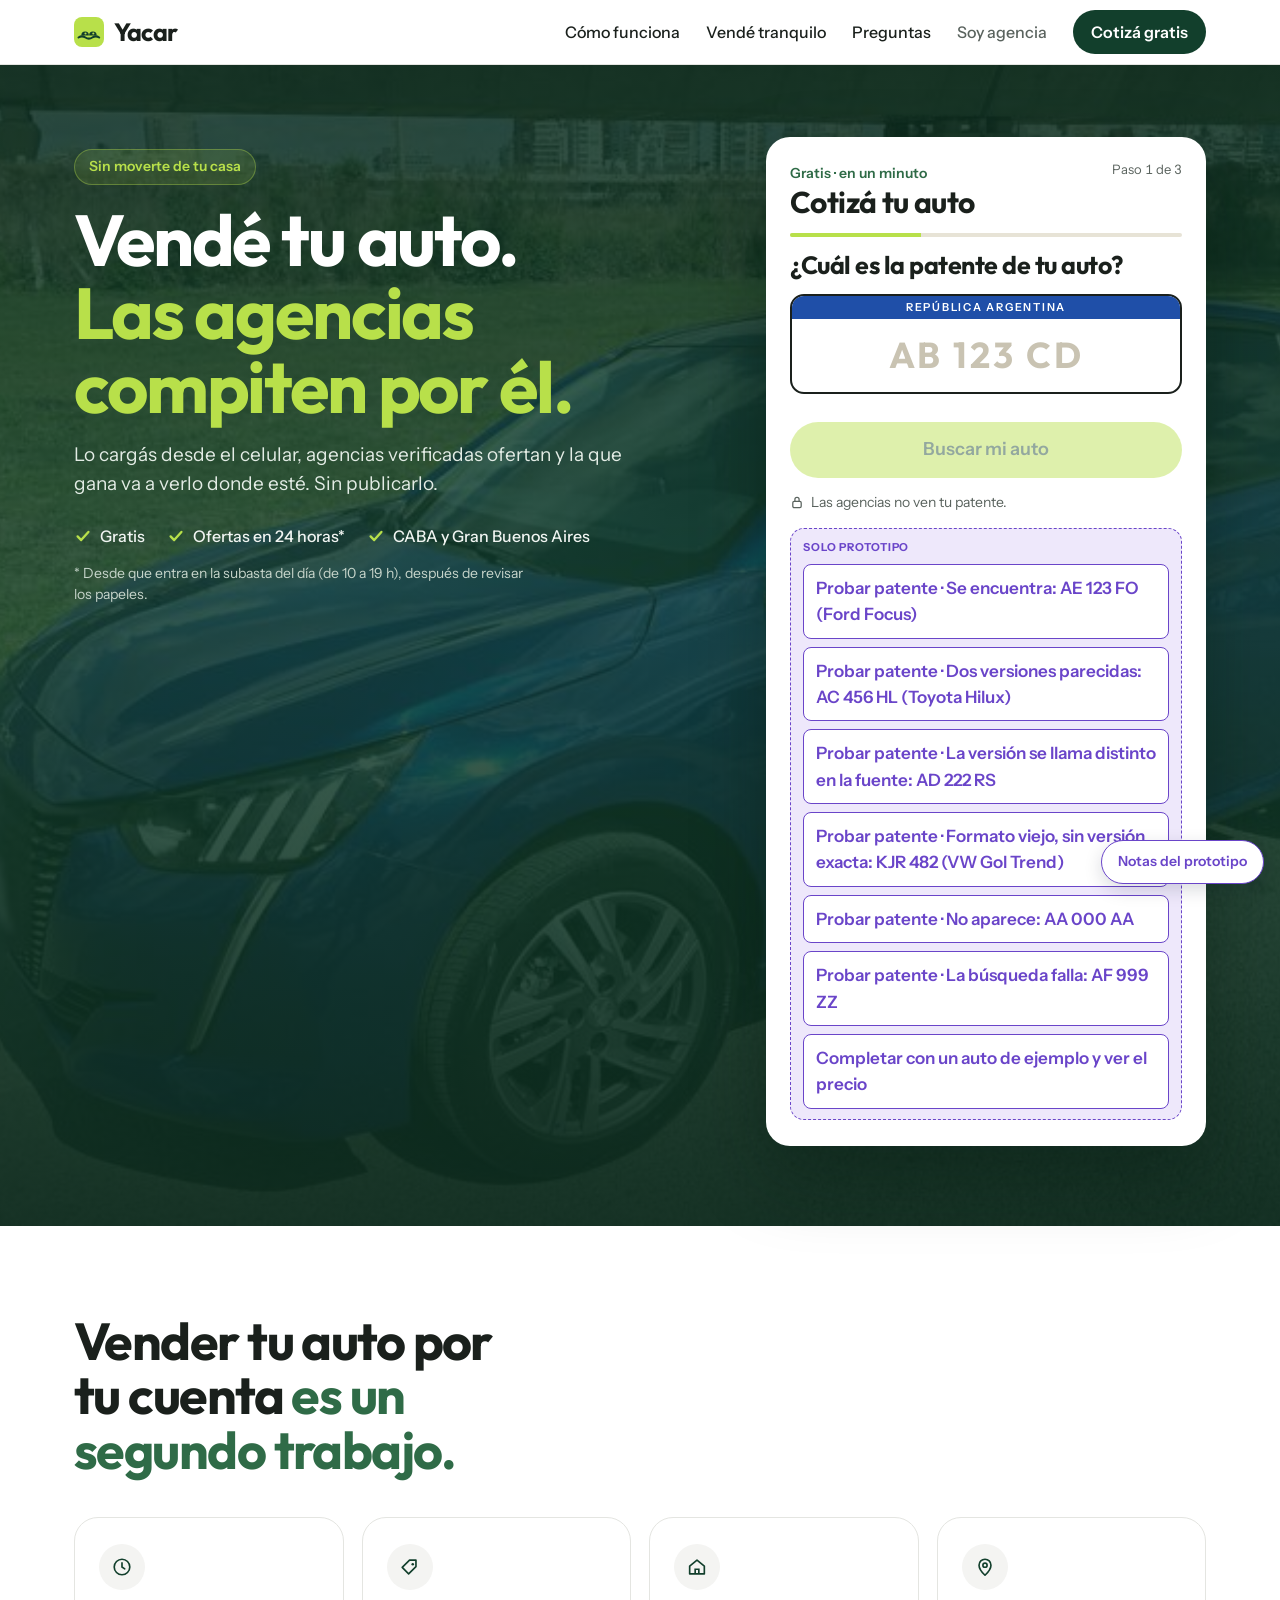
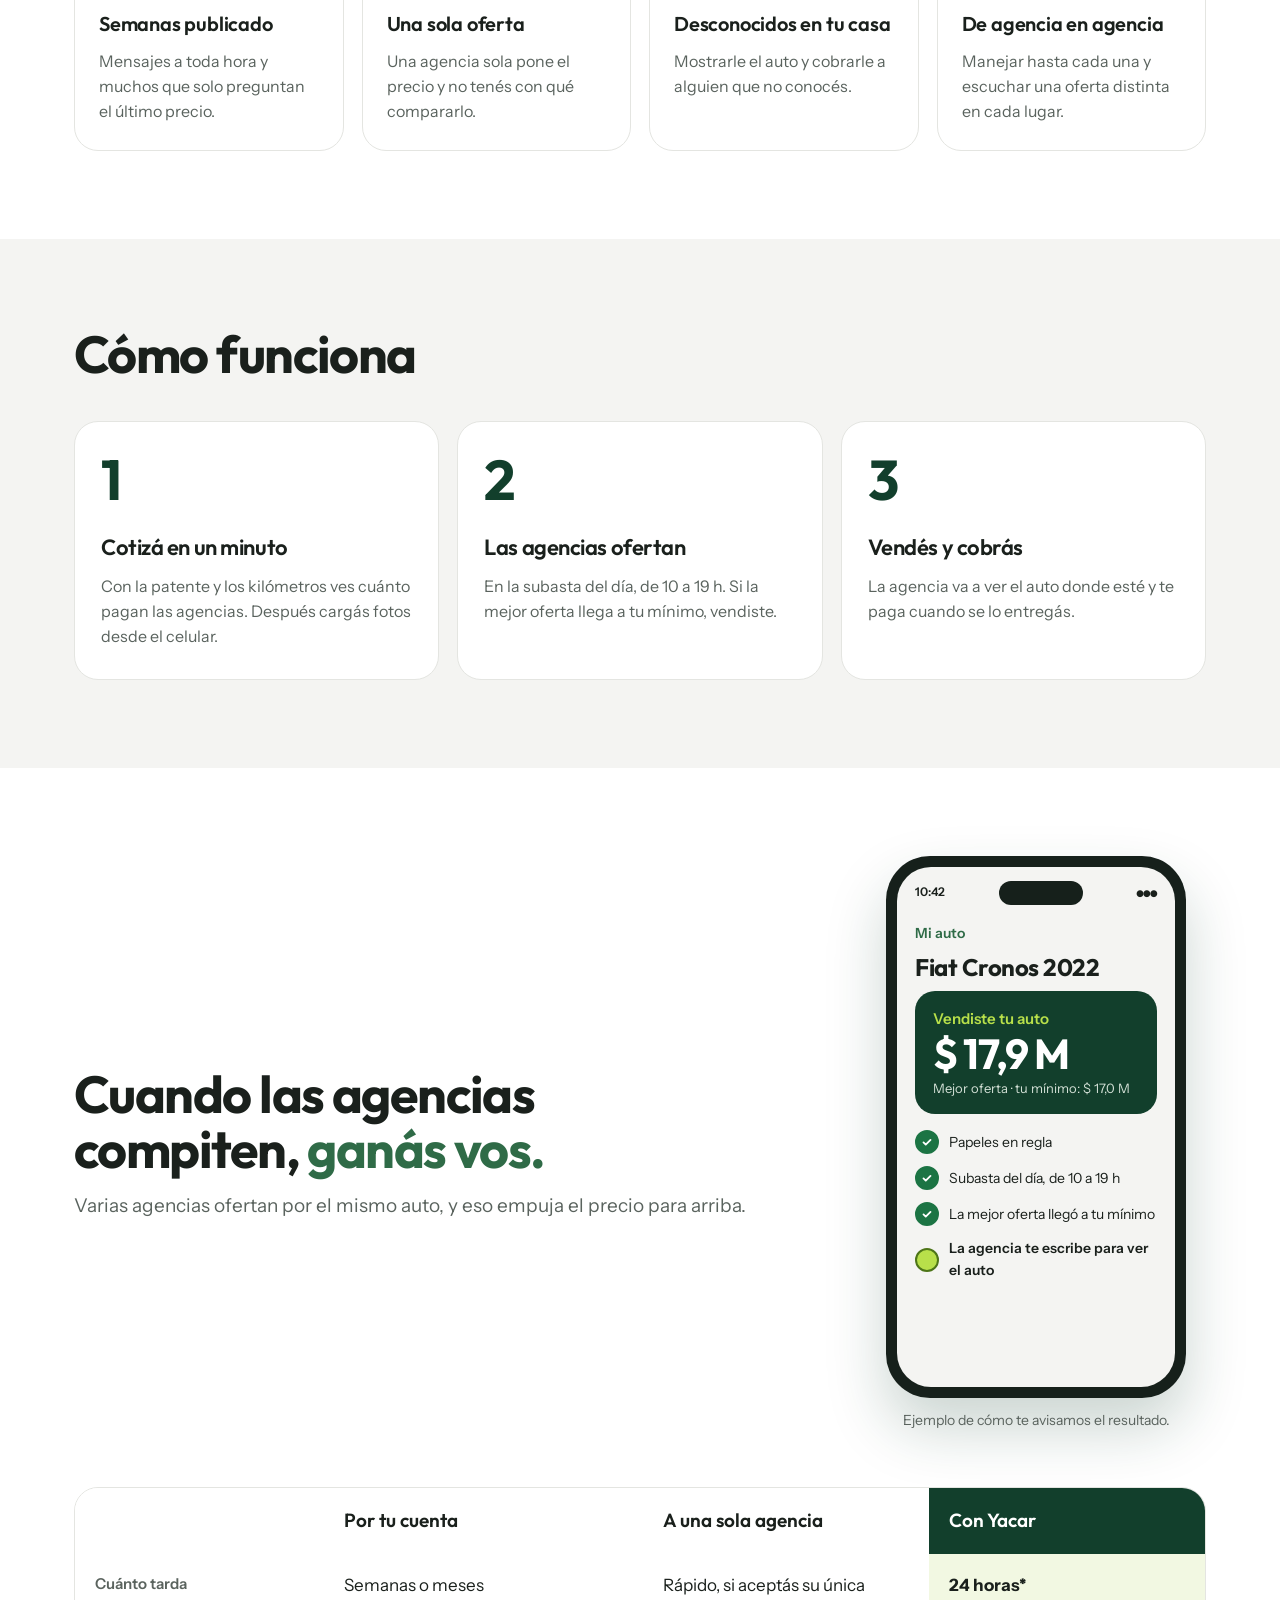
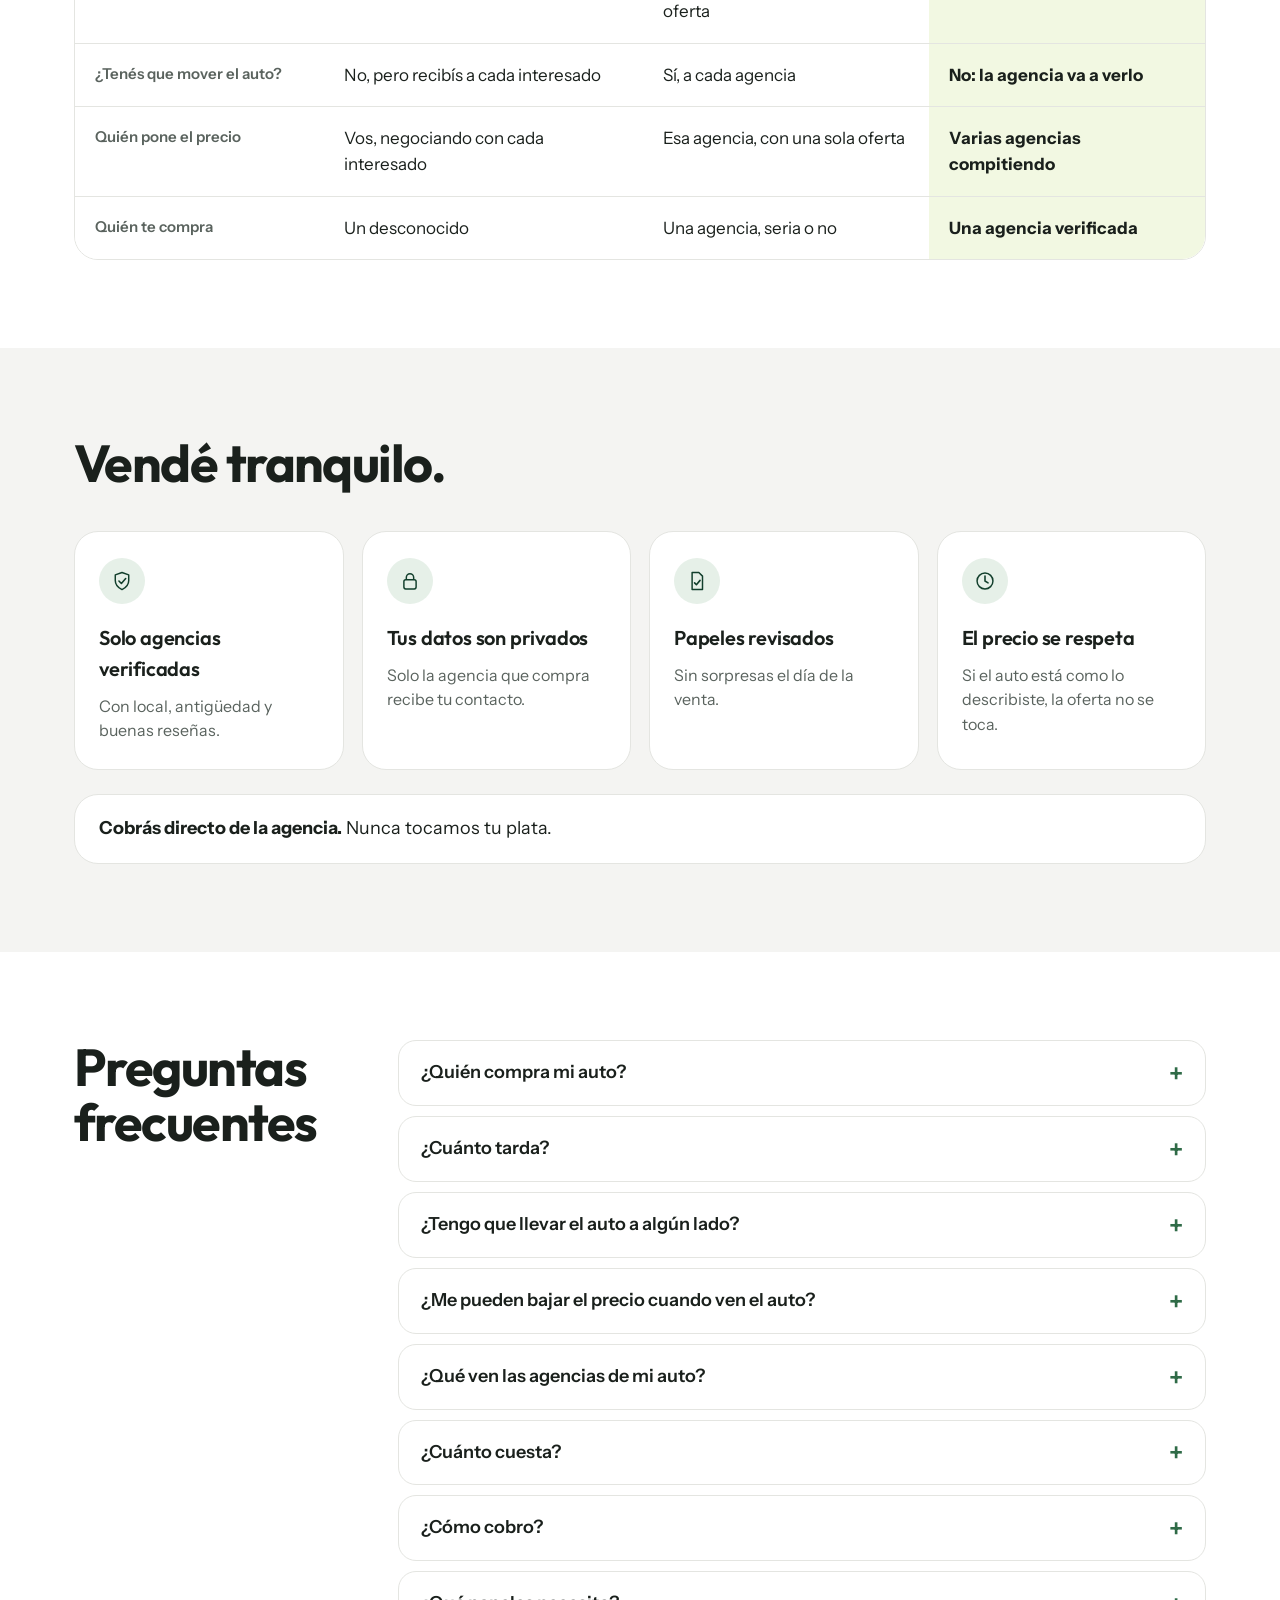
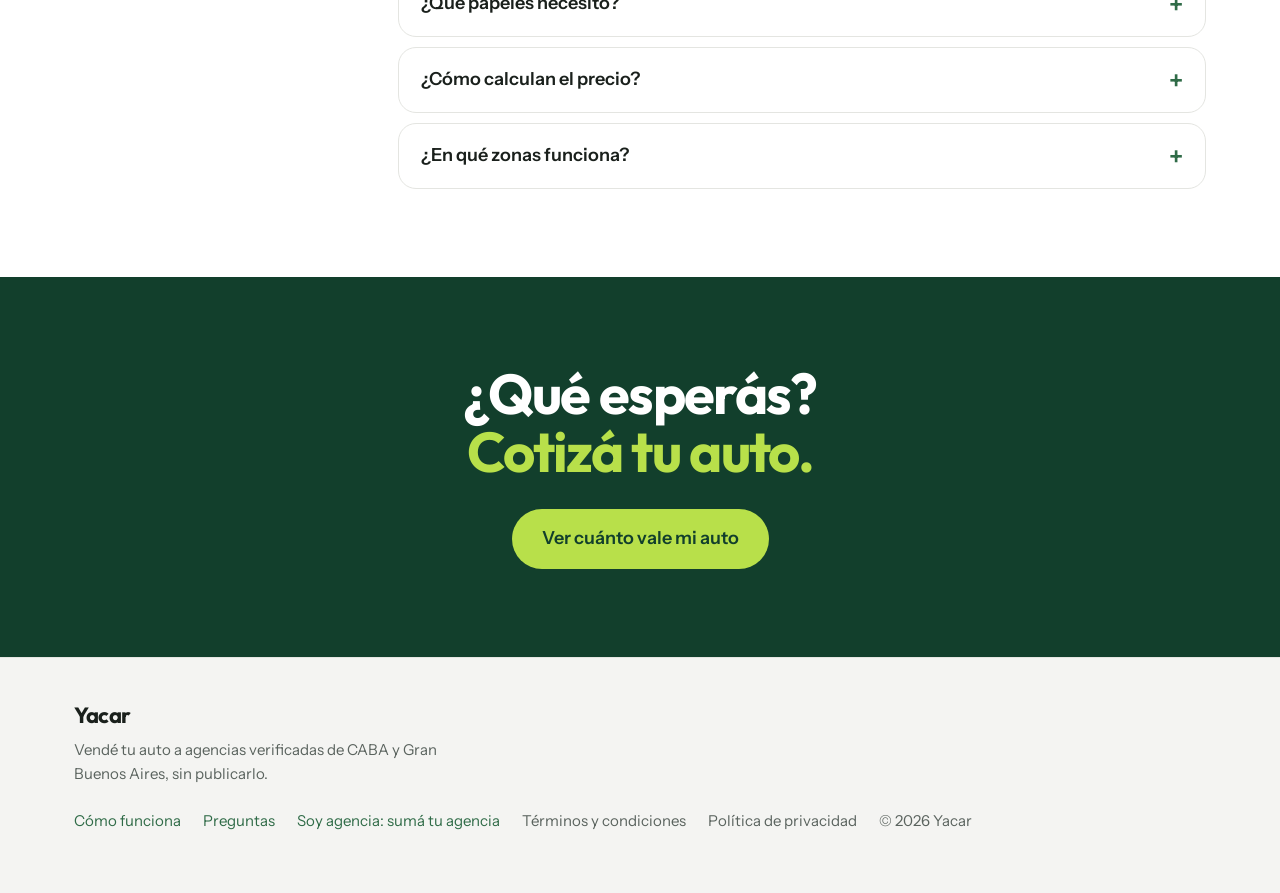
==== public/index.html @ 4a1d4148 "Vendedores: link al mail hasta tener SMTP propio Supabase no deja editar las plantillas sin SMTP pro" ====
<!doctype html>
<html lang="es">
<head>
<meta charset="utf-8">
<meta name="viewport" content="width=device-width,initial-scale=1,viewport-fit=cover">
<title>Yacar · Vendé tu auto</title>
<!-- ARCHIVO ARMADO: lo genera app/build.py juntando app/src/. No editarlo a mano: se pisa en el próximo build. -->
<!-- Web de Yacar (v6, 11/10/2026): vendedor + agencias en un solo archivo. El lado agencias está al final (template tplAg + <yacar-agencias>), se entra con "Soy agencia" (#agencias).
     Web del vendedor (v5, 10/10/2026): una sola página. Inicio = landing (D-28) con el cotizador; "Quiero vender mi auto" sigue con el flujo completo
     (registro, datos, fotos, estado, papeles, revisión, precio, confirmación, Mi auto). Revisión, subasta y ofertas están simuladas.
     Se abre con doble clic. Motor de precios = motor-de-precios/ (Python) y su versión en JavaScript dentro de src/vendedor/vendedor.js. -->
<link rel="preconnect" href="https://fonts.googleapis.com">
<link rel="preconnect" href="https://fonts.gstatic.com" crossorigin>
<link rel="stylesheet" href="https://fonts.googleapis.com/css2?family=Outfit:wght@500;600;700&family=Instrument+Sans:wght@400;500;600&display=swap">
<style>
/* Layout: una sola página. Arriba, banda azul con el titular y la tarjeta del cotizador; debajo, cómo funciona, comparación, seguridad y preguntas.
   Al seguir después del primer precio, la página pasa a modo "carga": encabezado + una tarjeta centrada con la barra de avance.
   Estética: marca Yacar, paleta verde yacaré (11/10/2026): verde oscuro + lima. Desde el 15/10/2026, al estilo de chejefe.com: fondo blanco y gris neutro,
   Outfit para títulos y cifras, Instrument Sans para el texto, botones redondos y tarjetas con esquinas grandes. */
:root{
  color-scheme:light;
  /* 15/10/2026: estética al estilo chejefe.com (pedido de Gonzalo): blanco y gris neutro, Outfit + Instrument Sans, mismos verdes de Yacar */
  --bg:#FFFFFF; --surface:#FFFFFF; --sunk:#F4F4F2; --ink:#1A201C; --muted:#5A635E; --line:#E4E5E1; --field:#CDD0CA;
  --brand:#123F2C; --brand-ink:#F3F5F1; --brand-muted:#C4D3C6; --brand-link:#DCE7DD;
  --accent:#123F2C; --accent-2:#2F6B47; --accent-soft:#E6F0E8;
  --cta:#B8E04A; --cta-ink:#123F2C; --cta-hover:#C9EC66; --mark:#4D7518;
  --ok:#1C7444; --ok-soft:#DDF1E5; --warn:#8A5300; --warn-soft:#FBEBD2; --bad:#A3261B; --bad-soft:#FBE1DE;
  --proto:#6A45C9; --proto-soft:#EEE8FB;
  --f-display:"Outfit","Barlow Semi Condensed",system-ui,sans-serif;
  --f-body:"Instrument Sans",system-ui,"Segoe UI",sans-serif;
  --r:12px; --r-card:24px;
}
*{box-sizing:border-box}
body{margin:0;background:var(--bg);color:var(--ink);font-family:var(--f-body);font-size:17px;line-height:1.55}
h1,h2,h3{font-family:var(--f-display);text-wrap:balance;margin:0;letter-spacing:-.02em}
button,input,select,textarea{font:inherit;color:inherit}
a{color:var(--accent)}a:hover{color:var(--accent-2)}
:focus-visible{outline:3px solid var(--cta);outline-offset:2px}
.wrap{max-width:1180px;margin:0 auto;padding-inline:24px}
@media (max-width:480px){.wrap{padding-inline:16px}}

/* encabezado (15/10): blanco, logo a la izquierda; en el celular, menú */
.site{background:rgba(255,255,255,.96);color:var(--ink);position:sticky;top:0;z-index:40;border-bottom:1px solid var(--line);backdrop-filter:saturate(1.4) blur(8px)}
html{scroll-padding-top:76px}
.site .wrap{min-height:64px;display:flex;align-items:center;justify-content:space-between;gap:12px 28px}
.logo{color:var(--ink);text-decoration:none;display:flex;align-items:center;gap:10px;font-family:var(--f-display);font-weight:700;font-size:25px;letter-spacing:-.02em;min-height:44px}
.logo:hover{color:var(--ink)}
.site nav{display:flex;align-items:center;gap:6px 26px;font-size:16px}
.site nav a{color:var(--ink);text-decoration:none;padding:10px 0;font-weight:500}
.site nav a:hover{color:var(--accent-2)}
.site nav a.soyag{color:var(--muted)}
.site nav a.navcta{background:var(--brand);color:#fff;border-radius:999px;padding:10px 18px;font-weight:600}
.site nav a.navcta:hover{background:var(--accent-2);color:#fff}
.menubtn{display:none;appearance:none;border:1px solid var(--line);background:var(--surface);color:var(--ink);border-radius:999px;width:44px;height:44px;place-items:center;cursor:pointer}
.site .salir{color:var(--ink);font-size:16px;font-weight:500;text-decoration:none;min-height:44px;display:inline-flex;align-items:center;padding:0 16px;border:1px solid var(--line);border-radius:999px}
@media (max-width:860px){
  .menubtn{display:grid}
  body.en-flujo .menubtn{display:none}
  .site nav{position:absolute;left:0;right:0;top:100%;background:var(--surface);border-bottom:1px solid var(--line);box-shadow:0 18px 30px rgba(20,30,25,.08);flex-direction:column;align-items:stretch;gap:0;padding:6px 16px 16px;display:none}
  .site.abierto nav:not([hidden]){display:flex}
  .site nav a{padding:14px 4px;border-bottom:1px solid var(--line);font-size:17px}
  .site nav a.navcta{margin-top:12px;text-align:center;border-bottom:0;padding:14px}
}

/* inicio: foto del auto bajo el verde de Yacar, propuesta de valor arriba y la patente enseguida */
.hero{position:relative;color:#fff;background:linear-gradient(180deg,rgba(13,46,32,.86) 0%,rgba(18,63,44,.80) 45%,rgba(12,42,29,.94) 100%),url("[data-uri]") center 30%/cover no-repeat var(--brand)}
.hero .wrap{display:grid;grid-template-columns:minmax(0,1.1fr) minmax(0,440px);grid-template-rows:auto 1fr;grid-template-areas:"copy card" "bajo card";column-gap:56px;align-items:start;padding-block:72px 80px}
.herocopy{grid-area:copy;display:flex;flex-direction:column;gap:18px;padding-top:12px}
#slotHero{grid-area:card;min-width:0}
.herobajo{grid-area:bajo;align-self:start;display:flex;flex-direction:column;gap:14px;margin-top:26px}
.hero-pill{margin:0;align-self:flex-start;font-size:14px;font-weight:600;color:var(--cta);background:rgba(184,224,74,.12);border:1px solid rgba(184,224,74,.35);border-radius:999px;padding:6px 14px}
.hero h1{font-size:clamp(40px,6vw,72px);line-height:1.02;font-weight:700;letter-spacing:-.03em;color:#fff;max-width:13ch}
.hero h1 span{display:block;color:var(--cta)}
.hero-sub{margin:0;font-size:19px;line-height:1.5;color:#E3ECE5;max-width:44ch}
.ticks{list-style:none;margin:0;padding:0;display:flex;flex-wrap:wrap;gap:8px 22px;font-size:16px;font-weight:500;color:#F1F5F2}
.ticks li{display:flex;align-items:center;gap:8px}
.nota24{font-size:14px;color:#C6D4CA;margin:0;max-width:52ch}
@media (max-width:860px){
  .hero{background-position:center top}
  .hero .wrap{grid-template-columns:minmax(0,1fr);grid-template-areas:"copy" "card" "bajo";padding-block:22px 36px;row-gap:18px}
  .herocopy{gap:10px;padding-top:0;text-align:left}
  .hero-pill{font-size:13px;padding:4px 12px}
  .hero h1{font-size:38px;max-width:none}
  .hero-sub{font-size:16px}
  .herobajo{margin-top:6px}
  .cotizador .cot-top h2{display:none}
  .cotizador .cot-top{align-items:center}
}

/* tarjeta de la app (la misma en el inicio y en la carga) */
.card{background:var(--surface);color:var(--ink);border-radius:16px;overflow:hidden;min-width:0;box-shadow:0 24px 60px rgba(4,12,28,.30)}
.flujo .card{box-shadow:0 12px 36px rgba(8,18,40,.10);border:1px solid var(--line)}
.cardtop{display:flex;justify-content:space-between;align-items:center;gap:12px;padding:16px 24px 0;font-size:14px;color:var(--muted);font-variant-numeric:tabular-nums}
.cardtop b{color:var(--ink);font-weight:600}
.prog{height:4px;background:#E7E3D6;margin:12px 24px 0;border-radius:2px;overflow:hidden}
.prog i{display:block;height:100%;background:var(--cta);transition:width .3s}
.flujo{padding-block:32px 64px}
.flujo .wrap{max-width:640px}
.screen{padding:22px 24px 26px;display:flex;flex-direction:column;gap:16px}
.flujo .screen{min-height:460px}
.screen h2{font-size:30px;line-height:1.05;font-weight:700}
.lead{color:var(--muted);margin:0}
.kicker{font-size:12px;letter-spacing:.08em;text-transform:uppercase;color:var(--muted);font-weight:600}

/* botones y campos */
.btn,.cta{appearance:none;border:0;border-radius:var(--r);padding:14px 18px;min-height:48px;font-weight:600;font-size:18px;cursor:pointer;background:var(--cta);color:var(--cta-ink);text-decoration:none;display:inline-flex;align-items:center;justify-content:center;gap:8px}
.btn{width:100%}
.btn:hover,.cta:hover{background:var(--cta-hover);color:var(--cta-ink)}
.btn[disabled]{opacity:.45;cursor:not-allowed}
.btn.sec{background:transparent;color:var(--ink);border:1px solid var(--line);font-size:16px}
.btn.sec:hover{border-color:var(--accent);background:var(--sunk)}
.btn.link{background:none;color:var(--accent-2);padding:6px 0;width:auto;min-height:0;font-size:15px}
.actions{margin-top:auto;display:flex;flex-direction:column;gap:10px}
label.f{display:flex;flex-direction:column;gap:6px;font-weight:500;font-size:15px}
input[type=text],input[type=email],input[type=tel],input[type=number],select{width:100%;padding:12px 14px;border:1px solid var(--field);border-radius:8px;background:var(--surface);font-size:17px;min-height:48px}
input:focus,select:focus,textarea:focus{border-color:var(--accent)}
select:disabled{background:var(--sunk);color:var(--muted)}
.hint{font-size:13px;color:var(--muted);font-weight:400}
.err{font-size:13px;color:var(--bad)}

.cotizador{gap:14px}
.cot-top{display:flex;justify-content:space-between;align-items:flex-start;gap:12px}
.cot-top h2{margin-top:2px}
.miniprog{height:4px;background:#E7E3D6;border-radius:2px;overflow:hidden}
.miniprog i{display:block;height:100%;background:var(--cta);transition:width .3s}
.elegido{display:flex;justify-content:space-between;align-items:center;gap:10px;background:var(--bg);border-radius:8px;padding:6px 12px;font-size:15px}
.elegido span{min-width:0;font-weight:500}
.cotizador h3{font-size:21px;font-weight:600}
/* patente primero (12/10): el campo es una patente Mercosur y el auto encontrado va en una tarjeta */
.placa{display:block;border:2.5px solid var(--ink);border-radius:10px;overflow:hidden;background:var(--surface);cursor:text}
.placa:focus-within{border-color:var(--accent-2);box-shadow:0 0 0 3px var(--accent-soft)}
.placa .banda{display:block;background:#1F4FA8;color:#fff;font-size:11px;letter-spacing:.16em;text-align:center;padding:3px 0;font-weight:600}
.placa input[type=text]{border:0;border-radius:0;outline:0;min-height:0;padding:8px 10px 10px;text-align:center;font-family:var(--f-display);font-weight:700;font-size:40px;letter-spacing:.12em;text-transform:uppercase;color:var(--ink);background:transparent}
.placa input::placeholder{color:#C9C3B2}
.placa input[readonly]{color:var(--muted)}
.privacidad{display:flex;gap:7px;align-items:flex-start;margin:0;font-size:14px}
.privacidad svg{flex:none;margin-top:3px}
.pat-auto{display:flex;gap:12px;align-items:center;background:var(--bg);border-radius:12px;padding:12px 14px}
.pat-auto .ic{width:46px;height:46px;border-radius:50%;background:var(--brand);display:grid;place-items:center;flex:none}
.pat-auto b{display:block;font-family:var(--f-display);font-size:22px;font-weight:700;line-height:1.1}
.pat-auto small{display:block;color:var(--muted);font-size:15px;margin-top:2px}
.qcard .btn.sec{padding-block:12px}   /* la clase .sec de las secciones del inicio le agrega 48px arriba y abajo */
.opciones{display:grid;grid-template-columns:repeat(2,minmax(0,1fr));gap:8px}
.opciones .chip{width:100%;text-align:left;align-self:stretch;font-size:16px}
.opciones.largas{max-height:340px;overflow-y:auto;padding-right:4px}
.opciones.anios{grid-template-columns:repeat(4,minmax(0,1fr))}
.opciones.anios .chip{text-align:center;font-variant-numeric:tabular-nums;padding-inline:4px}
.opciones.lista{grid-template-columns:minmax(0,1fr);max-height:340px;overflow-y:auto;padding-right:4px}
.opciones.lista .chip{font-size:15px}
/* tarjetas de preguntas (v5.2) */
.qscreen{gap:14px}
.qhead{display:flex;justify-content:space-between;align-items:center;gap:12px}
.qdots{display:flex;gap:6px}
.qdots i{flex:1;height:5px;border-radius:3px;background:var(--line);transition:background .3s}
.qdots i.on{background:var(--cta)}
.qdots i.now{background:var(--brand)}
.qcard{display:flex;flex-direction:column;gap:14px}
.qcard h3{font-size:25px;font-weight:700;line-height:1.15}
.qops{display:flex;flex-direction:column;gap:10px}
.qopt{appearance:none;text-align:left;border:1.5px solid var(--line);background:var(--surface);border-radius:12px;padding:14px 16px;min-height:54px;font-size:17px;font-weight:500;cursor:pointer;display:flex;align-items:center;justify-content:space-between;gap:12px;transition:border-color .15s,background .15s,transform .1s}
@media (hover:hover){body:not(.quieto) .qopt:hover{border-color:var(--accent)}}
.qopt:active{transform:scale(.99)}
.qopt.sel{border-color:var(--accent);background:var(--accent-soft)}
.qopt.sel::after{content:"";flex:none;width:22px;height:22px;border-radius:50%;background:var(--cta) url("data:image/svg+xml,%3Csvg xmlns='http://www.w3.org/2000/svg' viewBox='0 0 20 20'%3E%3Cpath d='M5 10.5l3.2 3.2L15 7' stroke='%23123F2C' stroke-width='2.4' fill='none' stroke-linecap='round' stroke-linejoin='round'/%3E%3C/svg%3E") center/16px no-repeat}
.qops.largas{display:grid;grid-template-columns:repeat(2,minmax(0,1fr));max-height:360px;overflow-y:auto;padding-right:4px}
.qops.largas .qopt{font-size:15px;min-height:48px;padding:10px 12px}
.qextra{display:flex;flex-direction:column;gap:10px;border-top:1px solid var(--line);padding-top:14px}
.entra-fwd{animation:entraFwd .38s cubic-bezier(.2,.7,.2,1) both}
.entra-back{animation:entraBack .38s cubic-bezier(.2,.7,.2,1) both}
.sale-fwd{animation:saleFwd .2s ease-in forwards}
.sale-back{animation:saleBack .2s ease-in forwards}
@keyframes saleFwd{to{opacity:0;transform:translateX(-36px)}}
@keyframes saleBack{to{opacity:0;transform:translateX(36px)}}
.entra-fade{animation:entraFade .35s ease both}
@keyframes entraFwd{from{opacity:0;transform:translateX(40px)}to{opacity:1;transform:none}}
@keyframes entraBack{from{opacity:0;transform:translateX(-40px)}to{opacity:1;transform:none}}
@keyframes entraFade{from{opacity:0;transform:translateY(8px)}to{opacity:1;transform:none}}
/* carga del precio (v5.2) */
.cargando{min-height:380px;justify-content:center;align-items:center;text-align:center;gap:18px}
.cargando h2{font-size:28px}
.ruta{width:min(240px,80%);height:40px;position:relative;border-bottom:3px dashed var(--field)}
.autito{position:absolute;bottom:-3px;left:0;animation:manejar 1.3s ease-in-out infinite alternate}
@keyframes manejar{from{left:0}to{left:calc(100% - 46px)}}
.pasoscarga{list-style:none;margin:0;padding:0;display:flex;flex-direction:column;gap:10px;text-align:left}
.pasoscarga li{display:flex;align-items:center;gap:10px;font-size:16px;opacity:0;animation:aparece .45s ease forwards}
.pasoscarga li::before{content:"";flex:none;width:20px;height:20px;border-radius:50%;background:var(--cta) url("data:image/svg+xml,%3Csvg xmlns='http://www.w3.org/2000/svg' viewBox='0 0 20 20'%3E%3Cpath d='M5 10.5l3.2 3.2L15 7' stroke='%23123F2C' stroke-width='2.4' fill='none' stroke-linecap='round' stroke-linejoin='round'/%3E%3C/svg%3E") center/14px no-repeat}
@keyframes aparece{from{opacity:0;transform:translateY(6px)}to{opacity:1;transform:none}}
.barracarga{width:min(260px,85%);height:6px;border-radius:3px;background:#E7E3D6;overflow:hidden}
.barracarga i{display:block;height:100%;width:0;background:var(--cta);animation:llenar 4.2s ease-out forwards}
@keyframes llenar{to{width:100%}}
@media (prefers-reduced-motion:reduce){.sale-fwd,.sale-back,.entra-fwd,.entra-back,.entra-fade,.autito{animation:none}.pasoscarga li{opacity:1;animation:none}.barracarga i{animation:none;width:100%}}
/* precio */
.range{background:var(--sunk);border:1px solid var(--line);border-radius:12px;padding:16px;display:flex;flex-direction:column;gap:12px}
.range .nums{display:flex;justify-content:space-between;align-items:baseline;gap:8px;font-family:var(--f-display);font-weight:700;font-size:26px;font-variant-numeric:tabular-nums}
.range .nums small{font-family:var(--f-body);font-size:12px;color:var(--muted);font-weight:500;display:block}
.track{position:relative;height:12px;border-radius:6px;background:var(--line)}
.track .ghost{position:absolute;top:0;bottom:0;border-radius:6px;background:var(--accent-soft)}
.track .band{position:absolute;top:0;bottom:0;border-radius:6px;background:var(--cta);transition:left .5s,width .5s}
.track .pin{position:absolute;top:-5px;width:3px;height:22px;background:var(--ink);border-radius:2px}
.phrase{font-size:17px;margin:0}
.fine{font-size:13px;color:var(--muted);margin:0}
.meter{display:flex;gap:4px}
.meter i{flex:1;height:6px;border-radius:3px;background:var(--line)}
.meter i.on{background:var(--cta)}
.sug{font-family:var(--f-display);font-weight:700;font-size:52px;line-height:1;font-variant-numeric:tabular-nums;color:var(--accent)}
details.why{border-top:1px solid var(--line);padding-top:10px}
details.why summary{cursor:pointer;color:var(--accent-2);font-weight:600;font-size:15px}
details.why p{font-size:14px;color:var(--muted);margin:.5em 0 0}

/* fotos */
.grid2{display:grid;grid-template-columns:repeat(2,minmax(0,1fr));gap:10px}
@media (min-width:560px){.flujo .grid2{grid-template-columns:repeat(3,minmax(0,1fr))}}
.shot{position:relative;border:1.5px dashed var(--field);border-radius:10px;aspect-ratio:4/3;max-width:100%;display:flex;flex-direction:column;justify-content:flex-end;padding:8px;overflow:hidden;background:var(--sunk);cursor:pointer}
.shot:hover{border-color:var(--accent)}
.shot.done{border-style:solid;border-color:var(--ok)}
.shot img,.shot svg.ph{position:absolute;inset:0;width:100%;height:100%;object-fit:cover}
.shot b{position:relative;font-size:13px;background:var(--surface);padding:2px 6px;border-radius:5px;align-self:flex-start}
.shot em{position:relative;font-style:normal;font-size:11px;color:var(--muted);background:var(--surface);padding:0 6px;border-radius:5px;align-self:flex-start;margin-top:3px}
.shot input{position:absolute;inset:0;opacity:0;cursor:pointer}
.ok-tag{position:absolute;top:6px;right:6px;background:var(--ok);color:var(--surface);border-radius:50%;width:22px;height:22px;display:grid;place-items:center;font-size:13px;font-weight:700}

/* preguntas */
.q{border:1px solid var(--line);border-radius:12px;padding:14px;display:flex;flex-direction:column;gap:10px}
.q.ans{border-color:var(--accent)}
.q h3{font-size:20px;font-weight:600}
.opt{display:flex;gap:10px;align-items:flex-start;padding:11px 12px;border:1px solid var(--line);border-radius:8px;cursor:pointer}
@media (hover:hover){body:not(.quieto) .opt:hover{border-color:var(--accent)}}
.opt input{margin-top:4px;accent-color:var(--accent)}
.opt:has(input:checked){border-color:var(--accent);background:var(--accent-soft)}
.cnt{display:flex;align-items:center;justify-content:space-between;gap:10px;padding:6px 0}
.cnt span{min-width:0}
.stepper{display:flex;align-items:center;gap:6px;flex:none}
.stepper button{width:40px;height:40px;border-radius:8px;border:1px solid var(--line);background:var(--surface);cursor:pointer;font-weight:700}
.stepper output{width:22px;text-align:center;font-variant-numeric:tabular-nums;font-weight:600}
.chip{align-self:flex-start;border:1px solid var(--line);background:var(--surface);border-radius:8px;padding:9px 14px;min-height:44px;font-size:15px;font-weight:500;cursor:pointer}
@media (hover:hover){body:not(.quieto) .chip:hover{border-color:var(--accent);background:var(--sunk)}}
.chip[aria-pressed="true"]{background:var(--accent-soft);border-color:var(--accent);color:var(--ink)}
.count{font-size:13px;color:var(--muted);font-variant-numeric:tabular-nums}
.sub{border-left:3px solid var(--accent-soft);padding-left:12px;display:flex;flex-direction:column;gap:8px}
.sub-t{margin:0;font-size:14px;font-weight:600}
textarea{width:100%;padding:12px;border:1px solid var(--field);border-radius:8px;background:var(--surface);font-size:16px;min-height:72px;resize:vertical}
.dmg{border-top:1px solid var(--line);padding-top:10px;display:flex;flex-direction:column;gap:8px}
.dmg .top{display:flex;justify-content:space-between;gap:10px;align-items:center}
.row2{display:grid;grid-template-columns:repeat(2,minmax(0,1fr));gap:8px}
.chips{display:flex;flex-wrap:wrap;gap:8px}
.check{display:flex;gap:10px;align-items:flex-start;font-size:15px}
.check input{margin-top:4px;width:18px;height:18px;accent-color:var(--accent);flex:none}
.money{display:flex;align-items:center;border:1px solid var(--field);border-radius:8px;overflow:hidden;background:var(--surface)}
.money span{padding:0 12px;color:var(--muted)}
.money input{border:0;border-radius:0}

/* avisos */
.note{border-radius:10px;padding:12px 14px;font-size:15px;margin:0}
.note.ok{background:var(--ok-soft)}
.note.warn{background:var(--warn-soft)}
.note.bad{background:var(--bad-soft)}
.note.info{background:var(--accent-soft)}

/* ficha y pasos */
.ficha{border:1px solid var(--line);border-radius:12px;overflow:hidden}
.ficha header{background:var(--sunk);padding:10px 14px;display:flex;justify-content:space-between;gap:8px;font-size:13px;color:var(--muted)}
.ficha dl{margin:0;padding:10px 14px;display:grid;grid-template-columns:auto 1fr;gap:6px 14px;font-size:15px}
.ficha dt{color:var(--muted)}
.ficha dd{margin:0;min-width:0}
.odo{display:inline-flex;gap:2px;font-family:var(--f-display);font-weight:600;font-variant-numeric:tabular-nums}
.odo b{background:var(--ink);color:var(--surface);border-radius:3px;padding:0 4px;font-weight:600}
.steps3{display:grid;gap:12px;margin:0;padding:0;list-style:none;counter-reset:s}
.steps3 li{display:grid;grid-template-columns:32px 1fr;gap:12px;align-items:start}
.steps3 li::before{counter-increment:s;content:counter(s);width:32px;height:32px;border-radius:50%;background:var(--brand);color:var(--cta);display:grid;place-items:center;font-weight:700;font-family:var(--f-display);font-size:16px}
.tl{list-style:none;margin:0;padding:0;display:flex;flex-direction:column}
.tl li{display:grid;grid-template-columns:22px 1fr;gap:12px;padding-bottom:16px;position:relative}
.tl li::before{content:"";width:14px;height:14px;border-radius:50%;border:2px solid var(--line);background:var(--surface);margin-top:5px;z-index:1}
.tl li::after{content:"";position:absolute;left:8px;top:21px;bottom:0;width:2px;background:var(--line)}
.tl li:last-child::after{display:none}
.tl li.done::before{background:var(--ok);border-color:var(--ok)}
.tl li.now::before{border-color:var(--mark);background:var(--cta)}
.tl b{display:block}
.tl small{color:var(--muted)}

/* simulaciones del prototipo */
.proto{border:1.5px dashed var(--proto);background:var(--proto-soft);border-radius:10px;padding:10px 12px;display:flex;flex-direction:column;gap:8px}
.proto .tag{font-size:11px;letter-spacing:.08em;text-transform:uppercase;color:var(--proto);font-weight:700}
.proto button{appearance:none;border:1px solid var(--proto);background:var(--surface);color:var(--proto);border-radius:8px;padding:10px 12px;font-weight:600;cursor:pointer;text-align:left}

/* secciones del inicio (15/10): títulos grandes, tarjetas blancas con borde fino y esquinas redondeadas */
.sec{padding-block:88px}
.sec.gris{background:var(--sunk)}
.sec h2.big{font-size:clamp(32px,4.4vw,52px);font-weight:700;line-height:1.05;letter-spacing:-.03em;max-width:20ch}
.sec h2.big span{color:var(--accent-2)}
.sec .intro{display:flex;flex-direction:column;gap:14px;max-width:720px;margin-bottom:40px}
.sec .intro p{margin:0;color:var(--muted);font-size:19px}
.problema h2.big{margin-bottom:40px;max-width:16ch}
.tarjetas{display:grid;grid-template-columns:repeat(3,minmax(0,1fr));gap:18px}
.tarjetas.cuatro{grid-template-columns:repeat(4,minmax(0,1fr))}
.tarj{background:var(--surface);border:1px solid var(--line);border-radius:var(--r-card);padding:26px 24px;display:flex;flex-direction:column;gap:10px}
.tarj .ico{width:46px;height:46px;border-radius:50%;background:var(--sunk);color:var(--brand);display:grid;place-items:center;margin-bottom:8px}
.gris .tarj .ico{background:var(--accent-soft)}
.tarj h3{font-size:20px;font-weight:600;letter-spacing:-.01em}
.tarj p{margin:0;color:var(--muted);font-size:16px}
.pasos{list-style:none;margin:0;padding:0;display:grid;grid-template-columns:repeat(3,minmax(0,1fr));gap:18px}
.pasos li{background:var(--surface);border:1px solid var(--line);border-radius:var(--r-card);padding:30px 26px;display:flex;flex-direction:column;gap:10px}
.pasos .n{font-family:var(--f-display);font-weight:700;font-size:56px;line-height:1;letter-spacing:-.04em;color:var(--brand);margin-bottom:12px}
.pasos h3{font-size:22px;font-weight:600}
.pasos p{margin:0;color:var(--muted);font-size:16px}
/* la subasta: texto + celular de ejemplo */
.subasta{display:grid;grid-template-columns:minmax(0,1fr) 340px;gap:24px 64px;align-items:center;margin-bottom:56px}
.subasta .intro{margin-bottom:0}
.celu{margin:0;display:flex;flex-direction:column;align-items:center;gap:12px}
.celu figcaption{font-size:14px;color:var(--muted)}
.celu-marco{width:300px;border-radius:44px;background:#16201B;padding:11px;box-shadow:0 30px 60px rgba(18,63,44,.22)}
.celu-pant{background:var(--sunk);border-radius:34px;padding:14px 18px 22px;display:flex;flex-direction:column;gap:10px;min-height:520px}
.celu-top{display:flex;justify-content:space-between;align-items:center;font-size:12px;font-weight:600;color:var(--ink)}
.celu-isla{width:84px;height:24px;border-radius:999px;background:#16201B}
.celu-top span:last-child{letter-spacing:-.1em;font-size:9px}
.celu-k{margin:8px 0 0;font-size:14px;font-weight:600;color:var(--accent-2)}
.celu-auto{margin:0;font-family:var(--f-display);font-size:24px;font-weight:700;letter-spacing:-.02em;line-height:1.1}
.celu-ok{background:var(--brand);color:#fff;border-radius:20px;padding:16px 18px;display:flex;flex-direction:column;gap:2px}
.celu-ok b{font-size:15px;font-weight:600;color:var(--cta)}
.celu-num{font-family:var(--f-display);font-size:42px;font-weight:700;letter-spacing:-.03em;line-height:1.05}
.celu-ok small{font-size:13px;color:#D3E0D6}
.celu-tl{list-style:none;margin:6px 0 0;padding:0;display:flex;flex-direction:column;gap:12px;font-size:14px}
.celu-tl li{display:flex;align-items:center;gap:10px}
.celu-tl li::before{content:"";flex:none;width:20px;height:20px;border-radius:50%;border:2px solid var(--line);background:var(--surface)}
.celu-tl li.hecho::before{background:var(--ok) url("data:image/svg+xml,%3Csvg xmlns='http://www.w3.org/2000/svg' viewBox='0 0 20 20'%3E%3Cpath d='M5 10.5l3.2 3.2L15 7' stroke='white' stroke-width='2.6' fill='none' stroke-linecap='round' stroke-linejoin='round'/%3E%3C/svg%3E") center/14px no-repeat;border-color:var(--ok)}
.celu-tl li.ahora{font-weight:600}
.celu-tl li.ahora::before{background:var(--cta);border-color:var(--mark)}
/* comparación */
.tablabox{overflow-x:auto;border:1px solid var(--line);border-radius:var(--r-card)}
table.cmp{border-collapse:collapse;width:100%;min-width:720px;background:var(--surface)}
table.cmp th,table.cmp td{text-align:left;padding:18px 20px;border-bottom:1px solid var(--line);vertical-align:top}
table.cmp tr:last-child th,table.cmp tr:last-child td{border-bottom:0}
table.cmp thead th{font-family:var(--f-display);font-size:19px;font-weight:600}
table.cmp tbody th{font-weight:600;color:var(--muted);font-size:15px;width:22%}
table.cmp .us{background:#F2F8E2}
table.cmp thead th.us{background:var(--brand);color:#fff}
@media (max-width:720px){
  .tablabox{overflow:visible;border:0;border-radius:0}
  table.cmp,table.cmp tbody,table.cmp tr,table.cmp th,table.cmp td{display:block;width:auto;min-width:0}
  table.cmp{background:transparent}
  table.cmp thead{display:none}
  table.cmp tr{background:var(--surface);border:1px solid var(--line);border-radius:20px;overflow:hidden;margin-bottom:14px}
  table.cmp tbody th{width:auto;font-family:var(--f-display);font-size:20px;font-weight:600;color:var(--ink);padding:16px 18px 8px;border:0}
  table.cmp td{display:grid;grid-template-columns:minmax(0,6.5em) minmax(0,1fr);gap:14px;padding:12px 18px;border:0;border-top:1px solid var(--line)}
  table.cmp td::before{content:attr(data-label);color:var(--muted);font-size:14px;font-weight:600}
  table.cmp td.us::before{color:var(--ink)}
  table.cmp tr:last-child th,table.cmp tr:last-child td{border-bottom:0}
}
table.cmp .matiz{display:block;font-size:14px;font-weight:400;color:var(--muted);margin-top:4px}
.notatabla{margin:14px 0 0;font-size:14px;color:var(--muted);max-width:70ch}
.plata{margin:24px 0 0;background:var(--surface);border:1px solid var(--line);border-radius:var(--r-card);padding:20px 24px;font-size:18px}
/* preguntas frecuentes */
.faqs{display:flex;flex-wrap:wrap;gap:32px 64px}
.faqs h2{flex:1 1 260px}
.faqs .lista{flex:999 1 560px;min-width:0;display:flex;flex-direction:column;gap:10px}
details.faq{border:1px solid var(--line);border-radius:18px;padding:18px 22px;background:var(--surface)}
details.faq summary{cursor:pointer;font-weight:600;font-size:18px;list-style:none;display:flex;justify-content:space-between;align-items:center;gap:16px;min-height:28px}
details.faq summary::-webkit-details-marker{display:none}
details.faq summary::after{content:"+";font-family:var(--f-display);font-size:26px;font-weight:500;line-height:1;color:var(--accent-2);transition:transform .3s ease;flex:none}
details.faq[open] summary::after{transform:rotate(45deg)}
details.faq summary:hover{color:var(--accent-2)}
details.faq p{overflow:hidden}
details.faq p{margin:10px 0 0;color:var(--muted);max-width:68ch}
/* cierre en verde */
.cierre{background:var(--brand);color:var(--brand-ink)}
.cierre .wrap{padding-block:88px;display:flex;flex-direction:column;align-items:center;text-align:center;gap:28px}
.cierre h2{font-size:clamp(34px,5vw,56px);font-weight:700;line-height:1.04;letter-spacing:-.03em;color:#FFFFFF}
.cierre h2 span{color:var(--cta);display:block}
.cierre .cta{border-radius:999px;padding:16px 30px;font-size:18px}
.cierre .lema{margin:-12px 0 0;font-size:18px;color:#FFFFFF;opacity:.85}
/* pie */
.pie{background:var(--sunk);border-top:1px solid var(--line)}
.pie .wrap{padding-block:40px 56px;display:flex;flex-wrap:wrap;justify-content:space-between;gap:20px 40px;font-size:15px;color:var(--muted)}
.pie p{margin:0}
.pie-marca{display:flex;flex-direction:column;gap:6px;max-width:40ch}
.logo-pie{font-family:var(--f-display);font-weight:700;font-size:22px;color:var(--ink);letter-spacing:-.02em}
.pie-links{display:flex;flex-wrap:wrap;gap:6px 22px;align-items:center}
.pie-links a{color:var(--ink);text-decoration:none;min-height:32px;display:inline-flex;align-items:center}
.pie-links a:hover{color:var(--accent-2)}
@media (max-width:980px){.tarjetas.cuatro{grid-template-columns:repeat(2,minmax(0,1fr))}}
@media (max-width:860px){
  .sec{padding-block:56px}
  .sec .intro{margin-bottom:28px}
  .sec .intro p{font-size:17px}
  .problema h2.big{margin-bottom:28px}
  .tarjetas,.tarjetas.cuatro,.pasos{grid-template-columns:minmax(0,1fr);gap:12px}
  .tarj{padding:22px 20px}
  .pasos li{padding:24px 22px}
  .pasos .n{font-size:46px;margin-bottom:6px}
  .subasta{grid-template-columns:minmax(0,1fr);margin-bottom:36px}
  .cierre .wrap{padding-block:64px}
}

/* panel de notas del prototipo (para validar; no es parte de la web) */
.protobtn{position:fixed;right:16px;bottom:calc(16px + env(safe-area-inset-bottom,0px));z-index:20;border:1.5px solid var(--proto);background:var(--surface);color:var(--proto);border-radius:999px;padding:10px 16px;font-weight:600;font-size:14px;cursor:pointer;box-shadow:0 6px 18px rgba(8,18,40,.15)}
.notas{position:fixed;right:16px;bottom:calc(68px + env(safe-area-inset-bottom,0px));z-index:20;width:min(420px,calc(100vw - 32px));max-height:calc(100vh - 110px);overflow:auto;background:var(--surface);border:1.5px solid var(--proto);border-radius:14px;padding:18px;display:flex;flex-direction:column;gap:12px;box-shadow:0 18px 44px rgba(8,18,40,.22)}
.notas h2{font-size:22px}
.notas h3{font-size:12px;font-family:var(--f-body);letter-spacing:.08em;text-transform:uppercase;color:var(--muted);font-weight:600;margin-bottom:6px}
.notas ul{margin:0;padding-left:18px;display:flex;flex-direction:column;gap:6px;font-size:15px}
.notas .ids{display:flex;flex-wrap:wrap;gap:6px}
.notas .ids span{font-size:12px;font-weight:600;background:var(--proto-soft);color:var(--ink);border-radius:5px;padding:2px 7px}
.notas .top{display:flex;justify-content:space-between;gap:10px;align-items:center}
.jump{display:flex;flex-wrap:wrap;gap:6px}
.jump button{border:1px solid var(--line);background:var(--sunk);border-radius:6px;padding:6px 9px;font-size:13px;cursor:pointer}
.jump button[aria-current="step"]{background:var(--cta);color:var(--cta-ink);border-color:var(--cta)}
.reset{border:1px solid var(--line);background:none;border-radius:6px;padding:6px 10px;font-size:13px;cursor:pointer}
@media (max-width:600px){.protobtn{font-size:13px;padding:7px 12px;right:10px;bottom:calc(10px + env(safe-area-inset-bottom,0px))}}
/* Transiciones suaves (11/10/2026, noche): colores y bordes cambian de a poco; los errores aparecen con un fundido. */
.btn,.cta,.chip,.f input,.f select,input,select,.shot{transition:background-color .25s ease,border-color .25s ease,color .25s ease,opacity .25s ease,box-shadow .25s ease}
.err:not(:empty){animation:entraFade .25s ease}
@media (prefers-reduced-motion:reduce){*{transition:none!important;scroll-behavior:auto!important}}
[hidden]{display:none!important}
/* lado agencias (v6): el mismo archivo, se entra con "Soy agencia" (#agencias) */
.site nav{align-items:center}
.pie a{color:var(--accent-2)}
yacar-agencias{display:none}
body.modo-ag yacar-agencias{display:block}
body.modo-ag > header.site,body.modo-ag #inicio,body.modo-ag #flujo,body.modo-ag footer.pie,body.modo-ag #protoBtn,body.modo-ag #notas{display:none!important}

/* 12/10/2026: insignia de verificación policial vigente */
.insignia{display:inline-block;background:#E7F3C8;color:#123F2C;border:1px solid #B8E04A;border-radius:999px;padding:2px 10px;font-weight:600;font-size:14px}

/* 13/10/2026: informe del auto de Yacar (D-39), pensado también para imprimir o guardar en PDF */
.informe-yacar{gap:14px}
.iy-head{display:flex;justify-content:space-between;align-items:center;gap:10px;border-bottom:3px solid var(--cta);padding-bottom:10px;font-size:13px;color:var(--muted)}
.iy-logo{font-family:var(--f-display);font-weight:700;font-size:24px;color:var(--brand)}
.informe-yacar h3{font-size:19px;font-weight:700;margin-top:6px}
.iy-datos{margin:0;display:grid;grid-template-columns:auto 1fr;gap:4px 14px;font-size:15px}
.iy-datos dt{color:var(--muted)}.iy-datos dd{margin:0}
.iy-tabla{width:100%;border-collapse:collapse;font-size:14px}
.iy-tabla th,.iy-tabla td{text-align:left;vertical-align:top;padding:8px 6px;border-bottom:1px solid var(--line)}
.iy-tabla thead th{font-size:12px;text-transform:uppercase;letter-spacing:.06em;color:var(--muted)}
.iy-tabla tbody th{font-weight:600;width:28%}
.iy-tabla small{color:var(--muted)}
@media (max-width:480px){.iy-tabla thead{display:none}.iy-tabla tr{display:block;border-bottom:1px solid var(--line);padding:6px 0}.iy-tabla th,.iy-tabla td{display:block;border:0;padding:2px 0;width:auto!important}}
@media print{
  header.site,.protobtn,.notas,.proto,.cardtop,.prog,footer.pie,.iy-acciones,#compNota{display:none!important}
  body{background:#fff}.flujo{padding:0}.flujo .card{box-shadow:none;border:0}.flujo .screen{min-height:0}
  .iy-tabla thead{display:table-header-group}.iy-tabla tr{display:table-row}.iy-tabla th,.iy-tabla td{display:table-cell;border-bottom:1px solid #ccc}
}
.informe-yacar .btn.sec,.range .btn.sec{padding-block:12px}   /* .sec de las secciones del inicio agrega 48px */

/* 13/10/2026: código postal en una tarjeta y revisión de fotos en el momento */
.cp-res{margin:0;font-size:17px}
.shot.aviso{border-color:var(--warn);border-style:solid}
.ok-tag.warn{background:var(--warn)}
.shot em.fq{color:var(--warn);font-weight:600;background:var(--surface)}
.fq-lista{margin:8px 0 0;padding-left:18px;font-size:14px;display:flex;flex-direction:column;gap:4px}

/* ================= Revisión UX del vendedor (14/10/2026): informe app/revision_UX_vendedor_2026-10-13.docx ================= */
/* D8: el botón secundario no hereda el relleno de las secciones del inicio (.sec) */
.btn.sec{padding:12px 18px}
/* D1: enlaces y "Atrás" con 44 px de alto para el dedo */
.btn.link{min-height:44px;padding:10px 6px}
.qhead .btn.link{padding-inline:12px;margin-right:-12px;font-size:16px}
.fila-link{display:flex;flex-wrap:wrap;justify-content:center;gap:0 18px}
.reenvio{display:flex;flex-direction:column;align-items:flex-start}
/* D7: textos de ayuda de 14 px o más */
.hint,.fine{font-size:14px}
.shot em{font-size:13px}
/* B3: en el celular, la patente justo debajo del título (desde el 15/10 lo resuelve el bloque "inicio" de arriba) */
/* M4: el botón para seguir queda siempre a la vista, abajo, al alcance del pulgar */
.card{overflow:clip}
@media (max-width:720px){
  #card .actions{position:sticky;bottom:0;z-index:6;background:var(--surface);margin:auto -24px -26px;padding:12px 24px calc(14px + env(safe-area-inset-bottom,0px));border-top:1px solid var(--line);box-shadow:0 -8px 18px rgba(8,18,40,.07)}
  #card .qcard .actions{margin-bottom:0}
  body.en-flujo .protobtn{top:70px;bottom:auto}
  body.en-flujo .notas{top:116px;bottom:auto;max-height:calc(100vh - 140px)}
}
.falta{margin:0;font-size:14px;color:var(--muted);text-align:center;font-weight:500}
/* M8: una sola guía de avance en 4 etapas */
.cardtop{padding:16px 24px 0}
.etapas{list-style:none;margin:0;padding:0;display:grid;grid-template-columns:repeat(4,minmax(0,1fr));gap:6px;width:100%}
.etapas li{display:flex;flex-direction:column;gap:5px;font-size:13px;font-weight:600;color:var(--muted);min-width:0}
.etapas li i{display:block;height:5px;border-radius:3px;background:var(--line);transition:background .3s}
.etapas li.hecha i{background:var(--cta)}
.etapas li.ahora i{background:var(--brand)}
.etapas li.ahora{color:var(--brand)}
.etapas li span{white-space:nowrap;overflow:hidden;text-overflow:ellipsis}
/* M11: con el celular girado, el encabezado no queda fijo y se gana pantalla */
@media (orientation:landscape) and (max-height:520px){
  .site{position:static} html{scroll-padding-top:0}
  .flujo{padding-block:10px 24px} .flujo .screen{min-height:0;padding-top:14px}
  .cardtop{padding-top:10px}
  #card .actions{position:static;box-shadow:none;border-top:0;margin:auto 0 0;padding:0}
  .dibujo svg{max-height:52vh}
}
/* D11: modo prueba (para probar con gente): sin panel de notas ni recuadros violetas, salvo los que simulan lo que hace una persona */
body.prueba #protoBtn,body.prueba #notas{display:none!important}
body.prueba .proto:not(:has([data-rev],[data-final],[data-avanzar],[data-fin])){display:none!important}
.notas .botones{display:flex;gap:6px;flex-wrap:wrap;justify-content:flex-end}
/* avisos cortos */
.aviso{position:fixed;left:0;right:0;margin-inline:auto;width:fit-content;bottom:calc(110px + env(safe-area-inset-bottom,0px));transform:translateY(20px);z-index:60;background:var(--brand);color:#fff;padding:12px 18px;border-radius:12px;font-size:16px;max-width:min(440px,calc(100vw - 32px));box-shadow:0 10px 30px rgba(8,18,40,.25);opacity:0;pointer-events:none;transition:opacity .25s,transform .25s;text-align:center}
.aviso.ver{opacity:1;transform:none}
/* B1/M7: seguir donde quedó */
.note.seguir{display:flex;flex-direction:column;gap:8px}
.note.seguir .btn.link{align-self:center}
/* M1: fotos guiadas de a una */
.ftit{font-size:26px;font-weight:700;line-height:1.1}
.dibujo{background:var(--surface);border:1px solid var(--line);border-radius:14px;padding:8px}
.dibujo svg{display:block;width:100%;height:auto;max-height:280px}
.consejos{margin:0;padding-left:20px;display:flex;flex-direction:column;gap:4px;font-size:17px}
.fprev{position:relative;border-radius:12px;overflow:hidden;background:var(--sunk)}
.fprev img,.fprev svg{display:block;width:100%;aspect-ratio:4/3;object-fit:cover}
.fprev span{position:absolute;top:8px;left:8px;background:var(--surface);border-radius:6px;padding:2px 8px;font-size:13px;font-weight:600}
.btn.cam{position:relative;overflow:hidden}
.btn.cam input{position:absolute;inset:0;opacity:0;cursor:pointer;width:100%;height:100%}
.miniaturas{display:grid;grid-template-columns:repeat(4,minmax(0,1fr));gap:6px}
.miniaturas span{aspect-ratio:1;border-radius:8px;overflow:hidden;border:2px solid var(--ok);display:block;background:var(--sunk)}
.miniaturas img,.miniaturas svg{width:100%;height:100%;object-fit:cover;display:block}
.miniaturas .vacia{border:2px dashed var(--field);display:grid;place-items:center;font-size:12px;color:var(--muted)}
button.shot{appearance:none;font:inherit;color:inherit;text-align:left;width:100%}
.shot.done b{font-size:12px;padding:1px 6px;opacity:.94}
.shot em.falta-tag{color:var(--warn);font-weight:600}
/* D9: resumen de las respuestas del estado */
.resp-lista{list-style:none;margin:0;padding:0;display:flex;flex-direction:column}
.resp-lista li{display:flex;justify-content:space-between;align-items:center;gap:10px;border-top:1px solid var(--line);padding:8px 0}
.resp-lista li:last-child{border-bottom:1px solid var(--line)}
.resp-lista small{display:block;color:var(--muted);font-size:14px}
.resp-lista b{font-weight:600;font-size:16px}
/* M10: confirmación más corta */
.reglas{display:flex;flex-direction:column;gap:10px}
.reglas p{margin:0;font-size:17px;border-left:4px solid var(--cta);padding:4px 0 4px 12px}
.ficha dl.apilada{grid-template-columns:auto minmax(0,1fr)}
@media (max-width:480px){.ficha dl{grid-template-columns:minmax(0,1fr)}.ficha dt{margin-top:6px;font-size:13px}.ficha dl dt:first-child{margin-top:0}}
details.why ul{margin-top:8px}
/* M13: ayuda en papeles */
.ayuda-wa{margin:0;font-size:15px;color:var(--muted);display:flex;align-items:center;gap:4px;flex-wrap:wrap}
.lead details.why{margin-top:6px}
/* tarjetas de fotos: la etiqueta no tapa la foto; las vacías crecen con su texto */
.shot:not(.done){aspect-ratio:auto;min-height:118px}
button.shot.done{padding:0;justify-content:flex-end}
button.shot.done b{position:relative;width:100%;border-radius:0;white-space:nowrap;overflow:hidden;text-overflow:ellipsis;background:rgba(255,255,255,.92);padding:3px 8px}
button.shot.done em.fq{margin:0 0 4px 6px}
/* con el teclado abierto, la barra de abajo no tapa el campo que se está escribiendo */
#card .screen:has(input[type=text]:focus,input[type=tel]:focus,input[type=email]:focus,textarea:focus) .actions{position:static;box-shadow:none}
/* celulares bajos (iPhone SE y similares): el dibujo y la foto un poco más chicos, para que se vea el resultado de la revisión */
@media (max-height:700px){
  .dibujo svg{max-height:190px}
  .fprev img,.fprev svg{max-height:190px}
  .ftit{font-size:23px}
}

/* ================= 15/10/2026: estética al estilo chejefe.com (pedido de Gonzalo), con el verde de Yacar ================= */
/* botones redondos (píldora), esquinas más grandes, títulos chicos en minúscula */
.btn,.cta{border-radius:999px}
.btn.link{border-radius:8px}
.btn.cam{border-radius:999px}
input[type=text],input[type=email],input[type=tel],input[type=number],select,textarea{border-radius:12px}
.money{border-radius:12px}
.placa{border-radius:14px}
.placa input[type=text]{font-size:36px;letter-spacing:.08em}
.kicker{font-size:14px;letter-spacing:0;text-transform:none;color:var(--accent-2);font-weight:600}
.card{border-radius:var(--r-card)}
#slotHero .card{box-shadow:0 30px 70px rgba(4,20,12,.35)}
body.en-flujo{background:var(--sunk)}
.flujo .card{box-shadow:0 1px 2px rgba(20,30,25,.04);border:1px solid var(--line)}
.qopt{border-radius:16px}
.shot{border-radius:14px}
.note{border-radius:14px}
.ficha,.range{border-radius:16px}
.proto{border-radius:14px}
.chip{border-radius:999px;padding-inline:16px}
.pat-auto{border-radius:16px;background:var(--sunk)}
.elegido{border-radius:12px;background:var(--sunk)}
.dibujo{border-radius:18px}
.fprev{border-radius:16px}
.screen h2{letter-spacing:-.02em}
.sug{letter-spacing:-.03em}
.cargando h2{letter-spacing:-.02em}
.steps3 li::before,.tl li::before{font-family:var(--f-display)}
.etapas li{font-weight:600}
/* en el celular, al entrar: la patente y "Buscar mi auto" en la primera pantalla (sin la barra del cotizador en el primer paso) */
@media (max-width:860px){.cotizador.paso1 .cot-top,.cotizador.paso1 .miniprog{display:none}.cotizador.paso1{padding-top:20px}}
/* toda la fila de cada pregunta se toca (44 px o más) */
details.faq{padding:0}
details.faq summary{padding:18px 22px;min-height:60px}
details.faq p{margin:0;padding:0 22px 18px}
details.why summary{min-height:44px;display:flex;align-items:center;gap:6px}
@media (max-width:860px){.site nav#nav{align-items:stretch;text-align:left}}

/* 16/10/2026 (D-44): cámara con silueta, identidad con número + selfie, certificado de dominio */
.vh{position:absolute!important;width:1px;height:1px;padding:0;margin:-1px;overflow:hidden;clip:rect(0 0 0 0);white-space:nowrap;border:0;opacity:0}
button.shot{appearance:none;font:inherit;color:inherit;text-align:left;width:100%}
button.shot:focus-visible{outline:3px solid var(--brand);outline-offset:2px}
.qops.fila3{display:grid;grid-template-columns:repeat(3,minmax(0,1fr))}
.qops.fila3 .qopt{justify-content:center;text-align:center}
.selfie-fila{display:grid;grid-template-columns:88px 1fr;gap:14px;align-items:center;border:1px solid var(--line);border-radius:16px;padding:12px;background:var(--surface)}
.selfie-fila>div:last-child{display:flex;flex-direction:column;gap:6px;align-items:flex-start}
.selfie-fila .btn{margin-top:4px}
.selfie-min{width:88px;height:108px;border-radius:44px/54px;overflow:hidden;background:var(--sunk);display:grid;place-items:center;color:var(--muted)}
.selfie-min img,.selfie-min svg.ph{width:100%;height:100%;object-fit:cover}
.selfie-min.vacia svg{width:60%;height:auto}
.steps3.chico{gap:8px;font-size:15px}
.steps3.chico li{grid-template-columns:26px 1fr;gap:10px}
.steps3.chico li::before{width:26px;height:26px;font-size:14px}
.cert-dom h3{margin:2px 0 4px;font-size:21px}
.lista-firma{font-size:15px;margin:6px 0 10px}
body.cam-abierta{overflow:hidden}
.cam-ov{position:fixed;inset:0;z-index:1000;background:#000;color:#fff;display:flex;flex-direction:column;padding:env(safe-area-inset-top) env(safe-area-inset-right) env(safe-area-inset-bottom) env(safe-area-inset-left)}
.cam-top{display:flex;justify-content:space-between;align-items:flex-start;gap:12px;padding:12px 14px 8px}
.cam-top b{display:block;font-family:var(--f-display);font-size:19px;font-weight:600}
.cam-top span{display:block;font-size:14px;color:#D9E3DA;margin-top:2px}
.cam-x{appearance:none;border:0;background:rgba(255,255,255,.14);color:#fff;width:40px;height:40px;border-radius:50%;font-size:18px;cursor:pointer;flex:none}
.cam-stage{position:relative;flex:1;min-height:0;display:grid;place-items:center}
.cam-box{position:relative;overflow:hidden;border-radius:6px;background:#111}
.cam-box video{position:absolute;inset:0;width:100%;height:100%;object-fit:fill}
.cam-ov.frontal video{transform:scaleX(-1)}
.cam-guia{position:absolute;inset:0;width:100%;height:100%;pointer-events:none;filter:drop-shadow(0 0 2px rgba(0,0,0,.6))}
.cam-flash{position:absolute;inset:0;background:#fff;opacity:0;pointer-events:none;transition:opacity .15s}
.cam-flash.on{opacity:.85}
.cam-girar{position:absolute;left:50%;top:14px;transform:translateX(-50%);margin:0;background:rgba(18,63,44,.92);color:#fff;font-size:14px;font-weight:600;padding:8px 14px;border-radius:999px;white-space:nowrap}
.cam-msg{position:absolute;inset:auto 16px 50% 16px;transform:translateY(50%);text-align:center;display:flex;flex-direction:column;gap:10px;align-items:center;font-size:16px}
.cam-msg[hidden]{display:none}
.cam-msg span{color:#D9E3DA}
.cam-msg .btn{color:var(--cta-ink)}
.cam-bot{display:grid;grid-template-columns:1fr auto 1fr;align-items:center;gap:10px;padding:12px 14px 18px}
.cam-alt{justify-self:start;font-size:13px;color:#fff;text-decoration:underline;cursor:pointer;max-width:9.5em;line-height:1.25}
.cam-disparo{appearance:none;width:74px;height:74px;border-radius:50%;border:5px solid #fff;background:var(--cta);cursor:pointer;box-shadow:0 0 0 3px rgba(0,0,0,.4)}
.cam-disparo:disabled{background:#555;cursor:default}
.cam-disparo:not(:disabled):active{transform:scale(.94)}
@media (orientation:landscape) and (max-height:520px){
  .cam-ov{flex-direction:row}
  .cam-top{position:absolute;top:0;left:0;right:96px;z-index:2;background:linear-gradient(rgba(0,0,0,.55),transparent);padding-bottom:18px}
  .cam-stage{order:1}
  .cam-bot{order:2;grid-template-columns:auto;grid-template-rows:1fr auto 1fr;padding:12px;width:96px;justify-items:center}
  .cam-alt{justify-self:center;align-self:end;text-align:center;font-size:12px;max-width:7em;order:3}
  .cam-esp{order:1}
}
.consent h3{margin:2px 0 4px;font-size:21px}
/* D-48 (16/10): equivalente en dólares bajo el precio */
.fine.dolar{margin-top:6px}

/* 17/10: preguntas mientras corre la búsqueda de precios */
.q-previo{margin:0;display:flex;gap:10px;align-items:flex-start;font-size:15px;color:var(--muted);line-height:1.4}
.q-previo i{flex:none;width:9px;height:9px;margin-top:6px;border-radius:50%;background:var(--cta);animation:qprevio 1.4s ease-in-out infinite}
@keyframes qprevio{0%,100%{opacity:.35;transform:scale(.8)}50%{opacity:1;transform:scale(1)}}
@media (prefers-reduced-motion: reduce){.q-previo i{animation:none}}
.aviso-zona{display:flex;flex-direction:column;gap:10px;margin:4px 0 6px}

/* D-51 (18/10): "¿Por qué este precio?" a la vista */
.porque{background:var(--sunk);border:1px solid var(--line);border-radius:12px;padding:16px;display:flex;flex-direction:column;gap:12px}
.porque h3{margin:0;font-family:var(--f-display);font-size:19px;font-weight:700}
.porque>p{margin:0;font-size:15px;color:var(--muted)}
.porque ul{list-style:none;margin:0;padding:0;display:flex;flex-direction:column;gap:12px}
.porque li{display:grid;grid-template-columns:24px 1fr;gap:10px;align-items:start}
.porque li svg{width:24px;height:24px;fill:none;stroke:var(--accent);stroke-width:2;stroke-linecap:round;stroke-linejoin:round}
.porque li b{display:block;font-size:16px;color:var(--ink)}
.porque li span{display:block;font-size:14px;color:var(--muted)}
.porque li span b.monto{display:inline;font-size:inherit;color:var(--ink)}
.porque details.why{padding-top:8px}

/* 18/10/2026 (menos texto): detalle chico debajo de las opciones largas y "¿Por qué este precio?" plegado */
.qopt .qsub{display:block;font-size:14px;font-weight:400;color:var(--muted);margin-top:2px;line-height:1.3}
details.porque-det > summary{font-size:16px}
details.porque-det .porque{margin-top:10px}
/* 18/10/2026: sesión de fotos (una sola cámara para las 14) */
.cam-barra{height:4px;background:rgba(255,255,255,.18)}
.cam-barra i{display:block;height:100%;background:var(--cta);transition:width .4s ease}
.cam-txt{flex:1;min-width:0}
.cam-prog{display:block;font-size:12px;font-weight:600;letter-spacing:.04em;text-transform:uppercase;color:var(--cta)}
.cam-mapa{flex:none;width:84px;height:70px;background:#fff;border-radius:10px;padding:3px;display:grid;place-items:center}
.cam-mapa:empty{display:none}
.cam-mapa svg{width:100%;height:100%}
button.cam-alt{appearance:none;border:0;background:none;padding:8px 0;font:inherit;font-size:14px;font-weight:600;text-decoration:none}
.cam-saltar{justify-self:end}
.cam-saltar[hidden]{display:none}
.cam-ok{position:absolute;left:50%;top:50%;transform:translate(-50%,-50%);background:var(--cta);color:var(--cta-ink);font-family:var(--f-display);font-weight:700;font-size:26px;padding:14px 26px;border-radius:999px;box-shadow:0 8px 30px rgba(0,0,0,.35);animation:camok .25s ease}
.cam-ok[hidden]{display:none}
@keyframes camok{from{transform:translate(-50%,-50%) scale(.6);opacity:0}to{transform:translate(-50%,-50%) scale(1);opacity:1}}
.cam-panel{position:absolute;left:16px;right:16px;bottom:16px;max-width:440px;margin:0 auto;background:#fff;color:var(--ink);border-radius:20px;padding:16px;display:flex;flex-direction:column;gap:10px;box-shadow:0 12px 40px rgba(0,0,0,.4)}
.cam-panel[hidden]{display:none}
.cam-panel p{margin:0;font-size:16px}
.cam-panel img{width:100%;max-height:34vh;object-fit:contain;border-radius:12px;background:#111}
.cam-acc{display:flex;gap:10px}
.cam-acc .btn{flex:1}
@media (prefers-reduced-motion: reduce){.cam-ok{animation:none}.cam-barra i{transition:none}}

/* Web publicada con cuenta real (19/10): sin atajos de prototipo en el registro y el código */
.cuenta-real .proto:has([data-ejemplo="registro"]),.cuenta-real .proto:has([data-ejemplo="codigo"]){display:none}
</style>
</head>
<body>
<header class="site">
<div class="wrap">
<a href="#cotizar" class="logo" data-home aria-label="Yacar, volver al inicio">
<svg width="30" height="30" viewBox="0 0 30 30" aria-hidden="true"><rect width="30" height="30" rx="8" fill="#B8E04A"/><path d="M4.5 20.5c2.3-1.5 4.6-1.5 6.9 0s4.6 1.5 6.9 0 4.6-1.5 6.9 0" stroke="#123F2C" stroke-width="2" fill="none" stroke-linecap="round"/><path d="M7.3 18.4a3.8 3.8 0 0 1 7.6 0zM15.1 18.4a3.8 3.8 0 0 1 7.6 0z" fill="#123F2C"/><circle cx="11.5" cy="16.5" r="1.05" fill="#B8E04A"/><circle cx="19.3" cy="16.5" r="1.05" fill="#B8E04A"/></svg>
Yacar
</a>
<nav id="nav" aria-label="Secciones">
<a href="#como-funciona">Cómo funciona</a>
<a href="#seguridad">Vendé tranquilo</a>
<a href="#preguntas">Preguntas</a>
<a href="#agencias" class="soyag">Soy agencia</a>
<a href="#cotizar" class="navcta" data-home>Cotizá gratis</a>
</nav>
<button type="button" class="menubtn" id="menuBtn" aria-expanded="false" aria-controls="nav" aria-label="Abrir el menú"><svg width="22" height="22" viewBox="0 0 22 22" aria-hidden="true"><path d="M3 6h16M3 11h16M3 16h16" stroke="currentColor" stroke-width="2" stroke-linecap="round"/></svg></button>
<a href="#cotizar" class="salir" id="salir" data-home hidden>Salir</a>
</div>
</header>

<div id="inicio">
<!-- 15/10/2026: inicio con la propuesta de valor arriba (pedido de Gonzalo, referencia chejefe.com), con el verde de Yacar -->
<section class="hero" id="cotizar">
<div class="wrap">
<div class="herocopy">
<p class="hero-pill">Sin moverte de tu casa</p>
<h1>Vendé tu auto. <span>Las agencias compiten por él.</span></h1>
<p class="hero-sub">Lo cargás desde el celular, agencias verificadas ofertan y la que gana va a verlo donde esté. Sin publicarlo.</p>
</div>
<div id="slotHero"></div>
<div class="herobajo">
<ul class="ticks">
<li><svg width="18" height="18" viewBox="0 0 20 20" aria-hidden="true"><path d="M4 10.5l4 4 8-9" stroke="#B8E04A" stroke-width="2.6" fill="none" stroke-linecap="round" stroke-linejoin="round"></path></svg>Gratis</li>
<li><svg width="18" height="18" viewBox="0 0 20 20" aria-hidden="true"><path d="M4 10.5l4 4 8-9" stroke="#B8E04A" stroke-width="2.6" fill="none" stroke-linecap="round" stroke-linejoin="round"></path></svg>Ofertas en 24 horas*</li>
<li><svg width="18" height="18" viewBox="0 0 20 20" aria-hidden="true"><path d="M4 10.5l4 4 8-9" stroke="#B8E04A" stroke-width="2.6" fill="none" stroke-linecap="round" stroke-linejoin="round"></path></svg>CABA y Gran Buenos Aires</li>
</ul>
<p class="nota24">* Desde que entra en la subasta del día (de 10 a 19 h), después de revisar los papeles.</p>
</div>
</div>
</section>

<section class="sec problema">
<div class="wrap">
<h2 class="big">Vender tu auto por tu cuenta <span>es un segundo trabajo.</span></h2>
<div class="tarjetas cuatro">
<div class="tarj"><span class="ico"><svg width="22" height="22" viewBox="0 0 24 24" aria-hidden="true"><circle cx="12" cy="12" r="8.5" fill="none" stroke="currentColor" stroke-width="1.8"/><path d="M12 7.5V12l3 2" fill="none" stroke="currentColor" stroke-width="1.8" stroke-linecap="round"/></svg></span><h3>Semanas publicado</h3><p>Mensajes a toda hora y muchos que solo preguntan el último precio.</p></div>
<div class="tarj"><span class="ico"><svg width="22" height="22" viewBox="0 0 24 24" aria-hidden="true"><path d="M3.5 12.5l8-8h7v7l-8 8z" fill="none" stroke="currentColor" stroke-width="1.8" stroke-linejoin="round"/><circle cx="15" cy="9" r="1.4" fill="currentColor"/></svg></span><h3>Una sola oferta</h3><p>Una agencia sola pone el precio y no tenés con qué compararlo.</p></div>
<div class="tarj"><span class="ico"><svg width="22" height="22" viewBox="0 0 24 24" aria-hidden="true"><path d="M4 11l8-6.5 8 6.5v8.5H4z" fill="none" stroke="currentColor" stroke-width="1.8" stroke-linejoin="round"/><path d="M10 19.5v-5h4v5" fill="none" stroke="currentColor" stroke-width="1.8"/></svg></span><h3>Desconocidos en tu casa</h3><p>Mostrarle el auto y cobrarle a alguien que no conocés.</p></div>
<div class="tarj"><span class="ico"><svg width="22" height="22" viewBox="0 0 24 24" aria-hidden="true"><path d="M12 21s-6.5-6.2-6.5-11a6.5 6.5 0 0 1 13 0c0 4.8-6.5 11-6.5 11z" fill="none" stroke="currentColor" stroke-width="1.8" stroke-linejoin="round"/><circle cx="12" cy="10" r="2.3" fill="none" stroke="currentColor" stroke-width="1.8"/></svg></span><h3>De agencia en agencia</h3><p>Manejar hasta cada una y escuchar una oferta distinta en cada lugar.</p></div>
</div>
</div>
</section>

<section class="sec gris" id="como-funciona">
<div class="wrap">
<div class="intro">
<h2 class="big">Cómo funciona</h2>
</div>
<ol class="pasos">
<li><span class="n">1</span><h3>Cotizá en un minuto</h3><p>Con la patente y los kilómetros ves cuánto pagan las agencias. Después cargás fotos desde el celular.</p></li>
<li><span class="n">2</span><h3>Las agencias ofertan</h3><p>En la subasta del día, de 10 a 19 h. Si la mejor oferta llega a tu mínimo, vendiste.</p></li>
<li><span class="n">3</span><h3>Vendés y cobrás</h3><p>La agencia va a ver el auto donde esté y te paga cuando se lo entregás.</p></li>
</ol>
</div>
</section>

<section class="sec">
<div class="wrap">
<div class="subasta">
<div class="intro">
<h2 class="big">Cuando las agencias compiten, <span>ganás vos.</span></h2>
<p>Varias agencias ofertan por el mismo auto, y eso empuja el precio para arriba.</p>
</div>
<figure class="celu" aria-label="Ejemplo de cómo te avisamos el resultado de la subasta">
<div class="celu-marco"><div class="celu-pant">
<div class="celu-top"><span>10:42</span><span class="celu-isla"></span><span>●●●</span></div>
<p class="celu-k">Mi auto</p>
<p class="celu-auto">Fiat Cronos 2022</p>
<div class="celu-ok"><b>Vendiste tu auto</b><span class="celu-num">$ 17,9 M</span><small>Mejor oferta · tu mínimo: $ 17,0 M</small></div>
<ol class="celu-tl"><li class="hecho">Papeles en regla</li><li class="hecho">Subasta del día, de 10 a 19 h</li><li class="hecho">La mejor oferta llegó a tu mínimo</li><li class="ahora">La agencia te escribe para ver el auto</li></ol>
</div></div>
<figcaption>Ejemplo de cómo te avisamos el resultado.</figcaption>
</figure>
</div>
<div class="tablabox">
<table class="cmp">
<thead><tr><th scope="col"><span style="position:absolute;width:1px;height:1px;overflow:hidden;clip:rect(0 0 0 0)">Comparación</span></th><th scope="col">Por tu cuenta</th><th scope="col">A una sola agencia</th><th scope="col" class="us">Con Yacar</th></tr></thead>
<tbody>
<tr><th scope="row">Cuánto tarda</th><td data-label="Por tu cuenta">Semanas o meses</td><td data-label="A una sola agencia">Rápido, si aceptás su única oferta</td><td class="us" data-label="Con Yacar"><b>24 horas*</b></td></tr>
<tr><th scope="row">¿Tenés que mover el auto?</th><td data-label="Por tu cuenta">No, pero recibís a cada interesado</td><td data-label="A una sola agencia">Sí, a cada agencia</td><td class="us" data-label="Con Yacar"><b>No: la agencia va a verlo</b></td></tr>
<tr><th scope="row">Quién pone el precio</th><td data-label="Por tu cuenta">Vos, negociando con cada interesado</td><td data-label="A una sola agencia">Esa agencia, con una sola oferta</td><td class="us" data-label="Con Yacar"><b>Varias agencias compitiendo</b></td></tr>
<tr><th scope="row">Quién te compra</th><td data-label="Por tu cuenta">Un desconocido</td><td data-label="A una sola agencia">Una agencia, seria o no</td><td class="us" data-label="Con Yacar"><b>Una agencia verificada</b></td></tr>
</tbody>
</table>
</div>
</div>
</section>

<section class="sec gris" id="seguridad">
<div class="wrap">
<div class="intro">
<h2 class="big">Vendé tranquilo.</h2>
</div>
<div class="tarjetas cuatro">
<div class="tarj"><span class="ico"><svg width="22" height="22" viewBox="0 0 36 36" aria-hidden="true"><path d="M18 4l11 4v9c0 7-5 12-11 15C12 29 7 24 7 17V8z" stroke="currentColor" stroke-width="2.4" fill="none" stroke-linejoin="round"></path><path d="M13 18l4 4 7-8" stroke="currentColor" stroke-width="2.6" fill="none" stroke-linecap="round" stroke-linejoin="round"></path></svg></span><h3>Solo agencias verificadas</h3><p>Con local, antigüedad y buenas reseñas.</p></div>
<div class="tarj"><span class="ico"><svg width="22" height="22" viewBox="0 0 36 36" aria-hidden="true"><rect x="8" y="16" width="20" height="15" rx="3" stroke="currentColor" stroke-width="2.4" fill="none"></rect><path d="M12 16v-4a6 6 0 0 1 12 0v4" stroke="currentColor" stroke-width="2.4" fill="none"></path></svg></span><h3>Tus datos son privados</h3><p>Solo la agencia que compra recibe tu contacto.</p></div>
<div class="tarj"><span class="ico"><svg width="22" height="22" viewBox="0 0 36 36" aria-hidden="true"><path d="M10 4h11l6 6v22H10z" stroke="currentColor" stroke-width="2.4" fill="none" stroke-linejoin="round"></path><path d="M14 21l3 3 6-7" stroke="currentColor" stroke-width="2.6" fill="none" stroke-linecap="round" stroke-linejoin="round"></path></svg></span><h3>Papeles revisados</h3><p>Sin sorpresas el día de la venta.</p></div>
<div class="tarj"><span class="ico"><svg width="22" height="22" viewBox="0 0 36 36" aria-hidden="true"><circle cx="18" cy="18" r="13" stroke="currentColor" stroke-width="2.4" fill="none"></circle><path d="M18 10v8l5 3" stroke="currentColor" stroke-width="2.6" fill="none" stroke-linecap="round" stroke-linejoin="round"></path></svg></span><h3>El precio se respeta</h3><p>Si el auto está como lo describiste, la oferta no se toca.</p></div>
</div>
<p class="plata"><b>Cobrás directo de la agencia.</b> Nunca tocamos tu plata.</p>
</div>
</section>

<section class="sec" id="preguntas">
<div class="wrap faqs">
<h2 class="big">Preguntas frecuentes</h2>
<div class="lista">
<details class="faq"><summary>¿Quién compra mi auto?</summary><p>Agencias de usados de CABA y Gran Buenos Aires que verificamos. Ofertan en una subasta de un día y te quedás con la mejor oferta.</p></details>
<details class="faq"><summary>¿Cuánto tarda?</summary><p>Cotizar, un minuto. Fotos y datos, unos 20 minutos. Revisar los papeles, hasta 3 días hábiles. Después, una subasta de un día.</p></details>
<details class="faq"><summary>¿Tengo que llevar el auto a algún lado?</summary><p>No. Todo se hace desde el celular y la agencia va a ver el auto donde esté. La firma, como en cualquier venta, es en el Registro del Automotor o ante escribano.</p></details>
<details class="faq"><summary>¿Me pueden bajar el precio cuando ven el auto?</summary><p>Si el auto está como lo describiste, no. Solo por algo que no declaraste la agencia puede proponer un ajuste, con fotos. Lo revisamos nosotros y vos podés decir que no.</p></details>
<details class="faq"><summary>¿Qué ven las agencias de mi auto?</summary><p>Fotos, datos, estado, zona y tu precio mínimo. Nunca tu nombre, tu teléfono, tu dirección ni la patente.</p></details>
<details class="faq"><summary>¿Cuánto cuesta?</summary><p>Cotizar y publicar tu auto es gratis.</p></details>
<details class="faq"><summary>¿Cómo cobro?</summary><p>Te paga la agencia el día que le entregás el auto.</p></details>
<details class="faq"><summary>¿Qué papeles necesito?</summary><p>El auto a tu nombre, la cédula verde, una foto del número de chasis y tu DNI con una selfie. Lo demás lo sacamos del Registro del Automotor.</p></details>
<details class="faq"><summary>¿Cómo calculan el precio?</summary><p>Con lo que se paga hoy por autos como el tuyo, por año y kilómetros, y lo afinamos con el estado y las fotos. El precio final lo ponen las ofertas.</p></details>
<details class="faq"><summary>¿En qué zonas funciona?</summary><p>Por ahora, solo en CABA y Gran Buenos Aires.</p></details>
</div>
</div>
</section>

<section class="cierre">
<div class="wrap">
<h2>¿Qué esperás? <span>Cotizá tu auto.</span></h2>
<a class="cta" href="#cotizar" data-home>Ver cuánto vale mi auto</a>
</div>
</section>
</div>

<main class="flujo" id="flujo" hidden>
<div class="wrap" id="slotFlujo"></div>
</main>

<div class="card" id="card">
<div class="cardtop"><ol class="etapas" id="etapas" aria-label="Etapas de la carga"></ol></div>
<div id="app"></div>
</div>

<footer class="pie">
<div class="wrap">
<div class="pie-marca"><span class="logo-pie">Yacar</span><p>Vendé tu auto a agencias verificadas de CABA y Gran Buenos Aires, sin publicarlo.</p></div>
<p class="pie-links"><a href="#como-funciona">Cómo funciona</a><a href="#preguntas">Preguntas</a><a href="#agencias/alta/1">Soy agencia: sumá tu agencia</a><span>Términos y condiciones</span><span>Política de privacidad</span><span id="pieMarca">© 2026 Yacar</span></p>
</div>
</footer>

<button class="protobtn" id="protoBtn" type="button" aria-expanded="false" aria-controls="notas">Notas del prototipo</button>
<aside class="notas" id="notas" hidden aria-label="Notas para validar el prototipo">
<div class="top"><span class="kicker">Para validar · no es parte de la web</span><span class="botones"><button class="reset" id="btnPrueba" type="button">Modo prueba</button><button class="reset" id="btnReset" type="button">Empezar de nuevo</button></span></div>
<h2 id="nTitle"></h2>
<p class="lead" id="nWhat"></p>
<div><h3>Decisiones y tareas que aplica</h3><div class="ids" id="nIds"></div></div>
<div><h3>Para validar en esta pantalla</h3><ul id="nCheck"></ul></div>
<div><h3>Ir a una pantalla</h3><div class="jump" id="nJump"></div></div>
<p class="fine">Precios con la lista de referencia de septiembre 2026 y el motor de precios del proyecto. Fotos y documentos no se envían a ningún lado: quedan en este navegador.</p>
</aside>

<script type="application/json" id="catalogo">[["AGRALE",[["MARRUA",[["agrale--marrua--c-s-28-am-100-4x4","C/S 2,8 AM 100 4X4",{"2014":19246000,"2015":20967000,"2016":22672000,"2017":24259000}],["agrale--marrua--c-s-38-eurovi-am-250-c-caja-4x4","C/S 3,8 EUROVI AM 250 C/CAJA 4X4",{"2025":120472000,"2026":126496811}],["agrale--marrua--c-s-38-eurovi-am-250-s-caja-4x4","C/S 3,8 EUROVI AM 250 S/CAJA 4X4",{"2025":113067000,"2026":118721486}],["agrale--marrua--d-c-28-am-100-4x4","D/C 2,8 AM 100 4X4",{"2014":20424000,"2015":22251000,"2016":24351000,"2017":26056000}],["agrale--marrua--d-c-28-am-150-4x4","D/C 2,8 AM 150 4X4",{"2014":23173000,"2015":25246000,"2016":27710000,"2017":29650000}],["agrale--marrua--d-c-28-am-200-4x4","D/C 2,8 AM 200 4X4",{"2014":25137000,"2015":27385000,"2016":29809000,"2017":31896000,"2019":35085000,"2020":36840000,"2021":38682000,"2022":40616000,"2023":42647000}],["agrale--marrua--d-c-38-eurovi-am-250-c-caja-4x4","D/C 3,8 EUROVI AM 250 C/CAJA 4X4",{"2025":127433000,"2026":133805931}],["agrale--marrua--d-c-38-eurovi-am-250-c-caja-at-4x4","D/C 3,8 EUROVI AM 250 C/CAJA AT 4X4",{"2025":142974000,"2026":150124137}]]]]],["ALFA ROMEO",[["159",[["alfa-romeo--159--4p-18-tbi-200cv-distinctive","4P 1,8 TBI 200CV DISTINCTIVE",{"2012":21426000,"2013":21930000}],["alfa-romeo--159--4p-22-jts-185cv-s-speed-cro","4P 2,2 JTS 185CV S-SPEED CRO",{"2012":20029000}],["alfa-romeo--159--4p-22-jts-189cv-s-speed-distinctive","4P 2,2 JTS 189CV S-SPEED DISTINCTIVE",{"2012":20961000,"2013":21473000,"2014":22189000}],["alfa-romeo--159--4p-32-jts-hight-4x4-ca-elegance","4P 3,2 JTS HIGHT 4X4 CA ELEGANCE",{"2012":22086000,"2013":22626000,"2014":23380000}]]],["BRERA",[["alfa-romeo--brera--coupe-22-jts-s-speed-6ta","COUPE 2,2 JTS S-SPEED 6TA",{"2012":30223000}],["alfa-romeo--brera--coupe-32-md-4x4-ca","COUPE 3,2 MD 4X4 CA",{"2012":35500000}]]],["GIULIA",[["alfa-romeo--giulia--4p-20-t-at-awd-280cv-veloce","4P 2,0 T AT AWD 280CV VELOCE",{"2018":48786000,"2019":51354000}],["alfa-romeo--giulia--4p-20-t-at-awd-280cv-veloce-2020","4P 2,0 T AT AWD 280CV VELOCE 2020",{"2020":56989000,"2021":59838000,"2022":66063000,"2023":71348000,"2024":74915000,"2025":82471000}],["alfa-romeo--giulia--4p-20-t-at-rdw-200cv-distinctive","4P 2,0 T AT RDW 200CV DISTINCTIVE",{"2018":39809000,"2019":41904000,"2020":44110000,"2021":46315000},{"2020":"línea anterior","2021":"línea anterior"}],["alfa-romeo--giulia--4p-20-t-at-rdw-200cv-distinctive-2020","4P 2,0 T AT RDW 200CV DISTINCTIVE 2020",{"2020":50727000,"2021":53263000,"2022":55926000,"2023":60400000},{"2020":"línea nueva","2021":"línea nueva"}],["alfa-romeo--giulia--4p-29-bt-8at-520cv-qv-super-sport-2025","4P 2,9 BT 8AT 520CV QV SUPER SPORT 2025",{"2025":274456000}],["alfa-romeo--giulia--4p-29-bt-at-rdw-510cv-quadrifoglio","4P 2,9 BT AT RDW 510CV QUADRIFOGLIO",{"2018":108476000,"2019":117154000,"2020":123320000},{"2020":"línea anterior"}],["alfa-romeo--giulia--4p-29-bt-at-rdw-510cv-quadrifoglio-2020","4P 2,9 BT AT RDW 510CV QUADRIFOGLIO 2020",{"2020":166830000,"2021":175172000,"2022":183930000,"2023":198645000,"2024":209100000},{"2020":"línea nueva"}]]],["GIULIETTA",[["alfa-romeo--giulietta--5p-14-120cv-distinctive","5P 1,4 120CV DISTINCTIVE",{"2012":14976000,"2013":15338000,"2014":16233000}],["alfa-romeo--giulietta--5p-14-120cv-prog-sprint-m6","5P 1,4 120CV PROG. SPRINT M6",{"2016":19949000,"2017":21146000,"2018":22870000,"2019":24801000,"2020":25676000}],["alfa-romeo--giulietta--5p-14-120cv-prog-sprint-m6-cro-milano","5P 1,4 120CV PROG. SPRINT M6 CRO MILANO",{"2016":21279000,"2017":22555000,"2018":24394000,"2019":26454000,"2020":27388000}],["alfa-romeo--giulietta--5p-14-120cv-prog-sprint-m6-cro-milano-nav","5P 1,4 120CV PROG. SPRINT M6 CRO MILANO NAV",{"2017":23236000,"2018":25131000}],["alfa-romeo--giulietta--5p-14-120cv-prog-sprint-m6-cro-milano-technology","5P 1,4 120CV PROG. SPRINT M6 CRO MILANO TECHNOLOGY",{"2016":21727000,"2017":23030000,"2018":24909000,"2019":27012000,"2020":27965000}],["alfa-romeo--giulietta--5p-14-120cv-progression","5P 1,4 120CV PROGRESSION",{"2012":14949000,"2013":15310000,"2014":16204000,"2015":16985000}],["alfa-romeo--giulietta--5p-14-120cv-progression-cro-milano","5P 1,4 120CV PROGRESSION CRO MILANO",{"2012":15877000,"2013":16260000,"2014":17210000,"2015":18039000}],["alfa-romeo--giulietta--5p-14-170cv-distinctive","5P 1,4 170CV DISTINCTIVE",{"2012":15848000,"2013":16231000,"2014":17179000,"2015":18006000}],["alfa-romeo--giulietta--5p-14-170cv-distinctive-t-c","5P 1,4 170CV DISTINCTIVE T/C",{"2012":16895000,"2013":17303000,"2014":18313000,"2015":19196000}],["alfa-romeo--giulietta--5p-14-170cv-distinctive-tct-6m","5P 1,4 170CV DISTINCTIVE TCT 6M",{"2016":25041000,"2017":26544000,"2018":28708000,"2019":31132000,"2020":32231000}],["alfa-romeo--giulietta--5p-14-170cv-distinctive-tct-6m-asiento-elec","5P 1,4 170CV DISTINCTIVE TCT 6M ASIENTO ELEC",{"2017":27577000,"2018":29826000,"2019":32344000,"2020":33485000}],["alfa-romeo--giulietta--5p-14-170cv-distinctive-tct-6m-asiento-elec-nav","5P 1,4 170CV DISTINCTIVE TCT 6M ASIENTO ELEC NAV",{"2017":28343000,"2018":30654000,"2019":33242000,"2020":34416000}],["alfa-romeo--giulietta--5p-14-170cv-distinctive-tct-6m-cro-milano","5P 1,4 170CV DISTINCTIVE TCT 6M CRO MILANO",{"2016":26371000,"2017":27953000,"2018":30233000}],["alfa-romeo--giulietta--5p-14-170cv-distinctive-tct-6m-cro-milano-technology","5P 1,4 170CV DISTINCTIVE TCT 6M CRO MILANO TECHNOLOGY",{"2016":26820000,"2017":28428000,"2018":30747000}],["alfa-romeo--giulietta--5p-14-170cv-distinctive-tct-6m-cro-milano-technology-t-c","5P 1,4 170CV DISTINCTIVE TCT 6M CRO MILANO TECHNOLOGY T/C",{"2016":28146000,"2017":29835000,"2018":32268000}],["alfa-romeo--giulietta--5p-14-170cv-distinctive-tct-at","5P 1,4 170CV DISTINCTIVE TCT AT",{"2012":18330000,"2013":18773000,"2014":19869000,"2015":20826000}],["alfa-romeo--giulietta--5p-14-170cv-distinctive-tct-premium","5P 1,4 170CV DISTINCTIVE TCT PREMIUM",{"2014":23149000,"2015":24264000}],["alfa-romeo--giulietta--5p-14-170cv-distinctive-tct-t-c-at","5P 1,4 170CV DISTINCTIVE TCT T/C AT",{"2012":19209000,"2013":19673000,"2014":20822000,"2015":21825000}],["alfa-romeo--giulietta--5p-14-170cv-distinctive-tct-t-c-at-cro","5P 1,4 170CV DISTINCTIVE TCT T/C AT CRO",{"2014":20756000,"2015":21756000}],["alfa-romeo--giulietta--5p-14-170cv-tct-progression-at","5P 1,4 170CV TCT PROGRESSION AT",{"2012":16218000,"2013":16609000,"2014":17579000,"2015":18426000}],["alfa-romeo--giulietta--5p-14-170cv-tct-progression-at-cro","5P 1,4 170CV TCT PROGRESSION AT CRO",{"2012":17172000,"2013":17586000,"2014":18613000,"2015":19510000}],["alfa-romeo--giulietta--5p-18-t-240cv-quadrifoglio-tct-veloce","5P 1,8 T 240CV QUADRIFOGLIO TCT VELOCE",{"2016":33885000,"2017":35918000,"2018":38847000}],["alfa-romeo--giulietta--5p-18-t-240cv-quadrifoglio-tct-veloce-t-c","5P 1,8 T 240CV QUADRIFOGLIO TCT VELOCE T/C",{"2016":35114000,"2017":37220000,"2018":40255000}],["alfa-romeo--giulietta--5p-18-tbi-235cv-quadrifoglio","5P 1,8 TBI 235CV QUADRIFOGLIO",{"2012":23102000,"2013":23660000,"2014":25041000,"2015":26247000}],["alfa-romeo--giulietta--5p-18-tbi-235cv-quadrifoglio-t-c","5P 1,8 TBI 235CV QUADRIFOGLIO T/C",{"2012":24119000,"2013":24702000,"2014":26144000,"2015":27404000}],["alfa-romeo--giulietta--5p-18-tct-240cv-veloce","5P 1,8 TCT 240CV VELOCE",{"2017":33889000,"2018":36652000,"2019":40844000}],["alfa-romeo--giulietta--5p-18-tct-240cv-veloce-2020","5P 1,8 TCT 240CV VELOCE 2020",{"2020":42285000}],["alfa-romeo--giulietta--5p-18-tct-240cv-veloce-cro-asiento-elec","5P 1,8 TCT 240CV VELOCE CRO ASIENTO ELEC",{"2017":37131000,"2018":40159000,"2019":43550000,"2020":45087000}],["alfa-romeo--giulietta--5p-18-tct-240cv-veloce-cro-asiento-elec-nav","5P 1,8 TCT 240CV VELOCE CRO ASIENTO ELEC NAV",{"2017":37982000,"2018":41079000,"2019":44548000,"2020":46120000}],["alfa-romeo--giulietta--5p-18-tct-240cv-veloce-grigio-racer","5P 1,8 TCT 240CV VELOCE GRIGIO RACER",{"2019":41331000,"2020":42790000}]]],["MITO",[["alfa-romeo--mito--3p-14-junior","3P 1,4 JUNIOR",{"2012":12537000,"2013":13035000,"2014":14061000,"2015":15028000,"2016":16466000,"2017":17281000,"2018":18667000}],["alfa-romeo--mito--3p-14-junior-cro-milano","3P 1,4 JUNIOR CRO MILANO",{"2012":13164000,"2013":13686000,"2014":14764000,"2015":15779000,"2016":17736000,"2017":18614000,"2018":20106000}],["alfa-romeo--mito--3p-14-junior-cro-milano-technology","3P 1,4 JUNIOR CRO MILANO TECHNOLOGY",{"2015":16064000,"2016":18174000,"2017":19074000,"2018":20603000}],["alfa-romeo--mito--3p-14-junior-cro-milano-technology-nav","3P 1,4 JUNIOR CRO MILANO TECHNOLOGY NAV",{"2017":19899000,"2018":21494000}],["alfa-romeo--mito--3p-14-multiair-6ta-plus","3P 1,4 MULTIAIR 6TA PLUS",{"2012":14805000,"2013":15393000,"2014":16606000}],["alfa-romeo--mito--3p-14-multiair-6ta-progression","3P 1,4 MULTIAIR 6TA PROGRESSION",{"2012":13398000,"2013":13930000,"2014":15027000}],["alfa-romeo--mito--3p-14-pack-racer","3P 1,4 PACK RACER",{"2015":15820000,"2016":16756000}],["alfa-romeo--mito--3p-14-progression-m5","3P 1,4 PROGRESSION M5",{"2018":20534000,"2019":24426000,"2020":24915000}],["alfa-romeo--mito--3p-14-progression-m5-cro-milano","3P 1,4 PROGRESSION M5 CRO MILANO",{"2018":22117000,"2019":26310000,"2020":26836000}],["alfa-romeo--mito--3p-14-progression-m5-cro-milano-technology","3P 1,4 PROGRESSION M5 CRO MILANO TECHNOLOGY",{"2018":22663000,"2019":26960000,"2020":27499000}],["alfa-romeo--mito--3p-14-t-170cv-quadri-6m-cro-mila-technology-racer","3P 1,4 T 170CV QUADRI 6M CRO MILA TECHNOLOGY RACER",{"2016":23241000,"2017":24453000,"2018":26414000}],["alfa-romeo--mito--3p-14-t-170cv-quadrifoglio-6m","3P 1,4 T 170CV QUADRIFOGLIO 6M",{"2016":20993000,"2017":22088000,"2018":23859000}],["alfa-romeo--mito--3p-14-t-170cv-quadrifoglio-6m-cro-milano","3P 1,4 T 170CV QUADRIFOGLIO 6M CRO MILANO",{"2016":22199000,"2017":23357000,"2018":25230000}],["alfa-romeo--mito--3p-14-t-170cv-quadrifoglio-6m-cro-milano-technology","3P 1,4 T 170CV QUADRIFOGLIO 6M CRO MILANO TECHNOLOGY",{"2016":22608000,"2017":23787000,"2018":25694000}],["alfa-romeo--mito--3p-14-t-170cv-veloce-m6","3P 1,4 T 170CV VELOCE M6",{"2018":21852000,"2019":25995000,"2020":26515000}],["alfa-romeo--mito--3p-14-t-170cv-veloce-m6-cro-milano","3P 1,4 T 170CV VELOCE M6 CRO MILANO",{"2018":23163000,"2019":27554000,"2020":28105000}],["alfa-romeo--mito--3p-14-t-170cv-veloce-m6-cro-milano-technology","3P 1,4 T 170CV VELOCE M6 CRO MILANO TECHNOLOGY",{"2018":24495000,"2019":29139000,"2020":29722000}],["alfa-romeo--mito--3p-14-t-170cv-veloce-m6-cro-milano-technology-nav","3P 1,4 T 170CV VELOCE M6 CRO MILANO TECHNOLOGY NAV",{"2018":25348000,"2019":30154000,"2020":30757000}],["alfa-romeo--mito--3p-14-t-170cv-veloce-m6-cro-milano-technology-nav-sunroof","3P 1,4 T 170CV VELOCE M6 CRO MILANO TECHNOLOGY NAV SUNROOF",{"2018":26334000,"2019":31327000,"2020":31954000}],["alfa-romeo--mito--3p-14-t-170cv-veloce-tct","3P 1,4 T 170CV VELOCE TCT",{"2016":21553000,"2017":22677000,"2018":24495000}],["alfa-romeo--mito--3p-14-t-170cv-veloce-tct-cro-milano","3P 1,4 T 170CV VELOCE TCT CRO MILANO",{"2016":22759000,"2017":23946000,"2018":25866000}],["alfa-romeo--mito--3p-14-t-170cv-veloce-tct-cro-milano-technology","3P 1,4 T 170CV VELOCE TCT CRO MILANO TECHNOLOGY",{"2016":23171000,"2017":24379000,"2018":26334000}],["alfa-romeo--mito--3p-14-t-170cv-veloce-tct-cro-milano-technology-nav","3P 1,4 T 170CV VELOCE TCT CRO MILANO TECHNOLOGY NAV",{"2017":25150000,"2018":27166000,"2019":32317000,"2020":32963000}],["alfa-romeo--mito--3p-14-t-170cv-veloce-tct-cro-milano-technology-nav-sunroof","3P 1,4 T 170CV VELOCE TCT CRO MILANO TECHNOLOGY NAV SUNROOF",{"2017":25979000,"2018":28062000,"2019":33382000,"2020":34050000}],["alfa-romeo--mito--3p-14-t-multiair-6ta-distinctive","3P 1,4 T MULTIAIR 6TA DISTINCTIVE",{"2012":15093000,"2013":15692000,"2014":16928000}],["alfa-romeo--mito--3p-14-t-multiair-6ta-distinctive-t-c","3P 1,4 T MULTIAIR 6TA DISTINCTIVE T/C",{"2012":15903000,"2013":16534000,"2014":17836000}],["alfa-romeo--mito--3p-14-t-progression-tct-2012","3P 1,4 T PROGRESSION TCT 2012",{"2012":16490000,"2013":17207000,"2014":18562000,"2015":19838000}],["alfa-romeo--mito--3p-14-t-progression-tct-cro-milano-2012","3P 1,4 T PROGRESSION TCT CRO MILANO 2012",{"2012":17413000,"2013":18170000,"2014":19601000,"2015":20948000}],["alfa-romeo--mito--3p-14-t-qv-m6-cro-alcantara-2013","3P 1,4 T QV M6 CRO ALCANTARA 2013",{"2013":17239000,"2014":18597000,"2015":19875000}],["alfa-romeo--mito--3p-14-t-qv-m6-cro-alcantara-t-c-2013","3P 1,4 T QV M6 CRO ALCANTARA T/C 2013",{"2013":18588000,"2014":20052000,"2015":21430000}],["alfa-romeo--mito--3p-14-t-qv-m6-cro-milano-2013","3P 1,4 T QV M6 CRO MILANO 2013",{"2013":18385000,"2014":19832000,"2015":21196000}],["alfa-romeo--mito--3p-14-t-qv-m6-cro-milano-t-c-2013","3P 1,4 T QV M6 CRO MILANO T/C 2013",{"2013":18747000,"2014":20223000,"2015":21613000}],["alfa-romeo--mito--3p-14-t-qv-m6-cro-milano-t-c-pack-racer","3P 1,4 T QV M6 CRO MILANO T/C PACK RACER",{"2015":23820000}],["alfa-romeo--mito--3p-14-t-qv-m6-cro-milano-t-c-premium-2013","3P 1,4 T QV M6 CRO MILANO T/C PREMIUM 2013",{"2013":20520000,"2014":22136000,"2015":23657000}],["alfa-romeo--mito--3p-14-t-sport-2012","3P 1,4 T SPORT 2012",{"2012":14855000,"2013":15445000,"2014":16661000}],["alfa-romeo--mito--3p-14-t-sport-t-c-2012","3P 1,4 T SPORT T/C 2012",{"2012":15272000,"2013":15879000,"2014":17129000}],["alfa-romeo--mito--3p-14-t-tct-distinctive-at-2012","3P 1,4 T TCT DISTINCTIVE AT 2012",{"2012":18119000,"2013":18907000,"2014":20396000,"2015":21797000}],["alfa-romeo--mito--3p-14-t-tct-distinctive-t-c-2012","3P 1,4 T TCT DISTINCTIVE T/C 2012",{"2012":18866000,"2013":19686000,"2014":21236000,"2015":22696000}],["alfa-romeo--mito--3p-14-tbi-6ta-distinctive","3P 1,4 TBI 6TA DISTINCTIVE",{"2012":14018000,"2013":14575000,"2014":15723000}],["alfa-romeo--mito--3p-14-tbi-6ta-distinctive-t-c","3P 1,4 TBI 6TA DISTINCTIVE T/C",{"2012":14838000,"2013":15427000,"2014":16642000}],["alfa-romeo--mito--3p-14-tbi-6ta-quadrifoglio-t-c","3P 1,4 TBI 6TA QUADRIFOGLIO T/C",{"2012":16838000,"2013":17507000,"2014":18886000}]]],["SPIDER",[["alfa-romeo--spider--cabrio-22-jts-s-speed-6ta","CABRIO 2,2 JTS S-SPEED 6TA",{"2012":40361000}]]],["STELVIO",[["alfa-romeo--stelvio--5p-20-t-at-awd-200cv-distinctive","5P 2,0 T AT AWD 200CV DISTINCTIVE",{"2018":43438000,"2019":44885000,"2020":46364000,"2021":53673000},{"2020":"línea anterior","2021":"línea anterior"}],["alfa-romeo--stelvio--5p-20-t-at-awd-200cv-distinctive-2020","5P 2,0 T AT AWD 200CV DISTINCTIVE 2020",{"2020":57097000,"2021":66097000,"2022":69402000,"2023":74954000},{"2020":"línea nueva","2021":"línea nueva"}],["alfa-romeo--stelvio--5p-20-t-at-awd-280cv-super-q4-2021","5P 2,0 T AT AWD 280CV SUPER Q4 2021",{"2022":82206000,"2023":88783000,"2024":93109000,"2025":102420000}],["alfa-romeo--stelvio--5p-20-t-at-awd-280cv-veloce-2020","5P 2,0 T AT AWD 280CV VELOCE 2020",{"2020":67549000,"2021":78197000,"2022":82106000,"2023":88675000,"2024":93109000}],["alfa-romeo--stelvio--5p-29-bt-rwd-510cv-quadrifoglio","5P 2,9 BT RWD 510CV QUADRIFOGLIO",{"2020":137894000,"2021":159630000,"2022":167611000,"2023":181020000,"2024":190548000,"2025":209602000}]]],["TONALE",[["alfa-romeo--tonale--5p-13-t-6at-phev-4q-tributo-italiano","5P 1,3 T 6AT PHEV 4Q TRIBUTO ITALIANO",{"2024":73399000,"2025":80739000}],["alfa-romeo--tonale--5p-15-t-7at-mhev-sprint","5P 1,5 T 7AT MHEV SPRINT",{"2024":52130000,"2025":57343000}],["alfa-romeo--tonale--5p-15-t-7at-mhev-veloce","5P 1,5 T 7AT MHEV VELOCE",{"2024":57368000,"2025":63105000}]]]]],["ARCFOX",[["KOALA S",[["arcfox--koala-s--minivan-electrica","MINIVAN ELECTRICA",{"2026":28290600}],["arcfox--koala-s--sedan-sportback-electrico","SEDAN SPORTBACK ELECTRICO",{"2026":33312600}]]],["T1",[["arcfox--t1--suv-subcompacto-electrico","SUV SUBCOMPACTO ELECTRICO",{"2026":24691500}]]],["T5",[["arcfox--t5--suv-crossover-electrico","SUV CROSSOVER ELECTRICO",{"2026":33145200}]]]]],["AUDI",[["A1",[["audi--a1--3p-12-tfsi-attraction","3P 1,2 TFSI ATTRACTION",{"2012":11084000,"2013":11583000,"2014":12356000,"2015":13279000}],["audi--a1--3p-14-tfsi-ambition","3P 1,4 TFSI AMBITION",{"2012":12469000,"2013":12920000,"2014":13637000,"2015":14544000,"2016":15374000,"2017":17309000,"2018":19037000}],["audi--a1--3p-14-tfsi-ambition-s-tronic","3P 1,4 TFSI AMBITION S-TRONIC",{"2012":13162000,"2013":13588000,"2014":14306000,"2015":15176000,"2016":15989000,"2017":17942000,"2018":19733000,"2019":22536000,"2020":25785000,"2021":27824000}],["audi--a1--3p-14-tfsi-s-line-s-tronic","3P 1,4 TFSI S LINE S-TRONIC",{"2012":15933000,"2013":16261000,"2014":16908000,"2015":17705000,"2016":18858000}],["audi--a1--5p-10-tfsi-sportback-30-116cv","5P 1,0 TFSI SPORTBACK 30 116CV",{"2020":28390000,"2021":30361000,"2022":31879000,"2023":34430000,"2024":36242000,"2025":39141000,"2026":41098443}],["audi--a1--5p-14-tfsi-sportback-ambition","5P 1,4 TFSI SPORTBACK AMBITION",{"2013":13588000,"2014":14306000,"2015":15176000,"2016":15989000,"2017":17942000,"2018":19733000}],["audi--a1--5p-14-tfsi-sportback-ambition-s-tronic","5P 1,4 TFSI SPORTBACK AMBITION S-TRONIC",{"2013":14256000,"2014":14957000,"2015":15808000,"2016":16603000,"2017":18576000,"2018":20430000,"2019":23332000,"2020":26695000,"2021":28806000}],["audi--a1--5p-14-tfsi-sportback-s-line-s-tronic","5P 1,4 TFSI SPORTBACK S LINE S-TRONIC",{"2013":17776000,"2014":18436000,"2015":19254000,"2016":19883000}],["audi--a1--5p-15-tfsi-sportback-35-150cv","5P 1,5 TFSI SPORTBACK 35 150CV",{"2020":31229000,"2021":33398000,"2022":35068000,"2023":37873000,"2024":39867000}],["audi--a1--5p-20-tfsi-sportback-40-200cv-s-line","5P 2,0 TFSI SPORTBACK 40 200CV S LINE",{"2024":47164000}]]],["A3",[["audi--a3--3p-14-tfsi","3P 1,4 TFSI",{"2012":10034000,"2013":11024000},{"2013":"línea anterior"}],["audi--a3--3p-14-tfsi-2013","3P 1,4 TFSI 2013",{"2013":13556000,"2014":14129000,"2015":14720000,"2016":15343000,"2017":17058000},{"2013":"línea nueva","2017":"línea anterior"}],["audi--a3--3p-14-tfsi-2017","3P 1,4 TFSI 2017",{"2017":24662000,"2018":29170000},{"2017":"línea nueva"}],["audi--a3--3p-14-tfsi-alcantara","3P 1,4 TFSI ALCANTARA",{"2012":10859000}],["audi--a3--3p-14-tfsi-alcantara-s-tronic","3P 1,4 TFSI ALCANTARA S-TRONIC",{"2012":11833000}],["audi--a3--3p-14-tfsi-cro","3P 1,4 TFSI CRO",{"2012":11030000}],["audi--a3--3p-14-tfsi-cro-s-tronic","3P 1,4 TFSI CRO S-TRONIC",{"2012":12004000}],["audi--a3--3p-14-tfsi-plus","3P 1,4 TFSI PLUS",{"2012":10561000}],["audi--a3--3p-14-tfsi-plus-s-tronic","3P 1,4 TFSI PLUS S-TRONIC",{"2012":11534000}],["audi--a3--3p-14-tfsi-premium","3P 1,4 TFSI PREMIUM",{"2012":10802000}],["audi--a3--3p-14-tfsi-premium-s-tronic","3P 1,4 TFSI PREMIUM S-TRONIC",{"2012":11776000}],["audi--a3--3p-14-tfsi-s-tronic","3P 1,4 TFSI S-TRONIC",{"2012":11007000,"2013":12093000},{"2013":"línea anterior"}],["audi--a3--3p-14-tfsi-s-tronic-2013","3P 1,4 TFSI S-TRONIC 2013",{"2013":15339000,"2014":15988000,"2015":16656000,"2016":17361000,"2017":19302000},{"2013":"línea nueva","2017":"línea anterior"}],["audi--a3--3p-14-tfsi-s-tronic-2017","3P 1,4 TFSI S-TRONIC 2017",{"2017":25269000,"2018":29888000,"2019":35501000,"2020":38459000},{"2017":"línea nueva"}],["audi--a3--3p-16","3P 1,6",{"2012":8951000}],["audi--a3--3p-16-alcantara","3P 1,6 ALCANTARA",{"2012":9741000}],["audi--a3--3p-16-cro","3P 1,6 CRO",{"2012":9931000}],["audi--a3--3p-16-plus","3P 1,6 PLUS",{"2012":9455000}],["audi--a3--3p-16-premium","3P 1,6 PREMIUM",{"2012":9686000}],["audi--a3--3p-18-tfsi","3P 1,8 TFSI",{"2012":11922000,"2013":13098000},{"2013":"línea anterior"}],["audi--a3--3p-18-tfsi-2013","3P 1,8 TFSI 2013",{"2013":16707000,"2014":17414000,"2015":18143000,"2016":18910000,"2017":21024000},{"2013":"línea nueva"}],["audi--a3--3p-18-tfsi-alcantara","3P 1,8 TFSI ALCANTARA",{"2012":13779000}],["audi--a3--3p-18-tfsi-alcantara-s-tronic","3P 1,8 TFSI ALCANTARA S-TRONIC",{"2012":15014000}],["audi--a3--3p-18-tfsi-cro","3P 1,8 TFSI CRO",{"2012":13967000}],["audi--a3--3p-18-tfsi-cro-s-tronic","3P 1,8 TFSI CRO S-TRONIC",{"2012":15202000}],["audi--a3--3p-18-tfsi-plus","3P 1,8 TFSI PLUS",{"2012":13450000}],["audi--a3--3p-18-tfsi-plus-s-tronic","3P 1,8 TFSI PLUS S-TRONIC",{"2012":14685000}],["audi--a3--3p-18-tfsi-premium","3P 1,8 TFSI PREMIUM",{"2012":13716000}],["audi--a3--3p-18-tfsi-premium-s-tronic","3P 1,8 TFSI PREMIUM S-TRONIC",{"2012":14951000}],["audi--a3--3p-18-tfsi-s-tronic","3P 1,8 TFSI S-TRONIC",{"2012":14105000,"2013":15496000},{"2013":"línea anterior"}],["audi--a3--3p-18-tfsi-s-tronic-2013","3P 1,8 TFSI S-TRONIC 2013",{"2013":17512000,"2014":18253000,"2015":19017000,"2016":19821000,"2017":22037000},{"2013":"línea nueva"}],["audi--a3--3p-18-tfsi-s-tronic-quattro","3P 1,8 TFSI S-TRONIC QUATTRO",{"2013":18989000,"2014":19792000,"2015":20620000,"2016":21493000,"2017":23895000}],["audi--a3--3p-20-tdi-s-tronic","3P 2,0 TDi S-TRONIC",{"2012":14722000}],["audi--a3--3p-20-tdi-s-tronic-2013","3P 2,0 TDi S-TRONIC 2013",{"2013":16913000,"2014":19227000,"2015":20742000}],["audi--a3--3p-20-tdi-s-tronic-alcantara","3P 2,0 TDi S-TRONIC ALCANTARA",{"2012":15673000}],["audi--a3--3p-20-tdi-s-tronic-cro","3P 2,0 TDi S-TRONIC CRO",{"2012":15869000}],["audi--a3--3p-20-tdi-s-tronic-premium","3P 2,0 TDi S-TRONIC PREMIUM",{"2012":15607000}],["audi--a3--3p-20-tfsi","3P 2,0 TFSI",{"2012":12415000}],["audi--a3--3p-20-tfsi-alcantara","3P 2,0 TFSI ALCANTARA",{"2012":12867000}],["audi--a3--3p-20-tfsi-alcantara-tipt","3P 2,0 TFSI ALCANTARA TIPT",{"2012":14065000}],["audi--a3--3p-20-tfsi-cro","3P 2,0 TFSI CRO",{"2012":13035000}],["audi--a3--3p-20-tfsi-cro-tipt","3P 2,0 TFSI CRO TIPT",{"2012":14233000}],["audi--a3--3p-20-tfsi-premium","3P 2,0 TFSI PREMIUM",{"2012":12811000}],["audi--a3--3p-20-tfsi-premium-tipt","3P 2,0 TFSI PREMIUM TIPT",{"2012":14009000}],["audi--a3--3p-20-tfsi-s-tronic-2017","3P 2,0 TFSI S-TRONIC 2017",{"2017":28406000,"2018":33598000,"2019":38306000,"2020":43233000}],["audi--a3--3p-20-tfsi-tipt","3P 2,0 TFSI TIPT",{"2012":13251000}],["audi--a3--4p-14-tfsi","4P 1,4 TFSI",{"2016":18470000,"2017":20535000},{"2017":"línea anterior"}],["audi--a3--4p-14-tfsi-2017","4P 1,4 TFSI 2017",{"2017":23484000,"2018":25842000,"2019":28616000,"2020":31001000},{"2017":"línea nueva"}],["audi--a3--4p-14-tfsi-35-150cv","4P 1,4 TFSI 35 150CV",{"2020":35889000,"2021":38023000,"2022":41065000,"2023":43118000,"2024":45387000}],["audi--a3--4p-14-tfsi-35-150cv-2025","4P 1,4 TFSI 35 150CV 2025",{"2025":49354000,"2026":53603013}],["audi--a3--4p-14-tfsi-35-150cv-advanced","4P 1,4 TFSI 35 150CV ADVANCED",{"2025":56331000,"2026":59148116}],["audi--a3--4p-14-tfsi-s-tronic","4P 1,4 TFSI S-TRONIC",{"2014":17954000,"2015":18705000,"2016":19496000,"2017":21676000},{"2017":"línea anterior"}],["audi--a3--4p-14-tfsi-s-tronic-2017","4P 1,4 TFSI S-TRONIC 2017",{"2017":24882000,"2018":27381000,"2019":30320000,"2020":32847000},{"2017":"línea nueva"}],["audi--a3--4p-18-tfsi","4P 1,8 TFSI",{"2015":19268000,"2016":20083000,"2017":22328000}],["audi--a3--4p-18-tfsi-s-tronic","4P 1,8 TFSI S-TRONIC",{"2015":20130000,"2016":20982000,"2017":23328000}],["audi--a3--4p-18-tfsi-s-tronic-quattro","4P 1,8 TFSI S-TRONIC QUATTRO",{"2015":21689000,"2016":22607000,"2017":25134000}],["audi--a3--4p-20-tfsi-190cv-s-line","4P 2,0 TFSI 190CV S LINE",{"2024":59594000,"2025":62500000}],["audi--a3--4p-20-tfsi-40-190cv-advance-s-tronic","4P 2,0 TFSI 40 190CV ADVANCE S-TRONIC",{"2023":50251000,"2024":52896000}],["audi--a3--4p-20-tfsi-40-190cv-s-line","4P 2,0 TFSI 40 190CV S LINE",{"2020":40664000,"2021":43082000,"2022":46529000}],["audi--a3--4p-20-tfsi-s-tronic-190cv-s-line-40-2026","4P 2,0 TFSI S-TRONIC 190CV S LINE 40 2026",{"2026":52479900}],["audi--a3--4p-20-tfsi-s-tronic-2017","4P 2,0 TFSI S-TRONIC 2017",{"2017":28755000,"2018":31642000,"2019":35039000,"2020":37959000}],["audi--a3--4p-20-tfsi-s-tronic-line-style-2018","4P 2,0 TFSI S-TRONIC LINE STYLE 2018",{"2018":29842000,"2019":33046000,"2020":35800000}],["audi--a3--5p-14-tfsi-sportback","5P 1,4 TFSI SPORTBACK",{"2012":10623000,"2013":11671000},{"2013":"línea anterior"}],["audi--a3--5p-14-tfsi-sportback-2013","5P 1,4 TFSI SPORTBACK 2013",{"2013":14868000,"2014":15497000,"2015":16145000,"2016":16829000,"2017":18710000},{"2013":"línea nueva","2017":"línea anterior"}],["audi--a3--5p-14-tfsi-sportback-2017","5P 1,4 TFSI SPORTBACK 2017",{"2017":23092000,"2018":25411000,"2019":28138000,"2020":30483000},{"2017":"línea nueva"}],["audi--a3--5p-14-tfsi-sportback-35-150cv","5P 1,4 TFSI SPORTBACK 35 150CV",{"2020":33808000,"2021":35818000,"2022":38684000}],["audi--a3--5p-14-tfsi-sportback-35-150cv-8trip","5P 1,4 TFSI SPORTBACK 35 150CV 8TRIP",{"2023":41779000,"2024":43977000}],["audi--a3--5p-14-tfsi-sportback-35-150cv-8trip-2025","5P 1,4 TFSI SPORTBACK 35 150CV 8TRIP 2025",{"2025":47112000,"2026":50451933}],["audi--a3--5p-14-tfsi-sportback-35-150cv-8trip-advanced","5P 1,4 TFSI SPORTBACK 35 150CV 8TRIP ADVANCED",{"2025":55788000,"2026":58577961}],["audi--a3--5p-14-tfsi-sportback-alcantara","5P 1,4 TFSI SPORTBACK ALCANTARA",{"2012":11797000}],["audi--a3--5p-14-tfsi-sportback-alcantara-s-tronic","5P 1,4 TFSI SPORTBACK ALCANTARA S-TRONIC",{"2012":12770000}],["audi--a3--5p-14-tfsi-sportback-cro","5P 1,4 TFSI SPORTBACK CRO",{"2012":11997000}],["audi--a3--5p-14-tfsi-sportback-cro-s-tronic","5P 1,4 TFSI SPORTBACK CRO S-TRONIC",{"2012":12971000}],["audi--a3--5p-14-tfsi-sportback-plus","5P 1,4 TFSI SPORTBACK PLUS",{"2012":11152000}],["audi--a3--5p-14-tfsi-sportback-plus-s-tronic","5P 1,4 TFSI SPORTBACK PLUS S-TRONIC",{"2012":12126000}],["audi--a3--5p-14-tfsi-sportback-premium","5P 1,4 TFSI SPORTBACK PREMIUM",{"2012":11381000}],["audi--a3--5p-14-tfsi-sportback-premium-s-tronic","5P 1,4 TFSI SPORTBACK PREMIUM S-TRONIC",{"2012":12355000}],["audi--a3--5p-14-tfsi-sportback-s-tronic","5P 1,4 TFSI SPORTBACK S-TRONIC",{"2012":11596000,"2013":12740000},{"2013":"línea anterior"}],["audi--a3--5p-14-tfsi-sportback-s-tronic-2013","5P 1,4 TFSI SPORTBACK S-TRONIC 2013",{"2013":16967000,"2014":17685000,"2015":18425000,"2016":19204000,"2017":21351000},{"2013":"línea nueva","2017":"línea anterior"}],["audi--a3--5p-14-tfsi-sportback-s-tronic-2017","5P 1,4 TFSI SPORTBACK S-TRONIC 2017",{"2017":24602000,"2018":27073000,"2019":29979000,"2020":32477000},{"2017":"línea nueva"}],["audi--a3--5p-16-sportback","5P 1,6 SPORTBACK",{"2012":9908000,"2013":10885000}],["audi--a3--5p-16-sportback-alcantara","5P 1,6 SPORTBACK ALCANTARA",{"2012":11079000}],["audi--a3--5p-16-sportback-cro","5P 1,6 SPORTBACK CRO",{"2012":11279000}],["audi--a3--5p-16-sportback-plus","5P 1,6 SPORTBACK PLUS",{"2012":10436000}],["audi--a3--5p-16-sportback-premium","5P 1,6 SPORTBACK PREMIUM",{"2012":10665000}],["audi--a3--5p-16-sportback-tipt","5P 1,6 SPORTBACK TIPT",{"2012":11311000}],["audi--a3--5p-18-tfsi-sportback","5P 1,8 TFSI SPORTBACK",{"2012":14029000,"2013":15413000}],["audi--a3--5p-18-tfsi-sportback-180cv","5P 1,8 TFSI SPORTBACK 180CV",{"2013":17484000,"2014":18224000,"2015":18986000,"2016":19790000,"2017":20902000}],["audi--a3--5p-18-tfsi-sportback-alcantara","5P 1,8 TFSI SPORTBACK ALCANTARA",{"2012":14922000}],["audi--a3--5p-18-tfsi-sportback-alcantara-s-tronic","5P 1,8 TFSI SPORTBACK ALCANTARA S-TRONIC",{"2012":16176000}],["audi--a3--5p-18-tfsi-sportback-cro","5P 1,8 TFSI SPORTBACK CRO",{"2012":15144000}],["audi--a3--5p-18-tfsi-sportback-cro-s-tronic","5P 1,8 TFSI SPORTBACK CRO S-TRONIC",{"2012":16637000}],["audi--a3--5p-18-tfsi-sportback-plus","5P 1,8 TFSI SPORTBACK PLUS",{"2012":14208000}],["audi--a3--5p-18-tfsi-sportback-plus-s-tronic","5P 1,8 TFSI SPORTBACK PLUS S-TRONIC",{"2012":15462000}],["audi--a3--5p-18-tfsi-sportback-premium","5P 1,8 TFSI SPORTBACK PREMIUM",{"2012":14462000}],["audi--a3--5p-18-tfsi-sportback-premium-s-tronic","5P 1,8 TFSI SPORTBACK PREMIUM S-TRONIC",{"2012":15716000}],["audi--a3--5p-18-tfsi-sportback-s-tronic","5P 1,8 TFSI SPORTBACK S-TRONIC",{"2012":14875000,"2013":16342000}],["audi--a3--5p-18-tfsi-sportback-s-tronic-180cv","5P 1,8 TFSI SPORTBACK S-TRONIC 180CV",{"2013":18251000,"2014":19023000,"2015":19819000,"2016":20657000,"2017":21818000}],["audi--a3--5p-18-tfsi-sportback-s-tronic-quattro-180cv","5P 1,8 TFSI SPORTBACK S-TRONIC QUATTRO 180CV",{"2013":19768000,"2014":20605000,"2015":21466000,"2016":22375000,"2017":23632000}],["audi--a3--5p-20-tdi-sportback-s-tronic","5P 2,0 TDi SPORTBACK S-TRONIC",{"2012":17266000,"2013":19724000,"2014":22116000,"2015":23859000}],["audi--a3--5p-20-tdi-sportback-s-tronic-alcantara","5P 2,0 TDi SPORTBACK S-TRONIC ALCANTARA",{"2012":18739000}],["audi--a3--5p-20-tdi-sportback-s-tronic-cro","5P 2,0 TDi SPORTBACK S-TRONIC CRO",{"2012":18991000}],["audi--a3--5p-20-tdi-sportback-s-tronic-premium","5P 2,0 TDi SPORTBACK S-TRONIC PREMIUM",{"2012":17307000}],["audi--a3--5p-20-tfsi-sportback","5P 2,0 TFSI SPORTBACK",{"2012":12643000,"2013":13735000,"2014":15400000,"2015":16613000}],["audi--a3--5p-20-tfsi-sportback-40-190cv-s-line","5P 2,0 TFSI SPORTBACK 40 190CV S LINE",{"2020":47122000,"2021":49924000,"2022":53918000,"2023":56614000,"2024":59594000,"2025":62500000}],["audi--a3--5p-20-tfsi-sportback-40-190cv-s-line-s-tronic-2026","5P 2,0 TFSI SPORTBACK 40 190CV S LINE S-TRONIC 2026",{"2026":52479900}],["audi--a3--5p-20-tfsi-sportback-alcantara","5P 2,0 TFSI SPORTBACK ALCANTARA",{"2012":13800000}],["audi--a3--5p-20-tfsi-sportback-alcantara-s-tronic","5P 2,0 TFSI SPORTBACK ALCANTARA S-TRONIC",{"2012":15005000}],["audi--a3--5p-20-tfsi-sportback-cro","5P 2,0 TFSI SPORTBACK CRO",{"2012":13998000}],["audi--a3--5p-20-tfsi-sportback-cro-s-tronic","5P 2,0 TFSI SPORTBACK CRO S-TRONIC",{"2012":15203000}],["audi--a3--5p-20-tfsi-sportback-premium","5P 2,0 TFSI SPORTBACK PREMIUM",{"2012":13391000}],["audi--a3--5p-20-tfsi-sportback-premium-s-tronic","5P 2,0 TFSI SPORTBACK PREMIUM S-TRONIC",{"2012":14596000}],["audi--a3--5p-20-tfsi-sportback-s-tronic","5P 2,0 TFSI SPORTBACK S-TRONIC",{"2012":13848000,"2013":15044000,"2014":16868000,"2015":18197000}],["audi--a3--5p-20-tfsi-sportback-s-tronic-2017","5P 2,0 TFSI SPORTBACK S-TRONIC 2017",{"2017":30514000,"2018":33579000,"2019":37183000,"2020":40282000}],["audi--a3--5p-20-tfsi-sportback-s-tronic-line-style-2018","5P 2,0 TFSI SPORTBACK S-TRONIC LINE STYLE 2018",{"2018":32572000,"2019":36068000,"2020":39074000}],["audi--a3--cabrio-18-tfsi","CABRIO 1,8 TFSI",{"2012":17604000,"2013":20110000,"2014":22549000,"2015":24326000}],["audi--a3--cabrio-18-tfsi-s-tronic","CABRIO 1,8 TFSI S-TRONIC",{"2012":18254000,"2013":20827000,"2014":23352000,"2015":25192000}]]],["A4",[["audi--a4--4p-18-tfsi-attraction","4P 1,8 TFSI ATTRACTION",{"2012":12468000},{"2012":"línea anterior"}],["audi--a4--4p-18-tfsi-attraction-2012","4P 1,8 TFSI ATTRACTION 2012",{"2012":14303000,"2013":15181000,"2014":15708000,"2015":16376000},{"2012":"línea nueva"}],["audi--a4--4p-18-tfsi-attraction-multi","4P 1,8 TFSI ATTRACTION MULTI",{"2012":13440000},{"2012":"línea anterior"}],["audi--a4--4p-18-tfsi-attraction-multi-2012","4P 1,8 TFSI ATTRACTION MULTI 2012",{"2012":15418000,"2013":16364000,"2014":16933000,"2015":17652000},{"2012":"línea nueva"}],["audi--a4--4p-18-tfsi-plus-ambition","4P 1,8 TFSI PLUS AMBITION",{"2012":13857000},{"2012":"línea anterior"}],["audi--a4--4p-18-tfsi-plus-ambition-2012","4P 1,8 TFSI PLUS AMBITION 2012",{"2012":15895000,"2013":16871000,"2014":17458000,"2015":18199000},{"2012":"línea nueva"}],["audi--a4--4p-18-tfsi-plus-ambition-multi","4P 1,8 TFSI PLUS AMBITION MULTI",{"2012":14829000},{"2012":"línea anterior"}],["audi--a4--4p-18-tfsi-plus-ambition-multi-2012","4P 1,8 TFSI PLUS AMBITION MULTI 2012",{"2012":17010000,"2013":18055000,"2014":18682000,"2015":19476000},{"2012":"línea nueva"}],["audi--a4--4p-18-tfsi-sport-alcantara","4P 1,8 TFSI SPORT ALCANTARA",{"2012":14824000}],["audi--a4--4p-18-tfsi-sport-alcantara-multi","4P 1,8 TFSI SPORT ALCANTARA MULTI",{"2012":15769000}],["audi--a4--4p-18-tfsi-sport-cro","4P 1,8 TFSI SPORT CRO",{"2012":14601000}],["audi--a4--4p-18-tfsi-sport-cro-multi","4P 1,8 TFSI SPORT CRO MULTI",{"2012":15547000}],["audi--a4--4p-18-tfsi-sport-cro-plus","4P 1,8 TFSI SPORT CRO PLUS",{"2012":15408000}],["audi--a4--4p-18-tfsi-sport-cro-plus-multi","4P 1,8 TFSI SPORT CRO PLUS MULTI",{"2012":16353000}],["audi--a4--4p-20-tdi-multi-attraction","4P 2,0 TDi MULTI ATTRACTION",{"2012":13636000},{"2012":"línea anterior"}],["audi--a4--4p-20-tdi-multi-attraction-2012","4P 2,0 TDi MULTI ATTRACTION 2012",{"2012":16176000,"2013":17169000,"2014":17765000,"2015":18520000},{"2012":"línea nueva"}],["audi--a4--4p-20-tdi-multi-plus-ambition","4P 2,0 TDi MULTI PLUS AMBITION",{"2012":14935000},{"2012":"línea anterior"}],["audi--a4--4p-20-tdi-multi-plus-ambition-2012","4P 2,0 TDi MULTI PLUS AMBITION 2012",{"2012":17716000,"2013":18804000,"2014":19457000,"2015":20284000},{"2012":"línea nueva"}],["audi--a4--4p-20-tdi-multi-sport-cro","4P 2,0 TDi MULTI SPORT CRO",{"2012":15322000}],["audi--a4--4p-20-tfsi-190cv-2016","4P 2,0 TFSI 190CV 2016",{"2016":22794000,"2017":23318000,"2018":23859000}],["audi--a4--4p-20-tfsi-190cv-40","4P 2,0 TFSI 190CV 40",{"2020":35337000,"2021":37104000,"2022":38960000,"2023":42076000,"2024":44180000}],["audi--a4--4p-20-tfsi-190cv-s-tronic-front-2016","4P 2,0 TFSI 190CV S-TRONIC FRONT 2016",{"2016":22852000,"2017":23377000,"2018":23919000,"2019":27431000,"2020":29759000}],["audi--a4--4p-20-tfsi-252cv-s-tronic-front-2018","4P 2,0 TFSI 252CV S-TRONIC FRONT 2018",{"2018":30916000,"2019":35455000,"2020":38464000}],["audi--a4--4p-20-tfsi-252cv-s-tronic-quattro-2016","4P 2,0 TFSI 252CV S-TRONIC QUATTRO 2016",{"2016":34608000,"2017":35404000,"2018":36225000,"2019":41544000,"2020":45070000}],["audi--a4--4p-20-tfsi-40-advanced","4P 2,0 TFSI 40 ADVANCED",{"2020":43943000,"2021":46140000,"2022":48447000,"2023":52323000,"2024":54939000}],["audi--a4--4p-20-tfsi-45-s-tronic-quattro-advance-mh","4P 2,0 TFSI 45 S-TRONIC QUATTRO ADVANCE MH",{"2023":54124000,"2024":57205000,"2025":60065000}],["audi--a4--4p-20-tfsi-attraction","4P 2,0 TFSI ATTRACTION",{"2012":13026000},{"2012":"línea anterior"}],["audi--a4--4p-20-tfsi-attraction-2012","4P 2,0 TFSI ATTRACTION 2012",{"2012":15452000,"2013":16400000,"2014":16970000,"2015":17691000},{"2012":"línea nueva"}],["audi--a4--4p-20-tfsi-attraction-multi","4P 2,0 TFSI ATTRACTION MULTI",{"2012":13935000},{"2012":"línea anterior"}],["audi--a4--4p-20-tfsi-attraction-multi-2012","4P 2,0 TFSI ATTRACTION MULTI 2012",{"2012":16530000,"2013":17545000,"2014":18155000,"2015":18926000},{"2012":"línea nueva"}],["audi--a4--4p-20-tfsi-plus-ambition","4P 2,0 TFSI PLUS AMBITION",{"2012":13935000},{"2012":"línea anterior"}],["audi--a4--4p-20-tfsi-plus-ambition-2012","4P 2,0 TFSI PLUS AMBITION 2012",{"2012":16530000,"2013":17545000,"2014":18155000,"2015":18926000},{"2012":"línea nueva"}],["audi--a4--4p-20-tfsi-plus-ambition-multi","4P 2,0 TFSI PLUS AMBITION MULTI",{"2012":14844000},{"2012":"línea anterior"}],["audi--a4--4p-20-tfsi-plus-ambition-multi-2012","4P 2,0 TFSI PLUS AMBITION MULTI 2012",{"2012":17608000,"2013":18689000,"2014":19339000,"2015":20160000},{"2012":"línea nueva"}],["audi--a4--4p-20-tfsi-quattro-attraction","4P 2,0 TFSI QUATTRO ATTRACTION",{"2012":14065000}],["audi--a4--4p-20-tfsi-quattro-attraction-s-tronic","4P 2,0 TFSI QUATTRO ATTRACTION S-TRONIC",{"2012":14974000},{"2012":"línea anterior"}],["audi--a4--4p-20-tfsi-quattro-attraction-s-tronic-2012","4P 2,0 TFSI QUATTRO ATTRACTION S-TRONIC 2012",{"2012":17762000,"2013":18853000,"2014":19508000,"2015":20337000},{"2012":"línea nueva"}],["audi--a4--4p-20-tfsi-quattro-plus-ambition","4P 2,0 TFSI QUATTRO PLUS AMBITION",{"2012":14974000}],["audi--a4--4p-20-tfsi-quattro-plus-ambition-s-tronic","4P 2,0 TFSI QUATTRO PLUS AMBITION S-TRONIC",{"2012":15883000},{"2012":"línea anterior"}],["audi--a4--4p-20-tfsi-quattro-plus-ambition-s-tronic-2012","4P 2,0 TFSI QUATTRO PLUS AMBITION S-TRONIC 2012",{"2012":18841000,"2013":19998000,"2014":20692000,"2015":21571000},{"2012":"línea nueva"}],["audi--a4--4p-20-tfsi-quattro-sport-alcantara","4P 2,0 TFSI QUATTRO SPORT ALCANTARA",{"2012":15062000}],["audi--a4--4p-20-tfsi-quattro-sport-alcantara-s-tronic","4P 2,0 TFSI QUATTRO SPORT ALCANTARA S-TRONIC",{"2012":15973000}],["audi--a4--4p-20-tfsi-quattro-sport-cro","4P 2,0 TFSI QUATTRO SPORT CRO",{"2012":14906000}],["audi--a4--4p-20-tfsi-quattro-sport-cro-s-tronic","4P 2,0 TFSI QUATTRO SPORT CRO S-TRONIC",{"2012":15817000}],["audi--a4--4p-20-tfsi-sport-alcantara","4P 2,0 TFSI SPORT ALCANTARA",{"2012":14022000}],["audi--a4--4p-20-tfsi-sport-alcantara-multi","4P 2,0 TFSI SPORT ALCANTARA MULTI",{"2012":14932000}],["audi--a4--4p-20-tfsi-sport-cro","4P 2,0 TFSI SPORT CRO",{"2012":13866000}],["audi--a4--4p-20-tfsi-sport-cro-multi","4P 2,0 TFSI SPORT CRO MULTI",{"2012":14776000}],["audi--a4--4p-30-tdi-quattro-s-tronic","4P 3,0 TDi QUATTRO S-TRONIC",{"2012":21705000,"2013":23038000,"2014":23838000,"2015":24851000}],["audi--a4--4p-30-tfsi-s-tronic-quattro","4P 3,0 TFSI S-TRONIC QUATTRO",{"2012":20171000,"2013":21570000,"2014":22320000,"2015":23268000}],["audi--a4--4p-32-quattro","4P 3,2 QUATTRO",{"2012":18381000}],["audi--a4--4p-32-quattro-tipt","4P 3,2 QUATTRO TIPT",{"2012":19265000,"2013":20448000,"2014":21158000}],["audi--a4--avant-18-tfsi-attraction","AVANT 1,8 TFSI ATTRACTION",{"2012":11369000}],["audi--a4--avant-18-tfsi-attraction-multitronic","AVANT 1,8 TFSI ATTRACTION MULTITRONIC",{"2012":12199000}],["audi--a4--avant-18-tfsi-plus-ambition","AVANT 1,8 TFSI PLUS AMBITION",{"2012":12722000}],["audi--a4--avant-18-tfsi-plus-ambition-multitronic","AVANT 1,8 TFSI PLUS AMBITION MULTITRONIC",{"2012":13552000}],["audi--a4--avant-18-tfsi-sport-alcantara","AVANT 1,8 TFSI SPORT ALCANTARA",{"2012":13549000}],["audi--a4--avant-18-tfsi-sport-alcantara-multi","AVANT 1,8 TFSI SPORT ALCANTARA MULTI",{"2012":14358000}],["audi--a4--avant-18-tfsi-sport-cro","AVANT 1,8 TFSI SPORT CRO",{"2012":13359000}],["audi--a4--avant-18-tfsi-sport-cro-multi","AVANT 1,8 TFSI SPORT CRO MULTI",{"2012":14167000}],["audi--a4--avant-20-tdi-attraction-multi","AVANT 2,0 TDi ATTRACTION MULTI",{"2012":13996000}],["audi--a4--avant-20-tdi-plus-ambition-multi","AVANT 2,0 TDi PLUS AMBITION MULTI",{"2012":15433000}],["audi--a4--avant-20-tdi-sport-alcantara-multi","AVANT 2,0 TDi SPORT ALCANTARA MULTI",{"2012":16013000}],["audi--a4--avant-20-tdi-sport-cro-multi","AVANT 2,0 TDi SPORT CRO MULTI",{"2012":15811000}]]],["A4 ALLROAD",[["audi--a4-allroad--5p-20-tfsi-quattro-s-tronic","5P 2,0 TFSI QUATTRO S-TRONIC",{"2012":17180500,"2013":17870500,"2014":19465000,"2015":20999000}],["audi--a4-allroad--5p-20-tfsi-quattro-s-tronic-2017","5P 2,0 TFSI QUATTRO S-TRONIC 2017",{"2017":30271000,"2018":34234000,"2019":40776000,"2020":45322000}],["audi--a4-allroad--5p-20-tfsi-quattro-s-tronic-ambition","5P 2,0 TFSI QUATTRO S-TRONIC AMBITION",{"2013":20092000,"2014":21884000,"2015":23609000}],["audi--a4-allroad--5p-20-tfsi-quattro-s-tronic-attraction","5P 2,0 TFSI QUATTRO S-TRONIC ATTRACTION",{"2013":18585000,"2014":20243000,"2015":21838000}],["audi--a4-allroad--5p-20-tfsi-quattro-s-tronic-str-mh","5P 2,0 TFSI QUATTRO S-TRONIC STR MH",{"2023":50340000,"2024":55954000,"2025":60430000}]]],["A5",[["audi--a5--4p-20-tfsi-s-tronic-190cv-mildhybrid-advance","4P 2,0 TFSI S-TRONIC 190CV MILDHYBRID ADVANCE",{"2025":72042000}],["audi--a5--4p-20-tfsi-s-tronic-272cv-mildhybrid-s-line-quattro","4P 2,0 TFSI S-TRONIC 272CV MILDHYBRID S-LINE QUATTRO",{"2025":90216000,"2026":94727707}],["audi--a5--cabrio-30-tfsi-quattro-s-tronic","CABRIO 3,0 TFSI QUATTRO S-TRONIC",{"2012":30819000,"2013":32306000,"2014":37056000,"2015":39977000}],["audi--a5--cabrio-32-fsi-quattro-s-tronic","CABRIO 3,2 FSI QUATTRO S-TRONIC",{"2012":28788000}],["audi--a5--coupe-20-tfsi","COUPE 2,0 TFSI",{"2012":18994000,"2013":19910000,"2014":22838000,"2015":24638000}],["audi--a5--coupe-20-tfsi-190cv-40-front","COUPE 2,0 TFSI 190CV 40 FRONT",{"2020":43709000,"2021":46308000,"2022":50013000}],["audi--a5--coupe-20-tfsi-40","COUPE 2,0 TFSI 40",{"2023":56466000,"2024":59289000,"2025":62253000,"2026":65366276}],["audi--a5--coupe-20-tfsi-multi","COUPE 2,0 TFSI MULTI",{"2012":20212000,"2013":21188000,"2014":24303000,"2015":26219000}],["audi--a5--coupe-20-tfsi-plus","COUPE 2,0 TFSI PLUS",{"2012":19998000}],["audi--a5--coupe-20-tfsi-plus-multi","COUPE 2,0 TFSI PLUS MULTI",{"2012":21216000}],["audi--a5--coupe-20-tfsi-quattro","COUPE 2,0 TFSI QUATTRO",{"2012":20385000}],["audi--a5--coupe-20-tfsi-quattro-252cv-45","COUPE 2,0 TFSI QUATTRO 252CV 45",{"2020":54653000,"2021":57902000,"2022":62535000}],["audi--a5--coupe-20-tfsi-quattro-45-2023","COUPE 2,0 TFSI QUATTRO 45 2023",{"2023":66266000,"2024":71567000,"2025":75146000}],["audi--a5--coupe-20-tfsi-quattro-plus","COUPE 2,0 TFSI QUATTRO PLUS",{"2012":21389000}],["audi--a5--coupe-20-tfsi-quattro-plus-s-tronic","COUPE 2,0 TFSI QUATTRO PLUS S-TRONIC",{"2012":22611000}],["audi--a5--coupe-20-tfsi-quattro-s-tronic","COUPE 2,0 TFSI QUATTRO S-TRONIC",{"2012":21607000,"2013":22606000,"2014":26087000,"2015":27178000,"2016":29902000,"2017":33236000},{"2017":"línea anterior"}],["audi--a5--coupe-20-tfsi-quattro-s-tronic-2017","COUPE 2,0 TFSI QUATTRO S-TRONIC 2017",{"2017":40955000,"2018":44019000,"2019":47591000,"2020":51861000},{"2017":"línea nueva"}],["audi--a5--coupe-20-tfsi-quattro-sport-alcantara","COUPE 2,0 TFSI QUATTRO SPORT ALCANTARA",{"2012":22081000}],["audi--a5--coupe-20-tfsi-quattro-sport-alcantara-s-tronic","COUPE 2,0 TFSI QUATTRO SPORT ALCANTARA S-TRONIC",{"2012":23303000}],["audi--a5--coupe-20-tfsi-quattro-sport-cro","COUPE 2,0 TFSI QUATTRO SPORT CRO",{"2012":21873000}],["audi--a5--coupe-20-tfsi-quattro-sport-cro-s-tronic","COUPE 2,0 TFSI QUATTRO SPORT CRO S-TRONIC",{"2012":23095000}],["audi--a5--coupe-20-tfsi-s-tronic-2017","COUPE 2,0 TFSI S-TRONIC 2017",{"2017":33909000,"2018":36016000,"2019":37993000,"2020":41571000}],["audi--a5--coupe-20-tfsi-sport-alcantara","COUPE 2,0 TFSI SPORT ALCANTARA",{"2012":20690000}],["audi--a5--coupe-20-tfsi-sport-alcantara-multi","COUPE 2,0 TFSI SPORT ALCANTARA MULTI",{"2012":21181000}],["audi--a5--coupe-20-tfsi-sport-cro","COUPE 2,0 TFSI SPORT CRO",{"2012":21901000}],["audi--a5--coupe-20-tfsi-sport-cro-multi","COUPE 2,0 TFSI SPORT CRO MULTI",{"2012":21700000}],["audi--a5--coupe-30-tfsi-quattro-s-tronic","COUPE 3,0 TFSI QUATTRO S-TRONIC",{"2012":27060000,"2013":27841000,"2014":29916000,"2015":31168000,"2016":34291000}],["audi--a5--coupe-32-quattro","COUPE 3,2 QUATTRO",{"2012":22756000}],["audi--a5--coupe-32-quattro-s-tronic","COUPE 3,2 QUATTRO S-TRONIC",{"2012":24847000}],["audi--a5--sportback-20-tfsi","SPORTBACK 2,0 TFSI",{"2012":18648000,"2013":19548000,"2014":22422000,"2015":24190000}],["audi--a5--sportback-20-tfsi-190cv-40-front","SPORTBACK 2,0 TFSI 190CV 40 FRONT",{"2020":43709000}],["audi--a5--sportback-20-tfsi-40-s-tronic","SPORTBACK 2,0 TFSI 40 S-TRONIC",{"2023":54821000,"2024":57562000,"2025":60440000}],["audi--a5--sportback-20-tfsi-multi","SPORTBACK 2,0 TFSI MULTI",{"2012":19896000,"2013":20856000,"2014":23922000,"2015":25808000}],["audi--a5--sportback-20-tfsi-plus","SPORTBACK 2,0 TFSI PLUS",{"2012":19673000}],["audi--a5--sportback-20-tfsi-plus-multi","SPORTBACK 2,0 TFSI PLUS MULTI",{"2012":20920000}],["audi--a5--sportback-20-tfsi-quattro","SPORTBACK 2,0 TFSI QUATTRO",{"2012":20072000}],["audi--a5--sportback-20-tfsi-quattro-252cv-45","SPORTBACK 2,0 TFSI QUATTRO 252CV 45",{"2020":49188000,"2021":52112000,"2022":56281000}],["audi--a5--sportback-20-tfsi-quattro-45-2023","SPORTBACK 2,0 TFSI QUATTRO 45 2023",{"2023":64336000,"2024":69483000,"2025":72957000}],["audi--a5--sportback-20-tfsi-quattro-plus","SPORTBACK 2,0 TFSI QUATTRO PLUS",{"2012":21097000}],["audi--a5--sportback-20-tfsi-quattro-plus-multi","SPORTBACK 2,0 TFSI QUATTRO PLUS MULTI",{"2012":22341000}],["audi--a5--sportback-20-tfsi-quattro-s-tronic","SPORTBACK 2,0 TFSI QUATTRO S-TRONIC",{"2012":21316000,"2013":22403000,"2014":25887000,"2015":26970000,"2016":29673000}],["audi--a5--sportback-20-tfsi-quattro-s-tronic-2017","SPORTBACK 2,0 TFSI QUATTRO S-TRONIC 2017",{"2017":34932000,"2018":39617000,"2019":42832000,"2020":46675000}],["audi--a5--sportback-20-tfsi-quattro-sport-alcantara","SPORTBACK 2,0 TFSI QUATTRO SPORT ALCANTARA",{"2012":21804000}],["audi--a5--sportback-20-tfsi-quattro-sport-alcantara-multi","SPORTBACK 2,0 TFSI QUATTRO SPORT ALCANTARA MULTI",{"2012":23048000}],["audi--a5--sportback-20-tfsi-quattro-sport-cro","SPORTBACK 2,0 TFSI QUATTRO SPORT CRO",{"2012":21592000}],["audi--a5--sportback-20-tfsi-quattro-sport-cro-multi","SPORTBACK 2,0 TFSI QUATTRO SPORT CRO MULTI",{"2012":22836000}],["audi--a5--sportback-20-tfsi-s-tronic","SPORTBACK 2,0 TFSI S-TRONIC",{"2017":33909000,"2018":36016000,"2019":37993000,"2020":41571000}],["audi--a5--sportback-20-tfsi-sport-alcantara","SPORTBACK 2,0 TFSI SPORT ALCANTARA",{"2012":20380000}],["audi--a5--sportback-20-tfsi-sport-alcantara-multi","SPORTBACK 2,0 TFSI SPORT ALCANTARA MULTI",{"2012":21627000}],["audi--a5--sportback-20-tfsi-sport-cro","SPORTBACK 2,0 TFSI SPORT CRO",{"2012":20168000}],["audi--a5--sportback-20-tfsi-sport-cro-multi","SPORTBACK 2,0 TFSI SPORT CRO MULTI",{"2012":21415000}],["audi--a5--sportback-30-tfsi-quattro-s-tronic","SPORTBACK 3,0 TFSI QUATTRO S-TRONIC",{"2012":27872000,"2013":27729000,"2014":29796000,"2015":31042000,"2016":34153000}],["audi--a5--sportback-32-fsi-quattro-s-tronic","SPORTBACK 3,2 FSI QUATTRO S-TRONIC",{"2012":25377000}]]],["A6",[["audi--a6--4p-28-fsi-multi","4P 2,8 FSI MULTI",{"2012":14109000,"2013":15315000,"2014":16681000,"2015":17996000}],["audi--a6--4p-30-tdi-s-tronic-quattro","4P 3,0 TDi S-TRONIC QUATTRO",{"2013":23148000,"2014":27677000,"2015":30966000}],["audi--a6--4p-30-tfsi-quattro-340cv-55","4P 3,0 TFSI QUATTRO 340CV 55",{"2020":72424000,"2021":76045000,"2022":79848000,"2023":86236000,"2024":90774000,"2025":98036000,"2026":102938785}],["audi--a6--4p-30-tfsi-quattro-s-tronic","4P 3,0 TFSI QUATTRO S-TRONIC",{"2012":19490000,"2013":21991000,"2014":26474000,"2015":29775000,"2016":33021000,"2017":38345000,"2018":43780000,"2019":52145000,"2020":57960000}]]],["A6 ALLROAD",[["audi--a6-allroad--5p-30-tdi-s-tronic-quattro","5P 3,0 TDi S-TRONIC QUATTRO",{"2013":32705000,"2014":35623000,"2015":38430000,"2016":42198000}],["audi--a6-allroad--5p-30-tfsi-quattro-340cv-55","5P 3,0 TFSI QUATTRO 340CV 55",{"2020":77548000,"2021":81426000,"2022":85497000,"2023":92337000,"2024":97196000,"2025":104972000,"2026":110221655}],["audi--a6-allroad--5p-30-tfsi-s-tronic-quattro","5P 3,0 TFSI S-TRONIC QUATTRO",{"2013":31016000,"2014":33783000,"2015":36446000,"2016":40625000,"2017":45190000,"2018":50168000,"2019":58637000,"2020":67300000}]]],["A7",[["audi--a7--sportback-30-fsi-quattro-340cv-55","SPORTBACK 3,0 FSI QUATTRO 340CV 55",{"2020":77242000,"2021":81834000,"2022":85926000,"2023":92800000,"2024":97440000,"2025":105235000}],["audi--a7--sportback-30-fsi-v6-s-tronic-quattro","SPORTBACK 3,0 FSI V6 S-TRONIC QUATTRO",{"2012":25596000,"2013":29475000,"2014":32993000,"2015":34601000,"2016":35816000,"2017":38805000,"2018":45123000,"2019":50917000,"2020":56594000}],["audi--a7--sportback-30-tdi-s-tronic-quattro","SPORTBACK 3,0 TDi S-TRONIC QUATTRO",{"2012":25596000,"2013":29475000,"2014":32993000,"2015":34601000,"2016":35816000}]]],["A8",[["audi--a8--4p-40-tfsi-quattro-460cv-60","4P 4,0 TFSI QUATTRO 460CV 60",{"2020":173711000,"2021":184040000,"2022":193242000,"2023":208701000}],["audi--a8--4p-40-tfsi-quattro-460cv-60-l","4P 4,0 TFSI QUATTRO 460CV 60 L",{"2020":174388000,"2021":184757000,"2022":193995000,"2023":209514000}],["audi--a8--4p-40-v8-tfsi-tronic-quattro","4P 4,0 V8 TFSI TRONIC QUATTRO",{"2013":57738000,"2014":62889000,"2015":67845000}],["audi--a8--4p-40-v8-tfsi-tronic-quattro-l","4P 4,0 V8 TFSI TRONIC QUATTRO L",{"2013":59663000,"2014":64985000,"2015":70107000}],["audi--a8--4p-42-tfsi-quattro-tipt","4P 4,2 TFSI QUATTRO TIPT",{"2012":41394000,"2013":43057000,"2014":46898000,"2015":50594000}]]],["E-TRON",[["audi--e-tron--4p-55-quattro","4P 55 QUATTRO",{"2021":103305000,"2022":108470000,"2023":117148000}],["audi--e-tron--5p-55-quattro-sportback","5P 55 QUATTRO SPORTBACK",{"2021":108369000,"2022":113787000,"2023":122890000}]]],["Q2",[["audi--q2--5p-10-tfsi-sport-30-116cv","5P 1,0 TFSI SPORT 30 116CV",{"2020":29174000,"2021":30633000,"2022":32165000}],["audi--q2--5p-14-tfsi-offroad-style-s-tronic","5P 1,4 TFSI OFFROAD STYLE S-TRONIC",{"2018":35362000,"2019":35168000,"2020":35952000}],["audi--q2--5p-14-tfsi-serie-s-tronic","5P 1,4 TFSI SERIE S-TRONIC",{"2017":27055000,"2018":27951000,"2019":27798000,"2020":28418000}],["audi--q2--5p-14-tfsi-sport-s-tronic","5P 1,4 TFSI SPORT S-TRONIC",{"2017":29826000,"2018":30815000,"2019":30646000,"2020":31329000}],["audi--q2--5p-14-tfsi-sport-s-tronic-35-150cv","5P 1,4 TFSI SPORT S-TRONIC 35 150CV",{"2020":35389000,"2021":37158000}],["audi--q2--5p-14-tfsi-sport-s-tronic-35-150cv-2022","5P 1,4 TFSI SPORT S-TRONIC 35 150CV 2022",{"2022":43025000,"2023":45176000,"2024":47435000,"2025":51230000,"2026":53792015}],["audi--q2--5p-20-tfsi-quattro-s-tronic-40-190cv","5P 2,0 TFSI QUATTRO S-TRONIC 40 190CV",{"2020":40295000,"2021":42309000}],["audi--q2--5p-20-tfsi-quattro-s-tronic-40-190cv-2022","5P 2,0 TFSI QUATTRO S-TRONIC 40 190CV 2022",{"2022":48990000,"2023":51439000,"2024":54011000,"2025":58332000,"2026":61249186}]]],["Q3",[["audi--q3--5p-14-tfsi-150cv","5P 1,4 TFSI 150CV",{"2015":16179000,"2016":16864000,"2017":18804000}],["audi--q3--5p-14-tfsi-150cv-s-tronic","5P 1,4 TFSI 150CV S-TRONIC",{"2015":17190000,"2016":17918000,"2017":19979000}],["audi--q3--5p-14-tfsi-150cv-s-tronic-advance","5P 1,4 TFSI 150CV S-TRONIC ADVANCE",{"2026":49299300}],["audi--q3--5p-14-tfsi-150cv-s-tronic-advance-plus","5P 1,4 TFSI 150CV S-TRONIC ADVANCE PLUS",{"2026":54488700}],["audi--q3--5p-14-tfsi-150cv-s-tronic-advance-sportback","5P 1,4 TFSI 150CV S-TRONIC ADVANCE SPORTBACK",{"2026":51057000}],["audi--q3--5p-14-tfsi-150cv-s-tronic-advance-sportback-plus","5P 1,4 TFSI 150CV S-TRONIC ADVANCE SPORTBACK PLUS",{"2026":55995300}],["audi--q3--5p-14-tfsi-150cv-sport","5P 1,4 TFSI 150CV SPORT",{"2017":19369000,"2018":21712000,"2019":25626000,"2020":28107000}],["audi--q3--5p-14-tfsi-150cv-sport-s-tronic","5P 1,4 TFSI 150CV SPORT S-TRONIC",{"2017":20513000,"2018":22994000,"2019":27139000,"2020":29767000}],["audi--q3--5p-14-tfsi-35-150cv","5P 1,4 TFSI 35 150CV",{"2020":34491000,"2021":36216000,"2022":38027000,"2023":41069000,"2024":43230000}],["audi--q3--5p-14-tfsi-sportback-35-150cv","5P 1,4 TFSI SPORTBACK 35 150CV",{"2020":35706000,"2021":37491000,"2022":39366000,"2023":42515000,"2024":44752000,"2025":48333000}],["audi--q3--5p-20-tdi-quattro-177cv-s-tronic","5P 2,0 TDi QUATTRO 177CV S-TRONIC",{"2013":17822000,"2014":19593000,"2015":21337000}],["audi--q3--5p-20-tfsi-quattro-170cv","5P 2,0 TFSI QUATTRO 170CV",{"2012":14347000,"2013":15061000,"2014":16558000,"2015":18032000}],["audi--q3--5p-20-tfsi-quattro-170cv-s-tronic","5P 2,0 TFSI QUATTRO 170CV S-TRONIC",{"2012":15406000,"2013":16173000,"2014":17780000,"2015":19363000}],["audi--q3--5p-20-tfsi-quattro-211cv-s-tronic","5P 2,0 TFSI QUATTRO 211CV S-TRONIC",{"2012":16200000,"2013":17007000,"2014":18697000,"2015":20361000}],["audi--q3--5p-20-tfsi-quattro-220cv-s-tronic","5P 2,0 TFSI QUATTRO 220CV S-TRONIC",{"2016":21507000,"2017":23981000,"2018":26881000,"2019":31727000,"2020":34799000}],["audi--q3--5p-20-tfsi-quattro-220cv-s-tronic-s-line","5P 2,0 TFSI QUATTRO 220CV S-TRONIC S LINE",{"2018":27575000,"2019":32546000,"2020":35696000}],["audi--q3--5p-20-tfsi-quattro-40-advanced","5P 2,0 TFSI QUATTRO 40 ADVANCED",{"2020":43341000,"2021":45508000,"2022":47784000,"2023":51606000,"2024":54323000,"2025":58668000}],["audi--q3--5p-20-tfsi-sportback-quattro-40-s-line","5P 2,0 TFSI SPORTBACK QUATTRO 40 S-LINE",{"2020":47323000,"2021":49689000,"2022":52173000,"2023":56347000,"2024":59313000,"2025":64058000}]]],["Q5",[["audi--q5--5p-20-tdi-quattro","5P 2,0 TDi QUATTRO",{"2012":18391000}],["audi--q5--5p-20-tdi-quattro-luxury","5P 2,0 TDi QUATTRO LUXURY",{"2012":19123000}],["audi--q5--5p-20-tdi-quattro-luxury-s-tronic","5P 2,0 TDi QUATTRO LUXURY S-TRONIC",{"2012":19569000}],["audi--q5--5p-20-tdi-quattro-s-tronic","5P 2,0 TDi QUATTRO S-TRONIC",{"2012":18701000,"2013":18426000,"2014":19385000},{"2013":"línea anterior","2014":"línea anterior"}],["audi--q5--5p-20-tdi-quattro-s-tronic-2013","5P 2,0 TDi QUATTRO S-TRONIC 2013",{"2013":21649000,"2014":22775000,"2015":24802000},{"2013":"línea nueva","2014":"línea nueva"}],["audi--q5--5p-20-tfsi-200cv-quattro-s-tronic-advanced-mildhybrid","5P 2,0 TFSI 200CV QUATTRO S-TRONIC ADVANCED MILDHYBRID",{"2025":72894000,"2026":76539433}],["audi--q5--5p-20-tfsi-252cv-45-offroad","5P 2,0 TFSI 252CV 45 OFFROAD",{"2020":43199000,"2021":45767000,"2022":55643000}],["audi--q5--5p-20-tfsi-252cv-45-sport","5P 2,0 TFSI 252CV 45 SPORT",{"2020":48256000,"2021":51125000,"2022":62157000}],["audi--q5--5p-20-tfsi-272cv-quattro-s-tronic-advanced-plus-mildhybrid","5P 2,0 TFSI 272CV QUATTRO S-TRONIC ADVANCED PLUS MILDHYBRID",{"2025":86455000,"2026":90778619}],["audi--q5--5p-20-tfsi-272cv-quattro-s-tronic-s-line-mildhybrid","5P 2,0 TFSI 272CV QUATTRO S-TRONIC S-LINE MILDHYBRID",{"2025":90693000,"2026":95228561}],["audi--q5--5p-20-tfsi-quattro-180cv","5P 2,0 TFSI QUATTRO 180CV",{"2012":14930000,"2013":14710000,"2014":15476000,"2015":16853000},{"2013":"línea anterior","2014":"línea anterior","2015":"línea anterior"}],["audi--q5--5p-20-tfsi-quattro-180cv-2013","5P 2,0 TFSI QUATTRO 180CV 2013",{"2013":16821000,"2014":17696000,"2015":19271000},{"2013":"línea nueva","2014":"línea nueva","2015":"línea nueva"}],["audi--q5--5p-20-tfsi-quattro-180cv-s-tronic","5P 2,0 TFSI QUATTRO 180CV S-TRONIC",{"2012":16588000,"2013":16498000,"2014":17357000,"2015":18901000}],["audi--q5--5p-20-tfsi-quattro-225cv-2013","5P 2,0 TFSI QUATTRO 225CV 2013",{"2013":17748000,"2014":18672000,"2015":20334000}],["audi--q5--5p-20-tfsi-quattro-225cv-s-tronic-2013","5P 2,0 TFSI QUATTRO 225CV S-TRONIC 2013",{"2013":18806000,"2014":19785000,"2015":21546000,"2016":24384000,"2017":26619000}],["audi--q5--5p-20-tfsi-quattro-252cv-s-tronic-2017","5P 2,0 TFSI QUATTRO 252CV S-TRONIC 2017",{"2017":29325000,"2018":32866000,"2019":38052000,"2020":43528000}],["audi--q5--5p-20-tfsi-quattro-252cv-s-tronic-security","5P 2,0 TFSI QUATTRO 252CV S-TRONIC SECURITY",{"2018":37796000,"2019":43760000,"2020":50057000}],["audi--q5--5p-20-tfsi-quattro-luxury","5P 2,0 TFSI QUATTRO LUXURY",{"2012":17480000}],["audi--q5--5p-20-tfsi-quattro-luxury-s-tronic","5P 2,0 TFSI QUATTRO LUXURY S-TRONIC",{"2012":18676000}],["audi--q5--5p-30-tdi-v6-quattro-s-tronic","5P 3,0 TDi V6 QUATTRO S-TRONIC",{"2012":21998000}],["audi--q5--5p-30-tdi-v6-quattro-s-tronic-2013","5P 3,0 TDi V6 QUATTRO S-TRONIC 2013",{"2013":22972000,"2014":24168000,"2015":26319000}],["audi--q5--5p-30-tfsi-272cv-quattro-tipt","5P 3,0 TFSI 272CV QUATTRO TIPT",{"2013":27572000,"2014":29007000,"2015":31407000,"2016":35970000,"2017":39267000}],["audi--q5--5p-30-tfsi-354cv-quattro-tipt-s-2017","5P 3,0 TFSI 354CV QUATTRO TIPT S 2017",{"2017":46523000,"2018":48216000,"2019":52129000,"2020":57103000,"2021":59958000,"2022":72897000}],["audi--q5--5p-30-tfsi-367cv-quattro-s-tronic-sq5-mildhybrid","5P 3,0 TFSI 367CV QUATTRO S-TRONIC SQ5 MILDHYBRID",{"2025":113578000,"2026":119258041}],["audi--q5--5p-32-fsi-v6-quattro-s-tronic","5P 3,2 FSI V6 QUATTRO S-TRONIC",{"2012":21767000,"2013":21447000,"2014":22563000}]]],["Q5 SPORTBACK",[["audi--q5--5p-20-tfsi-200cv-quattro-s-tronic-advanced-sportback","5P 2,0 TFSI 200CV QUATTRO S-TRONIC ADVANCED SPORTBACK",{"2025":75436000,"2026":79208558}],["audi--q5-sportback--5p-20-tfsi-245cv-quattro-offroad-mh-45","5P 2,0 TFSI 245CV QUATTRO OFFROAD MH 45",{"2023":62038000,"2024":64539000,"2025":69702000}],["audi--q5-sportback--5p-20-tfsi-245cv-quattro-premium-black","5P 2,0 TFSI 245CV QUATTRO PREMIUM BLACK",{"2025":112668000}],["audi--q5-sportback--5p-20-tfsi-245cv-quattro-s-tronic-hybrid-advance-45","5P 2,0 TFSI 245CV QUATTRO S-TRONIC HYBRID ADVANCE 45",{"2024":66152000,"2025":71444000}],["audi--q5-sportback--5p-20-tfsi-245cv-quattro-s-tronic-hybrid-s-line-45","5P 2,0 TFSI 245CV QUATTRO S-TRONIC HYBRID S-LINE 45",{"2024":74957000,"2025":80954000}]]],["Q6",[["audi--q6--5p-50-e-tron-performance","5P 50 E-TRON PERFORMANCE",{"2012":25518000,"2013":27618000,"2014":30363000,"2015":33065000,"2026":107303400}]]],["Q7",[["audi--q7--5p-30-tdi-quattro-249cv-8tipt-2016","5P 3,0 TDi QUATTRO 249CV 8TIPT 2016",{"2016":57201000,"2017":58923000,"2018":66667000,"2019":78672000,"2020":85509000}],["audi--q7--5p-30-tdi-quattro-tipt","5P 3,0 TDi QUATTRO TIPT",{"2012":29138000,"2013":31535000,"2014":34670000,"2015":37755000}],["audi--q7--5p-30-tfsi-quattro-333cv-8tipt-2016","5P 3,0 TFSI QUATTRO 333CV 8TIPT 2016",{"2016":55649000,"2017":57725000,"2018":65312000,"2019":77072000,"2020":83770000}],["audi--q7--5p-30-tfsi-quattro-tipt-272cv","5P 3,0 TFSI QUATTRO TIPT 272CV",{"2012":25518000,"2013":27618000,"2014":30363000,"2015":33065000}],["audi--q7--5p-30-tfsi-quattro-tipt-333cv","5P 3,0 TFSI QUATTRO TIPT 333CV",{"2012":28555000,"2013":30905000,"2014":33976000,"2015":37000000}],["audi--q7--5p-42-tdi-quattro-tipt-ln","5P 4,2 TDi QUATTRO TIPT (LN)",{"2012":32957000,"2013":35668000,"2014":39213000,"2015":42703000}],["audi--q7--5p-45-tdi-quattro-8tipt-s-line","5P 45 TDi QUATTRO 8TIPT S LINE",{"2020":90220000,"2021":95584000,"2022":100364000,"2023":108393000}],["audi--q7--5p-55-tfsi-quattro-8tipt-offroad","5P 55 TFSI QUATTRO 8TIPT OFFROAD",{"2020":85097000,"2021":90157000,"2022":94665000,"2023":102238000}],["audi--q7--5p-55-tfsi-quattro-8tipt-s-line","5P 55 TFSI QUATTRO 8TIPT S LINE",{"2020":91928000,"2021":97394000,"2022":102263000,"2023":110444000,"2024":115966000,"2025":125244000,"2026":131507459}]]],["Q8",[["audi--q8--5p-30-tdi-quattro-249cv-45","5P 3,0 TDi QUATTRO 249CV 45",{"2020":101520000,"2021":107556000,"2022":112934000,"2023":121969000}],["audi--q8--5p-30-tfsi-quattro-340cv-55","5P 3,0 TFSI QUATTRO 340CV 55",{"2020":103700000,"2021":109866000,"2022":115359000,"2023":124588000,"2024":131145000,"2025":141637000,"2026":148720273}],["audi--q8--5p-55-e-tron","5P 55 E-TRON",{"2024":168725000,"2025":182223000}],["audi--q8--5p-55-e-tron-sportback","5P 55 E-TRON SPORTBACK",{"2024":169722000,"2025":183299000}],["audi--q8--coupe-42-fsi-quattro","COUPE 4,2 FSI QUATTRO",{"2012":145485000,"2013":152731000,"2014":159074000,"2015":173230000}],["audi--q8--coupe-42-fsi-quattro-s-tronic","COUPE 4,2 FSI QUATTRO S-TRONIC",{"2012":156478000,"2013":164271000,"2014":171093000,"2015":186319000}],["audi--q8--coupe-52-fsi-quattro","COUPE 5,2 FSI QUATTRO",{"2012":183635000,"2013":192781000,"2014":200787000,"2015":218655000}],["audi--q8--coupe-52-fsi-quattro-s-tronic","COUPE 5,2 FSI QUATTRO S-TRONIC",{"2012":183635000,"2013":192781000,"2014":200787000,"2015":218655000}],["audi--q8--coupe-52-v10-plus-quattro-s-tronic","COUPE 5,2 V10 PLUS QUATTRO S-TRONIC",{"2017":296393000,"2018":335347000,"2019":382111000,"2020":418055000}],["audi--q8--spyder-52-fsi-quattro","SPYDER 5,2 FSI QUATTRO",{"2012":208458000,"2013":218840000,"2014":227928000,"2015":248212000}],["audi--q8--spyder-52-fsi-quattro-s-tronic","SPYDER 5,2 FSI QUATTRO S-TRONIC",{"2012":208458000,"2013":218840000,"2014":227928000,"2015":248212000}],["audi--q8--spyder-52-v10-plus-quattro-s-tronic","SPYDER 5,2 V10 PLUS QUATTRO S-TRONIC",{"2018":368882000,"2019":420322000,"2020":459861000}]]],["RS E-TRON",[["audi--rs-e-tron--4p-gt-quattro","4P GT QUATTRO",{"2023":254899000,"2024":267644000,"2025":289055000}]]],["RS Q3",[["audi--rs-q3--5p-25-tfsi-quattro-sportback","5P 2,5 TFSI QUATTRO SPORTBACK",{"2024":141178000,"2025":152472000}]]],["RS Q8",[["audi--rs-q8--5p-40-tfsi-quattro-8tipt-600cv","5P 4,0 TFSI QUATTRO 8TIPT 600CV",{"2020":190358000,"2021":201676000,"2022":217810000,"2023":228701000,"2024":240136000}],["audi--rs-q8--5p-40-tfsi-quattro-8tipt-640cv","5P 4,0 TFSI QUATTRO 8TIPT 640CV",{"2025":298972000,"2026":313923604}]]],["RS3",[["audi--rs3--4p-25-tfsi-s-tronic-quattro-400cv","4P 2,5 TFSI S-TRONIC QUATTRO 400CV",{"2017":62482000,"2018":70694000,"2019":80552000,"2020":88130000}],["audi--rs3--4p-25-tfsi-s-tronic-quattro-400cv-sportback","4P 2,5 TFSI S-TRONIC QUATTRO 400CV SPORTBACK",{"2018":70045000,"2019":79813000,"2020":87320000}],["audi--rs3--4p-tfsi-s-tronic-400cv","4P TFSI S-TRONIC 400CV",{"2025":117159000,"2026":123018127}],["audi--rs3--4p-tfsi-s-tronic-400cv-sportback","4P TFSI S-TRONIC 400CV SPORTBACK",{"2025":116602000,"2026":122433272}]]],["RS5",[["audi--rs5--4p-42-fsi-v8-s-tronic-quattro","4P 4,2 FSI V8 S-TRONIC QUATTRO",{"2012":47928000,"2013":57137000,"2014":62815000,"2015":68405000}],["audi--rs5--coupe-29-tfsi-450cv-tipt-quattro","COUPE 2,9 TFSI 450CV TIPT QUATTRO",{"2018":122051000,"2019":129654000,"2020":141850000}]]],["RS7",[["audi--rs7--sportback-40-tfsi-v8-bt-tipt-quattro","SPORTBACK 4,0 TFSI V8 BT TIPT QUATTRO",{"2015":81729000,"2016":85747000,"2017":95341000,"2018":107872000}]]],["S3",[["audi--s3--3p-20-tfsi-quattro","3P 2,0 TFSI QUATTRO",{"2012":20309000,"2013":21924000,"2014":24023000}],["audi--s3--3p-20-tfsi-quattro-s-tronic","3P 2,0 TFSI QUATTRO S-TRONIC",{"2012":21478000,"2013":23186000,"2014":25407000}],["audi--s3--4p-20-tfsi-s-tronic-quattro-2017","4P 2,0 TFSI S-TRONIC QUATTRO 2017",{"2016":42273000,"2017":44756000,"2018":50341000,"2019":55783000,"2020":59252000}],["audi--s3--4p-20-tfsi-s-tronic-quattro-2025","4P 2,0 TFSI S-TRONIC QUATTRO 2025",{"2025":93485000,"2026":98160189}],["audi--s3--5p-20-tfsi-quattro-sportback","5P 2,0 TFSI QUATTRO SPORTBACK",{"2012":21140000,"2013":22821000,"2014":25006000}],["audi--s3--5p-20-tfsi-quattro-sportback-s-tronic","5P 2,0 TFSI QUATTRO SPORTBACK S-TRONIC",{"2012":22889000,"2013":24709000,"2014":27075000}],["audi--s3--5p-20-tfsi-quattro-sportback-s-tronic-2017","5P 2,0 TFSI QUATTRO SPORTBACK S-TRONIC 2017",{"2017":44382000,"2018":49921000,"2019":55317000,"2020":58757000}],["audi--s3--sportback-20-tfsi-s-tronic-quattro-2025","SPORTBACK 2,0 TFSI S-TRONIC QUATTRO 2025",{"2025":93485000,"2026":98160189}]]],["S4",[["audi--s4--4p-30-tfsi-quattro","4P 3,0 TFSI QUATTRO",{"2012":31148000}],["audi--s4--4p-30-tfsi-quattro-s-tronic","4P 3,0 TFSI QUATTRO S-TRONIC",{"2012":32293000,"2013":34861000,"2014":38659000,"2015":40951000}],["audi--s4--4p-30-tfsi-quattro-s-tronic-354cv","4P 3,0 TFSI QUATTRO S-TRONIC 354CV",{"2017":62928000,"2018":71226000,"2019":75662000,"2020":80369000}]]],["S5",[["audi--s5--avant-30-t-s-tronic-quattro-mildhybrid","AVANT 3,0 T S-TRONIC QUATTRO MILDHYBRID",{"2026":91400400}],["audi--s5--coupe-30-tfsi-quattro-trip","COUPE 3,0 TFSI QUATTRO TRIP",{"2017":66689000,"2018":75482000,"2019":80184000,"2020":85172000}],["audi--s5--coupe-42-fsi-v8-quattro","COUPE 4,2 FSI V8 QUATTRO",{"2012":33427000}],["audi--s5--coupe-42-fsi-v8-quattro-tipt","COUPE 4,2 FSI V8 QUATTRO TIPT",{"2012":34686000,"2013":37444000,"2014":42298000,"2015":43986000}],["audi--s5--sportback-30-tfsi-quattro-trip","SPORTBACK 3,0 TFSI QUATTRO TRIP",{"2017":66689000,"2018":75482000,"2019":80184000,"2020":85172000}]]],["S6",[["audi--s6--4p-40-v8-tfsi-s-tronic-quattro","4P 4,0 V8 TFSI S-TRONIC QUATTRO",{"2013":52805000,"2014":54450000,"2015":58794000}]]],["S7",[["audi--s7--5p-40-tfsi-s-tronic-quattro-sportback","5P 4,0 TFSI S-TRONIC QUATTRO SPORTBACK",{"2013":60348000,"2014":63706000,"2015":67193000}]]],["TT",[["audi--tt--coupe-18-tfsi-160cv","COUPE 1,8 TFSI 160CV",{"2012":24721000,"2013":26275000,"2014":28520000,"2015":30275000}],["audi--tt--coupe-18-tfsi-160cv-premium","COUPE 1,8 TFSI 160CV PREMIUM",{"2012":25935000}],["audi--tt--coupe-18-tfsi-160cv-premium-sport","COUPE 1,8 TFSI 160CV PREMIUM SPORT",{"2012":27335000}],["audi--tt--coupe-18-tfsi-160cv-sport","COUPE 1,8 TFSI 160CV SPORT",{"2012":26121000}],["audi--tt--coupe-20-tfsi","COUPE 2,0 TFSI",{"2012":28905000}],["audi--tt--coupe-20-tfsi-211cv","COUPE 2,0 TFSI 211CV",{"2012":30302000,"2013":31940000,"2014":34251000,"2015":36359000}],["audi--tt--coupe-20-tfsi-211cv-premium","COUPE 2,0 TFSI 211CV PREMIUM",{"2012":30993000}],["audi--tt--coupe-20-tfsi-211cv-premium-s-tronic","COUPE 2,0 TFSI 211CV PREMIUM S-TRONIC",{"2012":32695000}],["audi--tt--coupe-20-tfsi-211cv-premium-sport","COUPE 2,0 TFSI 211CV PREMIUM SPORT",{"2012":32499000}],["audi--tt--coupe-20-tfsi-211cv-premium-sport-s-tronic","COUPE 2,0 TFSI 211CV PREMIUM SPORT S-TRONIC",{"2012":33982000}],["audi--tt--coupe-20-tfsi-211cv-s-tronic","COUPE 2,0 TFSI 211CV S-TRONIC",{"2012":32085000,"2013":33771000,"2014":36214000,"2015":38443000}],["audi--tt--coupe-20-tfsi-211cv-sport","COUPE 2,0 TFSI 211CV SPORT",{"2012":31194000}],["audi--tt--coupe-20-tfsi-211cv-sport-s-tronic","COUPE 2,0 TFSI 211CV SPORT S-TRONIC",{"2012":32677000}],["audi--tt--coupe-20-tfsi-230cv-s-tronic","COUPE 2,0 TFSI 230CV S-TRONIC",{"2017":49781000,"2018":56323000,"2019":64178000,"2020":70215000}],["audi--tt--coupe-20-tfsi-s-310cv-quattro-s-tronic","COUPE 2,0 TFSI S 310CV QUATTRO S-TRONIC",{"2017":71840000,"2018":81282000,"2019":92617000,"2020":101329000}],["audi--tt--coupe-20-tfsi-s-tronic","COUPE 2,0 TFSI S-TRONIC",{"2012":30109000}],["audi--tt--coupe-25-tfsi-340-rs-quattro","COUPE 2,5 TFSI 340 RS QUATTRO",{"2012":47031000,"2013":48188000,"2014":51675000,"2015":54855000}],["audi--tt--coupe-25-tfsi-340-rs-quattro-s-tronic","COUPE 2,5 TFSI 340 RS QUATTRO S-TRONIC",{"2012":48978000,"2013":50184000,"2014":53815000,"2015":57126000}],["audi--tt--coupe-25-tfsi-rs-400cv-quattro-s-tronic","COUPE 2,5 TFSI RS 400CV QUATTRO S-TRONIC",{"2017":91694000,"2018":103745000,"2019":118212000,"2020":129332000}],["audi--tt--coupe-32-quattro","COUPE 3,2 QUATTRO",{"2012":31844000}],["audi--tt--coupe-32-quattro-s-tronic","COUPE 3,2 QUATTRO S-TRONIC",{"2012":33512000}],["audi--tt--roadster-20-tfsi-200cv","ROADSTER 2,0 TFSI 200CV",{"2012":32550000}],["audi--tt--roadster-20-tfsi-200cv-s-tronic","ROADSTER 2,0 TFSI 200CV S-TRONIC",{"2012":36761000}],["audi--tt--roadster-20-tfsi-211cv","ROADSTER 2,0 TFSI 211CV",{"2012":32379000,"2013":34835000,"2014":37355000,"2015":39654000}],["audi--tt--roadster-20-tfsi-211cv-premium","ROADSTER 2,0 TFSI 211CV PREMIUM",{"2012":33696000}],["audi--tt--roadster-20-tfsi-211cv-premium-s-tronic","ROADSTER 2,0 TFSI 211CV PREMIUM S-TRONIC",{"2012":35429000}],["audi--tt--roadster-20-tfsi-211cv-premium-sport","ROADSTER 2,0 TFSI 211CV PREMIUM SPORT",{"2012":35219000}],["audi--tt--roadster-20-tfsi-211cv-premium-sport-s-tronic","ROADSTER 2,0 TFSI 211CV PREMIUM SPORT S-TRONIC",{"2012":36744000}],["audi--tt--roadster-20-tfsi-211cv-s-tronic","ROADSTER 2,0 TFSI 211CV S-TRONIC",{"2012":34097000,"2013":36683000,"2014":39337000,"2015":41757000}],["audi--tt--roadster-20-tfsi-211cv-sport","ROADSTER 2,0 TFSI 211CV SPORT",{"2012":33902000}],["audi--tt--roadster-20-tfsi-211cv-sport-s-tronic","ROADSTER 2,0 TFSI 211CV SPORT S-TRONIC",{"2012":35411000}],["audi--tt--roadster-20-tfsi-310cv-quattro-s-tronic","ROADSTER 2,0 TFSI 310CV QUATTRO S-TRONIC",{"2018":85987000,"2019":97978000,"2020":107195000}],["audi--tt--roadster-32-quattro","ROADSTER 3,2 QUATTRO",{"2012":38250000}],["audi--tt--roadster-32-quattro-s-tronic","ROADSTER 3,2 QUATTRO S-TRONIC",{"2012":40123000}],["audi--tt--roadster-32-v6-dsg-quattro-250cv","ROADSTER 3,2 V6 DSG QUATTRO 250CV",{"2021":109276000,"2022":114740000,"2023":123919000}]]]]],["BAIC",[["BJ30",[["baic--bj30--5p-15-at-hybrid-4x2","5P 1,5 AT HYBRID 4X2",{"2025":33351000,"2026":35018885}]]],["BJ40",[["baic--bj40--3p-20-t-8at-4x4","3P 2,0 T 8AT 4X4",{"2025":57107000,"2026":59962924}],["baic--bj40--5p-20-t-8at-4x4-plus","5P 2,0 T 8AT 4X4 PLUS",{"2024":53576000,"2025":59529000,"2026":62506048}],["baic--bj40--5p-20-t-8at-4x4-pro","5P 2,0 T 8AT 4X4 PRO",{"2026":45616500}]]],["BJ60",[["baic--bj60--5p-20-4wd-hybrid","5P 2,0 4WD HYBRID",{"2025":73223000,"2026":76884886}]]],["D20",[["baic--d20--5p-13-mt","5P 1,3 MT",{"2018":10140000,"2019":10952000,"2020":11828000,"2021":11290000,"2022":11855000,"2023":12803000}]]],["EU5",[["baic--eu5--4p-15-cvt","4P 1,5 CVT",{"2025":20272000,"2026":21285804}],["baic--eu5--4p-100-electrico","4P 100% ELECTRICO",{"2025":22885000,"2026":24029480}],["baic--eu5--4p-100-electrico-plus","4P 100% ELECTRICO PLUS",{"2025":27862000}]]],["EX 260 CROSSOVER ELECTRIC",[["baic--ex-260-crossover-electric--5p-at","5P AT",{"2017":16096000,"2018":16746000}]]],["SENOVA ELITE",[["baic--senova-elite--5p-15-at","5P 1,5 AT",{"2018":12988000,"2019":14027000,"2020":15149000,"2021":14460000,"2022":15183000,"2023":16398000}],["baic--senova-elite--5p-15-mt","5P 1,5 MT",{"2018":11943000,"2019":12898000,"2020":13930000,"2021":13297000,"2022":13962000,"2023":15079000}]]],["X25 CROSSOVER",[["baic--x25-crossover--5p-15-at","5P 1,5 AT",{"2017":13368000,"2018":13908000,"2019":14603000,"2020":15333000}],["baic--x25-crossover--5p-15-mt","5P 1,5 MT",{"2017":11758000,"2018":12233000,"2019":12845000,"2020":13487000}]]],["X35 CROSSOVER",[["baic--x35-crossover--5p-15-at","5P 1,5 AT",{"2017":14917000,"2018":15519000,"2019":16761000,"2020":18102000,"2021":17279000,"2022":18143000,"2023":19595000}],["baic--x35-crossover--5p-15-mt","5P 1,5 MT",{"2017":13509000,"2018":14054000,"2019":15178000,"2020":16393000,"2021":15648000,"2022":16430000,"2023":17744000}],["baic--x35-crossover--5p-15-t-cvt-fashion","5P 1,5 T CVT FASHION",{"2024":21380000,"2025":23756000}],["baic--x35-crossover--5p-15-t-cvt-fashion-plus","5P 1,5 T CVT FASHION PLUS",{"2024":22805000,"2025":25339000}],["baic--x35-crossover--5p-15-t-cvt-luxury","5P 1,5 T CVT LUXURY",{"2024":23644000,"2025":26271000,"2026":27584814}]]],["X55 CROSSOVER",[["baic--x55-crossover--5p-15-ii-hybrid","5P 1,5 II HYBRID",{"2026":30885300}],["baic--x55-crossover--5p-15-t-at","5P 1,5 T AT",{"2017":17856000,"2018":18798000,"2019":19962000}],["baic--x55-crossover--5p-15-t-at-2020","5P 1,5 T AT 2020",{"2020":21560000,"2021":20580000,"2022":22267000,"2023":24049000}],["baic--x55-crossover--5p-15-t-at-ii-2023","5P 1,5 T AT II 2023",{"2023":25973000}],["baic--x55-crossover--5p-15-t-ii-luxury","5P 1,5 T II LUXURY",{"2025":36984000,"2026":38833572}],["baic--x55-crossover--5p-15-t-ii-plus","5P 1,5 T II PLUS",{"2025":40767000,"2026":42805760}]]],["X65 CROSSOVER",[["baic--x65-crossover--5p-20-t-at","5P 2,0 T AT",{"2019":22934000,"2020":24769000,"2021":23643000,"2022":24825000,"2023":26811000}]]]]],["BMW",[["M1",[["bmw--m1--coupe","COUPE",{"2012":42599000,"2013":45962000,"2014":50049000}]]],["M2",[["bmw--m2--coupe-30-bt-8at-2025","COUPE 3,0 BT 8AT 2025",{"2025":130408000,"2026":136929710}],["bmw--m2--coupe-30-t","COUPE 3,0 T",{"2017":73636000,"2018":85664000,"2019":102797000,"2020":111454000}]]],["M3",[["bmw--m3--4p-30-bt","4P 3,0 BT",{"2016":100542000,"2017":108203000,"2018":116533000,"2019":126666000,"2020":137333000}],["bmw--m3--4p-30-t-competition-xdrive","4P 3,0 T COMPETITION XDRIVE",{"2026":148902300}],["bmw--m3--4p-competition-mrace-track-510cv","4P COMPETITION MRACE TRACK 510CV",{"2024":160748000,"2025":168785000}],["bmw--m3--coupe-40-m-sport","COUPE 4,0 M SPORT",{"2012":55056000,"2013":60752000,"2014":66823000,"2015":74199000}],["bmw--m3--touring-30-t-competition-xdrive","TOURING 3,0 T COMPETITION XDRIVE",{"2026":152250300}]]],["M4",[["bmw--m4--coupe-30-bt","COUPE 3,0 BT",{"2016":117667000,"2017":122633000,"2018":127903000,"2019":134635000}],["bmw--m4--coupe-30-bt-530cv-competition-xdrive","COUPE 3,0 BT 530CV COMPETITION XDRIVE",{"2026":150576300}],["bmw--m4--coupe-30-bt-f82-lci","COUPE 3,0 BT F82 LCI",{"2018":127754000,"2019":137223000}],["bmw--m4--coupe-30-bt-lci-2019","COUPE 3,0 BT LCI 2019",{"2019":140023000,"2020":151814000}],["bmw--m4--coupe-competition-mrace-track-510cv","COUPE COMPETITION MRACE TRACK 510CV",{"2024":169208000,"2025":177669000}]]],["M5",[["bmw--m5--4p-35-j","4P 35 J",{"2020":170837000}],["bmw--m5--4p-44-bt-8step-mxdrive-plug-in-hybrid","4P 4,4 BT 8STEP MXDRIVE PLUG-IN HYBRID",{"2025":214302000,"2026":225019254}],["bmw--m5--4p-44-v8-bt","4P 4,4 V8 BT",{"2016":99140000,"2017":109065000,"2018":120071000,"2019":137224000,"2020":149020000}],["bmw--m5--4p-50-sport-7-vel","4P 5,0 SPORT 7 VEL",{"2013":79530000,"2014":83977000,"2015":91835000}]]],["M6",[["bmw--m6--coupe-50-v10-sport","COUPE 5,0 V10 SPORT",{"2012":55341000}],["bmw--m6--coupe-gran","COUPE GRAN",{"2014":98028000,"2015":108460000}],["bmw--m6--coupe-gran-44-bt-2017","COUPE GRAN 4,4 BT 2017",{"2017":112906000,"2018":132846000,"2019":154365000,"2020":167364000}],["bmw--m6--coupe-gran-44-v8-bt-8at-m-sport-m6-2019","COUPE GRAN 4,4 V8 BT 8AT M SPORT M6 2019",{"2019":162083000,"2020":175732000}]]],["SERIE 1",[["bmw--serie-1--116-3p-16-i-active","116 3P 1,6 i ACTIVE",{"2012":12754000}],["bmw--serie-1--116-5p-16-i","116 5P 1,6 i",{"2012":19256000,"2013":19357000,"2014":20366000,"2015":21563000,"2016":22712000}],["bmw--serie-1--116-5p-16-i-at","116 5P 1,6 i AT",{"2012":19406000}],["bmw--serie-1--118-3p-18-d-active","118 3P 1,8 d ACTIVE",{"2012":15396000}],["bmw--serie-1--118-3p-18-i-active","118 3P 1,8 i ACTIVE",{"2012":14643000}],["bmw--serie-1--118-3p-18-i-active-2017","118 3P 1,8 i ACTIVE 2017",{"2017":25292000,"2018":28359000}],["bmw--serie-1--118-5p-15-t-7at-advantage","118 5P 1,5 T 7AT ADVANTAGE",{"2019":36717000,"2020":39673000,"2021":41657000,"2022":43740000}],["bmw--serie-1--118-5p-15-t-7at-advantage-2025","118 5P 1,5 T 7AT ADVANTAGE 2025",{"2025":50507000}],["bmw--serie-1--118-5p-15-t-7at-blackedition-2026","118 5P 1,5 T 7AT BLACKEDITION 2026",{"2026":38418300}],["bmw--serie-1--118-5p-15-t-7at-sportline","118 5P 1,5 T 7AT SPORTLINE",{"2020":42967000,"2021":45115000,"2022":47371000,"2023":51160000,"2024":53853000}],["bmw--serie-1--118-5p-15-t-7at-sportline-2025","118 5P 1,5 T 7AT SPORTLINE 2025",{"2025":57737000,"2026":60624430}],["bmw--serie-1--118-5p-18-d-sport-urban","118 5P 1,8 d SPORT/URBAN",{"2012":21400000}],["bmw--serie-1--118-5p-18-i-active","118 5P 1,8 i ACTIVE",{"2012":16166000,"2016":22445000,"2017":24625000,"2018":27610000,"2019":31911000}],["bmw--serie-1--118-5p-18-i-sport-line","118 5P 1,8 i SPORT LINE",{"2016":25486000,"2017":27962000,"2018":31352000,"2019":36235000}],["bmw--serie-1--118-5p-18-i-sport-urban","118 5P 1,8 i SPORT/URBAN",{"2012":19395000}],["bmw--serie-1--118-5p-18-i-sport-urban-at","118 5P 1,8 i SPORT/URBAN AT",{"2012":21465000,"2013":21576000,"2014":22702000,"2015":24603000}],["bmw--serie-1--120-5p-20-d-active","120 5P 2,0 D ACTIVE",{"2012":17685000}],["bmw--serie-1--120-5p-20-i-active","120 5P 2,0 i ACTIVE",{"2012":17520000}],["bmw--serie-1--120-5p-20-i-sport","120 5P 2,0 i SPORT",{"2017":29633000,"2018":33847000,"2019":39864000,"2020":42406000}],["bmw--serie-1--120-conv-20-i-active","120 CONV 2,0 i ACTIVE",{"2012":33066000,"2013":35585000,"2014":38093000}],["bmw--serie-1--120-coupe-20-i-active","120 COUPE 2,0 i ACTIVE",{"2012":19740000}],["bmw--serie-1--120-coupe-20-i-executive","120 COUPE 2,0 i EXECUTIVE",{"2012":20952000,"2013":22549000,"2014":24137000}],["bmw--serie-1--125-3p-16-i-at","125 3P 1,6 i AT",{"2013":25168000,"2014":26942000,"2015":27885000,"2016":29321000}],["bmw--serie-1--125-5p-20-d-sport-line","125 5P 2,0 D SPORT LINE",{"2013":26080000,"2014":27918000,"2015":29037000,"2016":30532000}],["bmw--serie-1--125-coupe-30-executive","125 COUPE 3,0 EXECUTIVE",{"2012":26040000,"2013":26880000,"2014":28774000,"2015":28817000,"2016":30301000}],["bmw--serie-1--130-3p-30-i-limited-edition","130 3P 3,0 i LIMITED EDITION",{"2012":29051000}],["bmw--serie-1--135-3p-30-i-m","135 3P 3,0 i M",{"2013":39562000,"2014":42349000,"2015":46106000,"2016":49470000}],["bmw--serie-1--135-coupe-30-i-sportive","135 COUPE 3,0 i SPORTIVE",{"2012":35335000,"2013":38133000,"2014":40820000,"2015":44409000,"2016":47649000}],["bmw--serie-1--m135-5p-20-8at-xdrive-m-package","M135 5P 2,0 8AT XDRIVE M PACKAGE",{"2019":56222000,"2020":63225000,"2021":66386000,"2022":69706000,"2023":75282000}],["bmw--serie-1--m135-5p-20-t-xdrive-8at-2025","M135 5P 2,0 T XDRIVE 8AT 2025",{"2025":82525000,"2026":86652079}],["bmw--serie-1--m135-5p-xdrive-m-performance","M135 5P XDRIVE M PERFORMANCE",{"2022":73191000,"2023":79046000,"2024":83207000}],["bmw--serie-1--m140i-3p-30-m-package","M140i 3P 3,0 M PACKAGE",{"2017":44384000,"2018":49175000}],["bmw--serie-1--m140i-5p-30-m-package","M140i 5P 3,0 M PACKAGE",{"2017":45042000,"2018":49905000,"2019":59886000}]]],["SERIE 2",[["bmw--serie-2--218i-4p-15-t-7sept-gran-coupe-advantage","218i 4P 1,5 T 7SEPT GRAN COUPE ADVANTAGE",{"2020":44285000,"2021":46499000,"2022":48824000,"2023":52730000,"2024":55366000,"2025":57276000}],["bmw--serie-2--220i-conv-20-t-sport-2017","220i CONV 2,0 T SPORT 2017",{"2017":38100000,"2018":40712000,"2019":46615000}],["bmw--serie-2--220i-conv-20-t-sport-lci-8at","220i CONV 2,0 T SPORT LCI 8AT",{"2019":51794000,"2020":54085000}],["bmw--serie-2--220i-coupe-20-t-8at-advantage-2023","220i COUPE 2,0 T 8AT ADVANTAGE 2023",{"2023":57276000,"2024":59373000,"2025":61868000,"2026":64962022}],["bmw--serie-2--220i-coupe-20-t-8at-m-sport-lcii-2021","220i COUPE 2,0 T 8AT M SPORT LCII 2021",{"2021":49683000,"2022":52167000,"2023":56341000}],["bmw--serie-2--220i-coupe-20-t-8at-sportline-lci-2020","220i COUPE 2,0 T 8AT SPORTLINE LCI 2020",{"2019":45997000,"2020":48031000}],["bmw--serie-2--220i-coupe-20-t-sport-2017","220i COUPE 2,0 T SPORT 2017",{"2017":33176000,"2018":35450000,"2019":40590000}],["bmw--serie-2--220i-coupe-20-t-sport-lci-8at","220i COUPE 2,0 T SPORT LCI 8AT",{"2019":45100000,"2020":47095000}],["bmw--serie-2--220i-coupe-20-t-sport-line","220i COUPE 2,0 T SPORT LINE",{"2015":30812000,"2016":31624000}],["bmw--serie-2--235i-coupe-30-t-m-package","235i COUPE 3,0 T M PACKAGE",{"2015":52526000,"2016":54848000}],["bmw--serie-2--m235i-4p-gran-coupe-20-t-8sept-xdrive","M235i 4P GRAN COUPE 2,0 T 8SEPT XDRIVE",{"2022":69789000,"2023":75372000,"2024":79339000}],["bmw--serie-2--m240i-conv-30-t-m-package-8at","M240i CONV 3,0 T M PACKAGE 8AT",{"2017":56095000,"2018":64061000,"2019":71845000}],["bmw--serie-2--m240i-coupe-30-t-8at","M240i COUPE 3,0 T 8AT",{"2017":50238000,"2018":53033000,"2019":56090000}],["bmw--serie-2--m240i-coupe-30-t-8at-388cv-xdrive-2022","M240i COUPE 3,0 T 8AT 388CV XDRIVE 2022",{"2022":74118000,"2023":80048000,"2024":84261000,"2025":90788000,"2026":95328312}],["bmw--serie-2--m240i-coupe-30-t-8at-m-performance-lci-2020","M240i COUPE 3,0 T 8AT M PERFORMANCE LCI 2020",{"2019":62335000,"2020":64026000,"2021":67228000,"2022":70589000}]]],["SERIE 3",[["bmw--serie-3--318-4p-18-i-executive","318 4P 1,8 i EXECUTIVE",{"2012":16212000,"2013":17103000,"2014":18308000}],["bmw--serie-3--320-4p-20-d-executive","320 4P 2,0 D EXECUTIVE",{"2012":22379000}],["bmw--serie-3--320-4p-20-d-sport-luxury","320 4P 2,0 D SPORT/LUXURY",{"2012":25910000}],["bmw--serie-3--320-4p-20-d-sport-luxury-2013","320 4P 2,0 D SPORT/LUXURY 2013",{"2013":27979000,"2014":29950000,"2015":33045000,"2016":35456000}],["bmw--serie-3--320-4p-20-i-2013","320 4P 2,0 i 2013",{"2013":23236000,"2014":24874000,"2015":27037000,"2016":29010000}],["bmw--serie-3--320-4p-20-i-executive","320 4P 2,0 i EXECUTIVE",{"2012":19336000}],["bmw--serie-3--320-coupe-20-i-executive","320 COUPE 2,0 i EXECUTIVE",{"2012":22379000}],["bmw--serie-3--320i-4p-20-t-executive","320i 4P 2,0 T EXECUTIVE",{"2016":29890000,"2017":32367000,"2018":36291000}],["bmw--serie-3--320i-4p-20-t-sportline","320i 4P 2,0 T SPORTLINE",{"2016":32140000,"2017":34803000,"2018":37063000}],["bmw--serie-3--320i-4p-20-t-sportline-2019","320i 4P 2,0 T SPORTLINE 2019",{"2019":46391000,"2020":46975000,"2021":49324000,"2022":51790000,"2023":54379000}],["bmw--serie-3--320i-4p-20-t-sportline-50-jahre","320i 4P 2,0 T SPORTLINE 50 JAHRE",{"2026":53902800}],["bmw--serie-3--320i-4p-20-t-sportline-ii","320i 4P 2,0 T SPORTLINE II",{"2022":54516000,"2023":57241000,"2024":61821000,"2025":63934000,"2026":67131342}],["bmw--serie-3--325-4p-25-i-executive","325 4P 2,5 i EXECUTIVE",{"2012":19877000}],["bmw--serie-3--325-conv-30-i-executive","325 CONV 3,0 i EXECUTIVE",{"2012":32860000,"2013":35091000,"2014":37925000}],["bmw--serie-3--325-coupe-25-i-executive","325 COUPE 2,5 i EXECUTIVE",{"2012":24201000,"2013":25844000,"2014":27931000}],["bmw--serie-3--325-coupe-25-i-executive-tronic","325 COUPE 2,5 i EXECUTIVE TRONIC",{"2012":25442000,"2013":27170000,"2014":29364000}],["bmw--serie-3--325-coupe-30-i-sportive","325 COUPE 3,0 i SPORTIVE",{"2013":31039000,"2014":33545000}],["bmw--serie-3--328-4p-20-i-sport-luxury","328 4P 2,0 i SPORT/LUXURY",{"2012":25884000,"2013":27235000,"2014":29154000,"2015":32224000}],["bmw--serie-3--330-4p-20-t-msport-at-50-jahre","330 4P 2,0 T MSPORT AT 50 JAHRE",{"2026":64365300}],["bmw--serie-3--330-4p-20-t-sportline-8at","330 4P 2,0 T SPORTLINE 8AT",{"2019":54175000,"2020":57629000,"2021":60510000,"2022":63536000,"2023":68619000,"2024":72708000,"2025":80950000,"2026":84998313}],["bmw--serie-3--330-4p-20-t-sportline-8at-shadow","330 4P 2,0 T SPORTLINE 8AT SHADOW",{"2019":56884000,"2020":60510000}],["bmw--serie-3--330-4p-30-i-executive","330 4P 3,0 i EXECUTIVE",{"2012":22605000}],["bmw--serie-3--330-4p-30-i-executive-tronic","330 4P 3,0 i EXECUTIVE TRONIC",{"2012":23550000}],["bmw--serie-3--330e-4p-20-t-sportline","330e 4P 2,0 T SPORTLINE",{"2023":69078000,"2024":72713000}],["bmw--serie-3--335-4p-30-i-2013","335 4P 3,0 i 2013",{"2013":35426000,"2014":37862000,"2015":40529000,"2016":42917000}],["bmw--serie-3--335-coupe-30-sportive-bt","335 COUPE 3,0 SPORTIVE BT",{"2012":34058000,"2013":35580000,"2014":38026000}],["bmw--serie-3--335-coupe-30-sportive-bt-at","335 COUPE 3,0 SPORTIVE BT AT",{"2012":35501000}],["bmw--serie-3--m340i-4p-30-t-xdrive-8at","M340i 4P 3,0 T XDRIVE 8AT",{"2020":77982000,"2021":81881000,"2022":85976000}],["bmw--serie-3--m340i-4p-30-t-xdrive-8at-performance-50-jahre","M340i 4P 3,0 T XDRIVE 8AT PERFORMANCE 50 JAHRE",{"2026":79431300}],["bmw--serie-3--m340i-4p-30-t-xdrive-8at-performance-ii","M340i 4P 3,0 T XDRIVE 8AT PERFORMANCE II",{"2022":90274000,"2023":97496000,"2024":102628000,"2025":108347000,"2026":113765439}]]],["SERIE 4",[["bmw--serie-4--428i-coupe-20-t-sport-line","428i COUPE 2,0 T SPORT LINE",{"2015":36225000,"2016":37999000}],["bmw--serie-4--430i-coupe-20-t-m-sportpackage-8at","430i COUPE 2,0 T M SPORTPACKAGE 8AT",{"2021":62657000,"2022":65790000,"2023":71053000,"2024":74793000,"2025":78767000,"2026":82706142}],["bmw--serie-4--430i-coupe-20-t-sport","430i COUPE 2,0 T SPORT",{"2016":35082000,"2017":39422000,"2018":45861000,"2019":49377000}],["bmw--serie-4--430i-coupe-20-t-sportline-lci-8at","430i COUPE 2,0 T SPORTLINE LCI 8AT",{"2019":55944000,"2020":60656000}],["bmw--serie-4--430i-gran-coupe-20-t-sport","430i GRAN COUPE 2,0 T SPORT",{"2016":38000000,"2017":42701000,"2018":49676000,"2019":53485000}],["bmw--serie-4--430i-gran-coupe-20-t-sportline-8at-2023","430i GRAN COUPE 2,0 T SPORTLINE 8AT 2023",{"2023":73075000,"2024":76921000}],["bmw--serie-4--430i-gran-coupe-20-t-sportline-lci-8at","430i GRAN COUPE 2,0 T SPORTLINE LCI 8AT",{"2019":60598000,"2020":65701000}],["bmw--serie-4--435i-coupe-30-t-v6-m-package","435i COUPE 3,0 T V6 M PACKAGE",{"2015":47052000,"2016":51308000}],["bmw--serie-4--440i-cabrio-30-t-m-package-8at","440i CABRIO 3,0 T M PACKAGE 8AT",{"2019":92383000,"2020":100162000,"2021":105170000}],["bmw--serie-4--440i-cabrio-30-t-m-sport-lci-8at","440i CABRIO 3,0 T M SPORT LCI 8AT",{"2019":92383000,"2020":100162000,"2021":105170000}],["bmw--serie-4--440i-cabrio-30-t-sport-line","440i CABRIO 3,0 T SPORT LINE",{"2016":48865000,"2017":56030000,"2018":65182000,"2019":74308000}],["bmw--serie-4--440i-coupe-30-t-m-package","440i COUPE 3,0 T M PACKAGE",{"2016":41561000,"2017":47656000,"2018":55440000,"2019":63202000}],["bmw--serie-4--440i-coupe-30-t-m-sport-lci-8at","440i COUPE 3,0 T M SPORT LCI 8AT",{"2019":78575000,"2020":85192000,"2021":89452000}],["bmw--serie-4--440i-gran-coupe-30-t-m-package","440i GRAN COUPE 3,0 T M PACKAGE",{"2016":42358000,"2017":48569000,"2018":56503000,"2019":64413000}],["bmw--serie-4--440i-gran-coupe-30-t-msport-lci-8at","440i GRAN COUPE 3,0 T MSPORT LCI 8AT",{"2019":80081000,"2020":86824000,"2021":91165000}],["bmw--serie-4--m440i-coupe-30-t-xdrive-m-performance-8at","M440i COUPE 3,0 T XDRIVE M PERFORMANCE 8AT",{"2021":95371000,"2022":100140000,"2023":108151000}]]],["SERIE 5",[["bmw--serie-5--525-4p-20-d-executive","525 4P 2,0 D EXECUTIVE",{"2012":28679000,"2013":30883000,"2014":33629000,"2015":37518000,"2016":40631000}],["bmw--serie-5--528-4p-28-i-executive","528 4P 2,8 i EXECUTIVE",{"2012":26221000}],["bmw--serie-5--530-4p-30-d-executive","530 4P 3,0 D EXECUTIVE",{"2012":29800000,"2013":32052000,"2014":34902000}],["bmw--serie-5--530-4p-30-i-executive","530 4P 3,0 i EXECUTIVE",{"2012":26737000,"2013":28757000,"2014":31315000}],["bmw--serie-5--530i-4p-sportline","530i 4P SPORTLINE",{"2019":53909000,"2020":58449000,"2021":61525000}],["bmw--serie-5--535-4p-30-i-executive","535 4P 3,0 i EXECUTIVE",{"2012":25981000,"2013":28513000,"2014":31049000,"2015":34608000,"2016":42596000}],["bmw--serie-5--535-5p-30-gran-turismo","535 5P 3,0 GRAN TURISMO",{"2012":28946000,"2013":31986000,"2014":34830000,"2015":38526000,"2016":47418000}],["bmw--serie-5--535i-4p-30-t-m-package","535i 4P 3,0 T M PACKAGE",{"2016":51905000}],["bmw--serie-5--540i-4p-30-t-m-package","540i 4P 3,0 T M PACKAGE",{"2017":54948000,"2018":63924000,"2019":71265000,"2020":77267000,"2021":85852000}],["bmw--serie-5--550-4p-44-i-premium","550 4P 4,4 i PREMIUM",{"2012":23240000,"2013":25585000,"2014":27860000}]]],["SERIE 6",[["bmw--serie-6--640-4p-gran-coupe-30-i","640 4P GRAN COUPE 3,0 i",{"2013":47759000,"2014":52005000}],["bmw--serie-6--640-conv-sportive","640 CONV SPORTIVE",{"2012":47894000,"2013":52725000,"2014":57413000}],["bmw--serie-6--640-coupe-30-i-sportive","640 COUPE 3,0 i SPORTIVE",{"2012":44062000,"2013":48507000,"2014":52820000,"2015":58421000,"2016":63348000}],["bmw--serie-6--640i-coupe-30-t-sportive","640i COUPE 3,0 T SPORTIVE",{"2016":66823000,"2017":76421000,"2018":88904000}],["bmw--serie-6--650-coupe-48-ci-premium","650 COUPE 4,8 Ci PREMIUM",{"2012":34994000}],["bmw--serie-6--650-coupe-48-ci-premium-tronic","650 COUPE 4,8 Ci PREMIUM TRONIC",{"2012":35688000}],["bmw--serie-6--650i-coupe-44-bt-8at-m-sport","650i COUPE 4,4 BT 8AT M SPORT",{"2017":54892000,"2018":63858000,"2019":76630000}],["bmw--serie-6--650i-coupe-gran-44-bt-8at-m-sport","650i COUPE GRAN 4,4 BT 8AT M SPORT",{"2017":56461000,"2018":65684000,"2019":78821000}],["bmw--serie-6--650i-coupe-gran-44-v8-bt-8at-m-sport-2019","650i COUPE GRAN 4,4 V8 BT 8AT M SPORT 2019",{"2019":82760000,"2020":89730000}],["bmw--serie-6--650i-coupe-gran-44-v8-bt-8at-m-sport-m6-2019","650i COUPE GRAN 4,4 V8 BT 8AT M SPORT M6 2019",{"2019":85126000,"2020":92295000}]]],["SERIE 7",[["bmw--serie-7--750-4p-48-i-premium-tronic","750 4P 4,8 i PREMIUM TRONIC",{"2012":40727000,"2013":43913000,"2014":47817000}],["bmw--serie-7--750-4p-48-ia-individual-tronic","750 4P 4,8 iA INDIVIDUAL TRONIC",{"2012":41179000}],["bmw--serie-7--750i-4p-44-bt-8at-m-sport-excellence","750i 4P 4,4 BT 8AT M SPORT EXCELLENCE",{"2017":98993000,"2018":115163000,"2019":138196000,"2020":149640000}],["bmw--serie-7--750i-4p-li-xdrive-m-sport-pure-exc","750i 4P Li XDRIVE M SPORT PURE EXC",{"2021":161151000,"2022":169208000,"2023":182745000}],["bmw--serie-7--760i-4p-44-bt-v8-8at-mildhybrid-xdrive-msport-pro","760i 4P 4,4 BT V8 8AT MILDHYBRID XDRIVE MSPORT PRO",{"2025":232945000,"2026":244594591}]]],["SERIE 8",[["bmw--serie-8--m850i-coupe-44-8at-mpa","M850i COUPE 4,4 8AT MPA",{"2019":115440000,"2020":129353000,"2021":135821000}]]],["X1",[["bmw--x1--5p-18-i-15-t-7at-sdrive-advantage-lci-2020","5P 1,8 i 1,5 T 7AT SDRIVE ADVANTAGE LCI 2020",{"2020":43136000,"2021":45293000,"2022":47557000,"2023":53808000}],["bmw--x1--5p-18-i-sdrive-active-4x2","5P 1,8 i SDRIVE ACTIVE 4X2",{"2012":15769000,"2013":16395000,"2014":17853000}],["bmw--x1--5p-18-i-sdrive-comfort","5P 1,8 i SDRIVE COMFORT",{"2026":45951300}],["bmw--x1--5p-18-i-sdrive-efficient","5P 1,8 i SDRIVE EFFICIENT",{"2026":40594500}],["bmw--x1--5p-18-i-sdrive-xline","5P 1,8 i SDRIVE XLINE",{"2024":56639000,"2025":61718000}],["bmw--x1--5p-18-i-sdrive-xline-black-edition","5P 1,8 i SDRIVE XLINE BLACK EDITION",{"2026":45951300}],["bmw--x1--5p-20-d-sdrive-mildhybrid","5P 2,0 D SDRIVE MILDHYBRID",{"2026":37581300}],["bmw--x1--5p-20-d-sdrive-active-4x2","5P 2,0 d SDRIVE ACTIVE 4X2",{"2012":19492000,"2013":20266000,"2014":22068000}],["bmw--x1--5p-20-d-xdrive-active-4x4","5P 2,0 d XDRIVE ACTIVE 4X4",{"2012":21229000,"2013":22072000,"2014":24034000,"2015":26107000,"2016":26471000}],["bmw--x1--5p-20-d-xdrive-active-4x4-at","5P 2,0 d XDRIVE ACTIVE 4X4 AT",{"2012":22515000,"2013":23409000,"2014":25491000}],["bmw--x1--5p-20-i-20-t-7at-sdrive-sportline-lci-2020","5P 2,0 i 2,0 T 7AT SDRIVE SPORTLINE LCI 2020",{"2020":46397000,"2021":48717000,"2022":51153000,"2023":57876000}],["bmw--x1--5p-20-i-sdrive-active-4x2","5P 2,0 i SDRIVE ACTIVE 4X2",{"2012":17799000,"2013":18506000,"2014":20152000,"2015":22187000,"2016":22497000}],["bmw--x1--5p-20-i-sdrive-black-edition","5P 2,0 i SDRIVE BLACK EDITION",{"2024":67167000,"2025":76437000}],["bmw--x1--5p-20-i-sdrive-sport-line","5P 2,0 i SDRIVE SPORT LINE",{"2016":26850000,"2017":28711000,"2018":31949000,"2019":38339000,"2020":42461000}],["bmw--x1--5p-20-i-sdrive-xline","5P 2,0 i SDRIVE XLINE",{"2024":67167000,"2025":76437000,"2026":80259618}],["bmw--x1--5p-20-i-xdrive-executive-4x4","5P 2,0 i XDRIVE EXECUTIVE 4X4",{"2013":19601000,"2014":21344000}],["bmw--x1--5p-25-i-xdrive-xline","5P 2,5 i XDRIVE XLINE",{"2016":31781000,"2017":33984000,"2018":37816000,"2019":45380000,"2020":50259000}],["bmw--x1--5p-25e-i-sdrive-xline","5P 2,5e i SDRIVE XLINE",{"2025":80239000,"2026":84251756}],["bmw--x1--5p-28-i-xdrive-executive-4x4","5P 2,8 i XDRIVE EXECUTIVE 4X4",{"2012":17799000,"2013":18506000,"2014":20152000}]]],["X2",[["bmw--x2--5p-20-t-m35i-mpa-4x4","5P 2,0 T M35I MPA 4X4",{"2019":54165000,"2020":59503000,"2021":64108000,"2022":69185000,"2023":74720000,"2024":78652000}],["bmw--x2--5p-20-i-t-sdrive-msportx-4x4","5P 2,0 i T SDRIVE MSPORTX 4X4",{"2018":40817000,"2019":42396000,"2020":45093000}],["bmw--x2--5p-20-i-t-sdrive-msportx-4x4-ii","5P 2,0 i T SDRIVE MSPORTX 4X4 II",{"2021":51835000,"2022":54426000,"2023":58781000}],["bmw--x2--5p-20-i-xdrive-m-sport","5P 2,0 i XDRIVE M SPORT",{"2024":72252000,"2025":78399000,"2026":82319738}],["bmw--x2--5p-30-i-xdrive-m-sport","5P 3,0 i XDRIVE M SPORT",{"2025":95080000,"2026":99834955}]]],["X3",[["bmw--x3--5p-20-t-xdrive-8at-mildhybrid","5P 2,0 T XDRIVE 8AT MILDHYBRID",{"2025":90174000,"2026":94683606}],["bmw--x3--5p-20-t-xdrive-8at-mildhybrid-30-msport","5P 2,0 T XDRIVE 8AT MILDHYBRID 30 MSPORT",{"2026":81942300}],["bmw--x3--5p-20-d-xdrive-active","5P 2,0 d XDRIVE ACTIVE",{"2012":15082000}],["bmw--x3--5p-20-d-xdrive-executive","5P 2,0 d XDRIVE EXECUTIVE",{"2012":20736000,"2013":21845000,"2014":23552000,"2015":26156000,"2016":29018000}],["bmw--x3--5p-20-i-xdrive-active","5P 2,0 i XDRIVE ACTIVE",{"2017":29788000,"2018":36692000}],["bmw--x3--5p-20-i-xdrive-executive","5P 2,0 i XDRIVE EXECUTIVE",{"2013":20169000,"2014":21745000,"2015":24351000,"2016":27016000}],["bmw--x3--5p-20-i-xdrive-lci-xline","5P 2,0 i XDRIVE LCI XLINE",{"2022":65513000,"2023":70754000,"2024":74478000}],["bmw--x3--5p-25i-xdrive-limited-edition","5P 2,5i XDRIVE LIMITED EDITION",{"2012":17979000}],["bmw--x3--5p-28-i-xdrive-executive","5P 2,8 i XDRIVE EXECUTIVE",{"2012":17229000}],["bmw--x3--5p-28-i-xdrive-xline","5P 2,8 i XDRIVE XLINE",{"2016":29374000,"2017":34114000,"2018":42021000}],["bmw--x3--5p-30-t-xdrive-8at-mildhybrid-m50","5P 3,0 T XDRIVE 8AT MILDHYBRID M50",{"2025":135309000,"2026":142075810}],["bmw--x3--5p-30-i-xdrive-lci-xline-252cv","5P 3,0 i XDRIVE LCI XLINE 252CV",{"2022":70099000,"2023":75707000,"2024":79692000}],["bmw--x3--5p-30-i-xdrive-lci-xline-292cv","5P 3,0 i XDRIVE LCI XLINE 292CV",{"2024":88005000}],["bmw--x3--5p-30i-xdrive-xline-2018","5P 3,0i XDRIVE XLINE 2018",{"2018":44354000,"2019":52390000,"2020":56384000,"2021":59203000}],["bmw--x3--5p-35-i-xdrive-executive","5P 3,5 i XDRIVE EXECUTIVE",{"2012":24092000,"2013":25381000,"2014":27365000,"2015":30626000,"2016":35208000}],["bmw--x3--5p-35-i-xdrive-m-package","5P 3,5 i XDRIVE M PACKAGE",{"2016":41589000,"2017":47517000,"2018":58530000}],["bmw--x3--5p-40i-m-xdrive-2018","5P 4,0i M XDRIVE 2018",{"2018":66439000,"2019":79727000,"2020":90500000}],["bmw--x3--5p-m-480cv","5P M 480CV",{"2021":98001000}]]],["X4",[["bmw--x4--5p-20-t-xline-30i-8at-xdrive","5P 2,0 T XLINE 3,0i 8AT XDRIVE",{"2019":65298000,"2020":70441000,"2021":73963000,"2022":77661000,"2023":83874000}],["bmw--x4--5p-28i-xdrive-xline","5P 2,8i XDRIVE XLINE",{"2015":28529000,"2016":30941000,"2017":37388000,"2018":43496000,"2019":52195000}],["bmw--x4--5p-30-m40i-8at-xdrive","5P 3,0 M40i 8AT XDRIVE",{"2019":73744000,"2020":86966000,"2021":91314000,"2022":95880000,"2023":103550000}],["bmw--x4--5p-30-xdrive-msport","5P 3,0 XDRIVE MSPORT",{"2024":84413000,"2025":94665000,"2026":99399201}],["bmw--x4--5p-35i-xdrive-m-package","5P 3,5i XDRIVE M PACKAGE",{"2015":38283000,"2016":41519000,"2017":48323000,"2018":57491000,"2019":67460000}]]],["X5",[["bmw--x5--5p-30-bt-40d-xdrive-m-sport-8at","5P 3,0 BT 40d XDRIVE M SPORT 8AT",{"2017":68672000,"2018":77691000,"2019":90623000}],["bmw--x5--5p-30-t-35i-xdrive-excellence-8at","5P 3,0 T 35i XDRIVE EXCELLENCE 8AT",{"2017":59510000,"2018":67325000,"2019":78532000}],["bmw--x5--5p-30-t-xdrive-xline-8at","5P 3,0 T XDRIVE XLINE 8AT",{"2019":99483000,"2020":109122000,"2021":114578000,"2022":120307000,"2023":129931000}],["bmw--x5--5p-30d-xdrive-executive","5P 3,0d XDRIVE EXECUTIVE",{"2012":30738000,"2013":33686000,"2014":36681000}],["bmw--x5--5p-35-i-xdrive-executive","5P 3,5 i XDRIVE EXECUTIVE",{"2012":27207000,"2013":29817000,"2014":32468000}],["bmw--x5--5p-35-i-xdrive-pure-excellence","5P 3,5 i XDRIVE PURE EXCELLENCE",{"2015":43901000,"2016":45413000,"2017":50079000}],["bmw--x5--5p-40-d-xdrive-m-pakcage","5P 4,0 D XDRIVE M PAKCAGE",{"2016":54882000,"2017":60521000}],["bmw--x5--5p-40-d-xdrive-pure-excellence","5P 4,0 D XDRIVE PURE EXCELLENCE",{"2015":51846000}],["bmw--x5--5p-40-i-xdrive-m-sport-pro","5P 4,0 i XDRIVE M SPORT PRO",{"2024":165808000,"2025":176520000,"2026":185347774}],["bmw--x5--5p-44-bt-50i-xdrive-m-sport-8at","5P 4,4 BT 50i XDRIVE M SPORT 8AT",{"2017":75544000,"2018":85465000,"2019":99692000}],["bmw--x5--5p-44-bt-xdrive-m-8atm","5P 4,4 BT XDRIVE M 8ATM",{"2017":100740000,"2018":113971000,"2019":132942000}],["bmw--x5--5p-44-bt-xdrive-security-8atm","5P 4,4 BT XDRIVE SECURITY 8ATM",{"2017":121355000,"2018":137293000,"2019":160147000}],["bmw--x5--5p-50-i-xdrive-m-package","5P 5,0 i XDRIVE M PACKAGE",{"2015":58547000,"2016":60564000,"2017":66786000}],["bmw--x5--5p-50-i-xdrive-premium","5P 5,0 i XDRIVE PREMIUM",{"2012":33511000,"2013":36725000,"2014":39991000}],["bmw--x5--5p-m-555cv-at","5P M 555CV AT",{"2012":45110000,"2013":49437000,"2014":53833000}]]],["X6",[["bmw--x6--5p-30-d-xdrive-sportive","5P 3,0 D XDRIVE SPORTIVE",{"2012":42185000,"2013":45819000,"2014":51915000,"2015":56140000}],["bmw--x6--5p-30-t-35i-xdrive-extravagance-8at","5P 3,0 T 35i XDRIVE EXTRAVAGANCE 8AT",{"2017":72096000,"2018":81564000,"2019":95141000,"2020":100225000}],["bmw--x6--5p-35-i-xdrive","5P 3,5 i XDRIVE",{"2012":37260000,"2013":40470000,"2014":45855000,"2015":49576000}],["bmw--x6--5p-35-i-xdrive-pure-extravagance","5P 3,5 i XDRIVE PURE EXTRAVAGANCE",{"2016":50693000,"2017":55902000}],["bmw--x6--5p-40-i-xdrive-lci-msport-pro-mild-hybrid","5P 4,0 i XDRIVE LCI MSPORT PRO MILD HYBRID",{"2024":166451000,"2025":186333000,"2026":195651522}],["bmw--x6--5p-40-i-xdrive-msport","5P 4,0 i XDRIVE MSPORT",{"2021":132990000,"2022":139640000,"2023":150811000}],["bmw--x6--5p-44-bt-50i-m-package-8at","5P 4,4 BT 50i M PACKAGE 8AT",{"2019":125817000,"2020":132540000,"2021":139234000}],["bmw--x6--5p-44-bt-50i-xdrive-m-sport-8at","5P 4,4 BT 50i XDRIVE M SPORT 8AT",{"2017":90801000,"2018":102726000,"2019":119826000,"2020":126228000}],["bmw--x6--5p-44-bt-xdrive-m-8atm","5P 4,4 BT XDRIVE M 8ATM",{"2017":135461000,"2018":153252000,"2019":178762000,"2020":188313000}],["bmw--x6--5p-50-i-xdrive-m-package","5P 5,0 i XDRIVE M PACKAGE",{"2016":67334000,"2017":74252000}],["bmw--x6--5p-50-i-xdrive-premium","5P 5,0 i XDRIVE PREMIUM",{"2012":46035000,"2013":50000000,"2014":56653000,"2015":61251000}],["bmw--x6--5p-m-555cv-at","5P M 555CV AT",{"2012":59621000,"2013":63953000,"2014":72463000,"2015":78344000}],["bmw--x6--5p-m-600cv","5P M 600CV",{"2021":175838000,"2022":184630000,"2023":199400000}],["bmw--x6--5p-m-competition-626cv","5P M COMPETITION 626CV",{"2025":259924000,"2026":272922812}],["bmw--x6--5p-m50i-m-performance","5P M50I M PERFORMANCE",{"2021":171957000,"2022":180555000,"2023":194999000}],["bmw--x6--5p-m60i-xdrive-mild-hybrid","5P M60I XDRIVE MILD HYBRID",{"2024":229516000,"2025":255018000,"2026":267771463}]]],["Z4",[["bmw--z4--roadster-20-t-sdrive-30-i-m-sport-8at","ROADSTER 2,0 T SDRIVE 3,0 i M SPORT 8AT",{"2019":113016000,"2020":114320000,"2021":120036000,"2022":126037000,"2023":132671000}],["bmw--z4--roadster-20-t-sdrive-30-i-m-sport-8at-the","ROADSTER 2,0 T SDRIVE 3,0 i M SPORT 8AT THE",{"2025":115577000,"2026":121357011}],["bmw--z4--roadster-20-i-executive","ROADSTER 2,0 i EXECUTIVE",{"2012":49970000,"2013":53926000,"2014":57726000,"2015":63130000}],["bmw--z4--roadster-23-i-active","ROADSTER 2,3 i ACTIVE",{"2012":49472000}],["bmw--z4--roadster-28-i-executive-tronic","ROADSTER 2,8 i EXECUTIVE TRONIC",{"2012":58400000,"2013":63024000,"2014":67465000}],["bmw--z4--roadster-30-i-executive","ROADSTER 3,0 i EXECUTIVE",{"2012":58389000}],["bmw--z4--roadster-30-i-executive-tronic","ROADSTER 3,0 i EXECUTIVE TRONIC",{"2012":61945000}],["bmw--z4--roadster-35-i-m-package","ROADSTER 3,5 I M PACKAGE",{"2016":78030000,"2017":86106000,"2018":91464000,"2019":105711000}],["bmw--z4--roadster-35-is-m-package","ROADSTER 3,5 IS M PACKAGE",{"2016":77112000,"2017":85092000,"2018":90387000,"2019":104466000}],["bmw--z4--roadster-35-i-executive","ROADSTER 3,5 i EXECUTIVE",{"2013":72497000,"2014":74304000,"2015":76212000}]]]]],["BYD",[["ATTO 2",[["byd--atto-2--5p-15-gs-dm-i-hibrido","5P 1,5 GS DM-I HIBRIDO",{"2026":28374300}]]],["DOLPHIN MINI",[["byd--dolphin-mini--5p-gs-electrico-at","5P GS ELECTRICO AT",{"2025":24348000,"2026":25565645}]]],["SEAL U DM-I",[["byd--seal-u-dm-i--5p-15-t-hibrido","5P 1,5 T HIBRIDO",{"2026":40167630}]]],["SHARK DMO",[["byd--shark-dmo--d-c-15-t-hibrido","D/C 1,5 T HIBRIDO",{"2026":50211630}]]],["SONG PRO DM-I",[["byd--song-pro-dm-i--5p-15-gl-hibrido-at","5P 1,5 GL HIBRIDO AT",{"2025":35512000,"2026":37287957}],["byd--song-pro-dm-i--5p-15-gs-hibrido-at","5P 1,5 GS HIBRIDO AT",{"2025":37541000,"2026":39418427}]]],["YUAN PRO",[["byd--yuan-pro--5p-gl-electrico-at","5P GL ELECTRICO AT",{"2025":30437000}],["byd--yuan-pro--5p-gs-electrico-at","5P GS ELECTRICO AT",{"2025":31452000,"2026":33024916}]]]]],["CHANGAN",[["CS15",[["changan--cs15--5p-15-comfort-at","5P 1,5 COMFORT AT",{"2019":14283000,"2020":14711000,"2021":15486000,"2022":16260000}],["changan--cs15--5p-15-comfort-mt","5P 1,5 COMFORT MT",{"2019":13129000,"2020":13523000,"2021":14235000,"2022":14947000}],["changan--cs15--5p-15-luxury-at","5P 1,5 LUXURY AT",{"2019":15516000,"2020":15982000,"2021":16823000,"2022":17664000}],["changan--cs15--5p-15-plus-phev-hibrido","5P 1,5 PLUS PHEV HIBRIDO",{"2025":31795000,"2026":33385070}]]],["CS75",[["changan--cs75--5p-18-t-elite-6at","5P 1,8 T ELITE 6AT",{"2019":17707000,"2020":18238000,"2021":19198000,"2022":20158000}],["changan--cs75--5p-18-t-luxury-6at-4wd","5P 1,8 T LUXURY 6AT 4WD",{"2019":20770000,"2020":21393000,"2021":22519000}]]],["M",[["changan--m--201-13-cargo-van","201 1,3 CARGO VAN",{"2019":14782000,"2020":15226000,"2021":16027000,"2022":16828000,"2023":18175000,"2024":19083000,"2025":20037000}]]],["MD",[["changan--md--201-13-cargo-box","201 1,3 CARGO BOX",{"2019":15864000,"2020":16340000,"2021":17200000,"2022":18060000,"2023":19505000,"2024":20480000,"2025":21505000}],["changan--md--201-13-cargo-refrigerado","201 1,3 CARGO REFRIGERADO",{"2023":22751000,"2024":23888000,"2025":25083000}],["changan--md--201-13-pick-up","201 1,3 PICK UP",{"2019":12985000,"2020":13374000,"2021":14078000,"2022":14782000,"2023":15965000,"2024":16763000,"2025":17601000}]]]]],["CHERY",[["ARRIZO 5",[["chery--arrizo-5--4p-15-comfort-mt","4P 1,5 COMFORT MT",{"2017":9663000,"2018":11217000,"2019":12349000,"2020":13090000,"2021":13779000}],["chery--arrizo-5--4p-15-luxury-7cvt","4P 1,5 LUXURY 7CVT",{"2017":11254000,"2018":13063000,"2019":14382000,"2020":15245000,"2021":16047000}],["chery--arrizo-5--4p-15-luxury-mt","4P 1,5 LUXURY MT",{"2017":11254000,"2018":13063000,"2019":14382000,"2020":15245000,"2021":16047000}]]],["ARRIZO 8",[["chery--arrizo-8--4p-15-t-phev-hybrid-comfort","4P 1,5 T PHEV HYBRID COMFORT",{"2026":28960200}]]],["FACE",[["chery--face--5p-13-luxury","5P 1,3 LUXURY",{"2012":6722000,"2013":6923000,"2014":7265000,"2015":7550000}]]],["FULWIN",[["chery--fulwin--4p-15","4P 1,5",{"2013":6833000,"2014":7170000,"2015":7452000}],["chery--fulwin--4p-15-2","4P 1,5 2",{"2015":7952000,"2016":8245000,"2017":9027000,"2018":10478000,"2019":11536000,"2020":12228000,"2021":12872000}],["chery--fulwin--5p-15","5P 1,5",{"2013":6833000,"2014":7170000,"2015":7452000}],["chery--fulwin--5p-15-2","5P 1,5 2",{"2015":7952000,"2016":8245000,"2017":9027000,"2018":10478000,"2019":11536000,"2020":12228000,"2021":12872000}]]],["QQ",[["chery--qq--5p-10-comfort-security-ln","5P 1,0 COMFORT SECURITY (LN)",{"2016":9789000,"2017":10243000,"2018":10539000,"2019":11559000,"2020":11982000,"2021":12613000}],["chery--qq--5p-10-light-security-ln","5P 1,0 LIGHT SECURITY (LN)",{"2016":8765000,"2017":9152000,"2018":9417000,"2019":10328000,"2020":10706000,"2021":11270000,"2022":11833000}],["chery--qq--5p-11-basic","5P 1,1 BASIC",{"2012":5567000,"2013":5734000,"2014":6017000,"2015":6139000}],["chery--qq--5p-11-comfort","5P 1,1 COMFORT",{"2012":6892000,"2013":7098000,"2014":7448000,"2015":7600000}],["chery--qq--5p-11-comfort-security","5P 1,1 COMFORT SECURITY",{"2014":7984000,"2015":8147000,"2016":8596000}],["chery--qq--5p-11-light","5P 1,1 LIGHT",{"2012":6352000,"2013":6542000,"2014":6864000,"2015":7005000}],["chery--qq--5p-11-light-security","5P 1,1 LIGHT SECURITY",{"2014":7392000,"2015":7543000,"2016":7983000}]]],["SKIN",[["chery--skin--4p-16","4P 1,6",{"2012":6413000,"2013":6720000,"2014":7051000,"2015":7328000}],["chery--skin--5p-16","5P 1,6",{"2012":6413000,"2013":6720000,"2014":7051000,"2015":7328000}]]],["TIGGO",[["chery--tiggo--5p-16-4x2-comfort","5P 1,6 4X2 COMFORT",{"2015":9490000,"2016":9985000}],["chery--tiggo--5p-20-4x2-comfort","5P 2,0 4X2 COMFORT",{"2012":9222000}],["chery--tiggo--5p-20-4x2-comfort-mt-2013","5P 2,0 4X2 COMFORT MT 2013",{"2013":9622000,"2014":10216000,"2015":10650000,"2016":11339000}],["chery--tiggo--5p-20-4x2-luxury-at-2013","5P 2,0 4X2 LUXURY AT 2013",{"2013":11117000,"2014":11469000,"2015":11955000,"2016":12453000}],["chery--tiggo--5p-20-4x4-luxury","5P 2,0 4X4 LUXURY",{"2012":9930000,"2013":10058000},{"2013":"línea anterior"}],["chery--tiggo--5p-20-4x4-luxury-mt-2013","5P 2,0 4X4 LUXURY MT 2013",{"2013":11344000,"2014":11703000,"2015":12199000,"2016":12613000},{"2013":"línea nueva"}]]],["TIGGO 2",[["chery--tiggo-2--5p-15-4x2-comfort-at","5P 1,5 4X2 COMFORT AT",{"2020":16718000,"2021":17597000,"2022":18477000}],["chery--tiggo-2--5p-15-4x2-comfort-cvt-pro","5P 1,5 4X2 COMFORT CVT PRO",{"2021":19841000,"2022":20833000,"2023":22500000,"2024":24999000,"2025":26249000}],["chery--tiggo-2--5p-15-4x2-comfort-mt","5P 1,5 4X2 COMFORT MT",{"2018":12875000,"2019":13788000,"2020":14211000,"2021":14959000,"2022":15707000}],["chery--tiggo-2--5p-15-4x2-confort-pro-max","5P 1,5 4X2 CONFORT PRO MAX",{"2025":23989000,"2026":25188691}],["chery--tiggo-2--5p-15-4x2-confort-pro-max-cvt9","5P 1,5 4X2 CONFORT PRO MAX CVT9",{"2025":26388000,"2026":27707665}],["chery--tiggo-2--5p-15-4x2-luxury-mt","5P 1,5 4X2 LUXURY MT",{"2018":14408000,"2019":15430000,"2020":15903000,"2021":16740000,"2022":17577000}],["chery--tiggo-2--5p-15-4x2-luxury-mt-pro","5P 1,5 4X2 LUXURY MT PRO",{"2021":18435000,"2022":19357000,"2023":20905000,"2024":23228000,"2025":24389000}],["chery--tiggo-2--5p-15-4x2-std-pro","5P 1,5 4X2 STD PRO",{"2024":20905000,"2025":21950000}]]],["TIGGO 3",[["chery--tiggo-3--5p-16-4x2-comfort","5P 1,6 4X2 COMFORT",{"2016":11690000,"2017":12815000,"2018":14475000}],["chery--tiggo-3--5p-16-4x2-comfort-fl","5P 1,6 4X2 COMFORT FL",{"2016":11106000,"2017":12174000,"2018":13752000,"2019":14727000,"2020":15513000,"2021":16330000,"2022":17146000,"2023":18518000}],["chery--tiggo-3--5p-16-4x2-luxury","5P 1,6 4X2 LUXURY",{"2017":13397000,"2018":15133000,"2019":16207000,"2020":17045000,"2021":17943000}],["chery--tiggo-3--5p-16-4x2-luxury-cvt","5P 1,6 4X2 LUXURY CVT",{"2017":14185000,"2018":16023000,"2019":17160000,"2020":18217000,"2021":19175000}]]],["TIGGO 4",[["chery--tiggo-4--5p-15-4x2-comfort-cvt-pro","5P 1,5 4X2 COMFORT CVT PRO",{"2021":18732000,"2022":19668000,"2023":21242000,"2024":26224000,"2025":27536000}],["chery--tiggo-4--5p-15-4x2-comfort-mt-pro","5P 1,5 4X2 COMFORT MT PRO",{"2021":16791000,"2022":17630000,"2023":19041000,"2024":23507000,"2025":24682000}],["chery--tiggo-4--5p-15-4x2-hev-premium-hybrid","5P 1,5 4X2 HEV PREMIUM HYBRID",{"2025":32146000,"2026":33753623}],["chery--tiggo-4--5p-15-t-4x2-luxury-cvt-pro","5P 1,5 T 4X2 LUXURY CVT PRO",{"2022":21328000,"2023":23034000,"2024":28437000,"2025":29859000}],["chery--tiggo-4--5p-20-4x2-comfort-cvt","5P 2,0 4X2 COMFORT CVT",{"2021":18358000,"2022":19276000}],["chery--tiggo-4--5p-20-4x2-comfort-mt","5P 2,0 4X2 COMFORT MT",{"2021":15380000,"2022":16149000}]]],["TIGGO 5",[["chery--tiggo-5--5p-20-4x2-comfort-cvt","5P 2,0 4X2 COMFORT CVT",{"2016":14100000,"2017":15226000}],["chery--tiggo-5--5p-20-4x2-comfort-cvt-2018","5P 2,0 4X2 COMFORT CVT 2018",{"2018":17199000,"2019":18151000,"2020":19228000,"2021":20240000}],["chery--tiggo-5--5p-20-4x2-comfort-mt","5P 2,0 4X2 COMFORT MT",{"2016":12860000,"2017":14273000}],["chery--tiggo-5--5p-20-4x2-comfort-mt-2018","5P 2,0 4X2 COMFORT MT 2018",{"2018":16122000,"2019":17278000,"2020":18408000,"2021":19377000,"2022":20345000,"2023":21973000}],["chery--tiggo-5--5p-20-4x2-luxury-2018","5P 2,0 4X2 LUXURY 2018",{"2018":17589000,"2019":18836000,"2020":19996000,"2021":21048000}],["chery--tiggo-5--5p-20-4x2-luxury-cvt","5P 2,0 4X2 LUXURY CVT",{"2016":14955000,"2017":16565000}],["chery--tiggo-5--5p-20-4x2-luxury-cvt-2018","5P 2,0 4X2 LUXURY CVT 2018",{"2018":18520000,"2019":19666000,"2020":20877000,"2021":21976000}]]],["TIGGO 7",[["chery--tiggo-7--5p-15-t-4x2-csh-at-hybrid","5P 1,5 T 4X2 CSH AT HYBRID",{"2026":30550500}],["chery--tiggo-7--5p-15-t-4x2-premium-cvt-pro-hybrid","5P 1,5 T 4X2 PREMIUM CVT PRO HYBRID",{"2025":32534000,"2026":34161027}]]],["TIGGO 8",[["chery--tiggo-8--5p-16-t-4x2-luxury-cvt-pro-adas","5P 1,6 T 4X2 LUXURY CVT PRO ADAS",{"2023":28850000,"2024":32090000,"2025":33694000},{"2025":"línea anterior"}],["chery--tiggo-8--5p-16-t-4x2-luxury-cvt-pro-adas-2026","5P 1,6 T 4X2 LUXURY CVT PRO ADAS 2026",{"2025":45328000,"2026":47594855},{"2025":"línea nueva"}]]]]],["CHEVROLET",[["AGILE",[["chevrolet--agile--5p-14-ls","5P 1,4 LS",{"2012":8943000}],["chevrolet--agile--5p-14-ls-abg-abs-2014","5P 1,4 LS ABG ABS 2014",{"2013":9833000,"2014":10103000,"2015":10466000,"2016":11048000,"2017":11985000}],["chevrolet--agile--5p-14-ls-spirit","5P 1,4 LS SPIRIT",{"2012":9010000,"2013":9293000}],["chevrolet--agile--5p-14-lt","5P 1,4 LT",{"2012":9606000}],["chevrolet--agile--5p-14-lt-abg-abs-2014","5P 1,4 LT ABG ABS 2014",{"2013":10392000,"2014":10716000,"2015":11086000,"2016":11696000,"2017":12632000}],["chevrolet--agile--5p-14-lt-abg-abs-llantas-2014","5P 1,4 LT ABG ABS LLANTAS 2014",{"2014":10858000,"2015":11213000}],["chevrolet--agile--5p-14-lt-spirit","5P 1,4 LT SPIRIT",{"2012":9644000,"2013":9943000}],["chevrolet--agile--5p-14-ltz","5P 1,4 LTZ",{"2012":9936000}],["chevrolet--agile--5p-14-ltz-abg-abs-2014","5P 1,4 LTZ ABG ABS 2014",{"2013":10750000,"2014":11071000,"2015":11383000}],["chevrolet--agile--5p-14-ltz-abg-abs-effect-2014","5P 1,4 LTZ ABG ABS EFFECT 2014",{"2014":11212000,"2015":11595000,"2016":12082000}],["chevrolet--agile--5p-14-ltz-spirit","5P 1,4 LTZ SPIRIT",{"2012":10009000,"2013":10248000}]]],["AVEO",[["chevrolet--aveo--4p-16-16v-ls-g3","4P 1,6 16V LS G3",{"2012":7791000,"2013":8025000,"2014":8741000}],["chevrolet--aveo--4p-16-16v-lt-g3","4P 1,6 16V LT G3",{"2012":8278000,"2013":8527000,"2014":9179000}],["chevrolet--aveo--4p-16-16v-lt-g3-at","4P 1,6 16V LT G3 AT",{"2012":8615000,"2013":8873000,"2014":9475000}]]],["CAMARO SS",[["chevrolet--camaro-ss--2p-62-v8-405cv","2P 6,2 V8 405CV",{"2012":56833000,"2013":59825000,"2014":63270000,"2015":69372000,"2016":73083000}],["chevrolet--camaro-ss--conv-62-v8-8at","CONV 6,2 V8 8AT",{"2017":82075000,"2018":89454000,"2019":96611000,"2020":104340000,"2021":109831000,"2022":115612000,"2023":121697000}],["chevrolet--camaro-ss--coupe-62-v8-8at","COUPE 6,2 V8 8AT",{"2017":75700000,"2018":82506000,"2019":89107000,"2020":96236000,"2021":101301000,"2022":106632000,"2023":112244000}]]],["CAPTIVA",[["chevrolet--captiva--5p-15-t-phev-premier","5P 1,5 T PHEV PREMIER",{"2026":45927780}],["chevrolet--captiva--5p-22-dsl-lt-awd-2012","5P 2,2 DSL LT AWD 2012",{"2012":13197000,"2013":14074000,"2014":15320000}],["chevrolet--captiva--5p-22-dsl-ltz-awd-at-2012","5P 2,2 DSL LTZ AWD AT 2012",{"2012":13995000,"2013":14925000,"2014":15884000,"2015":16922000,"2016":17937000}],["chevrolet--captiva--5p-22-dsl-ltz-awd-at-2017","5P 2,2 DSL LTZ AWD AT 2017",{"2017":18264000,"2018":20252000}],["chevrolet--captiva--5p-24-ls-fwd-4x2-2012","5P 2,4 LS FWD 4X2 2012",{"2012":10996000,"2013":11374000,"2014":11938000,"2015":12485000,"2016":13101000,"2017":13922000},{"2017":"línea anterior"}],["chevrolet--captiva--5p-24-ls-fwd-4x2-2017","5P 2,4 LS FWD 4X2 2017",{"2017":16446000,"2018":18082000},{"2017":"línea nueva"}],["chevrolet--captiva--5p-24-lt-awd-2012","5P 2,4 LT AWD 2012",{"2012":12865000,"2013":13308000,"2014":13967000,"2015":14608000,"2016":15329000,"2017":16288000},{"2017":"línea anterior"}],["chevrolet--captiva--5p-24-lt-awd-2017","5P 2,4 LT AWD 2017",{"2017":19075000,"2018":20973000},{"2017":"línea nueva"}]]],["CELTA",[["chevrolet--celta--3p-14-ls","3P 1,4 LS",{"2012":5893000}],["chevrolet--celta--3p-14-ls-a-c","3P 1,4 LS A/C",{"2012":6464000,"2013":6672000}],["chevrolet--celta--3p-14-ls-a-c-abg-abs","3P 1,4 LS A/C ABG ABS",{"2013":6947000}],["chevrolet--celta--3p-14-lt","3P 1,4 LT",{"2012":7026000,"2013":7223000}],["chevrolet--celta--3p-14-lt-spirit","3P 1,4 LT SPIRIT",{"2012":7082000,"2013":7278000}],["chevrolet--celta--5p-14-advantage","5P 1,4 ADVANTAGE",{"2014":8517000,"2015":8865000,"2016":9400000}],["chevrolet--celta--5p-14-advantage-pack","5P 1,4 ADVANTAGE PACK",{"2014":8736000,"2015":9082000,"2016":9629000}],["chevrolet--celta--5p-14-ls-a-c","5P 1,4 LS A/C",{"2012":6745000,"2013":6947000}],["chevrolet--celta--5p-14-ls-spirit","5P 1,4 LS SPIRIT",{"2012":6801000,"2013":7003000}],["chevrolet--celta--5p-14-lt","5P 1,4 LT",{"2012":7307000,"2013":7499000}],["chevrolet--celta--5p-14-lt-spirit","5P 1,4 LT SPIRIT",{"2012":7363000,"2013":7554000}],["chevrolet--celta--5p-14-lt-spirit-abs-abg","5P 1,4 LT SPIRIT ABS ABG",{"2013":7609000,"2014":7862000}],["chevrolet--celta--5p-14-lt-spirit-pack","5P 1,4 LT SPIRIT PACK",{"2013":7634000,"2014":7862000}],["chevrolet--celta--5p-14-lt-spirit-plus","5P 1,4 LT SPIRIT PLUS",{"2013":7719000,"2014":7971000}]]],["CLASSIC",[["chevrolet--classic--4p-14-ls","4P 1,4 LS",{"2012":6681000,"2013":6943000}],["chevrolet--classic--4p-14-ls-a-c-dh","4P 1,4 LS A/C DH",{"2012":7541000,"2013":7787000}],["chevrolet--classic--4p-14-ls-a-c-dh-abg-abs","4P 1,4 LS A/C DH ABG ABS",{"2014":8546000,"2015":8906000,"2016":9443000}],["chevrolet--classic--4p-14-ls-a-c-dh-abg-abs-pack","4P 1,4 LS A/C DH ABG ABS PACK",{"2015":9224000,"2016":9780000}],["chevrolet--classic--4p-14-ls-a-c-dh-spirit","4P 1,4 LS A/C DH SPIRIT",{"2012":7673000,"2013":7916000,"2014":8224000}],["chevrolet--classic--4p-14-lt-spirit","4P 1,4 LT SPIRIT",{"2012":8266000}],["chevrolet--classic--4p-14-lt-spirit-2013","4P 1,4 LT SPIRIT 2013",{"2013":8490000,"2014":8878000}],["chevrolet--classic--4p-14-lt-spirit-pack","4P 1,4 LT SPIRIT PACK",{"2013":8903000}]]],["COBALT",[["chevrolet--cobalt--4p-13-td-lt","4P 1,3 TD LT",{"2013":9066000}],["chevrolet--cobalt--4p-13-td-lt-2014","4P 1,3 TD LT 2014",{"2014":9725000}],["chevrolet--cobalt--4p-13-td-ltz","4P 1,3 TD LTZ",{"2013":9695000}],["chevrolet--cobalt--4p-13-td-ltz-2014","4P 1,3 TD LTZ 2014",{"2014":10211000}],["chevrolet--cobalt--4p-18-lt","4P 1,8 LT",{"2013":8092000}],["chevrolet--cobalt--4p-18-lt-2014","4P 1,8 LT 2014",{"2014":8557000,"2015":8918000}],["chevrolet--cobalt--4p-18-lt-2016","4P 1,8 LT 2016",{"2016":11535000,"2017":12272000,"2018":12725000,"2019":13622000}],["chevrolet--cobalt--4p-18-lt-2020","4P 1,8 LT 2020",{"2020":14699000,"2021":15588000}],["chevrolet--cobalt--4p-18-lt-advantage","4P 1,8 LT ADVANTAGE",{"2015":9615000,"2016":10004000}],["chevrolet--cobalt--4p-18-ltz","4P 1,8 LTZ",{"2013":8626000}],["chevrolet--cobalt--4p-18-ltz-2014","4P 1,8 LTZ 2014",{"2014":9207000,"2015":9596000}],["chevrolet--cobalt--4p-18-ltz-2016","4P 1,8 LTZ 2016",{"2016":12391000,"2017":13182000,"2018":13669000,"2019":14763000}],["chevrolet--cobalt--4p-18-ltz-advantage","4P 1,8 LTZ ADVANTAGE",{"2015":10326000,"2016":10744000}],["chevrolet--cobalt--4p-18-ltz-advantage-at","4P 1,8 LTZ ADVANTAGE AT",{"2015":10772000,"2016":11208000}],["chevrolet--cobalt--4p-18-ltz-at","4P 1,8 LTZ AT",{"2013":9043000}],["chevrolet--cobalt--4p-18-ltz-at-2014","4P 1,8 LTZ AT 2014",{"2014":9613000,"2015":10018000}],["chevrolet--cobalt--4p-18-ltz-at-2016","4P 1,8 LTZ AT 2016",{"2016":12951000,"2017":13778000,"2018":14287000,"2019":15430000}]]],["CRUZE",[["chevrolet--cruze--4p-14-t-lt-6at-2022","4P 1,4 T LT 6AT 2022",{"2022":20810000,"2023":21851000,"2024":22526000}],["chevrolet--cruze--4p-14-t-lt-6mt-2020","4P 1,4 T LT 6MT 2020",{"2020":17641000}],["chevrolet--cruze--4p-14-t-lt-6mt-2021","4P 1,4 T LT 6MT 2021",{"2021":18734000,"2022":19720000}],["chevrolet--cruze--4p-14-t-lt-mt","4P 1,4 T LT MT",{"2016":12537000,"2017":12946000}],["chevrolet--cruze--4p-14-t-lt-mt-2018","4P 1,4 T LT MT 2018",{"2018":14025000,"2019":16921000}],["chevrolet--cruze--4p-14-t-ltz-6at-2021","4P 1,4 T LTZ 6AT 2021",{"2021":20375000,"2022":21447000,"2023":22520000,"2024":23216000}],["chevrolet--cruze--4p-14-t-ltz-at","4P 1,4 T LTZ AT",{"2016":15468000,"2017":15972000,"2018":16504000},{"2018":"línea anterior"}],["chevrolet--cruze--4p-14-t-ltz-at-2018","4P 1,4 T LTZ AT 2018",{"2018":19142000,"2019":20617000},{"2018":"línea nueva"}],["chevrolet--cruze--4p-14-t-ltz-mt","4P 1,4 T LTZ MT",{"2016":14909000,"2017":15395000,"2018":15908000},{"2018":"línea anterior"}],["chevrolet--cruze--4p-14-t-ltz-mt-2018","4P 1,4 T LTZ MT 2018",{"2018":18198000,"2019":20089000},{"2018":"línea nueva"}],["chevrolet--cruze--4p-14-t-ltz-plus-at","4P 1,4 T LTZ PLUS AT",{"2016":17146000,"2017":17704000}],["chevrolet--cruze--4p-14-t-ltz-plus-at-2018","4P 1,4 T LTZ PLUS AT 2018",{"2018":19169000,"2019":21463000}],["chevrolet--cruze--4p-14-t-midnight-6at-2022","4P 1,4 T MIDNIGHT 6AT 2022",{"2022":21072000,"2023":22126000}],["chevrolet--cruze--4p-14-t-premier-6at-2021","4P 1,4 T PREMIER 6AT 2021",{"2021":23480000,"2022":24715000,"2023":26666000,"2024":27490000}],["chevrolet--cruze--4p-14-t-premier-at","4P 1,4 T PREMIER AT",{"2019":21571000,"2020":21895000}],["chevrolet--cruze--4p-14-t-sedan-mt","4P 1,4 T SEDAN MT",{"2018":13058000,"2019":14787000}],["chevrolet--cruze--4p-18-lt","4P 1,8 LT",{"2012":9151000}],["chevrolet--cruze--4p-18-lt-2013","4P 1,8 LT 2013",{"2013":9678000,"2014":10136000}],["chevrolet--cruze--4p-18-lt-2015","4P 1,8 LT 2015",{"2015":10581000,"2016":10769000}],["chevrolet--cruze--4p-18-lt-at","4P 1,8 LT AT",{"2012":9540000,"2013":9918000}],["chevrolet--cruze--4p-18-ltz","4P 1,8 LTZ",{"2012":11237000}],["chevrolet--cruze--4p-18-ltz-2013","4P 1,8 LTZ 2013",{"2013":11661000,"2014":11985000}],["chevrolet--cruze--4p-18-ltz-2015","4P 1,8 LTZ 2015",{"2015":13001000,"2016":13717000}],["chevrolet--cruze--4p-18-ltz-at","4P 1,8 LTZ AT",{"2012":11636000}],["chevrolet--cruze--4p-18-ltz-at-2013","4P 1,8 LTZ AT 2013",{"2013":12118000,"2014":12499000}],["chevrolet--cruze--4p-18-ltz-at-2015","4P 1,8 LTZ AT 2015",{"2015":13382000,"2016":13949000}],["chevrolet--cruze--4p-20-dsl-lt","4P 2,0 DSL LT",{"2012":9692000,"2013":10076000}],["chevrolet--cruze--4p-20-dsl-lt-at-2013","4P 2,0 DSL LT AT 2013",{"2013":11389000,"2014":11728000}],["chevrolet--cruze--4p-20-dsl-lt-at-2015","4P 2,0 DSL LT AT 2015",{"2015":12143000,"2016":12259000}],["chevrolet--cruze--4p-20-dsl-ltz","4P 2,0 DSL LTZ",{"2012":11218000,"2013":11663000}],["chevrolet--cruze--4p-20-dsl-ltz-at","4P 2,0 DSL LTZ AT",{"2012":11700000}],["chevrolet--cruze--4p-20-dsl-ltz-at-2013","4P 2,0 DSL LTZ AT 2013",{"2013":12478000,"2014":13172000}],["chevrolet--cruze--4p-20-dsl-ltz-at-2015","4P 2,0 DSL LTZ AT 2015",{"2015":13524000,"2016":13538000}],["chevrolet--cruze--5p-14-t-lt-6at-2022","5P 1,4 T LT 6AT 2022",{"2022":20810000,"2023":21851000,"2024":22526000}],["chevrolet--cruze--5p-14-t-lt-6mt-2020","5P 1,4 T LT 6MT 2020",{"2020":17641000}],["chevrolet--cruze--5p-14-t-lt-6mt-2021","5P 1,4 T LT 6MT 2021",{"2021":18932000}],["chevrolet--cruze--5p-14-t-lt-mt","5P 1,4 T LT MT",{"2017":14263000,"2018":14966000,"2019":17087000}],["chevrolet--cruze--5p-14-t-ltz-6at-2022","5P 1,4 T LTZ 6AT 2022",{"2021":21345000,"2022":22469000,"2023":23592000}],["chevrolet--cruze--5p-14-t-ltz-at","5P 1,4 T LTZ AT",{"2017":17677000,"2018":18549000,"2019":21005000}],["chevrolet--cruze--5p-14-t-ltz-mt","5P 1,4 T LTZ MT",{"2017":16806000,"2018":17634000,"2019":19970000}],["chevrolet--cruze--5p-14-t-ltz-plus-at","5P 1,4 T LTZ PLUS AT",{"2017":18814000,"2018":19742000,"2019":21093000}],["chevrolet--cruze--5p-14-t-premier-6at-2021","5P 1,4 T PREMIER 6AT 2021",{"2021":24020000,"2022":25205000,"2023":26465000,"2024":27284000}],["chevrolet--cruze--5p-14-t-premier-at","5P 1,4 T PREMIER AT",{"2019":22707000,"2020":23047000}],["chevrolet--cruze--5p-14-t-rs-6at-2022","5P 1,4 T RS 6AT 2022",{"2022":22914000,"2023":24059000,"2024":24803000}],["chevrolet--cruze--5p-18-lt","5P 1,8 LT",{"2012":9270000}],["chevrolet--cruze--5p-18-lt-2013","5P 1,8 LT 2013",{"2013":9897000,"2014":10459000}],["chevrolet--cruze--5p-18-lt-2015","5P 1,8 LT 2015",{"2015":10980000,"2016":11238000}],["chevrolet--cruze--5p-18-ltz","5P 1,8 LTZ",{"2012":11318000}],["chevrolet--cruze--5p-18-ltz-2013","5P 1,8 LTZ 2013",{"2013":11830000,"2014":12247000,"2015":12608000},{"2015":"línea anterior"}],["chevrolet--cruze--5p-18-ltz-2015","5P 1,8 LTZ 2015",{"2015":14214000,"2016":14269000},{"2015":"línea nueva"}],["chevrolet--cruze--5p-18-ltz-at","5P 1,8 LTZ AT",{"2012":12060000}],["chevrolet--cruze--5p-18-ltz-at-2013","5P 1,8 LTZ AT 2013",{"2013":12494000,"2014":12820000}],["chevrolet--cruze--5p-18-ltz-at-2015","5P 1,8 LTZ AT 2015",{"2015":13912000,"2016":14684000}],["chevrolet--cruze--5p-18-ltz-at-s-cc","5P 1,8 LTZ AT S/CC",{"2012":11883000,"2013":12353000}],["chevrolet--cruze--5p-18-ltz-s-cc","5P 1,8 LTZ S/CC",{"2012":11141000,"2013":11582000}],["chevrolet--cruze--5p-20-dsl-lt-at-2015","5P 2,0 DSL LT AT 2015",{"2015":12442000,"2016":12490000}],["chevrolet--cruze--5p-20-dsl-ltz-at-2013","5P 2,0 DSL LTZ AT 2013",{"2013":13260000,"2014":13654000}],["chevrolet--cruze--5p-20-dsl-ltz-at-2015","5P 2,0 DSL LTZ AT 2015",{"2015":14097000,"2016":14192000}]]],["EQUINOX",[["chevrolet--equinox--5p-15-t-6at-lt-2wd","5P 1,5 T 6AT LT 2WD",{"2018":16478000,"2019":17797000,"2020":19670000,"2021":20256000,"2022":21269000}],["chevrolet--equinox--5p-15-t-6at-premier-awd","5P 1,5 T 6AT PREMIER AWD",{"2018":18598000,"2019":20086000,"2020":23199000,"2021":24359000}],["chevrolet--equinox--5p-15-t-6at-premier-awd-2022","5P 1,5 T 6AT PREMIER AWD 2022",{"2022":26216000,"2023":28199000,"2024":29608000}],["chevrolet--equinox--5p-15-t-6at-rs-2wd","5P 1,5 T 6AT RS 2WD",{"2022":24814000,"2023":26055000,"2024":27357000}]]],["JOY",[["chevrolet--joy--4p-14-base-plus","4P 1,4 BASE PLUS",{"2020":14977000,"2021":15726000,"2022":16512000,"2023":17338000,"2024":18205000}],["chevrolet--joy--4p-14-black-edition-plus","4P 1,4 BLACK EDITION PLUS",{"2020":15398000,"2021":16168000,"2022":16976000,"2023":17825000,"2024":18716000}],["chevrolet--joy--5p-14-base","5P 1,4 BASE",{"2020":13926000,"2021":14622000,"2022":15353000,"2023":16121000,"2024":16927000}],["chevrolet--joy--5p-14-black-edition","5P 1,4 BLACK EDITION",{"2020":14320000,"2021":15036000,"2022":15788000,"2023":16577000,"2024":17406000}]]],["MERIVA",[["chevrolet--meriva--5p-18-gl","5P 1,8 GL",{"2012":7896000,"2013":8288000}],["chevrolet--meriva--5p-18-gl-plus-abg","5P 1,8 GL PLUS ABG",{"2012":8592000,"2013":9018000}],["chevrolet--meriva--5p-18-gls","5P 1,8 GLS",{"2012":9054000,"2013":9503000}]]],["MONTANA",[["chevrolet--montana--c-s-18-ls","C/S 1,8 LS",{"2012":6916000,"2013":7259000}],["chevrolet--montana--c-s-18-ls-a-c","C/S 1,8 LS A/C",{"2012":7474000,"2013":7845000},{"2012":"línea anterior","2013":"línea anterior"}],["chevrolet--montana--c-s-18-ls-a-c-2013","C/S 1,8 LS A/C 2013",{"2012":8382000,"2013":8798000},{"2012":"línea nueva","2013":"línea 2013"}],["chevrolet--montana--c-s-18-ls-a-c-2014","C/S 1,8 LS A/C 2014",{"2013":9788000,"2014":10202000,"2015":11023000,"2016":11589000,"2017":12004000,"2018":13302000,"2019":14610000,"2020":15379000,"2021":16609000},{"2013":"línea 2014"}],["chevrolet--montana--c-s-18-ls-a-c-pack","C/S 1,8 LS A/C PACK",{"2012":8242000,"2013":8167000},{"2013":"línea anterior"}],["chevrolet--montana--c-s-18-ls-a-c-pack-2013","C/S 1,8 LS A/C PACK 2013",{"2013":9135000},{"2013":"línea 2013"}],["chevrolet--montana--c-s-18-ls-a-c-pack-2014","C/S 1,8 LS A/C PACK 2014",{"2013":10127000,"2014":10555000,"2015":11394000,"2016":11900000,"2017":12420000,"2018":13763000,"2019":15116000,"2020":15912000,"2021":17185000},{"2013":"línea 2014"}],["chevrolet--montana--c-s-18-ls-sport","C/S 1,8 LS SPORT",{"2012":8837000}],["chevrolet--montana--c-s-18-ls-sport-2013","C/S 1,8 LS SPORT 2013",{"2013":9525000}],["chevrolet--montana--c-s-18-ls-sport-2014","C/S 1,8 LS SPORT 2014",{"2014":10427000}],["chevrolet--montana--d-c-12-t-lt-at-2025","D/C 1,2 T LT AT 2025",{"2025":23633000,"2026":24814887}],["chevrolet--montana--d-c-12-t-lt-mt","D/C 1,2 T LT MT",{"2024":20004000,"2025":21004000}],["chevrolet--montana--d-c-12-t-ltz-at","D/C 1,2 T LTZ AT",{"2023":21057000,"2024":22165000}],["chevrolet--montana--d-c-12-t-ltz-at-2025","D/C 1,2 T LTZ AT 2025",{"2025":24174000,"2026":26330052}],["chevrolet--montana--d-c-12-t-premier-at","D/C 1,2 T PREMIER AT",{"2023":24399000,"2024":25683000}],["chevrolet--montana--d-c-12-t-premier-at-2025","D/C 1,2 T PREMIER AT 2025",{"2025":27158000,"2026":28714625}],["chevrolet--montana--d-c-12-t-rs-at-2025","D/C 1,2 T RS AT 2025",{"2025":27636000,"2026":29018078}]]],["ONIX",[["chevrolet--onix--4p-10-t-plus-lt","4P 1,0 T PLUS LT",{"2024":19527000,"2025":20442000}],["chevrolet--onix--4p-10-t-plus-lt-2026","4P 1,0 T PLUS LT 2026",{"2026":21399205}],["chevrolet--onix--4p-10-t-plus-ltz","4P 1,0 T PLUS LTZ",{"2021":17712000,"2022":18597000,"2023":19527000,"2024":20555000,"2025":21583000}],["chevrolet--onix--4p-10-t-plus-ltz-at","4P 1,0 T PLUS LTZ AT",{"2021":18596000,"2022":19525000,"2023":20502000,"2024":21581000,"2025":22552000}],["chevrolet--onix--4p-10-t-plus-ltz-at-2026","4P 1,0 T PLUS LTZ AT 2026",{"2026":23566426}],["chevrolet--onix--4p-10-t-plus-premier-at-2026","4P 1,0 T PLUS PREMIER AT 2026",{"2025":24303000,"2026":25518394}],["chevrolet--onix--4p-10-t-plus-premier-i","4P 1,0 T PLUS PREMIER I",{"2020":17637000,"2021":18519000}],["chevrolet--onix--4p-10-t-plus-premier-ii-at","4P 1,0 T PLUS PREMIER II AT",{"2020":18519000,"2021":19445000,"2022":20469000,"2023":21492000,"2024":22623000,"2025":23754000}],["chevrolet--onix--4p-12-90cv-plus","4P 1,2 90CV PLUS",{"2019":14237000,"2020":14987000,"2021":15736000}],["chevrolet--onix--4p-12-90cv-plus-lt","4P 1,2 90CV PLUS LT",{"2019":15055000,"2020":15848000,"2021":16640000}],["chevrolet--onix--4p-12-90cv-plus-lt-tech","4P 1,2 90CV PLUS LT TECH",{"2019":15539000,"2020":16357000,"2021":17175000}],["chevrolet--onix--4p-12-90cv-plus-lt-tech-onstar","4P 1,2 90CV PLUS LT TECH ONSTAR",{"2019":15700000,"2020":16527000,"2021":17353000}],["chevrolet--onix--4p-12-plus-ls","4P 1,2 PLUS LS",{"2021":14325000,"2022":15041000,"2023":15793000,"2024":16624000}],["chevrolet--onix--4p-12-plus-lt","4P 1,2 PLUS LT",{"2021":15008000,"2022":15759000,"2023":16547000}],["chevrolet--onix--4p-12-plus-lt-tech","4P 1,2 PLUS LT TECH",{"2022":17846000,"2023":18738000,"2024":19724000}],["chevrolet--onix--5p-10-t-lt","5P 1,0 T LT",{"2024":19364000,"2025":20356000}],["chevrolet--onix--5p-10-t-lt-2026","5P 1,0 T LT 2026",{"2026":21399205}],["chevrolet--onix--5p-10-t-ltz","5P 1,0 T LTZ",{"2021":17564000,"2022":18442000,"2023":19364000,"2024":20384000,"2025":21403000}],["chevrolet--onix--5p-10-t-ltz-at","5P 1,0 T LTZ AT",{"2021":18470000,"2022":19394000,"2023":20363000,"2024":21435000,"2025":22476000}],["chevrolet--onix--5p-10-t-ltz-at-2026","5P 1,0 T LTZ AT 2026",{"2026":23566426}],["chevrolet--onix--5p-10-t-premier-at-2026","5P 1,0 T PREMIER AT 2026",{"2025":24303000,"2026":25518394}],["chevrolet--onix--5p-10-t-premier-i","5P 1,0 T PREMIER I",{"2020":18299000,"2021":19214000}],["chevrolet--onix--5p-10-t-premier-ii-at","5P 1,0 T PREMIER II AT",{"2020":18904000,"2021":19849000,"2022":20894000,"2023":21939000,"2024":23093000,"2025":24248000}],["chevrolet--onix--5p-10-t-rs","5P 1,0 T RS",{"2021":18344000,"2022":19261000,"2023":20224000,"2024":21288000,"2025":23476000}],["chevrolet--onix--5p-10-t-rs-2026","5P 1,0 T RS 2026",{"2026":25828147}],["chevrolet--onix--5p-12-90cv-ls","5P 1,2 90CV LS",{"2019":13558000,"2020":14272000,"2021":14986000}],["chevrolet--onix--5p-12-90cv-lt","5P 1,2 90CV LT",{"2019":14611000,"2020":15380000,"2021":16149000}],["chevrolet--onix--5p-12-90cv-lt-tech","5P 1,2 90CV LT TECH",{"2019":15095000,"2020":15889000,"2021":16683000}],["chevrolet--onix--5p-12-90cv-lt-tech-onstar","5P 1,2 90CV LT TECH ONSTAR",{"2019":15256000,"2020":16059000,"2021":16862000}],["chevrolet--onix--5p-12-ls","5P 1,2 LS",{"2021":14867000,"2022":15611000,"2023":16391000}],["chevrolet--onix--5p-12-lt","5P 1,2 LT",{"2021":16500000,"2022":17325000,"2023":18191000,"2024":19149000}],["chevrolet--onix--5p-12-lt-tech","5P 1,2 LT TECH",{"2022":17520000,"2023":18396000,"2024":19364000}],["chevrolet--onix--5p-14-effect","5P 1,4 EFFECT",{"2015":10681000,"2016":11004000}],["chevrolet--onix--5p-14-effect-2017","5P 1,4 EFFECT 2017",{"2017":12473000,"2018":13580000}],["chevrolet--onix--5p-14-effect-2019","5P 1,4 EFFECT 2019",{"2019":14919000,"2020":15704000,"2021":16490000}],["chevrolet--onix--5p-14-joy-black-edition","5P 1,4 JOY BLACK EDITION",{"2019":11076000,"2020":11659000,"2021":12242000}],["chevrolet--onix--5p-14-joy-ls","5P 1,4 JOY LS",{"2016":9313000,"2017":9682000,"2018":10558000}],["chevrolet--onix--5p-14-joy-ls-plus-lv","5P 1,4 JOY LS + LV",{"2016":9537000,"2017":9915000,"2018":10743000}],["chevrolet--onix--5p-14-joy-ls-plus-lv-2019","5P 1,4 JOY LS + LV 2019",{"2019":11747000,"2020":12366000,"2021":12984000}],["chevrolet--onix--5p-14-joy-ls-2019","5P 1,4 JOY LS 2019",{"2019":11617000,"2020":12228000,"2021":12840000}],["chevrolet--onix--5p-14-lt","5P 1,4 LT",{"2013":9811000,"2014":9976000,"2015":10179000}],["chevrolet--onix--5p-14-lt-2016","5P 1,4 LT 2016",{"2016":10574000,"2017":11084000,"2018":12265000}],["chevrolet--onix--5p-14-lt-2019","5P 1,4 LT 2019",{"2019":13682000,"2020":14402000,"2021":15122000}],["chevrolet--onix--5p-14-ltz","5P 1,4 LTZ",{"2013":10238000,"2014":10392000,"2015":10583000}],["chevrolet--onix--5p-14-ltz-2016","5P 1,4 LTZ 2016",{"2016":11227000,"2017":12008000,"2018":13302000}],["chevrolet--onix--5p-14-ltz-2019","5P 1,4 LTZ 2019",{"2019":14854000,"2020":15636000,"2021":16417000}],["chevrolet--onix--5p-14-ltz-activ-2017","5P 1,4 LTZ ACTIV 2017",{"2017":12758000,"2018":13773000}],["chevrolet--onix--5p-14-ltz-activ-2019","5P 1,4 LTZ ACTIV 2019",{"2019":15005000,"2020":15795000,"2021":16585000}],["chevrolet--onix--5p-14-ltz-at","5P 1,4 LTZ AT",{"2013":10494000,"2014":10643000,"2015":10829000}],["chevrolet--onix--5p-14-ltz-at-2016","5P 1,4 LTZ AT 2016",{"2016":11576000,"2017":12470000,"2018":13868000}],["chevrolet--onix--5p-14-ltz-at-2019","5P 1,4 LTZ AT 2019",{"2019":15545000,"2020":16363000,"2021":17181000}]]],["PRISMA",[["chevrolet--prisma--4p-14-joy-ls","4P 1,4 JOY LS",{"2016":9789000,"2017":10202000,"2018":11346000}],["chevrolet--prisma--4p-14-joy-ls-plus-lv","4P 1,4 JOY LS + LV",{"2016":10014000,"2017":10436000,"2018":11546000}],["chevrolet--prisma--4p-14-joy-ls-plus-lv-2019","4P 1,4 JOY LS + LV 2019",{"2019":12758000,"2020":13430000}],["chevrolet--prisma--4p-14-joy-ls-2019","4P 1,4 JOY LS 2019",{"2019":12597000,"2020":13260000}],["chevrolet--prisma--4p-14-ls","4P 1,4 LS",{"2012":8006000,"2013":8067000}],["chevrolet--prisma--4p-14-lt","4P 1,4 LT",{"2012":8303000,"2013":8355000},{"2013":"línea anterior"}],["chevrolet--prisma--4p-14-lt-2013","4P 1,4 LT 2013",{"2013":9427000,"2014":9568000,"2015":9744000,"2016":10039000},{"2013":"línea nueva","2016":"línea anterior"}],["chevrolet--prisma--4p-14-lt-2016","4P 1,4 LT 2016",{"2016":11254000,"2017":11729000,"2018":12650000},{"2016":"línea nueva"}],["chevrolet--prisma--4p-14-lt-2019","4P 1,4 LT 2019",{"2019":13631000,"2020":14349000}],["chevrolet--prisma--4p-14-ltz-2013","4P 1,4 LTZ 2013",{"2013":10107000,"2014":10242000,"2015":10412000,"2016":10727000},{"2016":"línea anterior"}],["chevrolet--prisma--4p-14-ltz-2016","4P 1,4 LTZ 2016",{"2016":12154000,"2017":12668000,"2018":13712000},{"2016":"línea nueva"}],["chevrolet--prisma--4p-14-ltz-2019","4P 1,4 LTZ 2019",{"2019":14831000,"2020":15612000}],["chevrolet--prisma--4p-14-ltz-at-2014","4P 1,4 LTZ AT 2014",{"2014":10478000,"2015":10644000,"2016":10966000},{"2016":"línea anterior"}],["chevrolet--prisma--4p-14-ltz-at-2016","4P 1,4 LTZ AT 2016",{"2016":12605000,"2017":13137000,"2018":14356000},{"2016":"línea nueva"}],["chevrolet--prisma--4p-14-ltz-at-2019","4P 1,4 LTZ AT 2019",{"2019":15674000,"2020":16499000}]]],["S10",[["chevrolet--s10--c-s-28-ctdi-6v-ls-4x2-cv200","C/S 2,8 CTDi 6V LS 4X2 CV200",{"2013":13633000,"2014":13783000,"2015":13932000}],["chevrolet--s10--c-s-28-ctdi-6v-ls-4x2-cv200-2016","C/S 2,8 CTDi 6V LS 4X2 CV200 2016",{"2016":14808000,"2017":15867000,"2018":16584000,"2019":17473000,"2020":18008000}],["chevrolet--s10--c-s-28-ctdi-6v-ls-4x4-cv200","C/S 2,8 CTDi 6V LS 4X4 CV200",{"2013":16203000,"2014":16381000,"2015":16558000}],["chevrolet--s10--c-s-28-ctdi-6v-ls-4x4-cv200-2016","C/S 2,8 CTDi 6V LS 4X4 CV200 2016",{"2016":17774000,"2017":19221000,"2018":20572000,"2019":22016000,"2020":22962000}],["chevrolet--s10--c-s-28-ctdi-ls-4x2-cv180","C/S 2,8 CTDi LS 4X2 CV180",{"2013":13491000}],["chevrolet--s10--c-s-28-ctdi-ls-4x4-cv180","C/S 2,8 CTDi LS 4X4 CV180",{"2013":15985000}],["chevrolet--s10--c-s-28-td-4x2-elec","C/S 2,8 TD 4X2 ELEC",{"2012":11550000,"2013":12008000}],["chevrolet--s10--c-s-28-td-4x2-wt","C/S 2,8 TD 4X2 WT",{"2025":29146000,"2026":30603593}],["chevrolet--s10--c-s-28-td-4x4-wt","C/S 2,8 TD 4X4 WT",{"2025":34820000}],["chevrolet--s10--c-s-28-td-ls-mt-4x2-2021","C/S 2,8 TD LS MT 4X2 2021",{"2020":19618000,"2021":21683000,"2022":22767000,"2023":23906000,"2024":25164000}],["chevrolet--s10--c-s-28-td-ls-mt-4x4-2021","C/S 2,8 TD LS MT 4X4 2021",{"2020":23494000,"2021":25967000,"2022":27266000,"2023":28629000,"2024":30136000}],["chevrolet--s10--d-c-28-ctdi-6v-ls-4x2-cv200-2014","D/C 2,8 CTDi 6V LS 4X2 CV200 2014",{"2013":15664000,"2014":15836000,"2015":16008000}],["chevrolet--s10--d-c-28-ctdi-6v-ls-4x2-cv200-2016","D/C 2,8 CTDi 6V LS 4X2 CV200 2016",{"2016":17364000,"2017":18958000,"2018":20290000,"2019":21714000,"2020":22647000}],["chevrolet--s10--d-c-28-ctdi-6v-ls-4x4-cv200-2014","D/C 2,8 CTDi 6V LS 4X4 CV200 2014",{"2013":18795000,"2014":19002000,"2015":19207000}],["chevrolet--s10--d-c-28-ctdi-6v-ls-4x4-cv200-2016","D/C 2,8 CTDi 6V LS 4X4 CV200 2016",{"2016":20026000,"2017":21066000,"2018":22546000,"2019":24128000,"2020":25165000}],["chevrolet--s10--d-c-28-ctdi-6v-lt-4x2-cv200-2014","D/C 2,8 CTDi 6V LT 4X2 CV200 2014",{"2013":17873000,"2014":18070000,"2015":18265000}],["chevrolet--s10--d-c-28-ctdi-6v-lt-4x2-cv200-2016","D/C 2,8 CTDi 6V LT 4X2 CV200 2016",{"2016":19370000,"2017":20710000,"2018":22165000,"2019":23721000,"2020":24740000}],["chevrolet--s10--d-c-28-ctdi-6v-lt-4x4-at-cv200-2020","D/C 2,8 CTDi 6V LT 4X4 AT CV200 2020",{"2020":27824000}],["chevrolet--s10--d-c-28-ctdi-6v-lt-4x4-cv200-2014","D/C 2,8 CTDi 6V LT 4X4 CV200 2014",{"2013":20777000,"2014":21006000,"2015":21233000}],["chevrolet--s10--d-c-28-ctdi-6v-lt-4x4-cv200-2016","D/C 2,8 CTDi 6V LT 4X4 CV200 2016",{"2016":21654000,"2017":22279000,"2018":23845000,"2019":25518000,"2020":26615000}],["chevrolet--s10--d-c-28-ctdi-6v-ltz-4x2-cv200-2014","D/C 2,8 CTDi 6V LTZ 4X2 CV200 2014",{"2013":20282000,"2014":20506000,"2015":20727000}],["chevrolet--s10--d-c-28-ctdi-6v-ltz-4x2-cv200-2016","D/C 2,8 CTDi 6V LTZ 4X2 CV200 2016",{"2016":21735000,"2017":22990000,"2018":24605000,"2019":26332000,"2020":27464000}],["chevrolet--s10--d-c-28-ctdi-6v-ltz-4x4-cv200-2014","D/C 2,8 CTDi 6V LTZ 4X4 CV200 2014",{"2014":24230000,"2015":24491000}],["chevrolet--s10--d-c-28-ctdi-6v-ltz-4x4-cv200-2016","D/C 2,8 CTDi 6V LTZ 4X4 CV200 2016",{"2016":25058000,"2017":25868000,"2018":27686000,"2019":29629000,"2020":30902000}],["chevrolet--s10--d-c-28-ctdi-ls-4x2-cv180-2012","D/C 2,8 CTDi LS 4X2 CV180 2012",{"2012":15415000,"2013":16025000}],["chevrolet--s10--d-c-28-ctdi-ls-4x4-cv180-2012","D/C 2,8 CTDi LS 4X4 CV180 2012",{"2012":18294000,"2013":19019000}],["chevrolet--s10--d-c-28-ctdi-lt-4x2-cv180-2012","D/C 2,8 CTDi LT 4X2 CV180 2012",{"2012":17331000,"2013":18018000}],["chevrolet--s10--d-c-28-ctdi-lt-4x4-cv180-2012","D/C 2,8 CTDi LT 4X4 CV180 2012",{"2012":19642000,"2013":20420000}],["chevrolet--s10--d-c-28-ctdi-ltz-4x2-cv180-2012","D/C 2,8 CTDi LTZ 4X2 CV180 2012",{"2012":18909000,"2013":19658000}],["chevrolet--s10--d-c-28-ctdi-ltz-4x4-at-cv180-2012","D/C 2,8 CTDi LTZ 4X4 AT CV180 2012",{"2012":23590000,"2013":24524000}],["chevrolet--s10--d-c-28-ctdi-ltz-4x4-at-cv200-2014","D/C 2,8 CTDi LTZ 4X4 AT CV200 2014",{"2013":25280000,"2014":25558000,"2015":25834000}],["chevrolet--s10--d-c-28-ctdi-ltz-4x4-at-cv200-2016","D/C 2,8 CTDi LTZ 4X4 AT CV200 2016",{"2016":26262000,"2017":26934000,"2018":28826000,"2019":30849000,"2020":32175000}],["chevrolet--s10--d-c-28-ctdi-midnight-4x4","D/C 2,8 CTDi MIDNIGHT 4X4",{"2018":24800000,"2019":26541000,"2020":27681000}],["chevrolet--s10--d-c-28-ctdi-midnight-4x4-at","D/C 2,8 CTDi MIDNIGHT 4X4 AT",{"2018":27457000,"2019":29384000,"2020":30647000}],["chevrolet--s10--d-c-28-td-100-years-4x2","D/C 2,8 TD 100 YEARS 4X2",{"2017":28436000,"2018":30434000}],["chevrolet--s10--d-c-28-td-100-years-4x4","D/C 2,8 TD 100 YEARS 4X4",{"2017":28848000,"2018":30876000}],["chevrolet--s10--d-c-28-td-dlx-4x2-elec","D/C 2,8 TD DLX 4X2 ELEC",{"2012":14734000,"2013":15318000}],["chevrolet--s10--d-c-28-td-dlx-4x4-elec","D/C 2,8 TD DLX 4X4 ELEC",{"2012":16465000,"2013":17117000}],["chevrolet--s10--d-c-28-td-hc-4x2","D/C 2,8 TD HC 4X2",{"2015":22380000,"2016":23071000},{"2016":"línea anterior"}],["chevrolet--s10--d-c-28-td-hc-4x2-2016","D/C 2,8 TD HC 4X2 2016",{"2016":25916000,"2017":26976000,"2018":28871000,"2019":30897000,"2020":32225000},{"2016":"línea nueva"}],["chevrolet--s10--d-c-28-td-hc-4x4","D/C 2,8 TD HC 4X4",{"2015":26337000}],["chevrolet--s10--d-c-28-td-hc-4x4-2016","D/C 2,8 TD HC 4X4 2016",{"2016":26742000,"2017":27390000,"2018":29315000,"2019":31372000,"2020":32720000}],["chevrolet--s10--d-c-28-td-hc-4x4-at","D/C 2,8 TD HC 4X4 AT",{"2015":27742000}],["chevrolet--s10--d-c-28-td-hc-4x4-at-2016","D/C 2,8 TD HC 4X4 AT 2016",{"2016":27751000,"2017":27983000,"2018":29949000,"2019":32051000,"2020":33763000}],["chevrolet--s10--d-c-28-td-hc-at-4x4-2021","D/C 2,8 TD HC AT 4X4 2021",{"2021":37687000,"2022":39572000,"2023":41550000,"2024":44610000}],["chevrolet--s10--d-c-28-td-hc-at-4x4-2025","D/C 2,8 TD HC AT 4X4 2025",{"2025":47756000,"2026":50144280}],["chevrolet--s10--d-c-28-td-ls-mt-4x2-2021","D/C 2,8 TD LS MT 4X2 2021",{"2020":22177000,"2021":24511000,"2022":25737000,"2023":27024000,"2024":28446000}],["chevrolet--s10--d-c-28-td-lt-at-4x4-2021","D/C 2,8 TD LT AT 4X4 2021",{"2020":29325000,"2021":32412000,"2022":34033000,"2023":35735000,"2024":37615000}],["chevrolet--s10--d-c-28-td-lt-mt-4x2-2021","D/C 2,8 TD LT MT 4X2 2021",{"2020":24995000,"2021":27626000,"2022":29007000,"2023":30458000,"2024":32061000}],["chevrolet--s10--d-c-28-td-lt-mt-4x4-2021","D/C 2,8 TD LT MT 4X4 2021",{"2020":29038000,"2021":32095000,"2022":33700000,"2023":35385000,"2024":37247000}],["chevrolet--s10--d-c-28-td-ltd-4x4-elec","D/C 2,8 TD LTD 4X4 ELEC",{"2012":18123000,"2013":18841000}],["chevrolet--s10--d-c-28-td-ltz-at-4x4-2021","D/C 2,8 TD LTZ AT 4X4 2021",{"2020":33423000,"2021":36941000,"2022":38788000,"2023":40728000,"2024":43514000}],["chevrolet--s10--d-c-28-td-ltz-at-4x4-2025","D/C 2,8 TD LTZ AT 4X4 2025",{"2025":46365000,"2026":48683716}],["chevrolet--s10--d-c-28-td-ltz-mt-4x2-2021","D/C 2,8 TD LTZ MT 4X2 2021",{"2020":28004000,"2021":30951000,"2022":32499000,"2023":34124000,"2024":35920000}],["chevrolet--s10--d-c-28-td-midnight-ss-at-4x4-2024","D/C 2,8 TD MIDNIGHT SS AT 4X4 2024",{"2024":39526000,"2025":41502000}],["chevrolet--s10--d-c-28-td-std-4x2-elec","D/C 2,8 TD STD 4X2 ELEC",{"2012":12257000,"2013":12743000}],["chevrolet--s10--d-c-28-td-std-4x4-a-c-elec","D/C 2,8 TD STD 4X4 A/C ELEC",{"2012":14214000,"2013":14777000}],["chevrolet--s10--d-c-28-td-trail-boss-at-4x4-2026","D/C 2,8 TD TRAIL BOSS AT 4X4 2026",{"2026":55326453}],["chevrolet--s10--d-c-28-td-wt-at-4x4-2025","D/C 2,8 TD WT AT 4X4 2025",{"2025":35773000,"2026":37562009}],["chevrolet--s10--d-c-28-td-wt-mt-4x2-2025","D/C 2,8 TD WT MT 4X2 2025",{"2024":29299000,"2025":30764000}],["chevrolet--s10--d-c-28-td-wt-mt-4x4-2025","D/C 2,8 TD WT MT 4X4 2025",{"2024":32803000,"2025":34443000,"2026":36165496}],["chevrolet--s10--d-c-28-td-z71-at-4x4-2022","D/C 2,8 TD Z71 AT 4X4 2022",{"2022":36477000,"2023":38300000,"2024":40316000}],["chevrolet--s10--d-c-28-td-z71-at-4x4-2025","D/C 2,8 TD Z71 AT 4X4 2025",{"2025":41502000,"2026":43577517}]]],["SILVERADO",[["chevrolet--silverado--d-c-53-v8-10at-4x4-high-country-2026","D/C 5,3 V8 10AT 4X4 HIGH COUNTRY 2026",{"2026":95875755}],["chevrolet--silverado--d-c-53-v8-10at-4x4-z71-trail-boss-2026","D/C 5,3 V8 10AT 4X4 Z71 TRAIL BOSS 2026",{"2026":88376235}],["chevrolet--silverado--d-c-v8-at-4x4-high-country","D/C V8 AT 4X4 HIGH COUNTRY",{"2024":80716000,"2025":87173000}],["chevrolet--silverado--d-c-v8-at-4x4-z71-trail-boss","D/C V8 AT 4X4 Z71 TRAIL BOSS",{"2024":70049000,"2025":75653000}]]],["SONIC",[["chevrolet--sonic--4p-16-16v-lt","4P 1,6 16V LT",{"2012":8657000}],["chevrolet--sonic--4p-16-16v-lt-2013","4P 1,6 16V LT 2013",{"2013":9260000,"2014":10090000,"2015":10855000,"2016":11402000,"2017":12086000}],["chevrolet--sonic--4p-16-16v-ltz","4P 1,6 16V LTZ",{"2012":9292000}],["chevrolet--sonic--4p-16-16v-ltz-2013","4P 1,6 16V LTZ 2013",{"2013":9964000,"2014":10882000}],["chevrolet--sonic--4p-16-16v-ltz-at","4P 1,6 16V LTZ AT",{"2012":9890000}],["chevrolet--sonic--4p-16-16v-ltz-at-2013","4P 1,6 16V LTZ AT 2013",{"2013":10605000,"2014":11580000}],["chevrolet--sonic--4p-16-16v-ltz-at-mx-2014","4P 1,6 16V LTZ AT MX 2014",{"2014":11667000,"2015":11851000,"2016":12447000,"2017":13194000}],["chevrolet--sonic--4p-16-16v-ltz-mx-2014","4P 1,6 16V LTZ MX 2014",{"2014":11098000,"2015":11472000,"2016":12049000,"2017":12772000}],["chevrolet--sonic--5p-10-t-premier-at","5P 1,0 T PREMIER AT",{"2026":32775999}],["chevrolet--sonic--5p-10-t-rs-at","5P 1,0 T RS AT",{"2026":33885861}],["chevrolet--sonic--5p-16-16v-effect","5P 1,6 16V EFFECT",{"2014":10473000,"2015":11111000}],["chevrolet--sonic--5p-16-16v-lt","5P 1,6 16V LT",{"2012":8484000,"2013":8905000,"2014":9524000}],["chevrolet--sonic--5p-16-16v-lt-mx","5P 1,6 16V LT MX",{"2015":10472000,"2016":10999000,"2017":11659000}],["chevrolet--sonic--5p-16-16v-ltz","5P 1,6 16V LTZ",{"2012":9088000,"2013":9539000,"2014":10201000}],["chevrolet--sonic--5p-16-16v-ltz-at","5P 1,6 16V LTZ AT",{"2012":9772000,"2013":10256000,"2014":10968000}],["chevrolet--sonic--5p-16-16v-ltz-at-mx","5P 1,6 16V LTZ AT MX",{"2014":11143000,"2015":11392000,"2016":11966000,"2017":12684000}],["chevrolet--sonic--5p-16-16v-ltz-mx","5P 1,6 16V LTZ MX",{"2014":10428000,"2015":11080000,"2016":11638000,"2017":12336000}]]],["SPARK",[["chevrolet--spark--5p-12-lt-full","5P 1,2 LT FULL",{"2012":8192000,"2013":8565000,"2014":8984000,"2015":9458000,"2016":9868000,"2017":10460000}]]],["SPARK EUV",[["chevrolet--spark-euv--5p-electrico","5P ELECTRICO",{"2025":26320000,"2026":27636264}]]],["SPIN",[["chevrolet--spin--5p-13-dsl-ltz","5P 1,3 DSL LTZ",{"2013":10265000}],["chevrolet--spin--5p-13-dsl-ltz-2014","5P 1,3 DSL LTZ 2014",{"2014":11296000,"2015":11629000}],["chevrolet--spin--5p-13-dsl-ltz-7a","5P 1,3 DSL LTZ 7A",{"2013":10934000}],["chevrolet--spin--5p-13-dsl-ltz-7a-2014","5P 1,3 DSL LTZ 7A 2014",{"2014":11901000,"2015":12252000}],["chevrolet--spin--5p-18-activ-7a-at-2021","5P 1,8 ACTIV 7A AT 2021",{"2021":19834000,"2022":20826000,"2023":21867000,"2024":22961000}],["chevrolet--spin--5p-18-lt","5P 1,8 LT",{"2012":8367000,"2013":8734000}],["chevrolet--spin--5p-18-lt-2014","5P 1,8 LT 2014",{"2014":9440000}],["chevrolet--spin--5p-18-lt-2018","5P 1,8 LT 2018",{"2018":13690000,"2019":15072000,"2020":16278000}],["chevrolet--spin--5p-18-lt-2021","5P 1,8 LT 2021",{"2021":17339000,"2022":18792000,"2023":19732000,"2024":20719000,"2025":21752000,"2026":22839819}],["chevrolet--spin--5p-18-lt-my-link-2014","5P 1,8 LT MY LINK 2014",{"2014":9722000,"2015":10284000,"2016":11017000,"2017":11562000,"2018":12610000}],["chevrolet--spin--5p-18-ltz","5P 1,8 LTZ",{"2012":9270000,"2013":9652000}],["chevrolet--spin--5p-18-ltz-2014","5P 1,8 LTZ 2014",{"2014":10408000,"2015":10987000,"2016":11770000,"2017":12353000}],["chevrolet--spin--5p-18-ltz-2018","5P 1,8 LTZ 2018",{"2018":14138000,"2019":16300000,"2020":17604000,"2021":18149000}],["chevrolet--spin--5p-18-ltz-7a","5P 1,8 LTZ 7A",{"2012":10161000,"2013":10450000}],["chevrolet--spin--5p-18-ltz-7a-2014","5P 1,8 LTZ 7A 2014",{"2014":11134000,"2015":11590000,"2016":12417000,"2017":13031000}],["chevrolet--spin--5p-18-ltz-7a-2018","5P 1,8 LTZ 7A 2018",{"2018":14714000,"2019":16751000,"2020":18091000,"2021":18651000}],["chevrolet--spin--5p-18-ltz-7a-at","5P 1,8 LTZ 7A AT",{"2012":10728000,"2013":11083000}],["chevrolet--spin--5p-18-ltz-7a-at-2014","5P 1,8 LTZ 7A AT 2014",{"2014":11860000,"2015":12244000,"2016":13116000,"2017":13766000}],["chevrolet--spin--5p-18-ltz-7a-at-2018","5P 1,8 LTZ 7A AT 2018",{"2018":15432000,"2019":17450000,"2020":18846000,"2021":19429000}],["chevrolet--spin--5p-18-ltz-activ","5P 1,8 LTZ ACTIV",{"2015":11767000,"2016":12606000,"2017":13230000}],["chevrolet--spin--5p-18-ltz-activ-2018","5P 1,8 LTZ ACTIV 2018",{"2018":14924000,"2019":16977000,"2020":18335000,"2021":18902000}],["chevrolet--spin--5p-18-ltz-activ-7a-at-2018","5P 1,8 LTZ ACTIV 7A AT 2018",{"2018":16135000,"2019":17764000,"2020":19185000,"2021":19778000}],["chevrolet--spin--5p-18-ltz-activ-at","5P 1,8 LTZ ACTIV AT",{"2015":12412000,"2016":13296000,"2017":13954000}],["chevrolet--spin--5p-18-ltz-activ-at-2017","5P 1,8 LTZ ACTIV AT 2017",{"2018":15476000,"2019":17322000,"2020":18708000,"2021":19286000}],["chevrolet--spin--5p-18-premier-7a-2021","5P 1,8 PREMIER 7A 2021",{"2021":19117000,"2022":20073000,"2023":21077000}],["chevrolet--spin--5p-18-premier-7a-at-2025","5P 1,8 PREMIER 7A AT 2025",{"2025":24274000,"2026":25487944}]]],["TRACKER",[["chevrolet--tracker--5p-12-t-6at","5P 1,2 T 6AT",{"2020":19843000,"2021":20130000,"2022":21190000,"2023":22583000}],["chevrolet--tracker--5p-12-t-6at-2024","5P 1,2 T 6AT 2024",{"2024":23260000,"2025":25089000}],["chevrolet--tracker--5p-12-t-6at-2026","5P 1,2 T 6AT 2026",{"2026":26597805}],["chevrolet--tracker--5p-12-t-6at-ltz","5P 1,2 T 6AT LTZ",{"2020":20869000,"2021":21204000,"2022":22320000,"2023":23818000}],["chevrolet--tracker--5p-12-t-6at-ltz-2024","5P 1,2 T 6AT LTZ 2024",{"2024":24532000,"2025":26238000},{"2025":"línea anterior"}],["chevrolet--tracker--5p-12-t-6at-ltz-2026","5P 1,2 T 6AT LTZ 2026",{"2025":30366000,"2026":31884605},{"2025":"línea nueva"}],["chevrolet--tracker--5p-12-t-6at-premier","5P 1,2 T 6AT PREMIER",{"2020":22365000,"2021":24450000,"2022":25737000,"2023":27426000}],["chevrolet--tracker--5p-12-t-6at-premier-170-2024","5P 1,2 T 6AT PREMIER 170 2024",{"2024":29523000,"2025":31077000}],["chevrolet--tracker--5p-12-t-6at-premier-2024","5P 1,2 T 6AT PREMIER 2024",{"2024":28663000,"2025":31606000}],["chevrolet--tracker--5p-12-t-6at-premier-2026","5P 1,2 T 6AT PREMIER 2026",{"2026":34692332}],["chevrolet--tracker--5p-12-t-6at-rs","5P 1,2 T 6AT RS",{"2024":28663000,"2025":31746000}],["chevrolet--tracker--5p-12-t-6at-rs-2026","5P 1,2 T 6AT RS 2026",{"2026":34987385}],["chevrolet--tracker--5p-12-t-mt","5P 1,2 T MT",{"2020":18715000,"2021":18952000,"2022":19950000,"2023":21262000}],["chevrolet--tracker--5p-12-t-mt-2024","5P 1,2 T MT 2024",{"2024":21900000,"2025":23393000}],["chevrolet--tracker--5p-18-ltz-plus-at-4x4-awd","5P 1,8 LTZ + AT 4X4 AWD",{"2013":13172000,"2014":13833000,"2015":14671000,"2016":15704000}],["chevrolet--tracker--5p-18-ltz-plus-at-4x4-awd-2017","5P 1,8 LTZ + AT 4X4 AWD 2017",{"2017":16968000,"2018":18512000,"2019":20356000,"2020":21374000}],["chevrolet--tracker--5p-18-ltz-4x2-fwd","5P 1,8 LTZ 4X2 FWD",{"2013":10644000,"2014":11292000,"2015":12110000,"2016":12962000}],["chevrolet--tracker--5p-18-ltz-4x2-fwd-2017","5P 1,8 LTZ 4X2 FWD 2017",{"2017":14244000,"2018":15794000,"2019":17368000,"2020":18236000}],["chevrolet--tracker--5p-18-ltz-4x2-fwd-midnight","5P 1,8 LTZ 4X2 FWD MIDNIGHT",{"2019":17406000,"2020":18276000}],["chevrolet--tracker--5p-18-ltz-at-4x4-awd","5P 1,8 LTZ AT 4X4 AWD",{"2013":11974000,"2014":12647000,"2015":13498000,"2016":14447000}],["chevrolet--tracker--5p-18-ltz-at-4x4-awd-2017","5P 1,8 LTZ AT 4X4 AWD 2017",{"2017":15942000,"2018":17747000,"2019":19515000,"2020":20491000}]]],["TRAILBLAZER",[["chevrolet--trailblazer--5p-28-ctdi-4x4-high-country-7a-8at-2025","5P 2,8 CTDi 4X4 HIGH COUNTRY 7A 8AT 2025",{"2025":54081000,"2026":56785593}],["chevrolet--trailblazer--5p-28-ctdi-4x4-lt-at","5P 2,8 CTDi 4X4 LT AT",{"2013":21118000,"2014":22436000,"2015":23691000}],["chevrolet--trailblazer--5p-28-ctdi-4x4-ltz-7a-6at-2016","5P 2,8 CTDi 4X4 LTZ 7A 6AT 2016",{"2016":30292000,"2017":33089000,"2018":34121000,"2019":36234000,"2020":39519000}],["chevrolet--trailblazer--5p-28-ctdi-4x4-ltz-at","5P 2,8 CTDi 4X4 LTZ AT",{"2012":23773000,"2013":24484000,"2014":25823000,"2015":27096000,"2016":28330000}],["chevrolet--trailblazer--5p-28-td-4x4-premier-7a-6at-2021","5P 2,8 TD 4X4 PREMIER 7A 6AT 2021",{"2021":42981000,"2022":45130000,"2023":47387000,"2024":48808000}]]],["VECTRA",[["chevrolet--vectra--5p-20-gt-gls","5P 2,0 GT GLS",{"2012":7739000}]]]]],["CHRYSLER",[["300",[["chrysler--300--4p-36-c","4P 3,6 C",{"2013":35344000,"2014":37198000,"2015":39373000,"2016":41614000,"2017":44948000,"2018":47314000,"2019":49804000}]]],["TOWN & COUNTRY",[["chrysler--town-y-country--van-36-ltd-atx-full","VAN 3,6 LTD ATX FULL",{"2012":19202000,"2013":19990000,"2014":21268000,"2015":22813000,"2016":24218000,"2017":26136000,"2018":28373000}]]]]],["CITROEN",[["BASALT",[["citroen--basalt--5p-13-firefly-feel","5P 1,3 FIREFLY FEEL",{"2026":31563270}],["citroen--basalt--5p-13-firefly-live-pk","5P 1,3 FIREFLY LIVE PK",{"2026":29822310}],["citroen--basalt--5p-t200-cvt-dark-edition","5P T200 CVT DARK EDITION",{"2025":25514000,"2026":26789956}],["citroen--basalt--5p-t200-cvt-dark-edition-bitono","5P T200 CVT DARK EDITION BITONO",{"2025":25682000,"2026":26966358}],["citroen--basalt--5p-t200-cvt-shine","5P T200 CVT SHINE",{"2025":25170000,"2026":26428753}],["citroen--basalt--5p-t200-cvt-shine-bitono","5P T200 CVT SHINE BITONO",{"2025":25339000,"2026":26606205}],["citroen--basalt--5p-vti-feel","5P VTi FEEL",{"2025":22359000}],["citroen--basalt--5p-vti-live-pk","5P VTi LIVE PK",{"2024":19804000,"2025":21011000}]]],["BERLINGO",[["citroen--berlingo--furgon-14-i","FURGON 1,4 i",{"2012":7545000,"2013":7702000}],["citroen--berlingo--furgon-14-i-business","FURGON 1,4 i BUSINESS",{"2014":10734000,"2015":11163000,"2016":11616000,"2017":12218000}],["citroen--berlingo--furgon-14-i-business-mixto","FURGON 1,4 i BUSINESS MIXTO",{"2014":11868000,"2015":12342000,"2016":12893000,"2017":13562000}],["citroen--berlingo--furgon-14-i-club","FURGON 1,4 i CLUB",{"2014":9203000,"2015":9571000}],["citroen--berlingo--furgon-14-i-full","FURGON 1,4 i FULL",{"2012":8306000,"2013":8479000}],["citroen--berlingo--furgon-14-i-full-seg","FURGON 1,4 i FULL SEG",{"2012":8534000,"2013":8712000}],["citroen--berlingo--furgon-16-hdi","FURGON 1,6 HDi",{"2012":8523000}],["citroen--berlingo--furgon-16-hdi-92-business","FURGON 1,6 HDi 92 BUSINESS",{"2017":14610000,"2018":15919000,"2019":17770000}],["citroen--berlingo--furgon-16-hdi-92-business-2020","FURGON 1,6 HDi 92 BUSINESS 2020",{"2020":18939000,"2021":19936000}],["citroen--berlingo--furgon-16-hdi-92-business-2022","FURGON 1,6 HDi 92 BUSINESS 2022",{"2022":21031000,"2023":22083000,"2024":23187000,"2025":24346000}],["citroen--berlingo--furgon-16-hdi-92-business-mixto","FURGON 1,6 HDi 92 BUSINESS MIXTO",{"2017":15930000,"2018":17357000,"2019":19376000}],["citroen--berlingo--furgon-16-hdi-92-business-mixto-2020","FURGON 1,6 HDi 92 BUSINESS MIXTO 2020",{"2020":20650000,"2021":21737000}],["citroen--berlingo--furgon-16-hdi-92-van-2026","FURGON 1,6 HDi 92 VAN 2026",{"2026":35003340}],["citroen--berlingo--furgon-16-hdi-business","FURGON 1,6 HDi BUSINESS",{"2013":11469000,"2014":12019000,"2015":12499000,"2016":12951000,"2017":13623000}],["citroen--berlingo--furgon-16-hdi-business-mixto","FURGON 1,6 HDi BUSINESS MIXTO",{"2014":13153000,"2015":13678000,"2016":14171000,"2017":14906000}],["citroen--berlingo--furgon-16-hdi-plc","FURGON 1,6 HDi PLC",{"2012":8933000}],["citroen--berlingo--furgon-16-hdi-plc-full","FURGON 1,6 HDi PLC FULL",{"2012":9545000,"2013":9744000}],["citroen--berlingo--furgon-16-hdi-plc-full-seg","FURGON 1,6 HDi PLC FULL SEG",{"2012":9773000,"2013":9977000}],["citroen--berlingo--furgon-16-vti-115-business-2017","FURGON 1,6 VTi 115 BUSINESS 2017",{"2017":13453000,"2018":14657000,"2019":16363000}],["citroen--berlingo--furgon-16-vti-115-business-2020","FURGON 1,6 VTi 115 BUSINESS 2020",{"2020":17438000,"2021":18356000}],["citroen--berlingo--furgon-16-vti-115-business-2022","FURGON 1,6 VTi 115 BUSINESS 2022",{"2022":19429000,"2023":20400000,"2024":21420000,"2025":22491000}],["citroen--berlingo--furgon-16-vti-115-business-mixto-2017","FURGON 1,6 VTi 115 BUSINESS MIXTO 2017",{"2017":14726000,"2018":16045000,"2019":17912000}],["citroen--berlingo--furgon-16-vti-115-business-mixto-2020","FURGON 1,6 VTi 115 BUSINESS MIXTO 2020",{"2020":19089000,"2021":20094000}],["citroen--berlingo--multispace-14-i-x","MULTISPACE 1,4 i X",{"2012":10178000,"2013":10239000}],["citroen--berlingo--multispace-14-i-x-2014","MULTISPACE 1,4 i X 2014",{"2014":11430000,"2015":11886000}],["citroen--berlingo--multispace-16-110-xtr","MULTISPACE 1,6 110 XTR",{"2014":13696000,"2015":14243000,"2016":14815000,"2017":15693000}],["citroen--berlingo--multispace-16-hdi-92-xtr","MULTISPACE 1,6 HDi 92 XTR",{"2014":13999000,"2015":14558000,"2016":15144000,"2017":16040000},{"2017":"línea anterior"}],["citroen--berlingo--multispace-16-hdi-92-xtr-2017","MULTISPACE 1,6 HDi 92 XTR 2017",{"2017":18087000,"2018":19707000,"2019":21464000,"2020":22738000},{"2017":"línea nueva"}],["citroen--berlingo--multispace-16-hdi-92-xtr-2021","MULTISPACE 1,6 HDi 92 XTR 2021",{"2021":23890000,"2022":25487000,"2023":26762000,"2024":28100000}],["citroen--berlingo--multispace-16-hdi-sx","MULTISPACE 1,6 HDi SX",{"2012":11069000,"2013":11873000}],["citroen--berlingo--multispace-16-hdi-sx-2014","MULTISPACE 1,6 HDi SX 2014",{"2014":13333000,"2015":13865000,"2016":14422000,"2017":15277000}],["citroen--berlingo--multispace-16-hdi-sx-pack","MULTISPACE 1,6 HDi SX PACK",{"2012":11535000,"2013":12277000}],["citroen--berlingo--multispace-16-hdi-sx-pack-2014","MULTISPACE 1,6 HDi SX PACK 2014",{"2014":13670000,"2015":14216000}],["citroen--berlingo--multispace-16-sx","MULTISPACE 1,6 SX",{"2012":10670000,"2013":11113000}],["citroen--berlingo--multispace-16-sx-2014","MULTISPACE 1,6 SX 2014",{"2014":12841000,"2015":13354000,"2016":13891000,"2017":14713000}],["citroen--berlingo--multispace-16-sx-pack","MULTISPACE 1,6 SX PACK",{"2012":11153000,"2013":11613000}],["citroen--berlingo--multispace-16-sx-pack-2014","MULTISPACE 1,6 SX PACK 2014",{"2014":13198000,"2015":13725000}],["citroen--berlingo--multispace-16-vti-115-xtr-2017","MULTISPACE 1,6 VTi 115 XTR 2017",{"2017":17445000,"2018":19008000,"2019":20702000,"2020":21537000}],["citroen--berlingo--multispace-16-vti-115-xtr-2021","MULTISPACE 1,6 VTi 115 XTR 2021",{"2021":23190000,"2022":24895000,"2023":26139000,"2024":27446000}]]],["C-ELYSEE",[["citroen--c-elysee--4p-16-hdi-92-feel","4P 1,6 HDi 92 FEEL",{"2017":12230000,"2018":13208000,"2019":14265000,"2020":15263000}],["citroen--c-elysee--4p-16-vti-115-6at-shine","4P 1,6 VTi 115 6AT SHINE",{"2017":13034000,"2018":14077000,"2019":15203000,"2020":16267000}],["citroen--c-elysee--4p-16-vti-115-fell","4P 1,6 VTi 115 FELL",{"2016":10656000,"2017":11243000}],["citroen--c-elysee--4p-16-vti-115-fell-am18","4P 1,6 VTi 115 FELL AM18",{"2017":11666000,"2018":12600000,"2019":13608000,"2020":14560000}],["citroen--c-elysee--4p-16-vti-115-live","4P 1,6 VTi 115 LIVE",{"2017":10425000,"2018":10846000}]]],["C3",[["citroen--c3--5p-12-82-pure-tech-feel-confort-m22","5P 1,2 82 PURE TECH FEEL CONFORT M22",{"2022":18063000,"2023":18966000}],["citroen--c3--5p-12-82-pure-tech-feel-look","5P 1,2 82 PURE TECH FEEL LOOK",{"2023":20067000,"2024":20687000}],["citroen--c3--5p-12-82-pure-tech-feel-m22","5P 1,2 82 PURE TECH FEEL M22",{"2022":18005000,"2023":18905000}],["citroen--c3--5p-12-82-pure-tech-first-edition","5P 1,2 82 PURE TECH FIRST EDITION",{"2022":18311000,"2023":19226000}],["citroen--c3--5p-12-82-pure-tech-live-m22","5P 1,2 82 PURE TECH LIVE M22",{"2022":15801000,"2023":16591000}],["citroen--c3--5p-12-82-pure-tech-live-pack-m22","5P 1,2 82 PURE TECH LIVE PACK M22",{"2022":16393000,"2023":17212000,"2024":18325000}],["citroen--c3--5p-12-feel-design","5P 1,2 FEEL DESIGN",{"2023":19601000,"2024":20207000}],["citroen--c3--5p-14-i-sx","5P 1,4 i SX",{"2012":8377000,"2013":8709000}],["citroen--c3--5p-14-i-sx-pack-premium","5P 1,4 i SX PACK PREMIUM",{"2012":9219000}],["citroen--c3--5p-14-i-sx-pack-seg","5P 1,4 i SX PACK SEG",{"2012":8890000,"2013":9242000}],["citroen--c3--5p-14-i-xtr","5P 1,4 i XTR",{"2012":9477000}],["citroen--c3--5p-15-90-feel","5P 1,5 90 FEEL",{"2016":12963000,"2017":13605000}],["citroen--c3--5p-15-90-live","5P 1,5 90 LIVE",{"2016":11973000,"2017":12566000}],["citroen--c3--5p-15-90-start","5P 1,5 90 START",{"2016":11176000,"2017":11729000}],["citroen--c3--5p-15-i-90-origine","5P 1,5 i 90 ORIGINE",{"2012":8953000,"2013":9308000,"2014":9858000,"2015":10052000,"2016":10257000}],["citroen--c3--5p-15-i-90-origine-pack-zenith","5P 1,5 i 90 ORIGINE PACK ZENITH",{"2012":9333000,"2013":9703000,"2014":10277000,"2015":10479000,"2016":10693000}],["citroen--c3--5p-15-i-90-soundtrack","5P 1,5 i 90 SOUNDTRACK",{"2015":10941000,"2016":11164000}],["citroen--c3--5p-15-i-90-tendance","5P 1,5 i 90 TENDANCE",{"2012":9292000,"2013":9660000,"2014":10231000,"2015":10433000,"2016":10645000}],["citroen--c3--5p-15-i-90-tendance-pack-secure","5P 1,5 i 90 TENDANCE PACK SECURE",{"2012":9654000,"2013":10036000,"2014":10630000,"2015":10839000,"2016":11060000}],["citroen--c3--5p-16-vti-115-exclusive","5P 1,6 VTi 115 EXCLUSIVE",{"2012":10554000,"2013":10972000,"2014":11621000,"2015":11850000,"2016":12091000}],["citroen--c3--5p-16-vti-115-exclusive-pack-my-way","5P 1,6 VTi 115 EXCLUSIVE PACK MY WAY",{"2012":11188000,"2013":11632000,"2014":12319000,"2015":12562000,"2016":12818000}],["citroen--c3--5p-16-vti-115-feel","5P 1,6 VTi 115 FEEL",{"2016":13045000,"2017":13725000,"2018":14963000,"2019":16311000,"2020":18154000,"2021":19072000,"2022":19757000}],["citroen--c3--5p-16-vti-115-feel-6at","5P 1,6 VTi 115 FEEL 6AT",{"2017":14586000,"2018":15902000,"2019":17334000,"2020":19293000,"2021":20269000,"2022":20998000}],["citroen--c3--5p-16-vti-115-feel-bitono","5P 1,6 VTi 115 FEEL BITONO",{"2020":18522000,"2021":19458000,"2022":20158000}],["citroen--c3--5p-16-vti-115-feel-bitono-6at","5P 1,6 VTi 115 FEEL BITONO 6AT",{"2020":19527000,"2021":20514000,"2022":21252000}],["citroen--c3--5p-16-vti-115-fell-6at-pack-bitono-m22","5P 1,6 VTi 115 FELL 6AT PACK BITONO M22",{"2022":21214000,"2023":22274000}],["citroen--c3--5p-16-vti-115-fell-6at-pack-m22","5P 1,6 VTi 115 FELL 6AT PACK M22",{"2022":21089000,"2023":22143000}],["citroen--c3--5p-16-vti-115-fell-confort-m22","5P 1,6 VTi 115 FELL CONFORT M22",{"2022":19174000,"2023":20133000,"2024":20756000}],["citroen--c3--5p-16-vti-115-fell-m22","5P 1,6 VTi 115 FELL M22",{"2022":18874000,"2023":19818000}],["citroen--c3--5p-16-vti-115-fell-m26","5P 1,6 VTi 115 FELL M26",{"2024":21771000,"2025":22916000,"2026":24062030}],["citroen--c3--5p-16-vti-115-fell-pk-bitono-m26","5P 1,6 VTi 115 FELL PK BITONO M26",{"2024":22561000,"2025":23748000,"2026":24935639}],["citroen--c3--5p-16-vti-115-fell-pk-m26","5P 1,6 VTi 115 FELL PK M26",{"2024":22381000,"2025":23559000,"2026":24737187}],["citroen--c3--5p-16-vti-115-first-edition-6at","5P 1,6 VTi 115 FIRST EDITION 6AT",{"2022":21339000,"2023":22406000,"2024":23099000}],["citroen--c3--5p-16-vti-115-infinit-at","5P 1,6 VTi 115 INFINIT AT",{"2017":16185000}],["citroen--c3--5p-16-vti-115-live","5P 1,6 VTi 115 LIVE",{"2017":11767000,"2018":12828000,"2019":13984000,"2020":15564000,"2021":16351000,"2022":16939000}],["citroen--c3--5p-16-vti-115-origins","5P 1,6 VTi 115 ORIGINS",{"2019":16136000,"2020":17959000}],["citroen--c3--5p-16-vti-115-shine","5P 1,6 VTi 115 SHINE",{"2016":14124000,"2017":14860000,"2018":15391000}],["citroen--c3--5p-16-vti-115-shine-6at","5P 1,6 VTi 115 SHINE 6AT",{"2017":15722000,"2018":16283000,"2019":17750000,"2020":19755000}],["citroen--c3--5p-16-vti-115-techno","5P 1,6 VTi 115 TECHNO",{"2016":13646000,"2017":14358000,"2018":15652000}],["citroen--c3--5p-16-vti-115-urban-trail","5P 1,6 VTi 115 URBAN TRAIL",{"2018":13589000,"2019":14813000,"2020":16487000}],["citroen--c3--5p-16-vti-115-urban-trail-6at","5P 1,6 VTi 115 URBAN TRAIL 6AT",{"2018":14640000,"2019":15959000,"2020":17762000}],["citroen--c3--5p-16-vti-115-xtr-at-m26","5P 1,6 VTi 115 XTR AT M26",{"2025":24058000,"2026":25261142}],["citroen--c3--5p-16-vti-115-xtr-at-m26-bitono","5P 1,6 VTi 115 XTR AT M26 BITONO",{"2025":24247000,"2026":25459594}],["citroen--c3--5p-16-vti-fell-at-pk-desing","5P 1,6 VTi FELL AT PK DESING",{"2023":22062000,"2024":22744000}],["citroen--c3--5p-16-vti-fell-at-pk-desing-bitono","5P 1,6 VTi FELL AT PK DESING BITONO",{"2023":22854000,"2024":23561000}],["citroen--c3--5p-16-i-exclusive","5P 1,6 i EXCLUSIVE",{"2012":9558000,"2013":9867000}],["citroen--c3--5p-16-i-sx","5P 1,6 i SX",{"2012":9290000}],["citroen--c3--5p-t200-you-cvt","5P T200 YOU! CVT",{"2025":25004000,"2026":26254451}],["citroen--c3--5p-t200-you-cvt-bitono","5P T200 YOU! CVT BITONO",{"2025":25193000,"2026":26452903}]]],["C3 AIRCROSS",[["citroen--c3-aircross--5p-13-feel-pk-2026","5P 1,3 FEEL PK 2026",{"2026":34283520}],["citroen--c3-aircross--5p-15-90-live","5P 1,5 90 LIVE",{"2016":12263000}],["citroen--c3-aircross--5p-16-115-feel","5P 1,6 115 FEEL",{"2016":12292000,"2017":12933000,"2018":14625000}],["citroen--c3-aircross--5p-16-115-feel-2019","5P 1,6 115 FEEL 2019",{"2019":16516000,"2020":17507000},{"2019":"línea anterior","2020":"línea anterior"}],["citroen--c3-aircross--5p-16-115-feel-2020","5P 1,6 115 FEEL 2020",{"2019":19076000,"2020":20220000,"2021":21231000},{"2019":"línea nueva","2020":"línea nueva"}],["citroen--c3-aircross--5p-16-115-feel-6at-2019","5P 1,6 115 FEEL 6AT 2019",{"2019":18582000}],["citroen--c3-aircross--5p-16-115-feel-6at-2020","5P 1,6 115 FEEL 6AT 2020",{"2020":19696000,"2021":21640000}],["citroen--c3-aircross--5p-16-115-feel-at","5P 1,6 115 FEEL AT",{"2017":13669000,"2018":15578000}],["citroen--c3-aircross--5p-16-115-live-2019","5P 1,6 115 LIVE 2019",{"2018":14640000,"2019":16090000}],["citroen--c3-aircross--5p-16-115-live-2020","5P 1,6 115 LIVE 2020",{"2020":17056000,"2021":18054000}],["citroen--c3-aircross--5p-16-115-shine","5P 1,6 115 SHINE",{"2016":13269000,"2017":13961000,"2018":15220000}],["citroen--c3-aircross--5p-16-115-shine-6at-2019","5P 1,6 115 SHINE 6AT 2019",{"2018":18164000,"2019":19800000,"2020":20988000},{"2018":"línea nueva"}],["citroen--c3-aircross--5p-16-115-shine-at","5P 1,6 115 SHINE AT",{"2017":14697000,"2018":16023000},{"2018":"línea anterior"}],["citroen--c3-aircross--5p-16-115-shine-w","5P 1,6 115 SHINE W",{"2016":13372000,"2017":14115000,"2018":15388000}],["citroen--c3-aircross--5p-16-16v-exclusive","5P 1,6 16V EXCLUSIVE",{"2012":10525000,"2013":10942000}],["citroen--c3-aircross--5p-16-16v-exclusive-pack-my-way","5P 1,6 16V EXCLUSIVE PACK MY WAY",{"2012":11226000,"2013":11671000}],["citroen--c3-aircross--5p-16-16v-sx","5P 1,6 16V SX",{"2012":9563000,"2013":9942000}],["citroen--c3-aircross--5p-16-16v-sx-high-tech","5P 1,6 16V SX HIGH TECH",{"2012":9888000,"2013":10279000}],["citroen--c3-aircross--5p-16-vti-115-exclusive","5P 1,6 VTi 115 EXCLUSIVE",{"2013":11720000,"2014":12040000,"2015":12395000,"2016":12892000}],["citroen--c3-aircross--5p-16-vti-115-exclusive-pack-my-way","5P 1,6 VTi 115 EXCLUSIVE PACK MY WAY",{"2013":12272000,"2014":12607000,"2015":12980000,"2016":13500000}],["citroen--c3-aircross--5p-16-vti-115-tendance","5P 1,6 VTi 115 TENDANCE",{"2013":10824000,"2014":11120000,"2015":11448000,"2016":11907000}],["citroen--c3-aircross--5p-16-vti-115-urban-edition","5P 1,6 VTi 115 URBAN EDITION",{"2017":13652000,"2018":14883000}],["citroen--c3-aircross--5p-16-vti-feel-pk-2024","5P 1,6 VTi FEEL PK 2024",{"2024":22233000,"2025":23403000}],["citroen--c3-aircross--5p-16-vti-live-2024","5P 1,6 VTi LIVE 2024",{"2024":20223000}],["citroen--c3-aircross--5p-t200-feel-7p-2024","5P T200 FEEL 7P 2024",{"2024":25333000}],["citroen--c3-aircross--5p-t200-feel-pk-2024","5P T200 FEEL PK 2024",{"2024":24300000,"2025":25579000,"2026":26858207}],["citroen--c3-aircross--5p-t200-shine-cvt-2024","5P T200 SHINE CVT 2024",{"2024":24877000,"2025":26186000,"2026":27495563}],["citroen--c3-aircross--5p-t200-shine-cvt-7p-2024","5P T200 SHINE CVT 7P 2024",{"2024":26174000,"2025":27551000,"2026":28928827}],["citroen--c3-aircross--5p-t200-shine-cvt-7p-bitono-2024","5P T200 SHINE CVT 7P BITONO 2024",{"2024":26329000,"2025":27714000,"2026":29099978}],["citroen--c3-aircross--5p-t200-shine-cvt-bitono-2024","5P T200 SHINE CVT BITONO 2024",{"2024":25032000,"2025":26349000,"2026":27666715}],["citroen--c3-aircross--5p-t200-shine-cvt-xtr-2025","5P T200 SHINE CVT XTR 2025",{"2025":26473000,"2026":27796916}],["citroen--c3-aircross--5p-t200-shine-cvt-xtr-2026-bitono","5P T200 SHINE CVT XTR 2026 BITONO",{"2025":26637000,"2026":27969118}]]],["C3 PICASSO",[["citroen--c3-picasso--5p-15-i-90-origine","5P 1,5 i 90 ORIGINE",{"2013":9699000,"2014":10273000,"2015":10576000,"2016":10999000}],["citroen--c3-picasso--5p-16-16v-exclusive","5P 1,6 16V EXCLUSIVE",{"2012":9991000,"2013":10386000}],["citroen--c3-picasso--5p-16-16v-exclusive-pack-my-way","5P 1,6 16V EXCLUSIVE PACK MY WAY",{"2012":10667000,"2013":11090000}],["citroen--c3-picasso--5p-16-16v-sx","5P 1,6 16V SX",{"2012":9082000,"2013":9442000}],["citroen--c3-picasso--5p-16-vti-115-exclusive","5P 1,6 VTi 115 EXCLUSIVE",{"2013":11314000,"2014":11983000,"2015":12336000,"2016":12830000}],["citroen--c3-picasso--5p-16-vti-115-exclusive-pack-my-way","5P 1,6 VTi 115 EXCLUSIVE PACK MY WAY",{"2013":11872000,"2014":12573000,"2015":12945000,"2016":13463000}],["citroen--c3-picasso--5p-16-vti-115-tendance","5P 1,6 VTi 115 TENDANCE",{"2013":10282000,"2014":10890000,"2015":11211000,"2016":11661000}]]],["C4",[["citroen--c4--4p-16-hdi-sx","4P 1,6 HDi SX",{"2012":8666000,"2013":9052000,"2014":9496000}],["citroen--c4--4p-20-i-16v-exclusive-bva-at","4P 2,0 i 16V EXCLUSIVE BVA AT",{"2012":9587000,"2013":9999000}],["citroen--c4--4p-20-i-16v-sx-am73","4P 2,0 i 16V SX AM73",{"2012":8287000,"2013":8578000}],["citroen--c4--4p-20-i-16v-x-am73","4P 2,0 i 16V X AM73",{"2012":7854000}],["citroen--c4--4p-20-i-16v-x-pack-look","4P 2,0 i 16V X PACK LOOK",{"2012":8125000}],["citroen--c4--5p-16-hdi-sx-am73","5P 1,6 HDi SX AM73",{"2012":9668000,"2013":10057000,"2014":10513000,"2015":10945000}],["citroen--c4--5p-16-i-16v-x","5P 1,6 i 16V X",{"2012":8588000,"2013":8896000,"2014":9266000}],["citroen--c4--5p-16-i-16v-x-pack-look","5P 1,6 i 16V X PACK LOOK",{"2012":8872000,"2013":9173000,"2014":9537000}],["citroen--c4--5p-16-i-16v-x-pack-look-connet","5P 1,6 i 16V X PACK LOOK CONNET",{"2012":8986000}],["citroen--c4--5p-16-i-16v-x-pack-plus","5P 1,6 i 16V X PACK PLUS",{"2012":8986000,"2013":9283000,"2014":9646000,"2015":10095000}],["citroen--c4--5p-20-hdi-sx","5P 2,0 HDi SX",{"2012":9384000}],["citroen--c4--5p-20-i-16v-exclusive","5P 2,0 i 16V EXCLUSIVE",{"2012":10237000,"2013":10609000,"2014":11055000}],["citroen--c4--5p-20-i-16v-exclusive-bva-at","5P 2,0 i 16V EXCLUSIVE BVA AT",{"2012":10521000,"2013":10886000,"2014":11326000,"2015":11742000}],["citroen--c4--5p-20-i-16v-sx","5P 2,0 i 16V SX",{"2012":9100000}],["citroen--c4--5p-20-i-16v-sx-am73","5P 2,0 i 16V SX AM73",{"2012":9270000,"2013":9559000,"2014":10025000}]]],["C4 AIRCROSS",[["citroen--c4-aircross--5p-20-i-tendance-150-2wd","5P 2,0 i TENDANCE 150 2WD",{"2013":14540000,"2014":15167000}],["citroen--c4-aircross--5p-20-i-tendance-150-2wd-cvt","5P 2,0 i TENDANCE 150 2WD CVT",{"2014":15945000,"2015":16738000}],["citroen--c4-aircross--5p-20-i-tendance-150-4wd-cvt","5P 2,0 i TENDANCE 150 4WD CVT",{"2013":17964000,"2014":18519000,"2015":19239000}]]],["C4 CACTUS",[["citroen--c4-cactus--5p-12-t-6at","5P 1,2 T 6AT",{"2017":15271000,"2018":15928000}],["citroen--c4-cactus--5p-12-t-6at-rip-curl","5P 1,2 T 6AT RIP CURL",{"2017":15437000,"2018":16100000}],["citroen--c4-cactus--5p-16-thp-165-noir-e6at","5P 1,6 THP 165 NOIR E6AT",{"2023":24798000,"2024":26103000}],["citroen--c4-cactus--5p-16-thp-165-shine-e6at","5P 1,6 THP 165 SHINE E6AT",{"2018":15797000,"2019":16629000,"2020":18069000,"2021":19020000},{"2021":"línea anterior"}],["citroen--c4-cactus--5p-16-thp-165-shine-e6at-2021","5P 1,6 THP 165 SHINE E6AT 2021",{"2021":22039000,"2022":23141000},{"2021":"línea nueva"}],["citroen--c4-cactus--5p-16-thp-165-shine-e6at-2023","5P 1,6 THP 165 SHINE E6AT 2023",{"2023":24314000,"2024":25610000,"2025":26890000}],["citroen--c4-cactus--5p-16-thp-165-shine-e6at-bitono","5P 1,6 THP 165 SHINE E6AT BITONO",{"2019":16826000,"2020":18128000,"2021":19082000},{"2021":"línea anterior"}],["citroen--c4-cactus--5p-16-thp-165-shine-e6at-bitono-2021","5P 1,6 THP 165 SHINE E6AT BITONO 2021",{"2021":22195000,"2022":23305000},{"2021":"línea nueva"}],["citroen--c4-cactus--5p-16-thp-165-shine-e6at-bitono-2023","5P 1,6 THP 165 SHINE E6AT BITONO 2023",{"2023":24544000,"2024":25915000,"2025":27210000}],["citroen--c4-cactus--5p-16-vti-115-c-series","5P 1,6 VTi 115 C-SERIES",{"2020":17417000,"2021":18333000}],["citroen--c4-cactus--5p-16-vti-115-c-series-e6at","5P 1,6 VTi 115 C-SERIES E6AT",{"2020":17837000,"2021":18776000}],["citroen--c4-cactus--5p-16-vti-115-feel","5P 1,6 VTi 115 FEEL",{"2018":14605000,"2019":15373000,"2020":17394000}],["citroen--c4-cactus--5p-16-vti-115-feel-plus-at-2023","5P 1,6 VTi 115 FEEL + AT 2023",{"2023":24296000,"2024":25575000}],["citroen--c4-cactus--5p-16-vti-115-feel-plus-at-bitono-2023","5P 1,6 VTi 115 FEEL + AT BITONO 2023",{"2023":24481000,"2024":25769000}],["citroen--c4-cactus--5p-16-vti-115-feel-2021","5P 1,6 VTi 115 FEEL 2021",{"2021":18557000,"2022":19746000}],["citroen--c4-cactus--5p-16-vti-115-feel-2023","5P 1,6 VTi 115 FEEL 2023",{"2023":21770000,"2024":24007000}],["citroen--c4-cactus--5p-16-vti-115-feel-at-2023","5P 1,6 VTi 115 FEEL AT 2023",{"2023":23909000,"2024":25167000,"2025":26426000}],["citroen--c4-cactus--5p-16-vti-115-feel-pack","5P 1,6 VTi 115 FEEL PACK",{"2018":14939000,"2019":15725000,"2020":17792000}],["citroen--c4-cactus--5p-16-vti-115-feel-pack-2021","5P 1,6 VTi 115 FEEL PACK 2021",{"2021":19222000,"2022":20700000,"2023":21735000}],["citroen--c4-cactus--5p-16-vti-115-feel-pack-e6at","5P 1,6 VTi 115 FEEL PACK E6AT",{"2018":15965000,"2019":16460000,"2020":18624000}],["citroen--c4-cactus--5p-16-vti-115-feel-pack-e6at-2021","5P 1,6 VTi 115 FEEL PACK E6AT 2021",{"2021":20152000,"2022":21735000,"2023":22822000}],["citroen--c4-cactus--5p-16-vti-115-feel-pack-e6at-look","5P 1,6 VTi 115 FEEL PACK E6AT LOOK",{"2023":23521000}],["citroen--c4-cactus--5p-16-vti-115-feel-pack-e6at-plus-2021","5P 1,6 VTi 115 FEEL PACK E6AT PLUS 2021",{"2021":20947000,"2022":21994000,"2023":23094000}],["citroen--c4-cactus--5p-16-vti-115-feel-pack-e6at-plus-bitono-2021","5P 1,6 VTi 115 FEEL PACK E6AT PLUS BITONO 2021",{"2021":21099000,"2022":22154000,"2023":23262000}],["citroen--c4-cactus--5p-16-vti-115-feel-pack-plus-2021","5P 1,6 VTi 115 FEEL PACK PLUS 2021",{"2021":20034000,"2022":21036000,"2023":22087000}],["citroen--c4-cactus--5p-16-vti-115-feel-pack-plus-bitono-2021","5P 1,6 VTi 115 FEEL PACK PLUS BITONO 2021",{"2021":20186000,"2022":21195000,"2023":22255000}],["citroen--c4-cactus--5p-16-vti-115-live","5P 1,6 VTi 115 LIVE",{"2019":13119000,"2020":14843000,"2021":15624000}],["citroen--c4-cactus--5p-16-vti-115-origins","5P 1,6 VTi 115 ORIGINS",{"2019":16460000,"2020":18624000,"2021":19604000}],["citroen--c4-cactus--5p-16-vti-115-rip-curl","5P 1,6 VTi 115 RIP CURL",{"2020":17282000,"2021":18192000}],["citroen--c4-cactus--5p-16-vti-115-rip-curl-e6at","5P 1,6 VTi 115 RIP CURL E6AT",{"2020":17973000,"2021":18919000}],["citroen--c4-cactus--5p-16-vti-115-x-series-2021","5P 1,6 VTi 115 X-SERIES 2021",{"2021":21538000,"2022":22615000,"2023":23746000}],["citroen--c4-cactus--5p-16-vti-115-x-series-e6at-2021","5P 1,6 VTi 115 X-SERIES E6AT 2021",{"2021":21942000,"2022":23039000,"2023":24191000}]]],["C4 GRAND PICASSO",[["citroen--c4-grand-picasso--van-16-hdi","VAN 1,6 HDi",{"2012":10872000,"2013":11303000,"2014":11971000}],["citroen--c4-grand-picasso--van-16-hdi-6mt-shine","VAN 1,6 HDi 6MT SHINE",{"2016":21625000,"2017":22616000,"2018":24425000}],["citroen--c4-grand-picasso--van-16-hdi-tendance-pack","VAN 1,6 HDi TENDANCE PACK",{"2014":17857000,"2015":18938000}],["citroen--c4-grand-picasso--van-16-thp-6at-feel-pack","VAN 1,6 THP 6AT FEEL PACK",{"2017":20216000,"2018":21833000}],["citroen--c4-grand-picasso--van-16-thp-6at-shine","VAN 1,6 THP 6AT SHINE",{"2016":22464000,"2017":23430000,"2018":25305000}],["citroen--c4-grand-picasso--van-20-i-bva-at","VAN 2,0 i BVA AT",{"2012":10984000,"2013":11419000,"2014":12094000}]]],["C4 GRAND SPACETOURER",[["citroen--c4-grand-spacetourer--van-16-hdi-6mt-shine","VAN 1,6 HDi 6MT SHINE",{"2018":25185000,"2019":27200000,"2020":28631000}],["citroen--c4-grand-spacetourer--van-16-thp-e6at-feel-pack","VAN 1,6 THP E6AT FEEL PACK",{"2018":24428000,"2019":26382000,"2020":27770000}],["citroen--c4-grand-spacetourer--van-16-thp-e6at-shine","VAN 1,6 THP E6AT SHINE",{"2018":25753000,"2019":27813000,"2020":29277000}]]],["C4 HYBRID",[["citroen--c4-hybrid--5p-max","5P MAX",{"2026":48286530}],["citroen--c4-hybrid--5p-plus","5P PLUS",{"2026":36677340}]]],["C4 LOUNGE",[["citroen--c4-lounge--4p-16-hdi-115-6mt-feel-pack","4P 1,6 HDi 115 6MT FEEL PACK",{"2016":14663000,"2017":15009000,"2018":16062000}],["citroen--c4-lounge--4p-16-hdi-115-6mt-feel-pack-10-anos","4P 1,6 HDi 115 6MT FEEL PACK 10 ANOS",{"2017":15584000}],["citroen--c4-lounge--4p-16-hdi-115-6mt-feel-pack-am19","4P 1,6 HDi 115 6MT FEEL PACK AM19",{"2018":17063000,"2019":17751000,"2020":19613000,"2021":20612000,"2022":21643000}],["citroen--c4-lounge--4p-16-hdi-115-6mt-origins","4P 1,6 HDi 115 6MT ORIGINS",{"2019":17751000,"2020":19613000}],["citroen--c4-lounge--4p-16-hdi-exclusive","4P 1,6 HDi EXCLUSIVE",{"2013":12599000,"2014":13064000}],["citroen--c4-lounge--4p-16-hdi-exclusive-pack-select","4P 1,6 HDi EXCLUSIVE PACK SELECT",{"2013":13340000,"2014":14006000,"2015":14258000,"2016":14525000}],["citroen--c4-lounge--4p-16-hdi-tendance","4P 1,6 HDi TENDANCE",{"2013":11211000,"2014":11770000,"2015":12011000,"2016":12382000}],["citroen--c4-lounge--4p-16-hdi-tendance-pack","4P 1,6 HDi TENDANCE PACK",{"2015":12607000,"2016":12977000}],["citroen--c4-lounge--4p-16-thp-165-6at-feel","4P 1,6 THP 165 6AT FEEL",{"2016":13375000,"2017":13690000,"2018":14651000}],["citroen--c4-lounge--4p-16-thp-165-6at-feel-am19","4P 1,6 THP 165 6AT FEEL AM19",{"2018":16123000,"2019":16774000,"2020":18533000}],["citroen--c4-lounge--4p-16-thp-165-6at-shine","4P 1,6 THP 165 6AT SHINE",{"2016":14993000,"2017":15347000,"2018":16052000}],["citroen--c4-lounge--4p-16-thp-165-6at-shine-am19","4P 1,6 THP 165 6AT SHINE AM19",{"2018":17404000,"2019":18106000,"2020":20005000,"2021":21024000,"2022":22075000}],["citroen--c4-lounge--4p-16-thp-165-6mt-feel","4P 1,6 THP 165 6MT FEEL",{"2016":13009000,"2017":13316000,"2018":14251000}],["citroen--c4-lounge--4p-16-thp-165-6mt-feel-am19","4P 1,6 THP 165 6MT FEEL AM19",{"2018":15787000,"2019":16424000,"2020":18146000}],["citroen--c4-lounge--4p-16-thp-165-6mt-feel-pack","4P 1,6 THP 165 6MT FEEL PACK",{"2016":13636000,"2017":13958000,"2018":14938000}],["citroen--c4-lounge--4p-16-thp-165-6mt-feel-pack-10-anos","4P 1,6 THP 165 6MT FEEL PACK 10 ANOS",{"2017":14615000,"2018":15346000}],["citroen--c4-lounge--4p-16-thp-165-6mt-feel-pack-am19","4P 1,6 THP 165 6MT FEEL PACK AM19",{"2018":16721000,"2019":17396000,"2020":19221000,"2021":20200000,"2022":21210000}],["citroen--c4-lounge--4p-16-thp-165-6mt-feel-pack-s-edition","4P 1,6 THP 165 6MT FEEL PACK S EDITION",{"2016":13802000,"2017":14128000}],["citroen--c4-lounge--4p-16-vti-115-live-am19","4P 1,6 VTi 115 LIVE AM19",{"2018":14291000,"2019":14868000,"2020":16427000,"2021":17985000,"2022":18884000}],["citroen--c4-lounge--4p-16-i-thp-6mt-s","4P 1,6 i THP 6MT S",{"2015":11635000,"2016":11994000}],["citroen--c4-lounge--4p-16-i-thp-exclusive-6at","4P 1,6 i THP EXCLUSIVE 6AT",{"2013":11818000,"2014":12407000,"2015":12662000,"2016":13052000}],["citroen--c4-lounge--4p-16-i-thp-exclusive-6at-pack-select","4P 1,6 i THP EXCLUSIVE 6AT PACK SELECT",{"2013":13228000,"2014":13888000,"2015":14117000}],["citroen--c4-lounge--4p-16-i-thp-tendance-6at","4P 1,6 i THP TENDANCE 6AT",{"2013":11212000,"2014":11772000,"2015":12013000,"2016":12384000}],["citroen--c4-lounge--4p-16-i-thp-tendance-6at-s-nav","4P 1,6 i THP TENDANCE 6AT S/NAV",{"2014":11559000}],["citroen--c4-lounge--4p-143-feel-pack","4P 143 FEEL PACK",{"2016":13819000,"2017":14145000,"2018":15138000}],["citroen--c4-lounge--4p-143-live","4P 143 LIVE",{"2016":12078000,"2017":12363000,"2018":13231000}],["citroen--c4-lounge--4p-20-i-16v-origine","4P 2,0 i 16V ORIGINE",{"2013":10748000,"2014":11098000,"2015":11515000,"2016":11870000}],["citroen--c4-lounge--4p-20-i-16v-tendance","4P 2,0 i 16V TENDANCE",{"2013":11119000,"2014":11674000,"2015":11914000}],["citroen--c4-lounge--4p-20-i-16v-tendance-pack","4P 2,0 i 16V TENDANCE PACK",{"2015":12247000,"2016":12625000}],["citroen--c4-lounge--4p-20-i-16v-tendance-s-nav","4P 2,0 i 16V TENDANCE S/NAV",{"2014":11431000}]]],["C4 PICASSO",[["citroen--c4-picasso--van-16-hdi-origine","VAN 1,6 HDi ORIGINE",{"2013":11167000}],["citroen--c4-picasso--van-16-hdi-origine-2014","VAN 1,6 HDi ORIGINE 2014",{"2014":14297000,"2015":14719000}],["citroen--c4-picasso--van-16-hdi-tendance","VAN 1,6 HDi TENDANCE",{"2012":11634000,"2013":12687000}],["citroen--c4-picasso--van-16-hdi-tendance-2014","VAN 1,6 HDi TENDANCE 2014",{"2014":16658000,"2015":17143000}],["citroen--c4-picasso--van-16-thp-6at-feel","VAN 1,6 THP 6AT FEEL",{"2017":17807000,"2018":19231000}],["citroen--c4-picasso--van-16-thp-6at-feel-pack","VAN 1,6 THP 6AT FEEL PACK",{"2016":18945000,"2017":19747000,"2018":21327000}],["citroen--c4-picasso--van-20-i-bva-at-tendance","VAN 2,0 i BVA AT TENDANCE",{"2012":10601000,"2013":11615000}],["citroen--c4-picasso--vav-16-hdi-6mt-feel","VAV 1,6 HDi 6MT FEEL",{"2017":17179000,"2018":18553000}],["citroen--c4-picasso--vav-16-hdi-6mt-feel-pack","VAV 1,6 HDi 6MT FEEL PACK",{"2017":18154000,"2018":19607000}]]],["C4 SPACETOURER",[["citroen--c4-spacetourer--van-16-hdi-6mt-feel","VAN 1,6 HDi 6MT FEEL",{"2018":20598000,"2019":22246000,"2020":23416000}],["citroen--c4-spacetourer--van-16-hdi-6mt-feel-pack","VAN 1,6 HDi 6MT FEEL PACK",{"2018":22127000,"2019":23897000,"2020":25155000}],["citroen--c4-spacetourer--van-16-hdi-6mt-rip-curl","VAN 1,6 HDi 6MT RIP CURL",{"2018":22352000,"2019":24140000,"2020":25411000}],["citroen--c4-spacetourer--van-16-thp-e6at-feel","VAN 1,6 THP E6AT FEEL",{"2018":21137000,"2019":22828000,"2020":24030000}],["citroen--c4-spacetourer--van-16-thp-e6at-feel-pack","VAN 1,6 THP E6AT FEEL PACK",{"2018":22667000,"2019":24480000,"2020":25768000}],["citroen--c4-spacetourer--van-16-thp-e6at-rip-curl","VAN 1,6 THP E6AT RIP CURL",{"2018":22766000,"2019":24587000,"2020":25881000}]]],["C5",[["citroen--c5--4p-16-i-turbo-exclusive","4P 1,6 i TURBO EXCLUSIVE",{"2012":12178000,"2013":12660000}],["citroen--c5--4p-20-hdi-confort","4P 2,0 HDi CONFORT",{"2012":10374000,"2013":10785000}]]],["C5 AIRCROSS",[["citroen--c5-aircross--5p-16-t-180cv-6at-max-2026","5P 1,6 T 180CV 6AT MAX 2026",{"2026":52680780}],["citroen--c5-aircross--5p-16-thp-165cv-e6at-fell-pack","5P 1,6 THP 165CV E6AT FELL PACK",{"2020":28983000,"2021":30635000,"2022":32466000,"2023":34089000,"2024":37677000,"2025":41549000}]]],["JUMPER",[["citroen--jumper--chasis-435-ch-l3-hdi-130-6mt-2017","CHASIS 435 CH L3 HDi 130 6MT 2017",{"2017":27991000,"2018":30212000,"2019":32589000}],["citroen--jumper--chasis-440-ch-l3-hdi-130-6mt-2019","CHASIS 440 CH L3 HDi 130 6MT 2019",{"2019":32954000}],["citroen--jumper--chasis-440-l3-hdi-130-6mt-2020","CHASIS 440 L3 HDi 130 6MT 2020",{"2020":34097000,"2021":35802000,"2022":37592000,"2023":39472000}],["citroen--jumper--furgon-22-hdi-l2h2-140-6mt","FURGON 2,2 HDi L2H2 140 6MT",{"2025":52205000,"2026":54815775}],["citroen--jumper--furgon-22-hdi-l3h2-140-6mt","FURGON 2,2 HDi L3H2 140 6MT",{"2025":56124000,"2026":58930764}],["citroen--jumper--furgon-23-hdi-33m","FURGON 2,3 HDi 33M",{"2014":20385000,"2015":21013000,"2016":21868000}],["citroen--jumper--furgon-23-hdi-35lh","FURGON 2,3 HDi 35LH",{"2015":23978000,"2016":24953000}],["citroen--jumper--furgon-23-hdi-35mh","FURGON 2,3 HDi 35MH",{"2014":21347000,"2015":22004000,"2016":22899000}],["citroen--jumper--furgon-23-hdi-alto-2","FURGON 2,3 HDi ALTO 2",{"2012":19575000,"2013":20022000,"2014":20858000}],["citroen--jumper--furgon-23-hdi-pack-2","FURGON 2,3 HDi PACK 2",{"2012":18693000,"2013":19120000,"2014":19919000}],["citroen--jumper--furgon-33m-hdi-127-2016","FURGON 33M HDi 127 2016",{"2016":22968000,"2017":24063000}],["citroen--jumper--furgon-35lh-hdi-127-2016","FURGON 35LH HDi 127 2016",{"2016":26386000,"2017":27500000}],["citroen--jumper--furgon-35mh-hdi-127-2016","FURGON 35MH HDi 127 2016",{"2016":24887000,"2017":25914000}],["citroen--jumper--furgon-435-l2h1-hdi-130-6mt-2017","FURGON 435 L2H1 HDi 130 6MT 2017",{"2017":30304000,"2018":32709000,"2019":35283000}],["citroen--jumper--furgon-435-l2h1-hdi-130-6mt-2020","FURGON 435 L2H1 HDi 130 6MT 2020",{"2020":35581000,"2021":37360000,"2022":39228000,"2023":41190000}],["citroen--jumper--furgon-435-l2h2-hdi-130-6mt-2017","FURGON 435 L2H2 HDi 130 6MT 2017",{"2017":31976000,"2018":34514000,"2019":37230000}],["citroen--jumper--furgon-435-l2h2-hdi-130-6mt-2020","FURGON 435 L2H2 HDi 130 6MT 2020",{"2020":38131000,"2021":40038000,"2022":42040000,"2023":44142000,"2024":46465000,"2025":48910000}],["citroen--jumper--furgon-435-l3h2-hdi-130-6mt-2017","FURGON 435 L3H2 HDi 130 6MT 2017",{"2017":32966000,"2018":35582000,"2019":38382000}],["citroen--jumper--furgon-435-l3h2-hdi-130-6mt-2020","FURGON 435 L3H2 HDi 130 6MT 2020",{"2020":38789000,"2021":40728000,"2022":42765000,"2023":44903000,"2024":47266000,"2025":49754000}],["citroen--jumper--minibus-440-l4h2-hdi-130-6mt-17-plus-1-2020","MINIBUS 440 L4H2 HDi 130 6MT 17+1 2020",{"2021":47593000,"2022":49973000,"2023":52471000}]]],["JUMPY",[["citroen--jumpy--furgon-16-hdi-115-6mt-2024","FURGON 1,6 HDi 115 6MT 2024",{"2024":36557000,"2025":38481000}],["citroen--jumpy--furgon-16-hdi-115-6mt-business","FURGON 1,6 HDi 115 6MT BUSINESS",{"2017":20597000,"2018":22449000}],["citroen--jumpy--furgon-16-hdi-115-6mt-business-2019","FURGON 1,6 HDi 115 6MT BUSINESS 2019",{"2019":24614000,"2020":26298000,"2021":27613000,"2022":28994000,"2023":30444000,"2024":32046000}],["citroen--jumpy--furgon-16-hdi-115-6mt-business-mixto","FURGON 1,6 HDi 115 6MT BUSINESS MIXTO",{"2018":24150000}],["citroen--jumpy--furgon-16-hdi-115-6mt-business-mixto-2019","FURGON 1,6 HDi 115 6MT BUSINESS MIXTO 2019",{"2019":26451000,"2020":28232000,"2021":29643000,"2022":31126000,"2023":32682000,"2024":34402000}],["citroen--jumpy--furgon-hdi-150-l3-2026","FURGON HDi 150 L3 2026",{"2025":40507000,"2026":42532757}],["citroen--jumpy--furgon-hdi-150-l3-6p-2026","FURGON HDi 150 L3 6P 2026",{"2025":44355000,"2026":46573196}]]],["SPACETOURER",[["citroen--spacetourer--van-20-hdi-l2-6at-7a-feel","VAN 2,0 HDi L2 6AT 7A FEEL",{"2017":21946000,"2018":24048000}],["citroen--spacetourer--van-20-hdi-l2-6at-7a-feel-pack","VAN 2,0 HDi L2 6AT 7A FEEL PACK",{"2018":24378000,"2019":26328000,"2020":28171000}]]],["XSARA PICASSO",[["citroen--xsara-picasso--5p-16-i-16v","5P 1,6 i 16V",{"2012":8589000}],["citroen--xsara-picasso--5p-16-i-16v-exclusive","5P 1,6 i 16V EXCLUSIVE",{"2012":9077000,"2013":9196000}]]]]],["DFSK",[["E5",[["dfsk--e5--5p-15-plus-phev-7asientos","5P 1,5 PLUS PHEV 7ASIENTOS",{"2026":28290600}],["dfsk--e5--5p-15-ecvt-plug-in-hybrid","5P 1,5 eCVT PLUG-IN HYBRID",{"2025":31759000,"2026":33347269}]]],["GLORY 500",[["dfsk--glory-500--5p-15-t-cvt","5P 1,5 T CVT",{"2025":31759000,"2026":33347269}]]],["GLORY 580",[["dfsk--glory-580--5p-18-cvt-7a","5P 1,8 CVT 7A",{"2024":33651000,"2025":36086000,"2026":37890663}]]],["GLORY 600",[["dfsk--glory-600--5p-15-t-at6","5P 1,5 T AT6",{"2026":25947000}]]],["SERIE C",[["dfsk--serie-c--c31-15-truck-c-s-esp","C31 1,5 TRUCK C/S ESP",{"2022":14298000,"2023":15442000,"2024":16060000,"2025":17030000}],["dfsk--serie-c--c32-15-truck-d-c","C32 1,5 TRUCK D/C",{"2018":11860000,"2019":12475000,"2020":12862000,"2021":13539000,"2022":14216000}],["dfsk--serie-c--c32-15-truck-d-c-esp","C32 1,5 TRUCK D/C ESP",{"2022":14926000,"2023":16120000,"2024":16765000}],["dfsk--serie-c--c35-15-furgon-cargo-van","C35 1,5 FURGON CARGO VAN",{"2018":13012000,"2019":13686000,"2020":14110000,"2021":14853000,"2022":15596000}],["dfsk--serie-c--c35-15-furgon-cargo-van-esp","C35 1,5 FURGON CARGO VAN ESP",{"2022":16376000,"2023":17686000,"2024":18393000}]]],["SERIE K",[["dfsk--serie-k--pick-up-13-k01h-c-ext","PICK UP 1,3 K01H C/EXT",{"2018":9663000,"2019":10164000,"2020":10479000,"2021":11030000,"2022":11582000}]]]]],["DODGE",[["JOURNEY",[["dodge--journey--5p-24-se-2f-at","5P 2,4 SE 2F AT",{"2012":11617000,"2013":11998000,"2014":13029000}],["dodge--journey--5p-24-se-3f-at","5P 2,4 SE 3F AT",{"2013":12385000}],["dodge--journey--5p-24-sxt-3f-6at-t-c-dvd-2013","5P 2,4 SXT 3F 6AT T/C DVD 2013",{"2013":15462000,"2014":17102000,"2015":18531000,"2016":20559000,"2017":22110000,"2018":24545000,"2019":26005000,"2020":27316000}],["dodge--journey--5p-24-sxt-3f-at-2012","5P 2,4 SXT 3F AT 2012",{"2012":12490000}],["dodge--journey--5p-24-sxt-3f-at-dvd-2012","5P 2,4 SXT 3F AT DVD 2012",{"2012":13329000,"2013":14612000}],["dodge--journey--5p-24-sxt-3f-at-t-c-dvd-2012","5P 2,4 SXT 3F AT T/C DVD 2012",{"2012":13693000}],["dodge--journey--5p-36-rt-atx-awd","5P 3,6 RT ATX AWD",{"2013":16709000,"2014":18482000,"2015":19458000,"2016":21587000,"2017":23215000,"2018":25772000,"2019":27305000,"2020":28682000}]]]]],["DOMY",[["V1",[["domy--v1--furgon-15","FURGON 1,5",{"2025":19821000,"2026":20812249}]]]]],["DONGFENG",[["BOX",[["dongfeng--box--5p-ev-electrico","5P EV ELECTRICO",{"2026":24858900}]]],["HUGE",[["dongfeng--huge--5p-15-t-hev","5P 1,5 T HEV",{"2026":30717900}]]],["MAGE",[["dongfeng--mage--5p-15-t-hev","5P 1,5 T HEV",{"2026":28792800}]]],["U-VAN 414",[["dongfeng--u-van-414--u-van-23-d-414-bus-15-plus-1-a","U-VAN 2,3 D 414 BUS 15+1 A",{"2025":56702000,"2026":59537670}],["dongfeng--u-van-414--u-van-23-d-414-cargo","U-VAN 2,3 D 414 CARGO",{"2025":40499000,"2026":42524357}]]],["VAN 312",[["dongfeng--van-312--van-16-312-cargo","VAN 1,6 312 CARGO",{"2025":25308000,"2026":26573654}],["dongfeng--van-312--van-16-312-l-bus-cargo-10-plus-1-a","VAN 1,6 312 L BUS CARGO 10+1 A",{"2025":35435000,"2026":37207106}]]]]],["DS",[["DS 3",[["ds--ds-3--3p-12-110-6at-dark-side-pure-tech","3P 1,2 110 6AT DARK SIDE PURE TECH",{"2017":18757000,"2018":19338000,"2019":20355000,"2020":21780000}],["ds--ds-3--3p-16-110-6at-cafe-racer","3P 1,6 110 6AT CAFE RACER",{"2019":23540000,"2020":25188000}],["ds--ds-3--3p-16-110-6at-performance-line","3P 1,6 110 6AT PERFORMANCE LINE",{"2019":22854000,"2020":24454000}],["ds--ds-3--3p-16-sport-chic-thp","3P 1,6 SPORT CHIC THP",{"2015":14526000,"2016":15151000,"2017":15606000}],["ds--ds-3--3p-16-thp-156-6mt-sport-chic","3P 1,6 THP 156 6MT SPORT CHIC",{"2016":13231000,"2017":14152000}],["ds--ds-3--3p-16-thp-165-6mt-sport-chic","3P 1,6 THP 165 6MT SPORT CHIC",{"2017":18983000,"2018":19570000,"2019":20600000,"2020":22042000}],["ds--ds-3--3p-16-thp-208-6mt-s-y-s-performance","3P 1,6 THP 208 6MT S&S PERFORMANCE",{"2017":21172000,"2018":21827000,"2019":22975000,"2020":24584000}],["ds--ds-3--3p-16-turbo-sport-chic","3P 1,6 TURBO SPORT CHIC",{"2012":11508000,"2013":12254000,"2014":12869000,"2015":13470000}],["ds--ds-3--3p-16-vti-120-be-chic-2017","3P 1,6 VTi 120 BE CHIC 2017",{"2017":13372000,"2018":13785000,"2019":14511000,"2020":15527000}],["ds--ds-3--3p-16-vti-120-givenchy-2017","3P 1,6 VTi 120 GIVENCHY 2017",{"2017":15600000,"2018":16083000,"2019":16929000,"2020":18114000}],["ds--ds-3--3p-16-vti-120-so-chic","3P 1,6 VTi 120 SO CHIC",{"2016":13413000,"2017":13815000}],["ds--ds-3--3p-16-vti-1955","3P 1,6 VTi 1955",{"2015":11699000,"2016":12288000,"2017":12657000}],["ds--ds-3--3p-16-vti-so-chic","3P 1,6 VTi SO CHIC",{"2015":11366000,"2016":11938000,"2017":12297000}],["ds--ds-3--3p-16-vti-sport-chic","3P 1,6 VTi SPORT CHIC",{"2013":9529000,"2014":10105000,"2015":10800000}],["ds--ds-3--5p-12-t-hybrid-etoile","5P 1,2 T HYBRID ETOILE",{"2025":45429000}],["ds--ds-3--cabrio-12-110-6at-so-chic-pure-tech","CABRIO 1,2 110 6AT SO CHIC PURE TECH",{"2017":18878000,"2018":19461000,"2019":20486000,"2020":21920000}]]],["DS 3 CROSSBACK",[["ds--ds-3-crossback--5p-12-t-8at-puretech-be-chic","5P 1,2 T 8AT PURETECH BE CHIC",{"2019":23058000,"2020":24672000}],["ds--ds-3-crossback--5p-12-t-8at-puretech-grand-chic","5P 1,2 T 8AT PURETECH GRAND CHIC",{"2019":28352000,"2020":28945000,"2021":30393000,"2022":31912000}],["ds--ds-3-crossback--5p-12-t-8at-puretech-rivoli-2022","5P 1,2 T 8AT PURETECH RIVOLI 2022",{"2022":30712000,"2023":33168000,"2024":36279000}],["ds--ds-3-crossback--5p-12-t-8at-puretech-so-chic","5P 1,2 T 8AT PURETECH SO CHIC",{"2019":25016000,"2020":26768000,"2021":28106000,"2022":29511000}]]],["DS 4",[["ds--ds-4--5p-12-t-8at-puretech-etoile","5P 1,2 T 8AT PURETECH ETOILE",{"2025":50524000}],["ds--ds-4--5p-12-t-hybrid-etoile","5P 1,2 T HYBRID ETOILE",{"2025":50693000}],["ds--ds-4--5p-16-thp-163-6at-be-chic-cb","5P 1,6 THP 163 6AT BE CHIC CB",{"2017":18362000,"2018":19831000,"2019":22545000,"2020":24123000}],["ds--ds-4--5p-16-thp-163-6at-be-chic-cb-pack-inspiration","5P 1,6 THP 163 6AT BE CHIC CB PACK INSPIRATION",{"2017":20614000,"2018":22263000}],["ds--ds-4--5p-16-thp-163-6at-so-chic-am24","5P 1,6 THP 163 6AT SO CHIC AM24",{"2016":17242000,"2017":18150000}],["ds--ds-4--5p-16-thp-163-6at-so-chic-am24-crossback","5P 1,6 THP 163 6AT SO CHIC AM24 CROSSBACK",{"2016":17242000,"2017":18150000,"2018":18882000}],["ds--ds-4--5p-16-thp-208-6mt-s-y-s-performance-line","5P 1,6 THP 208 6MT S&S PERFORMANCE LINE",{"2017":20579000,"2018":22225000}],["ds--ds-4--5p-16-thp-215-8at-performance-line","5P 1,6 THP 215 8AT PERFORMANCE LINE",{"2022":37408000,"2023":39224000}],["ds--ds-4--5p-16-thp-215-8at-trocadero","5P 1,6 THP 215 8AT TROCADERO",{"2022":41539000,"2023":43555000,"2024":45847000}],["ds--ds-4--5p-16-turbo","5P 1,6 TURBO",{"2012":12274000,"2013":12843000,"2014":13678000,"2015":14812000,"2016":15558000,"2017":16377000}]]],["DS 7",[["ds--ds-7--5p-16-t-215-8at-bastille","5P 1,6 T 215 8AT BASTILLE",{"2023":41305000}],["ds--ds-7--5p-16-t-215-8at-rivoli","5P 1,6 T 215 8AT RIVOLI",{"2023":46871000,"2024":50608000}],["ds--ds-7--5p-16-thp-e-tense-4x4-8at-pallas-hibrido","5P 1,6 THP E-TENSE 4X4 8AT PALLAS HIBRIDO",{"2024":56287000}],["ds--ds-7--5p-pallas","5P PALLAS",{"2025":54220000,"2026":56931545}],["ds--ds-7--5p-plug-in-hybrid-awd","5P PLUG-IN HYBRID AWD",{"2025":62586000,"2026":65715929}]]],["DS 7 CROSSBACK",[["ds--ds-7-crossback--5p-165-pure-tech-at-performance-line","5P 165 PURE TECH AT PERFORMANCE LINE",{"2019":27052000,"2020":28946000,"2021":31913000,"2022":33509000}],["ds--ds-7-crossback--5p-20-hdi-180-at-bastille-plus","5P 2,0 HDi 180 AT BASTILLE +",{"2022":50704000,"2023":53165000}],["ds--ds-7-crossback--5p-20-hdi-180-at-grand-chic","5P 2,0 HDi 180 AT GRAND CHIC",{"2018":31781000,"2019":34323000,"2020":36726000,"2021":40490000,"2022":42515000}],["ds--ds-7-crossback--5p-20-hdi-180-at-grand-chic-opera","5P 2,0 HDi 180 AT GRAND CHIC OPERA",{"2018":33629000,"2019":36319000,"2020":38861000,"2021":42844000,"2022":44987000}],["ds--ds-7-crossback--5p-20-hdi-180-at-rivoli","5P 2,0 HDi 180 AT RIVOLI",{"2022":54543000,"2023":57191000,"2024":60201000}],["ds--ds-7-crossback--5p-20-hdi-180-at-so-chic","5P 2,0 HDi 180 AT SO CHIC",{"2018":30487000,"2019":32926000,"2020":35231000,"2021":38842000,"2022":40785000}],["ds--ds-7-crossback--5p-e-tense-4x4-300-bastille-plus","5P E-TENSE 4X4 300 BASTILLE +",{"2022":60827000,"2023":63780000}],["ds--ds-7-crossback--5p-e-tense-4x4-300-bastille-plus-oprea","5P E-TENSE 4X4 300 BASTILLE + OPREA",{"2022":62973000,"2023":66030000}]]],["DS 9",[["ds--ds-9--4p-16-rivoli-e8at","4P 1,6 RIVOLI E8AT",{"2021":38840000,"2022":40866000,"2023":44135000}]]]]],["FAW",[["ACTIS",[["faw--actis--c-s-15-box","C/S 1,5 BOX",{"2022":14353000,"2023":15948000,"2024":16787000}],["faw--actis--c-s-15-truck","C/S 1,5 TRUCK",{"2022":12667000,"2023":14074000,"2024":14815000}]]],["T33 BESTUNE",[["faw--t33-bestune--5p-12-t-dct7","5P 1,2 T DCT7",{"2023":17601000,"2024":18527000}]]],["X40",[["faw--x40--5p-16-6at","5P 1,6 6AT",{"2021":20301000,"2022":21237000}]]]]],["FIAT",[["500",[["fiat--500--2p-14-105cv-lounge-at","2P 1,4 105CV LOUNGE AT",{"2012":13777000,"2013":14055000,"2014":14886000,"2015":16521000,"2016":18415000}],["fiat--500--2p-14-105cv-lounge-at-serie-4","2P 1,4 105CV LOUNGE AT SERIE 4",{"2016":18509000,"2017":20535000,"2018":20915000,"2019":21535000,"2020":22284000,"2021":23398000}],["fiat--500--2p-14-105cv-sport","2P 1,4 105CV SPORT",{"2012":11927000,"2013":12168000,"2014":12887000,"2015":14302000,"2016":15908000}],["fiat--500--2p-14-105cv-sport-at","2P 1,4 105CV SPORT AT",{"2012":12845000,"2013":13104000,"2014":13879000,"2015":15403000,"2016":17133000}],["fiat--500--2p-14-105cv-sport-serie-4","2P 1,4 105CV SPORT SERIE 4",{"2016":16661000,"2017":18314000,"2018":19235000,"2019":20075000,"2020":21004000,"2021":22054000}],["fiat--500--2p-14-16v-by-gucci","2P 1,4 16V BY GUCCI",{"2012":14610000,"2013":14905000,"2014":15787000,"2015":16686000}],["fiat--500--2p-14-85cv-cult","2P 1,4 85CV CULT",{"2012":11200000,"2013":11455000,"2014":11795000,"2015":12580000,"2016":13993000}],["fiat--500--2p-14-85cv-cult-serie-4","2P 1,4 85CV CULT SERIE 4",{"2016":14694000,"2017":16152000,"2018":16964000}],["fiat--500--2p-14-t-jet-abarth","2P 1,4 T-JET ABARTH",{"2012":19236000,"2013":19624000,"2014":20784000}],["fiat--500--2p-14-t-jet-abarth-turismo","2P 1,4 T-JET ABARTH TURISMO",{"2013":21103000,"2014":22350000}],["fiat--500--2p-14-t-jet-abarth-turismo-595","2P 1,4 T-JET ABARTH TURISMO 595",{"2017":25936000,"2018":26463000,"2019":27375000,"2020":28429000,"2021":29850000,"2022":31606000,"2023":33186000}],["fiat--500--cabrio-14-16v","CABRIO 1,4 16V",{"2012":15440000,"2013":15752000,"2014":16683000,"2015":18515000,"2016":20803000}],["fiat--500--cabrio-14-16v-by-gucci","CABRIO 1,4 16V BY GUCCI",{"2012":17284000,"2013":17663000}],["fiat--500--cabrio-14-16v-lounge-at","CABRIO 1,4 16V LOUNGE AT",{"2014":17493000,"2015":19182000,"2016":21497000}],["fiat--500--cabrio-14-16v-lounge-at-serie-4","CABRIO 1,4 16V LOUNGE AT SERIE 4",{"2016":22758000,"2017":23759000,"2018":24703000,"2019":26438000,"2020":27890000,"2021":30163000}]]],["500 L",[["fiat--500-l--4p-14-16v-95cv-pop-star","4P 1,4 16V 95CV POP STAR",{"2014":12595000,"2015":13515000,"2016":14056000}],["fiat--500-l--4p-14-16v-95cv-pop-star-luxury","4P 1,4 16V 95CV POP STAR LUXURY",{"2014":12902000,"2015":13915000,"2016":14473000}]]],["500 X",[["fiat--500-x--5p-14-t-cross-9at-4x4","5P 1,4 T CROSS 9AT 4X4",{"2018":19055000,"2019":20580000,"2020":21663000}],["fiat--500-x--5p-14-t-pop-star","5P 1,4 T POP STAR",{"2017":16205000,"2018":17180000,"2019":18554000,"2020":19216000,"2021":20177000}]]],["600",[["fiat--600--5p-12-hybrid-6at","5P 1,2 HYBRID 6AT",{"2025":31422000,"2026":32993416}]]],["ARGO",[["fiat--argo--5p-13-drive-cvt-2026","5P 1,3 DRIVE CVT 2026",{"2026":29412180}],["fiat--argo--5p-13-drive-gse","5P 1,3 DRIVE GSE",{"2017":13060000,"2018":13458000,"2019":15022000}],["fiat--argo--5p-13-drive-gse-2020","5P 1,3 DRIVE GSE 2020",{"2020":15718000,"2021":16342000}],["fiat--argo--5p-13-drive-gse-mt-2023","5P 1,3 DRIVE GSE MT 2023",{"2022":18102000,"2023":19007000}],["fiat--argo--5p-13-drive-gse-pack-conectividad","5P 1,3 DRIVE GSE PACK CONECTIVIDAD",{"2017":13823000,"2018":14244000,"2019":15640000}],["fiat--argo--5p-13-drive-gse-pack-conectividad-2020","5P 1,3 DRIVE GSE PACK CONECTIVIDAD 2020",{"2020":16098000,"2021":16737000,"2022":17574000}],["fiat--argo--5p-13-drive-mt-2025","5P 1,3 DRIVE MT 2025",{"2025":20598000,"2026":21628107}],["fiat--argo--5p-18-hgt","5P 1,8 HGT",{"2017":16009000,"2018":16497000,"2019":18382000}],["fiat--argo--5p-18-hgt-2020","5P 1,8 HGT 2020",{"2020":19200000,"2021":19962000,"2022":20961000}],["fiat--argo--5p-18-precision","5P 1,8 PRECISION",{"2017":14075000,"2018":14503000,"2019":16182000}],["fiat--argo--5p-18-precision-2020","5P 1,8 PRECISION 2020",{"2020":16922000,"2021":17594000,"2022":18474000}],["fiat--argo--5p-18-precision-6at","5P 1,8 PRECISION 6AT",{"2017":15141000,"2018":15602000,"2019":17587000}],["fiat--argo--5p-18-precision-6at-2020","5P 1,8 PRECISION 6AT 2020",{"2020":18579000,"2021":19317000}],["fiat--argo--5p-18-precision-pack-premium","5P 1,8 PRECISION PACK PREMIUM",{"2017":15312000,"2018":15778000,"2019":17878000}],["fiat--argo--5p-18-precision-pack-premium-2020","5P 1,8 PRECISION PACK PREMIUM 2020",{"2020":18980000,"2021":19734000}],["fiat--argo--5p-18-precision-pack-premium-6at","5P 1,8 PRECISION PACK PREMIUM 6AT",{"2017":16378000,"2018":16877000,"2019":18849000}],["fiat--argo--5p-18-precision-pack-premium-6at-2020","5P 1,8 PRECISION PACK PREMIUM 6AT 2020",{"2020":19734000,"2021":20517000,"2022":21597000}],["fiat--argo--5p-18-precision-pack-tecnhology","5P 1,8 PRECISION PACK TECNHOLOGY",{"2017":14275000,"2018":14710000,"2019":16434000}],["fiat--argo--5p-18-precision-pack-tecnhology-2020","5P 1,8 PRECISION PACK TECNHOLOGY 2020",{"2020":17210000,"2021":17893000}],["fiat--argo--5p-18-precision-pack-tecnhology-6at","5P 1,8 PRECISION PACK TECNHOLOGY 6AT",{"2017":15744000,"2018":16224000,"2019":18070000}],["fiat--argo--5p-18-precision-pack-tecnhology-6at-2020","5P 1,8 PRECISION PACK TECNHOLOGY 6AT 2020",{"2020":18867000,"2021":19616000}]]],["BRAVO",[["fiat--bravo--5p-14-dynamic","5P 1,4 DYNAMIC",{"2012":7968000,"2013":8129000,"2014":8437000}],["fiat--bravo--5p-14-dynamic-sport","5P 1,4 DYNAMIC SPORT",{"2013":8936000,"2014":9275000}],["fiat--bravo--5p-14-dynamic-sport-cro-xenon","5P 1,4 DYNAMIC SPORT CRO XENON",{"2013":9516000,"2014":9877000}],["fiat--bravo--5p-14-dynamic-t-c","5P 1,4 DYNAMIC T/C",{"2012":8462000,"2013":8633000,"2014":8961000}],["fiat--bravo--5p-14-dynamic-t-c-cro","5P 1,4 DYNAMIC T/C CRO",{"2012":8827000,"2013":9005000,"2014":9347000}],["fiat--bravo--5p-14-sport","5P 1,4 SPORT",{"2012":8356000,"2013":8524000,"2014":8848000}],["fiat--bravo--5p-14-sport-t-c","5P 1,4 SPORT T/C",{"2012":8850000,"2013":9028000,"2014":9371000}],["fiat--bravo--5p-14-sport-t-c-cro","5P 1,4 SPORT T/C CRO",{"2012":9215000,"2013":9401000,"2014":9757000}],["fiat--bravo--5p-16-dynamic","5P 1,6 DYNAMIC",{"2012":8367000,"2013":8536000,"2014":8860000}],["fiat--bravo--5p-16-dynamic-sport","5P 1,6 DYNAMIC SPORT",{"2013":9460000,"2014":9819000}],["fiat--bravo--5p-16-dynamic-sport-cro-xenon","5P 1,6 DYNAMIC SPORT CRO XENON",{"2013":9912000,"2014":10288000}],["fiat--bravo--5p-16-dynamic-t-c","5P 1,6 DYNAMIC T/C",{"2012":8861000,"2013":9040000,"2014":9383000}],["fiat--bravo--5p-16-dynamic-t-c-cro","5P 1,6 DYNAMIC T/C CRO",{"2012":9226000,"2013":9412000,"2014":9769000}]]],["CRONOS",[["fiat--cronos--4p-13-attractive-2021","4P 1,3 ATTRACTIVE 2021",{"2021":14321000,"2022":15037000}],["fiat--cronos--4p-13-attractive-gse-2022","4P 1,3 ATTRACTIVE GSE 2022",{"2022":15566000,"2023":16345000}],["fiat--cronos--4p-13-drive-gse","4P 1,3 DRIVE GSE",{"2018":12191000,"2019":12802000}],["fiat--cronos--4p-13-drive-gse-2020","4P 1,3 DRIVE GSE 2020",{"2020":13409000}],["fiat--cronos--4p-13-drive-gse-2022","4P 1,3 DRIVE GSE 2022",{"2022":17018000,"2023":17869000}],["fiat--cronos--4p-13-drive-gse-cvt-2022","4P 1,3 DRIVE GSE CVT 2022",{"2022":18563000,"2023":19492000}],["fiat--cronos--4p-13-drive-gse-pack-conectividad","4P 1,3 DRIVE GSE PACK CONECTIVIDAD",{"2018":12626000,"2019":13540000}],["fiat--cronos--4p-13-drive-gse-pack-conectividad-2020","4P 1,3 DRIVE GSE PACK CONECTIVIDAD 2020",{"2020":14652000}],["fiat--cronos--4p-13-drive-gse-pack-conectividad-2021","4P 1,3 DRIVE GSE PACK CONECTIVIDAD 2021",{"2021":15272000,"2022":16036000}],["fiat--cronos--4p-13-drive-gse-pack-plus-2023","4P 1,3 DRIVE GSE PACK PLUS 2023",{"2023":18405000,"2024":19325000,"2025":20291000},{"2025":"línea anterior"}],["fiat--cronos--4p-13-drive-gse-pack-plus-2025","4P 1,3 DRIVE GSE PACK PLUS 2025",{"2025":24674000,"2026":25907948},{"2025":"línea nueva"}],["fiat--cronos--4p-13-drive-gse-pack-plus-cvt-2023","4P 1,3 DRIVE GSE PACK PLUS CVT 2023",{"2023":19397000,"2024":20367000,"2025":21386000},{"2025":"línea anterior"}],["fiat--cronos--4p-13-drive-gse-pack-plus-cvt-2025","4P 1,3 DRIVE GSE PACK PLUS CVT 2025",{"2025":24823000,"2026":26064399},{"2025":"línea nueva"}],["fiat--cronos--4p-13-drive-gse-pack-s-desing-2022","4P 1,3 DRIVE GSE PACK S-DESING 2022",{"2022":17664000,"2023":18547000}],["fiat--cronos--4p-13-drive-s-desing","4P 1,3 DRIVE S-DESING",{"2020":16010000,"2021":16484000,"2022":17308000}],["fiat--cronos--4p-13-like-gse-2023","4P 1,3 LIKE GSE 2023",{"2023":16835000,"2024":17677000}],["fiat--cronos--4p-13-like-gse-2025","4P 1,3 LIKE GSE 2025",{"2025":19598000,"2026":21668007}],["fiat--cronos--4p-13-precision-gse-cvt-2022","4P 1,3 PRECISION GSE CVT 2022",{"2022":19742000}],["fiat--cronos--4p-13-precision-gse-cvt-2023","4P 1,3 PRECISION GSE CVT 2023",{"2023":21040000,"2024":22418000}],["fiat--cronos--4p-13-precision-gse-cvt-2025","4P 1,3 PRECISION GSE CVT 2025",{"2025":24630000,"2026":27007308}],["fiat--cronos--4p-13-stile-gse-2023","4P 1,3 STILE GSE 2023",{"2023":20076000,"2024":21080000,"2025":22134000}],["fiat--cronos--4p-18-centenario-at","4P 1,8 CENTENARIO AT",{"2019":18066000}],["fiat--cronos--4p-18-hgt-pack","4P 1,8 HGT PACK",{"2021":18160000,"2022":19068000}],["fiat--cronos--4p-18-precision","4P 1,8 PRECISION",{"2018":13931000,"2019":15095000}],["fiat--cronos--4p-18-precision-2020","4P 1,8 PRECISION 2020",{"2020":16548000}],["fiat--cronos--4p-18-precision-2021","4P 1,8 PRECISION 2021",{"2021":17303000,"2022":18168000}],["fiat--cronos--4p-18-precision-at","4P 1,8 PRECISION AT",{"2018":16132000,"2019":16991000}],["fiat--cronos--4p-18-precision-at-2020","4P 1,8 PRECISION AT 2020",{"2020":18038000}],["fiat--cronos--4p-18-precision-at-2021","4P 1,8 PRECISION AT 2021",{"2021":18770000,"2022":19708000}],["fiat--cronos--4p-18-precision-pack-premium","4P 1,8 PRECISION PACK PREMIUM",{"2018":14673000,"2019":15738000}],["fiat--cronos--4p-18-precision-pack-premium-2020","4P 1,8 PRECISION PACK PREMIUM 2020",{"2020":17140000}],["fiat--cronos--4p-18-precision-pack-premium-2021","4P 1,8 PRECISION PACK PREMIUM 2021",{"2021":17973000,"2022":18872000}],["fiat--cronos--4p-18-precision-pack-style-2021","4P 1,8 PRECISION PACK STYLE 2021",{"2021":17532000,"2022":18409000}],["fiat--cronos--4p-18-precision-pack-tecnhology","4P 1,8 PRECISION PACK TECNHOLOGY",{"2018":14288000,"2019":15404000}],["fiat--cronos--4p-18-precision-pack-tecnhology-2020","4P 1,8 PRECISION PACK TECNHOLOGY 2020",{"2020":16547000}]]],["DOBLO",[["fiat--doblo--5p-14-16v-active","5P 1,4 16V ACTIVE",{"2013":8663000,"2014":9176000,"2015":9716000}],["fiat--doblo--5p-14-16v-active-family","5P 1,4 16V ACTIVE FAMILY",{"2013":8929000,"2014":9457000,"2015":10015000}],["fiat--doblo--5p-14-16v-active-high-security","5P 1,4 16V ACTIVE HIGH SECURITY",{"2013":8997000,"2014":9529000,"2015":10090000}]]],["DOBLO CARGO",[["fiat--doblo-cargo--2p-14-16v-active","2P 1,4 16V ACTIVE",{"2013":7847000,"2014":8311000}],["fiat--doblo-cargo--2p-14-16v-active-abs-ebd","2P 1,4 16V ACTIVE ABS EBD",{"2013":8005000,"2014":8478000}],["fiat--doblo-cargo--2p-14-16v-active-high-security","2P 1,4 16V ACTIVE HIGH SECURITY",{"2013":7989000,"2014":8462000}],["fiat--doblo-cargo--2p-14-16v-active-p-lateral","2P 1,4 16V ACTIVE P/LATERAL",{"2013":8550000,"2014":9056000,"2015":9589000}],["fiat--doblo-cargo--2p-14-16v-active-p-lateral-2016","2P 1,4 16V ACTIVE P/LATERAL 2016",{"2016":10688000,"2017":11516000,"2018":12335000,"2019":12952000,"2020":13754000}],["fiat--doblo-cargo--2p-14-16v-active-p-lateral-high-security","2P 1,4 16V ACTIVE P/LATERAL HIGH SECURITY",{"2013":8692000,"2014":9206000,"2015":9749000,"2016":10139000}]]],["DUCATO",[["fiat--ducato--chasis-23-td-6mt","CHASIS 2,3 TD 6MT",{"2019":24390000,"2020":25609000,"2021":26890000,"2022":28234000,"2023":29646000,"2024":31128000}],["fiat--ducato--combinato-23-multijet","COMBINATO 2,3 MULTIJET",{"2012":15778000,"2013":16403000,"2014":17235000,"2015":18251000}],["fiat--ducato--combinato-23-multijet-2a-c","COMBINATO 2,3 MULTIJET 2A/C",{"2012":16478000,"2013":17131000,"2014":18000000,"2015":19060000,"2016":20085000,"2017":21477000,"2018":22770000,"2019":23908000}],["fiat--ducato--furgon-23-multijet-15-te","FURGON 2,3 MULTIJET 15 TE",{"2012":16411000,"2013":17061000,"2014":17927000,"2015":18983000}],["fiat--ducato--furgon-23-multijet-15-te-a-c","FURGON 2,3 MULTIJET 15 TE A/C",{"2012":16860000,"2013":17528000,"2014":18417000,"2015":19503000,"2016":20789000,"2017":22230000,"2018":23568000,"2019":24747000}],["fiat--ducato--furgon-23-multijet-15-tn","FURGON 2,3 MULTIJET 15 TN",{"2012":16034000,"2013":16669000,"2014":17515000,"2015":18547000}],["fiat--ducato--furgon-23-multijet-15-tn-a-c","FURGON 2,3 MULTIJET 15 TN A/C",{"2012":16534000,"2013":17189000,"2014":18061000,"2015":19125000,"2016":20397000,"2017":21811000,"2018":23124000,"2019":24280000}],["fiat--ducato--furgon-23-multijet-15-tn-corto","FURGON 2,3 MULTIJET 15 TN CORTO",{"2012":15153000,"2013":15753000,"2014":16552000,"2015":17528000}],["fiat--ducato--furgon-23-multijet-15-tn-corto-a-c","FURGON 2,3 MULTIJET 15 TN CORTO A/C",{"2012":15658000,"2013":16278000,"2014":17104000,"2015":18112000,"2016":19566000}],["fiat--ducato--furgon-23-multijet-maxicargo-te","FURGON 2,3 MULTIJET MAXICARGO TE",{"2012":16883000,"2013":17552000,"2014":18442000,"2015":19528000}],["fiat--ducato--furgon-23-multijet-maxicargo-te-a-c","FURGON 2,3 MULTIJET MAXICARGO TE A/C",{"2012":17383000,"2013":18071000,"2014":18988000,"2015":20107000,"2016":21368000,"2017":22849000,"2018":24224000,"2019":25435000}],["fiat--ducato--furgon-23-td-corto-l1h1-6mt","FURGON 2,3 TD CORTO L1H1 6MT",{"2019":25937000,"2020":27234000,"2021":28595000,"2022":30025000,"2023":31526000,"2024":33103000}],["fiat--ducato--furgon-23-td-maxicargo-l4h2-6mt","FURGON 2,3 TD MAXICARGO L4H2 6MT",{"2019":28920000,"2020":30366000,"2021":31885000,"2022":33479000,"2023":35153000,"2024":36911000}],["fiat--ducato--furgon-23-td-maxicargo-l4h2-vidriada-6mt","FURGON 2,3 TD MAXICARGO L4H2 VIDRIADA 6MT",{"2019":29504000,"2020":30979000,"2021":32528000,"2022":34155000,"2023":35862000,"2024":37655000}],["fiat--ducato--furgon-23-td-medio-l2h1-6mt","FURGON 2,3 TD MEDIO L2H1 6MT",{"2019":27717000,"2020":29102000,"2021":30558000,"2022":32085000,"2023":33690000,"2024":35374000}]]],["FASTBACK",[["fiat--fastback--5p-13-turbo-270-at6","5P 1,3 TURBO 270 AT6",{"2024":25840000,"2025":28374000}],["fiat--fastback--5p-13-turbo-270-at6-2026","5P 1,3 TURBO 270 AT6 2026",{"2026":31097098}],["fiat--fastback--5p-13-turbo-270-at6-abarth","5P 1,3 TURBO 270 AT6 ABARTH",{"2024":28365000,"2025":31052000}],["fiat--fastback--5p-13-turbo-270-at6-abarth-2026","5P 1,3 TURBO 270 AT6 ABARTH 2026",{"2026":33938425}]]],["FIORINO",[["fiat--fiorino--furgon-13-8v-endurance-firefly-2025","FURGON 1,3 8V ENDURANCE FIREFLY 2025",{"2024":20187000,"2025":21600000,"2026":22680217}],["fiat--fiorino--furgon-13-fire-dh","FURGON 1,3 FIRE DH",{"2012":7257000,"2013":7544000,"2014":7990000,"2015":8461000}],["fiat--fiorino--furgon-13-fire-dh-confort","FURGON 1,3 FIRE DH CONFORT",{"2012":7846000,"2013":8157000,"2014":8639000,"2015":9148000}],["fiat--fiorino--furgon-14-8v-2014","FURGON 1,4 8V 2014",{"2014":9444000,"2015":9845000,"2016":10752000,"2017":12044000,"2018":12562000,"2019":13207000}],["fiat--fiorino--furgon-14-8v-confort-2014","FURGON 1,4 8V CONFORT 2014",{"2014":9541000,"2015":9937000}],["fiat--fiorino--furgon-14-8v-endurance-2022","FURGON 1,4 8V ENDURANCE 2022",{"2022":17485000,"2023":18360000,"2024":19205000,"2025":20549000}],["fiat--fiorino--furgon-14-8v-top-2014","FURGON 1,4 8V TOP 2014",{"2014":9650000,"2015":10019000,"2016":10941000,"2017":12257000,"2018":12784000,"2019":13440000,"2020":14213000}],["fiat--fiorino--furgon-14-8v-top-2021","FURGON 1,4 8V TOP 2021",{"2021":15487000,"2022":16178000,"2023":16987000}]]],["FIORINO QUBO",[["fiat--fiorino-qubo--furgon-14-active","FURGON 1,4 ACTIVE",{"2012":6643000,"2013":6907000}],["fiat--fiorino-qubo--furgon-14-active-confort","FURGON 1,4 ACTIVE CONFORT",{"2012":6678000,"2013":6968000}],["fiat--fiorino-qubo--furgon-14-active-plc","FURGON 1,4 ACTIVE PLC",{"2013":7114000,"2014":7535000,"2015":7979000}],["fiat--fiorino-qubo--furgon-14-active-plc-confort","FURGON 1,4 ACTIVE PLC CONFORT",{"2013":7187000,"2014":7612000,"2015":8061000}],["fiat--fiorino-qubo--furgon-14-dynamic","FURGON 1,4 DYNAMIC",{"2012":6985000,"2013":7262000}]]],["GRAND SIENA",[["fiat--grand-siena--4p-14-attractive","4P 1,4 ATTRACTIVE",{"2012":6856000,"2013":6994000}],["fiat--grand-siena--4p-14-attractive-2014","4P 1,4 ATTRACTIVE 2014",{"2014":7632000,"2015":8317000,"2016":9092000,"2017":9722000,"2018":10211000}],["fiat--grand-siena--4p-14-attractive-pack-top","4P 1,4 ATTRACTIVE PACK TOP",{"2012":7010000,"2013":7152000}],["fiat--grand-siena--4p-14-attractive-pack-top-2014","4P 1,4 ATTRACTIVE PACK TOP 2014",{"2014":7826000,"2015":8554000,"2016":9350000,"2017":9999000,"2018":10501000}],["fiat--grand-siena--4p-14-attractive-pack-top-seg","4P 1,4 ATTRACTIVE PACK TOP SEG",{"2012":7143000,"2013":7288000,"2014":7718000}],["fiat--grand-siena--4p-16-16v-essence","4P 1,6 16V ESSENCE",{"2012":7566000,"2013":7719000}],["fiat--grand-siena--4p-16-16v-essence-2014","4P 1,6 16V ESSENCE 2014",{"2014":8453000,"2015":9246000,"2016":10107000,"2017":10808000,"2018":11351000}],["fiat--grand-siena--4p-16-16v-essence-dualogic","4P 1,6 16V ESSENCE DUALOGIC",{"2012":8028000,"2013":8190000}],["fiat--grand-siena--4p-16-16v-essence-dualogic-2014","4P 1,6 16V ESSENCE DUALOGIC 2014",{"2014":8936000,"2015":9741000,"2016":10648000,"2017":11175000}],["fiat--grand-siena--4p-16-16v-essence-dualogic-high-tech-2014","4P 1,6 16V ESSENCE DUALOGIC HIGH TECH 2014",{"2014":9142000,"2015":9930000,"2016":10855000,"2017":11393000}],["fiat--grand-siena--4p-16-16v-essence-emotion","4P 1,6 16V ESSENCE EMOTION",{"2012":8091000,"2013":8254000,"2014":8742000}],["fiat--grand-siena--4p-16-16v-essence-emotion-dualogic","4P 1,6 16V ESSENCE EMOTION DUALOGIC",{"2012":8557000,"2013":8730000,"2014":9246000}],["fiat--grand-siena--4p-16-16v-essence-high-tech","4P 1,6 16V ESSENCE HIGH TECH",{"2012":7784000,"2013":7942000}],["fiat--grand-siena--4p-16-16v-essence-high-tech-2014","4P 1,6 16V ESSENCE HIGH TECH 2014",{"2014":8660000,"2015":9435000,"2016":10314000,"2017":11029000,"2018":11584000}],["fiat--grand-siena--4p-16-16v-essence-high-tech-dualogic","4P 1,6 16V ESSENCE HIGH TECH DUALOGIC",{"2012":8242000,"2013":8409000}]]],["IDEA",[["fiat--idea--5p-14-elx-attractive","5P 1,4 ELX ATTRACTIVE",{"2012":7619000,"2013":7847000}],["fiat--idea--5p-14-elx-attractive-2014","5P 1,4 ELX ATTRACTIVE 2014",{"2014":9016000,"2015":9547000,"2016":9930000,"2017":10618000}],["fiat--idea--5p-14-elx-attractive-pack-top","5P 1,4 ELX ATTRACTIVE PACK TOP",{"2012":7960000,"2013":8240000}],["fiat--idea--5p-14-elx-attractive-pack-top-2014","5P 1,4 ELX ATTRACTIVE PACK TOP 2014",{"2014":9269000,"2015":9815000}],["fiat--idea--5p-14-elx-attractive-pack-top-iii-2014","5P 1,4 ELX ATTRACTIVE PACK TOP III 2014",{"2014":9321000,"2015":9870000,"2016":10266000,"2017":10977000}],["fiat--idea--5p-16-16v-adventure","5P 1,6 16V ADVENTURE",{"2012":9252000,"2013":9528000}],["fiat--idea--5p-16-16v-adventure-2014","5P 1,6 16V ADVENTURE 2014",{"2014":10703000,"2015":11333000,"2016":11787000,"2017":12604000}],["fiat--idea--5p-16-16v-adventure-locker","5P 1,6 16V ADVENTURE LOCKER",{"2012":9527000,"2013":9812000}],["fiat--idea--5p-16-16v-adventure-locker-t-c","5P 1,6 16V ADVENTURE LOCKER T/C",{"2012":10139000,"2013":10443000}],["fiat--idea--5p-16-16v-adventure-pack-top","5P 1,6 16V ADVENTURE PACK TOP",{"2012":9532000,"2013":9817000}],["fiat--idea--5p-16-16v-adventure-pack-top-t-c","5P 1,6 16V ADVENTURE PACK TOP T/C",{"2012":10145000,"2013":10448000}],["fiat--idea--5p-16-16v-adventure-t-c","5P 1,6 16V ADVENTURE T/C",{"2012":9864000,"2013":10159000}],["fiat--idea--5p-16-16v-adventure-t-c-2014","5P 1,6 16V ADVENTURE T/C 2014",{"2014":11032000,"2015":11682000,"2016":12150000,"2017":12992000}],["fiat--idea--5p-16-16v-essence","5P 1,6 16V ESSENCE",{"2012":8308000,"2013":8557000}],["fiat--idea--5p-16-16v-essence-2014","5P 1,6 16V ESSENCE 2014",{"2014":10016000,"2015":10606000,"2016":11118000,"2017":11888000}],["fiat--idea--5p-16-16v-essence-pack-emotion","5P 1,6 16V ESSENCE PACK EMOTION",{"2012":8535000,"2013":8790000}],["fiat--idea--5p-16-16v-essence-pack-emotion-t-c","5P 1,6 16V ESSENCE PACK EMOTION T/C",{"2012":9141000,"2013":9415000}],["fiat--idea--5p-16-16v-essence-pack-top","5P 1,6 16V ESSENCE PACK TOP",{"2012":8679000,"2013":8938000}],["fiat--idea--5p-16-16v-essence-pack-top-t-c","5P 1,6 16V ESSENCE PACK TOP T/C",{"2012":9564000,"2013":9850000}],["fiat--idea--5p-16-16v-essence-t-c","5P 1,6 16V ESSENCE T/C",{"2012":8915000,"2013":9182000}],["fiat--idea--5p-16-16v-sporting","5P 1,6 16V SPORTING",{"2012":9226000,"2013":9502000}],["fiat--idea--5p-16-16v-sporting-t-c","5P 1,6 16V SPORTING T/C",{"2012":9942000,"2013":10239000}]]],["LINEA",[["fiat--linea--4p-18-16v-absolute-2015","4P 1,8 16V ABSOLUTE 2015",{"2014":9367000,"2015":9919000}],["fiat--linea--4p-18-16v-absolute-dualogic-2015","4P 1,8 16V ABSOLUTE DUALOGIC 2015",{"2014":9797000,"2015":10374000}],["fiat--linea--4p-18-16v-absolute-dualogic-uconnect-nav-2016","4P 1,8 16V ABSOLUTE DUALOGIC UCONNECT NAV 2016",{"2015":11206000,"2016":11888000,"2017":12712000,"2018":13347000}],["fiat--linea--4p-18-16v-essence-2015","4P 1,8 16V ESSENCE 2015",{"2014":9155000,"2015":9694000}],["fiat--linea--4p-18-16v-essence-uconnect-2016","4P 1,8 16V ESSENCE UCONNECT 2016",{"2015":10166000,"2016":10784000,"2017":11532000,"2018":12108000}],["fiat--linea--4p-19-16v-absolute","4P 1,9 16V ABSOLUTE",{"2012":8135000,"2013":8379000,"2014":8874000,"2015":9397000}],["fiat--linea--4p-19-16v-absolute-dualogic","4P 1,9 16V ABSOLUTE DUALOGIC",{"2012":8451000,"2013":8704000,"2014":9218000,"2015":9762000}],["fiat--linea--4p-19-16v-essence","4P 1,9 16V ESSENCE",{"2012":7497000,"2013":7721000,"2014":8178000,"2015":8660000}],["fiat--linea--4p-19-16v-essence-dualogic","4P 1,9 16V ESSENCE DUALOGIC",{"2012":7840000,"2013":8074000,"2014":8552000,"2015":9056000}]]],["MOBI",[["fiat--mobi--5p-10-easy","5P 1,0 EASY",{"2016":10103000,"2017":10642000,"2018":11388000,"2019":12299000,"2020":12914000,"2021":13559000}],["fiat--mobi--5p-10-easy-top","5P 1,0 EASY TOP",{"2016":10702000,"2017":11272000,"2018":12062000,"2019":13027000,"2020":13678000,"2021":14362000}],["fiat--mobi--5p-10-easy-top-live-on","5P 1,0 EASY TOP LIVE ON",{"2017":11395000,"2018":12193000,"2019":13169000,"2020":13827000}],["fiat--mobi--5p-10-like","5P 1,0 LIKE",{"2021":14719000,"2022":15352000,"2023":16120000,"2024":16926000}],["fiat--mobi--5p-10-trekking","5P 1,0 TREKKING",{"2024":17323000,"2025":18189000,"2026":19098633}],["fiat--mobi--5p-10-way","5P 1,0 WAY",{"2016":11163000,"2017":11758000,"2018":12582000,"2019":13589000,"2020":14268000,"2021":14981000}],["fiat--mobi--5p-10-way-live-on","5P 1,0 WAY LIVE ON",{"2017":11881000,"2018":12713000,"2019":13730000,"2020":14417000}]]],["PALIO",[["fiat--palio--3p-14-attractive","3P 1,4 ATTRACTIVE",{"2012":9173000}],["fiat--palio--3p-14-attractive-active","3P 1,4 ATTRACTIVE ACTIVE",{"2012":9522000}],["fiat--palio--3p-14-fire","3P 1,4 FIRE",{"2012":7938000,"2013":8256000,"2014":8830000,"2015":9444000}],["fiat--palio--3p-14-fire-confort","3P 1,4 FIRE CONFORT",{"2012":8523000,"2013":8864000,"2014":9481000,"2015":10140000}],["fiat--palio--3p-14-fire-top","3P 1,4 FIRE TOP",{"2012":8772000,"2013":9123000,"2014":9758000,"2015":10436000}],["fiat--palio--5p-14-active","5P 1,4 ACTIVE",{"2017":11837000,"2018":12667000}],["fiat--palio--5p-14-attractive","5P 1,4 ATTRACTIVE",{"2012":9429000,"2013":9800000}],["fiat--palio--5p-14-attractive-active","5P 1,4 ATTRACTIVE ACTIVE",{"2012":9784000}],["fiat--palio--5p-14-attractive-pack-seg","5P 1,4 ATTRACTIVE PACK SEG",{"2014":10689000,"2015":11432000,"2016":12002000,"2017":12834000}],["fiat--palio--5p-14-attractive-pack-seg-top","5P 1,4 ATTRACTIVE PACK SEG TOP",{"2015":11662000,"2016":12243000,"2017":12957000,"2018":13865000}],["fiat--palio--5p-14-fire","5P 1,4 FIRE",{"2012":8212000,"2013":8540000,"2014":9135000,"2015":9770000}],["fiat--palio--5p-14-fire-confort","5P 1,4 FIRE CONFORT",{"2012":8797000,"2013":9148000,"2014":9785000,"2015":10465000,"2016":10987000,"2017":11531000}],["fiat--palio--5p-14-fire-top","5P 1,4 FIRE TOP",{"2012":9045000,"2013":9407000,"2014":10062000,"2015":10762000,"2016":11298000,"2017":11858000}],["fiat--palio--5p-16-elx-essence-active","5P 1,6 ELX ESSENCE ACTIVE",{"2012":10279000}],["fiat--palio--5p-16-essence","5P 1,6 ESSENCE",{"2012":10018000,"2013":10418000}],["fiat--palio--5p-16-essence-dualogic","5P 1,6 ESSENCE DUALOGIC",{"2012":10656000,"2013":11082000}],["fiat--palio--5p-16-essence-dualogic-pack-seg","5P 1,6 ESSENCE DUALOGIC PACK SEG",{"2014":11537000,"2015":12339000,"2016":12954000,"2017":13595000}],["fiat--palio--5p-16-essence-pack-seg","5P 1,6 ESSENCE PACK SEG",{"2014":10998000,"2015":11763000,"2016":12350000,"2017":13093000}],["fiat--palio--5p-16-sporting","5P 1,6 SPORTING",{"2012":10234000,"2013":10644000}],["fiat--palio--5p-16-sporting-pack-seg","5P 1,6 SPORTING PACK SEG",{"2014":11555000,"2015":12359000,"2016":12975000}],["fiat--palio--weekend-14-attractive","WEEKEND 1,4 ATTRACTIVE",{"2012":9700000,"2013":10243000,"2014":10956000,"2015":11718000}],["fiat--palio--weekend-14-attractive-active","WEEKEND 1,4 ATTRACTIVE ACTIVE",{"2012":9980000,"2013":10539000,"2014":11272000,"2015":12056000}],["fiat--palio--weekend-14-attractive-seg","WEEKEND 1,4 ATTRACTIVE SEG",{"2012":10116000,"2013":10682000,"2014":11426000,"2015":12220000}],["fiat--palio--weekend-14-trekking","WEEKEND 1,4 TREKKING",{"2012":10377000,"2013":10958000,"2014":11721000,"2015":12535000}],["fiat--palio--weekend-14-trekking-seg","WEEKEND 1,4 TREKKING SEG",{"2012":10646000,"2013":11241000,"2014":12024000,"2015":12860000}],["fiat--palio--weekend-16-adventure","WEEKEND 1,6 ADVENTURE",{"2012":11028000,"2013":11983000,"2014":13079000,"2015":13988000}],["fiat--palio--weekend-16-adventure-locker","WEEKEND 1,6 ADVENTURE LOCKER",{"2012":11323000,"2013":12303000,"2014":13428000,"2015":14362000}],["fiat--palio--weekend-16-adventure-locker-seg","WEEKEND 1,6 ADVENTURE LOCKER SEG",{"2012":11436000,"2013":12426000,"2014":13562000,"2015":14505000,"2016":15229000,"2017":16284000,"2018":17425000}],["fiat--palio--weekend-16-adventure-locker-seg-xtreme","WEEKEND 1,6 ADVENTURE LOCKER SEG XTREME",{"2012":11747000,"2013":12692000,"2014":13885000,"2015":14772000,"2016":15509000,"2017":16584000}],["fiat--palio--weekend-16-adventure-seg","WEEKEND 1,6 ADVENTURE SEG",{"2012":11265000,"2013":12240000,"2014":13360000,"2015":14288000,"2016":15001000,"2017":16041000,"2018":17165000}],["fiat--palio--weekend-16-adventure-seg-xtreme","WEEKEND 1,6 ADVENTURE SEG XTREME",{"2012":11610000,"2013":12615000,"2014":13768000,"2015":14725000,"2016":15460000,"2017":16531000,"2018":17690000}]]],["PULSE",[["fiat--pulse--5p-10-t-audace-cvt","5P 1,0 T AUDACE CVT",{"2023":22495000,"2024":23679000,"2025":25943000}],["fiat--pulse--5p-10-t-audace-cvt-2026","5P 1,0 T AUDACE CVT 2026",{"2026":28374422}],["fiat--pulse--5p-10-t-impetus-cvt","5P 1,0 T IMPETUS CVT",{"2022":23524000,"2023":24700000,"2024":26000000,"2025":27627000}],["fiat--pulse--5p-10-t-impetus-cvt-2026","5P 1,0 T IMPETUS CVT 2026",{"2026":29351981}],["fiat--pulse--5p-13-drive-gse-cvt","5P 1,3 DRIVE GSE CVT",{"2022":20045000,"2023":21048000,"2024":22155000,"2025":24135000}],["fiat--pulse--5p-13-drive-gse-cvt-2026","5P 1,3 DRIVE GSE CVT 2026",{"2026":26257601}],["fiat--pulse--5p-13-drive-gse-mt","5P 1,3 DRIVE GSE MT",{"2022":19288000,"2023":20252000,"2024":21318000,"2025":23266000}],["fiat--pulse--5p-13-drive-gse-mt-2026","5P 1,3 DRIVE GSE MT 2026",{"2026":25356693}],["fiat--pulse--5p-270-turbo-abarth-6at","5P 270 TURBO ABARTH 6AT",{"2023":26972000,"2024":28392000,"2025":30297000}],["fiat--pulse--5p-270-turbo-abarth-6at-2026","5P 270 TURBO ABARTH 6AT 2026",{"2026":32322459}],["fiat--pulse--5p-270-turbo-abarth-stranger-things-6at-2026","5P 270 TURBO ABARTH STRANGER THINGS 6AT 2026",{"2025":32212000}]]],["PUNTO",[["fiat--punto--5p-14-attractive","5P 1,4 ATTRACTIVE",{"2012":9163000,"2013":9343000,"2014":9434000,"2015":9990000}],["fiat--punto--5p-14-attractive-top","5P 1,4 ATTRACTIVE TOP",{"2012":9564000,"2013":9753000,"2014":9848000,"2015":10428000}],["fiat--punto--5p-14-attractive-top-t-c","5P 1,4 ATTRACTIVE TOP T/C",{"2012":10220000,"2013":10421000,"2014":10522000,"2015":11142000}],["fiat--punto--5p-14-attractive-top-uconnect-2016","5P 1,4 ATTRACTIVE TOP UCONNECT 2016",{"2015":11013000,"2016":11562000,"2017":12382000,"2018":12882000}],["fiat--punto--5p-16-16v-blackmotion","5P 1,6 16V BLACKMOTION",{"2016":13494000,"2017":14451000}],["fiat--punto--5p-16-16v-essence","5P 1,6 16V ESSENCE",{"2012":10188000,"2013":10389000,"2014":10490000,"2015":11108000}],["fiat--punto--5p-16-16v-essence-dualogic","5P 1,6 16V ESSENCE DUALOGIC",{"2012":10759000,"2013":10971000,"2014":11077000,"2015":11730000}],["fiat--punto--5p-16-16v-essence-dualogig-t-c","5P 1,6 16V ESSENCE DUALOGIG T/C",{"2012":11340000,"2013":11563000,"2014":11676000,"2015":12364000}],["fiat--punto--5p-16-16v-essence-emotion","5P 1,6 16V ESSENCE EMOTION",{"2013":11116000,"2014":11224000,"2015":11886000}],["fiat--punto--5p-16-16v-essence-emotion-t-c","5P 1,6 16V ESSENCE EMOTION T/C",{"2013":11441000,"2014":11552000,"2015":12233000}],["fiat--punto--5p-16-16v-essence-t-c","5P 1,6 16V ESSENCE T/C",{"2012":10875000,"2013":11089000,"2014":11197000,"2015":11857000}],["fiat--punto--5p-16-16v-essence-uconnect-nav-2016","5P 1,6 16V ESSENCE UCONNECT NAV 2016",{"2015":11728000,"2016":12313000,"2017":13186000}],["fiat--punto--5p-16-16v-essence-uconnect-nav-dualogic-2016","5P 1,6 16V ESSENCE UCONNECT NAV DUALOGIC 2016",{"2015":12206000,"2016":12815000,"2017":13723000}],["fiat--punto--5p-16-16v-essence-uconnect-nav-dualogic-t-c-2016","5P 1,6 16V ESSENCE UCONNECT NAV DUALOGIC T/C 2016",{"2015":12605000,"2016":13234000,"2017":14172000}],["fiat--punto--5p-16-16v-essence-uconnect-nav-emotion-2016","5P 1,6 16V ESSENCE UCONNECT NAV EMOTION 2016",{"2015":12088000,"2016":12691000,"2017":13591000}],["fiat--punto--5p-16-16v-essence-uconnect-nav-emotion-t-c-2016","5P 1,6 16V ESSENCE UCONNECT NAV EMOTION T/C 2016",{"2015":12487000,"2016":13110000,"2017":14040000}],["fiat--punto--5p-16-16v-essence-uconnect-nav-t-c-2016","5P 1,6 16V ESSENCE UCONNECT NAV T/C 2016",{"2015":12127000,"2016":12732000,"2017":13635000}],["fiat--punto--5p-16-16v-sporting","5P 1,6 16V SPORTING",{"2013":10858000,"2014":10964000,"2015":11610000}],["fiat--punto--5p-16-16v-sporting-t-c","5P 1,6 16V SPORTING T/C",{"2013":11430000,"2014":11541000,"2015":12221000}],["fiat--punto--5p-16-16v-sporting-t-c-cro","5P 1,6 16V SPORTING T/C CRO",{"2013":11734000,"2014":11848000,"2015":12546000}],["fiat--punto--5p-16-16v-sporting-tech","5P 1,6 16V SPORTING TECH",{"2013":11319000,"2014":11429000,"2015":12103000}],["fiat--punto--5p-16-16v-sporting-uconnect-nav-2016","5P 1,6 16V SPORTING UCONNECT NAV 2016",{"2015":11917000,"2016":12512000,"2017":13399000}],["fiat--punto--5p-16-16v-sporting-uconnect-nav-t-c-2016","5P 1,6 16V SPORTING UCONNECT NAV T/C 2016",{"2015":12317000,"2016":12931000,"2017":13848000}],["fiat--punto--5p-16-16v-sporting-uconnect-nav-t-c-cro-2016","5P 1,6 16V SPORTING UCONNECT NAV T/C CRO 2016",{"2015":12538000,"2016":13164000,"2017":14097000}],["fiat--punto--5p-16-16v-sporting-uconnect-nav-tech-ii-2016","5P 1,6 16V SPORTING UCONNECT NAV TECH II 2016",{"2015":12139000,"2016":12744000,"2017":13648000}]]],["QUBO",[["fiat--qubo--14-active","1,4 ACTIVE",{"2012":7563000,"2013":7931000,"2014":8322000,"2015":8813000}],["fiat--qubo--14-active-confort","1,4 ACTIVE CONFORT",{"2012":7639000,"2013":7984000,"2014":8378000,"2015":8871000}],["fiat--qubo--14-dynamic","1,4 DYNAMIC",{"2012":8214000,"2013":8593000,"2014":9017000,"2015":9548000,"2016":10118000}],["fiat--qubo--14-trekking","1,4 TREKKING",{"2014":9191000,"2015":9732000,"2016":10313000}]]],["SIENA",[["fiat--siena--4p-14-attractive-active","4P 1,4 ATTRACTIVE ACTIVE",{"2012":7246000,"2013":7392000}],["fiat--siena--4p-14-attractive-emotion","4P 1,4 ATTRACTIVE EMOTION",{"2012":7587000,"2013":7740000}],["fiat--siena--4p-14-el-2014","4P 1,4 EL 2014",{"2014":7643000,"2015":8093000,"2016":8497000,"2017":9086000,"2018":10070000}],["fiat--siena--4p-14-el-attractive-2014","4P 1,4 EL ATTRACTIVE 2014",{"2014":8043000,"2015":8517000,"2016":8941000,"2017":9561000,"2018":10597000}],["fiat--siena--4p-14-el-flp","4P 1,4 EL FLP",{"2012":7727000,"2013":7883000}],["fiat--siena--4p-14-fire","4P 1,4 FIRE",{"2012":6613000,"2013":6746000,"2014":6835000}],["fiat--siena--4p-14-fire-a-c","4P 1,4 FIRE A/C",{"2012":7373000,"2013":7522000,"2014":7620000}],["fiat--siena--4p-14-fire-pack-top","4P 1,4 FIRE PACK TOP",{"2012":7552000,"2013":7705000,"2014":7805000}],["fiat--siena--4p-14-fire-way","4P 1,4 FIRE WAY",{"2012":7373000,"2013":7522000,"2014":7620000}],["fiat--siena--4p-16-16v-essence-emotion","4P 1,6 16V ESSENCE EMOTION",{"2012":7900000,"2013":8059000}],["fiat--siena--4p-16-16v-essence-emotion-high-tech","4P 1,6 16V ESSENCE EMOTION HIGH TECH",{"2012":8415000,"2013":8585000}],["fiat--siena--4p-16-16v-npm-el-2017","4P 1,6 16V NPM EL 2017",{"2017":9536000,"2018":10570000}],["fiat--siena--4p-16-el-2014","4P 1,6 EL 2014",{"2014":7745000,"2015":8198000,"2016":8636000,"2017":9234000}],["fiat--siena--4p-16-el-confort-ii-2014","4P 1,6 EL CONFORT II 2014",{"2014":8340000,"2015":8831000,"2016":9271000,"2017":9914000}]]],["STRADA",[["fiat--strada--c-exten-13-multijet-trekking-a-c","C/EXTEN. 1,3 MULTIJET TREKKING A/C",{"2012":9686000,"2013":9532000,"2014":10095000}],["fiat--strada--c-exten-13-multijet-trekking-seg-a-c","C/EXTEN. 1,3 MULTIJET TREKKING SEG A/C",{"2012":9994000}],["fiat--strada--c-exten-16-16v-adventure-2012","C/EXTEN. 1,6 16V ADVENTURE 2012",{"2012":9268000,"2013":9778000,"2014":10356000}],["fiat--strada--c-exten-16-16v-adventure-locker","C/EXTEN. 1,6 16V ADVENTURE LOCKER",{"2012":9250000}],["fiat--strada--c-exten-16-16v-adventure-locker-seg","C/EXTEN. 1,6 16V ADVENTURE LOCKER SEG",{"2012":9681000}],["fiat--strada--c-exten-16-16v-adventure-pack-seg","C/EXTEN. 1,6 16V ADVENTURE PACK SEG",{"2012":9383000}],["fiat--strada--c-exten-16-16v-adventure-top","C/EXTEN. 1,6 16V ADVENTURE TOP",{"2014":11179000,"2015":11838000,"2016":13050000,"2017":14618000}],["fiat--strada--c-exten-16-16v-adventure-top-extreme","C/EXTEN. 1,6 16V ADVENTURE TOP EXTREME",{"2015":12236000,"2016":13489000,"2017":15111000}],["fiat--strada--c-exten-16-16v-adventure-top-t-c","C/EXTEN. 1,6 16V ADVENTURE TOP T/C",{"2015":12296000,"2016":13555000,"2017":15185000}],["fiat--strada--c-exten-17-td-adventure","C/EXTEN. 1,7 TD ADVENTURE",{"2012":8988000}],["fiat--strada--c-exten-17-td-adventure-xtreme","C/EXTEN. 1,7 TD ADVENTURE XTREME",{"2012":9414000}],["fiat--strada--c-plus-14-fire-endurance","C/PLUS 1,4 FIRE ENDURANCE",{"2020":14816000,"2021":15557000,"2022":16334000,"2023":17151000},{"2023":"línea anterior"}],["fiat--strada--c-plus-14-fire-endurance-2023","C/PLUS 1,4 FIRE ENDURANCE 2023",{"2023":19810000},{"2023":"línea nueva"}],["fiat--strada--c-s-13-fire-freedom-2025","C/S 1,3 FIRE FREEDOM 2025",{"2025":21486000,"2026":22560516}],["fiat--strada--c-s-13-multijet-trekking","C/S 1,3 MULTIJET TREKKING",{"2012":8763000}],["fiat--strada--c-s-13-multijet-trekking-a-c","C/S 1,3 MULTIJET TREKKING A/C",{"2012":9206000,"2013":9178000,"2014":9721000}],["fiat--strada--c-s-13-multijet-trekking-seg-a-c","C/S 1,3 MULTIJET TREKKING SEG A/C",{"2012":9352000}],["fiat--strada--c-s-14-8v-trekking-2012","C/S 1,4 8V TREKKING 2012",{"2012":8271000,"2013":8438000,"2014":8937000}],["fiat--strada--c-s-14-8v-working","C/S 1,4 8V WORKING",{"2015":9315000,"2016":10268000,"2017":11503000,"2018":12195000,"2019":13171000,"2020":13864000}],["fiat--strada--c-s-14-8v-working-2012","C/S 1,4 8V WORKING 2012",{"2012":7441000,"2013":7591000,"2014":8418000}],["fiat--strada--c-s-14-trekking","C/S 1,4 TREKKING",{"2012":7739000}],["fiat--strada--c-s-14-trekking-pack-seg","C/S 1,4 TREKKING PACK SEG",{"2012":8132000}],["fiat--strada--c-s-14-working","C/S 1,4 WORKING",{"2012":6716000}],["fiat--strada--c-s-14-working-a-c","C/S 1,4 WORKING A/C",{"2012":7222000}],["fiat--strada--d-c-13-fire-endurance-2023","D/C 1,3 FIRE ENDURANCE 2023",{"2023":21632000}],["fiat--strada--d-c-13-fire-fly-gse-volcano","D/C 1,3 FIRE FLY GSE VOLCANO",{"2020":19416000,"2021":20387000,"2022":21406000,"2023":22476000}],["fiat--strada--d-c-13-fire-fly-gse-volcano-cvt","D/C 1,3 FIRE FLY GSE VOLCANO CVT",{"2023":22959000}],["fiat--strada--d-c-13-fire-freedom-2023","D/C 1,3 FIRE FREEDOM 2023",{"2023":21758000}],["fiat--strada--d-c-13-fire-freedom-2024","D/C 1,3 FIRE FREEDOM 2024",{"2024":22543000,"2025":24522000,"2026":25748346}],["fiat--strada--d-c-13-fire-freedom-tech-2023","D/C 1,3 FIRE FREEDOM TECH 2023",{"2023":23170000,"2024":23887000}],["fiat--strada--d-c-13-fire-ranch-cvt-2023","D/C 1,3 FIRE RANCH CVT 2023",{"2023":24247000,"2024":25987000}],["fiat--strada--d-c-13-fire-volcano-2023","D/C 1,3 FIRE VOLCANO 2023",{"2023":24330000,"2024":25082000}],["fiat--strada--d-c-13-fire-volcano-cvt-2023","D/C 1,3 FIRE VOLCANO CVT 2023",{"2023":24852000}],["fiat--strada--d-c-13-fire-volcano-cvt-2024","D/C 1,3 FIRE VOLCANO CVT 2024",{"2024":25749000,"2025":27387000,"2026":28756625}],["fiat--strada--d-c-14-8v-working-2012","D/C 1,4 8V WORKING 2012",{"2012":8114000,"2013":8278000,"2014":8767000}],["fiat--strada--d-c-14-fire-endurance","D/C 1,4 FIRE ENDURANCE",{"2020":16179000,"2021":16988000,"2022":17837000,"2023":18729000}],["fiat--strada--d-c-14-fire-freedom","D/C 1,4 FIRE FREEDOM",{"2020":18454000,"2021":19377000,"2022":20346000,"2023":21363000}],["fiat--strada--d-c-14-fire-freedom-tech","D/C 1,4 FIRE FREEDOM TECH",{"2023":22067000}],["fiat--strada--d-c-16-16v-adventure-2012","D/C 1,6 16V ADVENTURE 2012",{"2012":9672000,"2013":10224000,"2014":10829000}],["fiat--strada--d-c-16-16v-adventure-locker","D/C 1,6 16V ADVENTURE LOCKER",{"2012":9620000}],["fiat--strada--d-c-16-16v-adventure-locker-seg","D/C 1,6 16V ADVENTURE LOCKER SEG",{"2012":10051000}],["fiat--strada--d-c-16-16v-adventure-pack-seg","D/C 1,6 16V ADVENTURE PACK SEG",{"2012":9753000}],["fiat--strada--d-c-3p-13-jtd-multijet-trekking-top","D/C 3P 1,3 JTD MULTIJET TREKKING TOP",{"2015":12236000,"2016":13489000,"2017":15111000,"2018":16020000}],["fiat--strada--d-c-3p-14-8v-working","D/C 3P 1,4 8V WORKING",{"2014":9614000,"2015":10181000,"2016":11223000,"2017":12444000,"2018":13329000,"2019":14395000,"2020":15153000}],["fiat--strada--d-c-3p-16-16v-adventure-top","D/C 3P 1,6 16V ADVENTURE TOP",{"2014":11804000,"2015":12499000,"2016":13779000,"2017":15435000,"2018":16364000,"2019":17673000,"2020":18604000}],["fiat--strada--d-c-3p-16-16v-adventure-top-t-c","D/C 3P 1,6 16V ADVENTURE TOP T/C",{"2015":12716000,"2016":14018000,"2017":15703000,"2018":16649000,"2019":17980000,"2020":18927000}],["fiat--strada--d-c-3p-16-16v-adventure-top-xtreme","D/C 3P 1,6 16V ADVENTURE TOP XTREME",{"2015":12596000,"2016":13886000,"2017":15555000,"2018":16491000,"2019":17811000,"2020":18748000}],["fiat--strada--d-c-t200-ranch-cvt-2024","D/C T200 RANCH CVT 2024",{"2024":27559000,"2025":29601000,"2026":31081347}],["fiat--strada--d-c-t200-ultra-cvt-2025","D/C T200 ULTRA CVT 2025",{"2024":27835000,"2025":29686000,"2026":31170598}]]],["TIPO",[["fiat--tipo--4p-16-easy-6at","4P 1,6 EASY 6AT",{"2017":11272000,"2018":11951000,"2019":12907000,"2020":13810000}],["fiat--tipo--4p-16-pop-6at","4P 1,6 POP 6AT",{"2017":10624000,"2018":11264000,"2019":12165000,"2020":13016000}]]],["TITANO",[["fiat--titano--d-c-22-endurence-mt","D/C 2,2 ENDURENCE MT",{"2025":30667000,"2026":32200658}],["fiat--titano--d-c-22-endurence-mt-4wd","D/C 2,2 ENDURENCE MT 4WD",{"2025":32457000,"2026":34080176}],["fiat--titano--d-c-22-freedom-8at-awd-plus","D/C 2,2 FREEDOM 8AT AWD PLUS",{"2025":39247000,"2026":41209744}],["fiat--titano--d-c-22-freedom-mt-4wd","D/C 2,2 FREEDOM MT 4WD",{"2025":35741000,"2026":37528409}],["fiat--titano--d-c-22-ranch-8at-awd","D/C 2,2 RANCH 8AT AWD",{"2025":42381000,"2026":44500476}]]],["TORO",[["fiat--toro--d-c-13-t-volcano-4x2-6at-2021","D/C 1,3 T VOLCANO 4X2 6AT 2021",{"2021":27495000,"2022":28869000}],["fiat--toro--d-c-13-t-volcano-4x2-6at-2023","D/C 1,3 T VOLCANO 4X2 6AT 2023",{"2023":30919000,"2024":33185000}],["fiat--toro--d-c-18-freedom-4x2-6at-2021","D/C 1,8 FREEDOM 4X2 6AT 2021",{"2021":20145000,"2022":21153000}],["fiat--toro--d-c-18-freedom-4x2-6at-2023","D/C 1,8 FREEDOM 4X2 6AT 2023",{"2023":22654000,"2024":24314000}],["fiat--toro--d-c-18-freedom-4x2-6at-pack-seg","D/C 1,8 FREEDOM 4X2 6AT PACK SEG",{"2018":16262000,"2019":17117000,"2020":18487000,"2021":19460000}],["fiat--toro--d-c-18-freedom-4x2-6at-pack-seg-chrome","D/C 1,8 FREEDOM 4X2 6AT PACK SEG CHROME",{"2019":18859000,"2020":20368000}],["fiat--toro--d-c-18-freedom-4x2-6at-s-design-2023","D/C 1,8 FREEDOM 4X2 6AT S-DESIGN 2023",{"2023":25186000,"2024":27032000}],["fiat--toro--d-c-20-16v-td-freedom-4x4-9at-2023","D/C 2,0 16V TD FREEDOM 4X4 9AT 2023",{"2023":31856000,"2024":33532000}],["fiat--toro--d-c-20-16v-td-multijet-ranch-4x4-9at-2023","D/C 2,0 16V TD MULTIJET RANCH 4X4 9AT 2023",{"2023":37703000,"2024":39688000}],["fiat--toro--d-c-20-16v-td-multijet-ultra-4x4-9at-2021","D/C 2,0 16V TD MULTIJET ULTRA 4X4 9AT 2021",{"2021":33571000,"2022":35250000}],["fiat--toro--d-c-20-16v-td-multijet-ultra-4x4-9at-2023","D/C 2,0 16V TD MULTIJET ULTRA 4X4 9AT 2023",{"2023":36790000,"2024":38492000}],["fiat--toro--d-c-20-16v-td-volcano-4x4-9at-2023","D/C 2,0 16V TD VOLCANO 4X4 9AT 2023",{"2023":35222000,"2024":37076000}],["fiat--toro--d-c-20-td-blackjack-4x4-9at","D/C 2,0 TD BLACKJACK 4X4 9AT",{"2017":22558000,"2018":24033000,"2019":25298000,"2020":27322000}],["fiat--toro--d-c-20-td-freedom-4x2-6mt","D/C 2,0 TD FREEDOM 4X2 6MT",{"2016":15598000,"2017":16606000,"2018":17692000,"2019":18623000,"2020":20113000}],["fiat--toro--d-c-20-td-freedom-4x4-6mt","D/C 2,0 TD FREEDOM 4X4 6MT",{"2016":17327000,"2017":18447000,"2018":19653000,"2019":20688000,"2020":22343000}],["fiat--toro--d-c-20-td-freedom-4x4-6mt-pack-xtreme","D/C 2,0 TD FREEDOM 4X4 6MT PACK XTREME",{"2017":19054000,"2018":20300000,"2019":21368000,"2020":23078000}],["fiat--toro--d-c-20-td-freedom-4x4-9at","D/C 2,0 TD FREEDOM 4X4 9AT",{"2018":21023000,"2019":22130000,"2020":23900000}],["fiat--toro--d-c-20-td-freedom-4x4-9at-2021","D/C 2,0 TD FREEDOM 4X4 9AT 2021",{"2021":27783000,"2022":29172000,"2023":30630000}],["fiat--toro--d-c-20-td-freedom-4x4-9at-new-hollan","D/C 2,0 TD FREEDOM 4X4 9AT NEW HOLLAN",{"2019":22130000,"2020":23900000}],["fiat--toro--d-c-20-td-freedom-4x4-9at-pack-seg","D/C 2,0 TD FREEDOM 4X4 9AT PACK SEG",{"2018":21876000,"2019":23027000,"2020":24870000,"2021":26179000}],["fiat--toro--d-c-20-td-ranch-4x4-9at","D/C 2,0 TD RANCH 4X4 9AT",{"2020":28046000,"2021":29522000}],["fiat--toro--d-c-20-td-volcano-4x4-9at","D/C 2,0 TD VOLCANO 4X4 9AT",{"2016":20671000,"2017":22007000,"2018":23446000,"2019":24680000,"2020":26655000}],["fiat--toro--d-c-20-td-volcano-4x4-9at-2021","D/C 2,0 TD VOLCANO 4X4 9AT 2021",{"2021":29388000,"2022":32255000,"2023":33868000}],["fiat--toro--d-c-20-td-volcano-4x4-9at-pack-premium","D/C 2,0 TD VOLCANO 4X4 9AT PACK PREMIUM",{"2018":24983000,"2019":26298000,"2020":28044000}],["fiat--toro--d-c-t270-6at-4x2-freedom","D/C T270 6AT 4X2 FREEDOM",{"2024":30743000,"2025":32281000,"2026":33895374}],["fiat--toro--d-c-t270-6at-4x2-volcano","D/C T270 6AT 4X2 VOLCANO",{"2024":34926000,"2025":36672000,"2026":38505969}],["fiat--toro--d-c-td350-9at-4x4-ultra","D/C TD350 9AT 4X4 ULTRA",{"2024":42607000,"2025":44738000}],["fiat--toro--d-c-td350-9at-4x4-volcano","D/C TD350 9AT 4X4 VOLCANO",{"2024":39022000,"2025":40973000,"2026":43022062}]]],["UNO",[["fiat--uno--3p-13-fire","3P 1,3 FIRE",{"2012":7107000,"2013":7237000,"2014":7423000,"2015":7598000}],["fiat--uno--3p-13-fire-confort","3P 1,3 FIRE CONFORT",{"2012":7517000,"2013":7636000,"2014":7814000,"2015":7960000}],["fiat--uno--3p-13-fire-confort-dh","3P 1,3 FIRE CONFORT DH",{"2012":7654000,"2013":7769000,"2014":7944000,"2015":8108000}],["fiat--uno--3p-13-fire-dh","3P 1,3 FIRE DH",{"2012":7244000,"2013":7370000,"2014":7553000,"2015":7725000}],["fiat--uno--3p-14-fire-evo-attractive-ln","3P 1,4 FIRE EVO ATTRACTIVE (LN)",{"2012":8851000,"2013":8959000}],["fiat--uno--3p-14-fire-evo-attractive-pack-seg-ln","3P 1,4 FIRE EVO ATTRACTIVE PACK SEG (LN)",{"2014":10254000,"2015":10555000}],["fiat--uno--5p-13-fire","5P 1,3 FIRE",{"2012":7244000,"2013":7370000,"2014":7553000,"2015":7725000}],["fiat--uno--5p-13-fire-confort","5P 1,3 FIRE CONFORT",{"2012":7654000,"2013":7769000,"2014":7944000,"2015":8108000}],["fiat--uno--5p-13-fire-confort-dh","5P 1,3 FIRE CONFORT DH",{"2012":7791000,"2013":7901000,"2014":8074000,"2015":8236000}],["fiat--uno--5p-13-fire-dh","5P 1,3 FIRE DH",{"2012":7381000,"2013":7503000,"2014":7684000,"2015":7864000}],["fiat--uno--5p-13-way-2018","5P 1,3 WAY 2018",{"2018":12165000,"2019":13034000,"2020":13808000,"2021":14620000}],["fiat--uno--5p-14-fire-evo-attractive-ln","5P 1,4 FIRE EVO ATTRACTIVE (LN)",{"2012":9211000,"2013":9299000}],["fiat--uno--5p-14-fire-evo-attractive-pack-seg-ln","5P 1,4 FIRE EVO ATTRACTIVE PACK SEG (LN)",{"2012":9715000,"2013":9789000,"2014":9942000,"2015":10219000,"2016":10555000}],["fiat--uno--5p-14-fire-evo-attractive-top-ln","5P 1,4 FIRE EVO ATTRACTIVE TOP (LN)",{"2013":10138000}],["fiat--uno--5p-14-fire-evo-attractive-top-pack-seg-ln","5P 1,4 FIRE EVO ATTRACTIVE TOP PACK SEG (LN)",{"2014":10285000,"2015":10555000}],["fiat--uno--5p-14-fire-evo-sporting-ln","5P 1,4 FIRE EVO SPORTING (LN)",{"2012":10155000,"2013":10226000}],["fiat--uno--5p-14-fire-evo-sporting-pack-seg","5P 1,4 FIRE EVO SPORTING PACK SEG",{"2013":10698000,"2014":10971000,"2015":11429000}],["fiat--uno--5p-14-fire-evo-way-ln","5P 1,4 FIRE EVO WAY (LN)",{"2012":9355000,"2013":9439000}],["fiat--uno--5p-14-fire-evo-way-pack-seg-ln","5P 1,4 FIRE EVO WAY PACK SEG (LN)",{"2012":9859000,"2013":9929000,"2014":10148000,"2015":10421000}],["fiat--uno--5p-14-fire-evo-way-top-ln","5P 1,4 FIRE EVO WAY TOP (LN)",{"2013":10138000}],["fiat--uno--5p-14-fire-evo-way-top-pack-seg-ln","5P 1,4 FIRE EVO WAY TOP PACK SEG (LN)",{"2014":10628000,"2015":10959000}]]],["UNO CARGO",[["fiat--uno-cargo--3p-13-van-fire","3P 1,3 VAN FIRE",{"2012":5662000,"2013":5777000,"2014":6118000,"2015":6479000}],["fiat--uno-cargo--3p-13-van-fire-a-c","3P 1,3 VAN FIRE A/C",{"2012":5991000,"2013":6112000,"2014":6473000,"2015":6855000}],["fiat--uno-cargo--3p-13-van-fire-dh","3P 1,3 VAN FIRE DH",{"2012":5874000,"2013":5992000,"2014":6347000,"2015":6721000}],["fiat--uno-cargo--3p-13-van-fire-dh-a-c","3P 1,3 VAN FIRE DH A/C",{"2012":6214000,"2013":6340000,"2014":6715000,"2015":7110000}],["fiat--uno-cargo--3p-14-evo","3P 1,4 EVO",{"2015":7762000,"2016":8150000,"2017":8714000}],["fiat--uno-cargo--3p-14-evo-pack-top","3P 1,4 EVO PACK TOP",{"2015":7944000,"2016":8340000,"2017":8918000}]]]]],["FORD",[["BRONCO SPORT",[["ford--bronco-sport--5p-15-4wd-8at-big-bend","5P 1,5 4WD 8AT BIG BEND",{"2021":32658000,"2022":34377000,"2023":36186000,"2024":38090000,"2025":39995000},{"2025":"línea anterior"}],["ford--bronco-sport--5p-15-4wd-8at-big-bend-2025","5P 1,5 4WD 8AT BIG BEND 2025",{"2025":46027000,"2026":48328813},{"2025":"línea nueva"}],["ford--bronco-sport--5p-20-t-4wd-8at-badlands-2025","5P 2,0 T 4WD 8AT BADLANDS 2025",{"2025":53355000,"2026":56023286}],["ford--bronco-sport--5p-20-t-4wd-8at-wildtrak","5P 2,0 T 4WD 8AT WILDTRAK",{"2021":39672000,"2022":41655000,"2023":43848000,"2024":46155000,"2025":48463000}],["ford--bronco-sport--5p-27-bt-4wd-10at-badlands","5P 2,7 BT 4WD 10AT BADLANDS",{"2025":94531000,"2026":99258500}],["ford--bronco-sport--5p-27-bt-4wd-10at-wildtrak","5P 2,7 BT 4WD 10AT WILDTRAK",{"2024":80547000,"2025":84574000}]]],["E-TRANSIT",[["ford--e-transit--chasis-cabina","CHASIS CABINA",{"2024":67688000,"2025":71072000}],["ford--e-transit--van-larga-te","VAN LARGA TE",{"2024":70892000,"2025":74437000}],["ford--e-transit--van-mediana","VAN MEDIANA",{"2024":65358000,"2025":68626000}],["ford--e-transit--van-mediana-te","VAN MEDIANA TE",{"2024":67627000,"2025":71009000}]]],["ECOSPORT",[["ford--ecosport--5p-14-tdci-xl-plus","5P 1,4 TDCi XL PLUS",{"2012":9571000}],["ford--ecosport--5p-14-tdci-xls","5P 1,4 TDCi XLS",{"2012":10294000}],["ford--ecosport--5p-15-freestyle-2017","5P 1,5 FREESTYLE 2017",{"2017":17974000,"2018":19056000,"2019":20177000,"2020":21388000,"2021":22457000}],["ford--ecosport--5p-15-s-2017","5P 1,5 S 2017",{"2017":15834000,"2018":16787000,"2019":17775000,"2020":18841000}],["ford--ecosport--5p-15-se-2017","5P 1,5 SE 2017",{"2017":16651000,"2018":17653000,"2019":18692000,"2020":19813000,"2021":20804000,"2022":21844000,"2023":23591000}],["ford--ecosport--5p-15-se-at-2017","5P 1,5 SE AT 2017",{"2017":17464000,"2018":18515000,"2019":19604000,"2020":20780000}],["ford--ecosport--5p-15-tdci-s","5P 1,5 TDCi S",{"2013":12045000,"2014":12679000,"2015":13736000,"2016":14862000,"2017":15892000}],["ford--ecosport--5p-15-tdci-se","5P 1,5 TDCi SE",{"2013":12471000,"2014":13128000,"2015":14194000,"2016":15324000}],["ford--ecosport--5p-15-tdci-se-2017","5P 1,5 TDCi SE 2017",{"2017":17096000,"2018":18879000,"2019":19989000,"2020":21188000}],["ford--ecosport--5p-15-titanium-2017","5P 1,5 TITANIUM 2017",{"2017":18420000,"2018":19529000,"2019":20678000,"2020":21918000,"2021":23014000,"2022":24165000,"2023":26098000}],["ford--ecosport--5p-15-titanium-at-2017","5P 1,5 TITANIUM AT 2017",{"2017":18618000,"2018":19739000,"2019":20900000,"2020":22154000,"2021":23261000,"2022":24425000,"2023":26379000}],["ford--ecosport--5p-16-freestyle","5P 1,6 FREESTYLE",{"2012":12007000,"2013":12639000,"2014":13304000,"2015":14336000,"2016":15421000,"2017":16490000}],["ford--ecosport--5p-16-s","5P 1,6 S",{"2012":11225000,"2013":11816000,"2014":12437000,"2015":13475000,"2016":14579000,"2017":15589000}],["ford--ecosport--5p-16-se","5P 1,6 SE",{"2012":11622000,"2013":12234000,"2014":12878000,"2015":13924000,"2016":15032000,"2017":16074000}],["ford--ecosport--5p-16-titanium","5P 1,6 TITANIUM",{"2012":12971000,"2013":13654000,"2014":14373000,"2015":15426000,"2016":16522000,"2017":17667000}],["ford--ecosport--5p-16-xl-plus","5P 1,6 XL PLUS",{"2012":9980000}],["ford--ecosport--5p-16-xls","5P 1,6 XLS",{"2012":10683000}],["ford--ecosport--5p-20-freestyle-4wd","5P 2,0 FREESTYLE 4WD",{"2013":14946000,"2014":15733000,"2015":16819000,"2016":17927000,"2017":19169000}],["ford--ecosport--5p-20-freestyle-at-4wd-2017","5P 2,0 FREESTYLE AT 4WD 2017",{"2017":20890000,"2018":22147000,"2019":23450000,"2020":24738000}],["ford--ecosport--5p-20-se","5P 2,0 SE",{"2012":12248000,"2013":12893000,"2014":13571000,"2015":14609000,"2016":15696000,"2017":16784000}],["ford--ecosport--5p-20-se-at-2017","5P 2,0 SE AT 2017",{"2017":18318000,"2018":19420000,"2019":20563000,"2020":21796000}],["ford--ecosport--5p-20-storm-6at-awd","5P 2,0 STORM 6AT AWD",{"2018":23595000,"2019":23898000,"2020":24738000,"2021":25975000}],["ford--ecosport--5p-20-titanium","5P 2,0 TITANIUM",{"2012":13239000,"2013":13936000,"2014":14669000,"2015":15691000,"2016":16743000,"2017":17903000}],["ford--ecosport--5p-20-titanium-at","5P 2,0 TITANIUM AT",{"2013":14177000,"2014":14923000,"2015":15949000,"2016":17004000}],["ford--ecosport--5p-20-titanium-at-2017","5P 2,0 TITANIUM AT 2017",{"2017":19074000,"2018":21166000,"2019":22411000,"2020":23756000,"2021":24944000}],["ford--ecosport--5p-20-xls","5P 2,0 XLS",{"2012":11180000}],["ford--ecosport--5p-20-xlt-4x4-plus-cro","5P 2,0 XLT 4X4 PLUS CRO",{"2012":12266000}],["ford--ecosport--5p-20-xlt-plus-cro","5P 2,0 XLT PLUS CRO",{"2012":11865000}],["ford--ecosport--5p-20-xlt-plus-cro-at","5P 2,0 XLT PLUS CRO AT",{"2012":12051000}]]],["EVEREST",[["ford--everest--5p-23-t-10at-4x4-titanium","5P 2,3 T 10AT 4X4 TITANIUM",{"2025":63427000,"2026":66598987}]]],["F-100",[["ford--f-100--c-s-39-tdi-cummins-203cv-xl-plus","C/S 3,9 TDi CUMMINS 203CV XL PLUS",{"2012":25076000}],["ford--f-100--c-s-39-tdi-cummins-203cv-xl-plus-4x4","C/S 3,9 TDi CUMMINS 203CV XL PLUS 4X4",{"2012":28011000}],["ford--f-100--c-s-39-tdi-cummins-203cv-xlt","C/S 3,9 TDi CUMMINS 203CV XLT",{"2012":26587000}],["ford--f-100--c-s-39-tdi-cummins-203cv-xlt-4x4","C/S 3,9 TDi CUMMINS 203CV XLT 4X4",{"2012":28677000}],["ford--f-100--d-c-39-tdi-cummins-203cv-xl-plus","D/C 3,9 TDi CUMMINS 203CV XL PLUS",{"2012":28169000}],["ford--f-100--d-c-39-tdi-cummins-203cv-xl-plus-4x4","D/C 3,9 TDi CUMMINS 203CV XL PLUS 4X4",{"2012":30453000}],["ford--f-100--d-c-39-tdi-cummins-203cv-xlt","D/C 3,9 TDi CUMMINS 203CV XLT",{"2012":29692000}],["ford--f-100--d-c-39-tdi-cummins-203cv-xlt-4x4","D/C 3,9 TDi CUMMINS 203CV XLT 4X4",{"2012":31566000}]]],["F-150",[["ford--f-150--d-c-35-t-v6-10at-4x4-larait-luxury-hibrida","D/C 3,5 T V6 10AT 4X4 LARAIT LUXURY HIBRIDA",{"2022":72420000,"2023":78214000}],["ford--f-150--d-c-35-t-v6-10at-4x4-larait-powerboost-hibrida","D/C 3,5 T V6 10AT 4X4 LARAIT POWERBOOST HIBRIDA",{"2024":82486000,"2025":86610000,"2026":90941370}],["ford--f-150--d-c-35-t-v6-10at-4x4-raptor","D/C 3,5 T V6 10AT 4X4 RAPTOR",{"2019":72128000,"2020":75735000}],["ford--f-150--d-c-35-t-v6-10at-4x4-raptor-2021","D/C 3,5 T V6 10AT 4X4 RAPTOR 2021",{"2021":82268000,"2022":89448000,"2023":96604000,"2024":101688000,"2025":106772000,"2026":112111673}],["ford--f-150--d-c-50-v8-10at-4x4-lariat-luxury","D/C 5,0 V8 10AT 4X4 LARIAT LUXURY",{"2019":56676000,"2020":60622000}],["ford--f-150--d-c-50-v8-10at-4x4-lariat-luxury-2021","D/C 5,0 V8 10AT 4X4 LARIAT LUXURY 2021",{"2021":66380000}],["ford--f-150--d-c-50-v8-10at-4x4-tremor","D/C 5,0 V8 10AT 4X4 TREMOR",{"2024":84822000,"2025":89063000,"2026":93517045}],["ford--f-150--d-c-50-v8-at-4x4-larait-luxury","D/C 5,0 V8 AT 4X4 LARAIT LUXURY",{"2022":70911000,"2023":76584000}]]],["FIESTA",[["ford--fiesta--4p-16-max-ambiente-one","4P 1,6 MAX AMBIENTE ONE",{"2012":7552000,"2013":8317000,"2014":8640000}],["ford--fiesta--4p-16-max-ambiente-plus-one","4P 1,6 MAX AMBIENTE PLUS ONE",{"2012":7706000,"2013":8487000,"2014":8816000}],["ford--fiesta--4p-16-max-edge-plus-one","4P 1,6 MAX EDGE PLUS ONE",{"2012":8296000,"2013":9135000,"2014":9490000}],["ford--fiesta--4p-16-s-2013","4P 1,6 S 2013",{"2013":9624000,"2014":10172000,"2015":10796000,"2016":11229000,"2017":11436000,"2018":12124000,"2019":12762000,"2020":13400000}],["ford--fiesta--4p-16-s-plus-2013","4P 1,6 S PLUS 2013",{"2013":9909000,"2014":10473000,"2015":11115000,"2016":11561000,"2017":11774000,"2018":12482000,"2019":13139000,"2020":13796000}],["ford--fiesta--4p-16-se-plus-2013","4P 1,6 SE PLUS 2013",{"2013":10429000,"2014":11023000,"2015":11699000,"2016":12168000,"2017":12392000,"2018":13138000,"2019":13829000,"2020":14521000}],["ford--fiesta--4p-16-se-plus-powershift-2013","4P 1,6 SE PLUS POWERSHIFT 2013",{"2013":10876000,"2014":11495000,"2015":12200000,"2016":12690000,"2017":12923000,"2018":13701000,"2019":14422000,"2020":15143000}],["ford--fiesta--4p-16-titanium-2013","4P 1,6 TITANIUM 2013",{"2013":11511000,"2014":12166000,"2015":12913000,"2016":13430000,"2017":13677000,"2018":14501000,"2019":15264000,"2020":16027000}],["ford--fiesta--4p-16-titanium-powershift-2013","4P 1,6 TITANIUM POWERSHIFT 2013",{"2013":11800000,"2014":12472000,"2015":13237000,"2016":13768000,"2017":14021000,"2018":14865000,"2019":15648000,"2020":16430000}],["ford--fiesta--4p-16-trend","4P 1,6 TREND",{"2012":9150000,"2013":9370000}],["ford--fiesta--4p-16-trend-plus","4P 1,6 TREND PLUS",{"2012":9489000,"2013":9696000}],["ford--fiesta--5p-16-ambiente-one","5P 1,6 AMBIENTE ONE",{"2012":7057000,"2013":7772000,"2014":8074000}],["ford--fiesta--5p-16-ambiente-plus-abg-one","5P 1,6 AMBIENTE PLUS ABG ONE",{"2012":7547000,"2013":8311000,"2014":8634000}],["ford--fiesta--5p-16-edge-plus-abs-one","5P 1,6 EDGE PLUS ABS ONE",{"2012":8169000,"2013":8996000,"2014":9345000}],["ford--fiesta--5p-16-s","5P 1,6 S",{"2014":9873000,"2015":10478000,"2016":10898000,"2017":11099000,"2018":11767000}],["ford--fiesta--5p-16-s-plus","5P 1,6 S PLUS",{"2014":10457000,"2015":11098000,"2016":11543000,"2017":11756000}],["ford--fiesta--5p-16-s-plus-2018","5P 1,6 S PLUS 2018",{"2018":12868000,"2019":13971000,"2020":14670000}],["ford--fiesta--5p-16-se","5P 1,6 SE",{"2014":10786000,"2015":11448000,"2016":11907000,"2017":12126000}],["ford--fiesta--5p-16-se-2018","5P 1,6 SE 2018",{"2018":13536000,"2019":14966000,"2020":15714000}],["ford--fiesta--5p-16-se-at-2018","5P 1,6 SE AT 2018",{"2018":14609000,"2019":15378000,"2020":16147000}],["ford--fiesta--5p-16-se-plus-2013","5P 1,6 SE PLUS 2013",{"2013":10631000,"2014":11047000,"2015":11724000,"2016":12195000,"2017":12419000,"2018":13166000},{"2018":"línea anterior"}],["ford--fiesta--5p-16-se-plus-2018","5P 1,6 SE PLUS 2018",{"2018":14917000,"2019":15702000,"2020":16487000},{"2018":"línea nueva"}],["ford--fiesta--5p-16-se-plus-powershift-2013","5P 1,6 SE PLUS POWERSHIFT 2013",{"2013":10724000,"2014":11335000,"2015":12030000,"2016":12513000,"2017":12743000,"2018":13510000},{"2018":"línea anterior"}],["ford--fiesta--5p-16-se-plus-powershift-2018","5P 1,6 SE PLUS POWERSHIFT 2018",{"2018":15308000,"2019":16114000,"2020":16920000},{"2018":"línea nueva"}],["ford--fiesta--5p-16-se-powershift","5P 1,6 SE POWERSHIFT",{"2015":11703000,"2016":12172000,"2017":12396000,"2018":13142000}],["ford--fiesta--5p-16-titanium","5P 1,6 TITANIUM",{"2012":11677000}],["ford--fiesta--5p-16-titanium-2013","5P 1,6 TITANIUM 2013",{"2013":11960000,"2014":12712000,"2015":13492000,"2016":14033000,"2017":14291000}],["ford--fiesta--5p-16-titanium-2018","5P 1,6 TITANIUM 2018",{"2018":15665000,"2019":17030000,"2020":17881000}],["ford--fiesta--5p-16-titanium-powershift-2013","5P 1,6 TITANIUM POWERSHIFT 2013",{"2013":12056000,"2014":12743000,"2015":13525000,"2016":14067000,"2017":14326000}],["ford--fiesta--5p-16-titanium-powershift-2018","5P 1,6 TITANIUM POWERSHIFT 2018",{"2018":15657000,"2019":16975000,"2020":17824000}]]],["FOCUS",[["ford--focus--4p-16-s-2013","4P 1,6 S 2013",{"2013":10538000,"2014":10941000,"2015":11742000}],["ford--focus--4p-16-s-2016","4P 1,6 S 2016",{"2016":12754000,"2017":13695000,"2018":14948000,"2019":16239000,"2020":17538000}],["ford--focus--4p-16-style-exe","4P 1,6 STYLE EXE",{"2012":8966000,"2013":9323000,"2014":9599000}],["ford--focus--4p-16-trend-exe","4P 1,6 TREND EXE",{"2012":9566000,"2013":9946000,"2014":10242000}],["ford--focus--4p-18-tdci-ghia-exe","4P 1,8 TDCi GHIA EXE",{"2012":11596000,"2013":12057000,"2014":12415000}],["ford--focus--4p-18-tdci-trend-plus-exe","4P 1,8 TDCi TREND PLUS EXE",{"2012":10721000,"2013":11147000,"2014":11478000}],["ford--focus--4p-20-ghia-at-exe","4P 2,0 GHIA AT EXE",{"2012":12192000,"2013":12676000,"2014":13053000}],["ford--focus--4p-20-ghia-exe","4P 2,0 GHIA EXE",{"2012":11953000,"2013":12428000,"2014":12797000}],["ford--focus--4p-20-se-2013","4P 2,0 SE 2013",{"2013":11384000,"2014":11820000,"2015":12582000}],["ford--focus--4p-20-se-2016","4P 2,0 SE 2016",{"2016":13562000,"2017":14562000,"2018":15895000,"2019":17267000,"2020":18649000}],["ford--focus--4p-20-se-at-2017","4P 2,0 SE AT 2017",{"2017":15303000,"2018":16703000,"2019":18146000,"2020":19597000}],["ford--focus--4p-20-se-plus-2013","4P 2,0 SE PLUS 2013",{"2013":12032000,"2014":12492000,"2015":12862000},{"2015":"línea anterior"}],["ford--focus--4p-20-se-plus-2016","4P 2,0 SE PLUS 2016",{"2015":14566000,"2016":15204000,"2017":16326000,"2018":17819000,"2019":19358000,"2020":20907000},{"2015":"línea nueva"}],["ford--focus--4p-20-se-plus-at-2013","4P 2,0 SE PLUS AT 2013",{"2013":12583000,"2014":13064000,"2015":13452000},{"2015":"línea anterior"}],["ford--focus--4p-20-se-plus-at-2016","4P 2,0 SE PLUS AT 2016",{"2015":15100000,"2016":15762000,"2017":16924000,"2018":18473000,"2019":20068000,"2020":21673000},{"2015":"línea nueva"}],["ford--focus--4p-20-titanium-2013","4P 2,0 TITANIUM 2013",{"2013":14153000,"2014":14694000,"2015":15359000}],["ford--focus--4p-20-titanium-2016","4P 2,0 TITANIUM 2016",{"2016":16271000,"2017":17471000,"2018":19070000,"2019":20716000,"2020":22374000}],["ford--focus--4p-20-titanium-at-2013","4P 2,0 TITANIUM AT 2013",{"2013":14172000,"2014":14714000,"2015":15559000}],["ford--focus--4p-20-titanium-at-2016","4P 2,0 TITANIUM AT 2016",{"2016":16668000,"2017":17897000,"2018":19534000,"2019":21221000,"2020":22919000}],["ford--focus--4p-20-trend-exe","4P 2,0 TREND EXE",{"2012":10050000,"2013":10449000,"2014":10760000}],["ford--focus--4p-20-trend-plus-exe","4P 2,0 TREND PLUS EXE",{"2012":10932000,"2013":11366000,"2014":11704000}],["ford--focus--5p-16-s-2013","5P 1,6 S 2013",{"2013":10758000,"2014":11169000,"2015":12058000}],["ford--focus--5p-16-s-2016","5P 1,6 S 2016",{"2016":13170000,"2017":14141000,"2018":15126000,"2019":16432000,"2020":17747000}],["ford--focus--5p-16-style","5P 1,6 STYLE",{"2012":8923000,"2013":9289000,"2014":9565000}],["ford--focus--5p-16-trend","5P 1,6 TREND",{"2012":9470000,"2013":9826000,"2014":10118000}],["ford--focus--5p-18-tdci-ghia","5P 1,8 TDCi GHIA",{"2012":11944000,"2013":12418000,"2014":12787000}],["ford--focus--5p-18-tdci-trend-plus","5P 1,8 TDCi TREND PLUS",{"2012":10721000,"2013":11147000,"2014":11478000}],["ford--focus--5p-20-ghia","5P 2,0 GHIA",{"2012":11953000,"2013":12428000,"2014":12797000}],["ford--focus--5p-20-ghia-at","5P 2,0 GHIA AT",{"2012":12192000,"2013":12676000,"2014":13053000}],["ford--focus--5p-20-se-2013","5P 2,0 SE 2013",{"2013":11632000,"2014":12077000,"2015":12920000}],["ford--focus--5p-20-se-2016","5P 2,0 SE 2016",{"2016":13993000,"2017":15025000,"2018":16071000,"2019":17459000,"2020":18856000}],["ford--focus--5p-20-se-at-2017","5P 2,0 SE AT 2017",{"2017":15765000,"2018":16864000,"2019":18320000,"2020":19786000}],["ford--focus--5p-20-se-plus-2013","5P 2,0 SE PLUS 2013",{"2013":12302000,"2014":12772000,"2015":13936000}],["ford--focus--5p-20-se-plus-2016","5P 2,0 SE PLUS 2016",{"2016":15367000,"2017":16500000,"2018":17649000,"2019":19173000,"2020":20707000}],["ford--focus--5p-20-se-plus-at-2013","5P 2,0 SE PLUS AT 2013",{"2013":12871000,"2014":13364000,"2015":14430000}],["ford--focus--5p-20-se-plus-at-2016","5P 2,0 SE PLUS AT 2016",{"2016":15762000,"2017":16924000,"2018":18103000,"2019":19666000,"2020":21240000}],["ford--focus--5p-20-titanium-2013","5P 2,0 TITANIUM 2013",{"2013":14354000,"2014":14903000,"2015":15514000}],["ford--focus--5p-20-titanium-2016","5P 2,0 TITANIUM 2016",{"2016":16370000,"2017":17578000,"2018":18802000,"2019":20426000,"2020":22060000}],["ford--focus--5p-20-titanium-at-2013","5P 2,0 TITANIUM AT 2013",{"2013":14382000,"2014":14932000,"2015":15709000}],["ford--focus--5p-20-titanium-at-2016","5P 2,0 TITANIUM AT 2016",{"2016":16746000,"2017":17981000,"2018":19234000,"2019":20895000,"2020":22567000}],["ford--focus--5p-20-trend","5P 2,0 TREND",{"2012":10050000,"2013":10449000,"2014":10760000}],["ford--focus--5p-20-trend-plus","5P 2,0 TREND PLUS",{"2012":10932000,"2013":11366000,"2014":11704000}]]],["KA",[["ford--ka--3p-10-fly-2011","3P 1,0 FLY 2011",{"2012":7482000,"2013":7670000,"2014":7914000,"2015":8145000}],["ford--ka--3p-10-fly-plus-a-c-2011","3P 1,0 FLY PLUS A/C 2011",{"2012":8280000,"2013":8457000,"2014":8699000,"2015":8926000}],["ford--ka--3p-16-pulse-2011","3P 1,6 PULSE 2011",{"2012":9129000,"2013":9283000}],["ford--ka--3p-16-pulse-top-2011","3P 1,6 PULSE TOP 2011",{"2012":9483000,"2013":9626000}],["ford--ka--5p-15-12v-s-2018","5P 1,5 12V S 2018",{"2018":11420000,"2019":12333000,"2020":12950000,"2021":13597000}],["ford--ka--5p-15-12v-se-2018","5P 1,5 12V SE 2018",{"2018":12828000,"2019":13854000,"2020":14547000,"2021":15274000}],["ford--ka--5p-15-12v-se-at-2018","5P 1,5 12V SE AT 2018",{"2018":13665000,"2019":14758000,"2020":15496000,"2021":16271000}],["ford--ka--5p-15-12v-sel-2018","5P 1,5 12V SEL 2018",{"2018":14037000,"2019":15160000,"2020":15918000,"2021":16714000}],["ford--ka--5p-15-12v-sel-at-2018","5P 1,5 12V SEL AT 2018",{"2018":14877000,"2019":16067000,"2020":16870000,"2021":17714000}],["ford--ka--5p-15-16v-s","5P 1,5 16V S",{"2016":10225000,"2017":10663000,"2018":11093000}],["ford--ka--5p-15-16v-se","5P 1,5 16V SE",{"2016":11113000,"2017":11767000,"2018":12242000}],["ford--ka--5p-15-16v-sel","5P 1,5 16V SEL",{"2016":12146000,"2017":12914000,"2018":13435000}]]],["KA +",[["ford--ka-plus--4p-15-12v-s-2018","4P 1,5 12V S 2018",{"2018":11667000,"2019":12601000,"2020":13231000,"2021":13892000}],["ford--ka-plus--4p-15-12v-se-2018","4P 1,5 12V SE 2018",{"2018":13034000,"2019":14077000,"2020":14781000,"2021":15520000}],["ford--ka-plus--4p-15-12v-se-at-2018","4P 1,5 12V SE AT 2018",{"2018":13853000,"2019":14961000,"2020":15709000,"2021":16494000}],["ford--ka-plus--4p-15-12v-sel-2018","4P 1,5 12V SEL 2018",{"2018":14213000,"2019":15350000,"2020":16117000,"2021":16923000}],["ford--ka-plus--4p-15-12v-sel-at-2018","4P 1,5 12V SEL AT 2018",{"2018":15029000,"2019":16231000,"2020":17042000,"2021":17895000}],["ford--ka-plus--4p-15-16v-s","4P 1,5 16V S",{"2017":10280000,"2018":10695000}],["ford--ka-plus--4p-15-16v-se","4P 1,5 16V SE",{"2017":11260000,"2018":11715000}],["ford--ka-plus--4p-15-16v-sel","4P 1,5 16V SEL",{"2017":12954000,"2018":13477000}]]],["KA FREESTYLE",[["ford--ka-freestyle--5p-15-12v-se","5P 1,5 12V SE",{"2019":14268000,"2020":14982000,"2021":15731000}],["ford--ka-freestyle--5p-15-12v-sel","5P 1,5 12V SEL",{"2018":14118000,"2019":15248000,"2020":16010000,"2021":16811000}],["ford--ka-freestyle--5p-15-12v-sel-at","5P 1,5 12V SEL AT",{"2019":16146000,"2020":16953000,"2021":17801000}]]],["KUGA",[["ford--kuga--5p-16-4x2-sel","5P 1,6 4X2 SEL",{"2013":13006000,"2014":14030000,"2015":15230000,"2016":16407000,"2017":17511000}],["ford--kuga--5p-16-4x4-sel-at","5P 1,6 4X4 SEL AT",{"2013":14301000,"2014":15427000,"2015":16292000,"2016":17551000,"2017":18732000}],["ford--kuga--5p-16-4x4-titanium-at","5P 1,6 4X4 TITANIUM AT",{"2013":18106000,"2014":19531000,"2015":21063000,"2016":22691000,"2017":24217000}],["ford--kuga--5p-20-t-4x2-sel-6at","5P 2,0 T 4X2 SEL 6AT",{"2017":19544000,"2018":21302000,"2019":23389000,"2020":24620000}],["ford--kuga--5p-20-t-4x4-sel-6at","5P 2,0 T 4X4 SEL 6AT",{"2017":21375000,"2018":23297000,"2019":25580000,"2020":26926000}],["ford--kuga--5p-20-t-4x4-titanium-6at","5P 2,0 T 4X4 TITANIUM 6AT",{"2017":26910000,"2018":29330000,"2019":32204000,"2020":33899000}],["ford--kuga--5p-25-4x4-titanium-l-at-full","5P 2,5 4X4 TITANIUM L AT FULL",{"2012":13235000,"2013":13880000}],["ford--kuga--5p-25-4x4-trend","5P 2,5 4X4 TREND",{"2012":11423000,"2013":11981000}],["ford--kuga--5p-25-hibrido-platinum-cvt","5P 2,5 HIBRIDO PLATINUM CVT",{"2024":54471000,"2025":57195000}],["ford--kuga--5p-25-hibrido-se-cvt","5P 2,5 HIBRIDO SE CVT",{"2020":33469000,"2021":34504000}],["ford--kuga--5p-25-hibrido-titanium-cvt","5P 2,5 HIBRIDO TITANIUM CVT",{"2020":43260000,"2021":44598000,"2022":46828000,"2023":50574000,"2024":53236000}]]],["MAVERICK",[["ford--maverick--d-c-20-t-lariat-fx4-8at","D/C 2,0 T LARIAT FX4 8AT",{"2021":39574000,"2022":41656000,"2023":43849000,"2024":46157000,"2025":48465000}],["ford--maverick--d-c-20-t-tremor-4wd-8at-2025","D/C 2,0 T TREMOR 4WD 8AT 2025",{"2025":52608000,"2026":55238929}],["ford--maverick--d-c-20-t-xlt-awd-8at","D/C 2,0 T XLT AWD 8AT",{"2021":31801000,"2022":33475000,"2023":35237000,"2024":37092000}],["ford--maverick--d-c-20-t-xlt-awd-8at-2025","D/C 2,0 T XLT AWD 8AT 2025",{"2025":41022000,"2026":45253333}],["ford--maverick--d-c-25-hibrida-lariat-awd-ecvt","D/C 2,5 HIBRIDA LARIAT AWD eCVT",{"2023":43849000,"2024":46157000}],["ford--maverick--d-c-25-hibrida-lariat-awd-ecvt-2025","D/C 2,5 HIBRIDA LARIAT AWD eCVT 2025",{"2025":49472000,"2026":53003457}]]],["MONDEO",[["ford--mondeo--4p-20-cvt-titanium-hybrid","4P 2,0 CVT TITANIUM HYBRID",{"2021":29607000,"2022":31088000}],["ford--mondeo--4p-20-cvt-vignale-hybrid","4P 2,0 CVT VIGNALE HYBRID",{"2019":28196000,"2020":30452000,"2021":31365000,"2022":32933000}],["ford--mondeo--4p-20-ecoboost-titanium-at-2011","4P 2,0 ECOBOOST TITANIUM AT 2011",{"2012":12598000,"2013":13337000,"2014":14931000}],["ford--mondeo--4p-20-gtdi-ecoboost-se-at-2015","4P 2,0 GTDi ECOBOOST SE AT 2015",{"2015":14987000,"2016":16144000,"2017":17293000}],["ford--mondeo--4p-20-gtdi-ecoboost-titanium-at-2015","4P 2,0 GTDi ECOBOOST TITANIUM AT 2015",{"2015":17533000,"2016":18887000,"2017":20231000}],["ford--mondeo--4p-20-t-240cv-sel-6at-2017","4P 2,0 T 240CV SEL 6AT 2017",{"2017":18408000,"2018":19698000,"2019":21628000,"2020":23359000,"2021":24059000}],["ford--mondeo--4p-20-t-240cv-titanium-6at-2017","4P 2,0 T 240CV TITANIUM 6AT 2017",{"2017":22192000,"2018":23748000,"2019":26075000,"2020":28161000,"2021":29006000}],["ford--mondeo--4p-20-tdci-ghia","4P 2,0 TDCi GHIA",{"2012":9551000,"2013":10112000,"2014":11320000}],["ford--mondeo--4p-20-tdci-ghia-titanium-at","4P 2,0 TDCi GHIA TITANIUM AT",{"2012":11703000,"2013":12390000,"2014":13871000}],["ford--mondeo--4p-23-ghia-at-2011","4P 2,3 GHIA AT 2011",{"2012":10051000,"2013":10641000,"2014":11912000}],["ford--mondeo--4p-23-titanium-at-2011","4P 2,3 TITANIUM AT 2011",{"2012":11082000,"2013":11732000,"2014":13134000}],["ford--mondeo--4p-25-se-at-2015","4P 2,5 SE AT 2015",{"2015":13536000,"2016":14582000,"2017":15620000}]]],["MUSTANG",[["ford--mustang--5p-mach-e-gt-performance-at","5P MACH-E GT PERFORMANCE AT",{"2023":76539000,"2024":80568000,"2025":84596000,"2026":88826650}],["ford--mustang--coupe-50-v8-dark-horse-at","COUPE 5,0 V8 DARK HORSE AT",{"2025":97664000,"2026":102548181}],["ford--mustang--coupe-50-v8-gt-10at-2020","COUPE 5,0 V8 GT 10AT 2020",{"2019":64478000,"2020":65847000,"2021":68487000,"2022":72712000,"2023":78529000}],["ford--mustang--coupe-50-v8-gt-at","COUPE 5,0 V8 GT AT",{"2016":49512000,"2017":54181000,"2018":59126000,"2019":63265000}],["ford--mustang--coupe-50-v8-gt-performance-at","COUPE 5,0 V8 GT PERFORMANCE AT",{"2024":79201000,"2025":83161000,"2026":87319886}],["ford--mustang--coupe-50-v8-mach-1-10at-2021","COUPE 5,0 V8 MACH 1 10AT 2021",{"2022":79913000,"2023":86306000}]]],["RANGER",[["ford--ranger--c-chasis-20-td-4x4-mt-2026","C/CHASIS 2,0 TD 4X4 MT 2026",{"2026":40602870}],["ford--ranger--c-s-20-td-4x2-mt-2026","C/S 2,0 TD 4X2 MT 2026",{"2026":38251821}],["ford--ranger--c-s-20-td-4x4-mt-2026","C/S 2,0 TD 4X4 MT 2026",{"2026":42653520}],["ford--ranger--c-s-22-td-xl-4x2-2012","C/S 2,2 TD XL 4X2 2012",{"2012":12370000,"2013":12601000}],["ford--ranger--c-s-22-td-xl-4x2-safety-2014","C/S 2,2 TD XL 4X2 SAFETY 2014",{"2013":13028000,"2014":13798000,"2015":13732000,"2016":13873000}],["ford--ranger--c-s-22-td-xl-4x4-safety-2012","C/S 2,2 TD XL 4X4 SAFETY 2012",{"2012":15028000,"2013":14804000}],["ford--ranger--c-s-22-td-xl-4x4-safety-2014","C/S 2,2 TD XL 4X4 SAFETY 2014",{"2014":15144000,"2015":15248000,"2016":15405000}],["ford--ranger--c-s-22-tdci-xl-4x2-2016","C/S 2,2 TDCi XL 4X2 2016",{"2016":14428000,"2017":15734000}],["ford--ranger--c-s-22-tdci-xl-4x2-2018","C/S 2,2 TDCi XL 4X2 2018",{"2018":16891000},{"2018":"línea anterior"}],["ford--ranger--c-s-22-tdci-xl-4x2-6mt-2019","C/S 2,2 TDCi XL 4X2 6MT 2019",{"2018":19310000,"2019":20381000},{"2018":"línea nueva"}],["ford--ranger--c-s-22-tdci-xl-4x2-6mt-2020","C/S 2,2 TDCi XL 4X2 6MT 2020",{"2020":21036000,"2021":21871000,"2022":22964000,"2023":25543000}],["ford--ranger--c-s-22-tdci-xl-4x4-2016","C/S 2,2 TDCi XL 4X4 2016",{"2016":17570000,"2017":19160000}],["ford--ranger--c-s-22-tdci-xl-4x4-2018","C/S 2,2 TDCi XL 4X4 2018",{"2018":20786000}],["ford--ranger--c-s-22-tdci-xl-4x4-6mt-2019","C/S 2,2 TDCi XL 4X4 6MT 2019",{"2019":21936000}],["ford--ranger--c-s-22-tdci-xl-4x4-6mt-2020","C/S 2,2 TDCi XL 4X4 6MT 2020",{"2020":22414000,"2021":23304000,"2022":24469000,"2023":27216000}],["ford--ranger--c-s-25-nafta-xl-4x2-2012","C/S 2,5 NAFTA XL 4X2 2012",{"2012":11345000,"2013":12077000}],["ford--ranger--c-s-25-nafta-xl-4x2-2014","C/S 2,5 NAFTA XL 4X2 2014",{"2014":13343000,"2015":13459000}],["ford--ranger--c-s-25-nafta-xl-4x2-2016","C/S 2,5 NAFTA XL 4X2 2016",{"2016":13728000,"2017":15151000}],["ford--ranger--c-s-25-nafta-xl-4x2-2018","C/S 2,5 NAFTA XL 4X2 2018",{"2018":16692000}],["ford--ranger--c-s-25-nafta-xl-4x2-5mt-2019","C/S 2,5 NAFTA XL 4X2 5MT 2019",{"2019":18172000}],["ford--ranger--c-s-25-nafta-xl-4x2-5mt-2020","C/S 2,5 NAFTA XL 4X2 5MT 2020",{"2020":18777000,"2021":19523000,"2022":20499000,"2023":22801000}],["ford--ranger--c-s-30-d-xl-4x2-f-truck","C/S 3,0 D XL 4X2 F-TRUCK",{"2012":10953000}],["ford--ranger--c-s-30-d-xl-4x2-plus","C/S 3,0 D XL 4X2 PLUS",{"2012":11843000}],["ford--ranger--c-s-30-d-xl-4x4-plus","C/S 3,0 D XL 4X4 PLUS",{"2012":13800000}],["ford--ranger--d-c-20-bi-td-black-4x4-6mt","D/C 2,0 BI TD BLACK 4X4 6MT",{"2024":43924000,"2025":46120000,"2026":48426463}],["ford--ranger--d-c-20-bi-td-ltd-4x4-10at-2022","D/C 2,0 BI TD LTD 4X4 10AT 2022",{"2023":53097000,"2024":55309000,"2025":58075000,"2026":60979334}],["ford--ranger--d-c-20-bi-td-xlt-4x2-10at-2023","D/C 2,0 BI TD XLT 4X2 10AT 2023",{"2023":42167000,"2024":43924000,"2025":46120000,"2026":48426463}],["ford--ranger--d-c-20-bi-td-xlt-4x4-10at-2023","D/C 2,0 BI TD XLT 4X4 10AT 2023",{"2023":47744000,"2024":49734000,"2025":52220000,"2026":54831525}],["ford--ranger--d-c-20-t-panther-raptor-2019","D/C 2,0 T PANTHER RAPTOR 2019",{"2019":50951000}],["ford--ranger--d-c-20-t-panther-raptor-2020","D/C 2,0 T PANTHER RAPTOR 2020",{"2020":53738000,"2021":56056000,"2022":58859000,"2023":65467000}],["ford--ranger--d-c-20-td-xl-4x2-6mt-2023","D/C 2,0 TD XL 4X2 6MT 2023",{"2023":29553000,"2024":30785000,"2025":32324000,"2026":33940525}],["ford--ranger--d-c-20-td-xl-4x2-at-2026","D/C 2,0 TD XL 4X2 AT 2026",{"2026":41300928}],["ford--ranger--d-c-20-td-xl-4x4-6mt-2023","D/C 2,0 TD XL 4X4 6MT 2023",{"2023":31489000,"2024":32802000,"2025":34442000,"2026":36164446}],["ford--ranger--d-c-20-td-xl-4x4-at-2026","D/C 2,0 TD XL 4X4 AT 2026",{"2026":44687430}],["ford--ranger--d-c-20-td-xls-4x2-6mt-2023","D/C 2,0 TD XLS 4X2 6MT 2023",{"2023":34265000,"2024":35692000,"2025":37477000,"2026":39351227}],["ford--ranger--d-c-22-td-xl-4x2-2012","D/C 2,2 TD XL 4X2 2012",{"2012":13212000,"2013":13458000}],["ford--ranger--d-c-22-td-xl-4x2-safety-2012","D/C 2,2 TD XL 4X2 SAFETY 2012",{"2012":13830000,"2013":14318000}],["ford--ranger--d-c-22-td-xl-4x2-safety-2014","D/C 2,2 TD XL 4X2 SAFETY 2014",{"2014":15408000,"2015":15778000,"2016":15940000}],["ford--ranger--d-c-22-td-xl-4x4-safety-2012","D/C 2,2 TD XL 4X4 SAFETY 2012",{"2012":15687000,"2013":15811000}],["ford--ranger--d-c-22-td-xl-4x4-safety-2014","D/C 2,2 TD XL 4X4 SAFETY 2014",{"2014":16568000,"2015":17220000,"2016":17397000}],["ford--ranger--d-c-22-td-xls-4x2-2012","D/C 2,2 TD XLS 4X2 2012",{"2012":14941000,"2013":15220000}],["ford--ranger--d-c-22-tdci-xl-4x2-2016","D/C 2,2 TDCi XL 4X2 2016",{"2016":16535000,"2017":18032000}],["ford--ranger--d-c-22-tdci-xl-4x2-2018","D/C 2,2 TDCi XL 4X2 2018",{"2018":19366000}],["ford--ranger--d-c-22-tdci-xl-4x2-6mt-2019","D/C 2,2 TDCi XL 4X2 6MT 2019",{"2019":21055000}],["ford--ranger--d-c-22-tdci-xl-4x2-6mt-2020","D/C 2,2 TDCi XL 4X2 6MT 2020",{"2020":22332000,"2021":22930000,"2022":24076000,"2023":26779000}],["ford--ranger--d-c-22-tdci-xl-4x4-2016","D/C 2,2 TDCi XL 4X4 2016",{"2016":19669000,"2017":21447000}],["ford--ranger--d-c-22-tdci-xl-4x4-2018","D/C 2,2 TDCi XL 4X4 2018",{"2018":22620000}],["ford--ranger--d-c-22-tdci-xl-4x4-6mt-2019","D/C 2,2 TDCi XL 4X4 6MT 2019",{"2019":23747000}],["ford--ranger--d-c-22-tdci-xl-4x4-6mt-2020","D/C 2,2 TDCi XL 4X4 6MT 2020",{"2020":24804000,"2021":25789000,"2022":27079000,"2023":30119000}],["ford--ranger--d-c-22-tdci-xlt-4x2-6at-2021","D/C 2,2 TDCi XLT 4X2 6AT 2021",{"2021":28239000,"2022":29651000,"2023":32979000}],["ford--ranger--d-c-23-n-xl-4x2-plus","D/C 2,3 N XL 4X2 PLUS",{"2012":10930000}],["ford--ranger--d-c-25-nafta-xl-4x2-2012","D/C 2,5 NAFTA XL 4X2 2012",{"2012":12231000,"2013":12459000}],["ford--ranger--d-c-25-nafta-xl-4x2-2016","D/C 2,5 NAFTA XL 4X2 2016",{"2016":15418000,"2017":16723000}],["ford--ranger--d-c-25-nafta-xl-4x2-2018","D/C 2,5 NAFTA XL 4X2 2018",{"2018":17960000}],["ford--ranger--d-c-25-nafta-xl-4x2-5mt-2019","D/C 2,5 NAFTA XL 4X2 5MT 2019",{"2019":19040000}],["ford--ranger--d-c-25-nafta-xl-4x2-5mt-2020","D/C 2,5 NAFTA XL 4X2 5MT 2020",{"2020":19637000,"2021":20417000,"2022":21438000,"2023":23845000}],["ford--ranger--d-c-25-nafta-xl-4x2-safety-2014","D/C 2,5 NAFTA XL 4X2 SAFETY 2014",{"2013":13478000,"2014":14275000,"2015":14837000,"2016":14989000}],["ford--ranger--d-c-25-nafta-xlt-4x2-2018","D/C 2,5 NAFTA XLT 4X2 2018",{"2017":18544000,"2018":19795000}],["ford--ranger--d-c-25-nafta-xlt-4x2-5mt-2019","D/C 2,5 NAFTA XLT 4X2 5MT 2019",{"2019":21881000}],["ford--ranger--d-c-25-nafta-xlt-4x2-5mt-2020","D/C 2,5 NAFTA XLT 4X2 5MT 2020",{"2020":22637000,"2021":23536000,"2022":24713000,"2023":27487000}],["ford--ranger--d-c-30-d-xl-4x2","D/C 3,0 D XL 4X2",{"2012":12065000}],["ford--ranger--d-c-30-d-xl-4x2-plus","D/C 3,0 D XL 4X2 PLUS",{"2012":12672000}],["ford--ranger--d-c-30-d-xl-4x4-plus","D/C 3,0 D XL 4X4 PLUS",{"2012":15322000}],["ford--ranger--d-c-30-d-xls-4x2-plus","D/C 3,0 D XLS 4X2 PLUS",{"2012":13503000}],["ford--ranger--d-c-30-d-xlt-4x2","D/C 3,0 D XLT 4X2",{"2012":14440000}],["ford--ranger--d-c-30-d-xlt-4x4","D/C 3,0 D XLT 4X4",{"2012":16468000}],["ford--ranger--d-c-30-d-xlt-4x4-ltd","D/C 3,0 D XLT 4X4 LTD",{"2012":18107000}],["ford--ranger--d-c-30-d-xlt-4x4-superduty","D/C 3,0 D XLT 4X4 SUPERDUTY",{"2012":15656000}],["ford--ranger--d-c-30-t-v6-raptor-2023","D/C 3,0 T V6 RAPTOR 2023",{"2023":78305000,"2024":81568000,"2025":85646000,"2026":89929161}],["ford--ranger--d-c-30-td-v6-lion-ltd-plus-4x4-10at-2023","D/C 3,0 TD V6 LION LTD + 4X4 10AT 2023",{"2023":58972000,"2024":61429000,"2025":64500000,"2026":67725648}],["ford--ranger--d-c-30-td-v6-lion-xls-4x4-10at-2023","D/C 3,0 TD V6 LION XLS 4X4 10AT 2023",{"2023":43718000,"2024":45539000,"2025":47816000,"2026":50207280}],["ford--ranger--d-c-30-td-v6-lion-xlt-4x4-10at-2026","D/C 3,0 TD V6 LION XLT 4X4 10AT 2026",{"2026":61353356}],["ford--ranger--d-c-32-tdci-black-edition-4x4-6at-2019","D/C 3,2 TDCi BLACK EDITION 4X4 6AT 2019",{"2018":33035000,"2019":34792000}],["ford--ranger--d-c-32-tdci-black-edition-4x4-6at-2020","D/C 3,2 TDCi BLACK EDITION 4X4 6AT 2020",{"2020":35835000,"2021":37258000,"2022":39121000,"2023":43513000}],["ford--ranger--d-c-32-tdci-fx4-4x4-6at-2022","D/C 3,2 TDCi FX4 4X4 6AT 2022",{"2022":35604000,"2023":39601000}],["ford--ranger--d-c-32-tdci-limited-4x4-2012","D/C 3,2 TDCi LIMITED 4X4 2012",{"2012":21747000,"2013":21840000}],["ford--ranger--d-c-32-tdci-limited-4x4-2014","D/C 3,2 TDCi LIMITED 4X4 2014",{"2014":22802000,"2015":23699000}],["ford--ranger--d-c-32-tdci-limited-4x4-2016","D/C 3,2 TDCi LIMITED 4X4 2016",{"2016":25355000,"2017":28276000}],["ford--ranger--d-c-32-tdci-limited-4x4-2018","D/C 3,2 TDCi LIMITED 4X4 2018",{"2018":29885000}],["ford--ranger--d-c-32-tdci-limited-4x4-6at-2019","D/C 3,2 TDCi LIMITED 4X4 6AT 2019",{"2019":34609000}],["ford--ranger--d-c-32-tdci-limited-4x4-6at-2020","D/C 3,2 TDCi LIMITED 4X4 6AT 2020",{"2020":35466000,"2021":36874000,"2022":38718000,"2023":43065000}],["ford--ranger--d-c-32-tdci-limited-4x4-6mt-2019","D/C 3,2 TDCi LIMITED 4X4 6MT 2019",{"2019":32448000}],["ford--ranger--d-c-32-tdci-limited-4x4-6mt-2020","D/C 3,2 TDCi LIMITED 4X4 6MT 2020",{"2020":33958000,"2021":35306000,"2022":37071000,"2023":41233000}],["ford--ranger--d-c-32-tdci-limited-4x4-at-2012","D/C 3,2 TDCi LIMITED 4X4 AT 2012",{"2012":22395000,"2013":22948000}],["ford--ranger--d-c-32-tdci-limited-4x4-at-2014","D/C 3,2 TDCi LIMITED 4X4 AT 2014",{"2014":24449000,"2015":25411000}],["ford--ranger--d-c-32-tdci-limited-4x4-at-2016","D/C 3,2 TDCi LIMITED 4X4 AT 2016",{"2016":27000000,"2017":29923000}],["ford--ranger--d-c-32-tdci-limited-4x4-at-2018","D/C 3,2 TDCi LIMITED 4X4 AT 2018",{"2018":32113000}],["ford--ranger--d-c-32-tdci-xls-4x2-2014","D/C 3,2 TDCi XLS 4X2 2014",{"2013":16367000,"2014":17335000,"2015":18016000}],["ford--ranger--d-c-32-tdci-xls-4x2-2016","D/C 3,2 TDCi XLS 4X2 2016",{"2016":19217000,"2017":20918000}],["ford--ranger--d-c-32-tdci-xls-4x2-2018","D/C 3,2 TDCi XLS 4X2 2018",{"2018":21304000}],["ford--ranger--d-c-32-tdci-xls-4x2-6at-2019","D/C 3,2 TDCi XLS 4X2 6AT 2019",{"2019":23958000}],["ford--ranger--d-c-32-tdci-xls-4x2-6at-2020","D/C 3,2 TDCi XLS 4X2 6AT 2020",{"2020":24747000,"2021":25730000,"2022":27017000,"2023":30050000}],["ford--ranger--d-c-32-tdci-xls-4x2-6mt-2019","D/C 3,2 TDCi XLS 4X2 6MT 2019",{"2019":23045000}],["ford--ranger--d-c-32-tdci-xls-4x2-6mt-2020","D/C 3,2 TDCi XLS 4X2 6MT 2020",{"2020":24389000,"2021":25358000,"2022":26625000,"2023":29615000}],["ford--ranger--d-c-32-tdci-xls-4x2-at-2015","D/C 3,2 TDCi XLS 4X2 AT 2015",{"2015":18870000}],["ford--ranger--d-c-32-tdci-xls-4x2-at-2016","D/C 3,2 TDCi XLS 4X2 AT 2016",{"2016":20040000,"2017":21730000}],["ford--ranger--d-c-32-tdci-xls-4x2-at-2018","D/C 3,2 TDCi XLS 4X2 AT 2018",{"2018":22430000}],["ford--ranger--d-c-32-tdci-xls-4x4-2012","D/C 3,2 TDCi XLS 4X4 2012",{"2012":17448000,"2013":17912000}],["ford--ranger--d-c-32-tdci-xls-4x4-2014","D/C 3,2 TDCi XLS 4X4 2014",{"2014":19117000,"2015":19869000,"2016":20073000}],["ford--ranger--d-c-32-tdci-xls-4x4-2018","D/C 3,2 TDCi XLS 4X4 2018",{"2017":23868000,"2018":24220000}],["ford--ranger--d-c-32-tdci-xls-4x4-6mt-2019","D/C 3,2 TDCi XLS 4X4 6MT 2019",{"2019":25362000}],["ford--ranger--d-c-32-tdci-xls-4x4-6mt-2020","D/C 3,2 TDCi XLS 4X4 6MT 2020",{"2020":26101000,"2021":27137000,"2022":28494000,"2023":31693000}],["ford--ranger--d-c-32-tdci-xlt-4x2-2012","D/C 3,2 TDCi XLT 4X2 2012",{"2012":16462000,"2013":16938000}],["ford--ranger--d-c-32-tdci-xlt-4x2-2014","D/C 3,2 TDCi XLT 4X2 2014",{"2014":18118000,"2015":18831000,"2016":19024000},{"2016":"línea anterior"}],["ford--ranger--d-c-32-tdci-xlt-4x2-2016","D/C 3,2 TDCi XLT 4X2 2016",{"2016":21964000,"2017":23828000},{"2016":"línea nueva"}],["ford--ranger--d-c-32-tdci-xlt-4x2-2018","D/C 3,2 TDCi XLT 4X2 2018",{"2018":24732000}],["ford--ranger--d-c-32-tdci-xlt-4x2-6at-2019","D/C 3,2 TDCi XLT 4X2 6AT 2019",{"2019":27736000}],["ford--ranger--d-c-32-tdci-xlt-4x2-6at-2020","D/C 3,2 TDCi XLT 4X2 6AT 2020",{"2020":28436000,"2021":29565000,"2022":31043000,"2023":34528000}],["ford--ranger--d-c-32-tdci-xlt-4x2-6mt-2019","D/C 3,2 TDCi XLT 4X2 6MT 2019",{"2019":25644000}],["ford--ranger--d-c-32-tdci-xlt-4x2-6mt-2020","D/C 3,2 TDCi XLT 4X2 6MT 2020",{"2020":26775000,"2021":27838000,"2022":29230000,"2023":32512000}],["ford--ranger--d-c-32-tdci-xlt-4x2-at-2015","D/C 3,2 TDCi XLT 4X2 AT 2015",{"2015":19552000,"2016":19753000},{"2016":"línea anterior"}],["ford--ranger--d-c-32-tdci-xlt-4x2-at-2016","D/C 3,2 TDCi XLT 4X2 AT 2016",{"2016":23262000,"2017":25223000},{"2016":"línea nueva"}],["ford--ranger--d-c-32-tdci-xlt-4x2-at-2018","D/C 3,2 TDCi XLT 4X2 AT 2018",{"2018":26702000}],["ford--ranger--d-c-32-tdci-xlt-4x4-2012","D/C 3,2 TDCi XLT 4X4 2012",{"2012":18894000,"2013":19038000}],["ford--ranger--d-c-32-tdci-xlt-4x4-2014","D/C 3,2 TDCi XLT 4X4 2014",{"2014":19946000,"2015":20730000,"2016":20943000},{"2016":"línea anterior"}],["ford--ranger--d-c-32-tdci-xlt-4x4-2016","D/C 3,2 TDCi XLT 4X4 2016",{"2016":24665000,"2017":26054000},{"2016":"línea nueva"}],["ford--ranger--d-c-32-tdci-xlt-4x4-2018","D/C 3,2 TDCi XLT 4X4 2018",{"2018":27003000}],["ford--ranger--d-c-32-tdci-xlt-4x4-6at-2019","D/C 3,2 TDCi XLT 4X4 6AT 2019",{"2019":30088000}],["ford--ranger--d-c-32-tdci-xlt-4x4-6at-2020","D/C 3,2 TDCi XLT 4X4 6AT 2020",{"2020":31297000,"2021":32540000,"2022":34167000,"2023":38003000}],["ford--ranger--d-c-32-tdci-xlt-4x4-6mt-2019","D/C 3,2 TDCi XLT 4X4 6MT 2019",{"2019":28577000}],["ford--ranger--d-c-32-tdci-xlt-4x4-6mt-2020","D/C 3,2 TDCi XLT 4X4 6MT 2020",{"2020":29730000,"2021":30910000,"2022":32456000,"2023":36100000}],["ford--ranger--d-c-32-tdci-xlt-4x4-at-2015","D/C 3,2 TDCi XLT 4X4 AT 2015",{"2015":22402000}],["ford--ranger--d-c-32-tdci-xlt-4x4-at-2016","D/C 3,2 TDCi XLT 4X4 AT 2016",{"2016":23885000,"2017":26554000}],["ford--ranger--d-c-32-tdci-xlt-4x4-at-2018","D/C 3,2 TDCi XLT 4X4 AT 2018",{"2018":27976000}]]],["S-MAX",[["ford--s-max--van-18-tdci-trend","VAN 1,8 TDCi TREND",{"2012":9302000}],["ford--s-max--van-20-t-titanium-6at","VAN 2,0 T TITANIUM 6AT",{"2017":22680000,"2018":24269000,"2019":26211000}],["ford--s-max--van-20-t-trend-6at","VAN 2,0 T TREND 6AT",{"2017":20523000,"2018":21961000,"2019":23718000}],["ford--s-max--van-20-trend","VAN 2,0 TREND",{"2012":8837000,"2013":9339000,"2014":10045000,"2015":10718000}],["ford--s-max--van-23-titanium-at","VAN 2,3 TITANIUM AT",{"2012":11007000,"2013":11749000,"2014":12703000,"2015":13759000}]]],["TERRITORY",[["ford--territory--5p-15-gtdi-hibrida-trend","5P 1,5 GTDi HIBRIDA TREND",{"2025":44847000,"2026":47089801}],["ford--territory--5p-15-t-cvt-sel","5P 1,5 T CVT SEL",{"2020":27616000,"2021":28997000,"2022":30446000,"2023":32882000}],["ford--territory--5p-15-t-cvt-titanium","5P 1,5 T CVT TITANIUM",{"2020":30126000,"2021":31633000,"2022":33214000,"2023":35872000}],["ford--territory--5p-18-t-at7-platinum-2026","5P 1,8 T AT7 PLATINUM 2026",{"2026":50931450}],["ford--territory--5p-18-t-at7-sel-2024","5P 1,8 T AT7 SEL 2024",{"2023":34613000,"2024":36435000}],["ford--territory--5p-18-t-at7-sel-2025","5P 1,8 T AT7 SEL 2025",{"2025":40006000,"2026":43845270}],["ford--territory--5p-18-t-at7-titanium-2024","5P 1,8 T AT7 TITANIUM 2024",{"2023":37759000,"2024":39747000,"2025":41734000},{"2025":"línea anterior"}],["ford--territory--5p-18-t-at7-titanium-2025","5P 1,8 T AT7 TITANIUM 2025",{"2025":50341000,"2026":52858556},{"2025":"línea nueva"}]]],["TRANSIT",[["ford--transit--chasis-20-td-2025","CHASIS 2,0 TD 2025",{"2025":52175000,"2026":54784274}],["ford--transit--chasis-22-td-2023","CHASIS 2,2 TD 2023",{"2023":34126000,"2024":35922000,"2025":37718000}],["ford--transit--chasis-22-tdci","CHASIS 2,2 TDCi",{"2012":15825000,"2013":16452000}],["ford--transit--chasis-22-tdci-2014","CHASIS 2,2 TDCi 2014",{"2014":18006000,"2015":19211000,"2016":20169000,"2017":21567000}],["ford--transit--chasis-22-tdci-2018","CHASIS 2,2 TDCi 2018",{"2018":24401000,"2019":26948000}],["ford--transit--chasis-22-tdci-2020","CHASIS 2,2 TDCi 2020",{"2020":28664000,"2021":30119000,"2022":31625000,"2023":33206000}],["ford--transit--chasis-22-tdci-a-c","CHASIS 2,2 TDCi A/C",{"2012":16426000,"2013":17076000,"2014":18086000}],["ford--transit--furgon-22-tdci-corto","FURGON 2,2 TDCi CORTO",{"2012":14161000,"2013":14722000,"2014":15593000}],["ford--transit--furgon-22-tdci-corto-a-c","FURGON 2,2 TDCi CORTO A/C",{"2012":14777000,"2013":15363000,"2014":16271000}],["ford--transit--furgon-22-tdci-largo","FURGON 2,2 TDCi LARGO",{"2012":17421000,"2013":18112000}],["ford--transit--furgon-22-tdci-largo-2014","FURGON 2,2 TDCi LARGO 2014",{"2014":19554000,"2015":20274000,"2016":20830000,"2017":22274000,"2018":24652000}],["ford--transit--furgon-22-tdci-largo-a-c","FURGON 2,2 TDCi LARGO A/C",{"2012":18139000,"2013":18857000,"2014":19972000}],["ford--transit--furgon-22-tdci-largo-te-2018","FURGON 2,2 TDCi LARGO TE 2018",{"2018":27152000,"2019":29324000}],["ford--transit--furgon-22-tdci-largo-te-2020","FURGON 2,2 TDCi LARGO TE 2020",{"2020":31176000,"2021":32744000,"2022":34381000,"2023":36100000}],["ford--transit--furgon-22-tdci-mediano-2014","FURGON 2,2 TDCi MEDIANO 2014",{"2014":18323000,"2015":18818000,"2016":19218000,"2017":20550000}],["ford--transit--furgon-22-tdci-mediano-2018","FURGON 2,2 TDCi MEDIANO 2018",{"2018":23041000,"2019":25205000}],["ford--transit--furgon-22-tdci-mediano-2020","FURGON 2,2 TDCi MEDIANO 2020",{"2020":26796000,"2021":28144000,"2022":29551000,"2023":31029000}],["ford--transit--furgon-22-tdci-mediano-te-2018","FURGON 2,2 TDCi MEDIANO TE 2018",{"2018":24794000,"2019":26778000}],["ford--transit--furgon-22-tdci-mediano-te-2020","FURGON 2,2 TDCi MEDIANO TE 2020",{"2020":28469000,"2021":29901000,"2022":31396000,"2023":32966000}],["ford--transit--furgon-24-tdci-16v-t-a-corto","FURGON 2,4 TDCi 16V T/A CORTO",{"2012":14765000}],["ford--transit--furgon-24-tdci-16v-t-a-corto-a-c","FURGON 2,4 TDCi 16V T/A CORTO A/C",{"2012":15542000}],["ford--transit--furgon-24-tdci-16v-t-a-largo","FURGON 2,4 TDCi 16V T/A LARGO",{"2012":16652000}],["ford--transit--furgon-24-tdci-16v-t-a-largo-a-c","FURGON 2,4 TDCi 16V T/A LARGO A/C",{"2012":17409000}],["ford--transit--minibus-20-td-10at-2025","MINIBUS 2,0 TD 10AT 2025",{"2025":72011000,"2026":75612274}],["ford--transit--minibus-20-td-6mt-2025","MINIBUS 2,0 TD 6MT 2025",{"2025":68020000,"2026":71421684}],["ford--transit--minibus-22-td-10at-17-plus-1","MINIBUS 2,2 TD 10AT 17+1",{"2023":49087000,"2024":54390000,"2025":57109000}],["ford--transit--minibus-22-td-6mt-17-plus-1","MINIBUS 2,2 TD 6MT 17+1",{"2023":50406000,"2024":53059000,"2025":55712000}],["ford--transit--minibus-22-tdci-2018","MINIBUS 2,2 TDCi 2018",{"2018":37332000,"2019":37332000}],["ford--transit--minibus-22-tdci-2020","MINIBUS 2,2 TDCi 2020",{"2020":39556000,"2021":41407000,"2022":43477000,"2023":45651000}],["ford--transit--minibus-22-tdci-a-c","MINIBUS 2,2 TDCi A/C",{"2012":19799000,"2013":20584000,"2014":21801000},{"2014":"línea anterior"}],["ford--transit--minibus-22-tdci-a-c-2014","MINIBUS 2,2 TDCi A/C 2014",{"2014":26124000,"2015":28077000},{"2014":"línea nueva"}],["ford--transit--minibus-24-tdci-16v","MINIBUS 2,4 TDCi 16V",{"2012":19663000}],["ford--transit--van-20-td-l2h2-6mt-2025","VAN 2,0 TD L2H2 6MT 2025",{"2025":46370000,"2026":48688966}],["ford--transit--van-20-td-l2h3-6mt-2025","VAN 2,0 TD L2H3 6MT 2025",{"2025":48913000,"2026":51359142}],["ford--transit--van-20-td-l3h3-10at-2025","VAN 2,0 TD L3H3 10AT 2025",{"2025":55470000,"2026":58244057}],["ford--transit--van-20-td-l3h3-6mt-2025","VAN 2,0 TD L3H3 6MT 2025",{"2025":52571000,"2026":55200078}],["ford--transit--van-22-td-larga-te","VAN 2,2 TD LARGA TE",{"2024":39465000,"2025":41438000}],["ford--transit--van-22-td-larga-te-10at-l3h3","VAN 2,2 TD LARGA TE 10AT L3H3",{"2023":42032000,"2024":44244000,"2025":46456000}],["ford--transit--van-22-td-mediana","VAN 2,2 TD MEDIANA",{"2024":35023000,"2025":36774000}],["ford--transit--van-22-td-mediana-te","VAN 2,2 TD MEDIANA TE",{"2024":36240000,"2025":38052000}]]]]],["FORTHING",[["FRIDAY REEV",[["forthing--friday-reev--5p-15-hibrido","5P 1,5 HIBRIDO",{"2026":30010635}]]],["T5",[["forthing--t5--5p-15-t-7at-evo-premium","5P 1,5 T 7AT EVO PREMIUM",{"2026":28119015}],["forthing--t5--5p-15-t-hev-hibrido","5P 1,5 T HEV HIBRIDO",{"2026":29726892}]]],["U-TOUR",[["forthing--u-tour--van-15-t-7at-7asientos","VAN 1,5 T 7AT 7ASIENTOS",{"2026":33793875}],["forthing--u-tour--van-15-t-7at-7asientos-hybrid","VAN 1,5 T 7AT 7ASIENTOS HYBRID",{"2026":35118009}]]],["V9",[["forthing--v9--van-15-t-at-7asientos-hibrido","VAN 1,5 T AT 7ASIENTOS HIBRIDO",{"2026":61017300}]]]]],["FOTON",[["GRATOUR T3",[["foton--gratour-t3--c-s-12","C/S 1,2",{"2018":10542000,"2019":11385000,"2020":12296000,"2021":12911000,"2022":13556000,"2023":14641000}],["foton--gratour-t3--d-c-12","D/C 1,2",{"2018":10879000,"2019":11749000,"2020":12689000,"2021":13324000,"2022":13990000,"2023":15109000}]]],["TUNLAND",[["foton--tunland--d-c-20-td-8at-g7-4x4","D/C 2,0 TD 8AT G7 4X4",{"2025":31824000}],["foton--tunland--d-c-20-td-8at-v9-4x4-mildhybrid","D/C 2,0 TD 8AT V9 4X4 MILDHYBRID",{"2025":49861000}],["foton--tunland--d-c-20-td-8at-v9-4x4-ultimate-mhev","D/C 2,0 TD 8AT V9 4X4 ULTIMATE MHEV",{"2026":60806543}],["foton--tunland--d-c-20-td-g7-4x4","D/C 2,0 TD G7 4X4",{"2025":30860000}],["foton--tunland--d-c-20-td-g7-lite-4x2","D/C 2,0 TD G7 LITE 4X2",{"2026":35571077}],["foton--tunland--d-c-20-td-g7-lite-4x4","D/C 2,0 TD G7 LITE 4X4",{"2026":38082161}],["foton--tunland--d-c-20-td-g7-ulimate-4x2-at","D/C 2,0 TD G7 ULIMATE 4X2 AT",{"2026":39756161}],["foton--tunland--d-c-20-td-g7-ultimate-4x4-at","D/C 2,0 TD G7 ULTIMATE 4X4 AT",{"2026":43649968}],["foton--tunland--d-c-28-tdi-euv-4x2","D/C 2,8 TDi EUV 4X2",{"2017":15388000}],["foton--tunland--d-c-28-tdi-euv-luxury-4x4","D/C 2,8 TDi EUV LUXURY 4X4",{"2017":18209000,"2018":19913000,"2019":21507000,"2020":23227000,"2021":24388000,"2022":25608000,"2023":27656000}],["foton--tunland--d-c-28-tdi-euv-standard-4x4","D/C 2,8 TDi EUV STANDARD 4X4",{"2017":16926000}]]],["VIEW CS2",[["foton--view-cs2--minibus-23-euv-16a","MINIBUS 2,3 EUV 16A",{"2017":21955000,"2018":23052000,"2019":24205000,"2020":25415000,"2021":26686000,"2022":28020000,"2023":29421000}]]],["WONDER",[["foton--wonder--16-c-s","1,6 C/S",{"2025":22717000}],["foton--wonder--16-c-s-box","1,6 C/S BOX",{"2025":27358000}],["foton--wonder--16-d-c","1,6 D/C",{"2025":23999000}]]]]],["GAC",[["AION",[["gac--aion--4p-es-electrico","4P ES ELECTRICO",{"2025":27905000}]]],["AION UT",[["gac--aion-ut--5p-20-atdht-ge-hybrid","5P 2,0 ATDHT GE HYBRID",{"2026":28290600}],["gac--aion-ut--5p-20-atdht-gl-hybrid","5P 2,0 ATDHT GL HYBRID",{"2026":30132000}],["gac--aion-ut--5p-elite-electrico","5P ELITE ELECTRICO",{"2026":22172130}],["gac--aion-ut--5p-premium-electrico","5P PREMIUM ELECTRICO",{"2026":23009130}]]],["GS3 EMZOOM",[["gac--gs3-emzoom--5p-15-t-7wdct-gb","5P 1,5 T 7WDCT GB",{"2025":29466000}],["gac--gs3-emzoom--5p-15-t-7wdct-gl-plus","5P 1,5 T 7WDCT GL PLUS",{"2025":31017000}],["gac--gs3-emzoom--5p-15-t-7wdct-gl-r-style","5P 1,5 T 7WDCT GL R STYLE",{"2025":32649000}]]],["GS8",[["gac--gs8--5p-20-t-8at","5P 2,0 T 8AT",{"2025":56450000}]]]]],["GEELY",[["515",[["geely--515--4p-15-sedan-gl","4P 1,5 SEDAN GL",{"2017":10105000,"2018":10513000}],["geely--515--4p-15-sedan-gs","4P 1,5 SEDAN GS",{"2017":9768000,"2018":10163000}],["geely--515--5p-15-hatch-gl","5P 1,5 HATCH GL",{"2017":9768000,"2018":10163000}],["geely--515--5p-15-hatch-gs","5P 1,5 HATCH GS",{"2017":9431000,"2018":9812000}]]],["EMGRAND 7",[["geely--emgrand-7--4p-18-gl-6at","4P 1,8 GL 6AT",{"2017":13059000,"2018":13586000}],["geely--emgrand-7--4p-18-gl-active-2019","4P 1,8 GL ACTIVE 2019",{"2019":15407000,"2020":16218000,"2021":17029000}],["geely--emgrand-7--4p-18-gs","4P 1,8 GS",{"2017":11674000,"2018":12145000}],["geely--emgrand-7--4p-18-gs-drive-2019","4P 1,8 GS DRIVE 2019",{"2019":13773000,"2020":14498000,"2021":15223000}]]],["EMGRAND FE 3",[["geely--emgrand-fe-3--4p-18-gl-6at","4P 1,8 GL 6AT",{"2018":14579000,"2019":15162000,"2020":15745000},{"2020":"línea anterior"}],["geely--emgrand-fe-3--4p-18-gl-at-2020","4P 1,8 GL AT 2020",{"2020":17663000,"2021":18546000},{"2020":"línea nueva"}],["geely--emgrand-fe-3--4p-18-gs","4P 1,8 GS",{"2018":11663000,"2019":12246000}],["geely--emgrand-fe-3--4p-18-gs-mt-2020","4P 1,8 GS MT 2020",{"2020":13554000,"2021":14993000}]]],["EMGRAND GS",[["geely--emgrand-gs--5p-18-gl","5P 1,8 GL",{"2017":11956000,"2018":12326000}],["geely--emgrand-gs--5p-18-gs","5P 1,8 GS",{"2017":11358000,"2018":11739000}],["geely--emgrand-gs--5p-18-gs-gc-balance","5P 1,8 GS (GC) BALANCE",{"2018":14673000,"2019":15120000,"2020":15411000},{"2020":"línea anterior"}],["geely--emgrand-gs--5p-18-gs-gc-balance-2020","5P 1,8 GS (GC) BALANCE 2020",{"2020":19866000,"2021":20269000},{"2020":"línea nueva"}],["geely--emgrand-gs--5p-18-gs-gc-balance-at","5P 1,8 GS (GC) BALANCE AT",{"2019":16283000,"2020":16553000},{"2020":"línea anterior"}],["geely--emgrand-gs--5p-18-gs-gc-balance-at-2020","5P 1,8 GS (GC) BALANCE AT 2020",{"2020":21489000,"2021":21925000},{"2020":"línea nueva"}],["geely--emgrand-gs--5p-18-gs-gl-active","5P 1,8 GS (GL) ACTIVE",{"2018":12091000,"2019":12561000,"2020":12900000}],["geely--emgrand-gs--5p-18-gs-gt-executive-at","5P 1,8 GS (GT) EXECUTIVE AT",{"2018":17021000,"2019":17446000,"2020":17694000}],["geely--emgrand-gs--5p-18-gs-drive","5P 1,8 GS DRIVE",{"2018":12326000,"2019":12794000,"2020":13128000}],["geely--emgrand-gs--5p-18-gs-drive-plus","5P 1,8 GS DRIVE PLUS",{"2018":13499000,"2019":13957000,"2020":14270000}],["geely--emgrand-gs--5p-18-gs-executive-2020","5P 1,8 GS EXECUTIVE 2020",{"2020":23178000,"2021":23648000}],["geely--emgrand-gs--5p-18-gt-at","5P 1,8 GT AT",{"2017":14347000,"2018":14673000}]]],["EMGRAND X7",[["geely--emgrand-x7--5p-20-gs-drive","5P 2,0 GS DRIVE",{"2017":16314000,"2018":16742000,"2019":17319000,"2020":17897000},{"2020":"línea anterior"}],["geely--emgrand-x7--5p-20-gs-drive-2020","5P 2,0 GS DRIVE 2020",{"2020":23312000,"2021":24477000},{"2020":"línea nueva"}],["geely--emgrand-x7--5p-24-gl-at-active","5P 2,4 GL AT ACTIVE",{"2017":20976000,"2018":21360000,"2019":21938000,"2020":22515000},{"2020":"línea anterior"}],["geely--emgrand-x7--5p-24-gl-at-active-2020","5P 2,4 GL AT ACTIVE 2020",{"2020":26637000,"2021":27969000},{"2020":"línea nueva"}],["geely--emgrand-x7--5p-24-gt-at-4x4-executive","5P 2,4 GT AT 4X4 EXECUTIVE",{"2017":22141000,"2018":22515000,"2019":23092000,"2020":23670000},{"2020":"línea anterior"}],["geely--emgrand-x7--5p-24-gt-at-4x4-executive-2020","5P 2,4 GT AT 4X4 EXECUTIVE 2020",{"2020":28687000,"2021":30121000},{"2020":"línea nueva"}]]],["EX5",[["geely--ex5--5p-pro-electrico","5P PRO ELECTRICO",{"2025":31438000,"2026":33010216}]]],["ICON",[["geely--icon--5p-15-t-at","5P 1,5 T AT",{"2026":25779600}]]],["LC",[["geely--lc--5p-13-gb","5P 1,3 GB",{"2017":8788000,"2018":9142000}],["geely--lc--5p-13-gl","5P 1,3 GL",{"2017":9834000,"2018":10231000}],["geely--lc--5p-13-gl-cross","5P 1,3 GL CROSS",{"2017":10797000,"2018":11233000}]]]]],["GREAT WALL",[["ORA 03",[["great-wall--ora-03--5p-electrico","5P ELECTRICO",{"2025":27709000,"2026":29094728}]]],["POER",[["great-wall--poer--d-c-20-td-4x4-8at-luxury","D/C 2,0 TD 4X4 8AT LUXURY",{"2022":33021000,"2023":35662000,"2024":37539000,"2025":39515000,"2026":41491147}],["great-wall--poer--d-c-20-vgt-2wd-6mt-elite","D/C 2,0 VGT 2WD 6MT ELITE",{"2024":27361000,"2025":28801000,"2026":30241339}],["great-wall--poer--d-c-20-vgt-4wd-6mt-elite","D/C 2,0 VGT 4WD 6MT ELITE",{"2024":29929000,"2025":31504000,"2026":33079517}]]],["TANK 300",[["great-wall--tank-300--5p-20-t-8at-4x4","5P 2,0 T 8AT 4X4",{"2025":46390000,"2026":48709966}],["great-wall--tank-300--c-s-20-td-4x2-standard","C/S 2,0 TD 4X2 STANDARD",{"2018":14504000,"2019":15665000,"2020":16175000,"2021":16984000}],["great-wall--tank-300--d-c-20-td-4x2-luxury","D/C 2,0 TD 4X2 LUXURY",{"2018":15992000,"2019":17271000,"2020":17834000,"2021":18726000}],["great-wall--tank-300--d-c-20-td-4x2-standard","D/C 2,0 TD 4X2 STANDARD",{"2018":15248000,"2019":16468000,"2020":17004000,"2021":17855000}],["great-wall--tank-300--d-c-20-td-4x4-standard","D/C 2,0 TD 4X4 STANDARD",{"2018":16736000,"2019":18074000,"2020":18663000,"2021":19597000}]]],["WINGLE 6",[["great-wall--wingle-6--d-c-20-td-4x4-dignity","D/C 2,0 TD 4X4 DIGNITY",{"2018":18370000,"2019":19681000,"2020":20322000,"2021":21338000}]]],["WINGLE 7",[["great-wall--wingle-7--d-c-20-td-2wd-m21","D/C 2,0 TD 2WD M21",{"2022":19953000,"2023":21549000,"2024":22684000}],["great-wall--wingle-7--d-c-20-td-4wd-m21","D/C 2,0 TD 4WD M21",{"2022":21791000,"2023":23534000}]]]]],["HAVAL",[["H1",[["haval--h1--5p-15-comfort","5P 1,5 COMFORT",{"2018":13782000,"2019":14884000,"2020":15369000,"2021":16138000}],["haval--h1--5p-15-elite","5P 1,5 ELITE",{"2018":15230000,"2019":16449000,"2020":16985000,"2021":17834000}],["haval--h1--5p-15-luxury","5P 1,5 LUXURY",{"2018":14670000,"2019":15843000,"2020":16359000,"2021":17177000}]]],["H2",[["haval--h2--5p-15-t-comfort-mt","5P 1,5 T COMFORT MT",{"2018":15645000,"2019":16897000,"2020":17447000,"2021":18319000}],["haval--h2--5p-15-t-luxury-at","5P 1,5 T LUXURY AT",{"2018":16652000,"2019":17984000,"2020":18570000}],["haval--h2--5p-15-t-luxury-at-2021","5P 1,5 T LUXURY AT 2021",{"2021":19768000}]]],["H6",[["haval--h6--5p-15-t-at-deluxe-hybrid","5P 1,5 T AT DELUXE HYBRID",{"2025":28367000}],["haval--h6--5p-15-t-at-pro-hev-2wd","5P 1,5 T AT PRO HEV 2WD",{"2026":29713500}],["haval--h6--5p-15-t-at-supreme-hybrid","5P 1,5 T AT SUPREME HYBRID",{"2025":30061000}],["haval--h6--5p-20-t-7at-2wd-3-generacion","5P 2,0 T 7AT 2WD 3° GENERACION",{"2023":29785000,"2024":31353000,"2025":33003000}],["haval--h6--5p-20-t-7at-4wd-3-generacion","5P 2,0 T 7AT 4WD 3° GENERACION",{"2023":32168000,"2024":33861000,"2025":35643000,"2026":37425508}],["haval--h6--5p-20-t-7at-4wd-gt","5P 2,0 T 7AT 4WD GT",{"2024":35339000,"2025":37199000,"2026":39059324}],["haval--h6--5p-20-t-dignity-at","5P 2,0 T DIGNITY AT",{"2018":18911000,"2019":20424000,"2020":21089000,"2021":22143000}]]],["JOLION",[["haval--jolion--5p-15-at-pro-deluxe-hybrid","5P 1,5 AT PRO DELUXE HYBRID",{"2025":28217000}],["haval--jolion--5p-15-at-pro-supreme-hybrid","5P 1,5 AT PRO SUPREME HYBRID",{"2025":31039000,"2026":32591262}],["haval--jolion--5p-15-at-supreme-hev-hybrid","5P 1,5 AT SUPREME HEV HYBRID",{"2026":24264630}],["haval--jolion--5p-15-dtc-7at-supreme","5P 1,5 DTC 7AT SUPREME",{"2023":29213000,"2024":30751000,"2025":32369000}],["haval--jolion--5p-15-dtc-deluxe","5P 1,5 DTC DELUXE",{"2025":28226000}]]]]],["HONDA",[["ACCORD",[["honda--accord--4p-20-t-ext-10at-2018","4P 2,0 T EXT 10AT 2018",{"2018":39709000,"2019":40582000,"2020":42226000}],["honda--accord--4p-20-t-ext-10at-2021","4P 2,0 T EXT 10AT 2021",{"2021":43290000,"2022":45454000,"2023":49091000}],["honda--accord--4p-24-exl-at-2008","4P 2,4 EXL AT 2008",{"2012":15606000}],["honda--accord--4p-24-exl-at-2013","4P 2,4 EXL AT 2013",{"2013":18262000,"2014":20182000,"2015":21587000}],["honda--accord--4p-35-v6-ex-2008","4P 3,5 V6 EX 2008",{"2012":16331000}],["honda--accord--4p-35-v6-exl-6at-2017","4P 3,5 V6 EXL 6AT 2017",{"2016":29804000,"2017":31148000,"2018":32222000}],["honda--accord--4p-advanced-hydrid","4P ADVANCED HYDRID",{"2025":70792000,"2026":74332311}],["honda--accord--4p-v6-2013","4P V6 2013",{"2013":20580000,"2014":22017000,"2015":23386000}]]],["CITY",[["honda--city--4p-15-exl-2012","4P 1,5 EXL 2012",{"2012":12287000,"2013":13265000,"2014":13876000,"2015":14455000,"2016":15035000}],["honda--city--4p-15-exl-at-2012","4P 1,5 EXL AT 2012",{"2012":12894000,"2013":13854000,"2014":14454000,"2015":15022000,"2016":15624000}],["honda--city--4p-15-lx-2012","4P 1,5 LX 2012",{"2012":11680000,"2013":12675000,"2014":13298000,"2015":13889000,"2016":14445000}]]],["CIVIC",[["honda--civic--4p-15-ext-cvt-paddle-shift-7-2017","4P 1,5 EXT CVT PADDLE-SHIFT 7 2017",{"2017":29835000,"2018":32517000,"2019":35119000,"2020":36874000}],["honda--civic--4p-18-ex-s-2012","4P 1,8 EX S 2012",{"2012":15258000,"2013":15968000}],["honda--civic--4p-18-ex-s-6vel-2013","4P 1,8 EX S 6VEL 2013",{"2013":16263000,"2014":16294000,"2015":17300000}],["honda--civic--4p-18-ex-s-6vel-2016","4P 1,8 EX S 6VEL 2016",{"2016":19819000,"2017":20800000}],["honda--civic--4p-18-ex-s-at-2012","4P 1,8 EX S AT 2012",{"2012":16128000}],["honda--civic--4p-18-ex-s-at-2013","4P 1,8 EX S AT 2013",{"2013":16994000,"2014":17010000,"2015":18250000}],["honda--civic--4p-18-ex-s-at-2016","4P 1,8 EX S AT 2016",{"2016":21014000,"2017":22054000}],["honda--civic--4p-18-lx-s-2012","4P 1,8 LX S 2012",{"2012":13196000,"2013":13905000}],["honda--civic--4p-18-lx-s-6vel-2013","4P 1,8 LX S 6VEL 2013",{"2013":14571000,"2014":14599000,"2015":15583000}],["honda--civic--4p-18-lx-s-6vel-2016","4P 1,8 LX S 6VEL 2016",{"2016":17939000,"2017":18827000}],["honda--civic--4p-18-lx-s-at-2012","4P 1,8 LX S AT 2012",{"2012":14091000}],["honda--civic--4p-18-lx-s-at-2013","4P 1,8 LX S AT 2013",{"2013":15003000,"2014":15394000,"2015":16456000}],["honda--civic--4p-18-lx-s-at-2016","4P 1,8 LX S AT 2016",{"2016":18970000,"2017":19909000}],["honda--civic--4p-20-advanced-hybrid","4P 2,0 ADVANCED HYBRID",{"2024":51129000,"2025":54115000,"2026":56821294}],["honda--civic--4p-20-ex-cvt-2017","4P 2,0 EX CVT 2017",{"2017":23828000,"2018":25970000}],["honda--civic--4p-20-exl-cvt-2017","4P 2,0 EXL CVT 2017",{"2017":25828000,"2018":28150000,"2019":30402000,"2020":31302000,"2021":32125000,"2022":33732000,"2023":36430000}]]],["CR-V",[["honda--cr-v--5p-15-t-ex-2wd-cvt-2024","5P 1,5 T EX 2WD CVT 2024",{"2024":59745000}],["honda--cr-v--5p-15-t-exl-awd-cvt-2025","5P 1,5 T EXL AWD CVT 2025",{"2025":71093000,"2026":74648364}],["honda--cr-v--5p-15-t-ext-2wd-7cvt-2020","5P 1,5 T EXT 2WD 7CVT 2020",{"2020":51735000,"2021":54321000,"2022":58124000,"2023":62774000}],["honda--cr-v--5p-15-t-ext-awd-7cvt-2020","5P 1,5 T EXT AWD 7CVT 2020",{"2020":57483000,"2021":60357000,"2022":64582000,"2023":69749000}],["honda--cr-v--5p-15-t-ext-awd-cvt","5P 1,5 T EXT AWD CVT",{"2017":44296000,"2018":48677000,"2019":53388000,"2020":54591000}],["honda--cr-v--5p-15-t-lx-2wd-cvt-2024","5P 1,5 T LX 2WD CVT 2024",{"2024":55757000}],["honda--cr-v--5p-20-advanced-hybrid-awd","5P 2,0 ADVANCED HYBRID AWD",{"2024":73304000,"2025":75210000,"2026":78971256}],["honda--cr-v--5p-24-ex-2wd-cvt-2020","5P 2,4 EX 2WD CVT 2020",{"2020":49115000,"2021":51571000,"2022":55181000,"2023":59595000}],["honda--cr-v--5p-24-ex-4wd-at-2012","5P 2,4 EX 4WD AT 2012",{"2012":21995000,"2013":23202000}],["honda--cr-v--5p-24-ex-l-4wd-at-2013","5P 2,4 EX L 4WD AT 2013",{"2012":24633000,"2013":25645000,"2014":26473000,"2015":27514000}],["honda--cr-v--5p-24-ex-l-4wd-at-2017","5P 2,4 EX L 4WD AT 2017",{"2016":39065000,"2017":40364000,"2018":43993000}],["honda--cr-v--5p-24-lx-2wd-at-2012","5P 2,4 LX 2WD AT 2012",{"2012":17974000,"2013":19959000},{"2013":"línea anterior"}],["honda--cr-v--5p-24-lx-2wd-at-2014","5P 2,4 LX 2WD AT 2014",{"2013":22641000,"2014":23372000,"2015":24291000},{"2013":"línea nueva"}],["honda--cr-v--5p-24-lx-2wd-cvt-2016","5P 2,4 LX 2WD CVT 2016",{"2016":28381000}],["honda--cr-v--5p-24-lx-2wd-cvt-2017","5P 2,4 LX 2WD CVT 2017",{"2017":30234000,"2018":32952000}],["honda--cr-v--5p-24-lx-2wd-cvt-2020","5P 2,4 LX 2WD CVT 2020",{"2020":40020000,"2021":42021000,"2022":44962000,"2023":48559000}],["honda--cr-v--5p-24-new-active-at-2wd","5P 2,4 NEW ACTIVE AT 2WD",{"2012":15706000}],["honda--cr-v--5p-24-new-ex-4wd-at","5P 2,4 NEW EX 4WD AT",{"2012":18278000}],["honda--cr-v--5p-24-new-ex-l-4wd-at","5P 2,4 NEW EX L 4WD AT",{"2012":19375000}],["honda--cr-v--5p-24-new-lx-4wd-at","5P 2,4 NEW LX 4WD AT",{"2012":16409000}]]],["FIT",[["honda--fit--5p-14-lx-l-at-2012","5P 1,4 LX-L AT 2012",{"2012":14348000,"2013":14908000,"2014":15046000,"2015":15281000,"2016":15888000}],["honda--fit--5p-14-lx-l-mt-2012","5P 1,4 LX-L MT 2012",{"2012":12586000,"2013":12874000,"2014":13072000,"2015":13254000,"2016":13780000}],["honda--fit--5p-15-ex-7cvt-2019","5P 1,5 EX 7CVT 2019",{"2018":19695000,"2019":20997000}],["honda--fit--5p-15-ex-at-2012","5P 1,5 EX AT 2012",{"2012":15426000,"2013":15632000,"2014":15789000,"2015":15930000,"2016":16563000}],["honda--fit--5p-15-ex-mt-2012","5P 1,5 EX MT 2012",{"2012":13554000,"2013":14174000,"2014":14347000,"2015":14505000,"2016":15080000}],["honda--fit--5p-15-exl-2012","5P 1,5 EXL 2012",{"2012":16013000,"2013":16039000,"2014":16199000,"2015":16344000,"2016":16993000}],["honda--fit--5p-15-exl-7cvt-2017","5P 1,5 EXL 7CVT 2017",{"2017":19752000}],["honda--fit--5p-15-exl-7cvt-2018","5P 1,5 EXL 7CVT 2018",{"2018":21056000,"2019":22376000,"2020":24706000,"2021":26747000,"2022":28620000,"2023":30909000}],["honda--fit--5p-15-exl-at-2012","5P 1,5 EXL AT 2012",{"2012":17699000,"2013":17727000,"2014":17904000,"2015":18065000,"2016":18782000}]]],["HR-V",[["honda--hr-v--5p-15-exl-cvt-2023","5P 1,5 EXL CVT 2023",{"2023":39686000,"2024":41775000}],["honda--hr-v--5p-15-exl-cvt-2025","5P 1,5 EXL CVT 2025",{"2025":43556000,"2026":45734238}],["honda--hr-v--5p-15-lx-cvt-2023","5P 1,5 LX CVT 2023",{"2023":34072000,"2024":35865000}],["honda--hr-v--5p-15-lx-cvt-2025","5P 1,5 LX CVT 2025",{"2025":39008000,"2026":40958792}],["honda--hr-v--5p-18-ex-2wd-cvt","5P 1,8 EX 2WD CVT",{"2016":20870000,"2017":22044000,"2018":22868000,"2019":23601000},{"2019":"línea anterior"}],["honda--hr-v--5p-18-ex-2wd-cvt-2019","5P 1,8 EX 2WD CVT 2019",{"2019":25002000},{"2019":"línea 2019"}],["honda--hr-v--5p-18-ex-2wd-cvt-2020","5P 1,8 EX 2WD CVT 2020",{"2019":26958000,"2020":28476000},{"2019":"línea 2020"}],["honda--hr-v--5p-18-ex-2wd-cvt-2021","5P 1,8 EX 2WD CVT 2021",{"2021":30436000,"2022":32915000,"2023":35548000}],["honda--hr-v--5p-18-ex-l-2wd-cvt","5P 1,8 EX L 2WD CVT",{"2015":21697000,"2016":22395000,"2017":23654000,"2018":24539000}],["honda--hr-v--5p-18-ex-l-2wd-cvt-2019","5P 1,8 EX L 2WD CVT 2019",{"2019":27073000}],["honda--hr-v--5p-18-ex-l-2wd-cvt-2020","5P 1,8 EX L 2WD CVT 2020",{"2020":30675000,"2021":31824000}],["honda--hr-v--5p-18-ex-l-2wd-cvt-2022","5P 1,8 EX L 2WD CVT 2022",{"2022":33415000,"2023":36088000}],["honda--hr-v--5p-18-lx-2wd","5P 1,8 LX 2WD",{"2015":17368000,"2016":17927000}],["honda--hr-v--5p-18-lx-2wd-cvt","5P 1,8 LX 2WD CVT",{"2015":17722000,"2016":18293000,"2017":19321000,"2018":20044000,"2019":20871000},{"2019":"línea anterior"}],["honda--hr-v--5p-18-lx-2wd-cvt-2019","5P 1,8 LX 2WD CVT 2019",{"2019":21914000},{"2019":"línea 2019"}],["honda--hr-v--5p-18-lx-2wd-cvt-2020","5P 1,8 LX 2WD CVT 2020",{"2019":23457000,"2020":24850000},{"2019":"línea 2020"}],["honda--hr-v--5p-18-lx-2wd-cvt-2021","5P 1,8 LX 2WD CVT 2021",{"2021":26819000,"2022":29257000,"2023":31598000}]]],["PILOT",[["honda--pilot--5p-35-v6-8a-4x4","5P 3,5 V6 8A 4X4",{"2012":23762000,"2013":25069000}],["honda--pilot--5p-35-v6-8a-ex-2wd","5P 3,5 V6 8A EX 2WD",{"2019":56293000,"2020":57442000,"2021":59165000,"2022":62123000,"2023":67093000}],["honda--pilot--5p-35-v6-8a-touring-awd","5P 3,5 V6 8A TOURING AWD",{"2019":64217000,"2020":65527000,"2021":67493000,"2022":70868000,"2023":76537000}]]],["WR-V",[["honda--wr-v--5p-15-cvt-2026","5P 1,5 CVT 2026",{"2026":35564130}],["honda--wr-v--5p-15-ex-cvt","5P 1,5 EX CVT",{"2018":20169000,"2019":21782000,"2020":22929000,"2021":23540000,"2022":25188000,"2023":27203000}],["honda--wr-v--5p-15-exl-cvt","5P 1,5 EXL CVT",{"2018":21335000,"2019":23042000,"2020":24255000,"2021":25307000,"2022":27079000,"2023":29245000}]]],["ZR-V",[["honda--zr-v--5p-20-cvt-lx","5P 2,0 CVT LX",{"2023":35863000,"2024":37751000}],["honda--zr-v--5p-20-cvt-trg","5P 2,0 CVT TRG",{"2023":41614000,"2024":43804000,"2025":47309000,"2026":49674925}]]]]],["HYUNDAI",[["COUPE",[["hyundai--coupe--20-t-6mt-genesis-full-seg-2016","2,0 T 6MT GENESIS FULL SEG 2016",{"2016":38024000,"2017":42595000,"2018":44725000}],["hyundai--coupe--20-t-8at-genesis-full-seg-2016","2,0 T 8AT GENESIS FULL SEG 2016",{"2016":40095000,"2017":44915000,"2018":47161000}],["hyundai--coupe--20-t-genesis","2,0 T GENESIS",{"2012":22246000}],["hyundai--coupe--20-t-genesis-275cv-seg-plus-2012","2,0 T GENESIS 275CV SEG PLUS 2012",{"2012":22667000,"2013":26204000,"2014":30034000,"2015":33363000}],["hyundai--coupe--38-v6-6at-genesis","3,8 V6 6AT GENESIS",{"2013":33980000,"2014":38947000,"2015":43264000,"2016":47124000}],["hyundai--coupe--38-v6-6mt-genesis","3,8 V6 6MT GENESIS",{"2013":32550000,"2014":37308000,"2015":41443000,"2016":45140000}]]],["CRETA",[["hyundai--creta--5p-15-cvt-safety-plus-new","5P 1,5 CVT SAFETY + NEW",{"2023":34860000,"2024":36695000}],["hyundai--creta--5p-15-cvt-safety-2026","5P 1,5 CVT SAFETY 2026",{"2026":23017500}],["hyundai--creta--5p-15-cvt-safety-new","5P 1,5 CVT SAFETY NEW",{"2023":32014000,"2024":33699000}],["hyundai--creta--5p-15-cvt-safety-plus-adas-2025","5P 1,5 CVT SAFETY PLUS ADAS 2025",{"2025":38203000,"2026":40113534}],["hyundai--creta--5p-16-6at-safety-plus","5P 1,6 6AT SAFETY +",{"2020":26799000,"2021":28139000,"2022":29620000,"2023":31363000}],["hyundai--creta--5p-16-6at-style","5P 1,6 6AT STYLE",{"2020":22163000,"2021":23271000,"2022":24435000,"2023":26389000}],["hyundai--creta--5p-16-at-edicion-word-cup","5P 1,6 AT EDICION WORD CUP",{"2018":21425000}],["hyundai--creta--5p-16-at-gl","5P 1,6 AT GL",{"2016":19934000,"2017":20564000}],["hyundai--creta--5p-16-at-gl-connect","5P 1,6 AT GL CONNECT",{"2017":20770000,"2018":21425000,"2019":22500000,"2020":23019000}],["hyundai--creta--5p-16-mt-gl","5P 1,6 MT GL",{"2016":18969000,"2017":19569000}],["hyundai--creta--5p-16-mt-gl-connect","5P 1,6 MT GL CONNECT",{"2017":19765000,"2018":20519000,"2019":21411000,"2020":21906000}]]],["ELANTRA",[["hyundai--elantra--4p-18-gls-full-premium-2013","4P 1,8 GLS FULL PREMIUM 2013",{"2013":12750000,"2014":13503000,"2015":14167000,"2016":14873000}],["hyundai--elantra--4p-18-gls-full-premium-at-2013","4P 1,8 GLS FULL PREMIUM AT 2013",{"2013":13460000,"2014":14256000,"2015":14956000,"2016":15702000}]]],["GRAND I10",[["hyundai--grand-i10--4p-12-gls","4P 1,2 GLS",{"2015":11943000,"2016":12828000,"2017":13981000}],["hyundai--grand-i10--4p-12-gls-at","4P 1,2 GLS AT",{"2015":12872000,"2016":13827000,"2017":15069000}],["hyundai--grand-i10--5p-12-gls","5P 1,2 GLS",{"2015":11845000,"2016":12723000,"2017":13866000,"2018":15874000,"2019":17144000,"2020":18901000}],["hyundai--grand-i10--5p-12-gls-at","5P 1,2 GLS AT",{"2015":12287000,"2016":13198000,"2017":14384000,"2018":16467000,"2019":17785000,"2020":19607000}]]],["GRAND SANTA FE",[["hyundai--grand-santa-fe--5p-22-crdi-4wd-gls-7a-6at-full-2018","5P 2,2 CRDI 4WD GLS 7A 6AT FULL 2018",{"2018":36792000,"2019":39735000,"2020":41826000,"2021":43918000,"2022":46114000,"2023":49803000}],["hyundai--grand-santa-fe--5p-22-crdi-4wd-gls-7a-6at-full-premium","5P 2,2 CRDI 4WD GLS 7A 6AT FULL PREMIUM",{"2016":31748000,"2017":33948000}],["hyundai--grand-santa-fe--5p-22-crdi-4wd-gls-7a-6at-full-premium-2018","5P 2,2 CRDI 4WD GLS 7A 6AT FULL PREMIUM 2018",{"2018":37036000,"2019":39999000,"2020":44057000,"2021":46260000,"2022":48573000,"2023":52459000}],["hyundai--grand-santa-fe--5p-22-crdi-4wd-gls-7a-6at-full-premium-gps","5P 2,2 CRDI 4WD GLS 7A 6AT FULL PREMIUM GPS",{"2016":32383000,"2017":34627000,"2018":36025000,"2019":38907000}],["hyundai--grand-santa-fe--5p-33-4wd-gls-7a-6at-full-2018","5P 3,3 4WD GLS 7A 6AT FULL 2018",{"2018":34339000,"2019":37086000,"2020":39038000,"2021":40990000,"2022":43039000,"2023":46483000}],["hyundai--grand-santa-fe--5p-33-4wd-gls-7a-6at-full-premium-2018","5P 3,3 4WD GLS 7A 6AT FULL PREMIUM 2018",{"2018":36301000,"2019":39205000,"2020":41269000,"2021":43332000,"2022":45499000,"2023":49139000}],["hyundai--grand-santa-fe--5p-33-4wd-gls-7a-6at-full-premium-gps","5P 3,3 4WD GLS 7A 6AT FULL PREMIUM GPS",{"2017":33194000,"2018":34534000,"2019":37297000}]]],["H1",[["hyundai--h1--van-25-crdi-170cv-12-a-full","VAN 2,5 CRDI 170CV 12/A FULL",{"2014":26077000,"2015":27191000,"2016":28290000}],["hyundai--h1--van-25-crdi-170cv-12-a-full-premium","VAN 2,5 CRDI 170CV 12/A FULL PREMIUM",{"2012":25552000,"2013":26828000,"2014":28821000,"2015":30829000}],["hyundai--h1--van-25-crdi-170cv-12-a-full-premium-2016","VAN 2,5 CRDI 170CV 12/A FULL PREMIUM 2016",{"2016":32074000,"2017":34138000,"2018":36530000}],["hyundai--h1--van-25-crdi-170cv-12-a-full-premium-2019","VAN 2,5 CRDI 170CV 12/A FULL PREMIUM 2019",{"2019":39220000,"2020":39806000,"2021":41796000,"2022":43886000,"2023":47397000}],["hyundai--h1--van-25-crdi-170cv-12-a-full-premium-at","VAN 2,5 CRDI 170CV 12/A FULL PREMIUM AT",{"2012":29052000,"2013":30372000,"2014":32461000,"2015":34726000}],["hyundai--h1--van-25-crdi-170cv-12-a-full-premium-at-2016","VAN 2,5 CRDI 170CV 12/A FULL PREMIUM AT 2016",{"2016":36130000,"2017":38437000,"2018":41132000}],["hyundai--h1--van-25-crdi-170cv-12-a-full-premium-at-2019","VAN 2,5 CRDI 170CV 12/A FULL PREMIUM AT 2019",{"2019":44460000,"2020":46714000,"2021":49049000,"2022":51502000,"2023":55622000}],["hyundai--h1--van-25-nafta-12-a-full-premium","VAN 2,5 NAFTA 12/A FULL PREMIUM",{"2015":26544000,"2016":27616000},{"2015":"línea anterior","2016":"línea anterior"}],["hyundai--h1--van-25-nafta-12-a-full-premium-2016","VAN 2,5 NAFTA 12/A FULL PREMIUM 2016",{"2015":29910000,"2016":31119000,"2017":32031000,"2018":34276000,"2019":36676000},{"2015":"línea nueva","2016":"línea nueva"}],["hyundai--h1--van-26-td-12-a-at-full-premium","VAN 2,6 TD 12/A AT FULL PREMIUM",{"2012":26122000}],["hyundai--h1--van-26-td-12-a-mt-full","VAN 2,6 TD 12/A MT FULL",{"2012":22731000}],["hyundai--h1--van-26-td-12-a-mt-full-premium","VAN 2,6 TD 12/A MT FULL PREMIUM",{"2012":24866000}]]],["H100",[["hyundai--h100--truck-25-crdi-extralargo","TRUCK 2,5 CRDI EXTRALARGO",{"2017":22169000,"2018":23079000}],["hyundai--h100--truck-25-crdi-extralargo-c-caja","TRUCK 2,5 CRDI EXTRALARGO C/CAJA",{"2017":23508000,"2018":24178000,"2019":25043000,"2020":25887000,"2021":27181000,"2022":28541000,"2023":30824000}]]],["H350",[["hyundai--h350--furgon-25-crdi-150hp-largo-t-alto-6mt","FURGON 2,5 CRDI 150HP LARGO T/ALTO 6MT",{"2018":33783000,"2019":35615000,"2020":37650000,"2021":39533000,"2022":41509000,"2023":44830000}]]],["HB20",[["hyundai--hb20--5p-16-comfort-plus","5P 1,6 COMFORT PLUS",{"2024":18416000,"2025":19716000,"2026":20701998}],["hyundai--hb20--5p-16-comfort-plus-at","5P 1,6 COMFORT PLUS AT",{"2024":20648000,"2025":22145000,"2026":23252473}],["hyundai--hb20--5p-16-platinum-safety-at","5P 1,6 PLATINUM SAFETY AT",{"2024":23438000,"2025":24931000,"2026":26177801}]]],["HB20 SEDAN",[["hyundai--hb20-sedan--4p-16-comfort-plus","4P 1,6 COMFORT PLUS",{"2025":20002000,"2026":21002301}],["hyundai--hb20-sedan--4p-16-platinum-safety-at","4P 1,6 PLATINUM SAFETY AT",{"2025":25002000,"2026":26252351}]]],["I10",[["hyundai--i10--5p-12-gls-2011","5P 1,2 GLS 2011",{"2012":9296000,"2013":10024000}],["hyundai--i10--5p-12-gls-2011-at","5P 1,2 GLS 2011 AT",{"2012":9920000,"2013":10666000,"2014":11027000,"2015":11368000}],["hyundai--i10--5p-12-gls-2014","5P 1,2 GLS 2014",{"2014":10649000,"2015":11059000}],["hyundai--i10--5p-12-gls-2014-at","5P 1,2 GLS 2014 AT",{"2014":11594000,"2015":11986000}]]],["I30",[["hyundai--i30--5p-14-gls-full-seg","5P 1,4 GLS FULL SEG",{"2012":8732000,"2013":9165000}],["hyundai--i30--5p-16-gls-full-seg","5P 1,6 GLS FULL SEG",{"2012":9101000,"2013":9552000}],["hyundai--i30--5p-16-gls-full-seg-at","5P 1,6 GLS FULL SEG AT",{"2012":9562000,"2013":10036000}],["hyundai--i30--5p-16-gls-full-seg-premium","5P 1,6 GLS FULL SEG PREMIUM",{"2012":10024000,"2013":10520000}],["hyundai--i30--5p-16-gls-full-seg-premium-at","5P 1,6 GLS FULL SEG PREMIUM AT",{"2012":10485000,"2013":11004000}],["hyundai--i30--5p-18-6at-gls-full-seg-2016","5P 1,8 6AT GLS FULL SEG 2016",{"2016":17243000,"2017":18438000}],["hyundai--i30--5p-18-6at-gls-full-seg-premium-2016","5P 1,8 6AT GLS FULL SEG PREMIUM 2016",{"2016":20692000,"2017":22126000}],["hyundai--i30--5p-18-6mt-gls-full-seg-premium-2016","5P 1,8 6MT GLS FULL SEG PREMIUM 2016",{"2016":19884000,"2017":21262000}],["hyundai--i30--5p-18-gls-6mt-full-seg-2016","5P 1,8 GLS 6MT FULL SEG 2016",{"2016":16435000,"2017":17574000}],["hyundai--i30--5p-18-gls-full-seg-2013","5P 1,8 GLS FULL SEG 2013",{"2013":13598000,"2014":14402000,"2015":15251000}],["hyundai--i30--5p-18-gls-full-seg-at-2013","5P 1,8 GLS FULL SEG AT 2013",{"2013":14410000,"2014":15262000,"2015":16161000}],["hyundai--i30--5p-18-gls-full-seg-premium-2013","5P 1,8 GLS FULL SEG PREMIUM 2013",{"2013":14978000,"2014":15864000,"2015":16799000}],["hyundai--i30--5p-18-gls-full-seg-premium-at-2013","5P 1,8 GLS FULL SEG PREMIUM AT 2013",{"2013":15790000,"2014":16724000,"2015":17709000}],["hyundai--i30--5p-20-gls-full-seg-premium","5P 2,0 GLS FULL SEG PREMIUM",{"2012":10823000,"2013":11359000}],["hyundai--i30--5p-20-gls-full-seg-premium-at","5P 2,0 GLS FULL SEG PREMIUM AT",{"2012":11253000,"2013":11811000}]]],["IONIQ",[["hyundai--ioniq--5p-16-6at-hibrido","5P 1,6 6AT HIBRIDO",{"2019":26619000,"2020":28580000,"2021":30009000,"2022":31510000,"2023":34030000,"2024":35821000}]]],["KONA",[["hyundai--kona--5p-16-t-gdi-7at-4x2-safety-plus","5P 1,6 T GDI 7AT 4X2 SAFETY PLUS",{"2019":27099000,"2020":28272000,"2021":29686000,"2022":31170000,"2023":33664000,"2024":35436000}],["hyundai--kona--5p-16-t-gdi-7at-4x2-style","5P 1,6 T GDI 7AT 4X2 STYLE",{"2020":22059000,"2021":23162000,"2022":24320000,"2023":26265000,"2024":27648000}],["hyundai--kona--5p-16-t-gdi-7at-4x4-safety-plus","5P 1,6 T GDI 7AT 4X4 SAFETY PLUS",{"2019":28290000,"2020":29515000,"2021":30991000,"2022":32540000,"2023":35144000}],["hyundai--kona--5p-16-t-gdi-7at-4x4-ultimate","5P 1,6 T GDI 7AT 4X4 ULTIMATE",{"2019":29720000,"2020":31006000,"2021":32557000,"2022":34185000,"2023":36919000,"2024":38862000}]]],["SANTA FE",[["hyundai--santa-fe--5p-22-gls-4wd-crdi-8at-7p","5P 2,2 GLS 4WD CRDI 8AT 7P",{"2019":43109000,"2020":45378000,"2021":47646000,"2022":50029000,"2023":54031000}],["hyundai--santa-fe--5p-22-gls-4wd-crdi-full-7p","5P 2,2 GLS 4WD CRDI FULL 7P",{"2012":14700000,"2013":15427000}],["hyundai--santa-fe--5p-22-gls-4wd-crdi-full-7p-premium","5P 2,2 GLS 4WD CRDI FULL 7P PREMIUM",{"2012":16056000,"2013":16851000}],["hyundai--santa-fe--5p-22-gls-4wd-crdi-full-7p-premium-6at-2013","5P 2,2 GLS 4WD CRDI FULL 7P PREMIUM 6AT 2013",{"2013":25059000,"2014":26541000,"2015":27584000},{"2013":"línea nueva"}],["hyundai--santa-fe--5p-22-gls-4wd-crdi-full-7p-premium-6at-2016","5P 2,2 GLS 4WD CRDI FULL 7P PREMIUM 6AT 2016",{"2016":30408000,"2017":34065000,"2018":36790000}],["hyundai--santa-fe--5p-22-gls-4wd-crdi-full-7p-premium-6at-chapelco","5P 2,2 GLS 4WD CRDI FULL 7P PREMIUM 6AT CHAPELCO",{"2017":35391000,"2018":38222000}],["hyundai--santa-fe--5p-22-gls-4wd-crdi-full-7p-premium-at","5P 2,2 GLS 4WD CRDI FULL 7P PREMIUM AT",{"2012":16486000,"2013":17303000},{"2013":"línea anterior"}],["hyundai--santa-fe--5p-22-gls-4wd-crdi-full-premium-at","5P 2,2 GLS 4WD CRDI FULL PREMIUM AT",{"2012":16228000,"2013":17032000}],["hyundai--santa-fe--5p-24-gl-2wd-6at-7p","5P 2,4 GL 2WD 6AT 7P",{"2019":33148000,"2020":34892000,"2021":36637000,"2022":38469000,"2023":41546000}],["hyundai--santa-fe--5p-24-gl-6at-7p-2wd-2013","5P 2,4 GL 6AT 7P 2WD 2013",{"2013":18345000,"2014":19429000,"2015":20193000,"2016":21200000},{"2016":"línea anterior"}],["hyundai--santa-fe--5p-24-gl-6at-7p-2wd-2016","5P 2,4 GL 6AT 7P 2WD 2016",{"2016":24382000,"2017":26072000,"2018":28158000},{"2016":"línea nueva"}],["hyundai--santa-fe--5p-24-gl-6mt-7p-2wd-2013","5P 2,4 GL 6MT 7P 2WD 2013",{"2013":17821000,"2014":18874000,"2015":19616000,"2016":20595000},{"2016":"línea anterior"}],["hyundai--santa-fe--5p-24-gl-6mt-7p-2wd-2016","5P 2,4 GL 6MT 7P 2WD 2016",{"2016":23699000,"2017":25341000,"2018":27369000},{"2016":"línea nueva"}],["hyundai--santa-fe--5p-24-gls-2wd-7p","5P 2,4 GLS 2WD 7P",{"2012":12257000,"2013":12864000}],["hyundai--santa-fe--5p-24-gls-4wd-full-7p","5P 2,4 GLS 4WD FULL 7P",{"2012":14057000,"2013":14753000}],["hyundai--santa-fe--5p-24-gls-4wd-full-7p-premium-at","5P 2,4 GLS 4WD FULL 7P PREMIUM AT",{"2012":16012000,"2013":16805000}],["hyundai--santa-fe--5p-24-gls-4wd-full-premium-at","5P 2,4 GLS 4WD FULL PREMIUM AT",{"2012":15583000,"2013":16355000}],["hyundai--santa-fe--5p-24-gls-6at-7p-4wd-premium-2013","5P 2,4 GLS 6AT 7P 4WD PREMIUM 2013",{"2013":22538000,"2014":23870000,"2015":24809000,"2016":26046000},{"2016":"línea anterior"}],["hyundai--santa-fe--5p-24-gls-6at-7p-4wd-premium-2016","5P 2,4 GLS 6AT 7P 4WD PREMIUM 2016",{"2016":29396000,"2017":31433000,"2018":33948000},{"2016":"línea nueva"}],["hyundai--santa-fe--5p-24-gls-6mt-7p-4wd-premium-2013","5P 2,4 GLS 6MT 7P 4WD PREMIUM 2013",{"2013":21839000,"2014":23130000,"2015":24040000,"2016":25239000}],["hyundai--santa-fe--5p-25-t-gdi-4wd-8at-7p-nafta","5P 2,5 T GDI 4WD 8AT 7P NAFTA",{"2025":72488000,"2026":76113128}]]],["STARIA",[["hyundai--staria--5p-22-crdi-2wd-8at-safety-11pas","5P 2,2 CRDI 2WD 8AT SAFETY 11PAS",{"2023":53536000,"2024":56353000,"2025":59171000,"2026":62130145}],["hyundai--staria--5p-22-crdi-4wd-8at-premium-11pas","5P 2,2 CRDI 4WD 8AT PREMIUM 11PAS",{"2021":53536000,"2022":58889000,"2023":64243000,"2024":67624000}],["hyundai--staria--5p-22-crdi-4wd-8at-ultimate-11pas","5P 2,2 CRDI 4WD 8AT ULTIMATE 11PAS",{"2024":67624000,"2025":71005000,"2026":74555964}]]],["TASMAN",[["hyundai--tasman--d-c-22-crdi-4x4-8at-ex","D/C 2,2 CRDI 4X4 8AT EX",{"2026":48964500}],["hyundai--tasman--d-c-25-t-gdi-4x4-8at-ex","D/C 2,5 T-GDI 4X4 8AT EX",{"2026":48127500}],["hyundai--tasman--d-c-25-t-gdi-4x4-8at-x-pro","D/C 2,5 T-GDI 4X4 8AT X-PRO",{"2026":66123000}]]],["TUCSON",[["hyundai--tucson--5p-16-t-4wd-6at-hybrid","5P 1,6 T 4WD 6AT HYBRID",{"2025":67283000,"2026":70647826}],["hyundai--tucson--5p-16-t-4wd-7at-ultimate","5P 1,6 T 4WD 7AT ULTIMATE",{"2024":56321000,"2025":59916000,"2026":62912402}],["hyundai--tucson--5p-16-t-4wd-at-full-premium-new","5P 1,6 T 4WD AT FULL PREMIUM NEW",{"2017":33246000,"2018":35573000,"2019":38060000}],["hyundai--tucson--5p-16-t-4wd-gdi-6at-dct-full-premium-2019","5P 1,6 T 4WD GDI 6AT DCT FULL PREMIUM 2019",{"2019":36579000,"2020":38141000,"2021":40048000,"2022":42050000,"2023":45414000}],["hyundai--tucson--5p-20-2wd-6at-panorama-sunroof-2019","5P 2,0 2WD 6AT PANORAMA SUNROOF 2019",{"2018":31204000,"2019":32539000,"2020":33928000,"2021":35625000,"2022":37406000,"2023":40398000}],["hyundai--tucson--5p-20-2wd-6at-safety","5P 2,0 2WD 6AT SAFETY",{"2024":47088000,"2025":50094000,"2026":52599203}],["hyundai--tucson--5p-20-2wd-at-new","5P 2,0 2WD AT NEW",{"2016":24301000,"2017":25747000,"2018":27549000,"2019":29475000}],["hyundai--tucson--5p-20-2wd-at-new-sunroof","5P 2,0 2WD AT NEW SUNROOF",{"2017":27483000,"2018":29407000,"2019":31463000}],["hyundai--tucson--5p-20-2wd-mt-new","5P 2,0 2WD MT NEW",{"2016":23480000,"2017":24877000,"2018":26618000,"2019":28479000}],["hyundai--tucson--5p-20-2wd-style-6at","5P 2,0 2WD STYLE 6AT",{"2018":28021000}],["hyundai--tucson--5p-20-2wd-style-6at-2019","5P 2,0 2WD STYLE 6AT 2019",{"2019":29956000,"2020":31209000,"2021":32769000,"2022":34407000,"2023":37160000}],["hyundai--tucson--5p-20-2wd-style-6mt","5P 2,0 2WD STYLE 6MT",{"2018":26986000,"2019":28873000}],["hyundai--tucson--5p-20-4wd-at-full-premium-new","5P 2,0 4WD AT FULL PREMIUM NEW",{"2016":29774000,"2017":31545000,"2018":33753000,"2019":36113000}],["hyundai--tucson--5p-20-gl-2wd","5P 2,0 GL 2WD",{"2012":13561000,"2013":14520000,"2014":15379000,"2015":15984000},{"2014":"línea anterior","2015":"línea anterior"}],["hyundai--tucson--5p-20-gl-2wd-6at-2014","5P 2,0 GL 2WD 6AT 2014",{"2014":19958000,"2015":20743000,"2016":21580000},{"2014":"línea nueva","2015":"línea nueva"}],["hyundai--tucson--5p-20-gl-2wd-6mt-2014","5P 2,0 GL 2WD 6MT 2014",{"2014":19288000,"2015":20046000,"2016":20855000},{"2014":"línea nueva","2015":"línea nueva"}],["hyundai--tucson--5p-20-gl-2wd-at","5P 2,0 GL 2WD AT",{"2012":14161000,"2013":15163000,"2014":16059000,"2015":16691000},{"2014":"línea anterior","2015":"línea anterior"}],["hyundai--tucson--5p-20-gls-4wd-6at-2014","5P 2,0 GLS 4WD 6AT 2014",{"2014":24671000,"2015":25641000,"2016":26675000}],["hyundai--tucson--5p-20-gls-4wd-6mt-2014","5P 2,0 GLS 4WD 6MT 2014",{"2014":24221000,"2015":25174000,"2016":26189000}],["hyundai--tucson--5p-20-gls-4wd-full","5P 2,0 GLS 4WD FULL",{"2012":15975000,"2013":17105000,"2014":18117000,"2015":18829000}],["hyundai--tucson--5p-20-gls-4wd-full-at","5P 2,0 GLS 4WD FULL AT",{"2012":16553000,"2013":17724000,"2014":18772000,"2015":19510000}],["hyundai--tucson--5p-20-gls-4wd-full-at-premium","5P 2,0 GLS 4WD FULL AT PREMIUM",{"2012":17997000,"2013":19270000,"2014":20410000,"2015":21212000}],["hyundai--tucson--5p-20-td-4wd-6at-full-premium-2019","5P 2,0 TD 4WD 6AT FULL PREMIUM 2019",{"2019":38442000,"2020":40083000,"2021":42087000,"2022":44192000,"2023":47727000}],["hyundai--tucson--5p-20-td-4wd-at-full-premium-new","5P 2,0 TD 4WD AT FULL PREMIUM NEW",{"2016":32510000,"2017":34445000,"2018":36856000,"2019":39432000}]]],["VELOSTER",[["hyundai--veloster--3p-16","3P 1,6",{"2012":14491000,"2013":14961000,"2014":15846000,"2015":16469000}],["hyundai--veloster--3p-16-6at-2016","3P 1,6 6AT 2016",{"2016":17797000,"2017":18856000}],["hyundai--veloster--3p-16-6mt-2016","3P 1,6 6MT 2016",{"2016":16963000,"2017":17972000}],["hyundai--veloster--3p-16-at","3P 1,6 AT",{"2012":15105000,"2013":15595000,"2014":16517000,"2015":17167000}],["hyundai--veloster--3p-16-t-ultimate-7dct","3P 1,6 T ULTIMATE 7DCT",{"2019":28451000,"2020":29666000,"2021":31150000,"2022":32707000,"2023":35324000}],["hyundai--veloster--3p-16-turbo-sport-6mt","3P 1,6 TURBO SPORT 6MT",{"2018":23030000,"2019":24016000,"2020":25041000,"2021":26293000,"2022":27608000,"2023":29817000}],["hyundai--veloster--3p-20-t-n-6mt","3P 2,0 T N 6MT",{"2019":37959000,"2020":39580000,"2021":41559000,"2022":43637000,"2023":47128000}],["hyundai--veloster--3p-20-tech-6at","3P 2,0 TECH 6AT",{"2018":23030000,"2019":24016000,"2020":25041000,"2021":26293000,"2022":27608000,"2023":29817000}]]]]],["ISUZU",[["D-MAX",[["isuzu--d-max--d-c-30-td-4x4-kenzu-6mt","D/C 3,0 TD 4X4 KENZU 6MT",{"2019":29418000,"2020":31976000,"2021":33575000,"2022":35253000,"2023":38074000}],["isuzu--d-max--d-c-30-td-4x4-ls-6at","D/C 3,0 TD 4X4 LS 6AT",{"2025":54215000,"2026":56926295}],["isuzu--d-max--d-c-30-td-4x4-lse-6at","D/C 3,0 TD 4X4 LSE 6AT",{"2025":55767000}]]]]],["JAC",[["EV30X (EV3)",[["jac--ev30x-ev3--5p-luxury","5P LUXURY",{"2025":28133000,"2026":29539933}]]],["JS2",[["jac--js2--5p-15-cvt-luxury-lv","5P 1,5 CVT LUXURY LV",{"2025":20200000,"2026":21210203}]]],["JS4",[["jac--js4--5p-15-t-plus-cvt-lv","5P 1,5 T + CVT LV",{"2025":25366000,"2026":26634555}],["jac--js4--5p-15-t-cvt-flagship","5P 1,5 T CVT FLAGSHIP",{"2025":27211000,"2026":28571823}]]],["JS6",[["jac--js6--5p-phev-euro-vi","5P PHEV EURO VI",{"2025":31269000,"2026":32832764}]]],["JS8",[["jac--js8--5p-15-t-gdi-plus-7dct-pro","5P 1,5 T GDI+7DCT PRO",{"2025":35881000,"2026":37675411}]]],["S2",[["jac--s2--5p-15-intelligent","5P 1,5 INTELLIGENT",{"2018":14256000,"2019":14913000,"2020":15596000,"2021":15749000}],["jac--s2--5p-15-intelligent-fl","5P 1,5 INTELLIGENT FL",{"2021":15749000,"2022":15897000,"2023":16499000,"2024":17367000,"2025":18356000,"2026":19273984}],["jac--s2--5p-15-luxury","5P 1,5 LUXURY",{"2018":12918000,"2019":13514000,"2020":14133000,"2021":14271000}]]],["S3",[["jac--s3--5p-16-intelligent-cvt","5P 1,6 INTELLIGENT CVT",{"2018":16280000,"2019":17031000,"2020":17810000,"2021":17985000}],["jac--s3--5p-16-intelligent-cvt-fl","5P 1,6 INTELLIGENT CVT FL",{"2021":19783000,"2022":19970000,"2023":20726000,"2024":21816000}],["jac--s3--5p-16-intelligent-mt","5P 1,6 INTELLIGENT MT",{"2018":13953000,"2019":14597000,"2020":15264000,"2021":15414000}],["jac--s3--5p-16-intelligent-mt-fl","5P 1,6 INTELLIGENT MT FL",{"2021":16271000,"2022":17115000,"2023":17763000,"2024":18698000}]]],["S5",[["jac--s5--5p-20-t-intelligent-dct","5P 2,0 T INTELLIGENT DCT",{"2018":18734000,"2019":19598000,"2020":20494000,"2021":20696000}]]],["S7",[["jac--s7--5p-20-t-intelligent-6at","5P 2,0 T INTELLIGENT 6AT",{"2020":33787000,"2021":34118000}],["jac--s7--5p-20-t-luxury-6at","5P 2,0 T LUXURY 6AT",{"2020":28329000,"2021":28607000}]]],["T6",[["jac--t6--d-c-20-tdi-4x2-luxury-6mt","D/C 2,0 TDi 4X2 LUXURY 6MT",{"2018":19795000,"2019":20708000,"2020":21655000,"2021":21868000}],["jac--t6--d-c-20-tdi-4x4-luxury-6mt","D/C 2,0 TDi 4X4 LUXURY 6MT",{"2018":21602000,"2019":22599000,"2020":23633000,"2021":23865000,"2022":24090000,"2023":25002000,"2024":26318000}]]],["T8",[["jac--t8--d-c-20-tdi-4x4-intelligent-6mt","D/C 2,0 TDi 4X4 INTELLIGENT 6MT",{"2023":26457000,"2024":27850000,"2025":32191000,"2026":33800873}]]],["T9",[["jac--t9--d-c-20-tdi-4x4-luxury-at","D/C 2,0 TDi 4X4 LUXURY AT",{"2025":35512000,"2026":37287957}]]]]],["JEEP",[["CHEROKEE",[["jeep--cherokee--5p-32-v6-9at-trailhawk","5P 3,2 V6 9AT TRAILHAWK",{"2017":32155000,"2018":34884000}],["jeep--cherokee--5p-32-v6-9at-trailhawk-2019","5P 3,2 V6 9AT TRAILHAWK 2019",{"2019":38928000,"2020":43817000,"2021":46008000}],["jeep--cherokee--5p-37-limited-at","5P 3,7 LIMITED AT",{"2012":22067000}]]],["COMMANDER",[["jeep--commander--5p-13-t-6at-fwd-limited","5P 1,3 T 6AT FWD LIMITED",{"2022":36822000,"2023":38760000,"2024":40800000,"2025":42947000}],["jeep--commander--5p-13-t-6at-fwd-limited-2026","5P 1,3 T 6AT FWD LIMITED 2026",{"2026":61703640}],["jeep--commander--5p-20-t-at9-awd-blackhawk","5P 2,0 T AT9 AWD BLACKHAWK",{"2025":53299000,"2026":55964486}],["jeep--commander--5p-20-td-at9-4x4-limited","5P 2,0 TD AT9 4X4 LIMITED",{"2022":42709000,"2023":44957000,"2024":47323000}],["jeep--commander--5p-20-td-at9-4x4-overland","5P 2,0 TD AT9 4X4 OVERLAND",{"2022":45399000,"2023":47789000,"2024":50304000,"2025":52951000}],["jeep--commander--5p-20-td-at9-4x4-overland-2026","5P 2,0 TD AT9 4X4 OVERLAND 2026",{"2026":74970090}]]],["COMPASS",[["jeep--compass--5p-13-t-6at-limited-plus-4x2-2021","5P 1,3 T 6AT LIMITED PLUS 4X2 2021",{"2021":33025000,"2022":34763000,"2023":37544000,"2024":39520000}],["jeep--compass--5p-13-t-6at-longitude-4x2-2021","5P 1,3 T 6AT LONGITUDE 4X2 2021",{"2021":30138000,"2022":31725000,"2023":34263000,"2024":36066000}],["jeep--compass--5p-13-t-6at-longitude-plus-4x2-2021","5P 1,3 T 6AT LONGITUDE PLUS 4X2 2021",{"2021":31645000,"2022":33311000,"2023":35976000,"2024":37869000}],["jeep--compass--5p-13-t-6at-serie-s-fwd-2023","5P 1,3 T 6AT SERIE-S FWD 2023",{"2023":37800000,"2024":39790000}],["jeep--compass--5p-13-t-6at-sport-4x2-2021","5P 1,3 T 6AT SPORT 4X2 2021",{"2021":27030000,"2022":28452000,"2023":30728000,"2024":32346000}],["jeep--compass--5p-13-t270-6at-limited-4x2-2024","5P 1,3 T270 6AT LIMITED 4X2 2024",{"2024":40706000,"2025":42848000,"2026":44990831}],["jeep--compass--5p-13-t270-6at-longitude-4x2-2024","5P 1,3 T270 6AT LONGITUDE 4X2 2024",{"2024":37148000,"2025":39103000}],["jeep--compass--5p-13-t270-6at-longitude-plus-4x2-2021","5P 1,3 T270 6AT LONGITUDE PLUS 4X2 2021",{"2024":39005000,"2025":41058000}],["jeep--compass--5p-13-t270-6at-serie-s-fwd-2024","5P 1,3 T270 6AT SERIE-S FWD 2024",{"2024":40984000,"2025":43141000,"2026":45298484}],["jeep--compass--5p-13-t270-6at-sport-4x2-2024","5P 1,3 T270 6AT SPORT 4X2 2024",{"2024":33316000,"2025":35069000,"2026":36822802}],["jeep--compass--5p-20-t-at9-awd-blackhawk","5P 2,0 T AT9 AWD BLACKHAWK",{"2025":47722000,"2026":50108580}],["jeep--compass--5p-20-td-350-at9-trailhawk-4x4","5P 2,0 TD 350 AT9 TRAILHAWK 4X4",{"2024":44303000,"2025":46635000}],["jeep--compass--5p-20-td-at9-trailhawk-4x4","5P 2,0 TD AT9 TRAILHAWK 4X4",{"2022":35286000,"2023":38109000,"2024":40115000}],["jeep--compass--5p-24-6at-longitude-4x2-fwd","5P 2,4 6AT LONGITUDE 4X2 FWD",{"2018":25125000}],["jeep--compass--5p-24-6at-longitude-4x2-fwd-2019","5P 2,4 6AT LONGITUDE 4X2 FWD 2019",{"2019":26792000,"2020":27771000,"2021":29160000}],["jeep--compass--5p-24-6at-sport-4x2-fwd-2019","5P 2,4 6AT SPORT 4X2 FWD 2019",{"2019":24881000,"2020":25524000,"2021":26800000}],["jeep--compass--5p-24-6mt-sport-4x2-2018","5P 2,4 6MT SPORT 4X2 2018",{"2017":18661000,"2018":19645000}],["jeep--compass--5p-24-6mt-sport-4x2-2019","5P 2,4 6MT SPORT 4X2 2019",{"2019":20556000}],["jeep--compass--5p-24-6mt-sport-4x2-2020","5P 2,4 6MT SPORT 4X2 2020",{"2020":21682000,"2021":22766000}],["jeep--compass--5p-24-at9-limited-4x4","5P 2,4 AT9 LIMITED 4X4",{"2017":25222000,"2018":27490000,"2019":29689000}],["jeep--compass--5p-24-at9-limited-4x4-plus","5P 2,4 AT9 LIMITED 4X4 PLUS",{"2017":26953000,"2018":29376000}],["jeep--compass--5p-24-at9-limited-4x4-plus-2019","5P 2,4 AT9 LIMITED 4X4 PLUS 2019",{"2019":31911000,"2020":33411000,"2021":34990000}],["jeep--compass--5p-24-at9-longitude-4x4","5P 2,4 AT9 LONGITUDE 4X4",{"2017":21951000,"2018":23925000,"2019":25839000}],["jeep--compass--5p-24-at9-longitude-4x4-plus","5P 2,4 AT9 LONGITUDE 4X4 PLUS",{"2017":22659000,"2018":24696000}],["jeep--compass--5p-24-at9-longitude-4x4-plus-2019","5P 2,4 AT9 LONGITUDE 4X4 PLUS 2019",{"2019":27739000}],["jeep--compass--5p-24-limited-cvt-t-c-ln","5P 2,4 LIMITED CVT T/C (LN)",{"2012":16589000,"2013":16965000,"2014":18105000,"2015":20720000,"2016":21957000}],["jeep--compass--5p-24-sport-atx","5P 2,4 SPORT ATX",{"2013":13973000,"2014":14799000,"2015":16555000,"2016":17544000}]]],["GLADIATOR",[["jeep--gladiator--d-c-36-8at-4x4-overland","D/C 3,6 8AT 4X4 OVERLAND",{"2021":88355000,"2022":92773000,"2023":100195000,"2024":105468000,"2025":110742000,"2026":116280213}],["jeep--gladiator--d-c-36-8at-4x4-rubicon","D/C 3,6 8AT 4X4 RUBICON",{"2021":95718000,"2022":100504000,"2023":108545000,"2024":114257000,"2025":119970000,"2026":125969706}]]],["GRAND CHEROKEE",[["jeep--grand-cherokee--5p-36-limited-8at-awd-2019","5P 3,6 LIMITED 8AT AWD 2019",{"2019":70079000,"2020":75897000,"2021":79692000,"2022":83677000}],["jeep--grand-cherokee--5p-36-limited-8at-awd-2023","5P 3,6 LIMITED 8AT AWD 2023",{"2023":93986000,"2024":102737000,"2025":110956000,"2026":116504915}],["jeep--grand-cherokee--5p-36-limited-8atx-2013","5P 3,6 LIMITED 8ATX 2013",{"2013":35701000,"2014":41711000,"2015":45938000,"2016":49474000,"2017":53883000,"2018":58728000,"2019":64013000}],["jeep--grand-cherokee--5p-36-limited-atx","5P 3,6 LIMITED ATX",{"2012":30563000,"2013":31774000}],["jeep--grand-cherokee--5p-36-v6-overland-8at-awd-2019","5P 3,6 V6 OVERLAND 8AT AWD 2019",{"2019":76568000,"2020":84225000,"2021":88436000,"2022":92858000,"2023":100286000}],["jeep--grand-cherokee--5p-36-v6-overland-8atx-2013","5P 3,6 V6 OVERLAND 8ATX 2013",{"2013":38447000,"2014":44920000,"2015":50039000,"2016":54055000,"2017":58872000,"2018":64165000,"2019":69940000}],["jeep--grand-cherokee--5p-36-v6-overland-atx","5P 3,6 V6 OVERLAND ATX",{"2012":33341000,"2013":34662000}],["jeep--grand-cherokee--5p-64-v8-srt-8at-awd-hemi","5P 6,4 V8 SRT 8AT AWD HEMI",{"2019":91492000,"2020":100641000,"2021":105673000,"2022":110957000,"2023":119834000}],["jeep--grand-cherokee--5p-64-v8-srt-8atx-hemi","5P 6,4 V8 SRT 8ATX HEMI",{"2013":46883000,"2014":54776000,"2015":60076000,"2016":64592000,"2017":70347000,"2018":76672000,"2019":83573000}]]],["PATRIOT",[["jeep--patriot--5p-20-sport-mtx","5P 2,0 SPORT MTX",{"2012":12270000,"2013":12757000,"2014":13511000,"2015":14316000,"2016":15030000}],["jeep--patriot--5p-24-sport-atx","5P 2,4 SPORT ATX",{"2012":14375000,"2013":14944000,"2014":15828000,"2015":16771000,"2016":17608000,"2017":18654000}],["jeep--patriot--5p-24-sport-mtx","5P 2,4 SPORT MTX",{"2012":13529000,"2013":14065000,"2014":14897000,"2015":15785000,"2016":16572000}]]],["RENEGADE",[["jeep--renegade--5p-13-t-6at-longitude-4x2-2023","5P 1,3 T 6AT LONGITUDE 4X2 2023",{"2023":32972000}],["jeep--renegade--5p-13-t-6at-serie-s-fwd-2023","5P 1,3 T 6AT SERIE-S FWD 2023",{"2023":33217000}],["jeep--renegade--5p-13-t-at6-altitude-4x2","5P 1,3 T AT6 ALTITUDE 4X2",{"2026":41741190}],["jeep--renegade--5p-13-t-at6-longitude-night-eagle-4x2","5P 1,3 T AT6 LONGITUDE NIGHT EAGLE 4X2",{"2026":43155720}],["jeep--renegade--5p-13-t-at6-sahara-4x2","5P 1,3 T AT6 SAHARA 4X2",{"2026":44051310}],["jeep--renegade--5p-13-t-at9-trailhawk-4x4-2023","5P 1,3 T AT9 TRAILHAWK 4X4 2023",{"2023":34288000}],["jeep--renegade--5p-13-t-at9-willys-4x4","5P 1,3 T AT9 WILLYS 4X4",{"2026":50353920}],["jeep--renegade--5p-18-6at-anniversary-4x2-2021","5P 1,8 6AT ANNIVERSARY 4X2 2021",{"2021":26030000}],["jeep--renegade--5p-18-6at-longitude-4x2-2020","5P 1,8 6AT LONGITUDE 4X2 2020",{"2019":23833000,"2020":24076000,"2021":25280000,"2022":26610000,"2023":28739000}],["jeep--renegade--5p-18-6at-sport-4x2","5P 1,8 6AT SPORT 4X2",{"2017":19187000,"2018":20715000,"2019":21332000,"2020":22191000,"2021":23300000,"2022":24527000,"2023":26489000}],["jeep--renegade--5p-18-6at-sport-4x2-2025","5P 1,8 6AT SPORT 4X2 2025",{"2024":29351000,"2025":30895000}],["jeep--renegade--5p-18-6at-sport-plus-4x2-2018","5P 1,8 6AT SPORT PLUS 4X2 2018",{"2017":20067000,"2018":21665000,"2019":23175000}],["jeep--renegade--5p-18-sport-4x2","5P 1,8 SPORT 4X2",{"2016":16470000,"2017":17809000}],["jeep--renegade--5p-18-sport-4x2-2018","5P 1,8 SPORT 4X2 2018",{"2018":19237000}],["jeep--renegade--5p-18-sport-4x2-2019","5P 1,8 SPORT 4X2 2019",{"2019":20468000,"2020":21231000,"2021":22293000,"2022":23466000,"2023":25343000}],["jeep--renegade--5p-18-sport-plus-4x2","5P 1,8 SPORT PLUS 4X2",{"2016":17642000,"2017":18832000}],["jeep--renegade--5p-20-at9-trailhawk-4x4","5P 2,0 AT9 TRAILHAWK 4X4",{"2017":23950000,"2018":25857000,"2019":27660000,"2020":28501000,"2021":29926000,"2022":31501000,"2023":34021000}],["jeep--renegade--5p-24-at9-longitude-4x4","5P 2,4 AT9 LONGITUDE 4X4",{"2016":22653000,"2017":24151000,"2018":26074000,"2019":27892000}],["jeep--renegade--5p-t270-at6-longitude-4x2-2025","5P T270 AT6 LONGITUDE 4X2 2025",{"2024":36534000,"2025":38457000}],["jeep--renegade--5p-t270-at6-serie-s-4x2-2025","5P T270 AT6 SERIE-S 4X2 2025",{"2024":36806000,"2025":38743000}],["jeep--renegade--5p-t270-at6-sport","5P T270 AT6 SPORT",{"2025":33408000}],["jeep--renegade--5p-t270-at9-trailhawk-4x4-2025","5P T270 AT9 TRAILHAWK 4X4 2025",{"2024":37992000,"2025":39992000}],["jeep--renegade--5p-t270-at9-willys-4x4-2025","5P T270 AT9 WILLYS 4X4 2025",{"2025":41605000}]]],["WRANGLER",[["jeep--wrangler--2p-20-t-8at-4x4-unlimited-rubicom","2P 2,0 T 8AT 4X4 UNLIMITED RUBICOM",{"2025":88829000,"2026":93271343}],["jeep--wrangler--2p-36-sport-5at-awd-dt-2019","2P 3,6 SPORT 5AT AWD DT 2019",{"2019":53530000,"2020":55156000,"2021":57914000}],["jeep--wrangler--2p-36-sport-5at-awd-ht-2019","2P 3,6 SPORT 5AT AWD HT 2019",{"2019":51566000,"2020":53132000,"2021":55789000}],["jeep--wrangler--2p-36-v6-sport-amtx","2P 3,6 V6 SPORT AMTX",{"2016":37806000,"2017":39710000,"2018":42501000,"2019":45059000}],["jeep--wrangler--2p-36-v6-sport-mtx","2P 3,6 V6 SPORT MTX",{"2013":32213000,"2014":33918000,"2015":35303000,"2016":36419000,"2017":38254000,"2018":40942000,"2019":43406000}],["jeep--wrangler--2p-38-sport-mtx-2011","2P 3,8 SPORT MTX 2011",{"2012":30878000}],["jeep--wrangler--3p-36-v6-8at-rubicom","3P 3,6 V6 8AT RUBICOM",{"2019":55970000,"2020":57670000,"2021":60553000,"2022":63740000,"2023":68839000,"2024":72462000}],["jeep--wrangler--4p-20-t-8at-4x4-unlimited-rubicom","4P 2,0 T 8AT 4X4 UNLIMITED RUBICOM",{"2025":93941000,"2026":98638994}],["jeep--wrangler--4p-36-sport-5at-unlimited-awd-dt-2019","4P 3,6 SPORT 5AT UNLIMITED AWD DT 2019",{"2019":46907000,"2020":48332000,"2021":50749000}],["jeep--wrangler--4p-36-sport-5at-unlimited-awd-ht-2019","4P 3,6 SPORT 5AT UNLIMITED AWD HT 2019",{"2019":46907000,"2020":48332000,"2021":50749000}],["jeep--wrangler--4p-36-v6-rubicom-atx","4P 3,6 V6 RUBICOM ATX",{"2012":37757000,"2013":39806000,"2014":42844000,"2015":44593000,"2016":46003000,"2017":48321000,"2018":51716000,"2019":54828000}],["jeep--wrangler--4p-36-v6-sport-amtx","4P 3,6 V6 SPORT AMTX",{"2018":44404000}],["jeep--wrangler--4p-36-v6-unlimited-mtx","4P 3,6 V6 UNLIMITED MTX",{"2013":36868000,"2014":38426000,"2015":39994000,"2016":41259000,"2017":43337000,"2018":46383000}],["jeep--wrangler--4p-38-sport-mtx-unlimited-ln","4P 3,8 SPORT MTX UNLIMITED (LN)",{"2016":41738000,"2017":43841000,"2018":46922000}],["jeep--wrangler--5p-36-rubicom-5at-awd-dt-2019","5P 3,6 RUBICOM 5AT AWD DT 2019",{"2019":57754000,"2020":59508000,"2021":62484000}],["jeep--wrangler--5p-36-v6-8at-rubicom-unlimited","5P 3,6 V6 8AT RUBICOM UNLIMITED",{"2019":62373000,"2020":64268000,"2021":67481000,"2022":71033000,"2023":76716000,"2024":80753000}],["jeep--wrangler--5p-36-v6-8at-sahara-overland","5P 3,6 V6 8AT SAHARA OVERLAND",{"2019":60777000,"2020":62623000,"2021":65754000,"2022":69215000,"2023":74752000,"2024":78686000}]]]]],["JETOUR",[["DASHING",[["jetour--dashing--5p-15-i-dm-hidrido","5P 1,5 I-DM HIDRIDO",{"2026":29964600}],["jetour--dashing--5p-15-t-6at","5P 1,5 T 6AT",{"2026":25026300}],["jetour--dashing--5p-15-t-6at-plus","5P 1,5 T 6AT +",{"2026":28374300}],["jetour--dashing--5p-16-t-7at","5P 1,6 T 7AT",{"2024":35388000,"2025":37250000,"2026":39112874}],["jetour--dashing--5p-20-t-8at-4x4","5P 2,0 T 8AT 4X4",{"2025":47824000,"2026":50215681}]]],["T2",[["jetour--t2--5p-15-i-dm-hidrido","5P 1,5 I-DM HIDRIDO",{"2026":55660500}],["jetour--t2--5p-20-td-dct7-4x4","5P 2,0 TD DCT7 4X4",{"2025":55368000,"2026":58136956}]]],["X50",[["jetour--x50--5p-15-t-6at","5P 1,5 T 6AT",{"2025":24511000,"2026":25736796}]]],["X70",[["jetour--x70--5p-15-t-7a","5P 1,5 T 7A",{"2021":21526000,"2022":23033000,"2023":24245000}],["jetour--x70--5p-15-t-7a-at","5P 1,5 T 7A AT",{"2021":24014000,"2022":25695000,"2023":27048000,"2024":28471000,"2025":29876000,"2026":31370100}],["jetour--x70--5p-16-t-7a-at-plus","5P 1,6 T 7A AT PLUS",{"2024":35454000,"2025":37320000,"2026":39186375}]]]]],["JMC",[["GRAND AVENUE",[["jmc--grand-avenue--d-c-23-n-6mt-4x2-gl","D/C 2,3 N 6MT 4X2 GL",{"2025":32074000}],["jmc--grand-avenue--d-c-23-n-8at-4x4-dadao-pro","D/C 2,3 N 8AT 4X4 DADAO PRO",{"2025":46075000}],["jmc--grand-avenue--d-c-23-n-8at-4x4-slx","D/C 2,3 N 8AT 4X4 SLX",{"2025":42789000}],["jmc--grand-avenue--d-c-23-td-6mt-4x4-gl","D/C 2,3 TD 6MT 4X4 GL",{"2025":38503000}],["jmc--grand-avenue--d-c-23-td-8at-4x2-gl","D/C 2,3 TD 8AT 4X2 GL",{"2025":38503000}],["jmc--grand-avenue--d-c-23-td-8at-4x4-gl","D/C 2,3 TD 8AT 4X4 GL",{"2025":41361000}]]]]],["JMEV",[["EASY 3",[["jmev--easy-3--5p-electrico","5P ELECTRICO",{"2025":17381000,"2026":18250225}]]]]],["KAIYI",[["X3",[["kaiyi--x3--5p-15-t-cvt-pro-luxury","5P 1,5 T CVT PRO LUXURY",{"2026":21762000}]]],["X7",[["kaiyi--x7--5p-15-t-at-phev-hybrid","5P 1,5 T AT PHEV HYBRID",{"2026":29295000}],["kaiyi--x7--5p-20-t-cvt-pro-luxury","5P 2,0 T CVT PRO LUXURY",{"2026":31806000}]]]]],["KIA",[["CARNIVAL",[["kia--carnival--van-22-crdi-6at-11p-premium-2017","VAN 2,2 CRDI 6AT 11P PREMIUM 2017",{"2017":35753000,"2018":38828000,"2019":41164000},{"2019":"línea anterior"}],["kia--carnival--van-22-crdi-8at-11p-2019","VAN 2,2 CRDI 8AT 11P 2019",{"2019":40661000,"2020":42001000}],["kia--carnival--van-22-crdi-8at-11p-ex-2025","VAN 2,2 CRDI 8AT 11P EX 2025",{"2025":66166000,"2026":69474965}],["kia--carnival--van-22-crdi-8at-11p-premium-2019","VAN 2,2 CRDI 8AT 11P PREMIUM 2019",{"2019":48104000,"2020":49689000,"2021":52174000},{"2019":"línea nueva"}],["kia--carnival--van-22-crdi-8at-11p-premium-t-c-2019","VAN 2,2 CRDI 8AT 11P PREMIUM T/C 2019",{"2019":48995000,"2020":50609000,"2021":53140000}],["kia--carnival--van-22-crdi-8at-11p-sx-2024","VAN 2,2 CRDI 8AT 11P SX 2024",{"2024":73319000,"2025":76346000,"2026":80164067}],["kia--carnival--van-22-dsl-6at-11p-full","VAN 2,2 DSL 6AT 11P FULL",{"2016":30245000,"2017":31195000}],["kia--carnival--van-22-dsl-6at-11p-premium","VAN 2,2 DSL 6AT 11P PREMIUM",{"2016":33154000,"2017":34195000}]]],["CERATO",[["kia--cerato--4p-16-ex-6vel","4P 1,6 EX 6VEL",{"2014":13234000,"2015":13680000,"2016":14265000,"2017":14867000}],["kia--cerato--4p-16-ex-6vel-at","4P 1,6 EX 6VEL AT",{"2014":13709000,"2015":14149000,"2016":14714000,"2017":15335000}],["kia--cerato--4p-16-ex-forte","4P 1,6 EX FORTE",{"2012":9015000}],["kia--cerato--4p-16-ex-forte-premium","4P 1,6 EX FORTE PREMIUM",{"2012":9412000}],["kia--cerato--4p-16-gt-at","4P 1,6 GT AT",{"2024":32647000,"2025":34731000}],["kia--cerato--4p-20-at","4P 2,0 AT",{"2017":20685000,"2018":22545000,"2019":23030000,"2020":23960000}],["kia--cerato--4p-20-ex-at","4P 2,0 EX AT",{"2020":23027000,"2021":24179000}],["kia--cerato--4p-20-ex-forte-elegance-at","4P 2,0 EX FORTE ELEGANCE AT",{"2012":11670000}],["kia--cerato--4p-20-ex-forte-premium","4P 2,0 EX FORTE PREMIUM",{"2012":10017000}],["kia--cerato--4p-20-sx-at","4P 2,0 SX AT",{"2021":24927000}],["kia--cerato--4p-20-sx-at-gt-line","4P 2,0 SX AT GT LINE",{"2020":24684000,"2021":25919000,"2022":29936000,"2023":32331000}],["kia--cerato--4p-20-sx-plus-at","4P 2,0 SX PLUS AT",{"2022":27281000,"2023":29464000}],["kia--cerato--5p-16-at","5P 1,6 AT",{"2017":17260000,"2018":18812000,"2019":19217000,"2020":19993000}],["kia--cerato--5p-20-at","5P 2,0 AT",{"2017":20000000,"2018":21798000,"2019":22268000,"2020":23167000}],["kia--cerato--koup-20-elx","KOUP 2,0 ELX",{"2012":13687000}]]],["K3",[["kia--k3--4p-16-ex-at-sedan","4P 1,6 EX AT SEDAN",{"2025":26788000,"2026":28127669}],["kia--k3--4p-16-gt-line-at-sedan","4P 1,6 GT-LINE AT SEDAN",{"2025":30538000,"2026":32065207}],["kia--k3--5p-16-ex-at-cross","5P 1,6 EX AT CROSS",{"2025":26788000,"2026":28127669}],["kia--k3--5p-16-gt-line-at-cross","5P 1,6 GT-LINE AT CROSS",{"2025":30538000,"2026":32065207}]]],["K4",[["kia--k4--4p-20-ex-sedan","4P 2,0 EX SEDAN",{"2026":27621000}],["kia--k4--4p-20-gt-line-at-sedan","4P 2,0 GT-LINE AT SEDAN",{"2026":31806000}]]],["PICANTO",[["kia--picanto--5p-11-ex","5P 1,1 EX",{"2012":9267000}],["kia--picanto--5p-11-ex-at","5P 1,1 EX AT",{"2012":10257000}],["kia--picanto--5p-12-2012","5P 1,2 2012",{"2012":10471000,"2013":11426000}],["kia--picanto--5p-12-2012-at","5P 1,2 2012 AT",{"2012":11026000,"2013":12041000,"2014":12659000}],["kia--picanto--5p-12-2014","5P 1,2 2014",{"2014":12281000,"2015":12913000,"2016":13430000,"2017":14236000,"2018":15244000}],["kia--picanto--5p-12-2014-at","5P 1,2 2014 AT",{"2014":13403000,"2015":13798000,"2016":14351000,"2017":15212000,"2018":16289000}],["kia--picanto--5p-12-2018-at","5P 1,2 2018 AT",{"2018":17197000,"2019":17928000,"2020":18630000,"2021":19561000}]]],["RIO",[["kia--rio--5p-14-ex-4at","5P 1,4 EX 4AT",{"2013":13475000,"2014":13910000,"2015":14594000,"2016":15625000,"2017":16562000,"2018":17735000}],["kia--rio--5p-14-ex-6at-2019","5P 1,4 EX 6AT 2019",{"2019":20789000,"2020":21485000,"2021":22559000}],["kia--rio--5p-14-ex-6mt","5P 1,4 EX 6MT",{"2013":12781000,"2014":13193000,"2015":13841000,"2016":14819000,"2017":15709000,"2018":16821000}],["kia--rio--5p-14-ex-6mt-2019","5P 1,4 EX 6MT 2019",{"2019":19514000,"2020":20167000,"2021":21176000}],["kia--rio--5p-16-ex-at","5P 1,6 EX AT",{"2018":18430000,"2019":19549000}],["kia--rio--5p-16-ex-mt","5P 1,6 EX MT",{"2018":17300000,"2019":18350000}],["kia--rio--5p-16-sx-6at-2019","5P 1,6 SX 6AT 2019",{"2019":21621000,"2020":21914000}],["kia--rio--5p-16-sx-6at-2021","5P 1,6 SX 6AT 2021",{"2021":23459000}],["kia--rio--5p-16-sx-6at-sc-2021","5P 1,6 SX 6AT SC 2021",{"2021":23908000,"2022":26577000,"2023":28703000}],["kia--rio--5p-16-sx-at","5P 1,6 SX AT",{"2018":20777000}]]],["SELTOS",[["kia--seltos--5p-15-lx-cvt","5P 1,5 LX CVT",{"2024":34138000,"2025":35934000,"2026":37731061}],["kia--seltos--5p-16-ex-at","5P 1,6 EX AT",{"2021":27408000,"2022":28851000,"2023":31159000,"2024":32643000}],["kia--seltos--5p-16-lx-at","5P 1,6 LX AT",{"2020":24979000,"2021":26228000}]]],["SORENTO",[["kia--sorento--5p-22-crdi-4wd-sx-8at-dct","5P 2,2 CRDI 4WD SX 8AT DCT",{"2022":57440000,"2023":59649000}],["kia--sorento--5p-22-crdi-4x2-ex-8at-2018","5P 2,2 CRDI 4X2 EX 8AT 2018",{"2018":35964000,"2019":37893000}],["kia--sorento--5p-22-crdi-4x2-ex-at-2017","5P 2,2 CRDI 4X2 EX AT 2017",{"2017":32198000}],["kia--sorento--5p-22-crdi-4x4-ex-8at-2018","5P 2,2 CRDI 4X4 EX 8AT 2018",{"2018":41969000,"2019":44221000,"2020":47362000,"2021":49730000}],["kia--sorento--5p-22-crdi-4x4-ex-at-2017","5P 2,2 CRDI 4X4 EX AT 2017",{"2017":37474000}],["kia--sorento--5p-22-crdi-4x4-gt-8at-2018","5P 2,2 CRDI 4X4 GT 8AT 2018",{"2017":41641000,"2018":45972000,"2019":48439000,"2020":52895000,"2021":55540000}],["kia--sorento--5p-22-dsl-4wd-ex-premium-6at-2016","5P 2,2 DSL 4WD EX PREMIUM 6AT 2016",{"2016":30215000,"2017":30766000}],["kia--sorento--5p-22-dsl-4wd-ex-premium-at","5P 2,2 DSL 4WD EX PREMIUM AT",{"2013":25764000,"2014":27793000,"2015":28461000}],["kia--sorento--5p-24-2wd-ex-full-at","5P 2,4 2WD EX FULL AT",{"2012":16866000,"2013":18437000}],["kia--sorento--5p-24-2wd-ex-full-at-new","5P 2,4 2WD EX FULL AT NEW",{"2013":18760000,"2014":20238000,"2015":21430000}],["kia--sorento--5p-24-4wd-ex-full-at","5P 2,4 4WD EX FULL AT",{"2012":18121000,"2013":20070000}],["kia--sorento--5p-24-4wd-ex-premium-at","5P 2,4 4WD EX PREMIUM AT",{"2012":19335000,"2013":21986000,"2014":24641000,"2015":27173000}],["kia--sorento--5p-24-4x2-ex-6at-2018","5P 2,4 4X2 EX 6AT 2018",{"2018":33295000,"2019":35081000}],["kia--sorento--5p-24-4x2-ex-at-2017","5P 2,4 4X2 EX AT 2017",{"2017":30010000}]]],["SOUL",[["kia--soul--5p-16-6at-ex-2020","5P 1,6 6AT EX 2020",{"2020":26340000,"2021":27657000}],["kia--soul--5p-16-6at-ex-full-2017","5P 1,6 6AT EX FULL 2017",{"2017":18247000,"2018":19887000,"2019":21478000,"2020":23197000}],["kia--soul--5p-16-6at-ex-premium-2017","5P 1,6 6AT EX PREMIUM 2017",{"2017":19958000,"2018":21752000,"2019":23492000,"2020":25371000}],["kia--soul--5p-16-6vel-2014","5P 1,6 6VEL 2014",{"2014":15762000,"2015":16227000,"2016":16877000,"2017":17589000}],["kia--soul--5p-16-6vel-bc-2014","5P 1,6 6VEL BC 2014",{"2014":15869000,"2015":16338000,"2016":16992000,"2017":17709000}],["kia--soul--5p-16-at-2014","5P 1,6 AT 2014",{"2014":16300000,"2015":16781000,"2016":17453000,"2017":18190000}],["kia--soul--5p-16-at-tc-2014","5P 1,6 AT TC 2014",{"2014":16407000,"2015":16891000,"2016":17568000,"2017":18310000}],["kia--soul--5p-16-classic","5P 1,6 CLASSIC",{"2012":11862000,"2013":12284000}],["kia--soul--5p-16-pop-at","5P 1,6 POP AT",{"2012":12629000,"2013":13040000}],["kia--soul--5p-16-rock-at","5P 1,6 ROCK AT",{"2012":12885000,"2013":13290000}]]],["SPORTAGE",[["kia--sportage--5p-16-t-gdi-e-line-awd-7at","5P 1,6 T-GDI E-LINE AWD 7AT",{"2023":43026000,"2024":45291000,"2025":47674000}],["kia--sportage--5p-16-t-gdi-ex-4x2-7at","5P 1,6 T-GDI EX 4X2 7AT",{"2023":37664000,"2024":39646000,"2025":41733000}],["kia--sportage--5p-20-crdi-ex-4x2-at-2018","5P 2,0 CRDI EX 4X2 AT 2018",{"2018":29454000,"2019":32834000}],["kia--sportage--5p-20-crdi-ex-4x4-at-2016","5P 2,0 CRDI EX 4X4 AT 2016",{"2016":21967000,"2017":23136000}],["kia--sportage--5p-20-crdi-ex-4x4-avn-at-2017","5P 2,0 CRDI EX 4X4 AVN AT 2017",{"2017":24447000,"2018":25714000}],["kia--sportage--5p-20-crdi-ex-4x4-gt-line-at-2018","5P 2,0 CRDI EX 4X4 GT-LINE AT 2018",{"2018":28990000,"2019":31996000,"2020":35934000,"2021":37731000}],["kia--sportage--5p-20-crdi-xline-at8-awd","5P 2,0 CRDI XLINE AT8 AWD",{"2025":60898000,"2026":63943512}],["kia--sportage--5p-20-ex-4x2","5P 2,0 EX 4X2",{"2012":14156000}],["kia--sportage--5p-20-ex-4x2-6at-2017","5P 2,0 EX 4X2 6AT 2017",{"2017":23234000,"2018":24439000,"2019":27679000,"2020":30029000,"2021":31531000,"2022":33190000,"2023":35845000},{"2017":"línea nueva"}],["kia--sportage--5p-20-ex-4x2-6at-premium-2018","5P 2,0 EX 4X2 6AT PREMIUM 2018",{"2018":27467000,"2019":30619000,"2020":34453000,"2021":36176000}],["kia--sportage--5p-20-ex-4x2-at","5P 2,0 EX 4X2 AT",{"2012":15344000,"2013":16699000,"2014":17115000}],["kia--sportage--5p-20-ex-4x2-at-2015","5P 2,0 EX 4X2 AT 2015",{"2015":18503000,"2016":19227000,"2017":20081000},{"2017":"línea anterior"}],["kia--sportage--5p-20-ex-4x4","5P 2,0 EX 4X4",{"2012":16857000}],["kia--sportage--5p-20-ex-4x4-at","5P 2,0 EX 4X4 AT",{"2012":19220000,"2013":20466000}],["kia--sportage--5p-20-ex-4x4-at-2016","5P 2,0 EX 4X4 AT 2016",{"2016":24409000,"2017":24959000},{"2017":"línea anterior"}],["kia--sportage--5p-20-ex-4x4-at-2017","5P 2,0 EX 4X4 AT 2017",{"2017":29403000,"2018":30927000,"2019":34475000,"2020":37617000,"2021":39498000},{"2017":"línea nueva"}],["kia--sportage--5p-20-mpi-ex-at6-2wd","5P 2,0 MPI EX AT6 2WD",{"2025":47147000,"2026":49504824}],["kia--sportage--5p-20-sx-4x4-at","5P 2,0 SX 4X4 AT",{"2020":37953000,"2021":39851000}]]],["TASMAN",[["kia--tasman--d-c-22-crdi-8at-4x4-ex","D/C 2,2 CRDI 8AT 4X4 EX",{"2026":48964500}],["kia--tasman--d-c-25-t-gdi-8at-4x4-ex","D/C 2,5 T-GDI 8AT 4X4 EX",{"2026":48127500}],["kia--tasman--d-c-25-t-gdi-8at-4x4-x-pro","D/C 2,5 T-GDI 8AT 4X4 X-PRO",{"2026":66123000}]]]]],["KYC",[["MAMUT",[["kyc--mamut--box-15-dual","BOX 1,5 DUAL",{"2019":17688000,"2020":18573000,"2021":19501000,"2022":20867000,"2023":22536000}],["kyc--mamut--box-15-dual-refrigerado","BOX 1,5 DUAL REFRIGERADO",{"2019":21216000,"2020":22277000,"2021":22277000,"2022":23836000,"2023":25743000}],["kyc--mamut--box-15-dual-refrigerado-gnc","BOX 1,5 DUAL REFRIGERADO GNC",{"2024":28902000,"2025":30347000}],["kyc--mamut--box-15-dual-refrigerado-my-2022","BOX 1,5 DUAL REFRIGERADO MY 2022",{"2022":24273000,"2023":26215000,"2024":27526000,"2025":28902000,"2026":30347390}],["kyc--mamut--c-d-15","C/D 1,5",{"2019":15878000,"2020":16672000,"2021":17505000,"2022":18731000,"2023":20229000,"2024":21241000,"2025":22303000,"2026":23418374}],["kyc--mamut--c-s-15","C/S 1,5",{"2019":15143000,"2020":15901000,"2021":16696000,"2022":17864000,"2023":19293000,"2024":20258000,"2025":21271000,"2026":22334764}],["kyc--mamut--c-s-15-gnc","C/S 1,5 GNC",{"2024":22303000,"2025":23418000}]]],["V7",[["kyc--v7--furgon-16","FURGON 1,6",{"2026":29964600}]]]]],["LAND ROVER",[["DEFENDER",[["land-rover--defender--110-20-t-p400e-8at-hibirdo","110 2,0 T P400e 8AT HIBIRDO",{"2026":125466300}],["land-rover--defender--110-20-t-p400e-hse-x-dynamic-8at-hibirdo","110 2,0 T P400e HSE X-DYNAMIC 8AT HIBIRDO",{"2023":144229000,"2024":151820000,"2025":159811000,"2026":167803156}],["land-rover--defender--110-22-td-edicion-de-coleccion","110 2,2 TD EDICION DE COLECCION",{"2013":68510000,"2014":70952000,"2015":74085000}],["land-rover--defender--110-44-bt-v8-octa-8at-mildhybrid","110 4,4 BT V8 OCTA 8AT MILDHYBRID",{"2026":292950000}],["land-rover--defender--110-sw-24-7s-m","110 SW 2,4 7S M",{"2012":59757000,"2013":62717000}],["land-rover--defender--110-sw-24-7s-plus","110 SW 2,4 7S PLUS",{"2012":62322000,"2013":65408000}]]],["DISCOVERY",[["land-rover--discovery--5p-20-t-sport-hse","5P 2,0 T SPORT HSE",{"2015":41897000,"2016":43576000,"2017":46164000,"2018":50315000,"2019":54340000}],["land-rover--discovery--5p-20-t-sport-hse-black","5P 2,0 T SPORT HSE BLACK",{"2015":44225000,"2016":45997000,"2017":48729000}],["land-rover--discovery--5p-20-t-sport-s","5P 2,0 T SPORT S",{"2015":32587000,"2016":33892000,"2017":35906000,"2018":39134000,"2019":42264000}],["land-rover--discovery--5p-20-t-sport-se","5P 2,0 T SPORT SE",{"2015":37242000,"2016":38734000,"2017":41035000,"2018":44724000}],["land-rover--discovery--5p-22-dsl-sport-hse","5P 2,2 DSL SPORT HSE",{"2016":50392000,"2017":53385000}],["land-rover--discovery--5p-30-sd-v6-black-edition","5P 3,0 SD V6 BLACK EDITION",{"2014":44644000}],["land-rover--discovery--5p-30-v6-t-diesel-8at-hse-5-all-new","5P 3,0 V6 T DIESEL 8AT HSE 5 ALL-NEW",{"2018":67421000,"2019":72815000,"2020":76647000}],["land-rover--discovery--5p-30-v6-t-nafta-8at-hse-5-all-new","5P 3,0 V6 T NAFTA 8AT HSE 5 ALL-NEW",{"2018":69529000,"2019":75092000,"2020":79044000}],["land-rover--discovery--5p-4-27-td-v6-hse","5P 4 2,7 TD V6 HSE",{"2012":31917000}],["land-rover--discovery--5p-4-27-td-v6-se","5P 4 2,7 TD V6 SE",{"2012":29311000}],["land-rover--discovery--5p-4-27-td-v6-se-plus","5P 4 2,7 TD V6 SE PLUS",{"2012":31619000}],["land-rover--discovery--5p-4-30-sd-v6-hse","5P 4 3,0 SD V6 HSE",{"2012":34458000,"2013":37790000,"2014":40853000}],["land-rover--discovery--5p-4-hse","5P 4 HSE",{"2016":60478000,"2017":64071000,"2018":69832000}]]],["FREELANDER",[["land-rover--freelander--5p-2-20-hse","5P 2 2,0 HSE",{"2013":29509000,"2014":31455000,"2015":33523000,"2016":34866000}],["land-rover--freelander--5p-2-20-s-plus","5P 2 2,0 S PLUS",{"2013":22597000,"2014":24087000,"2015":25671000,"2016":26699000}],["land-rover--freelander--5p-2-22-td4-s-2011","5P 2 2,2 TD4 S 2011",{"2012":23454000,"2013":24616000}],["land-rover--freelander--5p-2-22-td4-s-at-plus-2011","5P 2 2,2 TD4 S AT PLUS 2011",{"2012":25837000,"2013":27117000}],["land-rover--freelander--5p-2-32-i6-hse","5P 2 3,2 i6 HSE",{"2012":22808000,"2013":23937000}],["land-rover--freelander--5p-2-32-i6-s-plus","5P 2 3,2 i6 S PLUS",{"2012":21412000,"2013":22472000}]]],["RANGE ROVER",[["land-rover--range-rover--5p-30-sdv6-hse","5P 3,0 SDV6 HSE",{"2014":80577000,"2015":86317000}],["land-rover--range-rover--5p-44-tdv8-hse","5P 4,4 TDV8 HSE",{"2012":81195000}],["land-rover--range-rover--5p-50-sc-hse-dynamic","5P 5,0 SC HSE DYNAMIC",{"2016":130303000,"2017":139334000,"2018":151862000}],["land-rover--range-rover--5p-50-supercharged","5P 5,0 SUPERCHARGED",{"2018":169596000,"2019":183164000,"2020":192804000}]]],["RANGE ROVER EVOQUE",[["land-rover--range-rover-evoque--3p-20-t-black-edition-at","3P 2,0 T BLACK EDITION AT",{"2014":39558000,"2015":43240000}],["land-rover--range-rover-evoque--3p-20-t-dynamic-plus-at","3P 2,0 T DYNAMIC PLUS AT",{"2012":33476000,"2013":34931000,"2014":38811000,"2015":42425000}],["land-rover--range-rover-evoque--3p-20-t-pure-coupe-at","3P 2,0 T PURE COUPE AT",{"2012":29423000,"2013":30702000,"2014":33116000,"2015":36199000}],["land-rover--range-rover-evoque--5p-20-t-hibrido-9at-hst-2023","5P 2,0 T HIBRIDO 9AT HST 2023",{"2023":139600000,"2024":146947000}],["land-rover--range-rover-evoque--5p-20-t-hibrido-9at-se","5P 2,0 T HIBRIDO 9AT SE",{"2020":79403000,"2021":83582000,"2022":91940000,"2023":96779000,"2024":101873000}],["land-rover--range-rover-evoque--5p-20-t-hibrido-9at-se-r-dynamic","5P 2,0 T HIBRIDO 9AT SE R-DYNAMIC",{"2020":91628000,"2021":96451000,"2022":106096000,"2023":111680000,"2024":117558000}],["land-rover--range-rover-evoque--5p-20-t-hse-9at","5P 2,0 T HSE 9AT",{"2016":47264000,"2017":50539000,"2018":55083000,"2019":65439000,"2020":72014000}],["land-rover--range-rover-evoque--5p-20-t-prestige-at","5P 2,0 T PRESTIGE AT",{"2012":31298000,"2013":33769000,"2014":36252000,"2015":39627000}],["land-rover--range-rover-evoque--5p-20-t-prestige-plus-at","5P 2,0 T PRESTIGE PLUS AT",{"2014":38385000,"2015":41958000}],["land-rover--range-rover-evoque--5p-20-t-pure-at","5P 2,0 T PURE AT",{"2012":25294000,"2013":26394000,"2014":28941000,"2015":31003000}],["land-rover--range-rover-evoque--5p-20-t-pure-plus-at","5P 2,0 T PURE PLUS AT",{"2012":28381000,"2013":29615000,"2014":32627000,"2015":35665000}],["land-rover--range-rover-evoque--5p-20-t-se-9at","5P 2,0 T SE 9AT",{"2017":40576000,"2018":44224000,"2019":52538000,"2020":57817000}],["land-rover--range-rover-evoque--5p-20-t-se-plus-pure-9at","5P 2,0 T SE PLUS PURE 9AT",{"2016":41745000,"2017":44638000,"2018":48652000,"2019":57798000,"2020":63606000}],["land-rover--range-rover-evoque--5p-22-d-hse","5P 2,2 D HSE",{"2016":53177000,"2017":56862000,"2018":61975000}],["land-rover--range-rover-evoque--5p-22-d-prestige","5P 2,2 D PRESTIGE",{"2013":39535000,"2014":42223000,"2015":46154000}],["land-rover--range-rover-evoque--conv-20-t-hse-dynamic-9at","CONV 2,0 T HSE DYNAMIC 9AT",{"2018":84247000,"2019":100085000,"2020":110142000}],["land-rover--range-rover-evoque--coupe-20-t-hse-dynamic-9at","COUPE 2,0 T HSE DYNAMIC 9AT",{"2016":60662000,"2017":64867000,"2018":70699000,"2019":83990000,"2020":92429000}]]],["RANGE ROVER SPORT",[["land-rover--range-rover--5p-30-sc-hse-sport","5P 3,0 SC HSE SPORT",{"2016":100973000,"2017":107971000,"2018":117678000,"2019":127093000,"2020":133782000}],["land-rover--range-rover--5p-30-sdv6-hse-sport","5P 3,0 SDV6 HSE SPORT",{"2016":104775000,"2017":112037000,"2018":122110000,"2019":131878000,"2020":138819000}],["land-rover--range-rover--5p-30-tdv6-hse-sport-surround","5P 3,0 TDV6 HSE SPORT SURROUND",{"2012":51424000,"2013":54895000}],["land-rover--range-rover--5p-50-v8-hse-sport","5P 5,0 V8 HSE SPORT",{"2013":61908000}],["land-rover--range-rover--5p-50-v8-sc-sport","5P 5,0 V8 SC SPORT",{"2012":60897000,"2013":65520000}]]],["RANGE ROVER VELAR",[["land-rover--range-rover-velar--5p-20-t-250hp-r-dynamic-8at","5P 2,0 T 250HP R-DYNAMIC 8AT",{"2018":88310000,"2019":95375000,"2020":100395000}],["land-rover--range-rover-velar--5p-20-t-250hp-s-plus-8at","5P 2,0 T 250HP S + 8AT",{"2018":80026000,"2019":86428000,"2020":90977000}],["land-rover--range-rover-velar--5p-20-t-250hp-s-8at","5P 2,0 T 250HP S 8AT",{"2018":74503000,"2019":80463000,"2020":84698000}],["land-rover--range-rover-velar--5p-20-t-300hp-s-plus-8at","5P 2,0 T 300HP S + 8AT",{"2018":82787000,"2019":89410000,"2020":94116000}],["land-rover--range-rover-velar--5p-20-td-240hp-s-8at","5P 2,0 TD 240HP S 8AT",{"2018":77264000,"2019":83446000,"2020":87838000}],["land-rover--range-rover-velar--5p-30-v6-380hp-s-recargado-r-dynamic-8at","5P 3,0 V6 380HP S/RECARGADO R-DYNAMIC 8AT",{"2018":99356000,"2019":107304000,"2020":112952000}]]],["RANGE ROVER VOGUE",[["land-rover--range-rover-vogue--5p-44-sdv8","5P 4,4 SDV8",{"2017":109291000,"2018":119117000,"2019":128646000,"2020":135417000}],["land-rover--range-rover-vogue--5p-50-scv8","5P 5,0 SCV8",{"2017":115229000,"2018":125589000,"2019":135636000,"2020":142774000}]]]]],["LEAPMOTOR",[["C10",[["leapmotor--c10--5p-15-ultra-hibrido","5P 1,5 ULTRA-HIBRIDO",{"2026":29713500}]]]]],["LEXUS",[["ES",[["lexus--es--4p-25-300h-luxury","4P 2,5 300H LUXURY",{"2020":72298000,"2021":75913000,"2025":136801000,"2026":143642425}]]],["GS",[["lexus--gs--4p-35-v6-350-f-sport-nafta","4P 3,5 V6 350 F-SPORT (NAFTA)",{"2019":47252000,"2020":49739000,"2021":52226000}],["lexus--gs--4p-35-v6-450h-f-sport-hv","4P 3,5 V6 450H F-SPORT (HV)",{"2018":43928000,"2019":47252000,"2020":49739000,"2021":52226000}],["lexus--gs--4p-35-v6-450h-luxury-hv","4P 3,5 V6 450H LUXURY (HV)",{"2019":47052000,"2020":49529000,"2021":52005000}]]],["GX 550",[["lexus--gx-550--5p-35-v6-biturbo-10at-luxury","5P 3,5 V6 BITURBO 10AT LUXURY",{"2024":166280000,"2025":184755000,"2026":193994607}]]],["IS",[["lexus--is--4p-20-t-300-f-sport-8at","4P 2,0 T 300 F-SPORT 8AT",{"2019":36185000,"2021":47213000,"2022":49573000,"2023":52182000,"2024":54791000,"2025":57005000}],["lexus--is--4p-25-300h-f-sport-ecvt-hibrido","4P 2,5 300H F SPORT eCVT HIBRIDO",{"2026":55660500}],["lexus--is--4p-25-300h-luxury","4P 2,5 300H LUXURY",{"2019":33104000,"2020":35091000,"2022":46640000,"2023":49095000,"2024":51550000,"2025":54155000}],["lexus--is--4p-25-300h-luxury-ecvt-hibrido","4P 2,5 300H LUXURY eCVT HIBRIDO",{"2026":53651700}]]],["LC",[["lexus--lc--coupe-50-8v-10at-500","COUPE 5,0 8V 10AT 500",{"2020":96824000,"2021":101665000,"2022":106749000,"2023":112367000,"2024":117985000}]]],["LS",[["lexus--ls--4p-35-v6-500h-executive-hv","4P 3,5 V6 500H EXECUTIVE (HV)",{"2019":124852000,"2020":131424000,"2021":137995000,"2025":264908000,"2026":278156062}],["lexus--ls--4p-35-v6-500h-f-sport-hv","4P 3,5 V6 500H F-SPORT (HV)",{"2019":101001000,"2020":106317000,"2021":111633000}]]],["LX",[["lexus--lx--5p-35-v6-bt-10at-4x4-600-urban","5P 3,5 V6 BT 10AT 4X4 600 URBAN",{"2022":170829000,"2023":179820000,"2024":188811000,"2025":223551000,"2026":234730796}],["lexus--lx--5p-56-v8-8at-4x4-570","5P 5,6 V8 8AT 4X4 570",{"2020":123985000,"2021":130184000}]]],["NX",[["lexus--nx--5p-20-t-300h-f-sport-nafta-cvt-4x4","5P 2,0 T 300H F-SPORT (NAFTA) CVT 4X4",{"2019":53220000,"2020":56021000,"2021":58822000}],["lexus--nx--5p-24-t-350-f-sport","5P 2,4 T 350 F-SPORT",{"2021":68094000,"2022":71499000,"2023":75074000,"2025":85058000,"2026":89311755}],["lexus--nx--5p-25-300h-luxury-hv-cvt-4x4","5P 2,5 300H LUXURY (HV) CVT 4X4",{"2019":48309000,"2020":50852000,"2021":53394000}],["lexus--nx--5p-25-350h-luxury-ecvt","5P 2,5 350H LUXURY eCVT",{"2021":68626000,"2022":72057000,"2023":75660000,"2025":96918000,"2026":101764874}],["lexus--nx--5p-25-450h-plus","5P 2,5 450H +",{"2024":93549000,"2025":108407000,"2026":113828439}]]],["RC",[["lexus--rc--coupe-35-v6-8at-350-f-sport","COUPE 3,5 V6 8AT 350 F-SPORT",{"2019":65740000,"2020":69200000,"2021":72660000,"2022":76293000,"2023":80309000}],["lexus--rc--coupe-35-v6-8at-350-f-sport-marck-levinson","COUPE 3,5 V6 8AT 350 F-SPORT MARCK LEVINSON",{"2019":66872000}]]],["RX",[["lexus--rx--5p-24-t-6at-hibrido-500h-f-sport-plus","5P 2,4 T 6AT HIBRIDO 500H F SPORT +",{"2025":132966000,"2026":139615636}],["lexus--rx--5p-25-cvt-450h-plus-phev-luxury","5P 2,5 CVT 450H + PHEV LUXURY",{"2024":110696000,"2025":131746000,"2026":138334624}],["lexus--rx--5p-35-v6-8at-350-f-sport","5P 3,5 V6 8AT 350 F-SPORT",{"2019":67884000,"2020":71456000,"2021":79892000,"2022":83887000,"2023":88302000,"2024":98113000,"2025":100505000,"2026":105531260}],["lexus--rx--5p-35-v6-8at-450h-f-sport-lhd","5P 3,5 V6 8AT 450H F-SPORT (LHD)",{"2019":67884000,"2020":71456000,"2021":79892000,"2022":83887000,"2023":88302000}],["lexus--rx--5p-35-v6-8at-450h-luxury-lhd","5P 3,5 V6 8AT 450H LUXURY (LHD)",{"2019":66885000,"2020":70405000,"2021":78716000,"2022":82652000,"2023":87002000}]]],["RZ",[["lexus--rz--5p-500e-luxury-electrico","5P 500e LUXURY ELECTRICO",{"2026":88805700}]]],["UX",[["lexus--ux--5p-20-200h-hibrido","5P 2,0 200H HIBRIDO",{"2025":51789000}],["lexus--ux--5p-20-250h-lhd","5P 2,0 250H (LHD)",{"2020":41333000,"2021":45373000,"2022":47641000,"2023":50149000,"2024":52788000}],["lexus--ux--5p-20-250h-lhd-f-sport","5P 2,0 250H (LHD) F-SPORT",{"2020":47332000,"2021":51957000}],["lexus--ux--5p-20-300h-hibrido-ecvt","5P 2,0 300H HIBRIDO eCVT",{"2026":46537200}]]]]],["LIFAN",[["FOISON",[["lifan--foison--box-12-full","BOX 1,2 FULL",{"2017":12172000,"2018":12905000,"2019":13937000,"2020":15052000,"2021":15805000}],["lifan--foison--c-s-truck-12-full","C/S TRUCK 1,2 FULL",{"2015":9439000,"2016":10369000,"2017":10807000,"2018":11457000,"2019":12374000,"2020":13364000,"2021":14032000}],["lifan--foison--furgon-cargo-12-full","FURGON CARGO 1,2 FULL",{"2016":10519000,"2017":10963000,"2018":11623000,"2019":12553000,"2020":13557000,"2021":14235000}]]],["M7",[["lifan--m7--5p-20-cvt-7a","5P 2,0 CVT 7A",{"2019":20114000,"2020":21723000,"2021":22809000}]]],["MYWAY",[["lifan--myway--5p-18-7a-full","5P 1,8 7A FULL",{"2017":13301000,"2018":14102000,"2019":15630000}],["lifan--myway--5p-18-7a-full-2020","5P 1,8 7A FULL 2020",{"2020":16881000,"2021":17724000}],["lifan--myway--5p-18-7a-full-5at","5P 1,8 7A FULL 5AT",{"2018":14864000,"2019":16053000,"2020":17337000,"2021":18204000},{"2019":"línea anterior","2020":"línea anterior","2021":"línea anterior"}],["lifan--myway--5p-18-7a-full-5at-2020","5P 1,8 7A FULL 5AT 2020",{"2019":18587000,"2020":20074000,"2021":21078000},{"2019":"línea nueva","2020":"línea nueva","2021":"línea nueva"}]]],["X50",[["lifan--x50--5p-15-4x2","5P 1,5 4X2",{"2016":9245000,"2017":9635000,"2018":10215000,"2019":11032000,"2020":11915000,"2021":12511000}]]],["X60",[["lifan--x60--5p-18-4x2","5P 1,8 4X2",{"2016":11110000}],["lifan--x60--5p-18-4x2-2017","5P 1,8 4X2 2017",{"2017":11884000,"2018":12599000}]]],["X70",[["lifan--x70--5p-20-4x2","5P 2,0 4X2",{"2018":15141000,"2019":17170000}],["lifan--x70--5p-20-4x2-2020","5P 2,0 4X2 2020",{"2020":18544000,"2021":19471000}],["lifan--x70--5p-20-4x2-cvt","5P 2,0 4X2 CVT",{"2018":16518000,"2019":18731000}],["lifan--x70--5p-20-4x2-cvt-2020","5P 2,0 4X2 CVT 2020",{"2020":20230000,"2021":21242000}]]]]],["LYNK&CO",[["LYNK&CO 01",[["lynk-y-co--lynk-y-co-01--5p-15-phev","5P 1,5 PHEV",{"2026":27453600}],["lynk-y-co--lynk-y-co-01--5p-15-t-phev","5P 1,5 T PHEV",{"2026":31722300}]]],["LYNK&CO 08",[["lynk-y-co--lynk-y-co-08--5p-15-t-phev","5P 1,5 T PHEV",{"2026":52898400}]]]]],["MAXUS",[["D90",[["maxus--d90--5p-20-td-4wd-8at-mildhybrid-flagship","5P 2,0 TD 4WD 8AT MILDHYBRID FLAGSHIP",{"2025":58993000,"2026":61943243}]]],["EDELIVER 3",[["maxus--edeliver-3--swb-van","SWB VAN",{"2026":30132000}]]],["EDELIVER 5",[["maxus--edeliver-5--l1h1panel-van","L1H1PANEL VAN",{"2026":45616500}]]],["EDELIVER 9",[["maxus--edeliver-9--furgon-l3h2","FURGON L3H2",{"2025":76869000,"2026":80713222}]]],["ETERRON",[["maxus--eterron--d-c-4x4-flaship-electrica","D/C 4X4 FLASHIP ELECTRICA",{"2026":67462200}]]],["T60 D20",[["maxus--t60-d20--c-s-20-d-4x4-6mt","C/S 2,0 D 4X4 6MT",{"2026":26365500}],["maxus--t60-d20--d-c-20-d-4x2-6mt","D/C 2,0 D 4X2 6MT",{"2026":24189300}],["maxus--t60-d20--d-c-20-d-4x4-6at-max-elite","D/C 2,0 D 4X4 6AT MAX ELITE",{"2026":31806000}],["maxus--t60-d20--d-c-20-d-4x4-6at-max-luxury","D/C 2,0 D 4X4 6AT MAX LUXURY",{"2026":34735500}],["maxus--t60-d20--d-c-20-d-4x4-6mt","D/C 2,0 D 4X4 6MT",{"2026":26365500}],["maxus--t60-d20--d-c-20-d-4x4-6mt-minera","D/C 2,0 D 4X4 6MT MINERA",{"2026":29295000}],["maxus--t60-d20--d-c-20-td-4x4-dx-6mt","D/C 2,0 TD 4X4 DX 6MT",{"2025":28602000}],["maxus--t60-d20--d-c-20-td-4x4-glx-6at","D/C 2,0 TD 4X4 GLX 6AT",{"2025":32178000}]]],["T90",[["maxus--t90--d-c-20-btd-4x4-6mt","D/C 2,0 BTD 4X4 6MT",{"2025":38435000}]]],["T90 EV",[["maxus--t90-ev--d-c-4x2-at-electrica","D/C 4X2 AT ELECTRICA",{"2025":64356000}]]]]],["MERCEDES-BENZ",[["AMG GT",[["mercedes-benz--amg-gt--gt-4-coupe-4p-63-s-639cv","GT 4 COUPE 4P 63 S 639CV",{"2019":279868000,"2020":325773000,"2021":357609000,"2022":375490000,"2023":405529000,"2024":426873000}],["mercedes-benz--amg-gt--gt-43-coupe-20-t-mhev-amg-dynamic-plus","GT 43 COUPE 2,0 T MHEV AMG DYNAMIC PLUS",{"2026":192426300}],["mercedes-benz--amg-gt--gt-63-s-e-performance-amg","GT 63 S E PERFORMANCE AMG",{"2024":400716000,"2025":420751000,"2026":441792778}],["mercedes-benz--amg-gt--gt-c-gt-roadster-557cv","GT C GT-ROADSTER 557CV",{"2019":279868000,"2020":325773000,"2021":357609000,"2022":375490000,"2023":405529000,"2024":426873000}],["mercedes-benz--amg-gt--gt-r-gt-coupe-40-v8-bt-585cv-7at","GT R GT-COUPE 4,0 V8 BT 585CV 7AT",{"2018":265978000,"2019":304224000,"2020":354123000,"2021":388730000,"2022":408167000,"2023":440820000,"2024":464021000}],["mercedes-benz--amg-gt--gt-s-gt-coupe-40-v8-bt","GT S GT-COUPE 4,0 V8 BT",{"2015":206010000,"2016":226675000,"2017":239884000,"2018":266680000,"2019":318855000,"2020":378284000,"2021":415253000}],["mercedes-benz--amg-gt--gt-s-gt-coupe-40-v8-bt-carbon","GT S GT-COUPE 4,0 V8 BT CARBON",{"2015":211813000,"2016":233060000,"2017":248156000,"2018":275876000}],["mercedes-benz--amg-gt--gt-s-gt-coupe-40-v8-bt-chrome","GT S GT-COUPE 4,0 V8 BT CHROME",{"2015":208912000,"2016":229868000,"2017":244020000,"2018":271278000}]]],["CLASE A",[["mercedes-benz--clase-a--a-200-4p-13-t-progressive-at","A 200 4P 1,3 T PROGRESSIVE AT",{"2019":44838000,"2020":48495000,"2021":53234000,"2022":61485000,"2023":66404000,"2024":69899000,"2025":73394000,"2026":77064438}],["mercedes-benz--clase-a--a-200-4p-13-t-style-at","A 200 4P 1,3 T STYLE AT",{"2019":43574000,"2020":47128000,"2021":51734000}],["mercedes-benz--clase-a--a-200-5p-13-progressive-at","A 200 5P 1,3 PROGRESSIVE AT",{"2018":38130000,"2019":42970000,"2020":46474000,"2021":51016000,"2022":58923000,"2023":63637000,"2024":66986000,"2025":70336000,"2026":73853507}],["mercedes-benz--clase-a--a-200-5p-13-style-at","A 200 5P 1,3 STYLE AT",{"2018":37055000,"2019":41759000,"2020":45164000,"2021":49578000}],["mercedes-benz--clase-a--a-200-5p-blueefficiency-style","A 200 5P BLUEEFFICIENCY STYLE",{"2013":19394000,"2014":20735000,"2015":21752000}],["mercedes-benz--clase-a--a-200-5p-blueefficiency-urban","A 200 5P BLUEEFFICIENCY URBAN",{"2013":21591000,"2014":23083000,"2015":24215000}],["mercedes-benz--clase-a--a-200-5p-blueefficiency-urban-at","A 200 5P BLUEEFFICIENCY URBAN AT",{"2013":22853000,"2014":24432000,"2015":25630000}],["mercedes-benz--clase-a--a-200-5p-blueefficiency-urban-thermot","A 200 5P BLUEEFFICIENCY URBAN THERMOT",{"2014":23453000,"2015":24603000}],["mercedes-benz--clase-a--a-200-5p-blueefficiency-urban-thermot-at","A 200 5P BLUEEFFICIENCY URBAN THERMOT AT",{"2014":25043000,"2015":26271000}],["mercedes-benz--clase-a--a-200-5p-urban-at","A 200 5P URBAN AT",{"2016":26235000,"2017":29254000,"2018":31739000,"2019":35768000}],["mercedes-benz--clase-a--a-250-5p-20-amg-line-at","A 250 5P 2,0 AMG-LINE AT",{"2018":55210000,"2019":60479000,"2020":64165000,"2021":70436000,"2022":73957000,"2023":79874000,"2024":84078000}],["mercedes-benz--clase-a--a-250-5p-20-t-amg-line-at-ne","A 250 5P 2,0 T AMG-LINE AT NE",{"2019":61487000,"2020":65234000,"2021":71609000,"2022":75190000,"2023":81205000,"2024":85479000,"2025":89753000,"2026":94241552}],["mercedes-benz--clase-a--a-250-5p-amg-line-at","A 250 5P AMG-LINE AT",{"2016":47363000,"2017":48961000,"2018":50213000}],["mercedes-benz--clase-a--a-250-5p-sport-at","A 250 5P SPORT AT",{"2013":38605000,"2014":41274000,"2015":43297000,"2017":47633000,"2018":49274000,"2019":51407000}],["mercedes-benz--clase-a--a-35-4p-amg-4matic-amg","A 35 4P AMG 4MATIC AMG",{"2020":82494000,"2021":90556000,"2022":95084000,"2023":102691000,"2024":108096000,"2025":113500000}],["mercedes-benz--clase-a--a-35-5p-amg-4matic-amg","A 35 5P AMG 4MATIC AMG",{"2020":81644000,"2021":89623000,"2022":94104000,"2023":101632000,"2024":106981000,"2025":112330000,"2026":117947629}],["mercedes-benz--clase-a--a-45-5p-s-4matic-amg","A 45 5P S 4MATIC AMG",{"2020":102419000,"2021":112428000,"2022":118049000,"2023":127493000}],["mercedes-benz--clase-a--a-45-5p-s-4matic-amg-2024","A 45 5P S 4MATIC AMG 2024",{"2024":141659000,"2025":156571000,"2026":164401123}],["mercedes-benz--clase-a--a-45-a-coupe-20-amg-4matic","A 45 A-COUPE 2,0 AMG 4MATIC",{"2015":60504000,"2016":66140000,"2017":71372000,"2018":75567000,"2019":79401000}]]],["CLASE B",[["mercedes-benz--clase-b--b-180-5p-18","B 180 5P 1,8",{"2012":13137000}],["mercedes-benz--clase-b--b-180-5p-18-at","B 180 5P 1,8 AT",{"2012":14125000}],["mercedes-benz--clase-b--b-200-5p-13-t-progressive-7at","B 200 5P 1,3 T PROGRESSIVE 7AT",{"2019":34967000,"2020":38560000,"2021":44233000,"2022":48889000,"2023":52800000,"2024":55579000}],["mercedes-benz--clase-b--b-200-5p-13-t-style-7at","B 200 5P 1,3 T STYLE 7AT",{"2019":32803000,"2020":36174000,"2021":41496000}],["mercedes-benz--clase-b--b-200-5p-16-at-city","B 200 5P 1,6 AT CITY",{"2018":27632000,"2019":30720000}],["mercedes-benz--clase-b--b-200-5p-16-at-edition-2016","B 200 5P 1,6 AT EDITION 2016",{"2016":22072000,"2017":23819000,"2018":26479000}],["mercedes-benz--clase-b--b-200-5p-16-at-urban","B 200 5P 1,6 AT URBAN",{"2018":30099000,"2019":33463000}],["mercedes-benz--clase-b--b-200-5p-16-blueefficiency","B 200 5P 1,6 BLUEEFFICIENCY",{"2012":12115000,"2013":12509000,"2014":13373000,"2015":14029000}],["mercedes-benz--clase-b--b-200-5p-16-blueefficiency-city","B 200 5P 1,6 BLUEEFFICIENCY CITY",{"2012":13487000,"2013":13925000,"2014":14888000,"2015":15618000}],["mercedes-benz--clase-b--b-200-5p-16-blueefficiency-city-at","B 200 5P 1,6 BLUEEFFICIENCY CITY AT",{"2012":14275000,"2013":14739000,"2014":15758000,"2015":16530000}],["mercedes-benz--clase-b--b-200-5p-16-blueefficiency-edition-2014","B 200 5P 1,6 BLUEEFFICIENCY EDITION 2014",{"2014":15258000,"2015":16006000}],["mercedes-benz--clase-b--b-200-5p-16-blueefficiency-edition-at-2014","B 200 5P 1,6 BLUEEFFICIENCY EDITION AT 2014",{"2014":16645000,"2015":17461000}],["mercedes-benz--clase-b--b-200-5p-16-blueefficiency-sport","B 200 5P 1,6 BLUEEFFICIENCY SPORT",{"2012":13983000,"2013":14438000,"2014":15436000,"2015":16192000}],["mercedes-benz--clase-b--b-200-5p-16-blueefficiency-sport-at","B 200 5P 1,6 BLUEEFFICIENCY SPORT AT",{"2012":14859000,"2013":15342000,"2014":16402000,"2015":17207000}]]],["CLASE C",[["mercedes-benz--clase-c--c-200-4p-18-avantgarde-at","C 200 4P 1,8 AVANTGARDE AT",{"2017":36842000,"2018":40199000,"2019":43849000}],["mercedes-benz--clase-c--c-200-4p-18-avantgarde-at-int-amg","C 200 4P 1,8 AVANTGARDE AT INT AMG",{"2018":41658000,"2019":45440000}],["mercedes-benz--clase-c--c-200-4p-18-blue-effi-avantgarde","C 200 4P 1,8 BLUE EFFI AVANTGARDE",{"2012":18988000}],["mercedes-benz--clase-c--c-200-4p-18-blue-effi-avantgarde-at","C 200 4P 1,8 BLUE EFFI AVANTGARDE AT",{"2012":20511000}],["mercedes-benz--clase-c--c-200-4p-18-blue-effi-avantgarde-at-gps-r-voz","C 200 4P 1,8 BLUE EFFI AVANTGARDE AT GPS R/VOZ",{"2012":21152000}],["mercedes-benz--clase-c--c-200-4p-18-blue-effi-avantgarde-gps-r-voz","C 200 4P 1,8 BLUE EFFI AVANTGARDE GPS R/VOZ",{"2012":19610000}],["mercedes-benz--clase-c--c-200-4p-18-blue-effi-edition-c","C 200 4P 1,8 BLUE EFFI EDITION C",{"2012":20430000,"2013":21557000,"2014":23543000,"2015":24697000,"2016":26414000}],["mercedes-benz--clase-c--c-200-4p-18-blue-effi-edition-c-at","C 200 4P 1,8 BLUE EFFI EDITION C AT",{"2012":21938000,"2013":23148000,"2014":25280000,"2015":26520000,"2016":28363000}],["mercedes-benz--clase-c--c-200-4p-18-cgi-blue-effiency-city","C 200 4P 1,8 CGI BLUE EFFIENCY CITY",{"2012":17918000,"2013":18907000,"2014":20648000,"2015":21661000,"2016":23166000}],["mercedes-benz--clase-c--c-200-4p-18-cgi-blue-effiency-city-at","C 200 4P 1,8 CGI BLUE EFFIENCY CITY AT",{"2012":19644000,"2013":20728000,"2014":22638000,"2015":23748000,"2016":25398000}],["mercedes-benz--clase-c--c-200-4p-20-avantgarde-at-fl","C 200 4P 2,0 AVANTGARDE AT FL",{"2019":50761000,"2020":54351000,"2021":58630000,"2022":61561000,"2023":66486000,"2024":69986000}],["mercedes-benz--clase-c--c-200-4p-20-avantgarde-at-fl-t-panoramico","C 200 4P 2,0 AVANTGARDE AT FL T/PANORAMICO",{"2019":52602000}],["mercedes-benz--clase-c--c-220-4p-22-cdi-avantgarde-at-blueeffic","C 220 4P 2,2 CDI AVANTGARDE AT BLUEEFFIC",{"2012":24508000,"2013":25898000,"2014":27688000,"2015":29045000,"2016":31064000}],["mercedes-benz--clase-c--c-250-4p-18-cgi-blueefficiency-avant-at","C 250 4P 1,8 CGI BLUEEFFICIENCY AVANT AT",{"2012":22262000,"2013":22860000,"2014":24440000,"2015":25639000}],["mercedes-benz--clase-c--c-250-4p-18-cgi-blueefficiency-avant-at-edition-c-17","C 250 4P 1,8 CGI BLUEEFFICIENCY AVANT AT EDITION C 17",{"2014":27012000,"2015":28337000}],["mercedes-benz--clase-c--c-250-4p-18-cgi-blueefficiency-avant-at-edition-c-18","C 250 4P 1,8 CGI BLUEEFFICIENCY AVANT AT EDITION C 18",{"2013":25654000,"2014":27427000,"2015":28772000}],["mercedes-benz--clase-c--c-250-4p-18-cgi-blueefficiency-avant-sport-at","C 250 4P 1,8 CGI BLUEEFFICIENCY AVANT SPORT AT",{"2012":21257000}],["mercedes-benz--clase-c--c-250-4p-18-cgi-blueefficiency-avant-sport-at-kit-mem","C 250 4P 1,8 CGI BLUEEFFICIENCY AVANT SPORT AT KIT MEM",{"2012":24469000,"2013":25075000,"2014":26809000,"2015":28123000}],["mercedes-benz--clase-c--c-250-4p-20-amg-line-at","C 250 4P 2,0 AMG-LINE AT",{"2017":45274000,"2018":52216000,"2019":58994000,"2020":64093000,"2021":70356000}],["mercedes-benz--clase-c--c-250-4p-20-avantgarde-at","C 250 4P 2,0 AVANTGARDE AT",{"2016":39248000,"2017":42354000,"2018":47085000}],["mercedes-benz--clase-c--c-250-4p-20-style-at","C 250 4P 2,0 STYLE AT",{"2016":35914000,"2017":38755000,"2018":43084000}],["mercedes-benz--clase-c--c-250-coupe-blueefficiency-at","C 250 COUPE BLUEEFFICIENCY AT",{"2012":23743000}],["mercedes-benz--clase-c--c-250-coupe-blueefficiency-city-at","C 250 COUPE BLUEEFFICIENCY CITY AT",{"2012":25584000,"2013":26129000,"2014":27513000,"2015":28862000,"2016":30296000}],["mercedes-benz--clase-c--c-250-coupe-blueefficiency-sport-at","C 250 COUPE BLUEEFFICIENCY SPORT AT",{"2012":27702000,"2013":28482000,"2014":30451000,"2015":31944000,"2016":33532000}],["mercedes-benz--clase-c--c-300-4p-20-amg-line-fl-at","C 300 4P 2,0 AMG-LINE FL AT",{"2019":72549000,"2020":74944000,"2021":82268000,"2022":86381000,"2023":93291000,"2024":98202000}],["mercedes-benz--clase-c--c-300-4p-20-t-mild-hybrid-amg-line-9at","C 300 4P 2,0 T MILD HYBRID AMG-LINE 9AT",{"2022":80334000,"2023":86761000,"2024":91327000,"2025":95894000,"2026":100689664}],["mercedes-benz--clase-c--c-300-4p-avantgarde-mhev","C 300 4P AVANTGARDE MHEV",{"2025":87332000,"2026":91699478}],["mercedes-benz--clase-c--c-300-cabrio-20-t-amg-line-at","C 300 CABRIO 2,0 T AMG-LINE AT",{"2019":82363000,"2020":87355000,"2021":95892000,"2022":100686000,"2023":108741000,"2024":114465000}],["mercedes-benz--clase-c--c-300-coupe-amg-line-at","C 300 COUPE AMG-LINE AT",{"2016":55088000,"2017":58906000,"2018":64284000,"2020":80315000,"2021":88164000,"2022":92573000,"2023":99978000,"2024":105240000}],["mercedes-benz--clase-c--c-300-coupe-city-at","C 300 COUPE CITY AT",{"2018":74478000,"2019":80480000}],["mercedes-benz--clase-c--c-350-4p-35-avantgarde-sport-at-2013","C 350 4P 3,5 AVANTGARDE SPORT AT 2013",{"2013":30744000,"2014":32869000,"2015":34481000,"2016":36877000}],["mercedes-benz--clase-c--c-400-4p-4matic-amg-line-at","C 400 4P 4MATIC AMG-LINE AT",{"2017":53479000,"2018":59453000,"2019":66098000,"2020":74457000,"2021":81734000}],["mercedes-benz--clase-c--c-400-coupe-4matic-amg-line-at","C 400 COUPE 4MATIC AMG-LINE AT",{"2017":62105000,"2018":69042000,"2019":76759000,"2020":86467000,"2021":94917000}],["mercedes-benz--clase-c--c-43-4p-20-t-amg-4matic-hybrid","C 43 4P 2,0 T AMG 4MATIC HYBRID",{"2024":123380000,"2025":129549000,"2026":136027752}],["mercedes-benz--clase-c--c-43-4p-amg-4matic","C 43 4P AMG 4MATIC",{"2019":81319000,"2020":89675000,"2021":98439000,"2022":103361000,"2023":111629000,"2024":117505000}],["mercedes-benz--clase-c--c-43-coupe-amg-4matic","C 43 COUPE AMG 4MATIC",{"2019":85242000,"2020":94001000,"2021":103188000,"2022":108347000,"2023":117015000,"2024":123174000}],["mercedes-benz--clase-c--c-63-4p-63-amg","C 63 4P 6,3 AMG",{"2012":96269000,"2013":85267000,"2014":90354000,"2015":93938000}],["mercedes-benz--clase-c--c-63-4p-63-s-amg","C 63 4P 6,3 S AMG",{"2016":142412000,"2017":147074000,"2018":153592000,"2019":163320000,"2020":176671000,"2021":193937000,"2022":203634000,"2023":219925000,"2024":231500000}],["mercedes-benz--clase-c--c-63-coupe-63-amg","C 63 COUPE 6,3 AMG",{"2012":100182000,"2013":88331000,"2014":93601000,"2015":97313000}],["mercedes-benz--clase-c--c-63-coupe-63-s-amg","C 63 COUPE 6,3 S AMG",{"2017":150361000,"2018":157024000,"2019":166969000,"2020":180619000,"2021":198271000,"2022":208184000,"2023":224839000,"2024":236673000}]]],["CLASE CLA",[["mercedes-benz--clase-cla--cla-200-4p-13-t-7at-progressive","CLA 200 4P 1,3 T 7AT PROGRESSIVE",{"2025":68650000,"2026":72083190}],["mercedes-benz--clase-cla--cla-200-coupe-4p-16-urban","CLA 200 COUPE 4P 1,6 URBAN",{"2013":25626000,"2014":27398000,"2015":28741000,"2016":30738000}],["mercedes-benz--clase-cla--cla-200-coupe-4p-16-urban-at","CLA 200 COUPE 4P 1,6 URBAN AT",{"2013":27528000,"2014":29431000,"2015":30874000,"2016":33020000}],["mercedes-benz--clase-cla--cla-200-coupe-4p-urban-at-2018","CLA 200 COUPE 4P URBAN AT 2018",{"2018":37705000,"2019":41919000,"2020":47220000,"2021":48133000}],["mercedes-benz--clase-cla--cla-200-coupe-4p-urban-at-camara-m-atras-2018","CLA 200 COUPE 4P URBAN AT CAMARA M/ATRAS 2018",{"2018":38543000,"2019":42850000,"2020":48270000,"2021":49202000}],["mercedes-benz--clase-cla--cla-250-coupe-4p-20-at-sport","CLA 250 COUPE 4P 2,0 AT SPORT",{"2013":30764000,"2014":32891000,"2015":34503000,"2016":36901000}],["mercedes-benz--clase-cla--cla-45-coupe-20-4matic","CLA 45 COUPE 2,0 4MATIC",{"2015":58546000,"2016":62615000}]]],["CLASE CLE",[["mercedes-benz--clase-cle--cle-300-coupe-20-4matic-at-amg-mhev","CLE 300 COUPE 2,0 4MATIC AT AMG MHEV",{"2025":116490000}],["mercedes-benz--clase-cle--cle-53-cabrio-30-4matic-plus-amg-at-mhev","CLE 53 CABRIO 3,0 4MATIC + AMG AT MHEV",{"2026":150408900}],["mercedes-benz--clase-cle--cle-53-coupe-30-4matic-amg-at-mild-hybrid","CLE 53 COUPE 3,0 4MATIC AMG AT MILD HYBRID",{"2024":173305000,"2025":181970000,"2026":191070329}]]],["CLASE CLS",[["mercedes-benz--clase-cls--cls-350-4p-35-v6-sport-at","CLS 350 4P 3,5 V6 SPORT AT",{"2013":37689000,"2014":40295000,"2015":42270000}],["mercedes-benz--clase-cls--cls-350-4p-35-v6-sport-at-airmatic","CLS 350 4P 3,5 V6 SPORT AT AIRMATIC",{"2013":38936000,"2014":41628000,"2015":43669000,"2016":46257000}],["mercedes-benz--clase-cls--cls-63-coupe-4p-amg","CLS 63 COUPE 4P AMG",{"2013":72468000,"2014":77477000,"2015":81276000}]]],["CLASE E",[["mercedes-benz--clase-e--e-220d-5p-20-td-9at-4matic-all-terrain","E 220D 5P 2,0 TD 9AT 4MATIC ALL-TERRAIN",{"2018":50737000,"2019":56407000,"2020":63541000,"2021":69751000}],["mercedes-benz--clase-e--e-250-4p-25-cgi-blueefficiency-avantgarde","E 250 4P 2,5 CGI BLUEEFFICIENCY AVANTGARDE",{"2012":27027000,"2013":27835000,"2014":29759000}],["mercedes-benz--clase-e--e-250-4p-25-cgi-blueefficiency-avantgarde-at","E 250 4P 2,5 CGI BLUEEFFICIENCY AVANTGARDE AT",{"2013":30143000,"2014":32227000,"2015":33807000}],["mercedes-benz--clase-e--e-250-4p-25-cgi-blueefficiency-avantgarde-city-17","E 250 4P 2,5 CGI BLUEEFFICIENCY AVANTGARDE CITY 17",{"2012":25063000,"2013":25812000,"2014":27597000}],["mercedes-benz--clase-e--e-250-4p-25-cgi-blueefficiency-avantgarde-city-19","E 250 4P 2,5 CGI BLUEEFFICIENCY AVANTGARDE CITY 19",{"2012":25389000,"2013":26148000,"2014":27955000}],["mercedes-benz--clase-e--e-250-4p-25-cgi-blueefficiency-avantgarde-sport","E 250 4P 2,5 CGI BLUEEFFICIENCY AVANTGARDE SPORT",{"2012":28322000,"2013":29169000,"2014":31185000}],["mercedes-benz--clase-e--e-350-4p-35-avantgarde-sport-2010","E 350 4P 3,5 AVANTGARDE SPORT 2010",{"2012":27884000}],["mercedes-benz--clase-e--e-350-4p-35-blueefficiency-avantgarde-sport-2013","E 350 4P 3,5 BLUEEFFICIENCY AVANTGARDE SPORT 2013",{"2013":38208000,"2014":40849000,"2015":42852000}],["mercedes-benz--clase-e--e-350-4p-35-elegance-2010","E 350 4P 3,5 ELEGANCE 2010",{"2012":26696000}],["mercedes-benz--clase-e--e-350-coupe-35-blueefficiency-sport-at","E 350 COUPE 3,5 BLUEEFFICIENCY SPORT AT",{"2013":40979000,"2014":43811000}],["mercedes-benz--clase-e--e-350-coupe-35-blueefficiency-sport-at-facelift","E 350 COUPE 3,5 BLUEEFFICIENCY SPORT AT FACELIFT",{"2013":43282000,"2014":46273000,"2015":49555000,"2016":53380000}],["mercedes-benz--clase-e--e-350-coupe-35-elegance","E 350 COUPE 3,5 ELEGANCE",{"2012":29331000}],["mercedes-benz--clase-e--e-350-coupe-35-sport","E 350 COUPE 3,5 SPORT",{"2012":30522000}],["mercedes-benz--clase-e--e-350-coupe-35-sport-comand","E 350 COUPE 3,5 SPORT COMAND",{"2012":31663000}],["mercedes-benz--clase-e--e-400-4p-30-4matic-amg-line","E 400 4P 3,0 4MATIC AMG-LINE",{"2017":62406000,"2018":69377000,"2019":77131000,"2020":85962000,"2021":94363000}],["mercedes-benz--clase-e--e-400-4p-30-4matic-amg-line-camara-m-atras","E 400 4P 3,0 4MATIC AMG-LINE CAMARA M-ATRAS",{"2017":63024000,"2018":70064000,"2019":77895000,"2020":86813000,"2021":95297000}],["mercedes-benz--clase-e--e-400-4p-30-4matic-amg-line-ne","E 400 4P 3,0 4MATIC AMG-LINE NE",{"2018":71016000,"2019":78953000,"2020":87992000,"2021":96592000}],["mercedes-benz--clase-e--e-400-4p-30-avantgarde-sport-at","E 400 4P 3,0 AVANTGARDE SPORT AT",{"2015":47891000,"2016":51378000}],["mercedes-benz--clase-e--e-400-coupe-30-4matic-amg-line","E 400 COUPE 3,0 4MATIC AMG-LINE",{"2017":75382000,"2018":83802000,"2019":93168000,"2020":103835000,"2021":113983000}],["mercedes-benz--clase-e--e-400-coupe-30-4matic-amg-line-ne","E 400 COUPE 3,0 4MATIC AMG-LINE NE",{"2019":97827000,"2020":109027000,"2021":119682000}],["mercedes-benz--clase-e--e-450-4p-4matic-amg-line-at","E 450 4P 4MATIC AMG-LINE AT",{"2019":86976000,"2020":92420000,"2021":101452000,"2022":106524000,"2023":115046000,"2024":121101000}],["mercedes-benz--clase-e--e-450-4p-4matic-amg-line-at-mhev","E 450 4P 4MATIC AMG-LINE AT MHEV",{"2025":159851000,"2026":167845156}],["mercedes-benz--clase-e--e-450-coupe-4matic-amg-line-at","E 450 COUPE 4MATIC AMG-LINE AT",{"2019":83870000,"2020":91118000,"2021":100023000}],["mercedes-benz--clase-e--e-500-4p-50-guard","E 500 4P 5,0 GUARD",{"2014":139011000,"2015":144525000,"2016":153508000,"2017":162627000}],["mercedes-benz--clase-e--e-53-coupe-435cv-4matic-plus","E 53 COUPE 435CV 4MATIC +",{"2021":165233000,"2022":173494000,"2023":187374000,"2024":197236000}],["mercedes-benz--clase-e--e-63-4p-40-v8-bt-amg-9at-s-4matic-plus-2018","E 63 4P 4,0 V8 BT AMG 9AT S 4MATIC+2018",{"2018":139820000,"2019":155447000,"2020":196279000,"2021":215460000,"2022":226233000,"2023":244332000,"2024":257192000}],["mercedes-benz--clase-e--e-63-4p-amg","E 63 4P AMG",{"2012":63606000,"2013":66547000,"2014":71147000},{"2013":"línea anterior","2014":"línea anterior"}],["mercedes-benz--clase-e--e-63-4p-amg-2013","E 63 4P AMG 2013",{"2013":77691000,"2014":83061000,"2015":87133000},{"2013":"línea nueva","2014":"línea nueva"}]]],["CLASE G",[["mercedes-benz--clase-g--g-500-5p-at-422cv","G 500 5P AT 422CV",{"2017":187995000,"2018":205161000,"2019":223827000,"2020":271094000,"2021":297587000,"2022":312466000,"2023":337464000,"2024":355225000}],["mercedes-benz--clase-g--g-63-5p-40-bt-9at-4matic-amg-mildhybrid","G 63 5P 4,0 BT 9AT 4MATIC AMG MILDHYBRID",{"2025":375197000,"2026":393960620}]]],["CLASE GL",[["mercedes-benz--clase-gl--gl-500-5p-4matic-blueefficiency-at-sport","GL 500 5P 4MATIC BLUEEFFICIENCY AT SPORT",{"2013":59570000,"2014":63124000,"2015":65628000}]]],["CLASE GLA",[["mercedes-benz--clase-gla--gla-200-5p-13-t-163cv-progressive-7at","GLA 200 5P 1,3 T 163CV PROGRESSIVE 7AT",{"2020":49712000,"2021":54570000,"2022":57298000,"2023":61882000,"2024":65139000,"2025":68396000,"2026":71816487}],["mercedes-benz--clase-gla--gla-200-5p-16-urban-at","GLA 200 5P 1,6 URBAN AT",{"2014":27549000,"2015":28899000,"2016":31305000,"2017":34290000,"2018":38121000,"2019":42381000}],["mercedes-benz--clase-gla--gla-200-5p-16-urban-at-ne","GLA 200 5P 1,6 URBAN AT NE",{"2018":42785000,"2019":47567000,"2020":53012000,"2021":58193000}],["mercedes-benz--clase-gla--gla-250-5p-20-amg-line-at","GLA 250 5P 2,0 AMG-LINE AT",{"2016":40874000,"2017":43966000,"2018":48877000,"2019":54340000,"2020":59923000,"2021":65780000}],["mercedes-benz--clase-gla--gla-250-5p-20-t-224cv-4matic-amg-line-8at","GLA 250 5P 2,0 T 224CV 4MATIC AMG-LINE 8AT",{"2020":64242000,"2021":70520000,"2022":74046000,"2023":79970000,"2024":84179000,"2025":88388000,"2026":92808288}],["mercedes-benz--clase-gla--gla-250-5p-20-urban-at-4matic","GLA 250 5P 2,0 URBAN AT 4MATIC",{"2014":36608000,"2015":38403000}],["mercedes-benz--clase-gla--gla-45-5p-20-t-4matic-amg","GLA 45 5P 2,0 T 4MATIC AMG",{"2017":55098000,"2018":61253000,"2019":68099000,"2020":76711000,"2021":84208000}]]],["CLASE GLB",[["mercedes-benz--clase-glb--glb-200-5p-163cv-advance-at","GLB 200 5P 163CV ADVANCE AT",{"2021":57433000,"2022":60305000,"2023":65129000,"2024":68557000,"2025":71985000,"2026":75584973}]]],["CLASE GLC",[["mercedes-benz--clase-glc--glc-200-5p-4matic-avantgarde-mhve","GLC 200 5P 4MATIC AVANTGARDE MHVE",{"2025":103229000,"2026":108391487}],["mercedes-benz--clase-glc--glc-300-5p-20-4matic-at","GLC 300 5P 2,0 4MATIC AT",{"2016":51392000,"2017":57086000,"2018":62299000,"2019":67967000}],["mercedes-benz--clase-glc--glc-300-5p-20-4matic-at-amg-line","GLC 300 5P 2,0 4MATIC AT AMG-LINE",{"2017":57086000,"2018":62299000,"2019":67967000}],["mercedes-benz--clase-glc--glc-300-5p-20-4matic-at-amg-line-coupe","GLC 300 5P 2,0 4MATIC AT AMG-LINE COUPE",{"2017":60363000,"2018":65875000,"2019":71868000}],["mercedes-benz--clase-glc--glc-300-5p-20-4matic-at-amg-line-coupe-ll-20","GLC 300 5P 2,0 4MATIC AT AMG-LINE COUPE LL 20",{"2017":60801000,"2018":66352000,"2019":72389000}],["mercedes-benz--clase-glc--glc-300-5p-20-4matic-at-urban","GLC 300 5P 2,0 4MATIC AT URBAN",{"2017":46905000,"2018":51188000,"2019":55845000}],["mercedes-benz--clase-glc--glc-300-5p-20-4matic-at-urban-ne","GLC 300 5P 2,0 4MATIC AT URBAN NE",{"2018":50398000,"2019":54983000}],["mercedes-benz--clase-glc--glc-300-5p-20-t-4matic-9at-mhev-coupe","GLC 300 5P 2,0 T 4MATIC 9AT MHEV COUPE",{"2023":108554000,"2024":114268000,"2025":119981000,"2026":125981256}],["mercedes-benz--clase-glc--glc-300-5p-20-t-4matic-offroad-9at-mhev-coupe","GLC 300 5P 2,0 T 4MATIC OFFROAD 9AT MHEV COUPE",{"2024":114268000,"2025":119981000}],["mercedes-benz--clase-glc--glc-300-5p-4matic-at-amg-line-coupe-fl","GLC 300 5P 4MATIC AT AMG-LINE COUPE FL",{"2019":76775000,"2020":83052000,"2021":91168000,"2022":95727000,"2023":103385000,"2024":108826000}],["mercedes-benz--clase-glc--glc-300-5p-4matic-at-fl","GLC 300 5P 4MATIC AT FL",{"2019":72993000,"2020":78961000,"2021":86677000,"2022":91011000,"2023":98292000,"2024":103465000,"2025":108639000,"2026":114072042}],["mercedes-benz--clase-glc--glc-350e-5p-20-4matic-at-urban","GLC 350E 5P 2,0 4MATIC AT URBAN",{"2018":55031000,"2019":61181000,"2020":67468000,"2021":74061000}],["mercedes-benz--clase-glc--glc-43-5p-20-t-9at-4matic-amg-mildhybrid","GLC 43 5P 2,0 T 9AT 4MATIC AMG MILDHYBRID",{"2026":112158000}],["mercedes-benz--clase-glc--glc-43-5p-30-v6-bt-4matic-amg","GLC 43 5P 3,0 V6 BT 4MATIC AMG",{"2017":85011000,"2018":90437000,"2019":97997000,"2020":115683000,"2021":126988000,"2022":133337000,"2023":144004000,"2024":151584000}],["mercedes-benz--clase-glc--glc-43-coupe-20-t-9at-4matic-amg-mildhybrid","GLC 43 COUPE 2,0 T 9AT 4MATIC AMG MILDHYBRID",{"2025":146944000,"2026":154292677}],["mercedes-benz--clase-glc--glc-43-coupe-30-v6-bt-4matic-amg","GLC 43 COUPE 3,0 V6 BT 4MATIC AMG",{"2017":86813000,"2018":92355000,"2019":100075000,"2020":119013000,"2021":130644000,"2022":137176000,"2023":148151000,"2024":155948000}],["mercedes-benz--clase-glc--glc-63-5p-s-4matic-amg-510cv","GLC 63 5P S 4MATIC AMG 510CV",{"2020":200859000,"2021":220489000,"2022":231513000,"2023":250034000,"2024":263194000}],["mercedes-benz--clase-glc--glc-63-5p-s-e-performance","GLC 63 5P S E PERFORMANCE",{"2025":310741000,"2026":326281173}],["mercedes-benz--clase-glc--glc-63-coupe-s-4matic-amg-510cv","GLC 63 COUPE S 4MATIC AMG 510CV",{"2020":204545000,"2021":224534000,"2022":235761000,"2023":254622000,"2024":268023000}],["mercedes-benz--clase-glc--glc-63-coupe-s-e-performance","GLC 63 COUPE S E PERFORMANCE",{"2025":321099000,"2026":337157177}]]],["CLASE GLE",[["mercedes-benz--clase-gle--gle-400-5p-4matic-at-sport","GLE 400 5P 4MATIC AT SPORT",{"2016":62207000,"2017":69253000,"2018":76989000,"2019":85594000}],["mercedes-benz--clase-gle--gle-400-5p-4matic-at-sport-ne","GLE 400 5P 4MATIC AT SPORT NE",{"2018":87532000,"2019":97315000,"2020":107315000,"2021":117802000}],["mercedes-benz--clase-gle--gle-400-coupe-4matic-at-sport","GLE 400 COUPE 4MATIC AT SPORT",{"2016":78385000,"2017":87161000,"2018":96897000,"2019":107727000,"2020":118797000,"2021":130407000}],["mercedes-benz--clase-gle--gle-450-5p-30-t-4matic-mildhybrid-at-381cv-2025","GLE 450 5P 3,0 T 4MATIC MILDHYBRID AT 381CV 2025",{"2025":179949000,"2026":188948258}],["mercedes-benz--clase-gle--gle-450-5p-4matic-at-amg-line-367cv","GLE 450 5P 4MATIC AT AMG LINE 367CV",{"2020":128062000,"2021":140577000,"2022":147606000,"2023":159414000,"2024":167804000}],["mercedes-benz--clase-gle--gle-500-5p-4matic-guard","GLE 500 5P 4MATIC GUARD",{"2017":137020000,"2018":152326000,"2019":169351000,"2020":186753000,"2021":205004000}],["mercedes-benz--clase-gle--gle-53-coupe-30-bt-435cv-4matic-9at-amg-2025","GLE 53 COUPE 3,0 BT 435CV 4MATIC 9AT AMG 2025",{"2025":210672000,"2026":221207717}],["mercedes-benz--clase-gle--gle-53-coupe-435cv-4matic-plus","GLE 53 COUPE 435CV 4MATIC +",{"2021":160068000,"2022":168072000,"2023":181517000,"2024":191071000}],["mercedes-benz--clase-gle--gle-63-s-5p-40-bt-9at-4matic-amg-mildhybrid","GLE 63 S 5P 4,0 BT 9AT 4MATIC AMG MILDHYBRID",{"2025":263340000,"2026":276509646}],["mercedes-benz--clase-gle--gle-63-s-5p-55-v8-bt-4matic-amg-510cv","GLE 63 S 5P 5,5 V8 BT 4MATIC AMG 510CV",{"2017":115498000,"2018":128400000,"2019":142751000,"2020":157420000,"2021":172804000}],["mercedes-benz--clase-gle--gle-63-s-coupe-40-bt-9at-4matic-amg-mildhybrid","GLE 63 S COUPE 4,0 BT 9AT 4MATIC AMG MILDHYBRID",{"2025":272118000,"2026":285726634}],["mercedes-benz--clase-gle--gle-63-s-coupe-55-v8-bt-4matic-amg-510cv","GLE 63 S COUPE 5,5 V8 BT 4MATIC AMG 510CV",{"2019":142941000,"2020":157629000,"2021":173034000}],["mercedes-benz--clase-gle--gle-63-s-coupe-55-v8-bt-4matic-amg-585cv","GLE 63 S COUPE 5,5 V8 BT 4MATIC AMG 585CV",{"2017":142274000,"2018":158167000,"2019":175845000,"2020":193653000,"2021":212579000}]]],["CLASE GLK",[["mercedes-benz--clase-glk--glk-300-5p-30-v6-city-at","GLK 300 5P 3,0 V6 CITY AT",{"2012":18044000}],["mercedes-benz--clase-glk--glk-300-5p-30-v6-sport-at","GLK 300 5P 3,0 V6 SPORT AT",{"2012":21302000}],["mercedes-benz--clase-glk--glk-300-5p-blueefficiency-at-4matic","GLK 300 5P BLUEEFFICIENCY AT 4MATIC",{"2013":24143000,"2014":25812000,"2015":27078000}],["mercedes-benz--clase-glk--glk-300-5p-blueefficiency-sport-at-4matic","GLK 300 5P BLUEEFFICIENCY SPORT AT 4MATIC",{"2013":27597000,"2014":29505000,"2015":30951000}]]],["CLASE GLS",[["mercedes-benz--clase-gls--gls-500-5p-4matic-amg-line-455cv","GLS 500 5P 4MATIC AMG-LINE 455CV",{"2017":98059000,"2018":109013000,"2019":121196000,"2020":133650000,"2021":146711000}]]],["CLASE ML",[["mercedes-benz--clase-ml--5p-350-4matic-sport","5P 350 4MATIC SPORT",{"2012":36804000,"2013":39213000,"2014":41923000,"2015":43979000}],["mercedes-benz--clase-ml--5p-350-4matic-sport-t-panoram","5P 350 4MATIC SPORT T/PANORAM",{"2014":43167000,"2015":45283000}],["mercedes-benz--clase-ml--5p-350-at-sport-2010","5P 350 AT SPORT 2010",{"2012":28208000}],["mercedes-benz--clase-ml--5p-350-cdi-4matic-sport","5P 350 CDI 4MATIC SPORT",{"2012":42989000}],["mercedes-benz--clase-ml--5p-350-cdi-at-sport","5P 350 CDI AT SPORT",{"2012":32948000}],["mercedes-benz--clase-ml--5p-400-4matic-sport-t-panoram","5P 400 4MATIC SPORT T/PANORAM",{"2015":52976000,"2016":55503000}]]],["CLASE S",[["mercedes-benz--clase-s--s-500-4p-30-4matic-mhev","S 500 4P 3,0 4MATIC MHEV",{"2023":298030000,"2024":313716000}],["mercedes-benz--clase-s--s-500-4p-50-at-4plazas","S 500 4P 5,0 AT 4PLAZAS",{"2013":111557000,"2014":119268000,"2015":125115000,"2016":130094000}],["mercedes-benz--clase-s--s-500-4p-50-at-5plazas","S 500 4P 5,0 AT 5PLAZAS",{"2013":108768000,"2014":116286000,"2015":121987000,"2016":126842000,"2017":146382000,"2018":162734000,"2019":180922000,"2020":199513000,"2021":219011000,"2022":229962000,"2023":248359000,"2024":261430000}],["mercedes-benz--clase-s--s-500-4p-50-at-blueefficiency","S 500 4P 5,0 AT BLUEEFFICIENCY",{"2013":88738000,"2014":94872000}]]],["CLASE SL",[["mercedes-benz--clase-sl--sl-63-sl-s-performance-amg-cromo","SL 63 SL S PERFORMANCE AMG CROMO",{"2025":377454000,"2026":396330493}],["mercedes-benz--clase-sl--sl-63-sl-roadster-571cv-amg","SL 63 SL-ROADSTER 571CV AMG",{"2018":179217000,"2019":199247000,"2020":219721000,"2021":241193000}],["mercedes-benz--clase-sl--sl-63-sl-roadster-816cv-amg-performance-cromo","SL 63 SL-ROADSTER 816CV AMG PERFORMANCE CROMO",{"2024":356036000,"2025":373838000,"2026":392533657}]]],["CLASE SLC",[["mercedes-benz--clase-slc--slc-43-roadster-30-tv6-9at-amg","SLC 43 ROADSTER 3,0 TV6 9AT AMG",{"2017":63318000,"2018":70391000,"2019":78258000,"2020":86300000,"2021":94734000}]]],["CLASE SLK",[["mercedes-benz--clase-slk--c-roadster-200-blueefficiency-at","C-ROADSTER 200 BLUEEFFICIENCY AT",{"2012":63510000}],["mercedes-benz--clase-slk--c-roadster-250-blueefficiency-at","C-ROADSTER 250 BLUEEFFICIENCY AT",{"2012":61243000,"2013":63232000,"2014":67603000,"2015":70917000}],["mercedes-benz--clase-slk--c-roadster-250-blueefficiency-city-at","C-ROADSTER 250 BLUEEFFICIENCY CITY AT",{"2012":57793000}],["mercedes-benz--clase-slk--c-roadster-350-blueefficiency-at-sport","C-ROADSTER 350 BLUEEFFICIENCY AT SPORT",{"2012":75801000,"2013":78263000,"2014":83673000,"2015":87775000,"2016":93876000}],["mercedes-benz--clase-slk--c-roadster-55-amg","C-ROADSTER 55 AMG",{"2013":132823000,"2014":142004000,"2015":148966000,"2016":159320000}]]],["CLASE SLS",[["mercedes-benz--clase-sls--coupe-50-amg","COUPE 5,0 AMG",{"2012":110962000,"2013":115678000,"2014":123674000,"2015":129737000}]]],["EQA",[["mercedes-benz--eqa--5p-350-4matic","5P 350 4MATIC",{"2023":69850000,"2024":73526000}],["mercedes-benz--eqa--5p-350-4matic-2025","5P 350 4MATIC 2025",{"2025":95186000}],["mercedes-benz--eqa--5p-350-4matic-fl-2025","5P 350 4MATIC FL 2025",{"2025":95186000}]]],["EQE",[["mercedes-benz--eqe--5p-500-4matic-suv-amg-line","5P 500 4MATIC SUV AMG LINE",{"2025":186546000}]]],["SPRINTER",[["mercedes-benz--sprinter--308-furgon-22-cdi-3000-v1","308 FURGON 2,2 CDI 3000 V1",{"2012":22062000,"2013":23155000}],["mercedes-benz--sprinter--308-furgon-22-cdi-3000-v1-abg","308 FURGON 2,2 CDI 3000 V1 ABG",{"2012":22638000,"2013":23759000}],["mercedes-benz--sprinter--311-furgon-cdi-3250-mixto-4-plus-1-tn","311 FURGON CDI 3250 MIXTO 4+1 TN",{"2020":46215000,"2021":48526000,"2022":50953000,"2023":55029000,"2024":57925000}],["mercedes-benz--sprinter--311-furgon-cdi-street-3250-tn-v1","311 FURGON CDI STREET 3250 TN V1",{"2020":41929000,"2021":44025000,"2022":46227000,"2023":49925000,"2024":52552000}],["mercedes-benz--sprinter--311-furgon-cdi-street-3250-tn-v2","311 FURGON CDI STREET 3250 TN V2",{"2020":42678000,"2021":44812000,"2022":47052000,"2023":50816000,"2024":53491000}],["mercedes-benz--sprinter--311-furgon-cdi-street-l-3665-tn-v1-plus","311 FURGON CDI STREET L 3665 TN V1 +",{"2024":56165000,"2025":58974000}],["mercedes-benz--sprinter--311-furgon-cdi-street-l-3665-tn-v2","311 FURGON CDI STREET L 3665 TN V2",{"2024":56521000,"2025":59347000}],["mercedes-benz--sprinter--311-furgon-cdi-street-l-3665-tn-v2-sp-plus","311 FURGON CDI STREET L 3665 TN V2 SP +",{"2024":52552000,"2025":55180000}],["mercedes-benz--sprinter--313-chasis-22-cdi-3550","313 CHASIS 2,2 CDI 3550",{"2012":23137000,"2013":24282000}],["mercedes-benz--sprinter--313-chasis-22-cdi-3550-abg","313 CHASIS 2,2 CDI 3550 ABG",{"2012":23712000,"2013":24887000}],["mercedes-benz--sprinter--313-combi-22-cdi-3000-12a","313 COMBI 2,2 CDI 3000 12A",{"2012":26270000,"2013":27571000}],["mercedes-benz--sprinter--313-combi-22-cdi-3000-12a-abg","313 COMBI 2,2 CDI 3000 12A ABG",{"2012":27063000,"2013":28403000}],["mercedes-benz--sprinter--313-combi-22-cdi-3000-12a-full","313 COMBI 2,2 CDI 3000 12A FULL",{"2012":30203000,"2013":31699000}],["mercedes-benz--sprinter--313-combi-22-cdi-3000-12a-full-abg","313 COMBI 2,2 CDI 3000 12A FULL ABG",{"2012":30996000,"2013":32531000}],["mercedes-benz--sprinter--313-combi-22-cdi-3000-12a-lujo","313 COMBI 2,2 CDI 3000 12A LUJO",{"2012":36522000,"2013":38330000}],["mercedes-benz--sprinter--313-combi-22-cdi-3000-12a-lujo-abg","313 COMBI 2,2 CDI 3000 12A LUJO ABG",{"2012":37391000,"2013":39243000}],["mercedes-benz--sprinter--313-combi-22-cdi-3550-10a-ejecutiva","313 COMBI 2,2 CDI 3550 10A EJECUTIVA",{"2012":34783000,"2013":36505000}],["mercedes-benz--sprinter--313-combi-22-cdi-3550-10a-ejecutiva-abg","313 COMBI 2,2 CDI 3550 10A EJECUTIVA ABG",{"2012":35131000,"2013":36870000}],["mercedes-benz--sprinter--313-combi-22-cdi-3550-13a","313 COMBI 2,2 CDI 3550 13A",{"2012":30526000,"2013":32038000}],["mercedes-benz--sprinter--313-combi-22-cdi-3550-13a-abg","313 COMBI 2,2 CDI 3550 13A ABG",{"2012":31319000,"2013":32870000}],["mercedes-benz--sprinter--313-combi-22-cdi-3550-13a-full","313 COMBI 2,2 CDI 3550 13A FULL",{"2012":34466000,"2013":36173000}],["mercedes-benz--sprinter--313-combi-22-cdi-3550-13a-full-abg","313 COMBI 2,2 CDI 3550 13A FULL ABG",{"2012":35253000,"2013":36998000}],["mercedes-benz--sprinter--313-combi-22-cdi-3550-16a","313 COMBI 2,2 CDI 3550 16A",{"2012":31305000,"2013":32856000}],["mercedes-benz--sprinter--313-combi-22-cdi-3550-16a-abg","313 COMBI 2,2 CDI 3550 16A ABG",{"2012":32092000,"2013":33681000}],["mercedes-benz--sprinter--313-combi-22-cdi-3550-16a-full","313 COMBI 2,2 CDI 3550 16A FULL",{"2012":34783000,"2013":36505000}],["mercedes-benz--sprinter--313-combi-22-cdi-3550-16a-full-abg","313 COMBI 2,2 CDI 3550 16A FULL ABG",{"2012":34957000,"2013":36688000}],["mercedes-benz--sprinter--313-combi-22-cdi-3550-16a-full-t-a","313 COMBI 2,2 CDI 3550 16A FULL T/A",{"2012":35304000,"2013":37053000}],["mercedes-benz--sprinter--313-combi-22-cdi-3550-16a-full-t-a-abg","313 COMBI 2,2 CDI 3550 16A FULL T/A ABG",{"2012":35652000,"2013":37418000}],["mercedes-benz--sprinter--313-furgon-22-cdi-3000-mixto","313 FURGON 2,2 CDI 3000 MIXTO",{"2012":24176000,"2013":25374000}],["mercedes-benz--sprinter--313-furgon-22-cdi-3000-mixto-abg","313 FURGON 2,2 CDI 3000 MIXTO ABG",{"2012":24752000,"2013":25978000}],["mercedes-benz--sprinter--313-furgon-22-cdi-3000-v1","313 FURGON 2,2 CDI 3000 V1",{"2012":23383000,"2013":24540000}],["mercedes-benz--sprinter--313-furgon-22-cdi-3000-v1-abg","313 FURGON 2,2 CDI 3000 V1 ABG",{"2012":23958000,"2013":25145000}],["mercedes-benz--sprinter--313-furgon-22-cdi-3000-v1-t-a","313 FURGON 2,2 CDI 3000 V1 T/A",{"2012":24029000,"2013":25219000}],["mercedes-benz--sprinter--313-furgon-22-cdi-3000-v1-t-a-abg","313 FURGON 2,2 CDI 3000 V1 T/A ABG",{"2012":24605000,"2013":25823000}],["mercedes-benz--sprinter--313-furgon-22-cdi-3000-v2","313 FURGON 2,2 CDI 3000 V2",{"2012":23670000,"2013":24843000}],["mercedes-benz--sprinter--313-furgon-22-cdi-3000-v2-abg","313 FURGON 2,2 CDI 3000 V2 ABG",{"2012":24246000,"2013":25447000}],["mercedes-benz--sprinter--313-furgon-22-cdi-3550-mixto","313 FURGON 2,2 CDI 3550 MIXTO",{"2012":27203000,"2013":28551000}],["mercedes-benz--sprinter--313-furgon-22-cdi-3550-mixto-abg","313 FURGON 2,2 CDI 3550 MIXTO ABG",{"2012":27779000,"2013":29155000}],["mercedes-benz--sprinter--313-furgon-22-cdi-3550-mixto-t-a","313 FURGON 2,2 CDI 3550 MIXTO T/A",{"2012":27793000,"2013":29170000}],["mercedes-benz--sprinter--313-furgon-22-cdi-3550-mixto-t-a-abg","313 FURGON 2,2 CDI 3550 MIXTO T/A ABG",{"2012":28369000,"2013":29774000}],["mercedes-benz--sprinter--313-furgon-22-cdi-3550-v1","313 FURGON 2,2 CDI 3550 V1",{"2012":26424000,"2013":27733000}],["mercedes-benz--sprinter--313-furgon-22-cdi-3550-v1-abg","313 FURGON 2,2 CDI 3550 V1 ABG",{"2012":27000000,"2013":28337000}],["mercedes-benz--sprinter--313-furgon-22-cdi-3550-v1-t-a","313 FURGON 2,2 CDI 3550 V1 T/A",{"2012":27007000,"2013":28344000}],["mercedes-benz--sprinter--313-furgon-22-cdi-3550-v1-t-a-abg","313 FURGON 2,2 CDI 3550 V1 T/A ABG",{"2012":27583000,"2013":28949000}],["mercedes-benz--sprinter--313-furgon-22-cdi-3550-v2","313 FURGON 2,2 CDI 3550 V2",{"2012":26705000,"2013":28028000}],["mercedes-benz--sprinter--313-furgon-22-cdi-3550-v2-abg","313 FURGON 2,2 CDI 3550 V2 ABG",{"2012":27281000,"2013":28632000}],["mercedes-benz--sprinter--313-furgon-22-cdi-3550-v2-t-a","313 FURGON 2,2 CDI 3550 V2 T/A",{"2012":27288000,"2013":28639000}],["mercedes-benz--sprinter--313-furgon-22-cdi-3550-v2-t-a-abg","313 FURGON 2,2 CDI 3550 V2 T/A ABG",{"2012":27864000,"2013":29244000}],["mercedes-benz--sprinter--313-furgon-22-cdi-4025-te-v1","313 FURGON 2,2 CDI 4025 TE V1",{"2012":29051000,"2013":30489000}],["mercedes-benz--sprinter--313-furgon-22-cdi-4025-te-v1-abg","313 FURGON 2,2 CDI 4025 TE V1 ABG",{"2012":29627000,"2013":31094000}],["mercedes-benz--sprinter--313-furgon-22-cdi-4025-te-v2","313 FURGON 2,2 CDI 4025 TE V2",{"2012":29423000,"2013":30880000}],["mercedes-benz--sprinter--313-furgon-22-cdi-4025-te-v2-abg","313 FURGON 2,2 CDI 4025 TE V2 ABG",{"2012":29999000,"2013":31485000}],["mercedes-benz--sprinter--314-cdi-chasis-3665-plus","314 CDI CHASIS 3665 +",{"2024":55877000,"2025":58671000,"2026":61605140}],["mercedes-benz--sprinter--314-cdi-furgon-3250-tn-v1","314 CDI FURGON 3250 TN V1",{"2024":60941000,"2025":63988000}],["mercedes-benz--sprinter--314-cdi-furgon-3250-tn-v2","314 CDI FURGON 3250 TN V2",{"2024":61928000,"2025":65024000}],["mercedes-benz--sprinter--314-cdi-furgon-3665-te-mixto-4-plus-1-plus","314 CDI FURGON 3665 TE MIXTO 4+1 +",{"2024":60264000,"2025":63435000,"2026":66607387}],["mercedes-benz--sprinter--314-cdi-furgon-3665-te-mixto-plus-4-plus-1-plus","314 CDI FURGON 3665 TE MIXTO PLUS 4+1 +",{"2025":64554000,"2026":67782349}],["mercedes-benz--sprinter--314-cdi-furgon-3665-te-v1-plus","314 CDI FURGON 3665 TE V1 +",{"2024":55885000,"2025":58826000,"2026":61767891}],["mercedes-benz--sprinter--314-cdi-furgon-3665-te-v1-motor-home-plus","314 CDI FURGON 3665 TE V1 MOTOR HOME +",{"2025":67434000,"2026":70806378}],["mercedes-benz--sprinter--314-cdi-furgon-3665-te-v2-plus","314 CDI FURGON 3665 TE V2 +",{"2024":56580000,"2025":59558000,"2026":62536498}],["mercedes-benz--sprinter--314-cdi-furgon-3665-tn-mixto-plus","314 CDI FURGON 3665 TN MIXTO +",{"2026":69203746}],["mercedes-benz--sprinter--314-cdi-furgon-3665-tn-mixto-plus-plus","314 CDI FURGON 3665 TN MIXTO PLUS +",{"2026":70429700}],["mercedes-benz--sprinter--314-cdi-furgon-3665-tn-v2-plus-dp","314 CDI FURGON 3665 TN V2 + DP",{"2025":58909000,"2026":61855042}],["mercedes-benz--sprinter--314-cdi-furgon-4325-te-v1-motor-home-plus","314 CDI FURGON 4325 TE V1 MOTOR HOME +",{"2025":71692000,"2026":75277320}],["mercedes-benz--sprinter--314-cdi-furgon-street-3665-tn-v2-sp-plus","314 CDI FURGON STREET 3665 TN V2 SP +",{"2026":56979110}],["mercedes-benz--sprinter--316-chasis-cdi-3665","316 CHASIS CDI 3665",{"2020":43610000,"2021":45791000,"2022":48080000,"2023":51927000,"2024":54660000}],["mercedes-benz--sprinter--316-furgon-cdi-3250-tn-v1","316 FURGON CDI 3250 TN V1",{"2022":52888000,"2023":57119000,"2024":60126000}],["mercedes-benz--sprinter--316-furgon-cdi-3250-tn-v2","316 FURGON CDI 3250 TN V2",{"2022":53946000,"2023":58262000,"2024":61328000}],["mercedes-benz--sprinter--316-furgon-cdi-3665-te-mixto-4-plus-1","316 FURGON CDI 3665 TE MIXTO 4+1",{"2020":48427000,"2021":50848000,"2022":53390000,"2023":57662000,"2024":60697000}],["mercedes-benz--sprinter--316-furgon-cdi-3665-te-mixto-4-plus-1-25-anos","316 FURGON CDI 3665 TE MIXTO 4+1 25 ANOS",{"2022":69249000,"2023":74789000,"2024":78725000}],["mercedes-benz--sprinter--316-furgon-cdi-3665-te-v1","316 FURGON CDI 3665 TE V1",{"2020":50441000,"2021":52963000,"2022":55611000,"2023":60060000,"2024":63221000}],["mercedes-benz--sprinter--316-furgon-cdi-3665-te-v2","316 FURGON CDI 3665 TE V2",{"2020":51098000,"2021":53652000,"2022":56335000,"2023":60842000,"2024":64044000}],["mercedes-benz--sprinter--316-furgon-cdi-3665-te-v2-25-anos","316 FURGON CDI 3665 TE V2 25 ANOS",{"2022":66560000,"2023":71885000,"2024":75668000}],["mercedes-benz--sprinter--411-cdi-street-furgon-3250-tn-v1","411 CDI STREET FURGON 3250 TN V1",{"2013":26788000,"2014":28639000,"2015":32019000,"2016":33890000,"2017":36571000,"2018":40914000}],["mercedes-benz--sprinter--411-cdi-street-furgon-3250-tn-v1-a-c","411 CDI STREET FURGON 3250 TN V1 A/C",{"2015":33716000,"2016":35686000,"2017":38509000,"2018":43081000,"2019":44201000}],["mercedes-benz--sprinter--411-cdi-street-furgon-3250-tn-v2","411 CDI STREET FURGON 3250 TN V2",{"2013":27111000,"2014":28985000,"2015":32367000,"2016":34258000,"2017":36968000,"2018":41357000}],["mercedes-benz--sprinter--411-cdi-street-furgon-3250-tn-v2-a-c","411 CDI STREET FURGON 3250 TN V2 A/C",{"2015":34108000,"2016":36100000,"2017":38956000,"2018":43581000,"2019":44714000}],["mercedes-benz--sprinter--413-cdi-4025-46t-chasis","413 CDI 4025 4,6T CHASIS",{"2012":26410000,"2013":27718000}],["mercedes-benz--sprinter--413-cdi-4025-46t-chasis-abg","413 CDI 4025 4,6T CHASIS ABG",{"2012":26986000,"2013":28322000}],["mercedes-benz--sprinter--413-cdi-4025-46t-minibus-c-alargue","413 CDI 4025 4,6T MINIBUS C/ALARGUE",{"2012":40459000,"2013":42462000}],["mercedes-benz--sprinter--413-cdi-4025-46t-minibus-c-alargue-abg","413 CDI 4025 4,6T MINIBUS C/ALARGUE ABG",{"2012":41198000,"2013":43238000}],["mercedes-benz--sprinter--413-cdi-4025-46t-te-v2-furgon","413 CDI 4025 4,6T TE V2 FURGON",{"2012":30491000,"2013":32001000}],["mercedes-benz--sprinter--413-cdi-4025-46t-te-v2-furgon-abg","413 CDI 4025 4,6T TE V2 FURGON ABG",{"2012":31067000,"2013":32605000}],["mercedes-benz--sprinter--414-cdi-chasis-3665-plus","414 CDI CHASIS 3665 +",{"2024":55790000,"2025":58726000,"2026":61662890}],["mercedes-benz--sprinter--414-cdi-chasis-4325-plus","414 CDI CHASIS 4325 +",{"2025":59232000,"2026":62194195}],["mercedes-benz--sprinter--414-cdi-combi-3665-te-15-plus-1-plus","414 CDI COMBI 3665 TE 15+1 +",{"2024":74457000,"2025":78376000,"2026":82295588}],["mercedes-benz--sprinter--414-cdi-combi-3665-te-9-plus-1-plus","414 CDI COMBI 3665 TE 9+1 +",{"2024":76258000,"2025":80271000,"2026":84285357}],["mercedes-benz--sprinter--414-cdi-furgon-3665-te-mixto-4-plus-1-plus","414 CDI FURGON 3665 TE MIXTO 4+1 +",{"2024":65114000,"2025":68541000,"2026":71968739}],["mercedes-benz--sprinter--414-cdi-furgon-3665-te-v1-plus","414 CDI FURGON 3665 TE V1 +",{"2024":60147000,"2025":63312000,"2026":66478236}],["mercedes-benz--sprinter--414-cdi-furgon-3665-te-v2-plus","414 CDI FURGON 3665 TE V2 +",{"2024":60871000,"2025":64075000,"2026":67279394}],["mercedes-benz--sprinter--414-cdi-furgon-4325-te-mixto-4-plus-1-plus","414 CDI FURGON 4325 TE MIXTO 4+1 +",{"2025":68706000,"2026":72141990}],["mercedes-benz--sprinter--414-cdi-furgon-4325-te-v2-plus","414 CDI FURGON 4325 TE V2 +",{"2024":62043000,"2025":65309000,"2026":68575106}],["mercedes-benz--sprinter--415-cdi-chasis-3665","415 CDI CHASIS 3665",{"2012":26949000,"2013":28441000,"2014":29857000,"2015":30850000,"2016":33323000,"2017":35959000,"2018":39840000}],["mercedes-benz--sprinter--415-cdi-chasis-3665-a-c","415 CDI CHASIS 3665 A/C",{"2015":32395000,"2016":34986000,"2017":37754000,"2018":41500000,"2019":43160000}],["mercedes-benz--sprinter--415-cdi-combi-3665-te-15-plus-1","415 CDI COMBI 3665 TE 15+1",{"2012":44520000,"2013":46991000,"2014":49135000,"2015":51039000,"2016":52565000,"2017":56724000,"2018":63459000,"2019":65109000}],["mercedes-benz--sprinter--415-cdi-combi-3665-tn-9-plus-1","415 CDI COMBI 3665 TN 9+1",{"2015":52332000,"2016":53357000,"2017":57579000,"2018":64415000,"2019":66090000}],["mercedes-benz--sprinter--415-cdi-furgon-3250-tn-mixto-4-plus-1","415 CDI FURGON 3250 TN MIXTO 4+1",{"2012":28705000,"2013":30263000,"2014":32355000,"2015":35433000,"2016":37503000,"2017":40470000,"2018":45275000}],["mercedes-benz--sprinter--415-cdi-furgon-3250-tn-mixto-4-plus-1-a-c","415 CDI FURGON 3250 TN MIXTO 4+1 A/C",{"2015":37008000,"2016":39169000,"2017":42268000,"2018":47287000,"2019":48516000}],["mercedes-benz--sprinter--415-cdi-furgon-3250-tn-mixto-4-plus-1-silver-edition","415 CDI FURGON 3250 TN MIXTO 4+1 SILVER EDITION",{"2014":37724000,"2015":39408000,"2016":41710000,"2017":45011000,"2018":50355000}],["mercedes-benz--sprinter--415-cdi-furgon-3250-tn-v1","415 CDI FURGON 3250 TN V1",{"2012":27765000,"2013":29292000,"2014":31316000,"2015":34661000,"2016":36686000,"2017":39588000,"2018":44289000}],["mercedes-benz--sprinter--415-cdi-furgon-3250-tn-v1-a-c","415 CDI FURGON 3250 TN V1 A/C",{"2015":36946000,"2016":38338000,"2017":41371000,"2018":46283000,"2019":47486000}],["mercedes-benz--sprinter--415-cdi-furgon-3250-tn-v1-d-asiento","415 CDI FURGON 3250 TN V1 D/ASIENTO",{"2012":28087000}],["mercedes-benz--sprinter--415-cdi-furgon-3250-tn-v2","415 CDI FURGON 3250 TN V2",{"2012":28103000,"2013":29666000,"2014":31716000,"2015":35061000,"2016":37109000,"2017":40045000,"2018":44800000}],["mercedes-benz--sprinter--415-cdi-furgon-3250-tn-v2-a-c","415 CDI FURGON 3250 TN V2 A/C",{"2015":36662000,"2016":38804000,"2017":41874000,"2018":46846000,"2019":48063000}],["mercedes-benz--sprinter--415-cdi-furgon-3665-te-mixto-4-plus-1","415 CDI FURGON 3665 TE MIXTO 4+1",{"2012":35877000,"2013":37850000,"2014":40466000,"2015":43024000,"2016":45158000,"2017":48731000,"2018":54517000}],["mercedes-benz--sprinter--415-cdi-furgon-3665-te-mixto-4-plus-1-20-anos","415 CDI FURGON 3665 TE MIXTO 4+1 20 ANOS",{"2016":49977000,"2017":53931000,"2018":60334000}],["mercedes-benz--sprinter--415-cdi-furgon-3665-te-mixto-4-plus-1-a-c","415 CDI FURGON 3665 TE MIXTO 4+1 A/C",{"2015":44686000,"2016":46902000,"2017":50612000,"2018":56622000,"2019":58094000}],["mercedes-benz--sprinter--415-cdi-furgon-3665-te-mixto-4-plus-1-black-edition","415 CDI FURGON 3665 TE MIXTO 4+1 BLACK EDITION",{"2015":47246000,"2016":49589000,"2017":53512000,"2018":59866000}],["mercedes-benz--sprinter--415-cdi-furgon-3665-te-mixto-4-plus-1-fest","415 CDI FURGON 3665 TE MIXTO 4+1 FEST",{"2014":43554000,"2015":47296000}],["mercedes-benz--sprinter--415-cdi-furgon-3665-te-mixto-4-plus-1-silver-edition","415 CDI FURGON 3665 TE MIXTO 4+1 SILVER EDITION",{"2014":43300000,"2015":47220000,"2016":49561000,"2017":53482000,"2018":58904000,"2019":61388000,"2020":68066000,"2021":71469000}],["mercedes-benz--sprinter--415-cdi-furgon-3665-te-v1","415 CDI FURGON 3665 TE V1",{"2012":31841000,"2013":33618000,"2014":35980000,"2015":38478000,"2016":40386000,"2017":43581000,"2018":48755000}],["mercedes-benz--sprinter--415-cdi-furgon-3665-te-v1-a-c","415 CDI FURGON 3665 TE V1 A/C",{"2015":43486000,"2016":45642000,"2017":49253000,"2018":55101000,"2019":56534000}],["mercedes-benz--sprinter--415-cdi-furgon-3665-te-v1-d-asiento","415 CDI FURGON 3665 TE V1 D/ASIENTO",{"2012":32388000}],["mercedes-benz--sprinter--415-cdi-furgon-3665-te-v2","415 CDI FURGON 3665 TE V2",{"2012":35215000,"2013":37118000,"2014":39684000,"2015":42193000,"2016":44286000,"2017":47789000,"2018":53463000}],["mercedes-benz--sprinter--415-cdi-furgon-3665-te-v2-a-c","415 CDI FURGON 3665 TE V2 A/C",{"2015":43855000,"2016":46030000,"2017":49672000,"2018":55570000,"2019":57014000}],["mercedes-benz--sprinter--415-cdi-furgon-3665-te-v2-a-c-20-anos","415 CDI FURGON 3665 TE V2 A/C 20 ANOS",{"2016":49258000,"2017":53155000,"2018":59466000}],["mercedes-benz--sprinter--415-cdi-furgon-3665-te-v2-a-c-black-edition","415 CDI FURGON 3665 TE V2 A/C BLACK EDITION",{"2015":45680000,"2016":47945000,"2017":51738000,"2018":57881000}],["mercedes-benz--sprinter--415-cdi-furgon-3665-tn-mixto-4-plus-1","415 CDI FURGON 3665 TN MIXTO 4+1",{"2012":32074000,"2013":33850000,"2014":36190000,"2015":38733000,"2016":40653000,"2017":43870000,"2018":49078000}],["mercedes-benz--sprinter--415-cdi-furgon-3665-tn-mixto-4-plus-1-a-c","415 CDI FURGON 3665 TN MIXTO 4+1 A/C",{"2015":40262000,"2016":42258000,"2017":45602000,"2018":51016000,"2019":52342000,"2020":60258000,"2021":63271000}],["mercedes-benz--sprinter--415-cdi-furgon-3665-tn-v1","415 CDI FURGON 3665 TN V1",{"2012":31375000,"2013":33103000,"2014":35391000,"2015":37629000,"2016":39495000,"2017":42619000,"2018":47680000}],["mercedes-benz--sprinter--415-cdi-furgon-3665-tn-v1-a-c","415 CDI FURGON 3665 TN V1 A/C",{"2015":39157000,"2016":41100000,"2017":44351000,"2018":49617000,"2019":50907000}],["mercedes-benz--sprinter--415-cdi-furgon-3665-tn-v1-d-asiento","415 CDI FURGON 3665 TN V1 D/ASIENTO",{"2012":31682000}],["mercedes-benz--sprinter--415-cdi-furgon-3665-tn-v2","415 CDI FURGON 3665 TN V2",{"2012":31705000,"2013":33476000,"2014":35790000,"2015":38053000,"2016":39940000,"2017":43100000,"2018":48218000}],["mercedes-benz--sprinter--415-cdi-furgon-3665-tn-v2-a-c","415 CDI FURGON 3665 TN V2 A/C",{"2015":39582000,"2016":41545000,"2017":44832000,"2018":50155000,"2019":51459000}],["mercedes-benz--sprinter--415-cdi-furgon-4325-te-v2","415 CDI FURGON 4325 TE V2",{"2012":37978000,"2013":40043000,"2014":42810000,"2015":46883000,"2016":49621000,"2017":53547000,"2018":59905000}],["mercedes-benz--sprinter--415-cdi-furgon-4325-te-v2-a-c","415 CDI FURGON 4325 TE V2 A/C",{"2015":48594000,"2016":51433000,"2017":55502000,"2018":62092000,"2019":63706000}],["mercedes-benz--sprinter--416-cdi-chasis-3665","416 CDI CHASIS 3665",{"2019":43493000,"2020":45373000,"2021":47642000,"2022":50024000,"2023":54026000,"2024":56869000}],["mercedes-benz--sprinter--416-cdi-combi-3665-te-15-plus-1","416 CDI COMBI 3665 TE 15+1",{"2019":58799000}],["mercedes-benz--sprinter--416-cdi-combi-3665-te-15-plus-1-c-camara","416 CDI COMBI 3665 TE 15+1 C/CAMARA",{"2019":60388000,"2020":62804000,"2021":65944000,"2022":69241000,"2023":74781000,"2024":78716000}],["mercedes-benz--sprinter--416-cdi-combi-3665-te-9-plus-1","416 CDI COMBI 3665 TE 9+1",{"2019":61977000}],["mercedes-benz--sprinter--416-cdi-combi-3665-te-9-plus-1-c-camara","416 CDI COMBI 3665 TE 9+1 C/CAMARA",{"2020":64354000,"2021":67572000,"2022":70950000,"2023":76626000,"2024":80659000}],["mercedes-benz--sprinter--416-cdi-furgon-3665-mixto-4-plus-1","416 CDI FURGON 3665 MIXTO 4+1",{"2020":55191000,"2021":57950000,"2022":60848000,"2023":65716000,"2024":69174000}],["mercedes-benz--sprinter--416-cdi-furgon-3665-te-v1","416 CDI FURGON 3665 TE V1",{"2019":48511000,"2020":51609000,"2021":54189000,"2022":56898000,"2023":61450000,"2024":64685000}],["mercedes-benz--sprinter--416-cdi-furgon-3665-te-v2","416 CDI FURGON 3665 TE V2",{"2019":50184000,"2020":52272000,"2021":54886000,"2022":57630000,"2023":62240000,"2024":65516000}],["mercedes-benz--sprinter--416-cdi-furgon-4325-te-v2","416 CDI FURGON 4325 TE V2",{"2019":51857000,"2020":53864000,"2021":56557000,"2022":59385000,"2023":64136000,"2024":67511000}],["mercedes-benz--sprinter--417-cdi-chasis-3665-motor-home-plus","417 CDI CHASIS 3665 MOTOR HOME +",{"2025":67011000,"2026":70362223}],["mercedes-benz--sprinter--417-cdi-combi-3665-te-15-plus-1-plus-plus","417 CDI COMBI 3665 TE 15+1 PLUS +",{"2024":79858000,"2025":84061000,"2026":88264895}],["mercedes-benz--sprinter--417-cdi-combi-3665-te-15-plus-1-plus-at-plus","417 CDI COMBI 3665 TE 15+1 PLUS AT +",{"2026":95636541}],["mercedes-benz--sprinter--417-cdi-furgon-3665-te-v2-at-plus","417 CDI FURGON 3665 TE V2 AT +",{"2026":78520728}],["mercedes-benz--sprinter--417-cdi-furgon-4325-te-mixto-at-plus","417 CDI FURGON 4325 TE MIXTO AT +",{"2026":84052544}],["mercedes-benz--sprinter--417-cdi-furgon-4325-te-motor-home-plus","417 CDI FURGON 4325 TE MOTOR HOME +",{"2026":76169678}],["mercedes-benz--sprinter--417-cdi-furgon-4325-te-motor-home-at-plus","417 CDI FURGON 4325 TE MOTOR HOME AT +",{"2026":83786713}],["mercedes-benz--sprinter--417-cdi-furgon-4325-te-v1-motor-home-plus","417 CDI FURGON 4325 TE V1 MOTOR HOME +",{"2024":71038000,"2025":74777000}],["mercedes-benz--sprinter--515-cdi-chasis-4325","515 CDI CHASIS 4325",{"2012":29177000,"2013":31302000,"2014":33642000,"2015":35649000,"2016":38499000,"2017":41545000,"2018":46478000}],["mercedes-benz--sprinter--515-cdi-chasis-4325-a-c","515 CDI CHASIS 4325 A/C",{"2015":37275000,"2016":40249000,"2017":43433000,"2018":48590000,"2019":49854000}],["mercedes-benz--sprinter--515-cdi-furgon-4325-te-v2","515 CDI FURGON 4325 TE V2",{"2012":39830000,"2013":42363000,"2014":45664000,"2015":48594000,"2016":51433000,"2017":55502000,"2018":62092000}],["mercedes-benz--sprinter--515-cdi-furgon-4325-te-v2-a-c","515 CDI FURGON 4325 TE V2 A/C",{"2015":50305000,"2016":53244000,"2017":57456000,"2018":64278000,"2019":65949000}],["mercedes-benz--sprinter--515-cdi-furgon-4325-te-xl-v2","515 CDI FURGON 4325 TE XL V2",{"2013":42834000,"2014":46130000,"2015":49830000,"2016":52741000,"2017":56914000,"2018":63671000}],["mercedes-benz--sprinter--515-cdi-furgon-4325-te-xl-v2-a-c","515 CDI FURGON 4325 TE XL V2 A/C",{"2015":51542000,"2016":54552000,"2017":58868000,"2018":65858000,"2019":67570000}],["mercedes-benz--sprinter--515-cdi-minibus-4325-19-plus-1","515 CDI MINIBUS 4325 19+1",{"2012":53288000,"2013":56173000,"2014":60056000,"2015":63840000,"2016":65092000,"2017":70241000,"2018":78581000,"2019":80624000}],["mercedes-benz--sprinter--516-cdi-chasis-4325","516 CDI CHASIS 4325",{"2019":45033000,"2020":50547000,"2021":53075000,"2022":55728000,"2023":60187000,"2024":63354000}],["mercedes-benz--sprinter--516-cdi-furgon-4325-te-v2","516 CDI FURGON 4325 TE V2",{"2019":57467000,"2020":58640000,"2021":61572000,"2022":64651000,"2023":69823000,"2024":73498000}],["mercedes-benz--sprinter--516-cdi-furgon-4325-te-v2-xl","516 CDI FURGON 4325 TE V2 XL",{"2019":58922000}],["mercedes-benz--sprinter--516-cdi-furgon-4325-te-v2-xl-c-camara","516 CDI FURGON 4325 TE V2 XL C/CAMARA",{"2020":60935000,"2021":63982000,"2022":67181000,"2023":72556000,"2024":76374000}],["mercedes-benz--sprinter--516-cdi-minibus-4325-19-plus-1","516 CDI MINIBUS 4325 19+1",{"2019":78682000}],["mercedes-benz--sprinter--516-cdi-minibus-4325-19-plus-1-c-camara","516 CDI MINIBUS 4325 19+1 C/CAMARA",{"2020":80257000,"2021":84269000,"2022":88483000,"2023":95561000,"2024":100591000}],["mercedes-benz--sprinter--517-cdi-chasis-4325-plus","517 CDI CHASIS 4325 +",{"2024":60555000,"2025":63742000,"2026":66929741}],["mercedes-benz--sprinter--517-cdi-chasis-4325-at-plus","517 CDI CHASIS 4325 AT +",{"2026":72857920}],["mercedes-benz--sprinter--517-cdi-chasis-4325-motor-home-plus","517 CDI CHASIS 4325 MOTOR HOME +",{"2024":67301000,"2025":70843000,"2026":74385862}],["mercedes-benz--sprinter--517-cdi-chasis-4325-motor-home-at-plus","517 CDI CHASIS 4325 MOTOR HOME AT +",{"2026":76327871}],["mercedes-benz--sprinter--517-cdi-furgon-4325-te-v1-xl-motor-home-plus","517 CDI FURGON 4325 TE V1 XL MOTOR HOME +",{"2025":88286000,"2026":92701187}],["mercedes-benz--sprinter--517-cdi-furgon-4325-te-v2-plus","517 CDI FURGON 4325 TE V2 +",{"2024":72212000,"2025":76012000,"2026":79813364}],["mercedes-benz--sprinter--517-cdi-furgon-4325-te-v2-xl-plus","517 CDI FURGON 4325 TE V2 XL +",{"2024":76389000,"2025":80410000,"2026":84431308}],["mercedes-benz--sprinter--517-cdi-furgon-4325-te-v2-xl-at-plus","517 CDI FURGON 4325 TE V2 XL AT +",{"2026":90139208}],["mercedes-benz--sprinter--517-cdi-furgon-4325-te-vidriado-xl-plus","517 CDI FURGON 4325 TE VIDRIADO XL +",{"2025":80479000,"2026":84503759}],["mercedes-benz--sprinter--517-cdi-minibus-4325-te-19-plus-1-plus","517 CDI MINIBUS 4325 TE 19+1 +",{"2024":85576000,"2025":90080000,"2026":94584905}],["mercedes-benz--sprinter--517-cdi-minibus-4325-te-19-plus-1-plus-at","517 CDI MINIBUS 4325 TE 19+1 + AT",{"2026":120716325}]]],["VIANO",[["mercedes-benz--viano--van-22-cdi-7a-ambiente-at-2011","VAN 2,2 CDI 7A AMBIENTE AT 2011",{"2012":28198000}],["mercedes-benz--viano--van-22-cdi-7a-plc-ambiente-at-2012","VAN 2,2 CDI 7A PLC AMBIENTE AT 2012",{"2012":29961000,"2013":32844000}],["mercedes-benz--viano--van-22-cdi-7a-trend-at-2011","VAN 2,2 CDI 7A TREND AT 2011",{"2012":27141000,"2013":29387000,"2014":31487000,"2015":34102000}]]],["VITO",[["mercedes-benz--vito--111-furgon-16-cdi-mixto-a-c","111 FURGON 1,6 CDI MIXTO A/C",{"2015":29051000,"2016":31224000,"2017":33695000}],["mercedes-benz--vito--111-furgon-16-cdi-mixto-a-c-2018","111 FURGON 1,6 CDI MIXTO A/C 2018",{"2018":35168000,"2019":36904000,"2020":45168000}],["mercedes-benz--vito--111-furgon-16-cdi-plus-a-c","111 FURGON 1,6 CDI PLUS A/C",{"2017":34930000,"2018":37387000,"2019":39232000}],["mercedes-benz--vito--111-furgon-16-cdi-plus-a-c-2021","111 FURGON 1,6 CDI PLUS A/C 2021",{"2020":47089000,"2021":49443000,"2022":51915000,"2023":56069000,"2024":59020000,"2025":62126000}],["mercedes-benz--vito--111-furgon-16-cdi-v1","111 FURGON 1,6 CDI V1",{"2015":24995000}],["mercedes-benz--vito--111-furgon-16-cdi-v1-a-c","111 FURGON 1,6 CDI V1 A/C",{"2015":26546000,"2016":27771000,"2017":29696000}],["mercedes-benz--vito--111-furgon-16-cdi-v1-a-c-2018","111 FURGON 1,6 CDI V1 A/C 2018",{"2018":32613000,"2019":34005000,"2020":41915000}],["mercedes-benz--vito--111-furgon-16-cdi-v2","111 FURGON 1,6 CDI V2",{"2015":25383000}],["mercedes-benz--vito--111-furgon-16-cdi-v2-2020","111 FURGON 1,6 CDI V2 2020",{"2020":43144000,"2021":45301000,"2022":47566000,"2023":51371000,"2024":54075000,"2025":56921000}],["mercedes-benz--vito--111-furgon-16-cdi-v2-a-c","111 FURGON 1,6 CDI V2 A/C",{"2015":26934000,"2016":28063000,"2017":30485000}],["mercedes-benz--vito--111-furgon-16-cdi-v2-a-c-2018","111 FURGON 1,6 CDI V2 A/C 2018",{"2018":33007000,"2019":34376000,"2020":42478000,"2021":44602000}],["mercedes-benz--vito--111-furgon-cdi-mixto-at-pro","111 FURGON CDI MIXTO AT PRO",{"2025":70527000,"2026":74054059}],["mercedes-benz--vito--111-furgon-cdi-plus","111 FURGON CDI PLUS",{"2024":54946000,"2025":57837000}],["mercedes-benz--vito--111-furgon-cdi-v2","111 FURGON CDI V2",{"2024":49601000,"2025":52212000}],["mercedes-benz--vito--119-combi-16-cdi","119 COMBI 1,6 CDI",{"2016":33184000,"2017":35810000,"2018":38706000,"2019":40616000}],["mercedes-benz--vito--119-tourer-16-cdi","119 TOURER 1,6 CDI",{"2016":35885000,"2017":38724000,"2018":41856000,"2019":43921000}],["mercedes-benz--vito--119-tourer-cdi-at-9-plus-1-pro","119 TOURER CDI AT 9+1 PRO",{"2025":87561000,"2026":91939930}],["mercedes-benz--vito--121-tourer-16-cdi-at","121 TOURER 1,6 CDI AT",{"2018":59170000,"2019":63904000,"2020":65401000,"2021":68671000}],["mercedes-benz--vito--121-tourer-16-cdi-at-7-plus-1-plus","121 TOURER 1,6 CDI AT 7+1 PLUS",{"2021":73608000,"2022":77289000,"2023":83472000,"2024":87865000,"2025":92490000}],["mercedes-benz--vito--121-tourer-16-cdi-at-x","121 TOURER 1,6 CDI AT X",{"2018":72119000,"2019":77889000}]]]]],["MG",[["3 HYBRID",[["mg--3-hybrid--5p-15-cvt-hybrid-confort","5P 1,5 CVT HYBRID CONFORT",{"2025":21655000,"2026":22737968}],["mg--3-hybrid--5p-15-cvt-hybrid-luxury","5P 1,5 CVT HYBRID LUXURY",{"2026":21678300}]]],["CYBERSTER",[["mg--cyberster--roadster-electrico-awd","ROADSTER ELECTRICO AWD",{"2025":119791000,"2026":125781754}]]],["ZS",[["mg--zs--5p-15-cvt-hybrid-plus-confort","5P 1,5 CVT HYBRID + CONFORT",{"2025":25340000,"2026":26607255}],["mg--zs--5p-15-cvt-hybrid-luxury","5P 1,5 CVT HYBRID LUXURY",{"2026":25026300}]]]]],["MINI",[["ACEMAN",[["mini--aceman--5p-se-electrico","5P SE ELECTRICO",{"2025":64294000,"2026":67509346}]]],["CLUBMAN",[["mini--clubman--5p-15-pepper-wired","5P 1,5 PEPPER WIRED",{"2016":26009000,"2017":27039000,"2018":29470000,"2019":31827000,"2020":33502000,"2021":35178000}],["mini--clubman--5p-20-s-chili","5P 2,0 S CHILI",{"2016":30695000,"2017":31911000,"2018":34780000,"2019":37562000,"2020":39539000,"2021":41516000}]]],["COOPER",[["mini--cooper--3p-15-t-136cv-classic","3P 1,5 T 136CV CLASSIC",{"2022":44336000,"2023":48770000,"2024":51337000}],["mini--cooper--3p-15-t-136cv-pepper-6at-2019","3P 1,5 T 136CV PEPPER 6AT 2019",{"2019":35059000,"2020":36905000,"2021":38750000,"2022":40687000}],["mini--cooper--3p-15-t-pepper-2015","3P 1,5 T PEPPER 2015",{"2015":24968000,"2016":25788000,"2017":26876000,"2018":29293000,"2019":31636000}],["mini--cooper--3p-15-t-pepper-at","3P 1,5 T PEPPER AT",{"2017":30521000,"2018":33265000,"2019":35926000}],["mini--cooper--3p-15-t-pepper-wired-2015","3P 1,5 T PEPPER WIRED 2015",{"2016":32214000,"2017":33574000,"2018":36592000,"2019":39519000}],["mini--cooper--3p-16-chili","3P 1,6 CHILI",{"2013":19873000,"2014":21405000,"2015":22456000}],["mini--cooper--3p-16-chili-s","3P 1,6 CHILI S",{"2012":20316000,"2013":21485000,"2014":23141000,"2015":24278000}],["mini--cooper--3p-16-chili-s-at","3P 1,6 CHILI S AT",{"2012":21719000,"2013":22969000,"2014":24739000,"2015":25955000}],["mini--cooper--3p-16-pepper","3P 1,6 PEPPER",{"2012":18863000,"2013":19948000,"2014":21486000,"2015":22541000}],["mini--cooper--3p-16-s-clubman","3P 1,6 S CLUBMAN",{"2012":22413000,"2013":23703000,"2014":25530000,"2015":26784000}],["mini--cooper--3p-16-s-hot","3P 1,6 S HOT",{"2012":23667000,"2013":25029000,"2014":26958000,"2015":28282000}],["mini--cooper--3p-16-s-hot-at","3P 1,6 S HOT AT",{"2012":24736000,"2013":26159000,"2014":28175000,"2015":29559000}],["mini--cooper--3p-16-s-john-cooper-works","3P 1,6 S JOHN COOPER WORKS",{"2012":24796000,"2013":27224000,"2014":29297000,"2015":30736000}],["mini--cooper--3p-16-s-pepper","3P 1,6 S PEPPER",{"2012":21357000,"2013":22586000,"2014":24327000,"2015":25522000}],["mini--cooper--3p-16-salt","3P 1,6 SALT",{"2012":16683000,"2013":17643000}],["mini--cooper--3p-156cv-c-classic","3P 156CV C CLASSIC",{"2024":51850000,"2025":54442000,"2026":57164647}],["mini--cooper--3p-20-t-192cv-60-years-edition-7at","3P 2,0 T 192CV 60 YEARS EDITION 7AT",{"2019":48698000,"2020":51261000,"2021":53824000,"2022":56515000}],["mini--cooper--3p-20-t-192cv-chili-s-7at-sport-2019","3P 2,0 T 192CV CHILI S 7AT SPORT 2019",{"2019":47114000,"2020":49594000,"2021":52074000,"2022":54677000}],["mini--cooper--3p-20-t-192cv-classic-confort-s-7at","3P 2,0 T 192CV CLASSIC CONFORT S 7AT",{"2022":48334000,"2023":53168000,"2024":55966000}],["mini--cooper--3p-20-t-192cv-look-jcw-s-7at-sport-2019","3P 2,0 T 192CV LOOK JCW S 7AT SPORT 2019",{"2019":49654000,"2020":52268000,"2021":54881000,"2022":57625000}],["mini--cooper--3p-20-t-231cv-7at-jcw","3P 2,0 T 231CV 7AT JCW",{"2025":65865000,"2026":69158912}],["mini--cooper--3p-20-t-231cv-john-cooper-works-7at-sport-2019","3P 2,0 T 231CV JOHN COOPER WORKS 7AT SPORT 2019",{"2019":51913000,"2020":53944000,"2021":56641000,"2022":59473000}],["mini--cooper--3p-20-t-231cv-john-cooper-works-8at","3P 2,0 T 231CV JOHN COOPER WORKS 8AT",{"2022":70103000,"2023":77113000,"2024":81172000}],["mini--cooper--3p-20-t-306cv-john-cooper-works-gp-8at","3P 2,0 T 306CV JOHN COOPER WORKS GP 8AT",{"2020":59783000,"2021":62772000,"2022":65911000}],["mini--cooper--3p-20-t-chili-s-2015","3P 2,0 T CHILI S 2015",{"2015":34389000,"2016":35519000,"2017":37018000,"2018":40346000,"2019":43574000}],["mini--cooper--3p-204cv-s-classic","3P 204CV S CLASSIC",{"2024":56526000,"2025":59352000,"2026":62320196}],["mini--cooper--3p-john-cooper-works","3P JOHN COOPER WORKS",{"2017":48447000,"2018":52803000,"2019":57027000}],["mini--cooper--3p-s-look-jcw","3P S LOOK JCW",{"2016":40309000,"2017":42010000,"2018":45787000,"2019":49450000}],["mini--cooper--5p-15-t-136cv-classic","5P 1,5 T 136CV CLASSIC",{"2022":45225000,"2023":49747000,"2024":52365000}],["mini--cooper--5p-15-t-136cv-pepper-6at-2019","5P 1,5 T 136CV PEPPER 6AT 2019",{"2019":37069000,"2020":39020000,"2021":40971000,"2022":43019000}],["mini--cooper--5p-15-t-pepper","5P 1,5 T PEPPER",{"2015":28766000,"2016":29710000,"2017":30964000,"2018":33748000,"2019":36448000}],["mini--cooper--5p-15-t-pepper-at","5P 1,5 T PEPPER AT",{"2017":32965000,"2018":35928000,"2019":38803000}],["mini--cooper--5p-15-t-pepper-wired","5P 1,5 T PEPPER WIRED",{"2016":35135000,"2017":36618000,"2018":39910000,"2019":43103000}],["mini--cooper--5p-156cv-c-classic","5P 156CV C CLASSIC",{"2024":52889000,"2025":55533000,"2026":58310208}],["mini--cooper--5p-20-t-192cv-chili-s-7at-sport-2019","5P 2,0 T 192CV CHILI S 7AT SPORT 2019",{"2019":49123000,"2020":51709000,"2021":54294000,"2022":57009000}],["mini--cooper--5p-20-t-192cv-classic-confort-s-7at","5P 2,0 T 192CV CLASSIC CONFORT S 7AT",{"2022":49223000,"2023":54145000,"2024":56995000}],["mini--cooper--5p-20-t-192cv-look-jcw-s-7at-sport-2019","5P 2,0 T 192CV LOOK JCW S 7AT SPORT 2019",{"2019":51568000,"2020":54282000,"2021":56996000,"2022":59846000}],["mini--cooper--5p-20-t-chili-s","5P 2,0 T CHILI S",{"2015":35618000,"2016":36787000,"2017":38340000,"2018":41787000,"2019":45130000}],["mini--cooper--5p-204cv-s-classic","5P 204CV S CLASSIC",{"2024":57565000,"2025":60443000,"2026":63465757}],["mini--cooper--5p-s-look-jcw","5P S LOOK JCW",{"2016":41310000,"2017":43054000,"2018":46925000,"2019":50679000}],["mini--cooper--conv-16","CONV 1,6",{"2012":21981000,"2013":23245000,"2014":25037000}],["mini--cooper--conv-16-s","CONV 1,6 S",{"2012":28216000,"2013":29840000,"2014":32140000,"2015":33719000}],["mini--cooper--conv-16-s-at","CONV 1,6 S AT",{"2012":29554000,"2013":31254000,"2014":33664000}],["mini--cooper--conv-20-t-192cv-s-chili-7at-sport-2019","CONV 2,0 T 192CV S CHILI 7AT SPORT 2019",{"2019":56402000,"2020":59370000,"2021":62339000,"2022":65456000,"2023":68728000}],["mini--cooper--conv-20-t-204cv-7at-s","CONV 2,0 T 204CV 7AT S",{"2025":72815000,"2026":76456482}],["mini--cooper--conv-classic-conf-plus","CONV CLASSIC CONF PLUS",{"2024":77118000,"2025":80974000}],["mini--cooper--conv-s-2016","CONV S 2016",{"2016":50268000,"2017":52390000}],["mini--cooper--conv-s-chili-2017","CONV S CHILI 2017",{"2017":43924000,"2018":47873000,"2019":51703000}],["mini--cooper--coupe-16","COUPE 1,6",{"2012":18509000,"2013":19574000,"2014":21082000,"2015":22118000}],["mini--cooper--coupe-16-jcw-2016","COUPE 1,6 JCW 2016",{"2016":44643000,"2017":46527000}],["mini--cooper--coupe-16-s","COUPE 1,6 S",{"2012":21656000,"2013":22903000,"2014":24668000,"2015":25880000}],["mini--cooper--coupe-16-s-john-cooper-works","COUPE 1,6 S JOHN COOPER WORKS",{"2012":29822000,"2013":31538000,"2014":33969000,"2015":35638000}],["mini--cooper--coupe-s-2016","COUPE S 2016",{"2016":37856000,"2017":39454000}],["mini--cooper--roadster-16-s","ROADSTER 1,6 S",{"2013":29238000,"2014":31540000,"2015":33089000}],["mini--cooper--roadster-s-2016","ROADSTER S 2016",{"2016":40219000,"2017":41916000}]]],["COUNTRYMAN",[["mini--countryman--5p-15-t-136cv-classic-7at","5P 1,5 T 136CV CLASSIC 7AT",{"2021":46738000,"2022":48612000,"2023":50926000,"2024":53607000}],["mini--countryman--5p-15-t-pepper-at","5P 1,5 T PEPPER AT",{"2017":34733000,"2018":37511000,"2019":40141000,"2020":41862000,"2021":47899000}],["mini--countryman--5p-15-t-pepper-mt","5P 1,5 T PEPPER MT",{"2017":32544000,"2018":35147000,"2019":37611000,"2020":39224000,"2021":44880000}],["mini--countryman--5p-16-chili-s-at","5P 1,6 CHILI S AT",{"2012":20713000,"2013":21905000,"2014":24773000}],["mini--countryman--5p-16-chili-sd","5P 1,6 CHILI SD",{"2012":22071000,"2013":23342000,"2014":26398000}],["mini--countryman--5p-16-cooper","5P 1,6 COOPER",{"2012":17191000,"2013":18181000,"2014":20561000,"2015":23532000}],["mini--countryman--5p-16-cooper-s-at","5P 1,6 COOPER S AT",{"2012":18885000,"2013":19972000,"2014":22587000,"2015":25851000}],["mini--countryman--5p-16-john-cooper-works","5P 1,6 JOHN COOPER WORKS",{"2013":26366000,"2014":29193000,"2015":33575000,"2016":34678000,"2017":36142000}],["mini--countryman--5p-16-one","5P 1,6 ONE",{"2012":15865000,"2013":16778000,"2014":18975000}],["mini--countryman--5p-16-pepper","5P 1,6 PEPPER",{"2012":17292000,"2013":18287000,"2014":20682000}],["mini--countryman--5p-16-pepper-s-at","5P 1,6 PEPPER S AT",{"2012":19071000,"2013":20169000,"2014":22809000}],["mini--countryman--5p-16-pepper-sd","5P 1,6 PEPPER SD",{"2012":20456000,"2013":21633000,"2014":24465000}],["mini--countryman--5p-16-s-all-4-at-chili","5P 1,6 S ALL 4 AT CHILI",{"2012":22661000,"2013":23675000,"2014":26214000,"2015":30149000,"2016":31139000,"2017":32453000}],["mini--countryman--5p-156cv-c-classic","5P 156CV C CLASSIC",{"2024":57413000,"2025":60283000,"2026":63297756}],["mini--countryman--5p-20-t-192cv-classic-confort-s-7at","5P 2,0 T 192CV CLASSIC CONFORT S 7AT",{"2021":59429000,"2022":61811000,"2023":64755000,"2024":68163000}],["mini--countryman--5p-20-t-chili-s-at","5P 2,0 T CHILI S AT",{"2017":40059000,"2018":43264000,"2019":46297000,"2020":48282000,"2021":55245000}],["mini--countryman--5p-20-t-chili-s-at-all-4","5P 2,0 T CHILI S AT ALL 4",{"2017":42344000,"2018":45732000,"2019":48937000,"2020":51036000,"2021":58396000}],["mini--countryman--5p-20-td-mildhybrid-d-essential","5P 2,0 TD MILDHYBRID D ESSENTIAL",{"2026":36409500}],["mini--countryman--5p-204cv-s-all4-classic-conford","5P 204CV S ALL4 CLASSIC CONFORD",{"2024":69526000,"2025":73002000,"2026":76652834}],["mini--countryman--5p-204cv-s-all4-favoured","5P 204CV S ALL4 FAVOURED",{"2024":76711000,"2025":80546000,"2026":84574109}]]],["PACEMAN",[["mini--paceman--3p-16-s","3P 1,6 S",{"2013":23726000,"2014":25019000,"2015":26377000,"2016":27243000,"2017":28861000}],["mini--paceman--3p-16-s-all-4","3P 1,6 S ALL 4",{"2013":27630000,"2014":29136000,"2015":30718000,"2016":31726000,"2017":33611000}]]]]],["MITSUBISHI",[["L200",[["mitsubishi--l200--d-c-24-di-d-high-power-4wd-5at","D/C 2,4 DI-D HIGH-POWER 4WD 5AT",{"2016":27929000,"2017":29569000,"2018":30693000,"2019":33148000,"2020":35137000}],["mitsubishi--l200--d-c-24-di-d-high-power-4wd-6mt","D/C 2,4 DI-D HIGH-POWER 4WD 6MT",{"2016":26893000,"2017":28472000,"2018":29554000,"2019":31918000,"2020":33833000}],["mitsubishi--l200--d-c-24-tdi-gls-6at-2020","D/C 2,4 TDi GLS 6AT 2020",{"2019":35972000,"2020":38425000,"2021":40347000,"2022":42364000,"2023":45753000}],["mitsubishi--l200--d-c-24-tdi-gls-6at-4wd-full-2025","D/C 2,4 TDi GLS 6AT 4WD FULL 2025",{"2025":53645000,"2026":56327789}],["mitsubishi--l200--d-c-24-tdi-gls-6at-full-2020","D/C 2,4 TDi GLS 6AT FULL 2020",{"2019":38100000,"2020":40699000,"2021":42734000,"2022":44870000}],["mitsubishi--l200--d-c-24-tdi-gls-6at-full-2023","D/C 2,4 TDi GLS 6AT FULL 2023",{"2023":48704000,"2024":51526000}],["mitsubishi--l200--d-c-24-tdi-gls-6mt-full-2020","D/C 2,4 TDi GLS 6MT FULL 2020",{"2019":37057000,"2020":39584000,"2021":41563000,"2022":43642000,"2023":47133000}],["mitsubishi--l200--d-c-25-hp-di-d-4wd","D/C 2,5 HP DI-D 4WD",{"2014":21644000,"2015":22482000}],["mitsubishi--l200--d-c-25-hp-di-d-4wd-cro-at-t-c","D/C 2,5 HP DI-D 4WD CRO AT T/C",{"2013":24745000,"2014":25480000,"2015":26467000}],["mitsubishi--l200--d-c-25-hp-di-d-4wd-cro-t-c","D/C 2,5 HP DI-D 4WD CRO T/C",{"2014":24592000,"2015":25545000}],["mitsubishi--l200--d-c-32-cr-4wd-cro","D/C 3,2 CR 4WD CRO",{"2012":21747000,"2013":22307000,"2014":22970000,"2015":23860000,"2016":23881000,"2017":24815000,"2018":25758000,"2019":27819000}],["mitsubishi--l200--d-c-32-cr-4wd-cro-at","D/C 3,2 CR 4WD CRO AT",{"2012":22539000,"2013":23120000,"2014":23806000,"2015":24729000,"2016":24751000,"2017":25719000,"2018":26697000,"2019":28833000}],["mitsubishi--l200--d-c-32-gls-4wd","D/C 3,2 GLS 4WD",{"2013":20065000,"2014":20661000,"2015":21461000,"2016":21481000,"2017":22321000,"2018":23169000}],["mitsubishi--l200--d-c-32-glx-4wd","D/C 3,2 GLX 4WD",{"2018":23951000,"2019":25867000}]]],["LANCER",[["mitsubishi--lancer--4p-20-gls","4P 2,0 GLS",{"2012":14021000}],["mitsubishi--lancer--4p-20-gls-2013","4P 2,0 GLS 2013",{"2013":15312000,"2014":16994000,"2015":18016000,"2016":19091000}],["mitsubishi--lancer--4p-20-gls-at","4P 2,0 GLS AT",{"2012":14629000}],["mitsubishi--lancer--4p-20-gls-at-2013","4P 2,0 GLS AT 2013",{"2013":16046000,"2014":17882000,"2015":18813000,"2016":19936000}],["mitsubishi--lancer--4p-20-gt-at-cro","4P 2,0 GT AT CRO",{"2012":17172000,"2013":17852000}]]],["MONTERO",[["mitsubishi--montero--5p-32-di-d-gls-at","5P 3,2 DI-D GLS AT",{"2012":29789000}],["mitsubishi--montero--5p-32-di-d-gls-sport","5P 3,2 DI-D GLS SPORT",{"2012":31697000}],["mitsubishi--montero--5p-32-di-d-gls-sport-at","5P 3,2 DI-D GLS SPORT AT",{"2012":34163000}]]],["OUTLANDER",[["mitsubishi--outlander--5p-20-gls-sport-2wd","5P 2,0 GLS SPORT 2WD",{"2012":15674000,"2013":17130000,"2014":18644000,"2015":19917000,"2016":21291000}],["mitsubishi--outlander--5p-20-gls-sport-4wd","5P 2,0 GLS SPORT 4WD",{"2012":17869000,"2013":19384000,"2014":21097000,"2015":22538000,"2016":24093000}],["mitsubishi--outlander--5p-20-gls-sport-4wd-at","5P 2,0 GLS SPORT 4WD AT",{"2012":19258000,"2013":20784000,"2014":22621000,"2015":24166000,"2016":25833000}],["mitsubishi--outlander--5p-20-glx-2wd-at","5P 2,0 GLX 2WD AT",{"2016":26678000,"2017":27957000,"2018":29139000}],["mitsubishi--outlander--5p-24-gls-4wd-6cvt-ct-7a-2019","5P 2,4 GLS 4WD 6CVT CT 7A 2019",{"2019":42196000,"2020":44716000,"2021":46951000,"2022":49299000,"2023":51429000,"2024":53243000}],["mitsubishi--outlander--5p-24-gls-4wd-at-t-c","5P 2,4 GLS 4WD AT T/C",{"2016":31343000,"2017":32846000,"2018":34235000,"2019":36604000}],["mitsubishi--outlander--5p-24-gls-at-t-c-full-cro","5P 2,4 GLS AT T/C FULL CRO",{"2012":18733000,"2013":20492000,"2014":22302000,"2015":23826000,"2016":25469000}],["mitsubishi--outlander--5p-25-4wd-6cvt","5P 2,5 4WD 6CVT",{"2025":56468000,"2026":59291967}],["mitsubishi--outlander--5p-30-gls-at-t-c-full-cro","5P 3,0 GLS AT T/C FULL CRO",{"2012":20271000}]]]]],["NISSAN",[["ALTIMA",[["nissan--altima--4p-25-advance-media-tech","4P 2,5 ADVANCE MEDIA TECH",{"2014":14172000,"2015":15104000,"2016":16005000,"2017":16681000}],["nissan--altima--4p-25-advance-pure","4P 2,5 ADVANCE PURE",{"2014":14105000,"2015":15032000,"2016":15930000,"2017":16602000}]]],["COUPE",[["nissan--coupe--coupe-37-v6-370-z","COUPE 3,7 V6 370 Z",{"2012":53086000,"2013":55189000,"2014":59535000}],["nissan--coupe--coupe-37-v6-370-z-at","COUPE 3,7 V6 370 Z AT",{"2012":54832000,"2013":57004000,"2014":61493000}],["nissan--coupe--coupe-37-v6-370-z-at-roadster","COUPE 3,7 V6 370 Z AT ROADSTER",{"2012":57626000,"2013":59909000,"2014":64627000}]]],["FRONTIER",[["nissan--frontier--d-c-23-d-le-4x2-6v","D/C 2,3 D LE 4X2 6V",{"2016":24569000,"2017":25378000,"2018":26414000}],["nissan--frontier--d-c-23-d-le-4x4-6v","D/C 2,3 D LE 4X4 6V",{"2016":28880000,"2017":29830000,"2018":31048000}],["nissan--frontier--d-c-23-d-le-4x4-at","D/C 2,3 D LE 4X4 AT",{"2016":31305000,"2017":32335000,"2018":33655000}],["nissan--frontier--d-c-23-d-se-4x2-6v","D/C 2,3 D SE 4X2 6V",{"2017":20307000,"2018":21135000}],["nissan--frontier--d-c-23-d-se-4x2-6v-plus","D/C 2,3 D SE 4X2 6V PLUS",{"2017":20498000,"2018":21335000}],["nissan--frontier--d-c-23-d-xe-4x4-6v","D/C 2,3 D XE 4X4 6V",{"2017":26576000,"2018":27661000}],["nissan--frontier--d-c-23-td-4x2-le-mt","D/C 2,3 TD 4X2 LE MT",{"2018":27081000,"2019":28981000,"2020":30438000,"2021":31960000,"2022":32919000}],["nissan--frontier--d-c-23-td-4x2-platinum-at-190cv","D/C 2,3 TD 4X2 PLATINUM AT 190CV",{"2022":39048000,"2023":43302000,"2024":45581000,"2025":47980000,"2026":50379482}],["nissan--frontier--d-c-23-td-4x2-s-at-190cv","D/C 2,3 TD 4X2 S AT 190CV",{"2022":25865000,"2023":28683000,"2024":30192000,"2025":31781000,"2026":33370369}],["nissan--frontier--d-c-23-td-4x2-s-mt","D/C 2,3 TD 4X2 S MT",{"2019":20649000,"2020":21687000,"2021":22771000,"2022":23454000}],["nissan--frontier--d-c-23-td-4x2-s-mt-160cv","D/C 2,3 TD 4X2 S MT 160CV",{"2022":24410000,"2023":27069000,"2024":28494000,"2025":29993000,"2026":31492951}],["nissan--frontier--d-c-23-td-4x2-se-mt","D/C 2,3 TD 4X2 SE MT",{"2019":23134000,"2020":24298000,"2021":25512000,"2022":26278000}],["nissan--frontier--d-c-23-td-4x2-se-plus-mt","D/C 2,3 TD 4X2 SE PLUS MT",{"2018":20664000}],["nissan--frontier--d-c-23-td-4x2-x-gear-7at","D/C 2,3 TD 4X2 X-GEAR 7AT",{"2020":25988000,"2021":27287000,"2022":28106000}],["nissan--frontier--d-c-23-td-4x2-xe-at-190cv","D/C 2,3 TD 4X2 XE AT 190CV",{"2022":34508000,"2023":38267000,"2024":40281000,"2025":42401000,"2026":44521476}],["nissan--frontier--d-c-23-td-4x2-xe-mt","D/C 2,3 TD 4X2 XE MT",{"2018":22919000,"2019":24527000,"2020":25760000,"2021":27048000,"2022":27860000}],["nissan--frontier--d-c-23-td-4x2-xe-mt-160cv","D/C 2,3 TD 4X2 XE MT 160CV",{"2022":32237000,"2023":35749000,"2024":37630000,"2025":39611000,"2026":41591948}],["nissan--frontier--d-c-23-td-4x4-le-at","D/C 2,3 TD 4X4 LE AT",{"2018":33087000,"2019":35409000,"2020":37189000,"2021":39049000,"2022":40220000}],["nissan--frontier--d-c-23-td-4x4-le-mt","D/C 2,3 TD 4X4 LE MT",{"2018":30079000,"2019":32190000,"2020":33809000,"2021":35499000,"2022":36564000}],["nissan--frontier--d-c-23-td-4x4-platinum-at-190cv","D/C 2,3 TD 4X4 PLATINUM AT 190CV",{"2022":41174000,"2023":45660000,"2024":48063000,"2025":50592000,"2026":53122108}],["nissan--frontier--d-c-23-td-4x4-pro-4x-at-190cv","D/C 2,3 TD 4X4 PRO-4X AT 190CV",{"2022":43547000,"2023":48290000,"2024":50832000,"2025":53507000,"2026":56182888}],["nissan--frontier--d-c-23-td-4x4-s-mt","D/C 2,3 TD 4X4 S MT",{"2019":24035000,"2020":25243000,"2021":26505000,"2022":27301000}],["nissan--frontier--d-c-23-td-4x4-s-mt-160cv","D/C 2,3 TD 4X4 S MT 160CV",{"2022":27355000,"2023":30335000,"2024":31932000,"2025":33612000,"2026":35292938}],["nissan--frontier--d-c-23-td-4x4-se-mt","D/C 2,3 TD 4X4 SE MT",{"2019":26760000,"2020":28105000,"2021":29511000,"2022":30396000}],["nissan--frontier--d-c-23-td-4x4-x-gear-7at","D/C 2,3 TD 4X4 X-GEAR 7AT",{"2020":29778000,"2021":31082000,"2022":32014000}],["nissan--frontier--d-c-23-td-4x4-x-gear-at-190cv","D/C 2,3 TD 4X4 X-GEAR AT 190CV",{"2022":35173000,"2023":39005000}],["nissan--frontier--d-c-23-td-4x4-x-gear-at-190cv-2024","D/C 2,3 TD 4X4 X-GEAR AT 190CV 2024",{"2024":40670000,"2025":42810000,"2026":44521476}],["nissan--frontier--d-c-23-td-4x4-x-gear-plus-7at","D/C 2,3 TD 4X4 X-GEAR PLUS 7AT",{"2021":39485000,"2022":40670000}],["nissan--frontier--d-c-23-td-4x4-xe-mt","D/C 2,3 TD 4X4 XE MT",{"2018":26625000,"2019":28493000,"2020":29926000,"2021":31422000,"2022":32365000}],["nissan--frontier--d-c-23-td-4x4-xe-mt-190cv","D/C 2,3 TD 4X4 XE MT 190CV",{"2022":36215000,"2023":40159000,"2024":42273000,"2025":44498000,"2026":46723347}],["nissan--frontier--d-c-25-tdi-4x4-le","D/C 2,5 TDi 4X4 LE",{"2012":16822000}],["nissan--frontier--d-c-25-tdi-4x4-le-6mt","D/C 2,5 TDi 4X4 LE 6MT",{"2013":17430000,"2014":18756000,"2015":20457000}],["nissan--frontier--d-c-25-tdi-4x4-le-6mt-pack-premium","D/C 2,5 TDi 4X4 LE 6MT PACK PREMIUM",{"2013":18361000,"2014":19446000,"2015":21210000}],["nissan--frontier--d-c-25-tdi-4x4-le-at-attack","D/C 2,5 TDi 4X4 LE AT ATTACK",{"2013":19097000,"2014":20226000,"2015":22060000}],["nissan--frontier--d-c-25-tdi-4x4-le-cro","D/C 2,5 TDi 4X4 LE CRO",{"2012":17524000,"2013":17867000}],["nissan--frontier--d-c-25-tdi-4x4-le-cro-at","D/C 2,5 TDi 4X4 LE CRO AT",{"2012":18227000,"2013":18583000}]]],["KAIT",[["nissan--kait--5p-16-advance-cvt","5P 1,6 ADVANCE CVT",{"2026":34735500}],["nissan--kait--5p-16-exclusive-cvt","5P 1,6 EXCLUSIVE CVT",{"2026":38920500}],["nissan--kait--5p-16-sense-cvt","5P 1,6 SENSE CVT",{"2026":30550500}]]],["KICKS",[["nissan--kicks--5p-10-tce-6at-advance","5P 1,0 TCE 6AT ADVANCE",{"2026":48537630}],["nissan--kicks--5p-10-tce-6at-exclusive","5P 1,0 TCE 6AT EXCLUSIVE",{"2026":50211630}],["nissan--kicks--5p-10-tce-6at-sense","5P 1,0 TCE 6AT SENSE",{"2026":44352630}],["nissan--kicks--5p-16-advance","5P 1,6 ADVANCE",{"2017":17214000,"2018":17914000}],["nissan--kicks--5p-16-advance-2019","5P 1,6 ADVANCE 2019",{"2019":19073000,"2020":21378000}],["nissan--kicks--5p-16-advance-2021","5P 1,6 ADVANCE 2021",{"2021":23076000,"2022":24159000,"2023":25836000}],["nissan--kicks--5p-16-advance-cvt","5P 1,6 ADVANCE CVT",{"2017":17959000,"2018":18689000}],["nissan--kicks--5p-16-advance-cvt-2019","5P 1,6 ADVANCE CVT 2019",{"2019":20382000,"2020":22303000}],["nissan--kicks--5p-16-advance-cvt-2021","5P 1,6 ADVANCE CVT 2021",{"2021":24037000,"2022":25126000}],["nissan--kicks--5p-16-advance-cvt-2023","5P 1,6 ADVANCE CVT 2023",{"2023":26999000,"2024":28556000,"2025":30059000}],["nissan--kicks--5p-16-advance-cvt-plus-2021","5P 1,6 ADVANCE CVT PLUS 2021",{"2021":25130000,"2022":26131000}],["nissan--kicks--5p-16-advance-cvt-plus-2023","5P 1,6 ADVANCE CVT PLUS 2023",{"2023":28079000,"2024":29698000,"2025":31261000}],["nissan--kicks--5p-16-advance-cvt-ucl-2020","5P 1,6 ADVANCE CVT UCL 2020",{"2019":21352000,"2020":22303000,"2021":23910000}],["nissan--kicks--5p-16-edition-cvt-2019","5P 1,6 EDITION CVT 2019",{"2019":24552000,"2020":25648000}],["nissan--kicks--5p-16-exclusive-cvt","5P 1,6 EXCLUSIVE CVT",{"2017":19670000,"2018":20469000}],["nissan--kicks--5p-16-exclusive-cvt-2019","5P 1,6 EXCLUSIVE CVT 2019",{"2019":21733000,"2020":23195000}],["nissan--kicks--5p-16-exclusive-cvt-2021","5P 1,6 EXCLUSIVE CVT 2021",{"2021":25502000,"2022":27176000}],["nissan--kicks--5p-16-exclusive-cvt-2023","5P 1,6 EXCLUSIVE CVT 2023",{"2023":30566000,"2024":33758000,"2025":35535000}],["nissan--kicks--5p-16-exclusive-cvt-tbt","5P 1,6 EXCLUSIVE CVT TBT",{"2018":20700000,"2019":21502000},{"2019":"línea anterior"}],["nissan--kicks--5p-16-exclusive-cvt-tbt-2019","5P 1,6 EXCLUSIVE CVT TBT 2019",{"2019":24552000,"2020":25648000},{"2019":"línea nueva"}],["nissan--kicks--5p-16-exclusive-cvt-tbt-2021","5P 1,6 EXCLUSIVE CVT TBT 2021",{"2021":28160000,"2022":29971000,"2023":32051000}],["nissan--kicks--5p-16-sense","5P 1,6 SENSE",{"2018":16235000}],["nissan--kicks--5p-16-sense-2019","5P 1,6 SENSE 2019",{"2019":17285000,"2020":19373000}],["nissan--kicks--5p-16-sense-2021","5P 1,6 SENSE 2021",{"2021":21314000,"2022":22729000}],["nissan--kicks--5p-16-sense-2023","5P 1,6 SENSE 2023",{"2023":24914000,"2024":26865000,"2025":28279000}],["nissan--kicks--5p-16-special-edition-cvt","5P 1,6 SPECIAL EDITION CVT",{"2017":20216000,"2018":21038000}],["nissan--kicks--5p-16-ucl-limited-edition-cvt","5P 1,6 UCL LIMITED EDITION CVT",{"2019":20610000}],["nissan--kicks--5p-16-x-play","5P 1,6 X-PLAY",{"2021":27126000,"2022":28206000}],["nissan--kicks--5p-16-x-play-2023","5P 1,6 X-PLAY 2023",{"2023":30918000,"2024":33339000,"2025":35093000}],["nissan--kicks--5p-16-x-play-iii-2024","5P 1,6 X-PLAY-III 2024",{"2024":33339000,"2025":35093000}]]],["KICKS PLAY",[["nissan--kicks-play--5p-16-advance-cvt","5P 1,6 ADVANCE CVT",{"2025":35141000}],["nissan--kicks-play--5p-16-advance-cvt-plus","5P 1,6 ADVANCE CVT PLUS",{"2025":36801000}],["nissan--kicks-play--5p-16-exclusive-cvt","5P 1,6 EXCLUSIVE CVT",{"2025":38647000}],["nissan--kicks-play--5p-16-sense","5P 1,6 SENSE",{"2025":29560000}]]],["LEAF",[["nissan--leaf--5p","5P",{"2019":27288000,"2020":28474000,"2021":29661000}],["nissan--leaf--5p-tekna","5P TEKNA",{"2022":31222000,"2023":33719000,"2024":35494000,"2025":38334000}]]],["MARCH",[["nissan--march--5p-16-acenta-abs","5P 1,6 ACENTA ABS",{"2013":11654000,"2014":12343000}],["nissan--march--5p-16-active","5P 1,6 ACTIVE",{"2014":10208000,"2015":10536000,"2016":11426000,"2017":11908000,"2018":12625000}],["nissan--march--5p-16-active-2019","5P 1,6 ACTIVE 2019",{"2019":13976000,"2020":15462000,"2021":16235000}],["nissan--march--5p-16-advance","5P 1,6 ADVANCE",{"2014":11993000,"2015":12378000,"2016":13423000,"2017":13990000,"2018":14832000}],["nissan--march--5p-16-advance-2019","5P 1,6 ADVANCE 2019",{"2019":16420000,"2020":18165000,"2021":19073000}],["nissan--march--5p-16-advance-at","5P 1,6 ADVANCE AT",{"2018":15930000}],["nissan--march--5p-16-advance-at-2019","5P 1,6 ADVANCE AT 2019",{"2019":17635000,"2020":19510000,"2021":20486000}],["nissan--march--5p-16-media-tech","5P 1,6 MEDIA TECH",{"2014":12634000,"2015":13040000,"2016":14141000,"2017":14738000,"2018":15625000,"2019":16875000}],["nissan--march--5p-16-media-tech-at","5P 1,6 MEDIA TECH AT",{"2016":15055000,"2017":15691000,"2018":16635000,"2019":17966000}],["nissan--march--5p-16-sense","5P 1,6 SENSE",{"2014":11031000,"2015":11385000,"2016":12347000,"2017":12868000,"2018":13642000}],["nissan--march--5p-16-sense-2019","5P 1,6 SENSE 2019",{"2019":15102000,"2020":16708000,"2021":17543000}],["nissan--march--5p-16-sense-at-2020","5P 1,6 SENSE AT 2020",{"2019":16166000,"2020":17460000,"2021":18333000}],["nissan--march--5p-16-sr","5P 1,6 SR",{"2012":11926000,"2013":12459000,"2014":13196000}],["nissan--march--5p-16-visia","5P 1,6 VISIA",{"2012":10260000,"2013":10719000,"2014":11353000}],["nissan--march--5p-16-visia-plus","5P 1,6 VISIA PLUS",{"2012":10737000,"2013":11218000,"2014":11881000}]]],["MURANO",[["nissan--murano--5p-35-v6-exclusive-cvt","5P 3,5 V6 EXCLUSIVE CVT",{"2017":37674000,"2018":39941000,"2019":43137000,"2020":46588000,"2021":48917000}],["nissan--murano--5p-35-xtronic-cvt","5P 3,5 XTRONIC CVT",{"2012":19620000,"2013":20981000,"2014":22521000,"2015":24457000}]]],["NOTE",[["nissan--note--5p-16-advance","5P 1,6 ADVANCE",{"2015":13495000,"2016":14635000,"2017":15230000,"2018":16146000,"2019":17438000,"2020":18833000}],["nissan--note--5p-16-advance-cvt","5P 1,6 ADVANCE CVT",{"2018":17291000,"2019":18675000,"2020":20168000}],["nissan--note--5p-16-exclusive-cvt","5P 1,6 EXCLUSIVE CVT",{"2015":16013000,"2016":17366000,"2017":18071000,"2018":19158000,"2019":20691000,"2020":22346000}],["nissan--note--5p-16-exclusive-pure-drive-cvt","5P 1,6 EXCLUSIVE PURE DRIVE CVT",{"2019":20865000,"2020":22534000}],["nissan--note--5p-16-sense","5P 1,6 SENSE",{"2015":12887000,"2016":13976000,"2017":14543000,"2018":15418000,"2019":16652000,"2020":17984000}],["nissan--note--5p-16-sense-cvt","5P 1,6 SENSE CVT",{"2018":15782000,"2019":17044000,"2020":18408000}],["nissan--note--5p-16-sense-pure-drive","5P 1,6 SENSE PURE DRIVE",{"2019":16967000,"2020":18324000}],["nissan--note--5p-16-sr","5P 1,6 SR",{"2017":18932000,"2018":20071000}],["nissan--note--5p-16-sr-cvt-2018","5P 1,6 SR CVT 2018",{"2018":20585000,"2019":22232000,"2020":24010000}]]],["NP300",[["nissan--np300--d-c-25-td-4x2","D/C 2,5 TD 4X2",{"2012":14515000,"2013":15772000,"2014":16847000}]]],["SENTRA",[["nissan--sentra--4p-18-advance","4P 1,8 ADVANCE",{"2014":11909000,"2015":12503000,"2016":12799000},{"2016":"línea anterior"}],["nissan--sentra--4p-18-advance-2016","4P 1,8 ADVANCE 2016",{"2016":14501000,"2017":14944000,"2018":15704000,"2019":16810000,"2020":17993000},{"2016":"línea nueva"}],["nissan--sentra--4p-18-advance-safety-pack-2019","4P 1,8 ADVANCE SAFETY PACK 2019",{"2019":16098000,"2020":17230000,"2021":20360000,"2022":21183000,"2023":22668000}],["nissan--sentra--4p-18-advance-safety-pack-cvt-2020","4P 1,8 ADVANCE SAFETY PACK CVT 2020",{"2020":20880000,"2021":24672000,"2022":25670000,"2023":27469000}],["nissan--sentra--4p-18-exclusive-cvt","4P 1,8 EXCLUSIVE CVT",{"2015":14170000,"2016":14506000},{"2016":"línea anterior"}],["nissan--sentra--4p-18-exclusive-cvt-2016","4P 1,8 EXCLUSIVE CVT 2016",{"2016":18131000,"2017":18685000,"2018":19636000,"2019":21019000,"2020":22498000},{"2016":"línea nueva"}],["nissan--sentra--4p-18-exclusive-cvt-safety-pack-2019","4P 1,8 EXCLUSIVE CVT SAFETY PACK 2019",{"2019":24471000,"2020":26193000,"2021":30949000,"2022":32201000,"2023":34459000}],["nissan--sentra--4p-18-sense","4P 1,8 SENSE",{"2014":11045000,"2015":11612000}],["nissan--sentra--4p-18-sense-2016","4P 1,8 SENSE 2016",{"2016":12322000,"2017":13251000,"2018":13925000,"2019":14906000,"2020":15955000}],["nissan--sentra--4p-18-sr-cvt","4P 1,8 SR CVT",{"2014":12924000,"2015":13569000,"2016":13891000},{"2016":"línea anterior"}],["nissan--sentra--4p-18-sr-cvt-2016","4P 1,8 SR CVT 2016",{"2016":16678000,"2017":17187000,"2018":18062000,"2019":19334000,"2020":20695000},{"2016":"línea nueva"}],["nissan--sentra--4p-18-sr-cvt-safety-pack-2019","4P 1,8 SR CVT SAFETY PACK 2019",{"2019":23635000,"2020":25298000,"2021":29893000,"2022":31102000,"2023":33282000}],["nissan--sentra--4p-20-acenta","4P 2,0 ACENTA",{"2012":9480000,"2013":9920000,"2014":10417000}],["nissan--sentra--4p-20-acenta-at","4P 2,0 ACENTA AT",{"2012":10132000,"2013":10603000,"2014":11134000}],["nissan--sentra--4p-20-advance-cvt","4P 2,0 ADVANCE CVT",{"2023":32602000,"2024":33299000,"2025":35052000,"2026":36804952}],["nissan--sentra--4p-20-exclusive-cvt","4P 2,0 EXCLUSIVE CVT",{"2023":33768000,"2024":34490000,"2025":36305000,"2026":38120615}],["nissan--sentra--4p-20-sr-cvt","4P 2,0 SR CVT",{"2023":33768000,"2024":34490000,"2025":36305000,"2026":38120615}],["nissan--sentra--4p-20-sr-cvt-nightfall","4P 2,0 SR CVT NIGHTFALL",{"2025":36550000,"2026":38377867}],["nissan--sentra--4p-20-tekna-at","4P 2,0 TEKNA AT",{"2012":11476000,"2013":12008000,"2014":12611000}]]],["TEANA",[["nissan--teana--4p-250-xv","4P 250 XV",{"2012":14059000}]]],["TIIDA",[["nissan--tiida--4p-18-acenta-sedan","4P 1,8 ACENTA SEDAN",{"2012":10840000}],["nissan--tiida--4p-18-tekna-sedan","4P 1,8 TEKNA SEDAN",{"2012":11707000}],["nissan--tiida--4p-18-visia-sedan","4P 1,8 VISIA SEDAN",{"2012":10158000}],["nissan--tiida--5p-18-acenta-hatchback","5P 1,8 ACENTA HATCHBACK",{"2012":10898000,"2013":11991000,"2014":12935000,"2015":13698000}],["nissan--tiida--5p-18-tekna-hatchback","5P 1,8 TEKNA HATCHBACK",{"2012":11768000,"2013":12417000,"2014":13395000,"2015":14184000}],["nissan--tiida--5p-18-visia-hatchback","5P 1,8 VISIA HATCHBACK",{"2012":10211000,"2013":11180000,"2014":12060000,"2015":12771000}]]],["VERSA",[["nissan--versa--4p-16-acenta-at","4P 1,6 ACENTA AT",{"2013":10944000,"2014":11925000}],["nissan--versa--4p-16-acenta-mt","4P 1,6 ACENTA MT",{"2013":10214000,"2014":11130000}],["nissan--versa--4p-16-advance","4P 1,6 ADVANCE",{"2014":10730000,"2015":11074000,"2016":12010000,"2017":12497000,"2018":13249000}],["nissan--versa--4p-16-advance-2019","4P 1,6 ADVANCE 2019",{"2019":15400000,"2020":17038000},{"2020":"línea anterior"}],["nissan--versa--4p-16-advance-2020","4P 1,6 ADVANCE 2020",{"2020":19964000,"2021":20962000,"2022":22010000},{"2020":"línea nueva"}],["nissan--versa--4p-16-advance-2023","4P 1,6 ADVANCE 2023",{"2023":24128000,"2024":25709000,"2025":26994000}],["nissan--versa--4p-16-advance-at","4P 1,6 ADVANCE AT",{"2014":11324000,"2015":11632000,"2016":12529000,"2017":13037000,"2018":13822000}],["nissan--versa--4p-16-advance-at-2019","4P 1,6 ADVANCE AT 2019",{"2019":16066000,"2020":17775000}],["nissan--versa--4p-16-advance-cvt-2020","4P 1,6 ADVANCE CVT 2020",{"2020":20785000,"2021":21824000,"2022":22916000}],["nissan--versa--4p-16-advance-cvt-2023","4P 1,6 ADVANCE CVT 2023",{"2023":25120000,"2024":26766000,"2025":28104000,"2026":29509482}],["nissan--versa--4p-16-exclusive-at","4P 1,6 EXCLUSIVE AT",{"2014":13363000,"2015":13792000,"2016":14957000,"2017":15565000,"2018":16502000}],["nissan--versa--4p-16-exclusive-at-2019","4P 1,6 EXCLUSIVE AT 2019",{"2019":18735000,"2020":21220000}],["nissan--versa--4p-16-exclusive-cvt-2020","4P 1,6 EXCLUSIVE CVT 2020",{"2020":24046000,"2021":25249000,"2022":26511000}],["nissan--versa--4p-16-exclusive-cvt-2023","4P 1,6 EXCLUSIVE CVT 2023",{"2023":29062000,"2024":30966000,"2025":32514000,"2026":34140027}],["nissan--versa--4p-16-sense","4P 1,6 SENSE",{"2014":9896000,"2015":10214000,"2016":11077000,"2017":11527000,"2018":12220000}],["nissan--versa--4p-16-sense-2019","4P 1,6 SENSE 2019",{"2019":13874000,"2020":15715000},{"2020":"línea anterior"}],["nissan--versa--4p-16-sense-2020","4P 1,6 SENSE 2020",{"2020":18451000,"2021":19374000,"2022":20343000},{"2020":"línea nueva"}],["nissan--versa--4p-16-sense-2023","4P 1,6 SENSE 2023",{"2023":22300000,"2024":23761000,"2025":24949000,"2026":26196701}],["nissan--versa--4p-16-sense-at","4P 1,6 SENSE AT",{"2018":12771000}],["nissan--versa--4p-16-sense-at-2019","4P 1,6 SENSE AT 2019",{"2019":14845000,"2020":16423000}],["nissan--versa--4p-16-sense-cvt-2020","4P 1,6 SENSE CVT 2020",{"2020":19625000,"2021":20606000,"2022":21636000,"2023":23367000}],["nissan--versa--4p-16-sr-cvt-2024","4P 1,6 SR CVT 2024",{"2024":27009000,"2025":28360000,"2026":29778285}],["nissan--versa--4p-16-visia-mt","4P 1,6 VISIA MT",{"2013":9434000,"2014":10280000}],["nissan--versa--4p-v-drive-mt","4P V-DRIVE MT",{"2020":14606000,"2021":15336000}],["nissan--versa--4p-v-drive-plus-at","4P V-DRIVE PLUS AT",{"2020":16940000,"2021":17787000}]]],["X-TRAIL",[["nissan--x-trail--5p-15-4x4-e-power-cvt-2023","5P 1,5 4X4 E-POWER CVT 2023",{"2023":55723000,"2024":61915000,"2025":65010000,"2026":68261153}],["nissan--x-trail--5p-25-4x2-advance-cvt","5P 2,5 4X2 ADVANCE CVT",{"2025":45443000,"2026":47715607}],["nissan--x-trail--5p-25-4x4-advance-7cvt-2021","5P 2,5 4X4 ADVANCE 7CVT 2021",{"2021":35526000,"2022":38013000,"2023":41054000}],["nissan--x-trail--5p-25-4x4-exclusive-7cvt-2018","5P 2,5 4X4 EXCLUSIVE 7CVT 2018",{"2018":34213000,"2019":36014000,"2020":37245000,"2021":38964000}],["nissan--x-trail--5p-25-4x4-exclusive-7cvt-2023","5P 2,5 4X4 EXCLUSIVE 7CVT 2023",{"2022":40846000,"2023":44114000}],["nissan--x-trail--5p-25-4x4-exclusive-cvt-2023","5P 2,5 4X4 EXCLUSIVE CVT 2023",{"2023":46436000,"2024":51596000,"2025":54175000,"2026":56884294}],["nissan--x-trail--5p-25-acenta-6mt","5P 2,5 ACENTA 6MT",{"2012":17366000,"2013":19048000,"2014":20548000,"2015":21337000}],["nissan--x-trail--5p-25-tekna-cvt","5P 2,5 TEKNA CVT",{"2012":20177000,"2013":21623000,"2014":23326000,"2015":24593000}]]]]],["PEUGEOT",[["2008",[["peugeot--2008--5p-16-active","5P 1,6 ACTIVE",{"2016":11497000,"2017":11982000,"2018":12946000,"2019":14300000}],["peugeot--2008--5p-16-active-2020","5P 1,6 ACTIVE 2020",{"2020":14925000,"2021":15334000}],["peugeot--2008--5p-16-allure","5P 1,6 ALLURE",{"2016":12414000,"2017":12938000,"2018":13979000,"2019":15441000}],["peugeot--2008--5p-16-allure-2020","5P 1,6 ALLURE 2020",{"2020":16116000,"2021":16182000}],["peugeot--2008--5p-16-allure-tipt6","5P 1,6 ALLURE TIPT6",{"2016":13136000,"2017":13690000,"2018":14792000,"2019":16129000}],["peugeot--2008--5p-16-crossway","5P 1,6 CROSSWAY",{"2018":14240000,"2019":15527000}],["peugeot--2008--5p-16-feline","5P 1,6 FELINE",{"2016":13677000,"2017":14254000,"2018":15401000,"2019":17012000}],["peugeot--2008--5p-16-feline-2020","5P 1,6 FELINE 2020",{"2020":17755000,"2021":18506000}],["peugeot--2008--5p-16-feline-2022","5P 1,6 FELINE 2022",{"2022":18943000,"2023":20269000}],["peugeot--2008--5p-16-feline-tipt6","5P 1,6 FELINE TIPT6",{"2016":14004000,"2017":14595000,"2018":15770000,"2019":17860000}],["peugeot--2008--5p-16-feline-tipt6-2020","5P 1,6 FELINE TIPT6 2020",{"2020":19089000,"2021":19896000}],["peugeot--2008--5p-16-feline-tipt6-2022","5P 1,6 FELINE TIPT6 2022",{"2022":20366000,"2023":21792000}],["peugeot--2008--5p-16-feline-tipt6-t-c","5P 1,6 FELINE TIPT6 T/C",{"2016":14578000,"2017":15194000,"2018":16416000,"2019":17900000}],["peugeot--2008--5p-16-in-concert-2020","5P 1,6 IN CONCERT 2020",{"2020":18904000,"2021":19422000}],["peugeot--2008--5p-16-in-concert-tipt-2020","5P 1,6 IN CONCERT TIPT 2020",{"2020":19799000,"2021":20342000}],["peugeot--2008--5p-16-thp-in-concert-tipt-2020","5P 1,6 THP IN CONCERT TIPT 2020",{"2020":17999000,"2021":18493000}],["peugeot--2008--5p-16-thp-sport","5P 1,6 THP SPORT",{"2016":14469000,"2017":15079000,"2018":16293000,"2019":17766000},{"2019":"línea anterior"}],["peugeot--2008--5p-16-thp-sport-2020","5P 1,6 THP SPORT 2020",{"2019":20370000,"2020":20991000,"2021":21566000},{"2019":"línea nueva"}],["peugeot--2008--5p-16-thp-sport-tipt6-2020","5P 1,6 THP SPORT TIPT6 2020",{"2019":21473000,"2020":21888000,"2021":21763000}],["peugeot--2008--5p-16-thp-sport-tipt6-2022","5P 1,6 THP SPORT TIPT6 2022",{"2022":21230000,"2023":22717000}],["peugeot--2008--5p-t200-cvt-active-2024","5P T200 CVT ACTIVE 2024",{"2024":25047000,"2025":27790000}],["peugeot--2008--5p-t200-cvt-active-2026","5P T200 CVT ACTIVE 2026",{"2026":30674994}],["peugeot--2008--5p-t200-cvt-allure-2024","5P T200 CVT ALLURE 2024",{"2024":27097000,"2025":30064000}],["peugeot--2008--5p-t200-cvt-allure-2026","5P T200 CVT ALLURE 2026",{"2026":33184518}],["peugeot--2008--5p-t200-cvt-gt-2024","5P T200 CVT GT 2024",{"2024":30279000,"2025":33594000}],["peugeot--2008--5p-t200-cvt-gt-2026","5P T200 CVT GT 2026",{"2026":37082155}]]],["206",[["peugeot--206--5p-14-active-seg","5P 1,4 ACTIVE SEG",{"2012":6933000,"2013":7207000}],["peugeot--206--5p-14-allure-seg","5P 1,4 ALLURE SEG",{"2012":7554000,"2013":7854000}],["peugeot--206--5p-14-generation","5P 1,4 GENERATION",{"2012":6738000}],["peugeot--206--5p-14-generation-plus","5P 1,4 GENERATION PLUS",{"2012":7263000}]]],["207",[["peugeot--207--3p-14-active-compact-seg","3P 1,4 ACTIVE COMPACT SEG",{"2012":9287000,"2013":9784000}],["peugeot--207--3p-14-xr-compact","3P 1,4 XR COMPACT",{"2012":8965000}],["peugeot--207--3p-16-feline-compact","3P 1,6 FELINE COMPACT",{"2012":9894000,"2013":10403000}],["peugeot--207--3p-16-griffe-compact","3P 1,6 GRIFFE COMPACT",{"2012":10198000,"2013":10713000}],["peugeot--207--3p-16-xt-compact","3P 1,6 XT COMPACT",{"2012":9591000}],["peugeot--207--3p-16-xt-compact-premium","3P 1,6 XT COMPACT PREMIUM",{"2012":9894000}],["peugeot--207--3p-gti","3P GTI",{"2012":15698000,"2013":16320000}],["peugeot--207--4p-14-active-compact-seg","4P 1,4 ACTIVE COMPACT SEG",{"2012":9348000,"2013":9495000,"2014":9717000,"2015":10122000}],["peugeot--207--4p-14-allure-compact-seg","4P 1,4 ALLURE COMPACT SEG",{"2012":9591000,"2013":9731000,"2014":9948000,"2015":10354000}],["peugeot--207--4p-14-hdi-active-compact-seg","4P 1,4 HDi ACTIVE COMPACT SEG",{"2012":9395000,"2013":9737000}],["peugeot--207--4p-14-hdi-allure-compact-seg","4P 1,4 HDi ALLURE COMPACT SEG",{"2012":9712000,"2013":10041000}],["peugeot--207--4p-14-hdi-feline-compact","4P 1,4 HDi FELINE COMPACT",{"2012":10335000,"2013":10650000}],["peugeot--207--4p-14-hdi-xr","4P 1,4 HDi XR",{"2012":9624000}],["peugeot--207--4p-14-hdi-xs","4P 1,4 HDi XS",{"2012":9943000}],["peugeot--207--4p-14-hdi-xt","4P 1,4 HDi XT",{"2012":10261000}],["peugeot--207--4p-14-xr-compact","4P 1,4 XR COMPACT",{"2012":9044000}],["peugeot--207--4p-14-xs-compact","4P 1,4 XS COMPACT",{"2012":9348000}],["peugeot--207--4p-16-feline-compact","4P 1,6 FELINE COMPACT",{"2012":9698000,"2013":10026000}],["peugeot--207--4p-16-xt-compact","4P 1,6 XT COMPACT",{"2012":9651000}],["peugeot--207--4p-16-xt-compact-tipt","4P 1,6 XT COMPACT TIPT",{"2012":9833000}],["peugeot--207--5p-14-active-compact","5P 1,4 ACTIVE COMPACT",{"2012":9226000,"2013":9377000}],["peugeot--207--5p-14-active-compact-seg","5P 1,4 ACTIVE COMPACT SEG",{"2012":9530000,"2013":9672000,"2014":9890000,"2015":10296000}],["peugeot--207--5p-14-allure-compact-seg","5P 1,4 ALLURE COMPACT SEG",{"2012":9833000,"2013":9967000,"2014":10179000,"2015":10585000,"2016":10775000}],["peugeot--207--5p-14-hdi-allure-compact-seg","5P 1,4 HDi ALLURE COMPACT SEG",{"2012":10076000,"2013":10203000,"2014":10411000,"2015":10816000,"2016":11010000}],["peugeot--207--5p-14-hdi-feline-compact","5P 1,4 HDi FELINE COMPACT",{"2012":10710000,"2013":11015000}],["peugeot--207--5p-14-hdi-xs","5P 1,4 HDi XS",{"2012":10021000}],["peugeot--207--5p-14-hdi-xt","5P 1,4 HDi XT",{"2012":10961000}],["peugeot--207--5p-14-quiksilver","5P 1,4 QUIKSILVER",{"2012":9591000}],["peugeot--207--5p-14-xr-compact","5P 1,4 XR COMPACT",{"2012":8984000}],["peugeot--207--5p-14-xs-compact","5P 1,4 XS COMPACT",{"2012":9287000}],["peugeot--207--5p-16-allure-compact-seg","5P 1,6 ALLURE COMPACT SEG",{"2012":9955000,"2013":10085000}],["peugeot--207--5p-16-feline-compact","5P 1,6 FELINE COMPACT",{"2012":10258000,"2013":10380000}],["peugeot--207--5p-16-feline-compact-tipt","5P 1,6 FELINE COMPACT TIPT",{"2012":10562000,"2013":10675000}],["peugeot--207--5p-16-griffe-compact","5P 1,6 GRIFFE COMPACT",{"2012":10865000,"2013":11163000}],["peugeot--207--5p-16-xs-compact","5P 1,6 XS COMPACT",{"2012":9408000}],["peugeot--207--5p-16-xt-compact","5P 1,6 XT COMPACT",{"2012":9712000}],["peugeot--207--5p-16-xt-compact-premium","5P 1,6 XT COMPACT PREMIUM",{"2012":9894000}],["peugeot--207--5p-16-xt-compact-tipt","5P 1,6 XT COMPACT TIPT",{"2012":9894000}],["peugeot--207--5p-gti","5P GTI",{"2012":16031000,"2013":16666000}],["peugeot--207--cabrio-16-cc-156hp","CABRIO 1,6 CC 156HP",{"2012":23273000,"2013":24023000,"2014":25443000,"2015":27481000}],["peugeot--207--sw-16-xs-compact","SW 1,6 XS COMPACT",{"2012":9162000}],["peugeot--207--sw-16-xt-compact","SW 1,6 XT COMPACT",{"2012":10098000,"2013":10452000}]]],["208",[["peugeot--208--3p-gti","3P GTI",{"2014":15595000,"2015":16039000,"2017":18983000,"2018":20314000}],["peugeot--208--3p-xy","3P XY",{"2014":14115000,"2015":14581000}],["peugeot--208--5p-12-like-2020","5P 1,2 LIKE 2020",{"2020":14898000,"2021":15643000,"2022":16261000,"2023":16901000}],["peugeot--208--5p-12-like-new-2023","5P 1,2 LIKE NEW 2023",{"2023":17746000}],["peugeot--208--5p-12-t-gt-6tipt","5P 1,2 T GT 6TIPT",{"2021":27076000,"2022":28146000,"2023":29254000}],["peugeot--208--5p-12-t-gt-6tipt-line","5P 1,2 T GT 6TIPT LINE",{"2021":27030000,"2022":28098000,"2023":29205000}],["peugeot--208--5p-15-active","5P 1,5 ACTIVE",{"2013":9262000,"2014":9517000,"2015":10091000,"2016":10715000,"2017":11512000}],["peugeot--208--5p-15-allure","5P 1,5 ALLURE",{"2013":9708000,"2014":9947000,"2015":10548000,"2016":11213000,"2017":12048000}],["peugeot--208--5p-15-allure-smeg","5P 1,5 ALLURE SMEG",{"2016":12016000,"2017":12910000}],["peugeot--208--5p-15-allure-touchscreen","5P 1,5 ALLURE TOUCHSCREEN",{"2013":10110000,"2014":10339000,"2015":10964000,"2016":11619000,"2017":12484000}],["peugeot--208--5p-16-active-2017","5P 1,6 ACTIVE 2017",{"2017":11710000,"2018":12531000}],["peugeot--208--5p-16-active-2019","5P 1,6 ACTIVE 2019",{"2019":13642000}],["peugeot--208--5p-16-active-2020","5P 1,6 ACTIVE 2020",{"2020":14896000,"2021":16213000,"2022":16853000}],["peugeot--208--5p-16-active-2023","5P 1,6 ACTIVE 2023",{"2023":17679000,"2024":18205000}],["peugeot--208--5p-16-active-mt5-2025","5P 1,6 ACTIVE MT5 2025",{"2024":18751000,"2025":20181000}],["peugeot--208--5p-16-active-mt5-2026","5P 1,6 ACTIVE MT5 2026",{"2026":21706858}],["peugeot--208--5p-16-active-pack-2023","5P 1,6 ACTIVE PACK 2023",{"2023":18733000,"2024":19116000}],["peugeot--208--5p-16-active-tipt6-2020","5P 1,6 ACTIVE TIPT6 2020",{"2020":16639000,"2021":17471000,"2022":18161000}],["peugeot--208--5p-16-active-tipt6-2023","5P 1,6 ACTIVE TIPT6 2023",{"2023":19051000,"2024":19618000}],["peugeot--208--5p-16-active-tipt6-pack-2023","5P 1,6 ACTIVE TIPT6 PACK 2023",{"2023":20187000,"2024":20599000}],["peugeot--208--5p-16-allure","5P 1,6 ALLURE",{"2013":10149000,"2014":10375000,"2015":10682000}],["peugeot--208--5p-16-allure-2016","5P 1,6 ALLURE 2016",{"2016":12192000}],["peugeot--208--5p-16-allure-2017","5P 1,6 ALLURE 2017",{"2017":13163000,"2018":14206000}],["peugeot--208--5p-16-allure-2019","5P 1,6 ALLURE 2019",{"2019":15135000}],["peugeot--208--5p-16-allure-2020","5P 1,6 ALLURE 2020",{"2020":16520000,"2021":17740000,"2022":18441000}],["peugeot--208--5p-16-allure-2023","5P 1,6 ALLURE 2023",{"2023":19344000,"2024":19920000}],["peugeot--208--5p-16-allure-mt5-2025","5P 1,6 ALLURE MT5 2025",{"2024":20518000,"2025":22082000}],["peugeot--208--5p-16-allure-mt5-2026","5P 1,6 ALLURE MT5 2026",{"2026":23752277}],["peugeot--208--5p-16-allure-mt5-pk-2025","5P 1,6 ALLURE MT5 PK 2025",{"2024":21544000,"2025":22621000}],["peugeot--208--5p-16-allure-nav","5P 1,6 ALLURE NAV",{"2016":11941000,"2017":12830000}],["peugeot--208--5p-16-allure-pack-2023","5P 1,6 ALLURE PACK 2023",{"2023":20498000,"2024":20916000}],["peugeot--208--5p-16-allure-tipt","5P 1,6 ALLURE TIPT",{"2015":12065000,"2016":13180000,"2017":14162000}],["peugeot--208--5p-16-allure-tipt-nav","5P 1,6 ALLURE TIPT NAV",{"2016":12600000,"2017":14131000,"2018":14709000,"2019":15696000,"2020":16592000}],["peugeot--208--5p-16-allure-tipt-smeg","5P 1,6 ALLURE TIPT SMEG",{"2016":13082000,"2017":14055000}],["peugeot--208--5p-16-allure-tipt6-2020","5P 1,6 ALLURE TIPT6 2020",{"2020":18058000,"2021":18961000,"2022":19710000}],["peugeot--208--5p-16-allure-tipt6-2023","5P 1,6 ALLURE TIPT6 2023",{"2023":20676000,"2024":20542000}],["peugeot--208--5p-16-allure-tipt6-2025","5P 1,6 ALLURE TIPT6 2025",{"2025":21302000}],["peugeot--208--5p-16-allure-tipt6-2026","5P 1,6 ALLURE TIPT6 2026",{"2026":22912269}],["peugeot--208--5p-16-allure-tipt6-pack-2023","5P 1,6 ALLURE TIPT6 PACK 2023",{"2023":21909000,"2024":22356000}],["peugeot--208--5p-16-allure-touchscreen","5P 1,6 ALLURE TOUCHSCREEN",{"2013":10961000,"2014":11346000,"2015":11681000,"2016":12738000,"2017":13686000}],["peugeot--208--5p-16-feline","5P 1,6 FELINE",{"2013":10978000,"2014":11276000,"2015":11609000}],["peugeot--208--5p-16-feline-2016","5P 1,6 FELINE 2016",{"2016":12645000,"2017":13930000,"2018":15229000}],["peugeot--208--5p-16-feline-2019","5P 1,6 FELINE 2019",{"2019":16714000,"2020":18339000}],["peugeot--208--5p-16-feline-pack-cuir","5P 1,6 FELINE PACK CUIR",{"2013":12299000,"2014":12592000,"2015":12963000,"2016":14197000,"2017":15253000}],["peugeot--208--5p-16-feline-tipt6","5P 1,6 FELINE TIPT6",{"2017":15676000,"2018":16754000,"2019":18078000}],["peugeot--208--5p-16-feline-tipt6-2020","5P 1,6 FELINE TIPT6 2020",{"2020":18779000,"2021":19677000,"2022":20454000}],["peugeot--208--5p-16-feline-tipt6-2023","5P 1,6 FELINE TIPT6 2023",{"2023":22529000,"2024":23199000}],["peugeot--208--5p-16-hdi-92-allure-plus","5P 1,6 HDi 92 ALLURE PLUS",{"2018":14639000,"2019":15810000}],["peugeot--208--5p-16-hdi-allure-plus","5P 1,6 HDi ALLURE PLUS",{"2017":12625000,"2018":13510000,"2019":14591000}],["peugeot--208--5p-16-in-concert","5P 1,6 IN CONCERT",{"2019":16957000,"2020":18313000}],["peugeot--208--5p-16-like-pack-2020","5P 1,6 LIKE PACK 2020",{"2020":16035000,"2021":16836000,"2022":17501000,"2023":18191000}],["peugeot--208--5p-16-roadtrip","5P 1,6 ROADTRIP",{"2022":21681000,"2023":22536000}],["peugeot--208--5p-16-roadtrip-tipt6","5P 1,6 ROADTRIP TIPT6",{"2022":22499000,"2023":23386000}],["peugeot--208--5p-16-style","5P 1,6 STYLE",{"2021":18416000,"2022":19143000,"2023":19897000}],["peugeot--208--5p-16-style-tipt6","5P 1,6 STYLE TIPT6",{"2021":19385000,"2022":20150000,"2023":20944000}],["peugeot--208--5p-16-thp-gt","5P 1,6 THP GT",{"2016":15279000}],["peugeot--208--5p-16-thp-gt-2017","5P 1,6 THP GT 2017",{"2017":16752000,"2018":18285000}],["peugeot--208--5p-16-thp-gt-2019","5P 1,6 THP GT 2019",{"2019":19610000,"2020":21043000}],["peugeot--208--5p-16-urban-tech","5P 1,6 URBAN TECH",{"2018":13633000,"2019":14724000}],["peugeot--208--5p-16-vti-in-concert","5P 1,6 VTi IN CONCERT",{"2019":14724000,"2020":15902000}],["peugeot--208--5p-t200-allure-pk-cvt6-2025","5P T200 ALLURE PK CVT6 2025",{"2024":23718000,"2025":25526000}],["peugeot--208--5p-t200-allure-pk-cvt6-2026","5P T200 ALLURE PK CVT6 2026",{"2026":27456713}],["peugeot--208--5p-t200-cvt-gt-2025","5P T200 CVT GT 2025",{"2024":25185000,"2025":27105000}],["peugeot--208--5p-t200-cvt-gt-2026","5P T200 CVT GT 2026",{"2026":29154579}]]],["3008",[["peugeot--3008--5p-16-allure","5P 1,6 ALLURE",{"2013":11728000,"2014":11961000,"2015":12555000,"2016":14478000,"2017":17005000}],["peugeot--3008--5p-16-allure-tipt","5P 1,6 ALLURE TIPT",{"2013":12549000,"2014":12798000,"2015":13434000,"2016":15491000,"2017":18195000}],["peugeot--3008--5p-16-feline","5P 1,6 FELINE",{"2013":13277000,"2014":14236000,"2015":15443000,"2016":17807000,"2017":20915000}],["peugeot--3008--5p-16-feline-tipt","5P 1,6 FELINE TIPT",{"2013":14207000,"2014":15232000,"2015":16524000,"2016":19054000,"2017":22379000}],["peugeot--3008--5p-16-hdi-feline-tipt","5P 1,6 HDi FELINE TIPT",{"2013":15184000,"2014":16380000,"2015":18062000,"2016":20828000,"2017":25863000,"2018":29160000}],["peugeot--3008--5p-16-hdi-premium-plus-tipt","5P 1,6 HDi PREMIUM PLUS TIPT",{"2012":12218000,"2013":12702000}],["peugeot--3008--5p-16-premium","5P 1,6 PREMIUM",{"2012":10265000,"2013":10671000}],["peugeot--3008--5p-16-premium-plus","5P 1,6 PREMIUM PLUS",{"2012":11454000,"2013":11908000}],["peugeot--3008--5p-16-premium-plus-tipt","5P 1,6 PREMIUM PLUS TIPT",{"2012":11851000,"2013":12321000}],["peugeot--3008--5p-16-thp-allure-6at","5P 1,6 THP ALLURE 6AT",{"2017":26904000,"2018":28060000,"2019":29537000,"2020":31092000}],["peugeot--3008--5p-16-thp-allure-6at-2021","5P 1,6 THP ALLURE 6AT 2021",{"2021":34320000,"2022":37887000}],["peugeot--3008--5p-16-thp-gt-6at-2025","5P 1,6 THP GT 6AT 2025",{"2025":51262000,"2026":53825615}],["peugeot--3008--5p-16-thp-gt-line-6at","5P 1,6 THP GT LINE 6AT",{"2017":32197000,"2018":33581000,"2019":35348000,"2020":37208000,"2021":39069000}],["peugeot--3008--5p-16-thp-gt-pack-6at-2021","5P 1,6 THP GT PACK 6AT 2021",{"2021":40173000,"2022":42287000,"2023":44513000,"2024":46856000}],["peugeot--3008--5p-16-thp-gt-pack-8at-hybrid4-awd-wallbox","5P 1,6 THP GT PACK 8AT HYBRID4 AWD WALLBOX",{"2022":47940000,"2023":50463000}],["peugeot--3008--5p-16-thp-roland-garros","5P 1,6 THP ROLAND GARROS",{"2013":13312000,"2014":14099000}],["peugeot--3008--5p-16-thp-roland-garros-tipt","5P 1,6 THP ROLAND GARROS TIPT",{"2013":13777000,"2014":14592000}],["peugeot--3008--5p-20-hdi-gt-line-6at","5P 2,0 HDi GT LINE 6AT",{"2017":32197000,"2018":33581000,"2019":35348000,"2020":37208000,"2021":39069000}],["peugeot--3008--5p-20-hdi-gt-pack-8at-2021","5P 2,0 HDi GT PACK 8AT 2021",{"2021":37197000,"2022":39155000}]]],["301",[["peugeot--301--4p-16-16v-allure","4P 1,6 16V ALLURE",{"2017":12676000,"2018":13183000,"2019":13710000,"2020":14259000}],["peugeot--301--4p-16-16v-allure-plus","4P 1,6 16V ALLURE PLUS",{"2017":13145000,"2018":13671000,"2019":14218000,"2020":14787000}],["peugeot--301--4p-16-16v-allure-plus-tipt","4P 1,6 16V ALLURE PLUS TIPT",{"2017":14084000,"2018":14648000}],["peugeot--301--4p-16-hdi-allure","4P 1,6 HDi ALLURE",{"2017":12676000,"2018":13183000,"2019":13710000,"2020":14259000}],["peugeot--301--4p-16-hdi-allure-plus","4P 1,6 HDi ALLURE PLUS",{"2018":13671000,"2019":14218000,"2020":14787000}]]],["307",[["peugeot--307--5p-16-xs","5P 1,6 XS",{"2012":8979000}],["peugeot--307--5p-16-xt-premium","5P 1,6 XT PREMIUM",{"2012":9734000}],["peugeot--307--5p-20-xs-premium","5P 2,0 XS PREMIUM",{"2012":10287000}]]],["308",[["peugeot--308--5p-16-active","5P 1,6 ACTIVE",{"2012":10355000,"2013":10564000,"2014":10977000}],["peugeot--308--5p-16-active-2015","5P 1,6 ACTIVE 2015",{"2015":11768000,"2016":12937000,"2017":13109000,"2018":13633000}],["peugeot--308--5p-16-active-nav","5P 1,6 ACTIVE NAV",{"2018":14059000}],["peugeot--308--5p-16-allure","5P 1,6 ALLURE",{"2012":10662000,"2013":10877000,"2014":11304000,"2015":11665000},{"2015":"línea anterior"}],["peugeot--308--5p-16-allure-2015","5P 1,6 ALLURE 2015",{"2015":13320000,"2016":14056000,"2017":14244000},{"2015":"línea nueva"}],["peugeot--308--5p-16-allure-2020","5P 1,6 ALLURE 2020",{"2019":18846000,"2020":19651000,"2021":20978000}],["peugeot--308--5p-16-allure-2022","5P 1,6 ALLURE 2022",{"2022":22388000,"2023":23476000}],["peugeot--308--5p-16-allure-esp","5P 1,6 ALLURE ESP",{"2016":14836000,"2017":15034000,"2018":15635000}],["peugeot--308--5p-16-allure-nav","5P 1,6 ALLURE NAV",{"2012":11582000,"2013":11815000,"2014":12278000,"2015":12728000}],["peugeot--308--5p-16-allure-pack","5P 1,6 ALLURE PACK",{"2018":16109000,"2019":17614000}],["peugeot--308--5p-16-gti","5P 1,6 GTI",{"2012":20068000,"2013":20943000,"2014":21983000}],["peugeot--308--5p-16-hdi-active","5P 1,6 HDi ACTIVE",{"2012":11307000,"2013":11651000,"2014":12108000,"2015":12730000}],["peugeot--308--5p-16-hdi-allure","5P 1,6 HDi ALLURE",{"2012":11968000,"2013":12331000,"2014":12816000}],["peugeot--308--5p-16-hdi-allure-2015","5P 1,6 HDi ALLURE 2015",{"2015":14745000,"2016":15781000,"2017":15991000,"2018":16631000}],["peugeot--308--5p-16-hdi-allure-2020","5P 1,6 HDi ALLURE 2020",{"2019":18949000,"2020":19758000,"2021":21092000}],["peugeot--308--5p-16-hdi-allure-2022","5P 1,6 HDi ALLURE 2022",{"2022":22511000,"2023":23605000}],["peugeot--308--5p-16-hdi-allure-nav","5P 1,6 HDi ALLURE NAV",{"2012":12341000,"2013":12716000,"2014":13216000,"2015":13946000}],["peugeot--308--5p-16-hdi-allure-pack","5P 1,6 HDi ALLURE PACK",{"2018":16706000,"2019":18266000}],["peugeot--308--5p-16-hdi-feline","5P 1,6 HDi FELINE",{"2012":14673000,"2013":14785000,"2014":14933000,"2015":14972000},{"2015":"línea anterior"}],["peugeot--308--5p-16-hdi-feline-2015","5P 1,6 HDi FELINE 2015",{"2015":16971000,"2016":18162000,"2017":18405000,"2018":19141000,"2019":20364000},{"2015":"línea nueva"}],["peugeot--308--5p-16-hdi-feline-2020","5P 1,6 HDi FELINE 2020",{"2020":21333000,"2021":22782000}],["peugeot--308--5p-16-hdi-feline-2022","5P 1,6 HDi FELINE 2022",{"2022":24324000,"2023":25506000}],["peugeot--308--5p-16-hdi-rolland-garros","5P 1,6 HDi ROLLAND GARROS",{"2014":14375000}],["peugeot--308--5p-16-hdi-rolland-garros-2018","5P 1,6 HDi ROLLAND GARROS 2018",{"2018":19731000}],["peugeot--308--5p-16-t-pure-tech-gt-8at","5P 1,6 T PURE TECH GT 8AT",{"2019":38699000}],["peugeot--308--5p-16-thp-allure-pack-tipt","5P 1,6 THP ALLURE PACK TIPT",{"2018":15445000}],["peugeot--308--5p-16-thp-feline-2015","5P 1,6 THP FELINE 2015",{"2015":16807000,"2016":17131000,"2017":17359000,"2018":18053000}],["peugeot--308--5p-16-thp-feline-tipt-2015","5P 1,6 THP FELINE TIPT 2015",{"2015":17288000,"2016":17621000,"2017":17856000,"2018":18570000,"2019":19862000}],["peugeot--308--5p-16-thp-feline-tipt-2020","5P 1,6 THP FELINE TIPT 2020",{"2020":20341000,"2021":21550000}],["peugeot--308--5p-16-thp-feline-tipt-2022","5P 1,6 THP FELINE TIPT 2022",{"2022":22828000,"2023":23937000}],["peugeot--308--5p-16-thp-roland-garros","5P 1,6 THP ROLAND GARROS",{"2014":13018000}],["peugeot--308--5p-16-thp-roland-garros-tipt-2018","5P 1,6 THP ROLAND GARROS TIPT 2018",{"2018":18747000}],["peugeot--308--5p-16-thp-s-allure-plus-6at","5P 1,6 THP S ALLURE PLUS 6AT",{"2019":34553000,"2020":36029000,"2021":37830000,"2022":39721000,"2023":41652000}],["peugeot--308--5p-16-thp-s-gti","5P 1,6 THP S GTI",{"2017":30573000,"2018":31796000}],["peugeot--308--5p-16-thp-sport","5P 1,6 THP SPORT",{"2012":12664000,"2013":12865000,"2014":13052000,"2015":13134000}],["peugeot--308--5p-20-allure-plus","5P 2,0 ALLURE PLUS",{"2015":15553000,"2016":16645000,"2017":16867000}],["peugeot--308--5p-20-feline","5P 2,0 FELINE",{"2012":12447000,"2013":12645000,"2014":12828000,"2015":12909000}],["peugeot--308--5p-20-feline-bva-tipt","5P 2,0 FELINE BVA TIPT",{"2012":13070000,"2013":13277000,"2014":13469000,"2015":13544000}],["peugeot--308--cc-16-t-nav","CC 1,6 T NAV",{"2013":25745000,"2014":27024000,"2015":28101000}],["peugeot--308--cc-16-t-tipt","CC 1,6 T TIPT",{"2012":26403000,"2013":26936000,"2014":28274000,"2015":29401000}],["peugeot--308--coupe-16-thp-s-gti-franche","COUPE 1,6 THP S GTI FRANCHE",{"2017":32689000,"2018":33996000}]]],["4008",[["peugeot--4008--5p-20-16v-allure-4x4","5P 2,0 16V ALLURE 4X4",{"2013":14121000,"2014":14477000,"2015":14966000}],["peugeot--4008--5p-20-16v-allure-4x4-cvt","5P 2,0 16V ALLURE 4X4 CVT",{"2013":14442000,"2014":14792000,"2015":15275000}],["peugeot--4008--5p-20-16v-feline-4x4-cvt","5P 2,0 16V FELINE 4X4 CVT",{"2013":16463000,"2014":17341000,"2015":18469000}]]],["408",[["peugeot--408--4p-16-active-2015","4P 1,6 ACTIVE 2015",{"2015":11200000,"2016":11540000,"2017":11881000}],["peugeot--408--4p-16-allure","4P 1,6 ALLURE",{"2017":12588000,"2018":13198000}],["peugeot--408--4p-16-allure-2020","4P 1,6 ALLURE 2020",{"2019":15521000,"2020":16219000,"2021":17805000}],["peugeot--408--4p-16-allure-pack","4P 1,6 ALLURE PACK",{"2018":13822000,"2019":14780000}],["peugeot--408--4p-16-hdi-allure","4P 1,6 HDi ALLURE",{"2012":10101000,"2013":10332000,"2014":10668000,"2015":11012000},{"2015":"línea anterior"}],["peugeot--408--4p-16-hdi-allure-plus-t-c-cro-nav","4P 1,6 HDi ALLURE + T/C CRO NAV",{"2012":12193000,"2013":12473000,"2014":12878000,"2015":13294000}],["peugeot--408--4p-16-hdi-allure-2015","4P 1,6 HDi ALLURE 2015",{"2015":12355000,"2016":12731000,"2017":13106000,"2018":13741000},{"2015":"línea nueva"}],["peugeot--408--4p-16-hdi-allure-2020","4P 1,6 HDi ALLURE 2020",{"2020":17926000,"2021":20044000}],["peugeot--408--4p-16-hdi-allure-2022","4P 1,6 HDi ALLURE 2022",{"2022":21432000,"2023":22932000}],["peugeot--408--4p-16-hdi-allure-nav","4P 1,6 HDi ALLURE NAV",{"2012":10952000,"2013":11203000,"2014":11567000,"2015":11940000}],["peugeot--408--4p-16-hdi-allure-pack","4P 1,6 HDi ALLURE PACK",{"2018":14441000,"2019":15442000,"2020":16598000}],["peugeot--408--4p-16-hdi-allure-t-c-cro","4P 1,6 HDi ALLURE T/C CRO",{"2012":11490000}],["peugeot--408--4p-16-hdi-feline","4P 1,6 HDi FELINE",{"2012":12803000,"2013":13096000,"2014":13522000}],["peugeot--408--4p-16-hdi-feline-2015","4P 1,6 HDi FELINE 2015",{"2015":14265000,"2016":15014000,"2017":15457000,"2018":16206000,"2019":17329000}],["peugeot--408--4p-16-hdi-feline-2020","4P 1,6 HDi FELINE 2020",{"2020":18888000,"2021":21428000}],["peugeot--408--4p-16-hdi-feline-2022","4P 1,6 HDi FELINE 2022",{"2022":22927000,"2023":24532000}],["peugeot--408--4p-16-thp-allure-pack-tipt","4P 1,6 THP ALLURE PACK TIPT",{"2018":14409000,"2019":15407000}],["peugeot--408--4p-16-thp-allure-plus","4P 1,6 THP ALLURE PLUS",{"2018":14361000,"2019":15356000}],["peugeot--408--4p-16-thp-allure-plus-t-c-cro-plus-2015","4P 1,6 THP ALLURE PLUS T/C CRO + 2015",{"2015":12427000,"2016":12805000,"2017":13183000,"2018":13821000}],["peugeot--408--4p-16-thp-feline-tipt-2015","4P 1,6 THP FELINE TIPT 2015",{"2015":13331000,"2016":13781000,"2017":14188000,"2018":14876000,"2019":15718000}],["peugeot--408--4p-16-thp-feline-tipt-2020","4P 1,6 THP FELINE TIPT 2020",{"2020":17326000,"2021":19020000}],["peugeot--408--4p-16-thp-sport","4P 1,6 THP SPORT",{"2012":10737000,"2013":10984000,"2014":11340000,"2015":11706000}],["peugeot--408--4p-20-allure","4P 2,0 ALLURE",{"2012":9600000,"2013":9820000,"2014":10139000,"2015":10466000}],["peugeot--408--4p-20-allure-esp-2015","4P 2,0 ALLURE ESP 2015",{"2015":11896000,"2016":12257000,"2017":12619000,"2018":13231000}],["peugeot--408--4p-20-allure-nav","4P 2,0 ALLURE NAV",{"2012":9739000,"2013":9962000,"2014":10285000,"2015":10618000}],["peugeot--408--4p-20-allure-t-c-cro-plus","4P 2,0 ALLURE T/C CRO +",{"2012":10562000,"2013":10804000,"2014":11155000,"2015":11515000}],["peugeot--408--4p-20-allure-t-c-cro-nav","4P 2,0 ALLURE T/C CRO NAV",{"2012":10675000}],["peugeot--408--4p-20-allure-tipt","4P 2,0 ALLURE TIPT",{"2012":10542000,"2013":10784000,"2014":11134000,"2015":11494000}],["peugeot--408--4p-20-allure-tipt-nav","4P 2,0 ALLURE TIPT NAV",{"2012":10624000}],["peugeot--408--4p-20-allure-tipt-t-c-cro","4P 2,0 ALLURE TIPT T/C CRO",{"2012":11636000}],["peugeot--408--4p-20-allure-tipt-t-c-cro-nav","4P 2,0 ALLURE TIPT T/C CRO NAV",{"2012":11737000,"2013":11902000}],["peugeot--408--4p-20-feline","4P 2,0 FELINE",{"2012":10737000,"2013":10984000,"2014":11340000,"2015":11706000}],["peugeot--408--5p-16-t-8at-gt","5P 1,6 T 8AT GT",{"2025":49098000,"2026":51553393}]]],["5008",[["peugeot--5008--5p-16-allure-7a","5P 1,6 ALLURE 7A",{"2012":12179000,"2013":12663000,"2014":13019000,"2015":13256000,"2016":13787000,"2017":15127000}],["peugeot--5008--5p-16-allure-7a-plus","5P 1,6 ALLURE 7A PLUS",{"2012":13397000,"2013":13929000,"2014":14321000}],["peugeot--5008--5p-16-allure-7a-tipt","5P 1,6 ALLURE 7A TIPT",{"2014":13670000,"2015":13918000,"2016":14476000,"2017":15883000}],["peugeot--5008--5p-16-feline-tipt","5P 1,6 FELINE TIPT",{"2014":17775000,"2015":18703000,"2016":19452000,"2017":21343000}],["peugeot--5008--5p-16-feline-tipt-b-techo","5P 1,6 FELINE TIPT B/TECHO",{"2016":19580000,"2017":21483000}],["peugeot--5008--5p-16-thp-allure-plus-tipt-2017","5P 1,6 THP ALLURE PLUS TIPT 2017",{"2017":27375000,"2018":31150000,"2019":35381000,"2020":37243000,"2021":39106000}],["peugeot--5008--5p-16-thp-allure-tipt-2017","5P 1,6 THP ALLURE TIPT 2017",{"2017":24228000,"2018":27569000,"2019":31313000,"2020":32961000,"2021":34609000}],["peugeot--5008--5p-16-thp-gt-8at-2025","5P 1,6 THP GT 8AT 2025",{"2025":59492000,"2026":62467198}],["peugeot--5008--5p-16-thp-gt-pack-tipt","5P 1,6 THP GT PACK TIPT",{"2023":49983000,"2024":52382000}],["peugeot--5008--5p-20-hdi-allure-plus-8at-2021","5P 2,0 HDi ALLURE PLUS 8AT 2021",{"2021":45116000,"2022":46446000,"2023":49259000}],["peugeot--5008--5p-20-hdi-allure-plus-tipt-2017","5P 2,0 HDi ALLURE PLUS TIPT 2017",{"2017":27998000,"2018":31858000,"2019":36185000,"2020":38090000,"2021":39994000}]]],["508",[["peugeot--508--4p-16-thp-allure-tip","4P 1,6 THP ALLURE TIP",{"2012":9251000,"2013":9562000,"2014":10429000}],["peugeot--508--4p-16-thp-allure-tip-2016","4P 1,6 THP ALLURE TIP 2016",{"2016":16602000,"2017":17995000,"2018":20182000}],["peugeot--508--4p-16-thp-allure-tip-t-c","4P 1,6 THP ALLURE TIP T/C",{"2012":9738000,"2013":10065000,"2014":10978000,"2015":12078000}],["peugeot--508--4p-16-thp-feline-tip","4P 1,6 THP FELINE TIP",{"2012":11650000,"2013":12042000,"2014":13134000,"2015":14449000}],["peugeot--508--4p-16-thp-feline-tip-2016","4P 1,6 THP FELINE TIP 2016",{"2016":18514000,"2017":20067000,"2018":22506000}],["peugeot--508--4p-20-hdi-allure-tip","4P 2,0 HDi ALLURE TIP",{"2012":10451000,"2013":10802000,"2014":11782000,"2015":12962000}],["peugeot--508--4p-20-hdi-allure-tip-2016","4P 2,0 HDi ALLURE TIP 2016",{"2016":17472000,"2017":18938000,"2018":21240000}],["peugeot--508--4p-20-hdi-feline-tip","4P 2,0 HDi FELINE TIP",{"2012":12497000,"2013":12917000,"2014":14089000,"2015":15499000}],["peugeot--508--4p-20-hdi-feline-tip-2016","4P 2,0 HDi FELINE TIP 2016",{"2016":19384000,"2017":21010000,"2018":23564000}],["peugeot--508--4p-22-hdi-gt-tip","4P 2,2 HDi GT TIP",{"2012":13768000,"2013":14932000,"2014":16904000,"2015":18926000}]]],["BOXER",[["peugeot--boxer--chasis-22-hdi-435l-cc-premium-2017","CHASIS 2,2 HDi 435L CC PREMIUM 2017",{"2017":29367000,"2018":30875000}],["peugeot--boxer--chasis-22-hdi-440-l3-ch-130-premium-2021","CHASIS 2,2 HDi 440 L3 CH 130 PREMIUM 2021",{"2021":33594000,"2022":35274000,"2023":37038000}],["peugeot--boxer--furgon-22-hdi-435lh-premium-2017","FURGON 2,2 HDi 435LH PREMIUM 2017",{"2017":32849000,"2018":34536000,"2019":37315000,"2020":38919000,"2021":40865000,"2022":42908000,"2023":45053000}],["peugeot--boxer--furgon-22-hdi-435m-premium-2017","FURGON 2,2 HDi 435M PREMIUM 2017",{"2017":28712000,"2018":30187000,"2019":32616000,"2020":34018000,"2021":35719000,"2022":37505000,"2023":39380000}],["peugeot--boxer--furgon-22-hdi-435mh-premium-2017","FURGON 2,2 HDi 435MH PREMIUM 2017",{"2017":30326000,"2018":31884000,"2019":34450000,"2020":35930000,"2021":37727000,"2022":39613000,"2023":41594000}],["peugeot--boxer--furgon-22-hdi-l2h2-140-6mt","FURGON 2,2 HDi L2H2 140 6MT",{"2025":49484000,"2026":51958697}],["peugeot--boxer--furgon-22-hdi-l3h2-140-6mt","FURGON 2,2 HDi L3H2 140 6MT",{"2025":50826000,"2026":53367811}],["peugeot--boxer--furgon-23-hdi-330m-confort-larga-a-c","FURGON 2,3 HDi 330M CONFORT LARGA A/C",{"2016":22724000,"2017":24807000}],["peugeot--boxer--furgon-23-hdi-350lh-confort-larga-alta-full","FURGON 2,3 HDi 350LH CONFORT LARGA ALTA FULL",{"2012":20923000,"2013":21752000,"2014":23038000,"2015":24396000,"2016":25430000,"2017":27761000}],["peugeot--boxer--furgon-23-hdi-350m-confort-larga","FURGON 2,3 HDi 350M CONFORT LARGA",{"2012":19173000,"2013":19933000,"2014":21112000,"2015":22356000}],["peugeot--boxer--furgon-23-hdi-350mh-confort-larga-alta-a-c","FURGON 2,3 HDi 350MH CONFORT LARGA ALTA A/C",{"2012":19767000,"2013":20550000,"2014":21765000,"2015":23048000,"2016":24025000,"2017":26227000}],["peugeot--boxer--furgon-hdi-140-l2h2-m23","FURGON HDi 140 L2H2 M23",{"2023":42533000,"2024":44771000,"2025":47128000}],["peugeot--boxer--furgon-hdi-140-l3h2-m23","FURGON HDi 140 L3H2 M23",{"2023":43686000,"2024":45985000,"2025":48406000}],["peugeot--boxer--minibus-22-hdi-440-l4h2-130-premium-2022","MINIBUS 2,2 HDi 440 L4H2 130 PREMIUM 2022",{"2022":52565000,"2023":55194000}]]],["EXPERT",[["peugeot--expert--furgon-16-hdi-2024","FURGON 1,6 HDi 2024",{"2024":29898000,"2025":33128000}],["peugeot--expert--furgon-16-hdi-premium","FURGON 1,6 HDi PREMIUM",{"2017":20189000,"2018":21814000,"2019":23786000,"2020":25038000,"2021":26290000,"2022":27604000,"2023":29057000,"2024":30586000}],["peugeot--expert--furgon-hdi-140-l3-2026","FURGON HDi 140 L3 2026",{"2025":34785000,"2026":36524600}],["peugeot--expert--furgon-hdi-140-l3-6p-2026","FURGON HDi 140 L3 6P 2026",{"2025":38350000,"2026":40267885}],["peugeot--expert--van-16-hdi-confort","VAN 1,6 HDi CONFORT",{"2012":14528000,"2013":15131000,"2014":15967000,"2015":16879000,"2016":17858000,"2017":19095000}],["peugeot--expert--van-16-hdi-premium-6p","VAN 1,6 HDi PREMIUM 6P",{"2018":23144000,"2019":25236000,"2020":26564000,"2021":27893000,"2022":29287000,"2023":30829000,"2024":32451000}],["peugeot--expert--van-20-hdi-confort","VAN 2,0 HDi CONFORT",{"2013":16756000,"2014":17747000,"2015":18793000}]]],["HOGGAR",[["peugeot--hoggar--c-s-16-escapade-abs","C/S 1,6 ESCAPADE ABS",{"2012":10731000,"2013":10948000,"2014":11273000,"2015":11937000}],["peugeot--hoggar--c-s-16-xr","C/S 1,6 XR",{"2012":9434000}],["peugeot--hoggar--c-s-16-xs","C/S 1,6 XS",{"2012":9889000,"2013":10089000,"2014":10389000,"2015":11001000}]]],["PARTNER",[["peugeot--partner--furgon-14-conf-a-c-plc-ccp-2010","FURGON 1,4 CONF A/C PLC CCP 2010",{"2012":9401000,"2013":10159000}],["peugeot--partner--furgon-14-conf-a-c-plc-ccp-abg","FURGON 1,4 CONF A/C PLC CCP ABG",{"2012":9661000,"2013":10492000}],["peugeot--partner--furgon-14-conf-a-c-plc-ccp-abg-2014","FURGON 1,4 CONF A/C PLC CCP ABG 2014",{"2014":10689000,"2015":11098000,"2016":11423000,"2017":12218000}],["peugeot--partner--furgon-14-conf-a-c-plc-ccp-abg-5a-2014","FURGON 1,4 CONF A/C PLC CCP ABG 5A 2014",{"2014":12086000,"2015":12549000,"2016":12916000,"2017":13815000}],["peugeot--partner--furgon-14-presence-2010","FURGON 1,4 PRESENCE 2010",{"2012":8257000,"2013":8922000}],["peugeot--partner--furgon-14-presence-a-c-abs-2014","FURGON 1,4 PRESENCE A/C ABS 2014",{"2013":10119000,"2014":10431000,"2015":10830000,"2016":11147000,"2017":11923000}],["peugeot--partner--furgon-16-115-conf-2017","FURGON 1,6 115 CONF 2017",{"2017":13434000,"2018":14360000,"2019":15303000,"2020":15934000,"2021":16547000}],["peugeot--partner--furgon-16-115-conf-2022","FURGON 1,6 115 CONF 2022",{"2022":19083000,"2023":20037000}],["peugeot--partner--furgon-16-115-conf-5a-2017","FURGON 1,6 115 CONF 5A 2017",{"2017":14753000,"2018":15770000,"2019":17011000,"2020":17712000,"2021":18393000}],["peugeot--partner--furgon-16-115-presence-2017","FURGON 1,6 115 PRESENCE 2017",{"2017":12318000,"2018":13168000}],["peugeot--partner--furgon-16-hdi-92-conf-2017","FURGON 1,6 HDi 92 CONF 2017",{"2017":15027000,"2018":15937000,"2019":16741000,"2020":17431000,"2021":18101000}],["peugeot--partner--furgon-16-hdi-92-conf-2022","FURGON 1,6 HDi 92 CONF 2022",{"2022":20893000,"2023":21938000,"2024":23555000,"2025":24940000}],["peugeot--partner--furgon-16-hdi-92-conf-5a-2017","FURGON 1,6 HDi 92 CONF 5A 2017",{"2017":16259000,"2018":17381000,"2019":18748000,"2020":19520000,"2021":20271000}],["peugeot--partner--furgon-16-hdi-92-van-2026","FURGON 1,6 HDi 92 VAN 2026",{"2026":35003340}],["peugeot--partner--furgon-16-hdi-conf-plc-2010","FURGON 1,6 HDi CONF PLC 2010",{"2012":10734000,"2013":11599000}],["peugeot--partner--furgon-16-hdi-conf-plc-abg","FURGON 1,6 HDi CONF PLC ABG",{"2012":10994000,"2013":12130000}],["peugeot--partner--furgon-16-hdi-conf-plc-abg-2014","FURGON 1,6 HDi CONF PLC ABG 2014",{"2014":12859000,"2015":13351000,"2016":13741000,"2017":14698000}],["peugeot--partner--furgon-16-hdi-conf-plc-abg-5a-2014","FURGON 1,6 HDi CONF PLC ABG 5A 2014",{"2014":13634000,"2015":14156000,"2016":14570000,"2017":15584000}],["peugeot--partner--furgon-16-hdi-presence-a-c-abs-2014","FURGON 1,6 HDi PRESENCE A/C ABS 2014",{"2013":11736000,"2014":12189000,"2015":12656000,"2016":13026000,"2017":13933000}],["peugeot--partner--patagonica-14-2plc-full-2010","PATAGONICA 1,4 2PLC FULL 2010",{"2012":12772000,"2013":14084000}],["peugeot--partner--patagonica-14-2plc-full-2014","PATAGONICA 1,4 2PLC FULL 2014",{"2014":14923000,"2015":15494000,"2016":15947000,"2017":17057000}],["peugeot--partner--patagonica-16-115-2017","PATAGONICA 1,6 115 2017",{"2017":17917000,"2018":19153000}],["peugeot--partner--patagonica-16-115-vtc-plus-2017","PATAGONICA 1,6 115 VTC PLUS 2017",{"2017":19026000,"2018":20338000}],["peugeot--partner--patagonica-16-2plc-vtc-2010","PATAGONICA 1,6 2PLC VTC 2010",{"2012":13516000,"2013":14846000}],["peugeot--partner--patagonica-16-2plc-vtc-2014","PATAGONICA 1,6 2PLC VTC 2014",{"2014":15669000,"2015":16269000,"2016":16745000,"2017":17910000}],["peugeot--partner--patagonica-16-2plc-vtc-plus-2010","PATAGONICA 1,6 2PLC VTC PLUS 2010",{"2012":14230000,"2013":15636000}],["peugeot--partner--patagonica-16-2plc-vtc-plus-2014","PATAGONICA 1,6 2PLC VTC PLUS 2014",{"2014":16508000,"2015":17141000,"2016":17642000,"2017":18870000}],["peugeot--partner--patagonica-16-hdi-92-2017","PATAGONICA 1,6 HDi 92 2017",{"2017":18848000,"2018":19453000,"2019":20231000,"2020":21009000}],["peugeot--partner--patagonica-16-hdi-92-2021","PATAGONICA 1,6 HDi 92 2021",{"2021":22176000}],["peugeot--partner--patagonica-16-hdi-92-vtc-plus-2017","PATAGONICA 1,6 HDi 92 VTC PLUS 2017",{"2017":20245000,"2018":20895000,"2019":21731000,"2020":22566000}],["peugeot--partner--patagonica-16-hdi-92-vtc-plus-2021","PATAGONICA 1,6 HDi 92 VTC PLUS 2021",{"2021":23566000,"2022":24238000,"2023":25450000,"2024":27325000,"2025":28933000}],["peugeot--partner--patagonica-16-hdi-a-c-2plc-base-2014","PATAGONICA 1,6 HDi A/C 2PLC BASE 2014",{"2013":15203000,"2014":15699000,"2015":16300000,"2016":16777000,"2017":17944000}],["peugeot--partner--patagonica-16-hdi-vtc-2010","PATAGONICA 1,6 HDi VTC 2010",{"2012":14767000,"2013":16202000}],["peugeot--partner--patagonica-16-hdi-vtc-2014","PATAGONICA 1,6 HDi VTC 2014",{"2014":17081000,"2015":17735000,"2016":18254000,"2017":19524000}],["peugeot--partner--patagonica-16-hdi-vtc-plus-abs-2010","PATAGONICA 1,6 HDi VTC PLUS ABS 2010",{"2012":15481000,"2013":16998000}],["peugeot--partner--patagonica-16-hdi-vtc-plus-abs-2014","PATAGONICA 1,6 HDi VTC PLUS ABS 2014",{"2014":17935000,"2015":18622000,"2016":19167000,"2017":19823000}],["peugeot--partner--patagonica-16-n-2018","PATAGONICA 1,6 N 2018",{"2018":18690000,"2019":20160000,"2020":20990000,"2021":21797000}],["peugeot--partner--patagonica-16-vtc-plus-2018","PATAGONICA 1,6 VTC PLUS 2018",{"2018":20067000,"2019":20870000,"2020":21673000}],["peugeot--partner--patagonica-16-vtc-plus-2021","PATAGONICA 1,6 VTC PLUS 2021",{"2021":22663000,"2022":23278000,"2023":24442000}]]],["RCZ",[["peugeot--rcz--coupe","COUPE",{"2012":26817000,"2013":27359000}],["peugeot--rcz--coupe-16-thp-163cv-tipt-2013","COUPE 1,6 THP 163CV TIPT 2013",{"2013":31419000,"2014":32353000,"2015":34259000}],["peugeot--rcz--coupe-16-thp-200cv-2013","COUPE 1,6 THP 200CV 2013",{"2013":31419000,"2014":32353000,"2015":34259000}],["peugeot--rcz--coupe-carbon-concept","COUPE CARBON CONCEPT",{"2012":28926000,"2013":29510000}],["peugeot--rcz--coupe-tipt","COUPE TIPT",{"2012":28726000,"2013":29305000}]]],["TRAVELLER",[["peugeot--traveller--van-20-hdi-6at-allure-plus-8a","VAN 2,0 HDi 6AT ALLURE PLUS 8A",{"2018":29832000}]]]]],["RAM",[["1500",[["ram--1500--d-c-30-t-laramie-4x4-8at-2025","D/C 3,0 T LARAMIE 4X4 8AT 2025",{"2025":99991000,"2026":104991555}],["ram--1500--d-c-30-t-laramie-night-edition-4x4-8at-2025","D/C 3,0 T LARAMIE NIGHT EDITION 4X4 8AT 2025",{"2025":99991000,"2026":104991555}],["ram--1500--d-c-57-v8-hemi-laramie-4x4-8at-2022","D/C 5,7 V8 HEMI LARAMIE 4X4 8AT 2022",{"2022":67900000,"2023":72653000,"2024":76477000}],["ram--1500--d-c-57-v8-hemi-laramie-4x4-atx","D/C 5,7 V8 HEMI LARAMIE 4X4 ATX",{"2013":35646000,"2014":36667000}],["ram--1500--d-c-57-v8-hemi-laramie-4x4-atx-2015","D/C 5,7 V8 HEMI LARAMIE 4X4 ATX 2015",{"2015":38843000,"2016":40102000,"2017":42556000,"2018":45562000}],["ram--1500--d-c-57-v8-hemi-laramie-4x4-atx-2019","D/C 5,7 V8 HEMI LARAMIE 4X4 ATX 2019",{"2019":50114000,"2020":53068000,"2021":55722000,"2022":58508000}],["ram--1500--d-c-57-v8-hemi-laramie-night-edition-4x4-8at-2023","D/C 5,7 V8 HEMI LARAMIE NIGHT EDITION 4X4 8AT 2023",{"2023":68789000,"2024":72409000,"2025":76030000}],["ram--1500--d-c-57-v8-hemi-rebel-4x4-8at-2023","D/C 5,7 V8 HEMI REBEL 4X4 8AT 2023",{"2023":92116000,"2024":96965000,"2025":101813000}]]],["2500",[["ram--2500--d-c-67-td-365cv-laramie-4x4-6at-heavy-duty","D/C 6,7 TD 365CV LARAMIE 4X4 6AT HEAVY DUTY",{"2020":73861000,"2021":77554000,"2022":81432000,"2023":87132000,"2024":91718000}],["ram--2500--d-c-67-td-375cv-laramie-4x4-6at","D/C 6,7 TD 375CV LARAMIE 4X4 6AT",{"2025":108045000,"2026":113448336}],["ram--2500--d-c-67-td-375cv-laramie-nigt-edition-4x4-6at","D/C 6,7 TD 375CV LARAMIE NIGT EDITION 4X4 6AT",{"2025":108045000,"2026":113448336}],["ram--2500--d-c-67-td-laramie-4x4-atx","D/C 6,7 TD LARAMIE 4X4 ATX",{"2014":50799000}],["ram--2500--d-c-67-td-laramie-4x4-atx-2015","D/C 6,7 TD LARAMIE 4X4 ATX 2015",{"2015":52939000,"2016":56957000,"2017":60443000,"2018":62352000}],["ram--2500--d-c-67-td-laramie-4x4-atx-2019","D/C 6,7 TD LARAMIE 4X4 ATX 2019",{"2019":67427000,"2020":71344000}]]],["DAKOTA",[["ram--dakota--d-c-22-tdi-8at-awd-laramie","D/C 2,2 TDi 8AT AWD LARAMIE",{"2025":53889000,"2026":56583992}],["ram--dakota--d-c-22-tdi-8at-awd-laramie-night-edition","D/C 2,2 TDi 8AT AWD LARAMIE NIGHT EDITION",{"2026":65821680}],["ram--dakota--d-c-22-tdi-8at-awd-warlock","D/C 2,2 TDi 8AT AWD WARLOCK",{"2025":52371000,"2026":54990076}]]],["RAMPAGE",[["ram--rampage--d-c-20-t-laramie-4x4-at9","D/C 2,0 T LARAMIE 4X4 AT9",{"2024":46748000,"2025":49732000,"2026":52219100}],["ram--rampage--d-c-20-t-laramie-4x4-at9-night-edition","D/C 2,0 T LARAMIE 4X4 AT9 NIGHT EDITION",{"2025":49732000,"2026":52219100}],["ram--rampage--d-c-20-t-r-t-4x4-at9","D/C 2,0 T R/T 4X4 AT9",{"2024":55514000,"2025":59058000,"2026":62011493}],["ram--rampage--d-c-20-t-rebel-4x4-at9","D/C 2,0 T REBEL 4X4 AT9",{"2024":46359000,"2025":49318000,"2026":51784396}],["ram--rampage--d-c-22-t-bighorn-4x4-at9","D/C 2,2 T BIGHORN 4X4 AT9",{"2025":45182000,"2026":47441554}]]]]],["RELY",[["R8",[["rely--r8--d-c-23-td-4x4-comfort-8at","D/C 2,3 TD 4X4 COMFORT 8AT",{"2026":28458000}],["rely--r8--d-c-23-td-4x4-limited-8at","D/C 2,3 TD 4X4 LIMITED 8AT",{"2026":32977800}],["rely--r8--d-c-23-td-4x4-luxury-6mt","D/C 2,3 TD 4X4 LUXURY 6MT",{"2026":30550500}]]]]],["RENAULT",[["ALASKAN",[["renault--alaskan--d-c-23-dci-t-160cv-2wd-confort-6mt","D/C 2,3 dCi T 160CV 2WD CONFORT 6MT",{"2024":29963000,"2025":31461000}],["renault--alaskan--d-c-23-dci-t-160cv-4wd-confort-6mt","D/C 2,3 dCi T 160CV 4WD CONFORT 6MT",{"2024":35565000,"2025":37343000}],["renault--alaskan--d-c-23-dci-t-160cv-4x2-confort-6mt","D/C 2,3 dCi T 160CV 4X2 CONFORT 6MT",{"2020":22270000,"2021":23846000,"2022":26320000,"2023":28050000}],["renault--alaskan--d-c-23-dci-t-160cv-4x4-confort-6mt","D/C 2,3 dCi T 160CV 4X4 CONFORT 6MT",{"2020":26433000,"2021":28305000,"2022":31241000,"2023":33295000}],["renault--alaskan--d-c-23-dci-t-190cv-2wd-emotion-6mt","D/C 2,3 dCi T 190CV 2WD EMOTION 6MT",{"2024":33231000,"2025":34892000}],["renault--alaskan--d-c-23-dci-t-190cv-2wd-intens-6mt","D/C 2,3 dCi T 190CV 2WD INTENS 6MT",{"2024":36036000,"2025":37837000}],["renault--alaskan--d-c-23-dci-t-190cv-2wd-intens-at","D/C 2,3 dCi T 190CV 2WD INTENS AT",{"2023":35261000,"2024":37117000,"2025":38973000}],["renault--alaskan--d-c-23-dci-t-190cv-4wd-emotion-6mt","D/C 2,3 dCi T 190CV 4WD EMOTION 6MT",{"2024":38621000,"2025":40552000}],["renault--alaskan--d-c-23-dci-t-190cv-4wd-iconic-6mt","D/C 2,3 dCi T 190CV 4WD ICONIC 6MT",{"2024":45710000}],["renault--alaskan--d-c-23-dci-t-190cv-4wd-iconic-7at","D/C 2,3 dCi T 190CV 4WD ICONIC 7AT",{"2024":47746000,"2025":50134000}],["renault--alaskan--d-c-23-dci-t-190cv-4wd-intens-noir-6mt","D/C 2,3 dCi T 190CV 4WD INTENS NOIR 6MT",{"2023":39291000,"2024":41359000,"2025":43427000}],["renault--alaskan--d-c-23-dci-t-190cv-4wd-intens-noir-at","D/C 2,3 dCi T 190CV 4WD INTENS NOIR AT",{"2023":40470000,"2024":42600000,"2025":44730000}],["renault--alaskan--d-c-23-dci-t-190cv-4x2-emotion-6mt","D/C 2,3 dCi T 190CV 4X2 EMOTION 6MT",{"2020":24698000,"2021":26447000,"2022":29190000,"2023":31110000}],["renault--alaskan--d-c-23-dci-t-190cv-4x2-intens-6mt","D/C 2,3 dCi T 190CV 4X2 INTENS 6MT",{"2020":26783000,"2021":28679000,"2022":31654000,"2023":33736000}],["renault--alaskan--d-c-23-dci-t-190cv-4x4-emotion-6mt","D/C 2,3 dCi T 190CV 4X4 EMOTION 6MT",{"2020":28704000,"2021":30736000,"2022":33925000,"2023":36156000}],["renault--alaskan--d-c-23-dci-t-190cv-4x4-iconic-6mt","D/C 2,3 dCi T 190CV 4X4 ICONIC 6MT",{"2020":33973000,"2021":36378000,"2022":40152000,"2023":42792000}],["renault--alaskan--d-c-23-dci-t-190cv-4x4-iconic-7at","D/C 2,3 dCi T 190CV 4X4 ICONIC 7AT",{"2020":35487000,"2021":37999000,"2022":41941000,"2023":44698000}],["renault--alaskan--d-c-23-dci-t-190cv-4x4-intens-6mt","D/C 2,3 dCi T 190CV 4X4 INTENS 6MT",{"2020":30740000,"2021":32916000,"2022":36330000,"2023":38147000}],["renault--alaskan--d-c-23-dci-t-190cv-4x4-outsider-7at","D/C 2,3 dCi T 190CV 4X4 OUTSIDER 7AT",{"2022":42019000,"2023":44120000}]]],["ARKANA E-TECH",[["renault--arkana-e-tech--5p-13-t-hybrid-7at-esprit-alpine","5P 1,3 T HYBRID 7AT ESPRIT ALPINE",{"2025":40138000,"2026":42145303}]]],["BOREAL",[["renault--boreal--5p-13-t-6at-evolution","5P 1,3 T 6AT EVOLUTION",{"2026":42921360}],["renault--boreal--5p-13-t-6at-iconic","5P 1,3 T 6AT ICONIC",{"2026":50220000}],["renault--boreal--5p-13-t-6at-techno","5P 1,3 T 6AT TECHNO",{"2026":47474640}]]],["CAPTUR",[["renault--captur--5p-16-intens-cvt","5P 1,6 INTENS CVT",{"2018":18674000,"2019":20168000,"2020":21170000,"2021":23340000}],["renault--captur--5p-16-intens-cvt-1tone","5P 1,6 INTENS CVT 1TONE",{"2018":18485000,"2019":19963000,"2020":20956000,"2021":23104000,"2022":24952000,"2023":26699000}],["renault--captur--5p-16-intens-cvt-bose","5P 1,6 INTENS CVT BOSE",{"2019":20117000,"2020":21117000,"2021":23282000,"2022":25144000,"2023":26904000}],["renault--captur--5p-16-intens-cvt-sl","5P 1,6 INTENS CVT SL",{"2018":18627000,"2019":20117000,"2020":21117000,"2021":23282000}],["renault--captur--5p-16-le-cop-sportif-cvt","5P 1,6 LE COP SPORTIF CVT",{"2018":18477000,"2019":19956000,"2020":20948000,"2021":23095000}],["renault--captur--5p-16-life","5P 1,6 LIFE",{"2018":15354000,"2019":16582000,"2020":17406000,"2021":19190000,"2022":20726000,"2023":22176000}],["renault--captur--5p-20-intens","5P 2,0 INTENS",{"2016":16573000,"2017":17273000,"2018":18236000,"2019":19695000,"2020":20674000,"2021":22793000,"2022":24617000,"2023":26340000}],["renault--captur--5p-20-zen","5P 2,0 ZEN",{"2016":16049000,"2017":16726000,"2018":17507000,"2019":18908000,"2020":19848000,"2021":21882000,"2022":23633000,"2023":25287000}]]],["CLIO",[["renault--clio--3p-12-base","3P 1,2 BASE",{"2012":7173000}],["renault--clio--3p-12-campus","3P 1,2 CAMPUS",{"2012":7910000}],["renault--clio--3p-12-campus-pack-i","3P 1,2 CAMPUS PACK I",{"2012":8475000}],["renault--clio--3p-12-campus-pack-ii","3P 1,2 CAMPUS PACK II",{"2012":8819000}],["renault--clio--3p-12-pack","3P 1,2 PACK",{"2012":7840000}],["renault--clio--3p-12-pack-plus","3P 1,2 PACK PLUS",{"2012":8160000}],["renault--clio--3p-12-pack-sl-get-up","3P 1,2 PACK SL GET UP",{"2012":8166000}],["renault--clio--5p-12-base","5P 1,2 BASE",{"2012":7050000}],["renault--clio--5p-12-campus-pack-i","5P 1,2 CAMPUS PACK I",{"2012":8991000}],["renault--clio--5p-12-campus-pack-ii","5P 1,2 CAMPUS PACK II",{"2012":9298000}],["renault--clio--5p-12-pack-a-c-dh","5P 1,2 PACK A/C DH",{"2012":8173000}],["renault--clio--5p-12-pack-plus","5P 1,2 PACK PLUS",{"2012":8493000}]]],["CLIO MIO",[["renault--clio-mio--3p-12-16v-auth-pack","3P 1,2 16V AUTH PACK",{"2012":8849000,"2013":9028000}],["renault--clio-mio--3p-12-16v-auth-pack-abs-abg","3P 1,2 16V AUTH PACK ABS ABG",{"2013":9737000,"2014":10313000}],["renault--clio-mio--3p-12-16v-auth-pack-look","3P 1,2 16V AUTH PACK LOOK",{"2012":9277000,"2013":9464000}],["renault--clio-mio--3p-12-16v-auth-pack-look-abs-abg","3P 1,2 16V AUTH PACK LOOK ABS ABG",{"2013":9718000,"2014":10293000}],["renault--clio-mio--3p-12-16v-confort","3P 1,2 16V CONFORT",{"2013":9804000}],["renault--clio-mio--3p-12-16v-confort-abs-abg","3P 1,2 16V CONFORT ABS ABG",{"2014":10760000,"2015":10934000,"2016":11372000,"2017":12160000}],["renault--clio-mio--3p-12-16v-confort-pack","3P 1,2 16V CONFORT PACK",{"2014":11180000,"2015":11366000}],["renault--clio-mio--3p-12-16v-confort-pack-sat","3P 1,2 16V CONFORT PACK SAT",{"2015":11480000,"2016":11940000,"2017":12768000}],["renault--clio-mio--3p-12-16v-confort-plus","3P 1,2 16V CONFORT PLUS",{"2013":10174000}],["renault--clio-mio--3p-12-16v-confort-plus-abs-abg","3P 1,2 16V CONFORT PLUS ABS ABG",{"2013":10284000,"2014":10893000}],["renault--clio-mio--3p-12-16v-dynamique","3P 1,2 16V DYNAMIQUE",{"2014":11684000,"2015":11837000}],["renault--clio-mio--3p-12-16v-dynamique-sat","3P 1,2 16V DYNAMIQUE SAT",{"2015":11958000,"2016":12437000,"2017":13299000}],["renault--clio-mio--3p-12-16v-exp","3P 1,2 16V EXP",{"2014":10424000,"2015":10540000,"2016":10962000,"2017":11722000}],["renault--clio-mio--3p-12-16v-exp-pack-i","3P 1,2 16V EXP PACK I",{"2012":9603000,"2013":9797000}],["renault--clio-mio--3p-12-16v-exp-pack-ii","3P 1,2 16V EXP PACK II",{"2012":10087000,"2013":10290000}],["renault--clio-mio--3p-12-16v-exp-pack-ii-lvavel","3P 1,2 16V EXP PACK II LVAVEL",{"2012":9931000,"2013":10132000}],["renault--clio-mio--3p-12-16v-gt-line","3P 1,2 16V GT LINE",{"2013":10611000,"2014":11099000}],["renault--clio-mio--5p-12-16v-confort","5P 1,2 16V CONFORT",{"2013":10284000}],["renault--clio-mio--5p-12-16v-confort-abs-abg","5P 1,2 16V CONFORT ABS ABG",{"2014":11264000,"2015":11495000,"2016":11956000,"2017":12785000}],["renault--clio-mio--5p-12-16v-confort-pack","5P 1,2 16V CONFORT PACK",{"2014":11684000,"2015":11882000}],["renault--clio-mio--5p-12-16v-confort-pack-sat","5P 1,2 16V CONFORT PACK SAT",{"2015":12003000,"2016":12484000,"2017":13350000}],["renault--clio-mio--5p-12-16v-confort-plus","5P 1,2 16V CONFORT PLUS",{"2013":10642000}],["renault--clio-mio--5p-12-16v-confort-plus-abs-abg","5P 1,2 16V CONFORT PLUS ABS ABG",{"2013":10728000,"2014":11362000}],["renault--clio-mio--5p-12-16v-dynamique","5P 1,2 16V DYNAMIQUE",{"2014":12189000,"2015":12345000}],["renault--clio-mio--5p-12-16v-dynamique-sat","5P 1,2 16V DYNAMIQUE SAT",{"2015":12546000,"2016":12973000,"2017":13542000}],["renault--clio-mio--5p-12-16v-exp","5P 1,2 16V EXP",{"2012":9262000,"2013":9449000}],["renault--clio-mio--5p-12-16v-exp-pack-i","5P 1,2 16V EXP PACK I",{"2012":10078000,"2013":10281000}],["renault--clio-mio--5p-12-16v-exp-pack-ii","5P 1,2 16V EXP PACK II",{"2012":10537000,"2013":10749000}],["renault--clio-mio--5p-12-16v-exp-pack-ii-lvavel","5P 1,2 16V EXP PACK II LVAVEL",{"2012":10381000,"2013":10591000}],["renault--clio-mio--5p-12-16v-gt-line","5P 1,2 16V GT LINE",{"2013":11553000,"2014":12236000}]]],["CLIO WORK",[["renault--clio-work--3p-12-16v-a-c-dh-abg-abs","3P 1,2 16V A/C DH ABG ABS",{"2015":10257000,"2016":10437000,"2017":11161000}]]],["DUSTER",[["renault--duster--5p-13-t-4x2-iconic-cvt","5P 1,3 T 4X2 ICONIC CVT",{"2022":25320000}],["renault--duster--5p-13-t-4x2-iconic-cvt-2023","5P 1,3 T 4X2 ICONIC CVT 2023",{"2023":27265000}],["renault--duster--5p-13-t-4x2-iconic-cvt-2024","5P 1,3 T 4X2 ICONIC CVT 2024",{"2024":29124000,"2025":30871000}],["renault--duster--5p-13-t-4x2-outsider-cvt","5P 1,3 T 4X2 OUTSIDER CVT",{"2021":23889000,"2022":25083000,"2023":26611000}],["renault--duster--5p-13-t-4x4-iconic","5P 1,3 T 4X4 ICONIC",{"2021":27087000,"2022":28441000}],["renault--duster--5p-13-t-4x4-iconic-mt-2023","5P 1,3 T 4X4 ICONIC MT 2023",{"2023":30626000}],["renault--duster--5p-13-t-4x4-iconic-mt-2024","5P 1,3 T 4X4 ICONIC MT 2024",{"2024":32714000,"2025":34677000}],["renault--duster--5p-13-tci-6mt","5P 1,3 TCI 6MT",{"2026":42971580}],["renault--duster--5p-13-tci-cvt-x-tronic8","5P 1,3 TCI CVT X-TRONIC8",{"2026":41071590}],["renault--duster--5p-16-4x2-confort","5P 1,6 4X2 CONFORT",{"2012":10722000,"2013":11135000}],["renault--duster--5p-16-4x2-confort-abs","5P 1,6 4X2 CONFORT ABS",{"2013":11754000,"2014":12133000,"2015":12718000}],["renault--duster--5p-16-4x2-confort-plus","5P 1,6 4X2 CONFORT PLUS",{"2012":11352000,"2013":11754000}],["renault--duster--5p-16-4x2-confort-plus-abs","5P 1,6 4X2 CONFORT PLUS ABS",{"2013":12372000,"2014":12740000,"2015":13324000}],["renault--duster--5p-16-4x2-confort-plus-abs-alu","5P 1,6 4X2 CONFORT PLUS ABS ALU",{"2013":12496000,"2014":12861000,"2015":13445000}],["renault--duster--5p-16-4x2-confort-plus-dakar","5P 1,6 4X2 CONFORT PLUS DAKAR",{"2015":13566000}],["renault--duster--5p-16-4x2-dakar-2015","5P 1,6 4X2 DAKAR 2015",{"2015":14238000}],["renault--duster--5p-16-4x2-dynamique","5P 1,6 4X2 DYNAMIQUE",{"2012":11668000}],["renault--duster--5p-16-4x2-dynamique-2015","5P 1,6 4X2 DYNAMIQUE 2015",{"2015":14052000,"2016":14829000,"2017":16619000,"2018":18091000,"2019":19869000,"2020":21272000,"2021":22690000,"2022":23824000}],["renault--duster--5p-16-4x2-expresion-2015","5P 1,6 4X2 EXPRESION 2015",{"2015":13444000,"2016":14134000,"2017":15840000,"2018":17242000,"2019":18937000,"2020":20274000,"2021":21626000,"2022":22707000}],["renault--duster--5p-16-4x2-expression","5P 1,6 4X2 EXPRESSION",{"2012":11037000}],["renault--duster--5p-16-4x2-intens-cvt","5P 1,6 4X2 INTENS CVT",{"2021":23889000,"2022":25083000}],["renault--duster--5p-16-4x2-intens-cvt-2023","5P 1,6 4X2 INTENS CVT 2023",{"2023":27010000}],["renault--duster--5p-16-4x2-intens-mt-2023","5P 1,6 4X2 INTENS MT 2023",{"2023":26807000}],["renault--duster--5p-16-4x2-intens-mt-2024","5P 1,6 4X2 INTENS MT 2024",{"2024":28218000,"2025":29911000}],["renault--duster--5p-16-4x2-privilege-2015","5P 1,6 4X2 PRIVILEGE 2015",{"2015":14891000,"2016":15655000,"2017":17545000,"2018":19098000,"2019":20976000,"2020":22457000,"2021":23953000,"2022":25151000}],["renault--duster--5p-16-4x2-privilege-sl","5P 1,6 4X2 PRIVILEGE SL",{"2019":21635000,"2020":23162000,"2021":24706000}],["renault--duster--5p-16-4x2-tech-road","5P 1,6 4X2 TECH ROAD",{"2013":12743000,"2014":13104000,"2015":13678000}],["renault--duster--5p-16-4x2-zen","5P 1,6 4X2 ZEN",{"2021":22470000,"2022":23593000,"2023":25030000}],["renault--duster--5p-16-hr16","5P 1,6 HR16",{"2026":37405530}],["renault--duster--5p-20-4x2-dakar","5P 2,0 4X2 DAKAR",{"2016":16009000,"2017":17403000}],["renault--duster--5p-20-4x2-dakar-spirit","5P 2,0 4X2 DAKAR SPIRIT",{"2018":20027000,"2019":21995000}],["renault--duster--5p-20-4x2-los-pumas","5P 2,0 4X2 LOS PUMAS",{"2013":14617000,"2014":14909000}],["renault--duster--5p-20-4x2-luxe","5P 2,0 4X2 LUXE",{"2012":13819000,"2013":14165000,"2014":14490000,"2015":15064000}],["renault--duster--5p-20-4x2-luxe-nav","5P 2,0 4X2 LUXE NAV",{"2013":14410000,"2014":14730000,"2015":15303000}],["renault--duster--5p-20-4x2-privilege","5P 2,0 4X2 PRIVILEGE",{"2012":12310000}],["renault--duster--5p-20-4x2-privilege-2015","5P 2,0 4X2 PRIVILEGE 2015",{"2015":15489000,"2016":16283000,"2017":17701000,"2018":19268000,"2019":21162000,"2020":22656000,"2021":24167000,"2022":25375000}],["renault--duster--5p-20-4x4-dakar","5P 2,0 4X4 DAKAR",{"2016":16739000,"2017":18197000}],["renault--duster--5p-20-4x4-dakar-spirit","5P 2,0 4X4 DAKAR SPIRIT",{"2018":21696000,"2019":23828000}],["renault--duster--5p-20-4x4-los-pumas","5P 2,0 4X4 LOS PUMAS",{"2013":15857000,"2014":16466000}],["renault--duster--5p-20-4x4-luxe","5P 2,0 4X4 LUXE",{"2012":15007000,"2013":15318000,"2014":15927000,"2015":16498000}],["renault--duster--5p-20-4x4-luxe-nav","5P 2,0 4X4 LUXE NAV",{"2013":15557000,"2014":16167000,"2015":16737000}],["renault--duster--5p-20-4x4-privilege","5P 2,0 4X4 PRIVILEGE",{"2012":13560000}],["renault--duster--5p-20-4x4-privilege-2015","5P 2,0 4X4 PRIVILEGE 2015",{"2015":16726000,"2016":17584000,"2017":19706000,"2018":21451000,"2019":23560000,"2020":24886000,"2021":26544000,"2022":27872000}],["renault--duster--5p-20-4x4-tech-road","5P 2,0 4X4 TECH ROAD",{"2013":15677000,"2014":16287000,"2015":16857000}]]],["DUSTER OROCH",[["renault--duster-oroch--d-c-13-tce-2wd-cvt-xtronic-8","D/C 1,3 TCE 2WD CVT XTRONIC 8",{"2026":43406820}],["renault--duster-oroch--d-c-13-tce-4wd-6mt","D/C 1,3 TCE 4WD 6MT",{"2026":44586990}],["renault--duster-oroch--d-c-13-tce-iconic-163-2wd-cvt","D/C 1,3 TCE ICONIC 163 2WD CVT",{"2022":26629000,"2023":28759000,"2024":30273000,"2025":31866000}],["renault--duster-oroch--d-c-13-tce-outsider-163-4wd","D/C 1,3 TCE OUTSIDER 163 4WD",{"2022":27235000,"2023":29414000,"2024":30962000,"2025":32592000}],["renault--duster-oroch--d-c-16-dynamique","D/C 1,6 DYNAMIQUE",{"2016":14938000,"2017":15960000,"2018":17373000,"2019":19081000,"2020":20085000}],["renault--duster-oroch--d-c-16-dynamique-2021","D/C 1,6 DYNAMIQUE 2021",{"2021":21719000,"2022":23466000}],["renault--duster-oroch--d-c-16-outsider","D/C 1,6 OUTSIDER",{"2016":15524000,"2017":16586000,"2018":18054000,"2019":19829000,"2020":20873000}],["renault--duster-oroch--d-c-16-outsider-2021","D/C 1,6 OUTSIDER 2021",{"2021":22566000,"2022":24378000}],["renault--duster-oroch--d-c-16-profesional-2021","D/C 1,6 PROFESIONAL 2021",{"2020":18273000,"2021":19186000}],["renault--duster-oroch--d-c-16-sce-2wd-6mt","D/C 1,6 SCe 2WD 6MT",{"2026":38326230}],["renault--duster-oroch--d-c-16-sce-emotion-114-2wd","D/C 1,6 SCe EMOTION 114 2WD",{"2022":22054000,"2023":23818000,"2024":25072000,"2025":26392000}],["renault--duster-oroch--d-c-20-dynamique","D/C 2,0 DYNAMIQUE",{"2016":15807000,"2017":16889000,"2018":18384000,"2019":20191000,"2020":21254000}],["renault--duster-oroch--d-c-20-dynamique-2021","D/C 2,0 DYNAMIQUE 2021",{"2021":22765000,"2022":24373000}],["renault--duster-oroch--d-c-20-dynamique-4x4","D/C 2,0 DYNAMIQUE 4X4",{"2018":20223000,"2019":22211000,"2020":23380000}],["renault--duster-oroch--d-c-20-dynamique-4x4-2021","D/C 2,0 DYNAMIQUE 4X4 2021",{"2021":25050000,"2022":26830000}],["renault--duster-oroch--d-c-20-outsider-plus","D/C 2,0 OUTSIDER PLUS",{"2016":17002000,"2017":18166000,"2018":19774000,"2019":21718000,"2020":22861000}],["renault--duster-oroch--d-c-20-outsider-plus-2021","D/C 2,0 OUTSIDER PLUS 2021",{"2021":24568000,"2022":26387000}],["renault--duster-oroch--d-c-20-outsider-plus-4x4","D/C 2,0 OUTSIDER PLUS 4X4",{"2018":21597000,"2019":23720000,"2020":24969000}],["renault--duster-oroch--d-c-20-outsider-plus-4x4-2021","D/C 2,0 OUTSIDER PLUS 4X4 2021",{"2021":25993000,"2022":27350000}],["renault--duster-oroch--d-c-20-privelege","D/C 2,0 PRIVELEGE",{"2016":16563000,"2017":17696000,"2018":19263000,"2019":21157000,"2020":22270000}],["renault--duster-oroch--d-c-20-privelege-2021","D/C 2,0 PRIVELEGE 2021",{"2021":23898000,"2022":25634000}]]],["FLUENCE",[["renault--fluence--4p-16-confort","4P 1,6 CONFORT",{"2012":9789000,"2013":9916000,"2014":10440000,"2015":11140000}],["renault--fluence--4p-16-confort-plus","4P 1,6 CONFORT PLUS",{"2013":10164000,"2014":10701000,"2015":11419000}],["renault--fluence--4p-16-dynamique","4P 1,6 DYNAMIQUE",{"2014":10763000,"2015":11486000,"2016":12473000,"2017":13303000,"2018":14166000}],["renault--fluence--4p-16-dynamique-pack","4P 1,6 DYNAMIQUE PACK",{"2014":10987000,"2015":11724000,"2016":12731000,"2017":13578000,"2018":14459000}],["renault--fluence--4p-16-luxe","4P 1,6 LUXE",{"2015":12270000,"2016":13325000,"2017":14211000,"2018":15133000}],["renault--fluence--4p-20-16v-gt","4P 2,0 16V GT",{"2013":14818000,"2014":15601000,"2015":16648000}],["renault--fluence--4p-20-16v-gt-2-2015","4P 2,0 16V GT 2 2015",{"2015":17155000,"2016":18630000,"2017":19869000,"2018":21158000}],["renault--fluence--4p-20-16v-sport","4P 2,0 16V SPORT",{"2012":14496000,"2013":14641000,"2014":15414000,"2015":16449000}],["renault--fluence--4p-20-dynamique","4P 2,0 DYNAMIQUE",{"2012":10853000,"2013":10882000,"2014":11457000,"2015":12226000}],["renault--fluence--4p-20-luxe","4P 2,0 LUXE",{"2012":11453000,"2013":11516000,"2014":12124000}],["renault--fluence--4p-20-luxe-2014","4P 2,0 LUXE 2014",{"2015":13172000,"2016":14558000,"2017":15527000,"2018":16534000}],["renault--fluence--4p-20-luxe-cvt","4P 2,0 LUXE CVT",{"2015":14145000,"2016":15360000,"2017":16382000,"2018":17445000}],["renault--fluence--4p-20-luxe-pack","4P 2,0 LUXE PACK",{"2014":13184000,"2015":14069000,"2016":15278000,"2017":16294000,"2018":17351000}],["renault--fluence--4p-20-luxe-pack-cvt","4P 2,0 LUXE PACK CVT",{"2015":14826000,"2016":16100000,"2017":17172000,"2018":18286000}],["renault--fluence--4p-20-luxe-rlink","4P 2,0 LUXE RLINK",{"2014":12327000,"2015":13154000}],["renault--fluence--4p-20-luxe-rlink-cuir","4P 2,0 LUXE RLINK CUIR",{"2014":13655000,"2015":14571000,"2016":15823000,"2017":16876000,"2018":17971000}],["renault--fluence--4p-20-privilege","4P 2,0 PRIVILEGE",{"2012":11952000,"2013":12246000,"2014":12893000}],["renault--fluence--4p-20-privilege-2015","4P 2,0 PRIVILEGE 2015",{"2015":14548000,"2016":16442000,"2017":17536000,"2018":18674000}],["renault--fluence--4p-20-privilege-at","4P 2,0 PRIVILEGE AT",{"2012":12424000,"2013":12706000,"2014":13377000,"2015":14275000}],["renault--fluence--4p-20-privilege-cvt-2016","4P 2,0 PRIVILEGE CVT 2016",{"2016":17439000,"2017":18599000,"2018":19805000}]]],["KANGOO",[["renault--kangoo--15-dci-stepway","1,5 dCi STEPWAY",{"2018":21082000,"2019":23154000,"2020":24373000,"2021":25591000,"2022":26938000,"2023":28824000}],["renault--kangoo--15-dci-stepway-2024","1,5 dCi STEPWAY 2024",{"2024":31100000,"2025":33451000}],["renault--kangoo--16-sce-life","1,6 SCe LIFE",{"2018":18630000,"2019":20461000,"2020":21538000,"2021":22615000,"2022":23805000,"2023":25471000,"2024":26812000}],["renault--kangoo--16-sce-stepway","1,6 SCe STEPWAY",{"2018":20465000,"2019":22477000,"2020":23660000,"2021":24843000,"2022":26150000,"2023":27981000}],["renault--kangoo--16-sce-stepway-2024","1,6 SCe STEPWAY 2024",{"2024":30190000,"2025":32472000,"2026":34095926}],["renault--kangoo--16-sce-zen","1,6 SCe ZEN",{"2018":19553000,"2019":21475000,"2020":22605000,"2021":23735000,"2022":24985000,"2023":26734000}],["renault--kangoo--16-sce-zen-2024","1,6 SCe ZEN 2024",{"2024":28844000,"2025":31025000}],["renault--kangoo--break-15-dci-2-auth-a-c-dh-cd","BREAK 1,5 dCi 2 AUTH A/C DH CD",{"2012":12313000,"2013":12681000,"2014":13431000,"2015":14347000}],["renault--kangoo--break-15-dci-2-auth-a-c-dh-cd-2plc-plus","BREAK 1,5 dCi 2 AUTH A/C DH CD 2PLC PLUS",{"2012":13173000,"2013":13567000,"2014":14369000,"2015":15349000}],["renault--kangoo--break-15-dci-2-campus-2plc","BREAK 1,5 dCi 2 CAMPUS 2PLC",{"2012":13460000}],["renault--kangoo--break-15-dci-2-get-up-2plc","BREAK 1,5 dCi 2 GET UP 2PLC",{"2012":13460000}],["renault--kangoo--break-15-dci-2-sportway-2plc","BREAK 1,5 dCi 2 SPORTWAY 2PLC",{"2012":14019000,"2013":14439000,"2014":15292000,"2015":16335000}],["renault--kangoo--break-16-2-auth-a-c-dh-cd","BREAK 1,6 2 AUTH A/C DH CD",{"2012":10907000,"2013":11233000,"2014":11897000,"2015":12709000}],["renault--kangoo--break-16-2-auth-a-c-dh-cd-2plc-plus","BREAK 1,6 2 AUTH A/C DH CD 2PLC PLUS",{"2012":11794000,"2013":12147000,"2014":12865000,"2015":13742000}],["renault--kangoo--break-16-2-auth-a-c-dh-cd-2plc-plus-7a","BREAK 1,6 2 AUTH A/C DH CD 2PLC PLUS 7A",{"2012":12231000,"2013":12597000,"2014":13342000,"2015":14251000}],["renault--kangoo--break-16-2-campus-2plc","BREAK 1,6 2 CAMPUS 2PLC",{"2012":12040000}],["renault--kangoo--break-16-2-campus-2plc-7a","BREAK 1,6 2 CAMPUS 2PLC 7A",{"2012":12490000}],["renault--kangoo--break-16-2-get-up-2plc","BREAK 1,6 2 GET UP 2PLC",{"2012":12040000}],["renault--kangoo--break-16-2-get-up-2plc-7a","BREAK 1,6 2 GET UP 2PLC 7A",{"2012":12449000}],["renault--kangoo--break-16-2-sportway-2plc","BREAK 1,6 2 SPORTWAY 2PLC",{"2012":12518000,"2013":12892000,"2014":13654000,"2015":14585000}],["renault--kangoo--break-16-2-sportway-2plc-7a","BREAK 1,6 2 SPORTWAY 2PLC 7A",{"2013":13300000,"2014":14086000,"2015":15046000}],["renault--kangoo--break-16-2-sportway-2plc-ph3","BREAK 1,6 2 SPORTWAY 2PLC PH3",{"2013":13019000,"2014":13789000,"2015":14729000,"2016":15593000,"2017":16511000,"2018":17973000}],["renault--kangoo--break-16-auth-1plc-ph3","BREAK 1,6 AUTH 1PLC PH3",{"2013":11359000,"2014":12031000,"2015":12852000,"2016":13605000,"2017":14406000,"2018":15682000}],["renault--kangoo--break-16-auth-2plc-ph3-plus","BREAK 1,6 AUTH 2PLC PH3 PLUS",{"2013":12275000,"2014":13000000,"2015":13887000,"2016":14701000,"2017":15567000,"2018":16945000}],["renault--kangoo--break-16-auth-2plc-ph3-plus-7a","BREAK 1,6 AUTH 2PLC PH3 PLUS 7A",{"2013":12689000,"2014":13440000,"2015":14356000}],["renault--kangoo--furgon-15-conf-dci-1plc-ph3","FURGON 1,5 CONF dCi 1PLC PH3",{"2013":11059000,"2014":11713000,"2015":12512000,"2016":13246000,"2017":14026000,"2018":15267000}],["renault--kangoo--furgon-15-conf-dci-2-dh-1plc","FURGON 1,5 CONF dCi 2 DH 1PLC",{"2014":10317000,"2015":11020000}],["renault--kangoo--furgon-15-conf-dci-2-dh-1plc-a-c","FURGON 1,5 CONF dCi 2 DH 1PLC A/C",{"2012":10618000,"2013":10936000,"2014":11582000,"2015":12372000}],["renault--kangoo--furgon-15-conf-dci-2-dh-2plc-a-c","FURGON 1,5 CONF dCi 2 DH 2PLC A/C",{"2012":11478000,"2013":11821000,"2014":12520000,"2015":13374000}],["renault--kangoo--furgon-15-conf-dci-2-dh-svt-1plc","FURGON 1,5 CONF dCi 2 DH SVT 1PLC",{"2012":9745000,"2013":10036000,"2014":10630000,"2015":11354000}],["renault--kangoo--furgon-15-conf-dci-2plc-ph3-5a","FURGON 1,5 CONF dCi 2PLC PH3 5A",{"2013":12002000,"2014":12712000,"2015":13578000,"2016":14375000,"2017":15221000,"2018":16569000}],["renault--kangoo--furgon-15-gran-conf-dci-2plc","FURGON 1,5 GRAN CONF dCi 2PLC",{"2012":11369000,"2013":11709000,"2014":12401000,"2015":13247000}],["renault--kangoo--furgon-16-conf-2-1plc","FURGON 1,6 CONF 2 1PLC",{"2012":8462000,"2013":8715000,"2014":9230000,"2015":9860000}],["renault--kangoo--furgon-16-conf-2-1plc-a-c-dh","FURGON 1,6 CONF 2 1PLC A/C DH",{"2012":9499000,"2013":9783000,"2014":10362000,"2015":11068000}],["renault--kangoo--furgon-16-conf-2-2plc-a-c-dh-svt","FURGON 1,6 CONF 2 2PLC A/C DH SVT",{"2012":10421000,"2013":10732000,"2014":11367000,"2015":12142000}],["renault--kangoo--furgon-16-ph3-conf-1plc","FURGON 1,6 PH3 CONF 1PLC",{"2013":10180000,"2014":10782000,"2015":11517000,"2016":12192000,"2017":12910000,"2018":14053000}],["renault--kangoo--furgon-16-ph3-conf-2plc-5a","FURGON 1,6 PH3 CONF 2PLC 5A",{"2013":10934000,"2014":11580000,"2015":12370000,"2016":13095000,"2017":13866000,"2018":15094000}],["renault--kangoo--furgon-16-ph3-conf-2plc-5a-pack","FURGON 1,6 PH3 CONF 2PLC 5A PACK",{"2017":14235000,"2018":15496000}],["renault--kangoo--furgon-16-ph3-generique","FURGON 1,6 PH3 GENERIQUE",{"2013":9049000,"2014":9584000,"2015":10237000}],["renault--kangoo--furgon-16-ph3-gran-conf-2plc","FURGON 1,6 PH3 GRAN CONF 2PLC",{"2013":10557000,"2014":11181000,"2015":11943000,"2016":12644000,"2017":13388000,"2018":14573000}]]],["KANGOO EXPRESS",[["renault--kangoo-express--furgon-15-dci-confort","FURGON 1,5 dCi CONFORT",{"2018":18343000,"2019":20146000,"2020":21207000,"2021":22267000,"2022":23740000}],["renault--kangoo-express--furgon-15-dci-confort-5a","FURGON 1,5 dCi CONFORT 5A",{"2018":19930000,"2019":21889000,"2020":23041000,"2021":24193000,"2022":26076000}],["renault--kangoo-express--furgon-15-dci-confort-89","FURGON 1,5 dCi CONFORT 89",{"2024":28846000,"2025":30364000}],["renault--kangoo-express--furgon-15-dci-confort-89-5a","FURGON 1,5 dCi CONFORT 89 5A",{"2024":31621000,"2025":33285000}],["renault--kangoo-express--furgon-15-dci-confort-std","FURGON 1,5 dCi CONFORT STD",{"2022":24452000,"2023":26164000,"2024":27472000,"2025":28918000}],["renault--kangoo-express--furgon-15-dci-confort-std-5a","FURGON 1,5 dCi CONFORT STD 5A",{"2022":26858000,"2023":28739000,"2024":30175000,"2025":31764000}],["renault--kangoo-express--furgon-16-sce-confort","FURGON 1,6 SCe CONFORT",{"2018":17058000,"2019":18735000,"2020":19721000,"2021":20707000,"2022":22079000}],["renault--kangoo-express--furgon-16-sce-confort-114","FURGON 1,6 SCe CONFORT 114",{"2024":26827000,"2025":28239000,"2026":29651234}],["renault--kangoo-express--furgon-16-sce-confort-114-5a","FURGON 1,6 SCe CONFORT 114 5A",{"2024":29645000,"2025":31205000,"2026":32765564}],["renault--kangoo-express--furgon-16-sce-confort-5a","FURGON 1,6 SCe CONFORT 5A",{"2018":18632000,"2019":20464000,"2020":21541000,"2021":22618000,"2022":24398000}],["renault--kangoo-express--furgon-16-sce-confort-gnc","FURGON 1,6 SCe CONFORT GNC",{"2024":29086000,"2025":30617000}],["renault--kangoo-express--furgon-16-sce-confort-std","FURGON 1,6 SCe CONFORT STD",{"2022":22741000,"2023":24333000,"2024":25550000,"2025":26894000}],["renault--kangoo-express--furgon-16-sce-confort-std-5a","FURGON 1,6 SCe CONFORT STD 5A",{"2022":25130000,"2023":26889000,"2024":28233000,"2025":29719000}],["renault--kangoo-express--furgon-16-sce-emotion","FURGON 1,6 SCe EMOTION",{"2018":18270000,"2019":20066000,"2020":21122000,"2021":22178000,"2022":23747000,"2023":25409000}],["renault--kangoo-express--furgon-16-sce-emotion-5a","FURGON 1,6 SCe EMOTION 5A",{"2018":19503000,"2019":21421000,"2020":22548000,"2021":23676000,"2022":25729000,"2023":27530000}],["renault--kangoo-express--furgon-16-sce-profesional","FURGON 1,6 SCe PROFESIONAL",{"2018":16461000,"2019":18079000,"2020":19031000,"2021":19982000}],["renault--kangoo-express--furgon-e-tech","FURGON E-TECH",{"2024":37850000}],["renault--kangoo-express--furgon-e-tech-2025","FURGON E-TECH 2025",{"2025":39842000}],["renault--kangoo-express--furgon-ze-2a","FURGON ZE 2A",{"2019":25779000,"2020":27135000,"2021":28492000,"2022":31649000,"2023":33864000,"2024":35558000}],["renault--kangoo-express--furgon-ze-maxi-2a","FURGON ZE MAXI 2A",{"2019":26451000,"2020":27843000,"2021":29235000,"2022":32085000,"2023":34331000,"2024":36048000}]]],["KARDIAN",[["renault--kardian--5p-10-t-at6-evolution","5P 1,0 T AT6 EVOLUTION",{"2024":26736000}],["renault--kardian--5p-10-t-at6-evolution-2025","5P 1,0 T AT6 EVOLUTION 2025",{"2025":29308000,"2026":32070457}],["renault--kardian--5p-10-t-at6-iconic-2025","5P 1,0 T AT6 ICONIC 2025",{"2025":33490000,"2026":35164837}],["renault--kardian--5p-10-t-at6-premiere-edition","5P 1,0 T AT6 PREMIERE EDITION",{"2024":29854000,"2025":31347000}],["renault--kardian--5p-10-t-at6-techno","5P 1,0 T AT6 TECHNO",{"2024":28367000,"2025":29785000}],["renault--kardian--5p-16-evolution","5P 1,6 EVOLUTION",{"2024":24577000}],["renault--kardian--5p-16-evolution-2025","5P 1,6 EVOLUTION 2025",{"2025":26584000,"2026":28730375}]]],["KOLEOS",[["renault--koleos--5p-15-t-e-tech-hybrid-at8-2wd-alpine","5P 1,5 T E-TECH HYBRID AT8 2WD ALPINE",{"2025":63600000,"2026":66780639}],["renault--koleos--5p-20-t-at8-4wd-techno2025","5P 2,0 T AT8 4WD TECHNO2025",{"2025":57677000,"2026":60561430}],["renault--koleos--5p-25-dynamique-4x4-2010","5P 2,5 DYNAMIQUE 4X4 2010",{"2012":12344000}],["renault--koleos--5p-25-dynamique-4x4-clima-2012","5P 2,5 DYNAMIQUE 4X4 CLIMA 2012",{"2012":13192000,"2013":14322000,"2014":14896000},{"2014":"línea anterior"}],["renault--koleos--5p-25-dynamique-4x4-clima-2014","5P 2,5 DYNAMIQUE 4X4 CLIMA 2014",{"2014":19020000,"2015":20127000},{"2014":"línea nueva"}],["renault--koleos--5p-25-dynamique-4x4-clima-at-2014","5P 2,5 DYNAMIQUE 4X4 CLIMA AT 2014",{"2014":19791000,"2015":20943000}],["renault--koleos--5p-25-expression-4x2-2012","5P 2,5 EXPRESSION 4X2 2012",{"2012":11001000,"2013":11480000}],["renault--koleos--5p-25-expression-4x2-2014","5P 2,5 EXPRESSION 4X2 2014",{"2014":12456000,"2015":13728000}],["renault--koleos--5p-25-intens-4wd-cvt","5P 2,5 INTENS 4WD CVT",{"2018":28313000,"2019":31096000}],["renault--koleos--5p-25-intens-4wd-cvt-2020","5P 2,5 INTENS 4WD CVT 2020",{"2020":33916000,"2021":35612000,"2022":37392000,"2023":39360000}],["renault--koleos--5p-25-intens-4wd-cvt-x-tronic-2023","5P 2,5 INTENS 4WD CVT X TRONIC 2023",{"2023":41594000,"2024":43783000,"2025":45972000}],["renault--koleos--5p-25-privilege-4x4-2012","5P 2,5 PRIVILEGE 4X4 2012",{"2012":14508000,"2013":15447000,"2014":16067000}],["renault--koleos--5p-25-privilege-4x4-at-2012","5P 2,5 PRIVILEGE 4X4 AT 2012",{"2012":15241000,"2013":16215000,"2014":16866000},{"2014":"línea anterior"}],["renault--koleos--5p-25-privilege-4x4-at-2014","5P 2,5 PRIVILEGE 4X4 AT 2014",{"2014":21183000,"2015":22417000},{"2014":"línea nueva"}],["renault--koleos--5p-25-zen-2wd-cvt","5P 2,5 ZEN 2WD CVT",{"2018":25039000,"2019":27501000}]]],["KWID",[["renault--kwid--5p-10-iconic","5P 1,0 ICONIC",{"2017":11338000,"2018":11795000,"2019":12739000,"2020":13376000,"2021":14045000,"2022":14747000}],["renault--kwid--5p-10-iconic-bitono-2025","5P 1,0 ICONIC BITONO 2025",{"2025":19809000,"2026":20799649}],["renault--kwid--5p-10-iconic-outsider-2025","5P 1,0 ICONIC OUTSIDER 2025",{"2025":19809000,"2026":20799649}],["renault--kwid--5p-10-intens","5P 1,0 INTENS",{"2017":11078000,"2018":11525000,"2019":12447000,"2020":13070000,"2021":13723000,"2022":14409000}],["renault--kwid--5p-10-life","5P 1,0 LIFE",{"2017":10182000,"2018":10593000,"2019":11440000,"2020":12012000,"2021":12613000}],["renault--kwid--5p-10-outsider","5P 1,0 OUTSIDER",{"2019":13368000,"2020":14036000,"2021":14738000,"2022":15475000}],["renault--kwid--5p-10-zen","5P 1,0 ZEN",{"2017":10550000,"2018":10976000,"2019":11854000,"2020":12447000,"2021":13070000,"2022":13723000}]]],["KWID E-TECH",[["renault--kwid-e-tech--5p-e-tech","5P E-TECH",{"2024":17895000,"2025":19685000}]]],["LATITUDE",[["renault--latitude--4p-20-dynamique","4P 2,0 DYNAMIQUE",{"2012":9170000,"2013":9533000}],["renault--latitude--4p-35-v6-privilege","4P 3,5 V6 PRIVILEGE",{"2012":10960000,"2013":11394000}]]],["LOGAN",[["renault--logan--4p-16-16v-intens","4P 1,6 16V INTENS",{"2019":16467000,"2020":17307000,"2021":18172000}],["renault--logan--4p-16-16v-intens-2022","4P 1,6 16V INTENS 2022",{"2022":19607000,"2023":21176000,"2024":22776000,"2025":24371000}],["renault--logan--4p-16-16v-intens-cvt","4P 1,6 16V INTENS CVT",{"2019":17880000,"2020":18792000,"2021":19732000,"2022":20770000,"2023":22432000}],["renault--logan--4p-16-16v-intens-gnc","4P 1,6 16V INTENS GNC",{"2024":24659000,"2025":26385000}],["renault--logan--4p-16-16v-life","4P 1,6 16V LIFE",{"2019":14692000,"2020":15442000,"2021":16214000}],["renault--logan--4p-16-16v-life-2022","4P 1,6 16V LIFE 2022",{"2022":17494000,"2023":18894000,"2024":20322000,"2025":21745000}],["renault--logan--4p-16-16v-life-pack","4P 1,6 16V LIFE PACK",{"2021":16608000,"2022":17483000,"2023":18881000}],["renault--logan--4p-16-16v-privilege-2013","4P 1,6 16V PRIVILEGE 2013",{"2013":10770000,"2014":11306000,"2015":11755000,"2016":12032000}],["renault--logan--4p-16-16v-privilege-2017","4P 1,6 16V PRIVILEGE 2017",{"2017":12685000,"2018":13509000,"2019":14590000}],["renault--logan--4p-16-16v-privilege-plus-2013","4P 1,6 16V PRIVILEGE PLUS 2013",{"2013":11107000,"2014":11659000,"2015":12123000,"2016":12408000}],["renault--logan--4p-16-16v-privilege-plus-2017","4P 1,6 16V PRIVILEGE PLUS 2017",{"2017":13078000,"2018":13924000,"2019":15038000}],["renault--logan--4p-16-16v-zen","4P 1,6 16V ZEN",{"2019":15739000,"2020":16542000,"2021":17369000}],["renault--logan--4p-16-16v-zen-2022","4P 1,6 16V ZEN 2022",{"2022":18740000,"2023":20240000,"2024":21770000,"2025":23294000}],["renault--logan--4p-16-8v-authentique-pack-i-abs-2013","4P 1,6 8V AUTHENTIQUE PACK I ABS 2013",{"2013":8969000,"2014":9416000,"2015":9790000,"2016":10020000,"2017":10516000,"2018":11149000,"2019":12041000}],["renault--logan--4p-16-8v-authentique-pack-ii-abs-plus-2013","4P 1,6 8V AUTHENTIQUE PACK II ABS/PLUS 2013",{"2013":9324000,"2014":9787000,"2015":10176000,"2016":10416000,"2017":10932000,"2018":11589000,"2019":12517000}],["renault--logan--4p-16-8v-confort-2010","4P 1,6 8V CONFORT 2010",{"2012":7559000}],["renault--logan--4p-16-8v-confort-i-2012","4P 1,6 8V CONFORT I 2012",{"2012":8370000,"2013":8464000}],["renault--logan--4p-16-8v-confort-ii-2012","4P 1,6 8V CONFORT II 2012",{"2012":8814000,"2013":8913000}],["renault--logan--4p-16-8v-confort-ii-abs-2013","4P 1,6 8V CONFORT II ABS 2013",{"2013":10100000,"2014":10602000,"2015":11024000}],["renault--logan--4p-16-8v-confort-plus-2010","4P 1,6 8V CONFORT PLUS 2010",{"2012":7973000}],["renault--logan--4p-16-8v-pack-2010","4P 1,6 8V PACK 2010",{"2012":7035000}],["renault--logan--4p-16-8v-pack-plus-2010","4P 1,6 8V PACK PLUS 2010",{"2012":7289000}],["renault--logan--4p-16-authentique-pack-i","4P 1,6 AUTHENTIQUE PACK I",{"2012":7577000,"2013":7784000}],["renault--logan--4p-16-authentique-pack-ii","4P 1,6 AUTHENTIQUE PACK II",{"2012":7805000,"2013":8027000}],["renault--logan--4p-16-avantage-sl","4P 1,6 AVANTAGE SL",{"2012":7876000}],["renault--logan--4p-16-expression","4P 1,6 EXPRESSION",{"2012":8385000}],["renault--logan--4p-16-expression-2014","4P 1,6 EXPRESSION 2014",{"2013":10264000,"2014":10598000,"2015":11019000,"2016":11279000,"2017":11837000,"2018":12549000,"2019":13553000}],["renault--logan--4p-16-expression-pack-i","4P 1,6 EXPRESSION PACK I",{"2012":8846000}]]],["MASTER",[["renault--master--chasis-23-dci-cabina-a-c-2016","CHASIS 2,3 dCi CABINA A/C 2016",{"2016":26877000,"2017":28999000,"2018":31309000,"2019":34112000,"2020":36132000,"2021":39588000,"2022":43300000}],["renault--master--chasis-25-dci-cabina-a-c-2013","CHASIS 2,5 dCi CABINA A/C 2013",{"2013":21969000,"2014":23484000,"2015":24863000,"2016":26094000}],["renault--master--chasis-25-dci-cabina-pack-a-c-120","CHASIS 2,5 dCi CABINA PACK A/C 120",{"2012":19412000,"2013":20370000}],["renault--master--furgon-23-dci-corto-l1h1-2016","FURGON 2,3 dCi CORTO L1H1 2016",{"2016":25755000,"2017":27788000,"2018":30001000}],["renault--master--furgon-23-dci-corto-l1h1-a-c-2016","FURGON 2,3 dCi CORTO L1H1 A/C 2016",{"2016":27005000,"2017":29137000,"2018":31457000,"2019":34275000,"2020":36304000,"2021":39777000,"2022":43506000,"2023":45789000,"2024":48199000,"2025":50609000}],["renault--master--furgon-23-dci-l1h1-2025","FURGON 2,3 dCi L1H1 2025",{"2025":52194000,"2026":54804224}],["renault--master--furgon-23-dci-l2h2-2025","FURGON 2,3 dCi L2H2 2025",{"2025":56906000,"2026":59751872}],["renault--master--furgon-23-dci-l3h3-2025","FURGON 2,3 dCi L3H3 2025",{"2025":60320000,"2026":63336606}],["renault--master--furgon-23-dci-largo-l3h2-a-c-2015","FURGON 2,3 dCi LARGO L3H2 A/C 2015",{"2016":33478000,"2017":36121000,"2018":38998000,"2019":42490000,"2020":45006000,"2021":49311000,"2022":53934000}],["renault--master--furgon-23-dci-medio-l2h2-a-c-2016","FURGON 2,3 dCi MEDIO L2H2 A/C 2016",{"2016":30953000,"2017":33397000,"2018":36057000,"2019":39286000,"2020":41274000,"2021":45026000,"2022":49248000}],["renault--master--furgon-25-dci-corto-l1h1-2013","FURGON 2,5 dCi CORTO L1H1 2013",{"2013":21052000,"2014":22503000,"2015":23825000,"2016":25005000}],["renault--master--furgon-25-dci-corto-l1h1-a-c-2013","FURGON 2,5 dCi CORTO L1H1 A/C 2013",{"2013":22074000,"2014":23595000,"2015":24981000,"2016":26218000}],["renault--master--furgon-25-dci-corto-pack-120","FURGON 2,5 dCi CORTO PACK 120",{"2012":18014000,"2013":18902000}],["renault--master--furgon-25-dci-corto-pack-120-a-c","FURGON 2,5 dCi CORTO PACK 120 A/C",{"2012":19442000,"2013":20401000}],["renault--master--furgon-25-dci-corto-pack-t-a-a-c-120","FURGON 2,5 dCi CORTO PACK T/A A/C 120",{"2012":20835000,"2013":21863000}],["renault--master--furgon-25-dci-largo-l3h2-a-c-2013","FURGON 2,5 dCi LARGO L3H2 A/C 2013",{"2013":27365000,"2014":29251000,"2015":30969000,"2016":32503000}],["renault--master--furgon-25-dci-largo-pack-a-c-120","FURGON 2,5 dCi LARGO PACK A/C 120",{"2012":24226000,"2013":25421000}],["renault--master--furgon-25-dci-medio-l2h2-a-c-2013","FURGON 2,5 dCi MEDIO L2H2 A/C 2013",{"2013":25301000,"2014":27045000,"2015":28634000,"2016":30052000}],["renault--master--furgon-25-dci-medio-pack-a-c-120","FURGON 2,5 dCi MEDIO PACK A/C 120",{"2012":23383000,"2013":24286000}],["renault--master--minibus-23-dci-h6-2016","MINIBUS 2,3 dCi H6 2016",{"2016":36671000,"2017":39566000}],["renault--master--minibus-23-dci-h6h-2017","MINIBUS 2,3 dCi H6H 2017",{"2017":41624000,"2018":44940000,"2019":48964000,"2020":51863000,"2021":56824000,"2022":62152000,"2023":68827000}],["renault--master--minibus-25-dci-2013","MINIBUS 2,5 dCi 2013",{"2013":29975000,"2014":32041000,"2015":33923000,"2016":35603000}],["renault--master--minibus-25-dci-pack-a-c-abg-abs-120","MINIBUS 2,5 dCi PACK A/C ABG ABS 120",{"2012":26062000,"2013":27348000}]]],["MEGANE",[["renault--megane--5p-16-luxe-pack","5P 1,6 LUXE PACK",{"2015":13788000,"2016":14362000,"2017":15137000}],["renault--megane--5p-20-16v-luxe","5P 2,0 16V LUXE",{"2012":11058000,"2013":11454000}],["renault--megane--5p-20-16v-luxe-ph2","5P 2,0 16V LUXE PH2",{"2013":11865000,"2014":12566000,"2015":13184000}],["renault--megane--5p-20-16v-luxe-tn","5P 2,0 16V LUXE TN",{"2012":10717000,"2013":11142000}],["renault--megane--5p-20-16v-privilege","5P 2,0 16V PRIVILEGE",{"2012":12266000,"2013":12752000}],["renault--megane--5p-20-16v-privilege-ph2","5P 2,0 16V PRIVILEGE PH2",{"2013":12832000,"2014":13591000,"2015":14258000}],["renault--megane--5p-20-16v-privilege-tn","5P 2,0 16V PRIVILEGE TN",{"2012":11973000,"2013":12447000}],["renault--megane--5p-20-luxe","5P 2,0 LUXE",{"2012":10956000,"2013":11390000}],["renault--megane--5p-20-privilege","5P 2,0 PRIVILEGE",{"2012":12212000,"2013":12696000}],["renault--megane--coupe-20-t-rs-265-cv","COUPE 2,0 T RS 265 CV",{"2016":31236000,"2017":32319000}],["renault--megane--coupe-rs-250-cv","COUPE RS 250 CV",{"2012":24454000,"2013":25214000}]]],["MEGANE E-TECH",[["renault--megane-e-tech--5p-at","5P AT",{"2024":35296000,"2025":37060000}]]],["SANDERO",[["renault--sandero--5p-16-16v-confort-2011","5P 1,6 16V CONFORT 2011",{"2012":8538000}],["renault--sandero--5p-16-16v-expression-2012","5P 1,6 16V EXPRESSION 2012",{"2012":8659000,"2013":8834000}],["renault--sandero--5p-16-16v-gt-line","5P 1,6 16V GT LINE",{"2012":9786000,"2013":9983000,"2014":10468000,"2015":10871000}],["renault--sandero--5p-16-16v-gt-line-2016","5P 1,6 16V GT LINE 2016",{"2016":11560000,"2017":12008000,"2018":12598000,"2019":13462000}],["renault--sandero--5p-16-16v-gt-line-2020","5P 1,6 16V GT LINE 2020",{"2020":17513000,"2021":18191000,"2022":19149000}],["renault--sandero--5p-16-16v-gt-line-cvt-2020","5P 1,6 16V GT LINE CVT 2020",{"2020":18543000,"2021":19261000,"2022":20274000}],["renault--sandero--5p-16-16v-intens-2022","5P 1,6 16V INTENS 2022",{"2022":20717000,"2023":22374000,"2024":23493000,"2025":24668000}],["renault--sandero--5p-16-16v-intens-cvt","5P 1,6 16V INTENS CVT",{"2019":18482000,"2020":19248000,"2021":19993000,"2022":21045000,"2023":22729000,"2024":23865000,"2025":25058000}],["renault--sandero--5p-16-16v-intens-ph2","5P 1,6 16V INTENS PH2",{"2019":17327000,"2020":18045000,"2021":18744000,"2022":19730000,"2023":21309000}],["renault--sandero--5p-16-16v-life-2022","5P 1,6 16V LIFE 2022",{"2022":17912000,"2023":19345000,"2024":20312000,"2025":21328000}],["renault--sandero--5p-16-16v-life-ph2","5P 1,6 16V LIFE PH2",{"2019":14982000,"2020":15602000,"2021":16206000,"2022":17059000,"2023":18424000}],["renault--sandero--5p-16-16v-luxe","5P 1,6 16V LUXE",{"2012":9091000}],["renault--sandero--5p-16-16v-privilege-2012","5P 1,6 16V PRIVILEGE 2012",{"2012":9492000,"2013":9684000}],["renault--sandero--5p-16-16v-privilege-2015","5P 1,6 16V PRIVILEGE 2015",{"2015":11615000,"2016":11874000,"2017":12333000,"2018":12939000,"2019":13827000}],["renault--sandero--5p-16-16v-privilege-nav-2013","5P 1,6 16V PRIVILEGE NAV 2013",{"2013":10361000,"2014":10864000,"2015":11283000}],["renault--sandero--5p-16-16v-privilege-pack-2015","5P 1,6 16V PRIVILEGE PACK 2015",{"2015":11929000,"2016":12195000,"2017":12666000,"2018":13289000,"2019":14201000}],["renault--sandero--5p-16-16v-zen-2022","5P 1,6 16V ZEN 2022",{"2022":19316000,"2023":20861000}],["renault--sandero--5p-16-16v-zen-ph2","5P 1,6 16V ZEN PH2",{"2019":16155000,"2020":16825000,"2021":17476000,"2022":18396000,"2023":19868000}],["renault--sandero--5p-16-auth-2015","5P 1,6 AUTH 2015",{"2016":9450000,"2017":9815000,"2018":10298000}],["renault--sandero--5p-16-auth-pack-i-2012","5P 1,6 AUTH PACK I 2012",{"2012":8217000,"2013":8383000}],["renault--sandero--5p-16-auth-pack-ii-2012","5P 1,6 AUTH PACK II 2012",{"2012":8505000,"2013":8677000}],["renault--sandero--5p-16-auth-pack-ii-abs-2013","5P 1,6 AUTH PACK II ABS 2013",{"2013":8970000,"2014":9405000,"2015":9767000}],["renault--sandero--5p-16-dynamique-2015","5P 1,6 DYNAMIQUE 2015",{"2015":11333000,"2016":11562000,"2017":12009000,"2018":12600000,"2019":13464000}],["renault--sandero--5p-16-expression-2015","5P 1,6 EXPRESSION 2015",{"2015":10353000,"2016":10584000,"2017":10993000,"2018":11533000,"2019":12325000}],["renault--sandero--5p-16-expression-abs-2013","5P 1,6 EXPRESSION ABS 2013",{"2013":9402000,"2014":9858000,"2015":10238000}],["renault--sandero--5p-16-expression-pack-2015","5P 1,6 EXPRESSION PACK 2015",{"2015":10596000,"2016":10833000,"2017":11252000,"2018":11805000,"2019":12615000}],["renault--sandero--5p-16-pack-2011","5P 1,6 PACK 2011",{"2012":7823000}],["renault--sandero--5p-16-pack-plus-2011","5P 1,6 PACK PLUS 2011",{"2012":8111000}],["renault--sandero--5p-16-sl-tech-run","5P 1,6 SL TECH RUN",{"2013":9358000,"2014":9813000,"2015":10191000,"2016":10418000,"2017":10821000}],["renault--sandero--5p-20-rs","5P 2,0 RS",{"2016":14981000,"2017":15560000,"2018":16325000,"2019":17721000,"2020":19252000},{"2020":"línea anterior"}],["renault--sandero--5p-20-rs-2020","5P 2,0 RS 2020",{"2020":22058000,"2021":22912000,"2022":23791000},{"2020":"línea nueva"}],["renault--sandero--5p-20-rs-racing-spirit","5P 2,0 RS RACING SPIRIT",{"2017":15787000,"2018":16563000}]]],["SANDERO STEPWAY",[["renault--sandero-stepway--5p-16-16v-auth","5P 1,6 16V AUTH",{"2013":10037000}],["renault--sandero-stepway--5p-16-16v-c-a-b","5P 1,6 16V C.A.B.",{"2021":22013000,"2022":23171000,"2023":25025000}],["renault--sandero-stepway--5p-16-16v-confort-2011","5P 1,6 16V CONFORT 2011",{"2012":9377000}],["renault--sandero-stepway--5p-16-16v-confort-2013","5P 1,6 16V CONFORT 2013",{"2013":10212000,"2014":10816000,"2015":11347000,"2016":11820000}],["renault--sandero-stepway--5p-16-16v-dynamique-2011","5P 1,6 16V DYNAMIQUE 2011",{"2012":9888000}],["renault--sandero-stepway--5p-16-16v-dynamique-2015","5P 1,6 16V DYNAMIQUE 2015",{"2015":12312000,"2016":12716000,"2017":13253000,"2018":14182000,"2019":15317000}],["renault--sandero-stepway--5p-16-16v-expression-2012","5P 1,6 16V EXPRESSION 2012",{"2012":9681000,"2013":9901000}],["renault--sandero-stepway--5p-16-16v-expression-2017","5P 1,6 16V EXPRESSION 2017",{"2017":12662000,"2018":13549000,"2019":14633000}],["renault--sandero-stepway--5p-16-16v-intens-cvt","5P 1,6 16V INTENS CVT",{"2019":20450000,"2020":21473000,"2021":22546000,"2022":23733000,"2023":25632000,"2024":26913000,"2025":28259000}],["renault--sandero-stepway--5p-16-16v-intens-ph2","5P 1,6 16V INTENS PH2",{"2019":19137000,"2020":20094000,"2021":21098000,"2022":22209000,"2023":23986000}],["renault--sandero-stepway--5p-16-16v-intens-sl","5P 1,6 16V INTENS SL",{"2022":22875000,"2023":24705000,"2024":25940000,"2025":27237000}],["renault--sandero-stepway--5p-16-16v-luxe-2011","5P 1,6 16V LUXE 2011",{"2012":10297000}],["renault--sandero-stepway--5p-16-16v-privilege-2012","5P 1,6 16V PRIVILEGE 2012",{"2012":10202000,"2013":10434000}],["renault--sandero-stepway--5p-16-16v-privilege-2015","5P 1,6 16V PRIVILEGE 2015",{"2015":13297000,"2016":13734000,"2017":14313000,"2018":15317000,"2019":16542000}],["renault--sandero-stepway--5p-16-16v-privilege-nav-2013","5P 1,6 16V PRIVILEGE NAV 2013",{"2013":10757000,"2014":11393000,"2015":11953000}],["renault--sandero-stepway--5p-16-16v-privilege-plus-2012","5P 1,6 16V PRIVILEGE PLUS 2012",{"2012":10615000,"2013":10857000}],["renault--sandero-stepway--5p-16-16v-rip-curl","5P 1,6 16V RIP CURL",{"2012":9356000,"2013":9569000}],["renault--sandero-stepway--5p-16-16v-rip-curl-2016","5P 1,6 16V RIP CURL 2016",{"2016":13767000,"2017":14348000,"2018":15354000}],["renault--sandero-stepway--5p-16-16v-sl-tweed","5P 1,6 16V SL TWEED",{"2014":11506000,"2015":12071000}],["renault--sandero-stepway--5p-16-16v-volcom","5P 1,6 16V VOLCOM",{"2018":15713000,"2019":16970000}],["renault--sandero-stepway--5p-16-16v-zen-2022","5P 1,6 16V ZEN 2022",{"2022":20960000,"2023":22637000,"2024":23768000,"2025":24957000}],["renault--sandero-stepway--5p-16-16v-zen-ph2","5P 1,6 16V ZEN PH2",{"2019":17535000,"2020":18411000,"2021":19332000,"2022":20349000,"2023":21977000}]]],["SYMBOL",[["renault--symbol--4p-15-dci-confort","4P 1,5 dCi CONFORT",{"2012":7912000,"2013":8071000}],["renault--symbol--4p-16-16v-confort","4P 1,6 16V CONFORT",{"2012":7661000,"2013":7816000}],["renault--symbol--4p-16-16v-connection","4P 1,6 16V CONNECTION",{"2012":7773000,"2013":7929000}],["renault--symbol--4p-16-16v-luxe","4P 1,6 16V LUXE",{"2012":8155000,"2013":8319000}],["renault--symbol--4p-16-16v-pack","4P 1,6 16V PACK",{"2012":6877000,"2013":7015000}],["renault--symbol--4p-16-auth-pack-i","4P 1,6 AUTH PACK I",{"2012":7238000,"2013":7385000,"2014":7821000}],["renault--symbol--4p-16-auth-pack-ii","4P 1,6 AUTH PACK II",{"2012":7529000,"2013":7681000}],["renault--symbol--4p-16-auth-pack-ii-abs","4P 1,6 AUTH PACK II ABS",{"2013":7939000,"2014":8408000}],["renault--symbol--4p-16-exp-pack-ii","4P 1,6 EXP PACK II",{"2012":7941000,"2013":8101000,"2014":8580000}]]]]],["SHINERAY",[["SWM G01",[["shineray--swm-g01--5p-15-t","5P 1,5 T",{"2019":20261000,"2020":21882000,"2021":22976000,"2022":24125000,"2023":25331000}]]],["T30",[["shineray--t30--c-s-13","C/S 1,3",{"2018":11558000,"2019":12483000,"2020":13482000,"2021":14156000,"2022":14864000,"2023":15607000}]]],["T32",[["shineray--t32--d-c-13","D/C 1,3",{"2018":13645000,"2019":14736000,"2020":15915000,"2021":16711000,"2022":17546000,"2023":18424000}]]],["X30",[["shineray--x30--furgon-13","FURGON 1,3",{"2018":12545000,"2019":13549000,"2020":14633000,"2021":15364000,"2022":16133000}],["shineray--x30--van-13-7p","VAN 1,3 7P",{"2018":15273000,"2019":16495000,"2020":17814000,"2021":18705000,"2022":19640000}]]],["X7",[["shineray--x7--5p-15-t-at","5P 1,5 T AT",{"2018":20480000,"2019":22119000,"2020":23888000,"2021":25083000,"2022":26337000}],["shineray--x7--5p-18-mt","5P 1,8 MT",{"2018":17247000,"2019":18626000,"2020":20116000,"2021":21122000,"2022":22178000}]]]]],["SMART",[["FORFOUR",[["smart--forfour--4p-10-city","4P 1,0 CITY",{"2016":17244000,"2017":18279000,"2018":19560000}],["smart--forfour--4p-10-passion","4P 1,0 PASSION",{"2016":17633000,"2017":18691000,"2018":20001000}],["smart--forfour--4p-10-passion-at","4P 1,0 PASSION AT",{"2017":20014000,"2018":21417000}],["smart--forfour--4p-10-play","4P 1,0 PLAY",{"2016":20372000,"2017":21594000,"2018":23108000}]]],["FORTWO",[["smart--fortwo--conv-10-grey-matt-edition","CONV 1,0 GREY MATT EDITION",{"2013":20070000,"2014":21249000}],["smart--fortwo--conv-10-passion","CONV 1,0 PASSION",{"2015":21103000}],["smart--fortwo--conv-10-passion-high","CONV 1,0 PASSION HIGH",{"2012":18867000,"2013":19433000,"2014":20574000,"2015":21983000}],["smart--fortwo--conv-10-passion-limited-edition","CONV 1,0 PASSION LIMITED EDITION",{"2014":21012000}],["smart--fortwo--conv-10-red-y-white","CONV 1,0 RED & WHITE",{"2012":19785000}],["smart--fortwo--coupe-10-city","COUPE 1,0 CITY",{"2012":15063000,"2013":15554000,"2014":16467000,"2015":17146000,"2016":18010000,"2017":18560000}],["smart--fortwo--coupe-10-city-c453","COUPE 1,0 CITY C453",{"2016":22211000,"2017":22890000,"2018":24494000}],["smart--fortwo--coupe-10-passion","COUPE 1,0 PASSION",{"2013":17326000,"2014":18344000,"2015":19345000,"2016":20319000,"2017":20940000}],["smart--fortwo--coupe-10-passion-c453","COUPE 1,0 PASSION C453",{"2016":25299000,"2017":26072000,"2018":27899000}],["smart--fortwo--coupe-10-passion-grey-matt-plus-edition","COUPE 1,0 PASSION GREY MATT PLUS EDITION",{"2015":21235000}],["smart--fortwo--coupe-10-passion-high","COUPE 1,0 PASSION HIGH",{"2012":17560000,"2013":18087000,"2014":19149000,"2015":20224000}],["smart--fortwo--coupe-10-passion-limited-edition","COUPE 1,0 PASSION LIMITED EDITION",{"2014":19802000}],["smart--fortwo--coupe-10-play","COUPE 1,0 PLAY",{"2016":27913000,"2017":28766000,"2018":30782000}],["smart--fortwo--coupe-10-sharpred-edition","COUPE 1,0 SHARPRED EDITION",{"2012":18397000,"2013":18949000,"2014":20062000}]]]]],["SOUEAST",[["DX 3",[["soueast--dx-3--5p-15","5P 1,5",{"2020":16807000}],["soueast--dx-3--5p-15-t-8cvt","5P 1,5 T 8CVT",{"2020":19170000,"2021":19958000,"2022":20956000,"2023":22004000,"2024":23104000}]]]]],["SSANGYONG",[["ACTYON",[["ssangyong--actyon--5p-a-230-2wd-dynamic-pack-1","5P A 230 2WD DYNAMIC PACK 1",{"2012":9994000,"2013":10442000,"2014":11059000,"2015":11602000}],["ssangyong--actyon--5p-a-230-2wd-dynamic-pack-2","5P A 230 2WD DYNAMIC PACK 2",{"2012":10610000,"2013":11084000,"2014":11740000,"2015":12316000}],["ssangyong--actyon--5p-a-230-2wd-dynamic-pack-3-luxe","5P A 230 2WD DYNAMIC PACK 3 LUXE",{"2012":11378000,"2013":11887000,"2014":12590000,"2015":13209000}]]],["KORANDO",[["ssangyong--korando--5p-full-equip-ii","5P FULL EQUIP II",{"2014":15874000,"2015":16654000}]]],["KYRON",[["ssangyong--kyron--5p-20-d-i","5P 2,0 D I",{"2013":9960000,"2014":10549000,"2015":11067000}],["ssangyong--kyron--5p-20-d-ii","5P 2,0 D II",{"2013":10602000,"2014":11229000,"2015":11781000}],["ssangyong--kyron--5p-20-d-iii","5P 2,0 D III",{"2013":10776000,"2014":11413000,"2015":11974000}]]],["STAVIC",[["ssangyong--stavic--van","VAN",{"2013":10602000,"2014":11229000,"2015":11781000}]]]]],["SUBARU",[["CROSSTREK",[["subaru--crosstrek--5p-20-cvt-awd-limited-es","5P 2,0 CVT AWD LIMITED ES",{"2024":40082000,"2025":42191000,"2026":44300974}],["subaru--crosstrek--5p-20-cvt-awd-limited-es-hybrid","5P 2,0 CVT AWD LIMITED ES HYBRID",{"2024":44535000,"2025":46879000,"2026":49223421}]]],["FORESTER",[["subaru--forester--5p-20-awd-cvt-dynamic-2019","5P 2,0 AWD CVT DYNAMIC 2019",{"2019":29960000,"2020":32357000,"2021":35973000,"2022":38491000}],["subaru--forester--5p-20-x-awd","5P 2,0 X AWD",{"2012":10469000,"2013":11743000}],["subaru--forester--5p-20-x-awd-at","5P 2,0 X AWD AT",{"2012":10802000}],["subaru--forester--5p-20-xs-awd-at","5P 2,0 XS AWD AT",{"2012":12478000,"2013":13996000}],["subaru--forester--5p-20-xs-awd-limited","5P 2,0 XS AWD LIMITED",{"2012":13183000}],["subaru--forester--5p-20-xs-awd-limited-at","5P 2,0 XS AWD LIMITED AT",{"2012":14010000,"2013":15715000}],["subaru--forester--5p-20-xt-awd-cvt-si-drive-turbo","5P 2,0 XT AWD CVT SI DRIVE TURBO",{"2013":19203000,"2014":20469000,"2015":21676000}],["subaru--forester--5p-20-xt-awd-cvt-si-drive-turbo-2016","5P 2,0 XT AWD CVT SI DRIVE TURBO 2016",{"2016":24718000,"2017":27255000,"2018":30329000,"2019":35447000}],["subaru--forester--5p-20-i-awd-6mt-x","5P 2,0 i AWD 6MT X",{"2013":12884000,"2014":13734000,"2015":14543000}],["subaru--forester--5p-20-i-awd-6mt-x-2016","5P 2,0 i AWD 6MT X 2016",{"2016":16694000,"2017":17904000,"2018":19924000}],["subaru--forester--5p-20-i-awd-cvt-si-drive-xs","5P 2,0 i AWD CVT SI DRIVE XS",{"2013":13709000,"2014":14613000,"2015":15474000}],["subaru--forester--5p-20-i-awd-cvt-si-drive-xs-2016","5P 2,0 i AWD CVT SI DRIVE XS 2016",{"2016":18506000,"2017":19437000,"2018":21630000,"2019":25280000}],["subaru--forester--5p-20-i-awd-cvt-xs-2019","5P 2,0 i AWD CVT XS 2019",{"2019":27619000,"2020":29828000,"2021":33162000,"2022":35483000}],["subaru--forester--5p-20-i-hybrid-awd-cvt-limited-es","5P 2,0 i HYBRID AWD CVT LIMITED ES",{"2024":46329000,"2025":48768000}],["subaru--forester--5p-25-awd-cvt-dynamic-eyesight-2019","5P 2,5 AWD CVT DYNAMIC EYESIGHT 2019",{"2019":27742000,"2020":29961000,"2021":33310000,"2022":35642000,"2023":38137000,"2024":40144000,"2025":42257000}],["subaru--forester--5p-25-awd-cvt-limited-es","5P 2,5 AWD CVT LIMITED ES",{"2025":52036000}],["subaru--forester--5p-25-awd-cvt-limited-es-hybrid-strong","5P 2,5 AWD CVT LIMITED ES HYBRID STRONG",{"2025":58130000,"2026":61037084}],["subaru--forester--5p-25-awd-cvt-limited-sport-es","5P 2,5 AWD CVT LIMITED SPORT ES",{"2023":43476000,"2024":45764000,"2025":48173000}],["subaru--forester--5p-25-awd-cvt-xs-es","5P 2,5 AWD CVT XS ES",{"2025":45473000,"2026":47747107}],["subaru--forester--5p-25-xt-awd-turbo","5P 2,5 XT AWD TURBO",{"2012":15514000,"2013":17076000}],["subaru--forester--5p-25-xt-awd-turbo-at","5P 2,5 XT AWD TURBO AT",{"2012":16174000,"2013":18141000}],["subaru--forester--5p-25-i-awd-cvt-si-drive-dynamic","5P 2,5 i AWD CVT SI DRIVE DYNAMIC",{"2013":15082000,"2014":16077000,"2015":17024000}],["subaru--forester--5p-25-i-awd-cvt-si-drive-dynamic-sport-2016","5P 2,5 i AWD CVT SI DRIVE DYNAMIC SPORT 2016",{"2016":20049000,"2017":21085000,"2018":23464000,"2019":27423000}],["subaru--forester--5p-25-i-awd-cvt-si-drive-limited-sport","5P 2,5 i AWD CVT SI DRIVE LIMITED SPORT",{"2013":16456000,"2014":17541000,"2015":18575000}],["subaru--forester--5p-25-i-awd-cvt-si-drive-limited-sport-2016","5P 2,5 i AWD CVT SI DRIVE LIMITED SPORT 2016",{"2016":21716000,"2017":24466000,"2018":27226000,"2019":31820000}],["subaru--forester--5p-25-i-awd-cvt-si-drive-xs","5P 2,5 i AWD CVT SI DRIVE XS",{"2013":14258000,"2014":15198000,"2015":16094000}]]],["IMPREZA",[["subaru--impreza--4p-20r-awd-na","4P 2,0R AWD NA",{"2012":8023000}],["subaru--impreza--4p-20r-awd-na-at","4P 2,0R AWD NA AT",{"2012":8340000}],["subaru--impreza--4p-20r-awd-rn","4P 2,0R AWD RN",{"2012":8488000}],["subaru--impreza--4p-20r-awd-rn-at","4P 2,0R AWD RN AT",{"2012":8806000}],["subaru--impreza--4p-20i-awd-limited-cvt","4P 2,0i AWD LIMITED CVT",{"2018":23094000,"2019":25403000,"2020":27435000,"2021":28807000}],["subaru--impreza--4p-25-awd-wrx-turbo-265cv","4P 2,5 AWD WRX TURBO 265CV",{"2012":28021000,"2013":31411000}],["subaru--impreza--5p-15r-awd-2a-107cv","5P 1,5R AWD 2A 107CV",{"2012":6028000}],["subaru--impreza--5p-15r-awd-2a-107cv-at","5P 1,5R AWD 2A 107CV AT",{"2012":6329000}],["subaru--impreza--5p-20-awd-dynamic-eyesight-cvt","5P 2,0 AWD DYNAMIC EYESIGHT CVT",{"2025":34690000,"2026":36424849}],["subaru--impreza--5p-20r-awd-rc-150cv","5P 2,0R AWD RC 150CV",{"2012":8501000}],["subaru--impreza--5p-20r-awd-rc-150cv-sportshift","5P 2,0R AWD RC 150CV SPORTSHIFT",{"2012":8798000}],["subaru--impreza--5p-20i-awd-dynamic-cvt","5P 2,0i AWD DYNAMIC CVT",{"2018":24671000,"2019":27138000,"2020":29309000,"2021":30775000}],["subaru--impreza--5p-20i-awd-limited-eyesight-cvt","5P 2,0i AWD LIMITED EYESIGHT CVT",{"2018":22474000,"2019":24722000,"2020":26699000,"2021":28034000}],["subaru--impreza--5p-25r-awd-300cv-sti","5P 2,5R AWD 300CV STI",{"2012":33547000,"2013":35208000}],["subaru--impreza--5p-25r-awd-wrx-turbo-265cv","5P 2,5R AWD WRX TURBO 265CV",{"2012":23335000,"2013":24491000}]]],["LEGACY",[["subaru--legacy--4p-20-awd-6mt-x","4P 2,0 AWD 6MT X",{"2012":8448000}],["subaru--legacy--4p-25-awd-5at-gt-si-drive","4P 2,5 AWD 5AT GT SI DRIVE",{"2012":12644000,"2013":13273000,"2014":15134000}],["subaru--legacy--4p-25-awd-cvt-limited","4P 2,5 AWD CVT LIMITED",{"2012":10568000,"2013":11091000}],["subaru--legacy--4p-25-awd-cvt-sport","4P 2,5 AWD CVT SPORT",{"2012":10568000,"2013":11091000}],["subaru--legacy--4p-25-awd-cvt-xa","4P 2,5 AWD CVT XA",{"2012":9418000}],["subaru--legacy--4p-25-i-awd-cvt-limited-2017","4P 2,5 i AWD CVT LIMITED 2017",{"2017":24076000,"2018":26877000,"2019":29564000,"2020":31929000,"2021":33526000}],["subaru--legacy--sw-20-awd-cvt-xa","SW 2,0 AWD CVT XA",{"2012":10608000}]]],["OUTBACK",[["subaru--outback--5p-25-awd-5at-si-drive","5P 2,5 AWD 5AT SI DRIVE",{"2012":17744000}],["subaru--outback--5p-25-awd-6mt-xs","5P 2,5 AWD 6MT XS",{"2012":13215000}],["subaru--outback--5p-25-awd-cvt-limited","5P 2,5 AWD CVT LIMITED",{"2012":15228000}],["subaru--outback--5p-25-awd-cvt-limited-tech","5P 2,5 AWD CVT LIMITED TECH",{"2012":15694000,"2013":16933000,"2014":17934000,"2015":19343000}],["subaru--outback--5p-25-awd-cvt-xa","5P 2,5 AWD CVT XA",{"2012":14301000}],["subaru--outback--5p-25-awd-cvt-xs","5P 2,5 AWD CVT XS",{"2012":13771000,"2013":14859000,"2014":15737000,"2015":16973000}],["subaru--outback--5p-25-cvt-limited-es","5P 2,5 CVT LIMITED ES",{"2025":53911000}],["subaru--outback--5p-25-r-awd-cvt-limited-es-eyesight","5P 2,5 R AWD CVT LIMITED ES EYESIGHT",{"2018":32005000,"2019":35206000,"2020":38022000,"2021":39923000,"2022":41919000,"2023":44015000,"2024":47582000,"2025":49961000}],["subaru--outback--5p-25-i-awd-cvt-limited","5P 2,5 i AWD CVT LIMITED",{"2017":28104000,"2018":30641000}],["subaru--outback--5p-36-r-awd-cvt-eyesight","5P 3,6 R AWD CVT EYESIGHT",{"2018":36355000,"2019":39991000,"2020":43190000,"2021":45350000,"2022":47617000}],["subaru--outback--5p-36-r-awd-cvt-limited","5P 3,6 R AWD CVT LIMITED",{"2017":31231000,"2018":34051000}]]],["TRIBECA",[["subaru--tribeca--5p-36r-256cv-awd-7p-at","5P 3,6R 256CV AWD 7P AT",{"2012":14610000,"2013":15620000}]]],["WRX",[["subaru--wrx--4p-20-t","4P 2,0 T",{"2015":35362000,"2016":36523000,"2017":37758000,"2018":41167000}],["subaru--wrx--4p-20-t-at","4P 2,0 T AT",{"2015":37910000,"2016":39155000,"2017":41540000,"2018":45290000}],["subaru--wrx--4p-20-t-cvt-2018","4P 2,0 T CVT 2018",{"2018":47933000,"2019":52726000,"2020":56944000,"2021":59791000,"2022":62781000}],["subaru--wrx--4p-24-t-awd-6mt-performance-es","4P 2,4 T AWD 6MT PERFORMANCE ES",{"2024":56145000,"2025":58130000,"2026":61037084}]]],["XV",[["subaru--xv--5p-20-awd-6mt","5P 2,0 AWD 6MT",{"2013":18276000,"2014":18866000,"2015":19472000}],["subaru--xv--5p-20-awd-cvt","5P 2,0 AWD CVT",{"2013":19349000,"2014":19974000,"2015":20615000}],["subaru--xv--5p-20-awd-cvt-limited","5P 2,0 AWD CVT LIMITED",{"2013":21571000,"2014":22268000,"2015":22982000}],["subaru--xv--5p-20-i-awd-cvt","5P 2,0 i AWD CVT",{"2016":22480000,"2017":24794000}],["subaru--xv--5p-20-i-awd-cvt-dynamic","5P 2,0 i AWD CVT DYNAMIC",{"2016":22780000,"2017":27273000}],["subaru--xv--5p-20-i-awd-cvt-dynamic-2018","5P 2,0 i AWD CVT DYNAMIC 2018",{"2018":32466000,"2019":35713000}],["subaru--xv--5p-20-i-awd-cvt-dynamic-eyesight-2019","5P 2,0 i AWD CVT DYNAMIC EYESIGHT 2019",{"2019":36583000,"2020":39509000,"2021":41485000,"2022":43559000,"2023":45737000}],["subaru--xv--5p-20-i-awd-cvt-limited","5P 2,0 i AWD CVT LIMITED",{"2016":25033000,"2017":28545000}],["subaru--xv--5p-20-i-awd-cvt-limited-eyesight-2018","5P 2,0 i AWD CVT LIMITED EYESIGHT 2018",{"2018":34737000,"2019":38211000,"2020":41267000,"2021":43331000,"2022":45497000,"2023":47772000}],["subaru--xv--5p-20-i-awd-mt","5P 2,0 i AWD MT",{"2016":21228000,"2017":23230000}],["subaru--xv--5p-20-i-cvt-2018","5P 2,0 i CVT 2018",{"2018":28884000,"2019":31773000}],["subaru--xv--5p-20r-awd","5P 2,0R AWD",{"2012":11743000,"2013":12670000}],["subaru--xv--5p-20r-awd-at","5P 2,0R AWD AT",{"2012":12319000,"2013":13291000}],["subaru--xv--5p-20r-awd-limited-at","5P 2,0R AWD LIMITED AT",{"2012":14079000,"2013":15190000}]]]]],["SUZUKI",[["ACROSS",[["suzuki--across--5p-15-at-gl-hibrid","5P 1,5 AT GL HIBRID",{"2026":23352300}],["suzuki--across--5p-15-at-glx-hibrid","5P 1,5 AT GLX HIBRID",{"2026":25026300}]]],["BALENO",[["suzuki--baleno--5p-14-glx","5P 1,4 GLX",{"2017":14777000,"2018":15813000,"2019":16604000,"2020":17478000,"2021":18397000,"2022":19366000}],["suzuki--baleno--5p-14-glx-at","5P 1,4 GLX AT",{"2017":15808000,"2018":16916000,"2019":17762000,"2020":18697000,"2021":19681000,"2022":20717000}]]],["GRAND VITARA",[["suzuki--grand-vitara--3p-24-jx-4wd","3P 2,4 JX 4WD",{"2014":16537000,"2015":17350000}],["suzuki--grand-vitara--5p-24-jlx-l-4wd-at","5P 2,4 JLX-L 4WD AT",{"2017":31234000,"2018":33424000}],["suzuki--grand-vitara--5p-24-jxl-2wd","5P 2,4 JXL 2WD",{"2014":16537000,"2015":17350000}],["suzuki--grand-vitara--5p-24-jxl-4wd","5P 2,4 JXL 4WD",{"2014":21195000,"2015":22236000}],["suzuki--grand-vitara--5p-24-jxl-4wd-at","5P 2,4 JXL 4WD AT",{"2014":21952000,"2015":23030000}]]],["JIMNY",[["suzuki--jimny--3p-15-gl","3P 1,5 GL",{"2024":31896000,"2025":33575000,"2026":35254087}],["suzuki--jimny--3p-15-glx","3P 1,5 GLX",{"2019":23563000,"2020":25448000,"2021":26720000,"2022":28056000,"2023":30301000}],["suzuki--jimny--3p-15-glx-at","3P 1,5 GLX AT",{"2019":24634000,"2020":26605000,"2021":27935000,"2022":29332000,"2023":31678000,"2024":33346000,"2025":35101000,"2026":36856403}],["suzuki--jimny--3p-15-glx-at-bitono","3P 1,5 GLX AT BITONO",{"2019":24991000,"2020":26990000,"2021":28340000,"2022":29757000,"2023":32137000,"2024":33829000,"2025":35609000,"2026":37389808}],["suzuki--jimny--3p-15-glx-bitono","3P 1,5 GLX BITONO",{"2019":23920000,"2020":25834000,"2021":27125000,"2022":28482000,"2023":30760000}],["suzuki--jimny--5p-15-at","5P 1,5 AT",{"2026":30132000}],["suzuki--jimny--5p-15-mt","5P 1,5 MT",{"2026":28374300}]]],["SWIFT",[["suzuki--swift--5p-12-glx-cvt","5P 1,2 GLX CVT",{"2018":17740000,"2019":19159000,"2020":20692000,"2021":21727000}],["suzuki--swift--5p-12-glx-hybrid","5P 1,2 GLX HYBRID",{"2026":18748800}],["suzuki--swift--5p-12-glx-hybrid-at","5P 1,2 GLX HYBRID AT",{"2026":20422800}],["suzuki--swift--5p-14-wt-glx","5P 1,4 WT GLX",{"2015":14208000,"2016":14864000,"2017":15800000}],["suzuki--swift--5p-15","5P 1,5",{"2012":10746000}]]],["VITARA",[["suzuki--vitara--5p-16-16v-gl-2wd-5mt","5P 1,6 16V GL 2WD 5MT",{"2016":16892000,"2017":17792000,"2018":19039000,"2019":20562000,"2020":22207000}],["suzuki--vitara--5p-16-16v-gl-2wd-6at","5P 1,6 16V GL 2WD 6AT",{"2016":17506000,"2017":18439000,"2018":19731000,"2019":21310000,"2020":23015000}],["suzuki--vitara--5p-16-16v-gl-plus-allgrip-4wd-6at","5P 1,6 16V GL PLUS ALLGRIP 4WD 6AT",{"2016":20475000,"2017":21566000,"2018":23078000,"2019":24924000,"2020":26918000},{"2019":"línea anterior","2020":"línea anterior"}],["suzuki--vitara--5p-16-16v-gl-plus-allgrip-4wd-6at-2020","5P 1,6 16V GL PLUS ALLGRIP 4WD 6AT 2020",{"2019":29674000,"2020":32048000,"2021":33650000},{"2019":"línea nueva","2020":"línea nueva"}],["suzuki--vitara--5p-16-16v-glx-sr-allgrip-4wd-6at","5P 1,6 16V GLX SR ALLGRIP 4WD 6AT",{"2016":23985000,"2017":25263000,"2018":27034000,"2019":29196000,"2020":31532000}]]]]],["TOYOTA",[["86",[["toyota--86--coupe-20-ft","COUPE 2,0 FT",{"2012":25403000,"2013":27424000,"2014":29046000,"2015":30473000,"2016":33496000}],["toyota--86--coupe-20-ft-2017","COUPE 2,0 FT 2017",{"2017":36789000,"2018":40097000,"2019":43304000,"2020":47635000,"2021":50016000,"2022":52517000}],["toyota--86--coupe-20-gt","COUPE 2,0 GT",{"2012":29323000,"2013":31656000,"2014":33528000,"2015":35175000,"2016":36584000},{"2016":"línea anterior"}],["toyota--86--coupe-20-gt-2017","COUPE 2,0 GT 2017",{"2016":42884000,"2017":44694000,"2018":48713000,"2019":52610000,"2020":57871000,"2021":60764000,"2022":63803000},{"2016":"línea nueva"}],["toyota--86--coupe-20-gt-at","COUPE 2,0 GT AT",{"2012":30919000,"2013":33349000,"2014":35353000,"2015":37090000,"2016":38576000},{"2016":"línea anterior"}],["toyota--86--coupe-20-gt-at-2017","COUPE 2,0 GT AT 2017",{"2016":45154000,"2017":47060000,"2018":51291000,"2019":55394000,"2020":60934000,"2021":63980000,"2022":67179000},{"2016":"línea nueva"}],["toyota--86--coupe-24-gr-6mt","COUPE 2,4 GR 6MT",{"2023":61605000,"2024":64847000,"2025":68089000}]]],["BZ4X",[["toyota--bz4x--5p-electrica","5P ELECTRICA",{"2026":61854300}]]],["C-HR",[["toyota--c-hr--5p-18-hv-hibrido-ecvt","5P 1,8 HV HIBRIDO eCVT",{"2020":41321000,"2021":43387000,"2022":45556000,"2023":47834000,"2024":50352000,"2025":52869000}]]],["CAMRY",[["toyota--camry--4p-25-hev-e-cvt","4P 2,5 HEV e CVT",{"2023":61565000,"2024":64777000}],["toyota--camry--4p-25-l4-6at-2018","4P 2,5 L4 6AT 2018",{"2017":30176000,"2018":32889000,"2019":35520000,"2020":39073000,"2021":41026000,"2022":43077000},{"2017":"línea nueva"}],["toyota--camry--4p-25-l4-at-2012","4P 2,5 L4 AT 2012",{"2012":16932000,"2013":17204000,"2014":17674000,"2015":18542000},{"2015":"línea anterior"}],["toyota--camry--4p-25-l4-at-2016","4P 2,5 L4 AT 2016",{"2015":22369000,"2016":24073000,"2017":25089000},{"2015":"línea nueva","2017":"línea anterior"}],["toyota--camry--4p-35-v6-8at-2018","4P 3,5 V6 8AT 2018",{"2017":36661000,"2018":39957000,"2019":43153000,"2020":47469000,"2021":49842000,"2022":52334000},{"2017":"línea nueva"}],["toyota--camry--4p-35-v6-at-2012","4P 3,5 V6 AT 2012",{"2012":20692000,"2013":21741000,"2014":22335000,"2015":23432000},{"2015":"línea anterior"}],["toyota--camry--4p-35-v6-at-2016","4P 3,5 V6 AT 2016",{"2015":26852000,"2016":27927000,"2017":29106000},{"2015":"línea nueva","2017":"línea anterior"}]]],["COROLLA",[["toyota--corolla--4p-18-seg-2011","4P 1,8 SEG 2011",{"2012":14207000,"2013":14353000}],["toyota--corolla--4p-18-seg-at","4P 1,8 SEG AT",{"2012":12289000},{"2012":"línea anterior"}],["toyota--corolla--4p-18-seg-at-2011","4P 1,8 SEG AT 2011",{"2012":14631000,"2013":14782000},{"2012":"línea nueva"}],["toyota--corolla--4p-18-seg-cvt-2014","4P 1,8 SEG CVT 2014",{"2014":17988000,"2015":18672000}],["toyota--corolla--4p-18-seg-cvt-2016","4P 1,8 SEG CVT 2016",{"2016":19443000,"2017":20213000},{"2017":"línea anterior"}],["toyota--corolla--4p-18-seg-cvt-2017","4P 1,8 SEG CVT 2017",{"2017":22774000,"2018":24370000,"2019":26320000},{"2017":"línea nueva"}],["toyota--corolla--4p-18-seg-mt-2014","4P 1,8 SEG MT 2014",{"2014":17336000,"2015":17968000}],["toyota--corolla--4p-18-seg-mt-2016","4P 1,8 SEG MT 2016",{"2016":18684000,"2017":19424000},{"2017":"línea anterior"}],["toyota--corolla--4p-18-seg-mt-2017","4P 1,8 SEG MT 2017",{"2017":21887000,"2018":23422000,"2019":25295000},{"2017":"línea nueva"}],["toyota--corolla--4p-18-xei","4P 1,8 XEI",{"2012":10689000},{"2012":"línea anterior"}],["toyota--corolla--4p-18-xei-2011","4P 1,8 XEI 2011",{"2012":12377000,"2013":12504000},{"2012":"línea nueva"}],["toyota--corolla--4p-18-xei-at","4P 1,8 XEI AT",{"2012":11374000},{"2012":"línea anterior"}],["toyota--corolla--4p-18-xei-at-2011","4P 1,8 XEI AT 2011",{"2012":13022000,"2013":13156000},{"2012":"línea nueva"}],["toyota--corolla--4p-18-xei-at-pack","4P 1,8 XEI AT PACK",{"2012":12043000},{"2012":"línea anterior"}],["toyota--corolla--4p-18-xei-at-pack-2011","4P 1,8 XEI AT PACK 2011",{"2012":13963000,"2013":14106000},{"2012":"línea nueva"}],["toyota--corolla--4p-18-xei-cvt-2014","4P 1,8 XEI CVT 2014",{"2014":15710000,"2015":16672000}],["toyota--corolla--4p-18-xei-cvt-2016","4P 1,8 XEI CVT 2016",{"2016":17736000}],["toyota--corolla--4p-18-xei-cvt-2017","4P 1,8 XEI CVT 2017",{"2017":19381000,"2018":21748000,"2019":23487000}],["toyota--corolla--4p-18-xei-cvt-pack-2014","4P 1,8 XEI CVT PACK 2014",{"2014":16690000,"2015":17639000}],["toyota--corolla--4p-18-xei-cvt-pack-2016","4P 1,8 XEI CVT PACK 2016",{"2016":18702000}],["toyota--corolla--4p-18-xei-cvt-pack-2017","4P 1,8 XEI CVT PACK 2017",{"2017":20244000,"2018":22522000,"2019":24324000}],["toyota--corolla--4p-18-xei-mt-2014","4P 1,8 XEI MT 2014",{"2014":15044000,"2015":16036000}],["toyota--corolla--4p-18-xei-mt-2016","4P 1,8 XEI MT 2016",{"2016":17129000}],["toyota--corolla--4p-18-xei-mt-2017","4P 1,8 XEI MT 2017",{"2017":18695000,"2018":20955000,"2019":22631000}],["toyota--corolla--4p-18-xei-mt-pack-2014","4P 1,8 XEI MT PACK 2014",{"2014":16103000,"2015":17048000}],["toyota--corolla--4p-18-xei-mt-pack-2016","4P 1,8 XEI MT PACK 2016",{"2016":18095000}],["toyota--corolla--4p-18-xei-mt-pack-2017","4P 1,8 XEI MT PACK 2017",{"2017":19486000,"2018":21573000,"2019":23299000}],["toyota--corolla--4p-18-xei-pack","4P 1,8 XEI PACK",{"2012":11264000},{"2012":"línea anterior"}],["toyota--corolla--4p-18-xei-pack-2011","4P 1,8 XEI PACK 2011",{"2012":13193000,"2013":13329000},{"2012":"línea nueva"}],["toyota--corolla--4p-18-xli-2011","4P 1,8 XLI 2011",{"2012":10190000,"2013":10507000}],["toyota--corolla--4p-18-xli-cvt-2014","4P 1,8 XLI CVT 2014",{"2014":13713000,"2015":14702000}],["toyota--corolla--4p-18-xli-cvt-2016","4P 1,8 XLI CVT 2016",{"2016":15787000}],["toyota--corolla--4p-18-xli-cvt-2017","4P 1,8 XLI CVT 2017",{"2017":17134000,"2018":19108000,"2019":20637000}],["toyota--corolla--4p-18-xli-mt-2014","4P 1,8 XLI MT 2014",{"2014":13047000,"2015":14064000}],["toyota--corolla--4p-18-xli-mt-2016","4P 1,8 XLI MT 2016",{"2016":15180000}],["toyota--corolla--4p-18-xli-mt-2017","4P 1,8 XLI MT 2017",{"2017":16448000,"2018":18316000,"2019":19781000}],["toyota--corolla--4p-18-xrs-2012","4P 1,8 XRS 2012",{"2012":13959000,"2013":14130000}],["toyota--corolla--4p-20-gr-s-10cvt","4P 2,0 GR-S 10CVT",{"2021":29004000,"2022":30454000,"2023":32778000}],["toyota--corolla--4p-20-gr-s-10cvt-2024","4P 2,0 GR-S 10CVT 2024",{"2024":34277000,"2025":35990000}],["toyota--corolla--4p-20-gr-s-10cvt-safety-2025","4P 2,0 GR-S 10CVT SAFETY 2025",{"2025":37790000,"2026":39679880}],["toyota--corolla--4p-20-seg-cvt-2020","4P 2,0 SEG CVT 2020",{"2019":28010000,"2020":29484000,"2021":30958000,"2022":32506000,"2023":34987000}],["toyota--corolla--4p-20-seg-cvt-2024","4P 2,0 SEG CVT 2024",{"2024":36586000,"2025":38415000}],["toyota--corolla--4p-20-seg-cvt-safety-2025","4P 2,0 SEG CVT SAFETY 2025",{"2025":40336000,"2026":42353205}],["toyota--corolla--4p-20-xei-cvt-2020","4P 2,0 XEI CVT 2020",{"2020":24555000,"2021":25783000,"2022":27072000,"2023":29138000}],["toyota--corolla--4p-20-xei-cvt-2024","4P 2,0 XEI CVT 2024",{"2024":30469000,"2025":31993000}],["toyota--corolla--4p-20-xei-cvt-safety-2025","4P 2,0 XEI CVT SAFETY 2025",{"2025":33593000,"2026":35272988}],["toyota--corolla--4p-20-xei-mt-2020","4P 2,0 XEI MT 2020",{"2020":23457000,"2021":24629000,"2022":25861000,"2023":27436000}],["toyota--corolla--4p-20-xli-cvt-2020","4P 2,0 XLI CVT 2020",{"2020":22053000,"2021":23156000,"2022":24313000,"2023":26169000}],["toyota--corolla--4p-20-xli-cvt-2024","4P 2,0 XLI CVT 2024",{"2024":27365000,"2025":28733000}],["toyota--corolla--4p-20-xli-cvt-safety-2025","4P 2,0 XLI CVT SAFETY 2025",{"2025":30170000,"2026":31678803}],["toyota--corolla--4p-20-xli-mt-2020","4P 2,0 XLI MT 2020",{"2020":20956000,"2021":22004000,"2022":23104000,"2023":24511000}],["toyota--corolla--4p-hev-18-seg-ecvt-2024","4P HEV 1,8 SEG eCVT 2024",{"2023":35773000,"2024":36880000,"2025":38724000}],["toyota--corolla--4p-hev-18-seg-ecvt-safety-2025","4P HEV 1,8 SEG eCVT SAFETY 2025",{"2025":40660000,"2026":42693409}],["toyota--corolla--4p-hev-18-xei-ecvt-2024","4P HEV 1,8 XEI eCVT 2024",{"2023":31372000,"2024":32342000,"2025":33959000}],["toyota--corolla--4p-hev-18-xei-ecvt-safety-2025","4P HEV 1,8 XEI eCVT SAFETY 2025",{"2025":35657000,"2026":37440208}],["toyota--corolla--4p-hv-18-seg-cvt-2020","4P HV 1,8 SEG CVT 2020",{"2019":29231000,"2020":30770000,"2021":32308000,"2022":33924000,"2023":35990000}],["toyota--corolla--4p-hv-18-xei-cvt-2020","4P HV 1,8 XEI CVT 2020",{"2020":26064000,"2021":27367000,"2022":28736000,"2023":30486000}]]],["COROLLA CROSS",[["toyota--corolla-cross--5p-20-gr-sport-cvt","5P 2,0 GR-SPORT CVT",{"2022":37911000,"2023":40802000}],["toyota--corolla-cross--5p-20-gr-sport-cvt-2024","5P 2,0 GR-SPORT CVT 2024",{"2024":43089000,"2025":45244000}],["toyota--corolla-cross--5p-20-gr-sport-cvt-2027","5P 2,0 GR-SPORT CVT 2027",{"2026":53637471}],["toyota--corolla-cross--5p-20-seg-cvt","5P 2,0 SEG CVT",{"2021":34453000,"2022":36176000,"2023":38934000}],["toyota--corolla-cross--5p-20-seg-cvt-2024","5P 2,0 SEG CVT 2024",{"2024":41117000,"2025":43173000}],["toyota--corolla-cross--5p-20-seg-cvt-2027","5P 2,0 SEG CVT 2027",{"2026":51669684}],["toyota--corolla-cross--5p-20-xei-cvt","5P 2,0 XEI CVT",{"2021":31997000,"2022":33597000,"2023":36159000}],["toyota--corolla-cross--5p-20-xei-cvt-2024","5P 2,0 XEI CVT 2024",{"2024":38187000,"2025":40096000}],["toyota--corolla-cross--5p-20-xei-cvt-2027","5P 2,0 XEI CVT 2027",{"2026":47092131}],["toyota--corolla-cross--5p-20-xli-cvt","5P 2,0 XLI CVT",{"2021":25909000,"2022":27204000,"2023":29278000}],["toyota--corolla-cross--5p-20-xli-cvt-2024","5P 2,0 XLI CVT 2024",{"2024":30920000,"2025":32466000}],["toyota--corolla-cross--5p-20-xli-cvt-2027","5P 2,0 XLI CVT 2027",{"2026":43455366}],["toyota--corolla-cross--5p-hev-18-seg-ecvt","5P HEV 1,8 SEG eCVT",{"2021":33355000,"2022":35022000,"2023":37692000}],["toyota--corolla-cross--5p-hev-18-seg-ecvt-2024","5P HEV 1,8 SEG eCVT 2024",{"2024":39806000,"2025":41797000}],["toyota--corolla-cross--5p-hev-18-seg-ecvt-2027","5P HEV 1,8 SEG eCVT 2027",{"2026":53303508}],["toyota--corolla-cross--5p-hev-18-xei-ecvt","5P HEV 1,8 XEI eCVT",{"2021":29035000,"2022":30486000,"2023":32811000}],["toyota--corolla-cross--5p-hev-18-xei-ecvt-2024","5P HEV 1,8 XEI eCVT 2024",{"2024":34651000,"2025":36383000}],["toyota--corolla-cross--5p-hev-18-xei-ecvt-2027","5P HEV 1,8 XEI eCVT 2027",{"2026":48006135}]]],["ETIOS",[["toyota--etios--4p-15-platinum","4P 1,5 PLATINUM",{"2015":14530000,"2016":15356000}],["toyota--etios--4p-15-platinum-4at-2017","4P 1,5 PLATINUM 4AT 2017",{"2016":16518000,"2017":17679000}],["toyota--etios--4p-15-platinum-4at-2018","4P 1,5 PLATINUM 4AT 2018",{"2018":18221000,"2019":19491000,"2020":19718000}],["toyota--etios--4p-15-platinum-6mt-2017","4P 1,5 PLATINUM 6MT 2017",{"2017":16807000,"2018":17164000}],["toyota--etios--4p-15-x","4P 1,5 X",{"2013":11179000}],["toyota--etios--4p-15-x-2014","4P 1,5 X 2014",{"2014":11816000,"2015":12135000,"2016":12839000}],["toyota--etios--4p-15-x-6mt-2017","4P 1,5 X 6MT 2017",{"2017":14067000}],["toyota--etios--4p-15-x-6mt-2018","4P 1,5 X 6MT 2018",{"2018":14499000,"2019":15509000,"2020":16312000}],["toyota--etios--4p-15-x-6mt-2021","4P 1,5 X 6MT 2021",{"2021":17608000,"2022":18307000,"2023":19575000}],["toyota--etios--4p-15-xls","4P 1,5 XLS",{"2013":12581000}],["toyota--etios--4p-15-xls-2014","4P 1,5 XLS 2014",{"2014":13396000,"2015":13856000,"2016":14433000}],["toyota--etios--4p-15-xls-4at-2017","4P 1,5 XLS 4AT 2017",{"2016":15357000,"2017":16436000}],["toyota--etios--4p-15-xls-4at-2018","4P 1,5 XLS 4AT 2018",{"2018":16940000,"2019":18121000,"2020":19208000}],["toyota--etios--4p-15-xls-4at-2021","4P 1,5 XLS 4AT 2021",{"2021":20884000,"2022":21713000,"2023":23218000}],["toyota--etios--4p-15-xls-6mt-2017","4P 1,5 XLS 6MT 2017",{"2017":15576000}],["toyota--etios--4p-15-xls-6mt-2018","4P 1,5 XLS 6MT 2018",{"2018":16054000,"2019":17174000,"2020":18292000}],["toyota--etios--4p-15-xls-6mt-2021","4P 1,5 XLS 6MT 2021",{"2021":19975000,"2022":20768000,"2023":22207000}],["toyota--etios--4p-15-xls-pack-4at-2022","4P 1,5 XLS PACK 4AT 2022",{"2022":22799000,"2023":24379000}],["toyota--etios--4p-15-xls-pack-6mt-2022","4P 1,5 XLS PACK 6MT 2022",{"2022":21806000,"2023":23318000}],["toyota--etios--4p-15-xs","4P 1,5 XS",{"2013":11670000}],["toyota--etios--4p-15-xs-2014","4P 1,5 XS 2014",{"2014":12540000,"2015":13082000,"2016":13536000}],["toyota--etios--4p-15-xs-6mt-2017","4P 1,5 XS 6MT 2017",{"2017":14514000,"2018":14822000}],["toyota--etios--5p-15-aibo-6mt-2022","5P 1,5 AIBO 6MT 2022",{"2022":15591000,"2023":16672000}],["toyota--etios--5p-15-platinum","5P 1,5 PLATINUM",{"2015":14041000,"2016":14876000}],["toyota--etios--5p-15-platinum-4at-2017","5P 1,5 PLATINUM 4AT 2017",{"2016":16058000,"2017":17186000}],["toyota--etios--5p-15-platinum-4at-2018","5P 1,5 PLATINUM 4AT 2018",{"2018":17714000,"2019":18949000,"2020":19169000}],["toyota--etios--5p-15-platinum-6mt-2017","5P 1,5 PLATINUM 6MT 2017",{"2017":16319000,"2018":16666000}],["toyota--etios--5p-15-x","5P 1,5 X",{"2013":10817000}],["toyota--etios--5p-15-x-2014","5P 1,5 X 2014",{"2014":11368000,"2015":11610000,"2016":12280000}],["toyota--etios--5p-15-x-6mt-2017","5P 1,5 X 6MT 2017",{"2017":13451000}],["toyota--etios--5p-15-x-6mt-2018","5P 1,5 X 6MT 2018",{"2018":13864000,"2019":14831000,"2020":15462000}],["toyota--etios--5p-15-x-6mt-2021","5P 1,5 X 6MT 2021",{"2021":16555000,"2022":17213000,"2023":18405000}],["toyota--etios--5p-15-xls","5P 1,5 XLS",{"2013":12219000}],["toyota--etios--5p-15-xls-2014","5P 1,5 XLS 2014",{"2014":12948000,"2015":13331000,"2016":13934000}],["toyota--etios--5p-15-xls-4at-2017","5P 1,5 XLS 4AT 2017",{"2016":14897000,"2017":15943000}],["toyota--etios--5p-15-xls-4at-2018","5P 1,5 XLS 4AT 2018",{"2018":16432000,"2019":17578000,"2020":18674000}],["toyota--etios--5p-15-xls-4at-2021","5P 1,5 XLS 4AT 2021",{"2021":20344000,"2022":21151000,"2023":22617000}],["toyota--etios--5p-15-xls-6mt-2017","5P 1,5 XLS 6MT 2017",{"2017":15089000}],["toyota--etios--5p-15-xls-6mt-2018","5P 1,5 XLS 6MT 2018",{"2018":15552000,"2019":16636000,"2020":17760000}],["toyota--etios--5p-15-xls-6mt-2021","5P 1,5 XLS 6MT 2021",{"2021":19435000,"2022":20207000,"2023":21607000}],["toyota--etios--5p-15-xls-pack-4at-2022","5P 1,5 XLS PACK 4AT 2022",{"2022":22209000,"2023":23748000}],["toyota--etios--5p-15-xls-pack-6mt-2022","5P 1,5 XLS PACK 6MT 2022",{"2022":21217000,"2023":22687000}],["toyota--etios--5p-15-xs","5P 1,5 XS",{"2013":11307000}],["toyota--etios--5p-15-xs-2014","5P 1,5 XS 2014",{"2014":12092000,"2015":12557000,"2016":13038000}],["toyota--etios--5p-15-xs-6mt-2017","5P 1,5 XS 6MT 2017",{"2017":14026000,"2018":14324000}]]],["ETIOS CROSS",[["toyota--etios-cross--5p-15-xls","5P 1,5 XLS",{"2013":13374000}],["toyota--etios-cross--5p-15-xls-2014","5P 1,5 XLS 2014",{"2014":13878000,"2015":14181000,"2016":15128000}],["toyota--etios-cross--5p-15-xls-4amt-2017","5P 1,5 XLS 4AMT 2017",{"2016":16433000,"2017":17587000,"2018":17961000}],["toyota--etios-cross--5p-15-xls-6mt-2017","5P 1,5 XLS 6MT 2017",{"2017":16706000,"2018":17061000}]]],["HIACE",[["toyota--hiace--commuter-28-tdi-6at-14a","COMMUTER 2,8 TDi 6AT 14A",{"2021":45166000,"2022":47424000,"2023":51218000}],["toyota--hiace--commuter-28-tdi-6at-14a-2024","COMMUTER 2,8 TDi 6AT 14A 2024",{"2024":58804000,"2025":61744000,"2026":64831820}],["toyota--hiace--furgon-28-tdi-l1h1-tb-6at-3a-4p","FURGON 2,8 TDi L1H1 TB 6AT 3A 4P",{"2019":29443000,"2020":30993000,"2021":32543000,"2022":34170000},{"2021":"línea anterior","2022":"línea anterior"}],["toyota--hiace--furgon-28-tdi-l1h1-tb-6at-3a-4p-2021","FURGON 2,8 TDi L1H1 TB 6AT 3A 4P 2021",{"2021":37800000,"2022":39690000,"2023":42866000},{"2021":"línea nueva","2022":"línea nueva"}],["toyota--hiace--furgon-28-tdi-l1h1-tb-6at-3a-4p-2024","FURGON 2,8 TDi L1H1 TB 6AT 3A 4P 2024",{"2024":43893000,"2025":46087000,"2026":48391813}],["toyota--hiace--furgon-28-tdi-l2h2-6at-3a-5p-2024","FURGON 2,8 TDi L2H2 6AT 3A 5P 2024",{"2024":48640000,"2025":51072000,"2026":53626113}],["toyota--hiace--furgon-28-tdi-l2h2-ta-6at-3a-5p","FURGON 2,8 TDi L2H2 TA 6AT 3A 5P",{"2019":31827000,"2020":33502000,"2021":35177000,"2022":36936000},{"2021":"línea anterior","2022":"línea anterior"}],["toyota--hiace--furgon-28-tdi-l2h2-ta-6at-3a-5p-2021","FURGON 2,8 TDi L2H2 TA 6AT 3A 5P 2021",{"2021":40492000,"2022":42517000,"2023":45918000},{"2021":"línea nueva","2022":"línea nueva"}],["toyota--hiace--wagon-28-tdi-6at-10a","WAGON 2,8 TDi 6AT 10A",{"2021":57063000,"2022":59916000,"2023":64710000}]]],["HILUX",[["toyota--hilux--c-c-24-tdi-4x2-dx-6mt-2021","C/C 2,4 TDi 4X2 DX 6MT 2021",{"2020":23424000,"2021":24595000,"2022":25579000,"2023":27530000}],["toyota--hilux--c-c-24-tdi-4x2-dx-6mt-2024","C/C 2,4 TDi 4X2 DX 6MT 2024",{"2024":29685000,"2025":31170000}],["toyota--hilux--c-c-24-tdi-4x2-dx-6mt-har-2025","C/C 2,4 TDi 4X2 DX 6MT HAR 2025",{"2024":30576000,"2025":32105000}],["toyota--hilux--c-c-24-tdi-4x4-dx-6mt-2021","C/C 2,4 TDi 4X4 DX 6MT 2021",{"2020":28029000,"2021":29431000,"2022":30608000,"2023":32942000}],["toyota--hilux--c-c-24-tdi-4x4-dx-6mt-2024","C/C 2,4 TDi 4X4 DX 6MT 2024",{"2024":35521000,"2025":37297000}],["toyota--hilux--c-c-24-tdi-4x4-dx-6mt-har-2025","C/C 2,4 TDi 4X4 DX 6MT HAR 2025",{"2024":36587000,"2025":38416000,"2026":40337186}],["toyota--hilux--c-s-24-tdi-4x2-dx-6mt-2016","C/S 2,4 TDi 4X2 DX 6MT 2016",{"2015":20564000,"2016":20627000,"2017":20870000,"2018":21434000}],["toyota--hilux--c-s-24-tdi-4x2-dx-6mt-2019","C/S 2,4 TDi 4X2 DX 6MT 2019",{"2019":22310000}],["toyota--hilux--c-s-24-tdi-4x2-dx-6mt-2020","C/S 2,4 TDi 4X2 DX 6MT 2020",{"2020":23807000}],["toyota--hilux--c-s-24-tdi-4x2-dx-6mt-2021","C/S 2,4 TDi 4X2 DX 6MT 2021",{"2021":25932000,"2022":26969000,"2023":29025000}],["toyota--hilux--c-s-24-tdi-4x2-dx-6mt-2024","C/S 2,4 TDi 4X2 DX 6MT 2024",{"2024":31298000,"2025":32863000}],["toyota--hilux--c-s-24-tdi-4x2-dx-6mt-har-2025","C/S 2,4 TDi 4X2 DX 6MT HAR 2025",{"2024":32237000,"2025":33849000,"2026":35541790}],["toyota--hilux--c-s-24-tdi-4x4-dx-6mt-2016","C/S 2,4 TDi 4X4 DX 6MT 2016",{"2015":24543000,"2016":24618000,"2017":24907000,"2018":25840000}],["toyota--hilux--c-s-24-tdi-4x4-dx-6mt-2019","C/S 2,4 TDi 4X4 DX 6MT 2019",{"2019":26917000}],["toyota--hilux--c-s-24-tdi-4x4-dx-6mt-2020","C/S 2,4 TDi 4X4 DX 6MT 2020",{"2020":28352000}],["toyota--hilux--c-s-24-tdi-4x4-dx-6mt-2021","C/S 2,4 TDi 4X4 DX 6MT 2021",{"2021":30767000,"2022":31998000,"2023":34438000}],["toyota--hilux--c-s-24-tdi-4x4-dx-6mt-2024","C/S 2,4 TDi 4X4 DX 6MT 2024",{"2024":37134000,"2025":38991000}],["toyota--hilux--c-s-24-tdi-4x4-dx-6mt-har-2025","C/S 2,4 TDi 4X4 DX 6MT HAR 2025",{"2024":38248000,"2025":40161000,"2026":42169454}],["toyota--hilux--c-s-25-tdi-4x2-dx-2011","C/S 2,5 TDi 4X2 DX 2011",{"2012":17283000}],["toyota--hilux--c-s-25-tdi-4x2-dx-pack-2012","C/S 2,5 TDi 4X2 DX PACK 2012",{"2012":18216000,"2013":18449000,"2014":18651000,"2015":18805000}],["toyota--hilux--c-s-25-tdi-4x4-dx-2011","C/S 2,5 TDi 4X4 DX 2011",{"2012":20132000}],["toyota--hilux--c-s-25-tdi-4x4-dx-pack-2012","C/S 2,5 TDi 4X4 DX PACK 2012",{"2012":21036000,"2013":21684000,"2014":22574000,"2015":22836000}],["toyota--hilux--d-c-24-tdi-4x2-dx-6at-har-2025","D/C 2,4 TDi 4X2 DX 6AT HAR 2025",{"2024":38730000,"2025":40667000,"2026":42700759}],["toyota--hilux--d-c-24-tdi-4x2-dx-6mt-2016","D/C 2,4 TDi 4X2 DX 6MT 2016",{"2015":25549000,"2016":25627000,"2017":25928000,"2018":26906000}],["toyota--hilux--d-c-24-tdi-4x2-dx-6mt-2019","D/C 2,4 TDi 4X2 DX 6MT 2019",{"2019":27454000}],["toyota--hilux--d-c-24-tdi-4x2-dx-6mt-2020","D/C 2,4 TDi 4X2 DX 6MT 2020",{"2020":28144000}],["toyota--hilux--d-c-24-tdi-4x2-dx-6mt-2021","D/C 2,4 TDi 4X2 DX 6MT 2021",{"2021":30241000,"2022":31451000,"2023":33848000}],["toyota--hilux--d-c-24-tdi-4x2-dx-6mt-2024","D/C 2,4 TDi 4X2 DX 6MT 2024",{"2024":36499000,"2025":38324000}],["toyota--hilux--d-c-24-tdi-4x2-dx-6mt-har-2025","D/C 2,4 TDi 4X2 DX 6MT HAR 2025",{"2024":37594000,"2025":39474000,"2026":41448097}],["toyota--hilux--d-c-24-tdi-4x2-sr-6at-2022","D/C 2,4 TDi 4X2 SR 6AT 2022",{"2022":37276000,"2023":40118000}],["toyota--hilux--d-c-24-tdi-4x2-sr-6at-2024","D/C 2,4 TDi 4X2 SR 6AT 2024",{"2024":43259000,"2025":45422000}],["toyota--hilux--d-c-24-tdi-4x2-sr-6at-har-2025","D/C 2,4 TDi 4X2 SR 6AT HAR 2025",{"2024":44557000,"2025":46785000,"2026":49124720}],["toyota--hilux--d-c-24-tdi-4x2-sr-6mt-2016","D/C 2,4 TDi 4X2 SR 6MT 2016",{"2015":27978000,"2016":28064000,"2017":28394000,"2018":29458000}],["toyota--hilux--d-c-24-tdi-4x2-sr-6mt-2019","D/C 2,4 TDi 4X2 SR 6MT 2019",{"2019":30829000}],["toyota--hilux--d-c-24-tdi-4x2-sr-6mt-2020","D/C 2,4 TDi 4X2 SR 6MT 2020",{"2020":32270000}],["toyota--hilux--d-c-24-tdi-4x2-sr-6mt-2021","D/C 2,4 TDi 4X2 SR 6MT 2021",{"2021":34659000,"2022":36045000,"2023":38794000}],["toyota--hilux--d-c-24-tdi-4x2-sr-6mt-2024","D/C 2,4 TDi 4X2 SR 6MT 2024",{"2024":41831000,"2025":43923000}],["toyota--hilux--d-c-24-tdi-4x2-sr-6mt-har-2025","D/C 2,4 TDi 4X2 SR 6MT HAR 2025",{"2024":43086000,"2025":45241000}],["toyota--hilux--d-c-24-tdi-4x2-std-6mt-2016","D/C 2,4 TDi 4X2 STD 6MT 2016",{"2016":23824000,"2017":24104000,"2018":24395000}],["toyota--hilux--d-c-24-tdi-4x4-dx-6at-har-2025","D/C 2,4 TDi 4X4 DX 6AT HAR 2025",{"2024":45027000,"2025":47278000,"2026":49642375}],["toyota--hilux--d-c-24-tdi-4x4-dx-6mt-2016","D/C 2,4 TDi 4X4 DX 6MT 2016",{"2015":29717000,"2016":29808000,"2017":30158000,"2018":31290000}],["toyota--hilux--d-c-24-tdi-4x4-dx-6mt-2019","D/C 2,4 TDi 4X4 DX 6MT 2019",{"2019":32106000}],["toyota--hilux--d-c-24-tdi-4x4-dx-6mt-2020","D/C 2,4 TDi 4X4 DX 6MT 2020",{"2020":32906000}],["toyota--hilux--d-c-24-tdi-4x4-dx-6mt-2021","D/C 2,4 TDi 4X4 DX 6MT 2021",{"2021":35307000,"2022":36719000,"2023":39519000}],["toyota--hilux--d-c-24-tdi-4x4-dx-6mt-2024","D/C 2,4 TDi 4X4 DX 6MT 2024",{"2024":42613000,"2025":44744000}],["toyota--hilux--d-c-24-tdi-4x4-dx-6mt-har-2025","D/C 2,4 TDi 4X4 DX 6MT HAR 2025",{"2024":43892000,"2025":46086000,"2026":48390763}],["toyota--hilux--d-c-25-tdi-4x2-dx-pack-2011","D/C 2,5 TDi 4X2 DX PACK 2011",{"2012":20972000,"2013":21618000,"2014":22505000,"2015":22766000}],["toyota--hilux--d-c-25-tdi-4x4-dx-pack-2011","D/C 2,5 TDi 4X4 DX PACK 2011",{"2012":24987000,"2013":25756000,"2014":26813000,"2015":27124000}],["toyota--hilux--d-c-27-n-wti-4x2-srv","D/C 2,7 N WTi 4X2 SRV",{"2013":23316000,"2014":24272000,"2015":24554000}],["toyota--hilux--d-c-27-n-wti-4x2-srv-cro","D/C 2,7 N WTi 4X2 SRV CRO",{"2013":24280000,"2014":25276000,"2015":25569000}],["toyota--hilux--d-c-27-n-wti-4x4-srv","D/C 2,7 N WTi 4X4 SRV",{"2013":28393000,"2014":29558000,"2015":29901000}],["toyota--hilux--d-c-27-n-wti-4x4-srv-cro","D/C 2,7 N WTi 4X4 SRV CRO",{"2013":29367000,"2014":30571000,"2015":30926000}],["toyota--hilux--d-c-28-tdi-4x2-srv-6at-2017","D/C 2,8 TDi 4X2 SRV 6AT 2017",{"2017":32874000,"2018":34112000}],["toyota--hilux--d-c-28-tdi-4x2-srv-6at-2019","D/C 2,8 TDi 4X2 SRV 6AT 2019",{"2019":36084000}],["toyota--hilux--d-c-28-tdi-4x2-srv-6at-2020","D/C 2,8 TDi 4X2 SRV 6AT 2020",{"2020":38880000}],["toyota--hilux--d-c-28-tdi-4x2-srv-6at-2021","D/C 2,8 TDi 4X2 SRV 6AT 2021",{"2021":42490000,"2022":44190000,"2023":47559000}],["toyota--hilux--d-c-28-tdi-4x2-srv-6at-2024","D/C 2,8 TDi 4X2 SRV 6AT 2024",{"2024":51283000,"2025":53848000}],["toyota--hilux--d-c-28-tdi-4x2-srv-6at-har-2025","D/C 2,8 TDi 4X2 SRV 6AT HAR 2025",{"2024":52822000,"2025":55463000,"2026":58236707}],["toyota--hilux--d-c-28-tdi-4x2-srv-6mt-2016","D/C 2,8 TDi 4X2 SRV 6MT 2016",{"2015":31052000,"2016":31147000,"2017":31513000,"2018":32689000}],["toyota--hilux--d-c-28-tdi-4x2-srv-6mt-2019","D/C 2,8 TDi 4X2 SRV 6MT 2019",{"2019":34465000}],["toyota--hilux--d-c-28-tdi-4x2-srv-6mt-2020","D/C 2,8 TDi 4X2 SRV 6MT 2020",{"2020":37018000}],["toyota--hilux--d-c-28-tdi-4x2-srv-6mt-2021","D/C 2,8 TDi 4X2 SRV 6MT 2021",{"2021":40445000,"2022":42063000,"2023":44166000}],["toyota--hilux--d-c-28-tdi-4x2-srv-pack-6mt-2016","D/C 2,8 TDi 4X2 SRV PACK 6MT 2016",{"2015":32556000,"2016":32656000,"2017":33040000,"2018":33439000}],["toyota--hilux--d-c-28-tdi-4x2-srx-6at-2017","D/C 2,8 TDi 4X2 SRX 6AT 2017",{"2017":37666000,"2018":39064000}],["toyota--hilux--d-c-28-tdi-4x2-srx-6at-2019","D/C 2,8 TDi 4X2 SRX 6AT 2019",{"2019":40982000}],["toyota--hilux--d-c-28-tdi-4x2-srx-6at-2020","D/C 2,8 TDi 4X2 SRX 6AT 2020",{"2020":43914000}],["toyota--hilux--d-c-28-tdi-4x2-srx-6at-2021","D/C 2,8 TDi 4X2 SRX 6AT 2021",{"2021":48088000,"2022":50012000,"2023":53825000}],["toyota--hilux--d-c-28-tdi-4x2-srx-6at-2024","D/C 2,8 TDi 4X2 SRX 6AT 2024",{"2024":58040000,"2025":60942000}],["toyota--hilux--d-c-28-tdi-4x2-srx-6at-har-2025","D/C 2,8 TDi 4X2 SRX 6AT HAR 2025",{"2024":59781000,"2025":62770000}],["toyota--hilux--d-c-28-tdi-4x2-srx-6mt-2017","D/C 2,8 TDi 4X2 SRX 6MT 2017",{"2017":35103000,"2018":36422000}],["toyota--hilux--d-c-28-tdi-4x2-srx-6mt-2019","D/C 2,8 TDi 4X2 SRX 6MT 2019",{"2019":38740000}],["toyota--hilux--d-c-28-tdi-4x2-srx-6mt-2020","D/C 2,8 TDi 4X2 SRX 6MT 2020",{"2020":42053000}],["toyota--hilux--d-c-28-tdi-4x2-srx-6mt-2021","D/C 2,8 TDi 4X2 SRX 6MT 2021",{"2021":46043000,"2022":47885000,"2023":50279000}],["toyota--hilux--d-c-28-tdi-4x4-conquest-6at-2022","D/C 2,8 TDi 4X4 CONQUEST 6AT 2022",{"2022":55947000,"2023":58745000}],["toyota--hilux--d-c-28-tdi-4x4-gr-s-6at-2019","D/C 2,8 TDi 4X4 GR-S 6AT 2019",{"2018":48676000,"2019":49932000}],["toyota--hilux--d-c-28-tdi-4x4-gr-s-6at-2020","D/C 2,8 TDi 4X4 GR-S 6AT 2020",{"2020":51283000}],["toyota--hilux--d-c-28-tdi-4x4-gr-s-6mt-2019","D/C 2,8 TDi 4X4 GR-S 6MT 2019",{"2018":46164000,"2019":47484000}],["toyota--hilux--d-c-28-tdi-4x4-gr-s-6mt-2020","D/C 2,8 TDi 4X4 GR-S 6MT 2020",{"2020":48902000}],["toyota--hilux--d-c-28-tdi-4x4-gr-s-iii-6at-2022","D/C 2,8 TDi 4X4 GR-S III 6AT 2022",{"2022":58185000,"2023":61094000}],["toyota--hilux--d-c-28-tdi-4x4-gr-s-iv-6at-2023","D/C 2,8 TDi 4X4 GR-S IV 6AT 2023",{"2023":66455000}],["toyota--hilux--d-c-28-tdi-4x4-gr-s-iv-6at-2024","D/C 2,8 TDi 4X4 GR-S IV 6AT 2024",{"2024":71659000,"2025":75242000}],["toyota--hilux--d-c-28-tdi-4x4-gr-s-iv-6at-har-2025","D/C 2,8 TDi 4X4 GR-S IV 6AT HAR 2025",{"2024":73809000,"2025":77499000,"2026":81374729}],["toyota--hilux--d-c-28-tdi-4x4-limited-6at-2017","D/C 2,8 TDi 4X4 LIMITED 6AT 2017",{"2017":40396000,"2018":40884000}],["toyota--hilux--d-c-28-tdi-4x4-limited-6mt-2017","D/C 2,8 TDi 4X4 LIMITED 6MT 2017",{"2017":37777000,"2018":38233000}],["toyota--hilux--d-c-28-tdi-4x4-sr-6at-2022","D/C 2,8 TDi 4X4 SR 6AT 2022",{"2022":44669000,"2023":48076000}],["toyota--hilux--d-c-28-tdi-4x4-sr-6at-2024","D/C 2,8 TDi 4X4 SR 6AT 2024",{"2024":51840000,"2025":54432000}],["toyota--hilux--d-c-28-tdi-4x4-sr-6at-har-2025","D/C 2,8 TDi 4X4 SR 6AT HAR 2025",{"2024":53395000,"2025":56065000,"2026":58868813}],["toyota--hilux--d-c-28-tdi-4x4-sr-6mt-2016","D/C 2,8 TDi 4X4 SR 6MT 2016",{"2015":32823000,"2016":32924000,"2017":33311000,"2018":34557000}],["toyota--hilux--d-c-28-tdi-4x4-sr-6mt-2019","D/C 2,8 TDi 4X4 SR 6MT 2019",{"2019":36145000}],["toyota--hilux--d-c-28-tdi-4x4-sr-6mt-2020","D/C 2,8 TDi 4X4 SR 6MT 2020",{"2020":38254000}],["toyota--hilux--d-c-28-tdi-4x4-sr-6mt-2021","D/C 2,8 TDi 4X4 SR 6MT 2021",{"2021":41535000,"2022":43196000,"2023":46490000}],["toyota--hilux--d-c-28-tdi-4x4-sr-6mt-2024","D/C 2,8 TDi 4X4 SR 6MT 2024",{"2024":50130000,"2025":52637000}],["toyota--hilux--d-c-28-tdi-4x4-sr-6mt-har-2025","D/C 2,8 TDi 4X4 SR 6MT HAR 2025",{"2024":51634000,"2025":54216000,"2026":56927345}],["toyota--hilux--d-c-28-tdi-4x4-srv-plus-6at-2025","D/C 2,8 TDi 4X4 SRV + 6AT 2025",{"2025":64813000,"2026":68054301}],["toyota--hilux--d-c-28-tdi-4x4-srv-6at-2016","D/C 2,8 TDi 4X4 SRV 6AT 2016",{"2015":37343000,"2016":37457000,"2017":37898000,"2018":39304000}],["toyota--hilux--d-c-28-tdi-4x4-srv-6at-2019","D/C 2,8 TDi 4X4 SRV 6AT 2019",{"2019":41371000}],["toyota--hilux--d-c-28-tdi-4x4-srv-6at-2020","D/C 2,8 TDi 4X4 SRV 6AT 2020",{"2020":44242000}],["toyota--hilux--d-c-28-tdi-4x4-srv-6at-2021","D/C 2,8 TDi 4X4 SRV 6AT 2021",{"2021":48210000,"2022":50138000,"2023":53962000}],["toyota--hilux--d-c-28-tdi-4x4-srv-6at-2024","D/C 2,8 TDi 4X4 SRV 6AT 2024",{"2024":58187000,"2025":61096000}],["toyota--hilux--d-c-28-tdi-4x4-srv-6at-har-2025","D/C 2,8 TDi 4X4 SRV 6AT HAR 2025",{"2024":59932000,"2025":62929000}],["toyota--hilux--d-c-28-tdi-4x4-srv-6mt-2016","D/C 2,8 TDi 4X4 SRV 6MT 2016",{"2015":35220000,"2016":35328000,"2017":35743000,"2018":37072000}],["toyota--hilux--d-c-28-tdi-4x4-srv-6mt-2019","D/C 2,8 TDi 4X4 SRV 6MT 2019",{"2019":39054000}],["toyota--hilux--d-c-28-tdi-4x4-srv-6mt-2020","D/C 2,8 TDi 4X4 SRV 6MT 2020",{"2020":41781000}],["toyota--hilux--d-c-28-tdi-4x4-srv-6mt-2021","D/C 2,8 TDi 4X4 SRV 6MT 2021",{"2021":45511000,"2022":47331000,"2023":50940000}],["toyota--hilux--d-c-28-tdi-4x4-srv-6mt-2024","D/C 2,8 TDi 4X4 SRV 6MT 2024",{"2024":54929000,"2025":57676000}],["toyota--hilux--d-c-28-tdi-4x4-srv-6mt-har-2025","D/C 2,8 TDi 4X4 SRV 6MT HAR 2025",{"2024":56577000,"2025":59406000}],["toyota--hilux--d-c-28-tdi-4x4-srx-6at-2016","D/C 2,8 TDi 4X4 SRX 6AT 2016",{"2015":41029000,"2016":41155000,"2017":41639000,"2018":43196000}],["toyota--hilux--d-c-28-tdi-4x4-srx-6at-2019","D/C 2,8 TDi 4X4 SRX 6AT 2019",{"2019":45729000}],["toyota--hilux--d-c-28-tdi-4x4-srx-6at-2020","D/C 2,8 TDi 4X4 SRX 6AT 2020",{"2020":49271000}],["toyota--hilux--d-c-28-tdi-4x4-srx-6at-2021","D/C 2,8 TDi 4X4 SRX 6AT 2021",{"2021":53795000,"2022":55947000,"2023":60214000}],["toyota--hilux--d-c-28-tdi-4x4-srx-6at-2024","D/C 2,8 TDi 4X4 SRX 6AT 2024",{"2024":64928000,"2025":68175000}],["toyota--hilux--d-c-28-tdi-4x4-srx-6at-har-2025","D/C 2,8 TDi 4X4 SRX 6AT HAR 2025",{"2024":66876000,"2025":70220000,"2026":73731706}],["toyota--hilux--d-c-28-tdi-4x4-srx-6mt-2016","D/C 2,8 TDi 4X4 SRX 6MT 2016",{"2015":38906000,"2016":39025000,"2017":39484000,"2018":40964000}],["toyota--hilux--d-c-28-tdi-4x4-srx-6mt-2019","D/C 2,8 TDi 4X4 SRX 6MT 2019",{"2019":43412000}],["toyota--hilux--d-c-28-tdi-4x4-srx-6mt-2020","D/C 2,8 TDi 4X4 SRX 6MT 2020",{"2020":46814000}],["toyota--hilux--d-c-28-tdi-4x4-srx-6mt-2021","D/C 2,8 TDi 4X4 SRX 6MT 2021",{"2021":51109000,"2022":53153000,"2023":55811000}],["toyota--hilux--d-c-30-d-4d-t-4x4-srv-limited","D/C 3,0 D-4D T 4X4 SRV LIMITED",{"2015":35256000}],["toyota--hilux--d-c-30-d-4d-t-4x4-srv-limited-5at","D/C 3,0 D-4D T 4X4 SRV LIMITED 5AT",{"2015":37215000}],["toyota--hilux--d-c-30-tdi-4x2-sr-abs-2011","D/C 3,0 TDi 4X2 SR ABS 2011",{"2012":23554000,"2013":24279000,"2014":25275000,"2015":25569000}],["toyota--hilux--d-c-30-tdi-4x2-srv-2011","D/C 3,0 TDi 4X2 SRV 2011",{"2012":25271000,"2013":26049000,"2014":27118000,"2015":27433000}],["toyota--hilux--d-c-30-tdi-4x2-srv-cro-2011","D/C 3,0 TDi 4X2 SRV CRO 2011",{"2012":26224000,"2013":27032000,"2014":28141000,"2015":28468000}],["toyota--hilux--d-c-30-tdi-4x4-sr-abs-2011","D/C 3,0 TDi 4X4 SR ABS 2011",{"2012":27284000,"2013":28125000,"2014":29278000,"2015":29618000}],["toyota--hilux--d-c-30-tdi-4x4-srv-2011","D/C 3,0 TDi 4X4 SRV 2011",{"2012":30510000,"2013":31450000,"2014":32740000,"2015":33120000}],["toyota--hilux--d-c-30-tdi-4x4-srv-5at-2012","D/C 3,0 TDi 4X4 SRV 5AT 2012",{"2012":32965000,"2013":34405000,"2014":35816000,"2015":36232000}],["toyota--hilux--d-c-30-tdi-4x4-srv-cro-2011","D/C 3,0 TDi 4X4 SRV CRO 2011",{"2012":31473000,"2013":32443000,"2014":33774000,"2015":34166000}],["toyota--hilux--d-c-v6-vvti-4x4-gr-s-ii-6at-2020","D/C V6 VVTi 4X4 GR-S II 6AT 2020",{"2019":50205000,"2020":51283000}]]],["HILUX COVER",[["toyota--hilux-cover--c-s-25-tdi-4x2-dx-cerrada-2011","C/S 2,5 TDi 4X2 DX CERRADA 2011",{"2012":18254000}],["toyota--hilux-cover--c-s-25-tdi-4x2-dx-pack-cerrada-2012","C/S 2,5 TDi 4X2 DX PACK CERRADA 2012",{"2012":19446000,"2013":20045000,"2014":20659000,"2015":21310000,"2016":21579000}],["toyota--hilux-cover--c-s-25-tdi-4x2-dx-pack-ventanas-2012","C/S 2,5 TDi 4X2 DX PACK VENTANAS 2012",{"2012":19626000,"2013":20231000,"2014":20850000,"2015":21508000,"2016":21780000}],["toyota--hilux-cover--c-s-25-tdi-4x2-dx-ventanas-2011","C/S 2,5 TDi 4X2 DX VENTANAS 2011",{"2012":18783000}],["toyota--hilux-cover--c-s-25-tdi-4x4-dx-cerrada-2011","C/S 2,5 TDi 4X4 DX CERRADA 2011",{"2012":20931000}],["toyota--hilux-cover--c-s-25-tdi-4x4-dx-pack-cerrada-2012","C/S 2,5 TDi 4X4 DX PACK CERRADA 2012",{"2012":22207000,"2013":22891000,"2014":23592000,"2015":24336000,"2016":24643000}],["toyota--hilux-cover--c-s-25-tdi-4x4-dx-pack-ventanas-2012","C/S 2,5 TDi 4X4 DX PACK VENTANAS 2012",{"2012":22807000,"2013":23509000,"2014":24229000,"2015":24994000,"2016":25309000}],["toyota--hilux-cover--c-s-25-tdi-4x4-dx-ventanas-2011","C/S 2,5 TDi 4X4 DX VENTANAS 2011",{"2012":21459000}]]],["HILUX SW4",[["toyota--hilux-sw4--5p-27-n-wti-4x2-at-cro","5P 2,7 N WTi 4X2 AT CRO",{"2013":29490000,"2014":30921000,"2015":31813000}],["toyota--hilux-sw4--5p-27-n-wti-4x2-at-cro-7a","5P 2,7 N WTi 4X2 AT CRO 7A",{"2013":30341000,"2014":31814000,"2015":32732000}],["toyota--hilux-sw4--5p-28-tdi-diamond-4x4-6at-7a-2021","5P 2,8 TDi DIAMOND 4X4 6AT 7A 2021",{"2022":64197000,"2023":69333000}],["toyota--hilux-sw4--5p-28-tdi-diamond-4x4-6at-7a-har-2025","5P 2,8 TDi DIAMOND 4X4 6AT 7A HAR 2025",{"2024":75036000,"2025":78787000,"2026":82727142}],["toyota--hilux-sw4--5p-28-tdi-diamond-4x4-7a-at","5P 2,8 TDi DIAMOND 4X4 7A AT",{"2018":48314000}],["toyota--hilux-sw4--5p-28-tdi-gr-sport-4x4-6at-7a-2021","5P 2,8 TDi GR-SPORT 4X4 6AT 7A 2021",{"2021":61423000,"2022":67426000,"2023":72820000}],["toyota--hilux-sw4--5p-28-tdi-gr-sport-4x4-6at-7a-har-2025","5P 2,8 TDi GR-SPORT 4X4 6AT 7A HAR 2025",{"2024":78782000,"2025":82721000,"2026":86857881}],["toyota--hilux-sw4--5p-28-tdi-sr-4x4","5P 2,8 TDi SR 4X4",{"2016":33107000,"2017":34111000,"2018":35168000},{"2018":"línea anterior"}],["toyota--hilux-sw4--5p-28-tdi-sr-4x4-2019","5P 2,8 TDi SR 4X4 2019",{"2018":45979000,"2019":46970000,"2020":49140000},{"2018":"línea nueva"}],["toyota--hilux-sw4--5p-28-tdi-sr-4x4-6at-2021","5P 2,8 TDi SR 4X4 6AT 2021",{"2020":51056000,"2021":53609000,"2022":58848000,"2023":63556000}],["toyota--hilux-sw4--5p-28-tdi-srx-4x4-6at-7a-2022","5P 2,8 TDi SRX 4X4 6AT 7A 2022",{"2022":62463000,"2023":68174000}],["toyota--hilux-sw4--5p-28-tdi-srx-4x4-6at-7a-2024","5P 2,8 TDi SRX 4X4 6AT 7A 2024",{"2024":72515000,"2025":76140000}],["toyota--hilux-sw4--5p-28-tdi-srx-4x4-6at-7a-har-2025","5P 2,8 TDi SRX 4X4 6AT 7A HAR 2025",{"2024":74292000,"2025":78007000,"2026":81908134}],["toyota--hilux-sw4--5p-28-tdi-srx-4x4-6mt-7a-2021","5P 2,8 TDi SRX 4X4 6MT 7A 2021",{"2021":54502000,"2022":60883000,"2023":65754000}],["toyota--hilux-sw4--5p-28-tdi-srx-4x4-7a","5P 2,8 TDi SRX 4X4 7A",{"2016":37115000,"2017":38240000,"2018":39425000},{"2018":"línea anterior"}],["toyota--hilux-sw4--5p-28-tdi-srx-4x4-7a-2019","5P 2,8 TDi SRX 4X4 7A 2019",{"2018":47401000,"2019":49172000},{"2018":"línea nueva"}],["toyota--hilux-sw4--5p-28-tdi-srx-4x4-7a-2020","5P 2,8 TDi SRX 4X4 7A 2020",{"2020":51907000}],["toyota--hilux-sw4--5p-28-tdi-srx-4x4-7a-at","5P 2,8 TDi SRX 4X4 7A AT",{"2016":39196000,"2017":40385000,"2018":41636000},{"2018":"línea anterior"}],["toyota--hilux-sw4--5p-28-tdi-srx-4x4-7a-at-2019","5P 2,8 TDi SRX 4X4 7A AT 2019",{"2018":48542000,"2019":50355000},{"2018":"línea nueva"}],["toyota--hilux-sw4--5p-28-tdi-srx-4x4-7a-at-2020","5P 2,8 TDi SRX 4X4 7A AT 2020",{"2020":53206000,"2021":55866000}],["toyota--hilux-sw4--5p-30-tdi-4x4-srv-2011","5P 3,0 TDi 4X4 SRV 2011",{"2012":28823000,"2013":29965000,"2014":31419000,"2015":33296000}],["toyota--hilux-sw4--5p-30-tdi-4x4-srv-at-5-cro-2012","5P 3,0 TDi 4X4 SRV AT 5 CRO 2012",{"2012":31781000,"2013":33928000,"2014":35575000,"2015":37699000}],["toyota--hilux-sw4--5p-30-tdi-4x4-srv-at-cro-2011","5P 3,0 TDi 4X4 SRV AT CRO 2011",{"2012":30851000}],["toyota--hilux-sw4--5p-30-tdi-4x4-srv-cro-2011","5P 3,0 TDi 4X4 SRV CRO 2011",{"2012":30698000,"2013":32553000,"2014":34133000,"2015":36171000}]]],["INNOVA",[["toyota--innova--5p-27-dual-vvti-sr-6at","5P 2,7 DUAL-VVTi SR 6AT",{"2017":24997000,"2018":26007000,"2019":28087000,"2020":30334000,"2021":31851000,"2022":33527000}],["toyota--innova--5p-27-dual-vvti-srv-6at","5P 2,7 DUAL-VVTi SRV 6AT",{"2017":26479000,"2018":27548000,"2019":29752000,"2020":32132000,"2021":33738000,"2022":35514000}]]],["LAND CRUISER",[["toyota--land-cruiser--5p-33-v6-td-gr-s-300-10at","5P 3,3 V6 TD GR-S 300 10AT",{"2021":174092000,"2022":182797000,"2023":201076000,"2024":211659000,"2025":222242000}],["toyota--land-cruiser--5p-33-v6-td-vx-300-10at-2025","5P 3,3 V6 TD VX 300 10AT 2025",{"2025":224982000,"2026":236233361}],["toyota--land-cruiser--5p-40-v6-prado-txl-at","5P 4,0 V6 PRADO TXL AT",{"2012":28330000,"2013":29452000,"2014":31193000,"2015":33489000,"2016":34831000}],["toyota--land-cruiser--5p-40-v6-prado-txl-at-2018","5P 4,0 V6 PRADO TXL AT 2018",{"2017":56930000,"2018":60920000,"2019":65794000,"2020":71058000,"2021":74610000}],["toyota--land-cruiser--5p-40-v6-prado-txl-at-c5","5P 4,0 V6 PRADO TXL AT C5",{"2016":45535000,"2017":47339000}],["toyota--land-cruiser--5p-40-v6-prado-vx","5P 4,0 V6 PRADO VX",{"2012":27735000}],["toyota--land-cruiser--5p-40-v6-prado-vx-at","5P 4,0 V6 PRADO VX AT",{"2012":31348000,"2013":32589000,"2014":34516000,"2015":37088000,"2016":38574000}],["toyota--land-cruiser--5p-40-v6-prado-vx-at-2018","5P 4,0 V6 PRADO VX AT 2018",{"2017":63065000,"2018":67485000,"2019":72884000,"2020":78715000,"2021":82650000}],["toyota--land-cruiser--5p-40-v6-prado-vx-at-2023","5P 4,0 V6 PRADO VX AT 2023",{"2023":112292000,"2024":118202000,"2025":124112000}],["toyota--land-cruiser--5p-40-v6-prado-vx-at-b6","5P 4,0 V6 PRADO VX AT B6",{"2016":52446000,"2017":54524000}],["toyota--land-cruiser--5p-40-v6-prado-vx-at-safety-sense-2021","5P 4,0 V6 PRADO VX AT SAFETY SENSE 2021",{"2020":84175000,"2021":88384000,"2022":92803000,"2023":102083000}],["toyota--land-cruiser--5p-45-lc-200-at","5P 4,5 LC 200 AT",{"2012":47671000}],["toyota--land-cruiser--5p-45-vx-200-at-2012","5P 4,5 VX 200 AT 2012",{"2012":62180000,"2013":64643000,"2014":68466000,"2015":73991000,"2016":76956000}],["toyota--land-cruiser--5p-45-vx-200-at-f6","5P 4,5 VX 200 AT F6",{"2016":80971000,"2017":84178000,"2018":90078000,"2019":102158000,"2020":113875000,"2021":119568000}]]],["PRIUS",[["toyota--prius--5p-18-cvt","5P 1,8 CVT",{"2012":12937000}],["toyota--prius--5p-18-cvt-ln","5P 1,8 CVT (LN)",{"2012":13676000,"2013":14725000,"2014":15849000,"2015":16931000}],["toyota--prius--5p-18-cvt-iv","5P 1,8 CVT IV",{"2016":20127000,"2017":21139000,"2018":22621000,"2019":24430000}],["toyota--prius--5p-18-hv-cvt-2019","5P 1,8 HV CVT 2019",{"2019":26385000,"2020":29023000,"2021":30474000,"2022":31998000,"2023":35198000}]]],["RAV4",[["toyota--rav4--5p-20-16v-tx-4x2-cvt-2013","5P 2,0 16V TX 4X2 CVT 2013",{"2013":23674000,"2014":24439000,"2015":26030000,"2016":27073000},{"2016":"línea anterior"}],["toyota--rav4--5p-20-16v-tx-4x2-cvt-2016","5P 2,0 16V TX 4X2 CVT 2016",{"2016":30739000,"2017":32036000,"2018":34282000,"2019":37024000},{"2016":"línea nueva"}],["toyota--rav4--5p-20-16v-vx-4x2-cvt-full-2013","5P 2,0 16V VX 4X2 CVT FULL 2013",{"2013":28381000,"2014":29297000,"2015":31204000,"2016":32455000},{"2016":"línea anterior"}],["toyota--rav4--5p-20-16v-vx-4x2-cvt-full-2016","5P 2,0 16V VX 4X2 CVT FULL 2016",{"2016":36849000,"2017":38405000,"2018":41097000,"2019":44384000},{"2016":"línea nueva"}],["toyota--rav4--5p-24-4x2-at-2012","5P 2,4 4X2 AT 2012",{"2012":17671000,"2013":19290000}],["toyota--rav4--5p-24-4x2-at-full-2012","5P 2,4 4X2 AT FULL 2012",{"2012":21462000,"2013":22312000}],["toyota--rav4--5p-24-4x4-at","5P 2,4 4X4 AT",{"2012":20687000},{"2012":"línea anterior"}],["toyota--rav4--5p-24-4x4-at-2012","5P 2,4 4X4 AT 2012",{"2012":26064000,"2013":27097000},{"2012":"línea nueva"}],["toyota--rav4--5p-24-4x4-at-full-2012","5P 2,4 4X4 AT FULL 2012",{"2012":28879000,"2013":30023000}],["toyota--rav4--5p-25-16v-tx-4x4-6at-2013","5P 2,5 16V TX 4X4 6AT 2013",{"2013":27953000,"2014":28855000,"2015":30734000,"2016":31965000},{"2016":"línea anterior"}],["toyota--rav4--5p-25-16v-tx-4x4-6at-2016","5P 2,5 16V TX 4X4 6AT 2016",{"2016":36294000,"2017":37826000,"2018":40477000,"2019":43715000},{"2016":"línea nueva"}],["toyota--rav4--5p-25-16v-vx-4x4-6at-full-2013","5P 2,5 16V VX 4X4 6AT FULL 2013",{"2013":30995000,"2014":31996000,"2015":34079000,"2016":35445000},{"2016":"línea anterior"}],["toyota--rav4--5p-25-16v-vx-4x4-6at-full-2016","5P 2,5 16V VX 4X4 6AT FULL 2016",{"2016":40244000,"2017":41943000,"2018":44883000,"2019":48473000},{"2016":"línea nueva"}],["toyota--rav4--5p-25-hev-limited-awd-cvt-2025","5P 2,5 HEV LIMITED AWD CVT 2025",{"2025":75923000}],["toyota--rav4--5p-25-limited-4x2-cvt-hybrid","5P 2,5 LIMITED 4X2 CVT HYBRID",{"2019":48335000,"2020":50879000,"2021":53423000,"2022":56094000}],["toyota--rav4--5p-25-limited-4x4-cvt-hybrid","5P 2,5 LIMITED 4X4 CVT HYBRID",{"2019":50398000,"2020":53050000,"2021":55703000,"2022":58488000}],["toyota--rav4--5p-25-xle-4x2-cvt-hybrid","5P 2,5 XLE 4X2 CVT HYBRID",{"2019":43403000,"2020":45687000,"2021":47972000,"2022":50370000}],["toyota--rav4--5p-hev-awd-limted","5P HEV AWD LIMTED",{"2026":58757400}],["toyota--rav4--5p-hev-limited-awd-cvt","5P HEV LIMITED AWD CVT",{"2023":67232000,"2024":70770000,"2025":74309000}],["toyota--rav4--5p-phev-awd-gr-sport","5P PHEV AWD GR-SPORT",{"2026":64951200}],["toyota--rav4--5p-phev-awd-xse","5P PHEV AWD XSE",{"2026":65369700}]]],["YARIS",[["toyota--yaris--3p-16-t-gr-6mt-2025","3P 1,6 T GR 6MT 2025",{"2025":80733000,"2026":84770461}],["toyota--yaris--3p-16-t-gr-8at-2025","3P 1,6 T GR 8AT 2025",{"2025":82809000,"2026":86950282}],["toyota--yaris--4p-15-xls-6mt","4P 1,5 XLS 6MT",{"2018":17640000,"2019":19043000}],["toyota--yaris--4p-15-xls-6mt-2020","4P 1,5 XLS 6MT 2020",{"2020":20168000}],["toyota--yaris--4p-15-xls-6mt-2021","4P 1,5 XLS 6MT 2021",{"2021":21408000}],["toyota--yaris--4p-15-xls-6mt-2022","4P 1,5 XLS 6MT 2022",{"2022":22268000,"2023":23823000,"2024":24838000,"2025":26080000}],["toyota--yaris--4p-15-xls-cvt-2020","4P 1,5 XLS CVT 2020",{"2020":21584000}],["toyota--yaris--4p-15-xls-cvt-2021","4P 1,5 XLS CVT 2021",{"2021":22912000}],["toyota--yaris--4p-15-xls-cvt-2022","4P 1,5 XLS CVT 2022",{"2022":23833000,"2023":25497000,"2024":26583000,"2025":27913000}],["toyota--yaris--4p-15-xls-pack-cvt","4P 1,5 XLS PACK CVT",{"2018":20114000,"2019":21713000}],["toyota--yaris--4p-15-xls-pack-cvt-2020","4P 1,5 XLS PACK CVT 2020",{"2020":23006000}],["toyota--yaris--4p-15-xls-pack-cvt-2021","4P 1,5 XLS PACK CVT 2021",{"2021":24422000}],["toyota--yaris--4p-15-xls-pack-cvt-2022","4P 1,5 XLS PACK CVT 2022",{"2022":23965000,"2023":25882000,"2024":27244000,"2025":28607000}],["toyota--yaris--4p-15-xs-6mt","4P 1,5 XS 6MT",{"2018":16291000,"2019":17587000}],["toyota--yaris--4p-15-xs-6mt-2020","4P 1,5 XS 6MT 2020",{"2020":18522000}],["toyota--yaris--5p-15-cvt-7at","5P 1,5 CVT 7AT",{"2016":16726000,"2017":17417000,"2018":18205000}],["toyota--yaris--5p-15-s-6mt","5P 1,5 S 6MT",{"2018":19894000,"2019":21477000}],["toyota--yaris--5p-15-s-6mt-2020","5P 1,5 S 6MT 2020",{"2020":23252000}],["toyota--yaris--5p-15-s-6mt-2021","5P 1,5 S 6MT 2021",{"2021":24683000}],["toyota--yaris--5p-15-s-cvt","5P 1,5 S CVT",{"2018":21382000,"2019":23492000}],["toyota--yaris--5p-15-s-cvt-2020","5P 1,5 S CVT 2020",{"2020":24842000}],["toyota--yaris--5p-15-s-cvt-2021","5P 1,5 S CVT 2021",{"2021":26370000}],["toyota--yaris--5p-15-s-cvt-2022","5P 1,5 S CVT 2022",{"2022":26945000,"2023":27947000,"2024":29418000,"2025":30889000,"2026":32433760}],["toyota--yaris--5p-15-xls-plus-cvt-2024","5P 1,5 XLS + CVT 2024",{"2024":26461000,"2025":27784000,"2026":29173479}],["toyota--yaris--5p-15-xls-6mt","5P 1,5 XLS 6MT",{"2018":16874000,"2019":18278000}],["toyota--yaris--5p-15-xls-6mt-2020","5P 1,5 XLS 6MT 2020",{"2020":19699000}],["toyota--yaris--5p-15-xls-6mt-2021","5P 1,5 XLS 6MT 2021",{"2021":20911000}],["toyota--yaris--5p-15-xls-6mt-2022","5P 1,5 XLS 6MT 2022",{"2022":21751000,"2023":23270000,"2024":24261000,"2025":25474000}],["toyota--yaris--5p-15-xls-cvt-2020","5P 1,5 XLS CVT 2020",{"2020":21117000}],["toyota--yaris--5p-15-xls-cvt-2021","5P 1,5 XLS CVT 2021",{"2021":22415000}],["toyota--yaris--5p-15-xls-cvt-2022","5P 1,5 XLS CVT 2022",{"2022":23316000,"2023":24944000,"2024":26007000,"2025":27307000}],["toyota--yaris--5p-15-xls-pack-cvt","5P 1,5 XLS PACK CVT",{"2018":19347000,"2019":21008000}],["toyota--yaris--5p-15-xls-pack-cvt-2020","5P 1,5 XLS PACK CVT 2020",{"2020":22538000}],["toyota--yaris--5p-15-xls-pack-cvt-2021","5P 1,5 XLS PACK CVT 2021",{"2021":23924000}],["toyota--yaris--5p-15-xls-pack-cvt-2022","5P 1,5 XLS PACK CVT 2022",{"2022":24886000,"2023":26623000,"2024":27757000,"2025":29145000}],["toyota--yaris--5p-15-xs-6mt","5P 1,5 XS 6MT",{"2018":15352000,"2019":16573000}],["toyota--yaris--5p-15-xs-6mt-2020","5P 1,5 XS 6MT 2020",{"2020":17968000}],["toyota--yaris--5p-15-xs-6mt-2021","5P 1,5 XS 6MT 2021",{"2021":19073000}],["toyota--yaris--5p-15-xs-6mt-2022","5P 1,5 XS 6MT 2022",{"2022":19839000,"2023":21224000,"2024":22129000,"2025":23235000}],["toyota--yaris--5p-15-xs-cvt-2023","5P 1,5 XS CVT 2023",{"2023":23270000,"2024":24261000,"2025":25474000,"2026":26747956}]]],["YARIS CROSS",[["toyota--yaris-cross--5p-15-seg-cvt","5P 1,5 SEG CVT",{"2026":42037488}],["toyota--yaris-cross--5p-15-seg-hev-ecvt","5P 1,5 SEG HEV eCVT",{"2026":45214740}],["toyota--yaris-cross--5p-15-xei-cvt","5P 1,5 XEI CVT",{"2026":37882620}],["toyota--yaris-cross--5p-15-xei-hev-ecvt","5P 1,5 XEI HEV eCVT",{"2026":40558509}],["toyota--yaris-cross--5p-15-xli-cvt","5P 1,5 XLI CVT",{"2026":34705368}]]]]],["VOLKSWAGEN",[["AMAROK",[["volkswagen--amarok--c-s-20-tdi-140cv-4x2-start","C/S 2,0 TDi 140CV 4X2 START",{"2012":13191000,"2013":13713000,"2014":14063000}],["volkswagen--amarok--c-s-20-tdi-140cv-4x2-start-2015","C/S 2,0 TDi 140CV 4X2 START 2015",{"2015":14816000,"2016":15406000}],["volkswagen--amarok--c-s-20-tdi-140cv-4x2-trend-2017","C/S 2,0 TDi 140CV 4X2 TREND 2017",{"2016":16030000,"2017":16958000,"2018":17626000,"2019":18674000,"2020":19480000,"2021":20454000}],["volkswagen--amarok--c-s-20-tdi-140cv-4x2-trend-hard-work-2018","C/S 2,0 TDi 140CV 4X2 TREND HARD WORK 2018",{"2017":17194000,"2018":17871000,"2019":18933000,"2020":19750000,"2021":20738000}],["volkswagen--amarok--c-s-20-tdi-140cv-4x4-start","C/S 2,0 TDi 140CV 4X4 START",{"2012":16144000,"2013":16784000}],["volkswagen--amarok--c-s-20-tdi-140cv-4x4-start-2015","C/S 2,0 TDi 140CV 4X4 START 2015",{"2015":17971000,"2016":18687000}],["volkswagen--amarok--c-s-20-tdi-140cv-4x4-trend-2017","C/S 2,0 TDi 140CV 4X4 TREND 2017",{"2016":19121000,"2017":20229000,"2018":21026000,"2019":22276000,"2020":23237000,"2021":24399000}],["volkswagen--amarok--c-s-20-tdi-140cv-4x4-trend-hard-work-2018","C/S 2,0 TDi 140CV 4X4 TREND HARD WORK 2018",{"2017":20425000,"2018":21230000,"2019":22492000,"2020":23463000,"2021":24636000}],["volkswagen--amarok--d-c-20-tdi-122cv-4x2-start","D/C 2,0 TDi 122CV 4X2 START",{"2012":13655000,"2013":14196000}],["volkswagen--amarok--d-c-20-tdi-122cv-4x2-start-2abg","D/C 2,0 TDi 122CV 4X2 START 2ABG",{"2012":13833000,"2013":14381000}],["volkswagen--amarok--d-c-20-tdi-122cv-4x4-start","D/C 2,0 TDi 122CV 4X4 START",{"2012":15779000,"2013":16404000}],["volkswagen--amarok--d-c-20-tdi-122cv-4x4-start-2abg","D/C 2,0 TDi 122CV 4X4 START 2ABG",{"2012":16227000,"2013":16870000}],["volkswagen--amarok--d-c-20-tdi-140cv-4x2-start","D/C 2,0 TDi 140CV 4X2 START",{"2013":14533000,"2014":15394000}],["volkswagen--amarok--d-c-20-tdi-140cv-4x2-start-2015","D/C 2,0 TDi 140CV 4X2 START 2015",{"2015":16168000,"2016":16989000}],["volkswagen--amarok--d-c-20-tdi-140cv-4x2-trend-2017","D/C 2,0 TDi 140CV 4X2 TREND 2017",{"2016":17447000,"2017":18458000,"2018":19577000,"2019":20954000,"2020":21836000,"2021":22927000}],["volkswagen--amarok--d-c-20-tdi-140cv-4x2-trend-2023","D/C 2,0 TDi 140CV 4X2 TREND 2023",{"2022":25013000,"2023":26764000,"2024":28102000}],["volkswagen--amarok--d-c-20-tdi-140cv-4x2-trend-karoma-16-2017","D/C 2,0 TDi 140CV 4X2 TREND KAROMA 16 2017",{"2017":18744000,"2018":19880000,"2019":21278000,"2020":22174000,"2021":23282000}],["volkswagen--amarok--d-c-20-tdi-140cv-4x2-trend-karoma-16-hard-work-2018","D/C 2,0 TDi 140CV 4X2 TREND KAROMA 16 HARD WORK 2018",{"2017":18963000,"2018":20113000,"2019":21528000,"2020":22434000,"2021":23556000,"2022":24284000}],["volkswagen--amarok--d-c-20-tdi-140cv-4x4-start","D/C 2,0 TDi 140CV 4X4 START",{"2013":16751000,"2014":17743000}],["volkswagen--amarok--d-c-20-tdi-140cv-4x4-start-2015","D/C 2,0 TDi 140CV 4X4 START 2015",{"2015":18646000,"2016":19603000}],["volkswagen--amarok--d-c-20-tdi-140cv-4x4-trend-2017","D/C 2,0 TDi 140CV 4X4 TREND 2017",{"2016":20438000,"2017":21622000,"2018":22933000,"2019":24546000,"2020":25579000,"2021":26858000}],["volkswagen--amarok--d-c-20-tdi-140cv-4x4-trend-2023","D/C 2,0 TDi 140CV 4X4 TREND 2023",{"2022":29133000,"2023":31172000,"2024":32731000}],["volkswagen--amarok--d-c-20-tdi-140cv-4x4-trend-karoma-16-2017","D/C 2,0 TDi 140CV 4X4 TREND KAROMA 16 2017",{"2017":21911000,"2018":23240000,"2019":24875000,"2020":25921000,"2021":27217000}],["volkswagen--amarok--d-c-20-tdi-140cv-4x4-trend-karoma-16-hard-work-2018","D/C 2,0 TDi 140CV 4X4 TREND KAROMA 16 HARD WORK 2018",{"2017":22087000,"2018":23426000,"2019":25075000,"2020":26130000,"2021":27436000,"2022":28285000}],["volkswagen--amarok--d-c-20-tdi-163cv-4x2-high","D/C 2,0 TDi 163CV 4X2 HIGH",{"2012":17617000,"2013":18315000}],["volkswagen--amarok--d-c-20-tdi-163cv-4x2-high-cro","D/C 2,0 TDi 163CV 4X2 HIGH CRO",{"2012":18251000,"2013":18974000}],["volkswagen--amarok--d-c-20-tdi-163cv-4x2-high-pack","D/C 2,0 TDi 163CV 4X2 HIGH PACK",{"2012":18856000}],["volkswagen--amarok--d-c-20-tdi-163cv-4x2-start-2abg","D/C 2,0 TDi 163CV 4X2 START 2ABG",{"2012":15729000,"2013":16352000}],["volkswagen--amarok--d-c-20-tdi-163cv-4x2-trend","D/C 2,0 TDi 163CV 4X2 TREND",{"2012":16262000,"2013":16907000}],["volkswagen--amarok--d-c-20-tdi-163cv-4x4-high","D/C 2,0 TDi 163CV 4X4 HIGH",{"2012":21304000,"2013":22148000}],["volkswagen--amarok--d-c-20-tdi-163cv-4x4-high-black","D/C 2,0 TDi 163CV 4X4 HIGH BLACK",{"2012":20616000,"2013":21433000}],["volkswagen--amarok--d-c-20-tdi-163cv-4x4-high-black-pack","D/C 2,0 TDi 163CV 4X4 HIGH BLACK PACK",{"2012":22192000,"2013":23072000}],["volkswagen--amarok--d-c-20-tdi-163cv-4x4-high-cro","D/C 2,0 TDi 163CV 4X4 HIGH CRO",{"2012":21949000,"2013":22819000}],["volkswagen--amarok--d-c-20-tdi-163cv-4x4-high-pack","D/C 2,0 TDi 163CV 4X4 HIGH PACK",{"2012":22710000,"2013":23610000}],["volkswagen--amarok--d-c-20-tdi-163cv-4x4-start-2abg","D/C 2,0 TDi 163CV 4X4 START 2ABG",{"2012":18705000,"2013":19446000}],["volkswagen--amarok--d-c-20-tdi-163cv-4x4-trend","D/C 2,0 TDi 163CV 4X4 TREND",{"2012":19649000,"2013":20427000}],["volkswagen--amarok--d-c-20-tdi-180cv-4x2-comf-2017","D/C 2,0 TDi 180CV 4X2 COMF 2017",{"2016":22249000,"2017":23538000,"2018":24965000,"2019":26721000,"2020":27846000,"2021":29238000,"2022":30594000}],["volkswagen--amarok--d-c-20-tdi-180cv-4x2-comf-2023","D/C 2,0 TDi 180CV 4X2 COMF 2023",{"2023":33220000,"2024":34881000}],["volkswagen--amarok--d-c-20-tdi-180cv-4x2-comf-at-2017","D/C 2,0 TDi 180CV 4X2 COMF AT 2017",{"2016":23533000,"2017":24896000,"2018":26405000,"2019":28263000,"2020":29452000,"2021":30925000,"2022":32360000}],["volkswagen--amarok--d-c-20-tdi-180cv-4x2-comf-at-2023","D/C 2,0 TDi 180CV 4X2 COMF AT 2023",{"2023":35136000,"2024":36893000}],["volkswagen--amarok--d-c-20-tdi-180cv-4x2-comf-g2-plus-pack-safe-2025","D/C 2,0 TDi 180CV 4X2 COMF G2 + PACK SAFE 2025",{"2024":39395000,"2025":41365000}],["volkswagen--amarok--d-c-20-tdi-180cv-4x2-comf-g2-2025","D/C 2,0 TDi 180CV 4X2 COMF G2 2025",{"2024":38560000,"2025":40488000}],["volkswagen--amarok--d-c-20-tdi-180cv-4x2-comf-g2-at-plus-pack-safe-2025","D/C 2,0 TDi 180CV 4X2 COMF G2 AT + PACK SAFE 2025",{"2024":42929000,"2025":45076000}],["volkswagen--amarok--d-c-20-tdi-180cv-4x2-comf-g2-at-2025","D/C 2,0 TDi 180CV 4X2 COMF G2 AT 2025",{"2024":42094000,"2025":44199000}],["volkswagen--amarok--d-c-20-tdi-180cv-4x2-comf-g2-at-se-2026","D/C 2,0 TDi 180CV 4X2 COMF G2 AT SE 2026",{"2026":53188253}],["volkswagen--amarok--d-c-20-tdi-180cv-4x2-comf-g2-se-2026","D/C 2,0 TDi 180CV 4X2 COMF G2 SE 2026",{"2026":49934583}],["volkswagen--amarok--d-c-20-tdi-180cv-4x2-dark-label","D/C 2,0 TDi 180CV 4X2 DARK LABEL",{"2014":22633000,"2015":23521000,"2016":25623000}],["volkswagen--amarok--d-c-20-tdi-180cv-4x2-dark-label-at","D/C 2,0 TDi 180CV 4X2 DARK LABEL AT",{"2014":23854000,"2015":24790000,"2016":27005000}],["volkswagen--amarok--d-c-20-tdi-180cv-4x2-dark-label-rear-parking","D/C 2,0 TDi 180CV 4X2 DARK LABEL REAR PARKING",{"2015":23847000,"2016":25978000}],["volkswagen--amarok--d-c-20-tdi-180cv-4x2-dark-label-rear-parking-at","D/C 2,0 TDi 180CV 4X2 DARK LABEL REAR PARKING AT",{"2015":24919000,"2016":27145000}],["volkswagen--amarok--d-c-20-tdi-180cv-4x2-high","D/C 2,0 TDi 180CV 4X2 HIGH",{"2012":19244000,"2013":20006000,"2014":21191000,"2015":22022000}],["volkswagen--amarok--d-c-20-tdi-180cv-4x2-high-2017","D/C 2,0 TDi 180CV 4X2 HIGH 2017",{"2016":24816000,"2017":26254000,"2018":27846000,"2019":29805000,"2020":31059000,"2021":32612000,"2022":34124000}],["volkswagen--amarok--d-c-20-tdi-180cv-4x2-high-2023","D/C 2,0 TDi 180CV 4X2 HIGH 2023",{"2023":37053000,"2024":38905000}],["volkswagen--amarok--d-c-20-tdi-180cv-4x2-high-at-2017","D/C 2,0 TDi 180CV 4X2 HIGH AT 2017",{"2016":26766000,"2017":28055000,"2018":29756000,"2019":31850000,"2020":33190000,"2021":34849000,"2022":36466000}],["volkswagen--amarok--d-c-20-tdi-180cv-4x2-high-at-2023","D/C 2,0 TDi 180CV 4X2 HIGH AT 2023",{"2023":39595000,"2024":41575000}],["volkswagen--amarok--d-c-20-tdi-180cv-4x2-high-g2-2025","D/C 2,0 TDi 180CV 4X2 HIGH G2 2025",{"2024":42653000,"2025":44786000,"2026":47025750}],["volkswagen--amarok--d-c-20-tdi-180cv-4x2-high-g2-at-2025","D/C 2,0 TDi 180CV 4X2 HIGH G2 AT 2025",{"2024":46817000,"2025":49157000}],["volkswagen--amarok--d-c-20-tdi-180cv-4x2-high-g2-at-se-2026","D/C 2,0 TDi 180CV 4X2 HIGH G2 AT SE 2026",{"2026":58974099}],["volkswagen--amarok--d-c-20-tdi-180cv-4x2-high-pack","D/C 2,0 TDi 180CV 4X2 HIGH PACK",{"2012":20596000,"2013":21412000,"2014":22680000}],["volkswagen--amarok--d-c-20-tdi-180cv-4x2-high-pack-2015","D/C 2,0 TDi 180CV 4X2 HIGH PACK 2015",{"2015":23700000,"2016":24778000}],["volkswagen--amarok--d-c-20-tdi-180cv-4x2-high-pack-alcantara-2015","D/C 2,0 TDi 180CV 4X2 HIGH PACK ALCANTARA 2015",{"2015":24193000,"2016":25157000}],["volkswagen--amarok--d-c-20-tdi-180cv-4x2-high-pack-alcantara-at-2015","D/C 2,0 TDi 180CV 4X2 HIGH PACK ALCANTARA AT 2015",{"2015":24922000,"2016":25914000}],["volkswagen--amarok--d-c-20-tdi-180cv-4x2-high-pack-at-2015","D/C 2,0 TDi 180CV 4X2 HIGH PACK AT 2015",{"2014":23470000,"2015":24391000,"2016":25363000}],["volkswagen--amarok--d-c-20-tdi-180cv-4x2-high-pack-cro-vienna-2015","D/C 2,0 TDi 180CV 4X2 HIGH PACK CRO VIENNA 2015",{"2015":24297000,"2016":25265000}],["volkswagen--amarok--d-c-20-tdi-180cv-4x2-high-pack-cro-vienna-at-2015","D/C 2,0 TDi 180CV 4X2 HIGH PACK CRO VIENNA AT 2015",{"2015":25026000,"2016":26022000}],["volkswagen--amarok--d-c-20-tdi-180cv-4x2-start-2abg","D/C 2,0 TDi 180CV 4X2 START 2ABG",{"2012":16254000,"2013":16898000,"2014":17898000,"2015":18600000}],["volkswagen--amarok--d-c-20-tdi-180cv-4x2-trend","D/C 2,0 TDi 180CV 4X2 TREND",{"2012":17684000,"2013":18384000,"2014":19473000}],["volkswagen--amarok--d-c-20-tdi-180cv-4x2-trend-2015","D/C 2,0 TDi 180CV 4X2 TREND 2015",{"2015":20420000,"2016":21424000}],["volkswagen--amarok--d-c-20-tdi-180cv-4x2-trend-at-2015","D/C 2,0 TDi 180CV 4X2 TREND AT 2015",{"2015":21592000,"2016":22452000}],["volkswagen--amarok--d-c-20-tdi-180cv-4x2-trend-g2-plus-pack-safe-2025","D/C 2,0 TDi 180CV 4X2 TREND G2 + PACK SAFE 2025",{"2024":35587000,"2025":37367000}],["volkswagen--amarok--d-c-20-tdi-180cv-4x2-trend-g2-2025","D/C 2,0 TDi 180CV 4X2 TREND G2 2025",{"2024":34753000,"2025":36490000,"2026":38314867}],["volkswagen--amarok--d-c-20-tdi-180cv-4x2-trend-rear-parking-2015","D/C 2,0 TDi 180CV 4X2 TREND REAR PARKING 2015",{"2015":20707000,"2016":21532000}],["volkswagen--amarok--d-c-20-tdi-180cv-4x2-trend-rear-parking-at-2015","D/C 2,0 TDi 180CV 4X2 TREND REAR PARKING AT 2015",{"2015":21737000,"2016":22603000}],["volkswagen--amarok--d-c-20-tdi-180cv-4x2-ultimate","D/C 2,0 TDi 180CV 4X2 ULTIMATE",{"2015":25026000,"2016":27262000}],["volkswagen--amarok--d-c-20-tdi-180cv-4x2-ultimate-at","D/C 2,0 TDi 180CV 4X2 ULTIMATE AT",{"2015":26534000,"2016":28905000}],["volkswagen--amarok--d-c-20-tdi-180cv-4x4-black-edition","D/C 2,0 TDi 180CV 4X4 BLACK EDITION",{"2016":29861000,"2017":31591000,"2018":33506000}],["volkswagen--amarok--d-c-20-tdi-180cv-4x4-black-edition-alcantara","D/C 2,0 TDi 180CV 4X4 BLACK EDITION ALCANTARA",{"2016":30311000,"2017":32067000,"2018":34011000}],["volkswagen--amarok--d-c-20-tdi-180cv-4x4-black-edition-at","D/C 2,0 TDi 180CV 4X4 BLACK EDITION AT",{"2016":31527000,"2017":33353000,"2018":35375000}],["volkswagen--amarok--d-c-20-tdi-180cv-4x4-black-edition-viena","D/C 2,0 TDi 180CV 4X4 BLACK EDITION VIENA",{"2016":30536000,"2017":32305000,"2018":34264000}],["volkswagen--amarok--d-c-20-tdi-180cv-4x4-comf-2017","D/C 2,0 TDi 180CV 4X4 COMF 2017",{"2016":25501000,"2017":26978000,"2018":28614000,"2019":30627000,"2020":31915000,"2021":33511000,"2022":35066000}],["volkswagen--amarok--d-c-20-tdi-180cv-4x4-comf-2023","D/C 2,0 TDi 180CV 4X4 COMF 2023",{"2023":38075000}],["volkswagen--amarok--d-c-20-tdi-180cv-4x4-comf-at-2017","D/C 2,0 TDi 180CV 4X4 COMF AT 2017",{"2016":27212000,"2017":28789000,"2018":30534000,"2019":32682000,"2020":34057000,"2021":35760000,"2022":36866000}],["volkswagen--amarok--d-c-20-tdi-180cv-4x4-dark-label","D/C 2,0 TDi 180CV 4X4 DARK LABEL",{"2014":24846000,"2015":25821000,"2016":26722000}],["volkswagen--amarok--d-c-20-tdi-180cv-4x4-dark-label-at","D/C 2,0 TDi 180CV 4X4 DARK LABEL AT",{"2014":26372000,"2015":27407000,"2016":28363000}],["volkswagen--amarok--d-c-20-tdi-180cv-4x4-dark-label-rear-parking","D/C 2,0 TDi 180CV 4X4 DARK LABEL REAR PARKING",{"2015":25910000,"2016":26814000}],["volkswagen--amarok--d-c-20-tdi-180cv-4x4-dark-label-rear-parking-at","D/C 2,0 TDi 180CV 4X4 DARK LABEL REAR PARKING AT",{"2015":27835000,"2016":28806000}],["volkswagen--amarok--d-c-20-tdi-180cv-4x4-high","D/C 2,0 TDi 180CV 4X4 HIGH",{"2013":23791000,"2014":25200000,"2015":26189000}],["volkswagen--amarok--d-c-20-tdi-180cv-4x4-high-2017","D/C 2,0 TDi 180CV 4X4 HIGH 2017",{"2016":29951000,"2017":31686000,"2018":33607000,"2019":35971000,"2020":37485000,"2021":39359000,"2022":41184000}],["volkswagen--amarok--d-c-20-tdi-180cv-4x4-high-2023","D/C 2,0 TDi 180CV 4X4 HIGH 2023",{"2023":44719000,"2024":46955000}],["volkswagen--amarok--d-c-20-tdi-180cv-4x4-high-at-2017","D/C 2,0 TDi 180CV 4X4 HIGH AT 2017",{"2016":32203000,"2017":34068000,"2018":36133000,"2019":38676000,"2020":40303000,"2021":42318000,"2022":44282000}],["volkswagen--amarok--d-c-20-tdi-180cv-4x4-high-at-2023","D/C 2,0 TDi 180CV 4X4 HIGH AT 2023",{"2023":48081000,"2024":50485000}],["volkswagen--amarok--d-c-20-tdi-180cv-4x4-high-pack","D/C 2,0 TDi 180CV 4X4 HIGH PACK",{"2012":23322000,"2013":24246000,"2014":25681000}],["volkswagen--amarok--d-c-20-tdi-180cv-4x4-high-pack-2015","D/C 2,0 TDi 180CV 4X4 HIGH PACK 2015",{"2015":26742000,"2016":27729000}],["volkswagen--amarok--d-c-20-tdi-180cv-4x4-high-pack-alcantara-2015","D/C 2,0 TDi 180CV 4X4 HIGH PACK ALCANTARA 2015",{"2015":27055000,"2016":27998000}],["volkswagen--amarok--d-c-20-tdi-180cv-4x4-high-pack-alcantara-at-2015","D/C 2,0 TDi 180CV 4X4 HIGH PACK ALCANTARA AT 2015",{"2015":28095000,"2016":29075000}],["volkswagen--amarok--d-c-20-tdi-180cv-4x4-high-pack-at","D/C 2,0 TDi 180CV 4X4 HIGH PACK AT",{"2012":23920000,"2013":24868000,"2014":26341000}],["volkswagen--amarok--d-c-20-tdi-180cv-4x4-high-pack-at-2015","D/C 2,0 TDi 180CV 4X4 HIGH PACK AT 2015",{"2015":27526000,"2016":28645000}],["volkswagen--amarok--d-c-20-tdi-180cv-4x4-high-pack-cro-vienna-2015","D/C 2,0 TDi 180CV 4X4 HIGH PACK CRO VIENNA 2015",{"2015":27159000,"2016":28106000}],["volkswagen--amarok--d-c-20-tdi-180cv-4x4-high-pack-cro-vienna-at-2015","D/C 2,0 TDi 180CV 4X4 HIGH PACK CRO VIENNA AT 2015",{"2015":28199000,"2016":29183000}],["volkswagen--amarok--d-c-20-tdi-180cv-4x4-start-2abg","D/C 2,0 TDi 180CV 4X4 START 2ABG",{"2012":18842000,"2013":19588000,"2014":20748000,"2015":21562000}],["volkswagen--amarok--d-c-20-tdi-180cv-4x4-trend","D/C 2,0 TDi 180CV 4X4 TREND",{"2012":20492000,"2013":21304000,"2014":22566000}],["volkswagen--amarok--d-c-20-tdi-180cv-4x4-trend-2015","D/C 2,0 TDi 180CV 4X4 TREND 2015",{"2015":23640000,"2016":25958000}],["volkswagen--amarok--d-c-20-tdi-180cv-4x4-trend-at","D/C 2,0 TDi 180CV 4X4 TREND AT",{"2013":22133000,"2014":23444000}],["volkswagen--amarok--d-c-20-tdi-180cv-4x4-trend-at-2015","D/C 2,0 TDi 180CV 4X4 TREND AT 2015",{"2015":24929000,"2016":26383000}],["volkswagen--amarok--d-c-20-tdi-180cv-4x4-trend-g2-plus-pack-safe-2025","D/C 2,0 TDi 180CV 4X4 TREND G2 + PACK SAFE 2025",{"2024":39979000,"2025":41978000}],["volkswagen--amarok--d-c-20-tdi-180cv-4x4-trend-g2-2025","D/C 2,0 TDi 180CV 4X4 TREND G2 2025",{"2025":39971000,"2026":41969952}],["volkswagen--amarok--d-c-20-tdi-180cv-4x4-trend-rear-parking-2015","D/C 2,0 TDi 180CV 4X4 TREND REAR PARKING 2015",{"2015":23933000}],["volkswagen--amarok--d-c-20-tdi-180cv-4x4-trend-rear-parking-at-2015","D/C 2,0 TDi 180CV 4X4 TREND REAR PARKING AT 2015",{"2015":25598000}],["volkswagen--amarok--d-c-20-tdi-180cv-4x4-ultimate","D/C 2,0 TDi 180CV 4X4 ULTIMATE",{"2015":28616000,"2016":29614000}],["volkswagen--amarok--d-c-20-tdi-180cv-4x4-ultimate-at","D/C 2,0 TDi 180CV 4X4 ULTIMATE AT",{"2015":30176000,"2016":31229000}],["volkswagen--amarok--d-c-30-tdi-v6-4x4-8at-224cv","D/C 3,0 TDi V6 4X4 8AT 224CV",{"2017":37581000,"2018":39860000,"2019":42664000,"2020":44459000,"2021":46682000}],["volkswagen--amarok--d-c-30-tdi-v6-4x4-8at-black-style-258cv","D/C 3,0 TDi V6 4X4 8AT BLACK STYLE 258CV",{"2020":47995000,"2021":50395000,"2022":52732000}],["volkswagen--amarok--d-c-30-tdi-v6-4x4-8at-black-style-258cv-2023","D/C 3,0 TDi V6 4X4 8AT BLACK STYLE 258CV 2023",{"2023":57258000,"2024":60121000}],["volkswagen--amarok--d-c-30-tdi-v6-4x4-8at-black-style-g2-258cv-2025","D/C 3,0 TDi V6 4X4 8AT BLACK STYLE G2 258CV 2025",{"2024":62738000,"2025":65875000,"2026":69169412}],["volkswagen--amarok--d-c-30-tdi-v6-4x4-8at-black-style-g2-258cv-se-2026","D/C 3,0 TDi V6 4X4 8AT BLACK STYLE G2 258CV SE 2026",{"2026":78201580}],["volkswagen--amarok--d-c-30-tdi-v6-4x4-8at-extreme-224cv","D/C 3,0 TDi V6 4X4 8AT EXTREME 224CV",{"2017":39831000,"2018":42245000,"2019":45217000,"2020":46233000,"2021":48544000}],["volkswagen--amarok--d-c-30-tdi-v6-4x4-8at-extreme-258cv","D/C 3,0 TDi V6 4X4 8AT EXTREME 258CV",{"2020":46322000,"2021":48638000,"2022":50894000}],["volkswagen--amarok--d-c-30-tdi-v6-4x4-8at-extreme-258cv-2023","D/C 3,0 TDi V6 4X4 8AT EXTREME 258CV 2023",{"2023":55262000,"2024":58025000}],["volkswagen--amarok--d-c-30-tdi-v6-4x4-8at-extreme-g2-258cv-2025","D/C 3,0 TDi V6 4X4 8AT EXTREME G2 258CV 2025",{"2024":62537000,"2025":65664000,"2026":68947860}],["volkswagen--amarok--d-c-30-tdi-v6-4x4-8at-hero-g2-258cv-2025","D/C 3,0 TDi V6 4X4 8AT HERO G2 258CV 2025",{"2024":62537000,"2025":65664000,"2026":68947860}],["volkswagen--amarok--d-c-30-tdi-v6-4x4-8at-high-258cv","D/C 3,0 TDi V6 4X4 8AT HIGH 258CV",{"2020":44343000,"2021":46560000,"2022":48720000}],["volkswagen--amarok--d-c-30-tdi-v6-4x4-8at-high-258cv-2023","D/C 3,0 TDi V6 4X4 8AT HIGH 258CV 2023",{"2023":52900000,"2024":55545000}],["volkswagen--amarok--d-c-30-tdi-v6-4x4-8at-high-258cv-p1","D/C 3,0 TDi V6 4X4 8AT HIGH 258CV P1",{"2023":52371000,"2024":54989000}],["volkswagen--amarok--d-c-30-tdi-v6-4x4-8at-high-g2-258cv-2025","D/C 3,0 TDi V6 4X4 8AT HIGH G2 258CV 2025",{"2024":58597000,"2025":61527000,"2026":64603968}],["volkswagen--amarok--d-c-30-tdi-v6-4x4-comf-at-224cv","D/C 3,0 TDi V6 4X4 COMF AT 224CV",{"2018":33285000,"2019":35627000,"2020":37125000,"2021":38982000}],["volkswagen--amarok--d-c-30-tdi-v6-4x4-comf-at-258cv","D/C 3,0 TDi V6 4X4 COMF AT 258CV",{"2020":37557000,"2021":39435000,"2022":41264000}],["volkswagen--amarok--d-c-30-tdi-v6-4x4-comf-at-258cv-2023","D/C 3,0 TDi V6 4X4 COMF AT 258CV 2023",{"2023":44154000,"2024":46361000}],["volkswagen--amarok--d-c-30-tdi-v6-4x4-comf-g2-at-plus-pack-safe-258cv-2025","D/C 3,0 TDi V6 4X4 COMF G2 AT + PACK SAFE 258CV 2025",{"2024":50817000,"2025":53357000}],["volkswagen--amarok--d-c-30-tdi-v6-4x4-comf-g2-at-258cv-2025","D/C 3,0 TDi V6 4X4 COMF G2 AT 258CV 2025",{"2024":49982000,"2025":52481000,"2026":55105577}]]],["BORA",[["volkswagen--bora--4p-18-t-highline-180cv","4P 1,8 T HIGHLINE 180CV",{"2012":11353000,"2013":11896000,"2014":12694000,"2015":13163000}],["volkswagen--bora--4p-18-t-highline-180cv-cro","4P 1,8 T HIGHLINE 180CV CRO",{"2012":12277000,"2013":12864000,"2014":13727000,"2015":14234000}],["volkswagen--bora--4p-18-t-highline-180cv-cro-tipt","4P 1,8 T HIGHLINE 180CV CRO TIPT",{"2012":12645000,"2013":13250000,"2014":14139000,"2015":14661000}],["volkswagen--bora--4p-18-t-highline-180cv-tipt","4P 1,8 T HIGHLINE 180CV TIPT",{"2013":12253000,"2014":13075000,"2015":13558000}],["volkswagen--bora--4p-19-tdi-trendline","4P 1,9 TDi TRENDLINE",{"2012":10224000,"2013":10829000}],["volkswagen--bora--4p-20-trendline-115cv","4P 2,0 TRENDLINE 115CV",{"2012":9881000,"2013":10466000,"2014":11292000,"2015":11839000}],["volkswagen--bora--4p-20-trendline-115cv-tipt","4P 2,0 TRENDLINE 115CV TIPT",{"2012":10224000,"2013":10829000,"2014":11683000,"2015":12249000}]]],["CROSSFOX",[["volkswagen--crossfox--5p-16-comfortline","5P 1,6 COMFORTLINE",{"2012":9769000,"2013":10300000}],["volkswagen--crossfox--5p-16-comfortline-2014","5P 1,6 COMFORTLINE 2014",{"2014":11162000,"2015":11600000}],["volkswagen--crossfox--5p-16-highline","5P 1,6 HIGHLINE",{"2012":11238000,"2013":11802000}],["volkswagen--crossfox--5p-16-highline-2014","5P 1,6 HIGHLINE 2014",{"2014":12741000,"2015":13242000}],["volkswagen--crossfox--5p-16-highline-cro","5P 1,6 HIGHLINE CRO",{"2012":11656000,"2013":12240000}],["volkswagen--crossfox--5p-16-highline-cro-2014","5P 1,6 HIGHLINE CRO 2014",{"2014":13215000,"2015":13734000}],["volkswagen--crossfox--5p-16-msi-16v-highline-2015","5P 1,6 MSI 16V HIGHLINE 2015",{"2015":14046000,"2016":14766000,"2017":15642000}],["volkswagen--crossfox--5p-16-msi-16v-highline-2018","5P 1,6 MSI 16V HIGHLINE 2018",{"2018":17049000}],["volkswagen--crossfox--5p-16-trendline","5P 1,6 TRENDLINE",{"2012":10652000,"2013":11202000}],["volkswagen--crossfox--5p-16-trendline-2014","5P 1,6 TRENDLINE 2014",{"2014":12109000,"2015":12585000}],["volkswagen--crossfox--5p-16-trendline-cro-full","5P 1,6 TRENDLINE CRO FULL",{"2012":11081000,"2013":11412000}]]],["FOX",[["volkswagen--fox--3p-16-comfortline","3P 1,6 COMFORTLINE",{"2012":8726000,"2013":9261000}],["volkswagen--fox--3p-16-comfortline-2014","3P 1,6 COMFORTLINE 2014",{"2014":10098000,"2015":10594000}],["volkswagen--fox--3p-16-comfortline-pack","3P 1,6 COMFORTLINE PACK",{"2012":9323000,"2013":9868000}],["volkswagen--fox--3p-16-comfortline-pack-2014","3P 1,6 COMFORTLINE PACK 2014",{"2014":10733000,"2015":11260000}],["volkswagen--fox--3p-16-highline","3P 1,6 HIGHLINE",{"2012":10629000,"2013":11222000}],["volkswagen--fox--3p-16-highline-2014","3P 1,6 HIGHLINE 2014",{"2014":12176000,"2015":12774000}],["volkswagen--fox--3p-16-trendline","3P 1,6 TRENDLINE",{"2012":9839000,"2013":10406000}],["volkswagen--fox--3p-16-trendline-2014","3P 1,6 TRENDLINE 2014",{"2014":11310000,"2015":11866000}],["volkswagen--fox--5p-16-comfortline","5P 1,6 COMFORTLINE",{"2012":9273000,"2013":9814000}],["volkswagen--fox--5p-16-comfortline-2014","5P 1,6 COMFORTLINE 2014",{"2014":10675000,"2015":11200000}],["volkswagen--fox--5p-16-comfortline-pack","5P 1,6 COMFORTLINE PACK",{"2012":9871000,"2013":10450000}],["volkswagen--fox--5p-16-comfortline-pack-2014","5P 1,6 COMFORTLINE PACK 2014",{"2014":11368000,"2015":11926000}],["volkswagen--fox--5p-16-highline","5P 1,6 HIGHLINE",{"2012":10308000,"2013":11220000}],["volkswagen--fox--5p-16-highline-2014","5P 1,6 HIGHLINE 2014",{"2014":12522000,"2015":13137000}],["volkswagen--fox--5p-16-highline-i-motion","5P 1,6 HIGHLINE I MOTION",{"2012":10576000,"2013":11244000}],["volkswagen--fox--5p-16-highline-i-motion-2014","5P 1,6 HIGHLINE I MOTION 2014",{"2014":12280000,"2015":12883000}],["volkswagen--fox--5p-16-msi-16v-highline-2015","5P 1,6 MSI 16V HIGHLINE 2015",{"2015":13676000,"2016":14156000,"2017":15058000}],["volkswagen--fox--5p-16-msi-16v-highline-i-motion-2015","5P 1,6 MSI 16V HIGHLINE I MOTION 2015",{"2015":13394000,"2016":13782000,"2017":15029000}],["volkswagen--fox--5p-16-msi-16v-highline-i-motion-2018","5P 1,6 MSI 16V HIGHLINE I MOTION 2018",{"2018":16832000,"2019":18179000}],["volkswagen--fox--5p-16-msi-16v-highline-pepper","5P 1,6 MSI 16V HIGHLINE PEPPER",{"2016":14234000,"2017":14798000}],["volkswagen--fox--5p-16-msi-comfortline-2015","5P 1,6 MSI COMFORTLINE 2015",{"2015":12309000,"2016":12474000,"2017":13136000}],["volkswagen--fox--5p-16-msi-comfortline-2018","5P 1,6 MSI COMFORTLINE 2018",{"2018":14417000,"2019":15570000}],["volkswagen--fox--5p-16-msi-connect","5P 1,6 MSI CONNECT",{"2017":14513000,"2018":15530000,"2019":16773000}],["volkswagen--fox--5p-16-msi-track","5P 1,6 MSI TRACK",{"2016":12948000,"2017":13755000}],["volkswagen--fox--5p-16-msi-track-2018","5P 1,6 MSI TRACK 2018",{"2018":15035000,"2019":16238000}],["volkswagen--fox--5p-16-msi-trendline-2015","5P 1,6 MSI TRENDLINE 2015",{"2015":12945000,"2016":13220000,"2017":14110000}],["volkswagen--fox--5p-16-msi-trendline-2018","5P 1,6 MSI TRENDLINE 2018",{"2018":15492000,"2019":16731000}],["volkswagen--fox--5p-16-trendline","5P 1,6 TRENDLINE",{"2012":10075000,"2013":10664000}],["volkswagen--fox--5p-16-trendline-i-motion","5P 1,6 TRENDLINE I MOTION",{"2012":9857000,"2013":10152000}]]],["GOL",[["volkswagen--gol--3p-14l-power-4g","3P 1,4L POWER 4G",{"2012":6725000,"2013":6947000,"2014":7263000,"2015":7691000,"2016":7997000}],["volkswagen--gol--3p-14l-power-4g-dh-a-c","3P 1,4L POWER 4G DH A/C",{"2012":7594000,"2013":7815000,"2014":8202000,"2015":8686000,"2016":9031000}],["volkswagen--gol--5p-14l-power-4g","5P 1,4L POWER 4G",{"2012":7247000,"2013":7526000,"2014":7828000,"2015":8289000,"2016":8618000}],["volkswagen--gol--5p-14l-power-4g-dh-a-c","5P 1,4L POWER 4G DH A/C",{"2012":8189000,"2013":8452000,"2014":8845000,"2015":9366000,"2016":9738000}]]],["GOL COUNTRY",[["volkswagen--gol-country--5p-14-power-4g","5P 1,4 POWER 4G",{"2012":7660000,"2013":7747000}],["volkswagen--gol-country--5p-14-power-4g-dh-a-c","5P 1,4 POWER 4G DH A/C",{"2012":8288000,"2013":8358000}]]],["GOL TREND",[["volkswagen--gol-trend--3p-16-gp-pack-i-2014","3P 1,6 GP PACK I 2014",{"2013":9362000,"2014":9487000}],["volkswagen--gol-trend--3p-16-gp-pack-i-abg-abs-2014","3P 1,6 GP PACK I ABG ABS 2014",{"2013":9674000,"2014":9793000}],["volkswagen--gol-trend--3p-16-gp-pack-ii-2014","3P 1,6 GP PACK II 2014",{"2013":10111000,"2014":10222000}],["volkswagen--gol-trend--3p-16-gp-pack-iii-2014","3P 1,6 GP PACK III 2014",{"2013":10548000,"2014":10650000}],["volkswagen--gol-trend--3p-16-gp-serie","3P 1,6 GP SERIE",{"2013":8114000}],["volkswagen--gol-trend--3p-16-gp-serie-abg-abs-2014","3P 1,6 GP SERIE ABG ABS 2014",{"2013":8426000,"2014":8569000}],["volkswagen--gol-trend--3p-16-highline-2015","3P 1,6 HIGHLINE 2015",{"2014":12211000,"2015":12258000,"2016":12628000}],["volkswagen--gol-trend--3p-16-serie-2015","3P 1,6 SERIE 2015",{"2014":9487000,"2015":9602000,"2016":10204000}],["volkswagen--gol-trend--3p-16-serie-2017","3P 1,6 SERIE 2017",{"2017":11036000,"2018":11585000,"2019":12390000}],["volkswagen--gol-trend--3p-16-trendline-2015","3P 1,6 TRENDLINE 2015",{"2014":10257000,"2015":10336000,"2016":11001000}],["volkswagen--gol-trend--3p-16-trendline-2017","3P 1,6 TRENDLINE 2017",{"2017":11915000,"2018":12508000,"2019":13377000}],["volkswagen--gol-trend--5p-16","5P 1,6",{"2012":8094000}],["volkswagen--gol-trend--5p-16-comf-2017","5P 1,6 COMF 2017",{"2016":13719000,"2017":14398000,"2018":15114000}],["volkswagen--gol-trend--5p-16-comf-2019","5P 1,6 COMF 2019",{"2019":16066000,"2020":17074000,"2021":18901000}],["volkswagen--gol-trend--5p-16-comf-tipt-2019","5P 1,6 COMF TIPT 2019",{"2019":16285000,"2020":17416000,"2021":19279000}],["volkswagen--gol-trend--5p-16-connect-2017","5P 1,6 CONNECT 2017",{"2016":13719000,"2017":14398000,"2018":15114000,"2019":16165000}],["volkswagen--gol-trend--5p-16-gp-cup-2015","5P 1,6 GP CUP 2015",{"2015":13084000,"2016":13480000}],["volkswagen--gol-trend--5p-16-gp-pack-i","5P 1,6 GP PACK I",{"2012":9332000,"2013":9674000}],["volkswagen--gol-trend--5p-16-gp-pack-i-2014","5P 1,6 GP PACK I 2014",{"2014":10099000,"2015":10496000}],["volkswagen--gol-trend--5p-16-gp-pack-i-abg-abs-2014","5P 1,6 GP PACK I ABG ABS 2014",{"2013":10298000,"2014":10405000,"2015":10814000}],["volkswagen--gol-trend--5p-16-gp-pack-ii","5P 1,6 GP PACK II",{"2012":9764000,"2013":10267000}],["volkswagen--gol-trend--5p-16-gp-pack-ii-2014","5P 1,6 GP PACK II 2014",{"2014":10834000,"2015":11260000}],["volkswagen--gol-trend--5p-16-gp-pack-iii","5P 1,6 GP PACK III",{"2012":10214000,"2013":10704000}],["volkswagen--gol-trend--5p-16-gp-pack-iii-2014","5P 1,6 GP PACK III 2014",{"2014":11262000,"2015":11705000}],["volkswagen--gol-trend--5p-16-gp-pack-iii-i-mottion","5P 1,6 GP PACK III I MOTTION",{"2012":10856000,"2013":11328000}],["volkswagen--gol-trend--5p-16-gp-pack-iii-i-mottion-2014","5P 1,6 GP PACK III I MOTTION 2014",{"2014":11874000,"2015":12341000}],["volkswagen--gol-trend--5p-16-gp-serie","5P 1,6 GP SERIE",{"2012":8342000,"2013":8426000}],["volkswagen--gol-trend--5p-16-gp-serie-abg-abs-2014","5P 1,6 GP SERIE ABG ABS 2014",{"2013":9050000,"2014":9181000,"2015":9542000}],["volkswagen--gol-trend--5p-16-highline-2015","5P 1,6 HIGHLINE 2015",{"2015":13084000,"2016":14102000}],["volkswagen--gol-trend--5p-16-highline-2017","5P 1,6 HIGHLINE 2017",{"2017":15454000,"2018":16222000,"2019":17350000}],["volkswagen--gol-trend--5p-16-highline-i-mottion-2015","5P 1,6 HIGHLINE I MOTTION 2015",{"2015":13957000,"2016":14552000}],["volkswagen--gol-trend--5p-16-highline-i-mottion-2017","5P 1,6 HIGHLINE I MOTTION 2017",{"2017":15454000,"2018":16222000}],["volkswagen--gol-trend--5p-16-pack-i","5P 1,6 PACK I",{"2012":8929000}],["volkswagen--gol-trend--5p-16-pack-i-plus","5P 1,6 PACK I PLUS",{"2012":9186000}],["volkswagen--gol-trend--5p-16-pack-i-plus-i-motion","5P 1,6 PACK I PLUS I MOTION",{"2012":9828000}],["volkswagen--gol-trend--5p-16-pack-iii","5P 1,6 PACK III",{"2012":9828000,"2013":9861000}],["volkswagen--gol-trend--5p-16-pack-iii-abs","5P 1,6 PACK III ABS",{"2012":9957000,"2013":9986000}],["volkswagen--gol-trend--5p-16-pack-iii-i-motion","5P 1,6 PACK III I MOTION",{"2012":10599000,"2013":10610000}],["volkswagen--gol-trend--5p-16-serie-2015","5P 1,6 SERIE 2015",{"2015":9886000,"2016":10688000}],["volkswagen--gol-trend--5p-16-serie-2017","5P 1,6 SERIE 2017",{"2017":11744000,"2018":12328000,"2019":13185000}],["volkswagen--gol-trend--5p-16-sportline-2015","5P 1,6 SPORTLINE 2015",{"2015":11921000,"2016":12916000}],["volkswagen--gol-trend--5p-16-sportline-2017","5P 1,6 SPORTLINE 2017",{"2017":14222000,"2018":14928000,"2019":15966000}],["volkswagen--gol-trend--5p-16-trendline-2015","5P 1,6 TRENDLINE 2015",{"2015":11113000,"2016":11738000}],["volkswagen--gol-trend--5p-16-trendline-2017","5P 1,6 TRENDLINE 2017",{"2017":12623000,"2018":13251000}],["volkswagen--gol-trend--5p-16-trendline-2019","5P 1,6 TRENDLINE 2019",{"2019":14502000,"2020":15861000,"2021":17558000,"2022":18436000}],["volkswagen--gol-trend--5p-16-trendline-tipt-2020","5P 1,6 TRENDLINE TIPT 2020",{"2020":16178000,"2021":17909000,"2022":18805000}]]],["GOLF",[["volkswagen--golf--5p-14-tsi-comfortline","5P 1,4 TSI COMFORTLINE",{"2015":16635000,"2016":17488000}],["volkswagen--golf--5p-14-tsi-comfortline-2018","5P 1,4 TSI COMFORTLINE 2018",{"2017":19177000,"2018":21068000,"2019":23140000,"2020":24357000}],["volkswagen--golf--5p-14-tsi-comfortline-dsg","5P 1,4 TSI COMFORTLINE DSG",{"2015":17293000,"2016":18180000}],["volkswagen--golf--5p-14-tsi-comfortline-dsg-2018","5P 1,4 TSI COMFORTLINE DSG 2018",{"2017":20416000,"2018":22429000,"2019":24634000,"2020":25931000}],["volkswagen--golf--5p-14-tsi-highline-dsg","5P 1,4 TSI HIGHLINE DSG",{"2015":19720000,"2016":20731000}],["volkswagen--golf--5p-14-tsi-highline-dsg-2018","5P 1,4 TSI HIGHLINE DSG 2018",{"2017":21532000,"2018":23655000,"2019":25981000,"2020":27348000}],["volkswagen--golf--5p-16-advance","5P 1,6 ADVANCE",{"2012":10411000}],["volkswagen--golf--5p-16-concepline","5P 1,6 CONCEPLINE",{"2012":10148000}],["volkswagen--golf--5p-16-format","5P 1,6 FORMAT",{"2012":9885000}],["volkswagen--golf--5p-16-trendline","5P 1,6 TRENDLINE",{"2015":12726000,"2016":13378000}],["volkswagen--golf--5p-16-trendline-2018","5P 1,6 TRENDLINE 2018",{"2017":14246000,"2018":15651000,"2019":17189000,"2020":18094000}],["volkswagen--golf--5p-18-gti-180cv","5P 1,8 GTI 180CV",{"2012":12830000}],["volkswagen--golf--5p-18-gti-180cv-tipt","5P 1,8 GTI 180CV TIPT",{"2012":13093000}],["volkswagen--golf--5p-19-tdi-advance","5P 1,9 TDi ADVANCE",{"2012":10569000}],["volkswagen--golf--5p-19-tdi-conceptline","5P 1,9 TDi CONCEPTLINE",{"2012":10306000}],["volkswagen--golf--5p-20-advance","5P 2,0 ADVANCE",{"2012":10937000}],["volkswagen--golf--5p-20-advance-at","5P 2,0 ADVANCE AT",{"2012":11200000}],["volkswagen--golf--5p-20-conceptline","5P 2,0 CONCEPTLINE",{"2012":10674000}],["volkswagen--golf--5p-20-highline-t-c","5P 2,0 HIGHLINE T/C",{"2012":11042000}],["volkswagen--golf--5p-20-highline-t-c-tipt","5P 2,0 HIGHLINE T/C TIPT",{"2012":11305000}],["volkswagen--golf--5p-20-tsi-gti","5P 2,0 TSI GTI",{"2016":26721000,"2017":29019000,"2018":31881000}],["volkswagen--golf--5p-20-tsi-gti-211cv-2011","5P 2,0 TSI GTI 211CV 2011",{"2012":17532000,"2013":18397000}],["volkswagen--golf--5p-20-tsi-gti-211cv-dsg-2011","5P 2,0 TSI GTI 211CV DSG 2011",{"2012":18935000,"2013":19869000}],["volkswagen--golf--5p-20-tsi-gti-211cv-dsg-nav-2011","5P 2,0 TSI GTI 211CV DSG NAV 2011",{"2012":19347000,"2013":20302000}],["volkswagen--golf--5p-20-tsi-gti-211cv-nav-2011","5P 2,0 TSI GTI 211CV NAV 2011",{"2012":18017000,"2013":18906000}],["volkswagen--golf--5p-20-tsi-gti-app-connect","5P 2,0 TSI GTI APP CONNECT",{"2016":26795000,"2017":29100000,"2018":31970000}],["volkswagen--golf--5p-20-tsi-gti-app-connect-cro","5P 2,0 TSI GTI APP CONNECT CRO",{"2016":27781000,"2017":30171000,"2018":33146000}],["volkswagen--golf--5p-20-tsi-gti-cro","5P 2,0 TSI GTI CRO",{"2016":27717000,"2017":30101000,"2018":33070000}],["volkswagen--golf--5p-20-tsi-gti-dsg-2018","5P 2,0 TSI GTI DSG 2018",{"2017":28197000,"2018":30978000,"2019":34023000,"2020":35814000}],["volkswagen--golf--5p-20-tsi-gti-dsg-cro-2018","5P 2,0 TSI GTI DSG CRO 2018",{"2017":29106000,"2018":31977000,"2019":35120000,"2020":36969000}],["volkswagen--golf--5p-250-tsi-highline-dsg-2020","5P 250 TSI HIGHLINE DSG 2020",{"2020":29588000,"2021":32703000,"2022":34338000}],["volkswagen--golf--5p-gti-2020","5P GTI 2020",{"2020":41248000,"2021":45590000,"2022":47870000}]]],["GOLF VARIANT",[["volkswagen--golf-variant--5p-14-tsi-comfortline","5P 1,4 TSI COMFORTLINE",{"2015":15085000,"2016":15859000}],["volkswagen--golf-variant--5p-14-tsi-comfortline-2018","5P 1,4 TSI COMFORTLINE 2018",{"2018":20498000,"2019":22513000}],["volkswagen--golf-variant--5p-14-tsi-comfortline-dsg","5P 1,4 TSI COMFORTLINE DSG",{"2015":16070000,"2016":16894000}],["volkswagen--golf-variant--5p-14-tsi-comfortline-dsg-2018","5P 1,4 TSI COMFORTLINE DSG 2018",{"2017":20288000,"2018":22289000,"2019":24480000}],["volkswagen--golf-variant--5p-14-tsi-highline-dsg","5P 1,4 TSI HIGHLINE DSG",{"2015":17355000,"2016":18245000}],["volkswagen--golf-variant--5p-14-tsi-highline-dsg-2018","5P 1,4 TSI HIGHLINE DSG 2018",{"2017":20695000,"2018":22735000,"2019":24970000}],["volkswagen--golf-variant--5p-16-trendline","5P 1,6 TRENDLINE",{"2016":14267000,"2017":15983000}],["volkswagen--golf-variant--5p-16-trendline-2018","5P 1,6 TRENDLINE 2018",{"2018":17559000,"2019":19875000}],["volkswagen--golf-variant--5p-16-trendline-at","5P 1,6 TRENDLINE AT",{"2016":16034000,"2017":17413000,"2018":19130000}]]],["NEW BEETLE",[["volkswagen--new-beetle--2p-18-t-cabriolet-sport-tipt","2P 1,8 T CABRIOLET SPORT TIPT",{"2012":23108000}],["volkswagen--new-beetle--2p-18-t-sport","2P 1,8 T SPORT",{"2012":17549000}],["volkswagen--new-beetle--2p-18-t-sport-tipt","2P 1,8 T SPORT TIPT",{"2012":18431000}],["volkswagen--new-beetle--2p-20-advance","2P 2,0 ADVANCE",{"2012":11986000}],["volkswagen--new-beetle--2p-20-advance-at","2P 2,0 ADVANCE AT",{"2012":13029000}],["volkswagen--new-beetle--2p-20-luxury-cro","2P 2,0 LUXURY CRO",{"2012":12821000}],["volkswagen--new-beetle--2p-20-luxury-cro-at","2P 2,0 LUXURY CRO AT",{"2012":13842000}]]],["NIVUS",[["volkswagen--nivus--5p-10-tsi-170-5mt-2022","5P 1,0 TSI 170 5MT 2022",{"2022":19786000,"2023":22228000}],["volkswagen--nivus--5p-10-tsi-170-5mt-2024","5P 1,0 TSI 170 5MT 2024",{"2024":23969000}],["volkswagen--nivus--5p-10-tsi-170-5mt-2025","5P 1,0 TSI 170 5MT 2025",{"2025":24978000,"2026":26492804}],["volkswagen--nivus--5p-10-tsi-170-5mt-sense","5P 1,0 TSI 170 5MT SENSE",{"2026":28697968}],["volkswagen--nivus--5p-10-tsi-200-6at-comfortline","5P 1,0 TSI 200 6AT COMFORTLINE",{"2020":18429000,"2021":19351000}],["volkswagen--nivus--5p-10-tsi-200-6at-comfortline-2022","5P 1,0 TSI 200 6AT COMFORTLINE 2022",{"2022":20826000,"2023":23398000}],["volkswagen--nivus--5p-10-tsi-200-6at-comfortline-2024","5P 1,0 TSI 200 6AT COMFORTLINE 2024",{"2024":25231000}],["volkswagen--nivus--5p-10-tsi-200-6at-comfortline-2025","5P 1,0 TSI 200 6AT COMFORTLINE 2025",{"2025":26765000,"2026":28103519}],["volkswagen--nivus--5p-10-tsi-200-6at-comfortline-ph4-2024","5P 1,0 TSI 200 6AT COMFORTLINE PH4 2024",{"2024":25426000,"2025":26229000}],["volkswagen--nivus--5p-10-tsi-200-6at-hero","5P 1,0 TSI 200 6AT HERO",{"2020":24963000,"2021":26211000}],["volkswagen--nivus--5p-10-tsi-200-6at-hero-2022","5P 1,0 TSI 200 6AT HERO 2022",{"2022":28004000,"2023":30407000,"2024":32008000}],["volkswagen--nivus--5p-10-tsi-200-6at-highline","5P 1,0 TSI 200 6AT HIGHLINE",{"2020":23325000,"2021":24491000}],["volkswagen--nivus--5p-10-tsi-200-6at-highline-2022","5P 1,0 TSI 200 6AT HIGHLINE 2022",{"2022":26167000,"2023":29122000}],["volkswagen--nivus--5p-10-tsi-200-6at-highline-2024","5P 1,0 TSI 200 6AT HIGHLINE 2024",{"2024":31403000}],["volkswagen--nivus--5p-10-tsi-200-6at-highline-2025","5P 1,0 TSI 200 6AT HIGHLINE 2025",{"2025":32726000,"2026":34709132}],["volkswagen--nivus--5p-10-tsi-200-6at-outfit-2025","5P 1,0 TSI 200 6AT OUTFIT 2025",{"2025":33923000,"2026":35619491}],["volkswagen--nivus--5p-10-tsi-200-6at-trendline-2025","5P 1,0 TSI 200 6AT TRENDLINE 2025",{"2025":26765000,"2026":28103519}]]],["PASSAT",[["volkswagen--passat--4p-18-tsi-confort-2011","4P 1,8 TSI CONFORT 2011",{"2012":12849000,"2013":13376000,"2014":14411000,"2015":15260000}],["volkswagen--passat--4p-18-tsi-confort-dsg-2011","4P 1,8 TSI CONFORT DSG 2011",{"2012":13794000,"2013":14360000,"2014":15471000,"2015":16383000}],["volkswagen--passat--4p-20-tdi-advance","4P 2,0 TDi ADVANCE",{"2012":10051000}],["volkswagen--passat--4p-20-tdi-advance-bluemotion-2011","4P 2,0 TDi ADVANCE BLUEMOTION 2011",{"2012":17159000,"2013":17863000,"2014":19245000,"2015":20379000,"2016":20996000}],["volkswagen--passat--4p-20-tdi-advance-bluemotion-dsg-2011","4P 2,0 TDi ADVANCE BLUEMOTION DSG 2011",{"2012":17791000,"2013":18520000,"2014":19954000,"2015":21129000,"2016":21769000}],["volkswagen--passat--4p-20-tdi-advance-dsg","4P 2,0 TDi ADVANCE DSG",{"2012":10959000}],["volkswagen--passat--4p-20-tdi-exclusive","4P 2,0 TDi EXCLUSIVE",{"2012":11681000}],["volkswagen--passat--4p-20-tdi-exclusive-dsg","4P 2,0 TDi EXCLUSIVE DSG",{"2012":12595000}],["volkswagen--passat--4p-20-tdi-exclusive-dsg-wood","4P 2,0 TDi EXCLUSIVE DSG WOOD",{"2012":12755000}],["volkswagen--passat--4p-20-tdi-exclusive-dsg-wood-17","4P 2,0 TDi EXCLUSIVE DSG WOOD 17",{"2012":12894000}],["volkswagen--passat--4p-20-tdi-exclusive-wood","4P 2,0 TDi EXCLUSIVE WOOD",{"2012":11844000}],["volkswagen--passat--4p-20-tdi-luxury","4P 2,0 TDi LUXURY",{"2012":10636000}],["volkswagen--passat--4p-20-tdi-luxury-17","4P 2,0 TDi LUXURY 17",{"2012":10901000}],["volkswagen--passat--4p-20-tdi-luxury-bluemotion","4P 2,0 TDi LUXURY BLUEMOTION",{"2012":19200000,"2013":19987000,"2014":21534000,"2015":22803000,"2016":23493000}],["volkswagen--passat--4p-20-tdi-luxury-bluemotion-dsg","4P 2,0 TDi LUXURY BLUEMOTION DSG",{"2012":19833000,"2013":20646000,"2014":22244000,"2015":23554000,"2016":24267000}],["volkswagen--passat--4p-20-tdi-luxury-dsg","4P 2,0 TDi LUXURY DSG",{"2012":11548000}],["volkswagen--passat--4p-20-tdi-luxury-dsg-wood","4P 2,0 TDi LUXURY DSG WOOD",{"2012":11713000}],["volkswagen--passat--4p-20-tdi-luxury-wood","4P 2,0 TDi LUXURY WOOD",{"2012":10798000}],["volkswagen--passat--4p-20-tsi-advance","4P 2,0 TSI ADVANCE",{"2012":11365000},{"2012":"línea anterior"}],["volkswagen--passat--4p-20-tsi-advance-2011","4P 2,0 TSI ADVANCE 2011",{"2012":13964000,"2013":14536000,"2014":15661000,"2015":16584000},{"2012":"línea nueva"}],["volkswagen--passat--4p-20-tsi-advance-dsg","4P 2,0 TSI ADVANCE DSG",{"2012":11926000},{"2012":"línea anterior"}],["volkswagen--passat--4p-20-tsi-advance-dsg-2011","4P 2,0 TSI ADVANCE DSG 2011",{"2012":14744000,"2013":15349000,"2014":16536000,"2015":17511000},{"2012":"línea nueva"}],["volkswagen--passat--4p-20-tsi-exclusive","4P 2,0 TSI EXCLUSIVE",{"2012":12325000}],["volkswagen--passat--4p-20-tsi-exclusive-dsg","4P 2,0 TSI EXCLUSIVE DSG",{"2012":12867000}],["volkswagen--passat--4p-20-tsi-exclusive-wood","4P 2,0 TSI EXCLUSIVE WOOD",{"2012":12420000}],["volkswagen--passat--4p-20-tsi-exclusive-wood-dsg","4P 2,0 TSI EXCLUSIVE WOOD DSG",{"2012":12961000}],["volkswagen--passat--4p-20-tsi-highline-dsg-2017","4P 2,0 TSI HIGHLINE DSG 2017",{"2017":34501000,"2018":37603000,"2019":40612000}],["volkswagen--passat--4p-20-tsi-luxury","4P 2,0 TSI LUXURY",{"2012":11565000},{"2012":"línea anterior"}],["volkswagen--passat--4p-20-tsi-luxury-2011","4P 2,0 TSI LUXURY 2011",{"2012":17278000,"2013":17986000,"2014":19378000,"2015":20520000,"2016":21141000},{"2012":"línea nueva"}],["volkswagen--passat--4p-20-tsi-luxury-dsg","4P 2,0 TSI LUXURY DSG",{"2012":12121000},{"2012":"línea anterior"}],["volkswagen--passat--4p-20-tsi-luxury-dsg-2011","4P 2,0 TSI LUXURY DSG 2011",{"2012":18128000,"2013":18872000,"2014":20332000,"2015":21530000,"2016":22182000},{"2012":"línea nueva"}],["volkswagen--passat--4p-20-tsi-luxury-wood","4P 2,0 TSI LUXURY WOOD",{"2012":11659000}],["volkswagen--passat--4p-20-tsi-luxury-wood-dsg","4P 2,0 TSI LUXURY WOOD DSG",{"2012":12215000}],["volkswagen--passat--4p-20-tsi-r-line-dsg-2017","4P 2,0 TSI R-LINE DSG 2017",{"2017":36317000,"2018":39583000,"2019":42749000}],["volkswagen--passat--4p-32-v6-fsi-highline-4m","4P 3,2 V6 FSI HIGHLINE 4M",{"2012":14832000}],["volkswagen--passat--4p-32-v6-fsi-highline-4m-wood","4P 3,2 V6 FSI HIGHLINE 4M WOOD",{"2012":14832000}]]],["PASSAT CC",[["volkswagen--passat-cc--4p-20-tdi-advance-dq-at","4P 2,0 TDi ADVANCE DQ AT",{"2012":19190000,"2013":19626000,"2014":21754000,"2015":23036000,"2016":24411000}],["volkswagen--passat-cc--4p-20-tdi-advance-mq","4P 2,0 TDi ADVANCE MQ",{"2012":18097000,"2013":18508000,"2014":20515000,"2015":21724000,"2016":23021000}],["volkswagen--passat--4p-20-tdi-cc-advance-2010","4P 2,0 TDi CC ADVANCE 2010",{"2012":14682000}],["volkswagen--passat--4p-20-tdi-cc-advance-dsg-2010","4P 2,0 TDi CC ADVANCE DSG 2010",{"2012":15793000}],["volkswagen--passat--4p-20-tdi-cc-exclusive-2010","4P 2,0 TDi CC EXCLUSIVE 2010",{"2012":16444000}],["volkswagen--passat--4p-20-tdi-cc-exclusive-dsg-2010","4P 2,0 TDi CC EXCLUSIVE DSG 2010",{"2012":17555000}],["volkswagen--passat--4p-20-tdi-cc-luxury-2010","4P 2,0 TDi CC LUXURY 2010",{"2012":15666000}],["volkswagen--passat--4p-20-tdi-cc-luxury-dsg-2010","4P 2,0 TDi CC LUXURY DSG 2010",{"2012":16777000}],["volkswagen--passat-cc--4p-20-tdi-exclusive-dq-at","4P 2,0 TDi EXCLUSIVE DQ AT",{"2012":21277000,"2013":21761000,"2014":24121000,"2015":25542000,"2016":27067000}],["volkswagen--passat-cc--4p-20-tdi-exclusive-mq","4P 2,0 TDi EXCLUSIVE MQ",{"2012":20185000,"2013":20644000,"2014":22882000,"2015":24231000,"2016":25677000}],["volkswagen--passat-cc--4p-20-tdi-luxury-dq-at","4P 2,0 TDi LUXURY DQ AT",{"2012":20283000,"2013":20745000,"2014":22994000,"2015":24349000,"2016":25802000}],["volkswagen--passat-cc--4p-20-tdi-luxury-mq","4P 2,0 TDi LUXURY MQ",{"2012":19191000,"2013":19627000,"2014":21755000,"2015":23037000,"2016":24412000}],["volkswagen--passat-cc--4p-20-tsi-advance-dq-at","4P 2,0 TSI ADVANCE DQ AT",{"2012":18463000,"2013":18883000,"2014":20931000,"2015":22164000,"2016":23487000}],["volkswagen--passat-cc--4p-20-tsi-advance-mq","4P 2,0 TSI ADVANCE MQ",{"2012":17287000,"2013":17680000,"2014":19597000,"2015":20752000,"2016":21991000}],["volkswagen--passat--4p-20-tsi-cc-advance-2010","4P 2,0 TSI CC ADVANCE 2010",{"2012":15002000}],["volkswagen--passat--4p-20-tsi-cc-advance-dsg-2010","4P 2,0 TSI CC ADVANCE DSG 2010",{"2012":16168000}],["volkswagen--passat--4p-20-tsi-cc-exclusive-2010","4P 2,0 TSI CC EXCLUSIVE 2010",{"2012":16822000}],["volkswagen--passat--4p-20-tsi-cc-exclusive-dsg-2010","4P 2,0 TSI CC EXCLUSIVE DSG 2010",{"2012":17988000}],["volkswagen--passat--4p-20-tsi-cc-luxury-2010","4P 2,0 TSI CC LUXURY 2010",{"2012":16019000}],["volkswagen--passat--4p-20-tsi-cc-luxury-dsg-2010","4P 2,0 TSI CC LUXURY DSG 2010",{"2012":17184000}],["volkswagen--passat-cc--4p-20-tsi-elegance-dsg","4P 2,0 TSI ELEGANCE DSG",{"2016":29010000,"2017":32175000,"2018":35068000}],["volkswagen--passat-cc--4p-20-tsi-exclusive-dq-at","4P 2,0 TSI EXCLUSIVE DQ AT",{"2012":20465000,"2013":20930000,"2014":23199000,"2015":24566000,"2016":26033000}],["volkswagen--passat-cc--4p-20-tsi-exclusive-mq","4P 2,0 TSI EXCLUSIVE MQ",{"2012":19288000,"2013":19727000,"2014":21866000,"2015":23155000,"2016":24537000}],["volkswagen--passat-cc--4p-20-tsi-luxury-dq-at","4P 2,0 TSI LUXURY DQ AT",{"2012":19512000,"2013":19955000,"2014":22119000,"2015":23423000,"2016":24821000}],["volkswagen--passat-cc--4p-20-tsi-luxury-mq","4P 2,0 TSI LUXURY MQ",{"2012":18334000,"2013":18751000,"2014":20785000,"2015":22009000,"2016":23323000}],["volkswagen--passat--4p-36-v6-300cv-cc-dsg-dq-2010","4P 3,6 V6 300CV CC DSG DQ 2010",{"2012":22510000}],["volkswagen--passat-cc--4p-36-v6-highline-dsg","4P 3,6 V6 HIGHLINE DSG",{"2012":24529000,"2013":25087000,"2014":27807000,"2015":29446000,"2016":31204000}]]],["PASSAT VARIANT",[["volkswagen--passat-variant--5p-20-tdi-advance","5P 2,0 TDi ADVANCE",{"2012":9581000},{"2012":"línea anterior"}],["volkswagen--passat-variant--5p-20-tdi-advance-2011","5P 2,0 TDi ADVANCE 2011",{"2012":15419000,"2013":16646000,"2014":17934000,"2015":18991000,"2016":19751000},{"2012":"línea nueva"}],["volkswagen--passat-variant--5p-20-tdi-advance-dsg","5P 2,0 TDi ADVANCE DSG",{"2012":10362000},{"2012":"línea anterior"}],["volkswagen--passat-variant--5p-20-tdi-advance-dsg-2011","5P 2,0 TDi ADVANCE DSG 2011",{"2012":16249000,"2013":17541000,"2014":18899000,"2015":20013000,"2016":20814000},{"2012":"línea nueva"}],["volkswagen--passat-variant--5p-20-tdi-advance-dsg-t-c-2012","5P 2,0 TDi ADVANCE DSG T/C 2012",{"2012":16941000,"2013":18289000,"2014":19704000,"2015":20865000,"2016":21701000}],["volkswagen--passat-variant--5p-20-tdi-advance-t-c-2012","5P 2,0 TDi ADVANCE T/C 2012",{"2012":16111000,"2013":17392000,"2014":18738000,"2015":19843000,"2016":20638000}],["volkswagen--passat-variant--5p-20-tdi-elegance","5P 2,0 TDi ELEGANCE",{"2012":10545000}],["volkswagen--passat-variant--5p-20-tdi-elegance-dsg","5P 2,0 TDi ELEGANCE DSG",{"2012":11378000}],["volkswagen--passat-variant--5p-20-tdi-elegance-dsg-wood","5P 2,0 TDi ELEGANCE DSG WOOD",{"2012":11538000}],["volkswagen--passat-variant--5p-20-tdi-elegance-wood","5P 2,0 TDi ELEGANCE WOOD",{"2012":10702000}],["volkswagen--passat-variant--5p-20-tdi-luxury","5P 2,0 TDi LUXURY",{"2012":10179000}],["volkswagen--passat-variant--5p-20-tdi-luxury-dsg","5P 2,0 TDi LUXURY DSG",{"2012":11012000}],["volkswagen--passat-variant--5p-20-tdi-luxury-dsg-wood","5P 2,0 TDi LUXURY DSG WOOD",{"2012":11163000}],["volkswagen--passat-variant--5p-20-tdi-luxury-wood","5P 2,0 TDi LUXURY WOOD",{"2012":10328000}],["volkswagen--passat-variant--5p-20-tsi-advance","5P 2,0 TSI ADVANCE",{"2012":10155000}],["volkswagen--passat-variant--5p-20-tsi-advance-dsg","5P 2,0 TSI ADVANCE DSG",{"2012":11086000}],["volkswagen--passat-variant--5p-20-tsi-elegance","5P 2,0 TSI ELEGANCE",{"2012":10626000}],["volkswagen--passat-variant--5p-20-tsi-elegance-dsg","5P 2,0 TSI ELEGANCE DSG",{"2012":11185000}],["volkswagen--passat-variant--5p-20-tsi-elegance-dsg-wood","5P 2,0 TSI ELEGANCE DSG WOOD",{"2012":11482000}],["volkswagen--passat-variant--5p-20-tsi-elegance-wood","5P 2,0 TSI ELEGANCE WOOD",{"2012":10814000}],["volkswagen--passat-variant--5p-20-tsi-luxury-2011","5P 2,0 TSI LUXURY 2011",{"2012":16112000,"2013":17394000,"2014":18740000,"2015":19845000,"2016":20640000}],["volkswagen--passat-variant--5p-20-tsi-luxury-dsg-2011","5P 2,0 TSI LUXURY DSG 2011",{"2012":16958000,"2013":18307000,"2014":19724000,"2015":20886000,"2016":21723000}],["volkswagen--passat-variant--5p-20-tsi-luxury-dsg-t-c-2012","5P 2,0 TSI LUXURY DSG T/C 2012",{"2012":17654000,"2013":19059000,"2014":20534000,"2015":21744000,"2016":22615000}],["volkswagen--passat-variant--5p-20-tsi-luxury-t-c-2012","5P 2,0 TSI LUXURY T/C 2012",{"2012":16808000,"2013":18146000,"2014":19550000,"2015":20702000,"2016":21531000}]]],["POLO",[["volkswagen--polo--4p-16-comfortline","4P 1,6 COMFORTLINE",{"2015":11370000,"2016":11868000,"2017":12455000,"2018":13205000,"2019":13900000}],["volkswagen--polo--4p-16-comfortline-tipt","4P 1,6 COMFORTLINE TIPT",{"2015":11970000,"2016":12494000,"2017":13113000,"2018":13902000,"2019":14634000}],["volkswagen--polo--5p-10-tsi-170-comfortline-6at-2025","5P 1,0 TSI 170 COMFORTLINE 6AT 2025",{"2025":27367000,"2026":28735625}],["volkswagen--polo--5p-10-tsi-170-highline-6at-2023","5P 1,0 TSI 170 HIGHLINE 6AT 2023",{"2023":27588000,"2024":28968000,"2025":30416000,"2026":31937106}],["volkswagen--polo--5p-14-tsi-250-gts-6at-2023","5P 1,4 TSI 250 GTS 6AT 2023",{"2023":29963000,"2024":31461000,"2025":33034000,"2026":34686032}],["volkswagen--polo--5p-14-tsi-gts-tipt","5P 1,4 TSI GTS TIPT",{"2020":30469000,"2021":31992000,"2022":33592000}],["volkswagen--polo--5p-16-msi-2021","5P 1,6 MSI 2021",{"2021":18754000,"2022":19692000,"2023":21070000},{"2023":"línea anterior"}],["volkswagen--polo--5p-16-msi-2023","5P 1,6 MSI 2023",{"2023":23641000,"2024":24823000},{"2023":"línea nueva"}],["volkswagen--polo--5p-16-msi-2025","5P 1,6 MSI 2025",{"2025":26064000}],["volkswagen--polo--5p-16-msi-comfortline","5P 1,6 MSI COMFORTLINE",{"2017":16349000,"2018":17051000,"2019":17949000}],["volkswagen--polo--5p-16-msi-comfortline-2020","5P 1,6 MSI COMFORTLINE 2020",{"2020":18423000,"2021":19344000}],["volkswagen--polo--5p-16-msi-comfortline-plus-tipt","5P 1,6 MSI COMFORTLINE PLUS TIPT",{"2018":18172000,"2019":19128000}],["volkswagen--polo--5p-16-msi-comfortline-plus-tipt-2020","5P 1,6 MSI COMFORTLINE PLUS TIPT 2020",{"2020":19958000,"2021":20956000}],["volkswagen--polo--5p-16-msi-highline","5P 1,6 MSI HIGHLINE",{"2018":19457000,"2019":20481000}],["volkswagen--polo--5p-16-msi-highline-tipt","5P 1,6 MSI HIGHLINE TIPT",{"2018":20428000,"2019":21504000}],["volkswagen--polo--5p-16-msi-highline-tipt-2020","5P 1,6 MSI HIGHLINE TIPT 2020",{"2020":22137000}],["volkswagen--polo--5p-16-msi-highline-tipt-2021","5P 1,6 MSI HIGHLINE TIPT 2021",{"2021":24166000}],["volkswagen--polo--5p-16-msi-highline-tipt-2022","5P 1,6 MSI HIGHLINE TIPT 2022",{"2022":25858000,"2023":27668000}],["volkswagen--polo--5p-16-msi-robust-2026","5P 1,6 MSI ROBUST 2026",{"2026":24922428}],["volkswagen--polo--5p-16-msi-tipt-2021","5P 1,6 MSI TIPT 2021",{"2021":20088000,"2022":21093000,"2023":22569000}],["volkswagen--polo--5p-16-msi-track-1st-edition-2023","5P 1,6 MSI TRACK 1ST EDITION 2023",{"2023":19015000,"2024":19966000,"2025":20964000}],["volkswagen--polo--5p-16-msi-track-2023","5P 1,6 MSI TRACK 2023",{"2023":19860000}],["volkswagen--polo--5p-16-msi-track-2024","5P 1,6 MSI TRACK 2024",{"2024":21062000}],["volkswagen--polo--5p-16-msi-track-2025","5P 1,6 MSI TRACK 2025",{"2025":22115000,"2026":23336473}],["volkswagen--polo--5p-16-msi-track-phu-2024","5P 1,6 MSI TRACK PHU 2024",{"2023":20159000,"2024":21166000,"2025":22225000}],["volkswagen--polo--5p-16-msi-trend-2022","5P 1,6 MSI TREND 2022",{"2022":18469000,"2023":19761000}],["volkswagen--polo--5p-16-msi-trendline","5P 1,6 MSI TRENDLINE",{"2017":14437000,"2018":15058000,"2019":15850000}],["volkswagen--polo--5p-16-msi-trendline-2020","5P 1,6 MSI TRENDLINE 2020",{"2020":17010000,"2021":17861000}],["volkswagen--polo--5p-16-msi-trendline-tipt","5P 1,6 MSI TRENDLINE TIPT",{"2018":15589000,"2019":17118000}],["volkswagen--polo--5p-16-msi-trendline-tipt-2020","5P 1,6 MSI TRENDLINE TIPT 2020",{"2020":18221000,"2021":19132000}]]],["SAVEIRO",[["volkswagen--saveiro--c-ext-16-5g","C/EXT 1,6 5G",{"2012":9333000,"2013":9521000}],["volkswagen--saveiro--c-ext-16-5g-llantas","C/EXT 1,6 5G LLANTAS",{"2012":9498000,"2013":9758000}],["volkswagen--saveiro--c-ext-16-5g-pack-plus-seg","C/EXT 1,6 5G PACK + SEG",{"2012":10102000,"2013":10355000}],["volkswagen--saveiro--c-ext-16-a-c-ps-power-safety-high-pack-2014","C/EXT 1,6 A/C PS POWER SAFETY HIGH PACK 2014",{"2013":10956000,"2014":11604000}],["volkswagen--saveiro--c-ext-16-a-c-ps-power-safety-high-pack-2015","C/EXT 1,6 A/C PS POWER SAFETY HIGH PACK 2015",{"2015":11740000}],["volkswagen--saveiro--c-ext-16-a-c-ps-power-safety-pack-2014","C/EXT 1,6 A/C PS POWER SAFETY PACK 2014",{"2013":10289000,"2014":10897000}],["volkswagen--saveiro--c-ext-16-a-c-ps-power-safety-pack-radio-2014","C/EXT 1,6 A/C PS POWER SAFETY PACK RADIO 2014",{"2013":10379000,"2014":10992000}],["volkswagen--saveiro--c-ext-16-a-c-ps-power-safety-pack-radio-2015","C/EXT 1,6 A/C PS POWER SAFETY PACK RADIO 2015",{"2015":11205000,"2016":11544000}],["volkswagen--saveiro--c-ext-16-gp-comf-2019","C/EXT 1,6 GP COMF 2019",{"2018":15360000,"2019":16589000,"2020":17516000}],["volkswagen--saveiro--c-ext-16-gp-comf-2021","C/EXT 1,6 GP COMF 2021",{"2021":18145000,"2022":19100000}],["volkswagen--saveiro--c-ext-16-safety-2017","C/EXT 1,6 SAFETY 2017",{"2016":13549000,"2017":14219000,"2018":14934000,"2019":16129000}],["volkswagen--saveiro--c-ext-16-safety-high-pack-2017","C/EXT 1,6 SAFETY HIGH PACK 2017",{"2016":14345000,"2017":15055000,"2018":15812000,"2019":17077000}],["volkswagen--saveiro--c-s-16-5g","C/S 1,6 5G",{"2012":8013000,"2013":8175000}],["volkswagen--saveiro--c-s-16-5g-pack","C/S 1,6 5G PACK",{"2012":8866000,"2013":9045000}],["volkswagen--saveiro--c-s-16-a-c-ps-2014","C/S 1,6 A/C PS 2014",{"2013":9185000,"2014":9728000}],["volkswagen--saveiro--c-s-16-a-c-ps-safety-2014","C/S 1,6 A/C PS SAFETY 2014",{"2013":9581000,"2014":10148000}],["volkswagen--saveiro--c-s-16-a-c-ps-safety-2015","C/S 1,6 A/C PS SAFETY 2015",{"2015":10437000,"2016":10752000}],["volkswagen--saveiro--c-s-16-gp-trend-2019","C/S 1,6 GP TREND 2019",{"2018":13846000,"2019":14954000,"2020":16058000}],["volkswagen--saveiro--c-s-16-gp-trend-2021","C/S 1,6 GP TREND 2021",{"2021":16920000,"2022":17810000}],["volkswagen--saveiro--c-s-16-msi-trend-2022","C/S 1,6 MSI TREND 2022",{"2022":18345000,"2023":19629000}],["volkswagen--saveiro--c-s-16-msi-trend-2024","C/S 1,6 MSI TREND 2024",{"2024":21126000,"2025":22723000,"2026":23859378}],["volkswagen--saveiro--c-s-16-safety-2017","C/S 1,6 SAFETY 2017",{"2016":12548000,"2017":13169000,"2018":13831000,"2019":14938000}],["volkswagen--saveiro--d-c-16-gp-high-2019","D/C 1,6 GP HIGH 2019",{"2018":15850000,"2019":17117000,"2020":18521000}],["volkswagen--saveiro--d-c-16-gp-high-2021","D/C 1,6 GP HIGH 2021",{"2021":19662000,"2022":20697000}],["volkswagen--saveiro--d-c-16-gp-pack-high","D/C 1,6 GP PACK HIGH",{"2015":12197000,"2016":12566000},{"2016":"línea anterior"}],["volkswagen--saveiro--d-c-16-gp-pack-high-2017","D/C 1,6 GP PACK HIGH 2017",{"2016":14793000,"2017":15526000,"2018":16306000,"2019":17611000},{"2016":"línea nueva"}],["volkswagen--saveiro--d-c-16-gp-power","D/C 1,6 GP POWER",{"2015":11646000,"2016":11998000},{"2016":"línea anterior"}],["volkswagen--saveiro--d-c-16-gp-power-2017","D/C 1,6 GP POWER 2017",{"2016":14047000,"2017":14742000,"2018":15483000,"2019":16722000},{"2016":"línea nueva"}],["volkswagen--saveiro--d-c-16-msi-comf-2022","D/C 1,6 MSI COMF 2022",{"2022":19673000,"2023":21050000}],["volkswagen--saveiro--d-c-16-msi-comf-2024","D/C 1,6 MSI COMF 2024",{"2024":22656000,"2025":24368000,"2026":25586645}],["volkswagen--saveiro--d-c-16-msi-extreme-2024","D/C 1,6 MSI EXTREME 2024",{"2024":23546000}],["volkswagen--saveiro--d-c-16-msi-extreme-2025","D/C 1,6 MSI EXTREME 2025",{"2025":24723000,"2026":26866607}],["volkswagen--saveiro--d-c-16-msi-high-2022","D/C 1,6 MSI HIGH 2022",{"2022":21318000,"2023":22810000,"2024":23951000}]]],["SAVEIRO CROSS",[["volkswagen--saveiro-cross--d-c-16-gp-pack-high","D/C 1,6 GP PACK HIGH",{"2015":13720000,"2016":15068000}],["volkswagen--saveiro-cross--d-c-16-gp-pack-high-2017","D/C 1,6 GP PACK HIGH 2017",{"2017":16704000,"2018":17845000}],["volkswagen--saveiro-cross--d-c-16-gp-pack-high-2019","D/C 1,6 GP PACK HIGH 2019",{"2019":19272000,"2020":20702000}],["volkswagen--saveiro-cross--d-c-16-gp-pack-high-2021","D/C 1,6 GP PACK HIGH 2021",{"2021":21905000,"2022":23058000}],["volkswagen--saveiro-cross--d-c-16-msi-2022","D/C 1,6 MSI 2022",{"2022":23750000,"2023":25413000}]]],["SCIROCCO",[["volkswagen--scirocco--3p-14-tsi","3P 1,4 TSI",{"2012":18244000,"2013":20038000,"2014":21589000,"2015":22861000}],["volkswagen--scirocco--3p-14-tsi-dsg","3P 1,4 TSI DSG",{"2012":19271000,"2013":21162000,"2014":22799000,"2015":24143000}],["volkswagen--scirocco--3p-20-tsi","3P 2,0 TSI",{"2012":22356000,"2013":23697000,"2014":25531000,"2015":27036000}],["volkswagen--scirocco--3p-20-tsi-dsg","3P 2,0 TSI DSG",{"2013":24686000,"2014":26597000,"2015":28164000}],["volkswagen--scirocco--3p-20-tsi-dsg-gts","3P 2,0 TSI DSG GTS",{"2016":34904000,"2017":37253000,"2018":39154000,"2019":42287000}]]],["SHARAN",[["volkswagen--sharan--van-14-tsi-bluemotion-comfortline","VAN 1,4 TSI BLUEMOTION COMFORTLINE",{"2012":14642000,"2013":16090000,"2014":17772000,"2015":19379000,"2016":20156000}],["volkswagen--sharan--van-20-tsi-highline-dsg","VAN 2,0 TSI HIGHLINE DSG",{"2012":17257000,"2013":18444000,"2014":19582000,"2015":20666000,"2016":21494000}]]],["SURAN",[["volkswagen--suran--5p-16-comfortline","5P 1,6 COMFORTLINE",{"2012":9149000,"2013":9618000}],["volkswagen--suran--5p-16-comfortline-plus-abs-2014","5P 1,6 COMFORTLINE + ABS 2014",{"2013":9998000,"2014":10490000,"2015":11003000}],["volkswagen--suran--5p-16-comfortline-2014","5P 1,6 COMFORTLINE 2014",{"2014":10390000,"2015":10898000}],["volkswagen--suran--5p-16-comfortline-i-motion","5P 1,6 COMFORTLINE I MOTION",{"2012":9765000,"2013":9964000}],["volkswagen--suran--5p-16-highline","5P 1,6 HIGHLINE",{"2012":10773000,"2013":11206000}],["volkswagen--suran--5p-16-highline-2014","5P 1,6 HIGHLINE 2014",{"2014":11981000,"2015":12567000}],["volkswagen--suran--5p-16-highline-cro","5P 1,6 HIGHLINE CRO",{"2012":11201000,"2013":11651000}],["volkswagen--suran--5p-16-highline-cro-2014","5P 1,6 HIGHLINE CRO 2014",{"2014":12458000,"2015":13067000}],["volkswagen--suran--5p-16-highline-cro-i-motion","5P 1,6 HIGHLINE CRO I MOTION",{"2012":11808000,"2013":12048000}],["volkswagen--suran--5p-16-highline-i-motion-2010","5P 1,6 HIGHLINE I MOTION 2010",{"2012":11381000,"2013":11857000}],["volkswagen--suran--5p-16-highline-i-motion-2014","5P 1,6 HIGHLINE I MOTION 2014",{"2014":12696000,"2015":13318000}],["volkswagen--suran--5p-16-limited-edition","5P 1,6 LIMITED EDITION",{"2013":11374000,"2014":11934000}],["volkswagen--suran--5p-16-msi-16v-highline-2015","5P 1,6 MSI 16V HIGHLINE 2015",{"2015":13736000,"2016":14340000,"2017":15402000}],["volkswagen--suran--5p-16-msi-16v-highline-2018","5P 1,6 MSI 16V HIGHLINE 2018",{"2018":16854000,"2019":17741000}],["volkswagen--suran--5p-16-msi-16v-highline-i-motion-2015","5P 1,6 MSI 16V HIGHLINE I MOTION 2015",{"2015":14541000,"2016":15123000,"2017":16153000}],["volkswagen--suran--5p-16-msi-16v-highline-i-motion-2018","5P 1,6 MSI 16V HIGHLINE I MOTION 2018",{"2018":17585000,"2019":18510000}],["volkswagen--suran--5p-16-msi-comfortline-2015","5P 1,6 MSI COMFORTLINE 2015",{"2015":12073000,"2016":12515000,"2017":13576000}],["volkswagen--suran--5p-16-msi-comfortline-2018","5P 1,6 MSI COMFORTLINE 2018",{"2018":14994000,"2019":15783000}],["volkswagen--suran--5p-16-msi-track-2018","5P 1,6 MSI TRACK 2018",{"2017":15176000,"2018":16132000}],["volkswagen--suran--5p-16-msi-track-2019","5P 1,6 MSI TRACK 2019",{"2019":16982000}],["volkswagen--suran--5p-16-msi-trendline-2015","5P 1,6 MSI TRENDLINE 2015",{"2015":12824000,"2016":13558000,"2017":14093000}],["volkswagen--suran--5p-16-style","5P 1,6 STYLE",{"2012":8705000,"2013":8883000}],["volkswagen--suran--5p-16-trendline","5P 1,6 TRENDLINE",{"2012":10234000,"2013":10742000}],["volkswagen--suran--5p-16-trendline-2014","5P 1,6 TRENDLINE 2014",{"2014":11587000,"2015":12154000}],["volkswagen--suran--5p-16-trendline-i-motion","5P 1,6 TRENDLINE I MOTION",{"2012":10794000,"2013":11014000}]]],["SURAN CROSS",[["volkswagen--suran-cross--5p-16-highline","5P 1,6 HIGHLINE",{"2012":12179000,"2013":12800000}],["volkswagen--suran-cross--5p-16-highline-2014","5P 1,6 HIGHLINE 2014",{"2014":13822000,"2015":14105000}],["volkswagen--suran-cross--5p-16-msi-16v-highline-2015","5P 1,6 MSI 16V HIGHLINE 2015",{"2015":15382000,"2016":15989000,"2017":17035000}],["volkswagen--suran-cross--5p-16-msi-16v-highline-2018","5P 1,6 MSI 16V HIGHLINE 2018",{"2018":18501000,"2019":19474000}]]],["T-CROSS",[["volkswagen--t-cross--5p-10-tsi-170-5mt-sense","5P 1,0 TSI 170 5MT SENSE",{"2026":32693555}],["volkswagen--t-cross--5p-10-tsi-200-comfortline-6at","5P 1,0 TSI 200 COMFORTLINE 6AT",{"2021":22906000}],["volkswagen--t-cross--5p-10-tsi-200-comfortline-6at-plus-pack-safe-2025","5P 1,0 TSI 200 COMFORTLINE 6AT + PACK SAFE 2025",{"2024":29809000,"2025":31300000}],["volkswagen--t-cross--5p-10-tsi-200-comfortline-6at-2022","5P 1,0 TSI 200 COMFORTLINE 6AT 2022",{"2022":24652000,"2023":26378000,"2024":28968000}],["volkswagen--t-cross--5p-10-tsi-200-comfortline-6at-2025","5P 1,0 TSI 200 COMFORTLINE 6AT 2025",{"2025":31430000}],["volkswagen--t-cross--5p-10-tsi-200-comfortline-6at-2026","5P 1,0 TSI 200 COMFORTLINE 6AT 2026",{"2026":33490071}],["volkswagen--t-cross--5p-10-tsi-200-extreme-6at","5P 1,0 TSI 200 EXTREME 6AT",{"2025":32239000,"2026":33851274}],["volkswagen--t-cross--5p-10-tsi-200-highline-6at","5P 1,0 TSI 200 HIGHLINE 6AT",{"2021":25269000}],["volkswagen--t-cross--5p-10-tsi-200-highline-6at-plus-pack-safe-2025","5P 1,0 TSI 200 HIGHLINE 6AT + PACK SAFE 2025",{"2024":32631000,"2025":34263000}],["volkswagen--t-cross--5p-10-tsi-200-highline-6at-2022","5P 1,0 TSI 200 HIGHLINE 6AT 2022",{"2022":27196000,"2023":29100000,"2024":31846000}],["volkswagen--t-cross--5p-10-tsi-200-highline-6at-2025","5P 1,0 TSI 200 HIGHLINE 6AT 2025",{"2025":34438000}],["volkswagen--t-cross--5p-10-tsi-200-highline-6at-2026","5P 1,0 TSI 200 HIGHLINE 6AT 2026",{"2026":36694701}],["volkswagen--t-cross--5p-10-tsi-200-highline-6at-bitono-plus-pack-safe-2025","5P 1,0 TSI 200 HIGHLINE 6AT BITONO + PACK SAFE 2025",{"2024":33152000,"2025":34809000}],["volkswagen--t-cross--5p-10-tsi-200-highline-6at-bitono-2025","5P 1,0 TSI 200 HIGHLINE 6AT BITONO 2025",{"2024":32834000,"2025":34476000}],["volkswagen--t-cross--5p-10-tsi-200-highline-6at-bitono-2026","5P 1,0 TSI 200 HIGHLINE 6AT BITONO 2026",{"2026":55880212}],["volkswagen--t-cross--5p-10-tsi-200-trendiline-6at","5P 1,0 TSI 200 TRENDILINE 6AT",{"2024":27392000,"2025":29192000}],["volkswagen--t-cross--5p-10-tsi-200-trendiline-6at-plus-pack-safe","5P 1,0 TSI 200 TRENDILINE 6AT + PACK SAFE",{"2024":27709000,"2025":29095000}],["volkswagen--t-cross--5p-10-tsi-200-trendiline-6at-2026","5P 1,0 TSI 200 TRENDILINE 6AT 2026",{"2026":31105498}],["volkswagen--t-cross--5p-16-comfortline","5P 1,6 COMFORTLINE",{"2019":18051000,"2020":19002000,"2021":19952000}],["volkswagen--t-cross--5p-16-comfortline-tipt","5P 1,6 COMFORTLINE TIPT",{"2019":19884000,"2020":21454000}],["volkswagen--t-cross--5p-16-comfortline-tipt-2021","5P 1,6 COMFORTLINE TIPT 2021",{"2021":22526000,"2022":24229000}],["volkswagen--t-cross--5p-16-hero-tipt","5P 1,6 HERO TIPT",{"2019":24626000,"2020":25922000,"2021":27218000}],["volkswagen--t-cross--5p-16-highline-tipt","5P 1,6 HIGHLINE TIPT",{"2019":21209000,"2020":22883000}],["volkswagen--t-cross--5p-16-highline-tipt-2021","5P 1,6 HIGHLINE TIPT 2021",{"2021":24027000,"2022":25844000}],["volkswagen--t-cross--5p-16-style-edition-tipt","5P 1,6 STYLE EDITION TIPT",{"2019":23429000,"2020":24662000,"2021":25895000}],["volkswagen--t-cross--5p-16-trendline","5P 1,6 TRENDLINE",{"2019":16365000,"2020":17720000}],["volkswagen--t-cross--5p-16-trendline-2021","5P 1,6 TRENDLINE 2021",{"2021":18606000,"2022":20081000,"2023":21487000}],["volkswagen--t-cross--5p-170-tsi","5P 170 TSI",{"2022":23013000,"2023":24225000,"2024":25500000}],["volkswagen--t-cross--5p-170-tsi-trendline","5P 170 TSI TRENDLINE",{"2024":26045000,"2025":27758000}],["volkswagen--t-cross--5p-170-tsi-trendline-plus-pack-safe","5P 170 TSI TRENDLINE + PACK SAFE",{"2024":26363000,"2025":27681000}],["volkswagen--t-cross--5p-170-tsi-trendline-2026","5P 170 TSI TRENDLINE 2026",{"2026":29576683}]]],["TAOS",[["volkswagen--taos--5p-14-tsi-250-comfortline-tipt","5P 1,4 TSI 250 COMFORTLINE TIPT",{"2021":27421000,"2022":28864000}],["volkswagen--taos--5p-14-tsi-250-comfortline-tipt-2023","5P 1,4 TSI 250 COMFORTLINE TIPT 2023",{"2023":31194000,"2024":33160000,"2025":34818000}],["volkswagen--taos--5p-14-tsi-250-comfortline-tipt-2026","5P 1,4 TSI 250 COMFORTLINE TIPT 2026",{"2026":49591246}],["volkswagen--taos--5p-14-tsi-250-hero-tipt","5P 1,4 TSI 250 HERO TIPT",{"2021":31504000,"2022":33163000,"2023":35484000}],["volkswagen--taos--5p-14-tsi-250-highline-bitono-tipt-2023","5P 1,4 TSI 250 HIGHLINE BITONO TIPT 2023",{"2023":34936000,"2024":36775000,"2025":38614000}],["volkswagen--taos--5p-14-tsi-250-highline-bitono-tipt-2026","5P 1,4 TSI 250 HIGHLINE BITONO TIPT 2026",{"2026":57185514}],["volkswagen--taos--5p-14-tsi-250-highline-tipt","5P 1,4 TSI 250 HIGHLINE TIPT",{"2021":29814000,"2022":31383000}],["volkswagen--taos--5p-14-tsi-250-highline-tipt-2023","5P 1,4 TSI 250 HIGHLINE TIPT 2023",{"2023":33916000,"2024":36054000,"2025":37857000}],["volkswagen--taos--5p-14-tsi-250-highline-tipt-2026","5P 1,4 TSI 250 HIGHLINE TIPT 2026",{"2026":56453474}]]],["TERA",[["volkswagen--tera--5p-16-msi-trend","5P 1,6 MSI TREND",{"2025":25790000,"2026":27079759}],["volkswagen--tera--5p-16-msi-trend-pack-safe-i","5P 1,6 MSI TREND PACK SAFE I",{"2025":26227000,"2026":27538614}],["volkswagen--tera--5p-170-tsi-comfort-at6","5P 170 TSI COMFORT AT6",{"2025":29162000,"2026":30620393}],["volkswagen--tera--5p-170-tsi-comfort-at6-pack-safe-ii","5P 170 TSI COMFORT AT6 PACK SAFE II",{"2025":29886000,"2026":31380600}],["volkswagen--tera--5p-170-tsi-high-at6","5P 170 TSI HIGH AT6",{"2025":32624000,"2026":34255528}],["volkswagen--tera--5p-170-tsi-outfit-at6","5P 170 TSI OUTFIT AT6",{"2025":33438000,"2026":35110236}]]],["THE BEETLE",[["volkswagen--the-beetle--2p-14-tsi-design","2P 1,4 TSI DESIGN",{"2014":16740000,"2015":17649000,"2016":18702000}],["volkswagen--the-beetle--2p-14-tsi-design-2017","2P 1,4 TSI DESIGN 2017",{"2017":20740000,"2018":23027000,"2019":24869000,"2020":26859000}],["volkswagen--the-beetle--2p-14-tsi-design-dsg","2P 1,4 TSI DESIGN DSG",{"2014":17734000,"2015":18697000,"2016":19813000}],["volkswagen--the-beetle--2p-14-tsi-design-dsg-2017","2P 1,4 TSI DESIGN DSG 2017",{"2017":22035000,"2018":24531000,"2019":26493000,"2020":28613000}],["volkswagen--the-beetle--2p-20-tsi-sport","2P 2,0 TSI SPORT",{"2014":21153000,"2015":22302000,"2016":23633000,"2017":25223000}],["volkswagen--the-beetle--2p-20-tsi-sport-dsg","2P 2,0 TSI SPORT DSG",{"2014":22158000,"2015":23360000,"2016":24755000,"2017":27213000,"2018":29121000,"2019":31450000,"2020":33966000}],["volkswagen--the-beetle--conv-20-tsi-sport","CONV 2,0 TSI SPORT",{"2014":23846000,"2015":25141000,"2016":27569000,"2017":29424000}],["volkswagen--the-beetle--conv-20-tsi-sport-dsg","CONV 2,0 TSI SPORT DSG",{"2014":24956000,"2015":26310000,"2016":28947000,"2017":31822000,"2018":34053000,"2019":36777000,"2020":39719000}]]],["TIGUAN",[["volkswagen--tiguan--5p-20-tdi-elegance-tipt","5P 2,0 TDi ELEGANCE TIPT",{"2012":17750000,"2013":18281000,"2014":19695000,"2015":21082000,"2016":22674000,"2017":24200000}],["volkswagen--tiguan--5p-20-tdi-exclusive-tipt","5P 2,0 TDi EXCLUSIVE TIPT",{"2012":17820000,"2013":18353000,"2014":19773000,"2015":21165000,"2016":22764000,"2017":24296000}],["volkswagen--tiguan--5p-20-tdi-premium-tipt","5P 2,0 TDi PREMIUM TIPT",{"2012":18068000,"2013":18608000,"2014":20048000,"2015":21460000,"2016":23081000,"2017":24634000}],["volkswagen--tiguan--5p-20-tdi-sport-y-style-tipt","5P 2,0 TDi SPORT & STYLE TIPT",{"2012":16113000,"2013":16595000,"2014":17879000,"2015":19138000,"2016":20583000,"2017":21968000}],["volkswagen--tiguan--5p-20-tsi-elegance","5P 2,0 TSI ELEGANCE",{"2012":17040000,"2013":17550000,"2014":18908000,"2015":20239000,"2016":21768000,"2017":23233000}],["volkswagen--tiguan--5p-20-tsi-elegance-tipt","5P 2,0 TSI ELEGANCE TIPT",{"2012":18110000,"2013":18651000,"2014":20095000,"2015":21510000,"2016":23134000,"2017":24691000}],["volkswagen--tiguan--5p-20-tsi-exclusive","5P 2,0 TSI EXCLUSIVE",{"2012":17090000,"2013":17601000,"2014":18963000,"2015":20299000,"2016":21832000,"2017":23301000}],["volkswagen--tiguan--5p-20-tsi-exclusive-tipt","5P 2,0 TSI EXCLUSIVE TIPT",{"2012":17827000,"2013":18360000,"2014":19781000,"2015":21173000,"2016":22773000,"2017":24305000}],["volkswagen--tiguan--5p-20-tsi-premium","5P 2,0 TSI PREMIUM",{"2012":17704000,"2013":18234000,"2014":19645000,"2015":21028000,"2016":22616000,"2017":24138000}],["volkswagen--tiguan--5p-20-tsi-premium-tipt","5P 2,0 TSI PREMIUM TIPT",{"2012":18433000,"2013":18984000,"2014":20453000,"2015":21893000,"2016":23547000,"2017":25132000}],["volkswagen--tiguan--5p-20-tsi-sport-y-style","5P 2,0 TSI SPORT & STYLE",{"2012":15354000,"2013":15813000,"2014":17036000,"2015":18236000,"2016":19613000,"2017":20933000}],["volkswagen--tiguan--5p-20-tsi-sport-y-style-tipt","5P 2,0 TSI SPORT & STYLE TIPT",{"2012":16129000,"2013":16611000,"2014":17897000,"2015":19157000,"2016":20604000,"2017":21990000}]]],["TIGUAN ALLSPACE",[["volkswagen--tiguan-allspace--5p-14-tsi-trendline-dsg6","5P 1,4 TSI TRENDLINE DSG6",{"2017":25027000,"2018":27030000,"2019":29192000,"2020":30728000}],["volkswagen--tiguan-allspace--5p-20-tdi-highline","5P 2,0 TDi HIGHLINE",{"2018":35655000,"2019":38507000,"2020":40534000}],["volkswagen--tiguan-allspace--5p-20-tsi-comfortline-dsg7-4motion","5P 2,0 TSI COMFORTLINE DSG7 4MOTION",{"2017":28710000,"2018":31007000,"2019":33488000,"2020":35250000}],["volkswagen--tiguan-allspace--5p-20-tsi-comfortline-dsg7-4motion-t-solar","5P 2,0 TSI COMFORTLINE DSG7 4MOTION T/SOLAR",{"2017":29543000,"2018":31906000,"2019":34459000,"2020":36273000}],["volkswagen--tiguan-allspace--5p-20-tsi-highline-dsg7-4motion","5P 2,0 TSI HIGHLINE DSG7 4MOTION",{"2017":33014000,"2018":35655000,"2019":38507000,"2020":40534000}],["volkswagen--tiguan-allspace--5p-250-tsi-dsg-2020","5P 250 TSI DSG 2020",{"2020":30840000}],["volkswagen--tiguan-allspace--5p-250-tsi-dsg-2021","5P 250 TSI DSG 2021",{"2021":32357000,"2022":34772000,"2023":37206000}],["volkswagen--tiguan-allspace--5p-250-tsi-dsg7-life","5P 250 TSI DSG7 LIFE",{"2025":56766000,"2026":59604870}],["volkswagen--tiguan-allspace--5p-250-tsi-dsg7-r-line","5P 250 TSI DSG7 R-LINE",{"2025":59747000,"2026":62734950}],["volkswagen--tiguan-allspace--5p-350-tsi-comfortline-4motion-dsg-2021","5P 350 TSI COMFORTLINE 4MOTION DSG 2021",{"2021":36983000,"2022":38929000,"2023":41654000}],["volkswagen--tiguan-allspace--5p-350-tsi-highline-4motion-dsg-2021","5P 350 TSI HIGHLINE 4MOTION DSG 2021",{"2020":42041000,"2021":44143000,"2022":46466000,"2023":49719000}],["volkswagen--tiguan-allspace--5p-350-tsi-life-4motion-7dsg","5P 350 TSI LIFE 4MOTION 7DSG",{"2023":44610000,"2024":48625000,"2025":51184000}]]],["TOUAREG",[["volkswagen--touareg--5p-30-v6-tdi-elegance","5P 3,0 V6 TDi ELEGANCE",{"2012":30252000,"2013":31744000,"2014":34201000,"2015":36216000,"2016":38210000}],["volkswagen--touareg--5p-30-v6-tdi-life","5P 3,0 V6 TDi LIFE",{"2012":21099000}],["volkswagen--touareg--5p-30-v6-tdi-premium","5P 3,0 V6 TDi PREMIUM",{"2016":43663000,"2017":47041000,"2018":51270000,"2019":55372000}],["volkswagen--touareg--5p-30-v6-tdi-premium-8tipt-2019","5P 3,0 V6 TDi PREMIUM 8TIPT 2019",{"2019":59297000,"2020":62418000,"2021":65538000,"2022":68815000}],["volkswagen--touareg--5p-30-v6-tdi-style","5P 3,0 V6 TDi STYLE",{"2012":22497000,"2013":23606000,"2014":25433000,"2015":26932000,"2016":28415000}],["volkswagen--touareg--5p-36-v6-fsi-elegance","5P 3,6 V6 FSI ELEGANCE",{"2012":23321000,"2013":24472000,"2014":26366000,"2015":27919000,"2016":29456000}],["volkswagen--touareg--5p-36-v6-fsi-life","5P 3,6 V6 FSI LIFE",{"2012":19883000}],["volkswagen--touareg--5p-36-v6-fsi-style","5P 3,6 V6 FSI STYLE",{"2012":22064000,"2013":23153000,"2014":24944000,"2015":26414000,"2016":27868000}],["volkswagen--touareg--5p-36-v6-premium-aux-ext","5P 3,6 V6 PREMIUM AUX EXT",{"2012":24609000}],["volkswagen--touareg--5p-36-v6-premium-aux-int","5P 3,6 V6 PREMIUM AUX INT",{"2012":24158000}],["volkswagen--touareg--5p-36-v6-style-aux-ext","5P 3,6 V6 STYLE AUX EXT",{"2012":20969000}],["volkswagen--touareg--5p-36-v6-style-aux-int","5P 3,6 V6 STYLE AUX INT",{"2012":21623000}],["volkswagen--touareg--5p-42-v8-aux-ext","5P 4,2 V8 AUX EXT",{"2012":26415000}],["volkswagen--touareg--5p-42-v8-aux-int","5P 4,2 V8 AUX INT",{"2012":25964000}],["volkswagen--touareg--5p-42-v8-premium","5P 4,2 V8 PREMIUM",{"2012":29915000,"2013":31391000,"2014":33820000,"2015":35813000}],["volkswagen--touareg--5p-42-v8-premium-2016","5P 4,2 V8 PREMIUM 2016",{"2016":39296000,"2017":43963000,"2018":47916000,"2019":51749000}],["volkswagen--touareg--5p-hybrid","5P HYBRID",{"2013":28664000,"2014":30882000,"2015":32702000,"2016":34502000}],["volkswagen--touareg--5p-r5-tdi-premium-aux-ext","5P R5 TDi PREMIUM AUX EXT",{"2012":27762000}],["volkswagen--touareg--5p-r5-tdi-premium-aux-int","5P R5 TDi PREMIUM AUX INT",{"2012":28278000}],["volkswagen--touareg--5p-r5-tdi-style-aux-ext","5P R5 TDi STYLE AUX EXT",{"2012":24012000}],["volkswagen--touareg--5p-r5-tdi-style-aux-int","5P R5 TDi STYLE AUX INT",{"2012":24762000}]]],["UP!",[["volkswagen--up--3p-10-high","3P 1,0 HIGH",{"2014":9952000,"2015":10450000,"2016":10948000}],["volkswagen--up--3p-10-high-2017","3P 1,0 HIGH 2017",{"2017":11943000,"2018":13137000}],["volkswagen--up--3p-10-move","3P 1,0 MOVE",{"2014":9663000,"2015":10146000,"2016":10629000}],["volkswagen--up--3p-10-move-2017","3P 1,0 MOVE 2017",{"2017":11595000,"2018":12755000}],["volkswagen--up--3p-10-take-a-c","3P 1,0 TAKE A/C",{"2014":9473000,"2015":9947000,"2016":10420000}],["volkswagen--up--3p-10-take-a-c-2017","3P 1,0 TAKE A/C 2017",{"2017":11368000,"2018":12505000,"2019":13262000}],["volkswagen--up--5p-10-black","5P 1,0 BLACK",{"2014":10764000,"2015":11302000,"2016":11840000,"2017":12378000}],["volkswagen--up--5p-10-cross","5P 1,0 CROSS",{"2016":12077000}],["volkswagen--up--5p-10-cross-2017","5P 1,0 CROSS 2017",{"2017":13012000,"2018":14222000}],["volkswagen--up--5p-10-cross-2019","5P 1,0 CROSS 2019",{"2019":14796000,"2020":15698000,"2021":16333000}],["volkswagen--up--5p-10-high","5P 1,0 HIGH",{"2014":10450000,"2015":10973000,"2016":11495000}],["volkswagen--up--5p-10-high-2017","5P 1,0 HIGH 2017",{"2017":12540000,"2018":13794000,"2019":15160000}],["volkswagen--up--5p-10-high-2020","5P 1,0 HIGH 2020",{"2020":15984000,"2021":16688000}],["volkswagen--up--5p-10-high-i-motion","5P 1,0 HIGH I MOTION",{"2015":10973000,"2016":11495000}],["volkswagen--up--5p-10-high-i-motion-2017","5P 1,0 HIGH I MOTION 2017",{"2017":12540000,"2018":13794000}],["volkswagen--up--5p-10-move","5P 1,0 MOVE",{"2014":10146000,"2015":10653000,"2016":11160000}],["volkswagen--up--5p-10-move-2017","5P 1,0 MOVE 2017",{"2017":12175000,"2018":13392000,"2019":14450000}],["volkswagen--up--5p-10-move-2020","5P 1,0 MOVE 2020",{"2020":15364000,"2021":16040000}],["volkswagen--up--5p-10-move-i-motion","5P 1,0 MOVE I MOTION",{"2015":10653000,"2016":11160000}],["volkswagen--up--5p-10-move-i-motion-2017","5P 1,0 MOVE I MOTION 2017",{"2017":12175000,"2018":13392000}],["volkswagen--up--5p-10-take-a-c","5P 1,0 TAKE A/C",{"2014":9947000,"2015":10444000,"2016":10941000}],["volkswagen--up--5p-10-take-a-c-2017","5P 1,0 TAKE A/C 2017",{"2017":11936000,"2018":13130000,"2019":14162000}],["volkswagen--up--5p-10-take-a-c-2020","5P 1,0 TAKE A/C 2020",{"2020":15062000,"2021":15725000}],["volkswagen--up--5p-10-tsi-cross-2020","5P 1,0 TSI CROSS 2020",{"2019":16012000,"2020":16659000,"2021":17332000}],["volkswagen--up--5p-10-tsi-pepper-2017","5P 1,0 TSI PEPPER 2017",{"2017":15510000,"2018":16379000}],["volkswagen--up--5p-10-tsi-pepper-2019","5P 1,0 TSI PEPPER 2019",{"2019":17041000,"2020":18157000}],["volkswagen--up--5p-10-white","5P 1,0 WHITE",{"2014":10764000,"2015":11302000,"2016":11840000,"2017":12378000}]]],["VENTO",[["volkswagen--vento--4p-14-150cv-comfortline","4P 1,4 150CV COMFORTLINE",{"2016":16023000,"2017":17320000,"2018":19753000}],["volkswagen--vento--4p-14-150cv-comfortline-dsg","4P 1,4 150CV COMFORTLINE DSG",{"2016":16862000,"2017":18228000,"2018":20788000}],["volkswagen--vento--4p-14-150cv-highline","4P 1,4 150CV HIGHLINE",{"2016":16690000,"2017":18042000}],["volkswagen--vento--4p-14-150cv-highline-dsg","4P 1,4 150CV HIGHLINE DSG",{"2016":17530000,"2017":18949000}],["volkswagen--vento--4p-14-150cv-highline-dsg-ll17","4P 1,4 150CV HIGHLINE DSG LL17",{"2017":19593000,"2018":22345000}],["volkswagen--vento--4p-14-tsi-150cv-250-at-highline-2020","4P 1,4 TSI 150CV 250 AT HIGHLINE 2020",{"2020":30344000}],["volkswagen--vento--4p-14-tsi-150cv-250-at-highline-2021","4P 1,4 TSI 150CV 250 AT HIGHLINE 2021",{"2021":32860000,"2022":34907000,"2023":37350000}],["volkswagen--vento--4p-14-tsi-150cv-comfortline-6tipt-2018","4P 1,4 TSI 150CV COMFORTLINE 6TIPT 2018",{"2018":22510000,"2019":24311000,"2020":25590000}],["volkswagen--vento--4p-14-tsi-150cv-highline-6tipt-2018","4P 1,4 TSI 150CV HIGHLINE 6TIPT 2018",{"2018":25958000,"2019":28035000,"2020":29511000}],["volkswagen--vento--4p-20-advance","4P 2,0 ADVANCE",{"2015":13710000,"2016":14260000,"2017":15414000}],["volkswagen--vento--4p-20-advance-summer-package","4P 2,0 ADVANCE SUMMER PACKAGE",{"2015":14259000,"2016":14830000,"2017":16031000}],["volkswagen--vento--4p-20-t-fsi-sportline-2011","4P 2,0 T FSI SPORTLINE 2011",{"2012":13749000,"2013":14294000,"2014":15139000}],["volkswagen--vento--4p-20-t-fsi-sportline-bixenon","4P 2,0 T FSI SPORTLINE BIXENON",{"2013":15015000,"2014":15902000,"2015":16839000}],["volkswagen--vento--4p-20-t-fsi-sportline-bixenon-dsg","4P 2,0 T FSI SPORTLINE BIXENON DSG",{"2013":15819000,"2014":16754000,"2015":17741000}],["volkswagen--vento--4p-20-t-fsi-sportline-dsg-2011","4P 2,0 T FSI SPORTLINE DSG 2011",{"2012":14602000,"2013":15180000,"2014":16078000}],["volkswagen--vento--4p-20-tdi-advance-2011","4P 2,0 TDi ADVANCE 2011",{"2012":11303000,"2013":11751000,"2014":12446000,"2015":12928000}],["volkswagen--vento--4p-20-tdi-advance-summer-packpage","4P 2,0 TDi ADVANCE SUMMER PACKPAGE",{"2015":15669000,"2016":16297000,"2017":17617000}],["volkswagen--vento--4p-20-tdi-confort","4P 2,0 TDi CONFORT",{"2012":10568000,"2013":10986000,"2014":11636000,"2015":12087000}],["volkswagen--vento--4p-20-tdi-luxury-2011","4P 2,0 TDi LUXURY 2011",{"2012":12364000,"2013":12854000,"2014":13614000,"2015":14142000}],["volkswagen--vento--4p-20-tdi-luxury-dsg-2011","4P 2,0 TDi LUXURY DSG 2011",{"2012":12735000,"2013":13240000,"2014":14023000,"2015":14566000}],["volkswagen--vento--4p-20-tsi-230cv-350-gli-dsg","4P 2,0 TSI 230CV 350 GLI DSG",{"2023":43615000,"2024":45796000,"2025":51404000}],["volkswagen--vento--4p-20-tsi-230cv-350-gli-dsg-2026","4P 2,0 TSI 230CV 350 GLI DSG 2026",{"2026":54149018}],["volkswagen--vento--4p-20-tsi-gli-app-connet","4P 2,0 TSI GLI APP CONNET",{"2016":21765000,"2017":23528000}],["volkswagen--vento--4p-20-tsi-gli-app-connet-dsg","4P 2,0 TSI GLI APP CONNET DSG",{"2016":22660000,"2017":24495000}],["volkswagen--vento--4p-20-tsi-gli-app-connet-dsg-nav","4P 2,0 TSI GLI APP CONNET DSG NAV",{"2016":24030000}],["volkswagen--vento--4p-20-tsi-gli-app-connet-dsg-nav-2017","4P 2,0 TSI GLI APP CONNET DSG NAV 2017",{"2017":25976000,"2018":30878000,"2019":33349000}],["volkswagen--vento--4p-20-tsi-gli-app-connet-nav","4P 2,0 TSI GLI APP CONNET NAV",{"2016":22114000,"2017":23905000}],["volkswagen--vento--4p-20-tsi-gli-dsg-2019","4P 2,0 TSI GLI DSG 2019",{"2019":34149000,"2020":35946000}],["volkswagen--vento--4p-25-fsi-advance-plus","4P 2,5 FSI ADVANCE PLUS",{"2014":14849000,"2015":15425000,"2016":16043000,"2017":17342000}],["volkswagen--vento--4p-25-fsi-advance-plus-tipt","4P 2,5 FSI ADVANCE PLUS TIPT",{"2014":15485000,"2015":16085000,"2016":16729000,"2017":18084000}],["volkswagen--vento--4p-25-fsi-luxury-2011","4P 2,5 FSI LUXURY 2011",{"2012":12084000,"2013":12563000,"2014":13306000,"2015":13822000},{"2015":"línea anterior"}],["volkswagen--vento--4p-25-fsi-luxury-2015","4P 2,5 FSI LUXURY 2015",{"2015":16507000,"2016":17169000,"2017":18559000},{"2015":"línea nueva"}],["volkswagen--vento--4p-25-fsi-luxury-tipt-2011","4P 2,5 FSI LUXURY TIPT 2011",{"2012":12826000,"2013":13334000,"2014":14123000,"2015":14670000},{"2015":"línea anterior"}],["volkswagen--vento--4p-25-fsi-luxury-tipt-2015","4P 2,5 FSI LUXURY TIPT 2015",{"2015":17110000,"2016":17796000,"2017":19237000},{"2015":"línea nueva"}]]],["VENTO VARIANT",[["volkswagen--vento-variant--5p-20-tdi-cr-advance-2011","5P 2,0 TDi CR ADVANCE 2011",{"2012":12314000,"2013":12802000,"2014":13559000,"2015":14085000}],["volkswagen--vento-variant--5p-20-tdi-cr-confortline-2011","5P 2,0 TDi CR CONFORTLINE 2011",{"2012":11459000,"2013":11913000,"2014":12617000,"2015":13106000}],["volkswagen--vento-variant--5p-25-advance-2011","5P 2,5 ADVANCE 2011",{"2012":12182000,"2013":12665000,"2014":13414000,"2015":13934000}],["volkswagen--vento-variant--5p-25-comfortline-2011","5P 2,5 COMFORTLINE 2011",{"2012":11300000,"2013":11748000,"2014":12443000,"2015":12925000}]]],["VIRTUS",[["volkswagen--virtus--4p-14-tsi-gts-tipt","4P 1,4 TSI GTS TIPT",{"2020":24610000,"2021":25841000,"2022":27201000,"2023":29105000}],["volkswagen--virtus--4p-16-msi-2021","4P 1,6 MSI 2021",{"2021":16852000,"2022":17739000,"2023":18981000},{"2023":"línea anterior"}],["volkswagen--virtus--4p-16-msi-2023","4P 1,6 MSI 2023",{"2023":21296000,"2024":22456000},{"2023":"línea nueva"}],["volkswagen--virtus--4p-16-msi-2025","4P 1,6 MSI 2025",{"2025":24219000}],["volkswagen--virtus--4p-16-msi-2026","4P 1,6 MSI 2026",{"2026":25935248}],["volkswagen--virtus--4p-16-msi-comfortline","4P 1,6 MSI COMFORTLINE",{"2018":15806000}],["volkswagen--virtus--4p-16-msi-comfortline-2019","4P 1,6 MSI COMFORTLINE 2019",{"2019":17580000}],["volkswagen--virtus--4p-16-msi-comfortline-2020","4P 1,6 MSI COMFORTLINE 2020",{"2020":19143000,"2021":20100000}],["volkswagen--virtus--4p-16-msi-comfortline-2023","4P 1,6 MSI COMFORTLINE 2023",{"2023":23894000,"2024":25089000}],["volkswagen--virtus--4p-16-msi-comfortline-2026","4P 1,6 MSI COMFORTLINE 2026",{"2025":26601000}],["volkswagen--virtus--4p-16-msi-comfortline-safety-pack","4P 1,6 MSI COMFORTLINE SAFETY PACK",{"2018":16479000,"2019":17797000}],["volkswagen--virtus--4p-16-msi-comfortline-tipt","4P 1,6 MSI COMFORTLINE TIPT",{"2018":17057000}],["volkswagen--virtus--4p-16-msi-comfortline-tipt-2019","4P 1,6 MSI COMFORTLINE TIPT 2019",{"2019":19165000}],["volkswagen--virtus--4p-16-msi-comfortline-tipt-2020","4P 1,6 MSI COMFORTLINE TIPT 2020",{"2020":21121000}],["volkswagen--virtus--4p-16-msi-comfortline-tipt-2021","4P 1,6 MSI COMFORTLINE TIPT 2021",{"2021":21168000}],["volkswagen--virtus--4p-16-msi-comfortline-tipt-2022","4P 1,6 MSI COMFORTLINE TIPT 2022",{"2022":21538000,"2023":23385000}],["volkswagen--virtus--4p-16-msi-highline","4P 1,6 MSI HIGHLINE",{"2018":18573000}],["volkswagen--virtus--4p-16-msi-highline-2019","4P 1,6 MSI HIGHLINE 2019",{"2019":20132000}],["volkswagen--virtus--4p-16-msi-highline-2020","4P 1,6 MSI HIGHLINE 2020",{"2020":21455000,"2021":22528000}],["volkswagen--virtus--4p-16-msi-highline-tipt","4P 1,6 MSI HIGHLINE TIPT",{"2018":19405000}],["volkswagen--virtus--4p-16-msi-highline-tipt-2019","4P 1,6 MSI HIGHLINE TIPT 2019",{"2019":21578000}],["volkswagen--virtus--4p-16-msi-highline-tipt-2020","4P 1,6 MSI HIGHLINE TIPT 2020",{"2020":23394000}],["volkswagen--virtus--4p-16-msi-highline-tipt-2021","4P 1,6 MSI HIGHLINE TIPT 2021",{"2021":23446000}],["volkswagen--virtus--4p-16-msi-highline-tipt-2022","4P 1,6 MSI HIGHLINE TIPT 2022",{"2022":23854000,"2023":25902000}],["volkswagen--virtus--4p-16-msi-sense-2026","4P 1,6 MSI SENSE 2026",{"2026":29023477}],["volkswagen--virtus--4p-16-msi-tipt-2021","4P 1,6 MSI TIPT 2021",{"2021":18058000,"2022":19008000,"2023":20339000}],["volkswagen--virtus--4p-16-msi-trendline","4P 1,6 MSI TRENDLINE",{"2018":13785000}],["volkswagen--virtus--4p-16-msi-trendline-2019","4P 1,6 MSI TRENDLINE 2019",{"2019":15950000}],["volkswagen--virtus--4p-16-msi-trendline-2020","4P 1,6 MSI TRENDLINE 2020",{"2020":17657000,"2021":18540000}],["volkswagen--virtus--4p-16-msi-trendline-2026","4P 1,6 MSI TRENDLINE 2026",{"2025":26071000}],["volkswagen--virtus--4p-16-msi-trendline-safety-pack","4P 1,6 MSI TRENDLINE SAFETY PACK",{"2018":14338000,"2019":15485000}],["volkswagen--virtus--4p-16-msi-trendline-tipt","4P 1,6 MSI TRENDLINE TIPT",{"2018":14827000}],["volkswagen--virtus--4p-16-msi-trendline-tipt-2019","4P 1,6 MSI TRENDLINE TIPT 2019",{"2019":17139000}],["volkswagen--virtus--4p-16-msi-trendline-tipt-2020","4P 1,6 MSI TRENDLINE TIPT 2020",{"2020":18921000,"2021":19867000}],["volkswagen--virtus--4p-170-tsi-highline-at","4P 170 TSI HIGHLINE AT",{"2023":26799000,"2024":28139000,"2025":29284000}],["volkswagen--virtus--4p-170-tsi-highline-at-2026","4P 170 TSI HIGHLINE AT 2026",{"2026":30396741}],["volkswagen--virtus--4p-170-tsi-trend-at-2026","4P 170 TSI TREND AT 2026",{"2026":32202068}],["volkswagen--virtus--4p-250-tsi-exclusive-at","4P 250 TSI EXCLUSIVE AT",{"2023":29105000,"2024":30560000,"2025":32398000}],["volkswagen--virtus--4p-250-tsi-exclusive-at-2026","4P 250 TSI EXCLUSIVE AT 2026",{"2026":34259728}]]],["VOYAGE",[["volkswagen--voyage--4p-16-comfortline","4P 1,6 COMFORTLINE",{"2012":9339000}],["volkswagen--voyage--4p-16-comfortline-gp","4P 1,6 COMFORTLINE GP",{"2012":9747000,"2013":10005000}],["volkswagen--voyage--4p-16-comfortline-gp-2014","4P 1,6 COMFORTLINE GP 2014",{"2014":10661000,"2015":11239000}],["volkswagen--voyage--4p-16-comfortline-gp-abg-abs-2014","4P 1,6 COMFORTLINE GP ABG ABS 2014",{"2013":10520000,"2014":11142000}],["volkswagen--voyage--4p-16-comfortline-gp-plus","4P 1,6 COMFORTLINE GP PLUS",{"2012":10290000,"2013":10498000}],["volkswagen--voyage--4p-16-comfortline-gp-plus-abs-full","4P 1,6 COMFORTLINE GP PLUS ABS FULL",{"2012":11261000,"2013":11472000}],["volkswagen--voyage--4p-16-comfortline-gp-plus-abs-full-2014","4P 1,6 COMFORTLINE GP PLUS ABS FULL 2014",{"2014":12132000}],["volkswagen--voyage--4p-16-comfortline-gp-plus-abs-full-i-motion","4P 1,6 COMFORTLINE GP PLUS ABS FULL I MOTION",{"2012":11714000,"2013":12155500,"2014":13092000}],["volkswagen--voyage--4p-16-comfortline-plus","4P 1,6 COMFORTLINE PLUS",{"2012":9829000}],["volkswagen--voyage--4p-16-comfortline-plus-abs-full","4P 1,6 COMFORTLINE PLUS ABS FULL",{"2012":10748000}],["volkswagen--voyage--4p-16-comfortline-plus-abs-full-i-motion","4P 1,6 COMFORTLINE PLUS ABS FULL I MOTION",{"2012":11149000}],["volkswagen--voyage--4p-16-comfortline-plus-i-motion","4P 1,6 COMFORTLINE PLUS I MOTION",{"2012":10246000}],["volkswagen--voyage--4p-16-format","4P 1,6 FORMAT",{"2012":7902000}],["volkswagen--voyage--4p-16-highline","4P 1,6 HIGHLINE",{"2012":11642000}],["volkswagen--voyage--4p-16-highline-2015","4P 1,6 HIGHLINE 2015",{"2015":13261000,"2016":13874000}],["volkswagen--voyage--4p-16-highline-2017","4P 1,6 HIGHLINE 2017",{"2017":14753000,"2018":15491000,"2019":16265000,"2020":17078000}],["volkswagen--voyage--4p-16-highline-gp","4P 1,6 HIGHLINE GP",{"2012":12293000,"2013":12476000}],["volkswagen--voyage--4p-16-highline-gp-2014","4P 1,6 HIGHLINE GP 2014",{"2014":13146000}],["volkswagen--voyage--4p-16-highline-i-motion","4P 1,6 HIGHLINE I MOTION",{"2012":12202000}],["volkswagen--voyage--4p-16-serie","4P 1,6 SERIE",{"2012":8406000}],["volkswagen--voyage--4p-16-serie-gp","4P 1,6 SERIE GP",{"2012":8122000,"2013":8439000}],["volkswagen--voyage--4p-16-serie-gp-2014","4P 1,6 SERIE GP 2014",{"2014":9100000}],["volkswagen--voyage--4p-16-serie-gp-abg-abs-2014","4P 1,6 SERIE GP ABG ABS 2014",{"2013":9056000,"2014":9591000}],["volkswagen--voyage--4p-16-trendline-2015","4P 1,6 TRENDLINE 2015",{"2015":12331000,"2016":13071000}],["volkswagen--voyage--4p-16-trendline-2017","4P 1,6 TRENDLINE 2017",{"2017":14076000,"2018":14780000,"2019":15519000,"2020":16295000}]]]]],["VOLVO",[["C30",[["volvo--c30--3p-20-mt-p1","3P 2,0 MT P1",{"2012":15455000,"2013":16662000,"2014":17647000}],["volvo--c30--3p-20-mt-p2","3P 2,0 MT P2",{"2012":15944000,"2013":17189000,"2014":18205000}],["volvo--c30--3p-20-mt-p3","3P 2,0 MT P3",{"2012":18048000,"2013":19457000,"2014":20607000,"2015":22134000,"2016":23383000}],["volvo--c30--3p-25-t5-p3","3P 2,5 T5 P3",{"2012":18640000,"2013":20096000,"2014":21284000}],["volvo--c30--3p-25-t5-p3-at","3P 2,5 T5 P3 AT",{"2012":20416000,"2013":22010000,"2014":23311000}],["volvo--c30--3p-25-t5-r-decign","3P 2,5 T5 R-DECIGN",{"2012":20876000,"2013":22506000,"2014":23837000}]]],["C40",[["volvo--c40--5p-recharge-ultimate-p8","5P RECHARGE ULTIMATE P8",{"2024":77043000,"2025":80895000}]]],["S40",[["volvo--s40--4p-20-p1","4P 2,0 P1",{"2012":11713000,"2013":13125000,"2014":14034000}],["volvo--s40--4p-20-p1-at","4P 2,0 P1 AT",{"2012":12690000,"2013":14220000,"2014":15206000}],["volvo--s40--4p-20-p2","4P 2,0 P2",{"2012":13197000,"2013":14787000,"2014":15812000}],["volvo--s40--4p-20-p2-at","4P 2,0 P2 AT",{"2012":14122000,"2013":15824000,"2014":16921000}]]],["S60",[["volvo--s60--4p-20-t-high","4P 2,0 T HIGH",{"2012":15564000,"2013":16487000,"2014":17462000}],["volvo--s60--4p-20-t-high-at","4P 2,0 T HIGH AT",{"2012":16539000,"2013":17520000,"2014":18556000}],["volvo--s60--4p-20-t-premium-at","4P 2,0 T PREMIUM AT",{"2012":18163000,"2013":19241000,"2014":20379000}],["volvo--s60--4p-20-t6-inscription-fwd","4P 2,0 T6 INSCRIPTION FWD",{"2017":33002000,"2018":35969000,"2019":38846000,"2020":40891000}],["volvo--s60--4p-20-t6-monentum-fwd","4P 2,0 T6 MONENTUM FWD",{"2017":30086000,"2018":32790000,"2019":35414000,"2020":37278000}],["volvo--s60--4p-20-t6-r-desing-fwd","4P 2,0 T6 R-DESING FWD",{"2017":36404000,"2018":39677000,"2019":42851000,"2020":45106000}],["volvo--s60--4p-at-high","4P AT HIGH",{"2013":20521000,"2014":21734000,"2015":23441000}],["volvo--s60--4p-mt-high","4P MT HIGH",{"2013":18969000,"2014":20091000,"2015":21669000}],["volvo--s60--4p-r-design-at","4P R-DESIGN AT",{"2012":25214000,"2013":26710000,"2014":28289000}],["volvo--s60--4p-t5-high-luxury-at","4P T5 HIGH LUXURY AT",{"2012":18422000,"2013":19515000,"2014":20669000}],["volvo--s60--4p-t5-high-plus-at","4P T5 HIGH PLUS AT",{"2012":16901000,"2013":17904000,"2014":18963000}],["volvo--s60--4p-t5-high-plus-r-design-at","4P T5 HIGH PLUS R-DESIGN AT",{"2013":20557000,"2014":21772000,"2015":23482000}],["volvo--s60--4p-t6-high-at","4P T6 HIGH AT",{"2012":16626000,"2013":17613000,"2014":18654000}],["volvo--s60--4p-t6-high-luxury-at","4P T6 HIGH LUXURY AT",{"2012":22880000,"2013":24238000,"2014":25671000}],["volvo--s60--4p-t6-high-luxury-fwd","4P T6 HIGH LUXURY FWD",{"2016":27859000}],["volvo--s60--4p-t6-premium-awd","4P T6 PREMIUM AWD",{"2012":21324000,"2013":22590000,"2014":23925000}],["volvo--s60--4p-t6-r-design-fwd","4P T6 R-DESIGN FWD",{"2016":31002000}]]],["S90",[["volvo--s90--4p-20-t6-inscription-awd-8at","4P 2,0 T6 INSCRIPTION AWD 8AT",{"2017":33241000,"2018":36230000,"2019":39128000,"2020":41187000}]]],["V40",[["volvo--v40--5p-16-t4-comfort-at","5P 1,6 T4 COMFORT AT",{"2017":19295000,"2018":20821000,"2019":22487000,"2020":23670000}],["volvo--v40--5p-16-t4-high","5P 1,6 T4 HIGH",{"2013":11643000,"2014":12331000,"2015":13299000}],["volvo--v40--5p-16-t4-high-at","5P 1,6 T4 HIGH AT",{"2013":12636000,"2014":13383000}],["volvo--v40--5p-16-t4-high-cc","5P 1,6 T4 HIGH CC",{"2013":12027000,"2014":12738000}],["volvo--v40--5p-16-t4-high-cc-at","5P 1,6 T4 HIGH CC AT",{"2013":12991000,"2014":13759000}],["volvo--v40--5p-16-t4-high-luxury-at","5P 1,6 T4 HIGH LUXURY AT",{"2016":15932000}],["volvo--v40--5p-16-t4-high-plus","5P 1,6 T4 HIGH PLUS",{"2013":13473000,"2014":14269000,"2015":15390000}],["volvo--v40--5p-16-t4-high-plus-at","5P 1,6 T4 HIGH PLUS AT",{"2013":14437000,"2014":15290000,"2015":16491000}],["volvo--v40--5p-16-t4-high-plus-cc","5P 1,6 T4 HIGH PLUS CC",{"2013":14196000,"2014":15035000}],["volvo--v40--5p-16-t4-high-plus-cc-at","5P 1,6 T4 HIGH PLUS CC AT",{"2013":15160000,"2014":16056000}],["volvo--v40--5p-16-t4-inscription-at","5P 1,6 T4 INSCRIPTION AT",{"2017":23592000,"2018":25458000,"2019":27495000,"2020":28942000}],["volvo--v40--5p-16-t4-momentum-at","5P 1,6 T4 MOMENTUM AT",{"2017":21014000,"2018":22676000,"2019":24490000,"2020":25779000}],["volvo--v40--5p-16-t4-plus","5P 1,6 T4 PLUS",{"2013":12636000,"2014":13383000}],["volvo--v40--5p-16-t4-plus-at","5P 1,6 T4 PLUS AT",{"2013":13232000,"2014":14014000}],["volvo--v40--5p-16-t4-plus-cc","5P 1,6 T4 PLUS CC",{"2013":12991000,"2014":13759000}],["volvo--v40--5p-16-t4-plus-cc-at","5P 1,6 T4 PLUS CC AT",{"2013":13955000,"2014":14780000}],["volvo--v40--5p-16-t4-r-racing","5P 1,6 T4 R-RACING",{"2013":12750000,"2014":13504000}],["volvo--v40--5p-20-t4-cross-country-8at-awd","5P 2,0 T4 CROSS COUNTRY 8AT AWD",{"2017":26600000,"2018":28704000,"2019":31001000,"2020":32632000}]]],["V60",[["volvo--v60--rural-t6-at-awd-high-luxury","RURAL T6 AT AWD HIGH LUXURY",{"2013":19627000,"2014":20729000,"2015":22261000,"2016":23741000}],["volvo--v60--rural-t6-at-awd-r-design","RURAL T6 AT AWD R DESIGN",{"2014":23138000,"2015":24629000,"2016":26267000}]]],["XC40",[["volvo--xc40--5p-20-t4-kinetic-8at","5P 2,0 T4 KINETIC 8AT",{"2019":58626000,"2020":61140000,"2021":64197000}],["volvo--xc40--5p-20-t5-awd-momentum-8at","5P 2,0 T5 AWD MOMENTUM 8AT",{"2018":47019000,"2019":50314000,"2020":52472000,"2021":55096000}],["volvo--xc40--5p-20-t5-awd-r-design-8at","5P 2,0 T5 AWD R-DESIGN 8AT",{"2018":50153000,"2019":53669000,"2020":55970000,"2021":58769000}],["volvo--xc40--5p-t4-fwd-momentum-190hp","5P T4 FWD MOMENTUM 190HP",{"2020":51956000,"2021":54554000,"2022":58918000,"2023":66195000}],["volvo--xc40--5p-t5-awd-r-desing-247hp","5P T5 AWD R-DESING 247HP",{"2020":70197000,"2021":73707000,"2022":79603000,"2023":89434000}]]],["XC60",[["volvo--xc60--5p-20-t-fwd-po","5P 2,0 T FWD PO",{"2012":22480000}],["volvo--xc60--5p-20-t-plus-at","5P 2,0 T PLUS AT",{"2012":22959000}],["volvo--xc60--5p-20-t-t8-awd-hibrido-recargable","5P 2,0 T T8 AWD HIBRIDO RECARGABLE",{"2023":87378000,"2024":94415000,"2025":103428000}],["volvo--xc60--5p-20-t5-high","5P 2,0 T5 HIGH",{"2012":19183000,"2013":21678000,"2014":24405000,"2015":26634000}],["volvo--xc60--5p-20-t5-high-luxury-awd","5P 2,0 T5 HIGH LUXURY AWD",{"2016":34136000}],["volvo--xc60--5p-20-t5-high-luxury-fwd","5P 2,0 T5 HIGH LUXURY FWD",{"2016":38694000}],["volvo--xc60--5p-20-t5-high-plus","5P 2,0 T5 HIGH PLUS",{"2012":21010000,"2013":23742000,"2014":26730000,"2015":29170000}],["volvo--xc60--5p-20-t5-inscription-fwd","5P 2,0 T5 INSCRIPTION FWD",{"2017":41003000,"2018":44689000,"2019":49230000,"2020":53345000,"2021":58679000,"2022":67634000,"2023":72369000}],["volvo--xc60--5p-20-t5-momentum-awd-new","5P 2,0 T5 MOMENTUM AWD NEW",{"2017":45216000,"2018":49281000,"2019":54288000,"2020":58826000,"2021":64709000,"2022":74584000,"2023":79805000}],["volvo--xc60--5p-20-t6-inscription-fwd-new","5P 2,0 T6 INSCRIPTION FWD NEW",{"2017":49327000,"2018":53761000,"2019":59224000,"2020":64174000,"2021":70592000,"2022":81365000,"2023":87060000}],["volvo--xc60--5p-30-t6-high-plus","5P 3,0 T6 HIGH PLUS",{"2012":23587000,"2013":26655000,"2014":30008000,"2015":32748000}],["volvo--xc60--5p-30-t6-luxury-r-design","5P 3,0 T6 LUXURY R-DESIGN",{"2013":32077000,"2014":36113000,"2015":39410000}],["volvo--xc60--5p-30-t6-plus","5P 3,0 T6 PLUS",{"2012":23386000,"2013":26428000,"2014":29753000,"2015":32470000}],["volvo--xc60--5p-30-t6-premium","5P 3,0 T6 PREMIUM",{"2012":26063000,"2013":29452000,"2014":33158000,"2015":36186000}]]],["XC90",[["volvo--xc90--5p-20-d5-momentum-8at","5P 2,0 D5 MOMENTUM 8AT",{"2017":64670000,"2018":69179000,"2019":71907000,"2020":82484000,"2021":90939000,"2022":95486000,"2023":102170000}],["volvo--xc90--5p-20-t-t6-high-luxury-8at","5P 2,0 T T6 HIGH LUXURY 8AT",{"2016":62260000}],["volvo--xc90--5p-20-t-t6-r-design-8at","5P 2,0 T T6 R DESIGN 8AT",{"2016":66280000}],["volvo--xc90--5p-20-t-t8-awd-hibrido-recargable","5P 2,0 T T8 AWD HIBRIDO RECARGABLE",{"2023":117313000,"2024":124402000,"2025":130950000}],["volvo--xc90--5p-20-t6-inscription-8at","5P 2,0 T6 INSCRIPTION 8AT",{"2017":71861000,"2018":76871000,"2019":79903000,"2020":91657000,"2021":101051000,"2022":106104000,"2023":113531000}],["volvo--xc90--5p-20-t6-r-design-8at","5P 2,0 T6 R DESIGN 8AT",{"2017":76997000,"2018":82366000}],["volvo--xc90--5p-25-d5-high-luxury","5P 2,5 D5 HIGH LUXURY",{"2013":46133000,"2014":59438000,"2015":51739000,"2016":56523000}]]]]],["ZANELLA",[["FORCE TRUCK",[["zanella--force-truck--c-s-12-mt","C/S 1,2 MT",{"2018":13773000,"2019":14498000,"2020":15948000}],["zanella--force-truck--chasis-12-mt","CHASIS 1,2 MT",{"2018":13453000,"2019":14161000,"2020":15577000}],["zanella--force-truck--d-c-12-mt","D/C 1,2 MT",{"2018":15175000,"2019":15974000,"2020":17571000}]]],["Z TRUCK",[["zanella--z-truck--c-s-12-mt","C/S 1,2 MT",{"2021":18010000,"2022":18910500,"2023":20234500,"2024":21246000,"2025":22308500}]]]]]]</script>
<script type="application/json" id="supuestos">{"par":{"valor_hora_taller":84000,"valor_dia_chapa":336000,"valor_pano_pintura":504000,"iva":0.21,"factor_agencia":1,"tope_total":-0.3,"umbral_auto_grande":25000000,"vigencia_valores":"3er trimestre 2026","tope_premio":0.03},"preguntas":[{"id":"chapa_pintura","orden":1,"pregunta":"Chapa y pintura: ¿alguna parte del auto tiene alguno de estos daños?","tipo":"cantidad","responde":"revision","opciones":[{"id":"rayon_superficial","texto":"Rayón que no se siente con la uña (se va puliendo)","pintar":0.0,"dias":0.0,"horas":2.0,"fijo":0.0,"fijoG":null,"pct":0.0,"rev":false},{"id":"rayon_profundo","texto":"Rayón que se siente con la uña, o pintura saltada","pintar":1.0,"dias":0.0,"horas":0.0,"fijo":0.0,"fijoG":null,"pct":0.0,"rev":false},{"id":"abollon","texto":"Abollón (la chapa quedó hundida)","pintar":1.0,"dias":0.5,"horas":0.0,"fijo":0.0,"fijoG":null,"pct":0.0,"rev":false},{"id":"oxido","texto":"Óxido (manchas marrones o chapa picada)","pintar":1.0,"dias":1.0,"horas":0.0,"fijo":0.0,"fijoG":null,"pct":0.0,"rev":false},{"id":"granizo","texto":"Marcas de granizo (varios hundimientos chicos)","pintar":0.0,"dias":0.0,"horas":0.0,"fijo":0.0,"fijoG":null,"pct":0.0,"rev":true}]},{"id":"vidrios","orden":2,"pregunta":"¿Cómo están el parabrisas y los vidrios?","tipo":"una_opcion","responde":"revision","opciones":[{"id":"sanos","texto":"Sanos","pintar":0.0,"dias":0.0,"horas":0.0,"fijo":0.0,"fijoG":null,"pct":0.0,"rev":false},{"id":"piquete","texto":"Un piquete chico en el parabrisas, sin rajadura","pintar":0.0,"dias":0.0,"horas":0.0,"fijo":0.0,"fijoG":null,"pct":0.0,"rev":false},{"id":"rajado","texto":"Parabrisas rajado (tiene una línea) o algún vidrio roto","pintar":0.0,"dias":0.0,"horas":0.0,"fijo":0.0,"fijoG":null,"pct":-0.015,"rev":false}]},{"id":"cubiertas","orden":3,"pregunta":"¿Cuántas cubiertas hay que cambiar? Una cubierta para cambiar está casi lisa (el dibujo llega al testigo de desgaste) o tiene cortes o globos.","tipo":"cantidad","responde":"revision","opciones":[{"id":"cambiar","texto":"Cubiertas para cambiar","pintar":0.0,"dias":0.0,"horas":0.0,"fijo":215000.0,"fijoG":280000.0,"pct":0.0,"rev":false}]},{"id":"interior","orden":4,"pregunta":"¿Cómo está el interior (asientos, volante, plásticos, alfombras)?","tipo":"una_opcion","responde":"revision","opciones":[{"id":"normal","texto":"Bien: sin roturas ni manchas","pintar":0.0,"dias":0.0,"horas":0.0,"fijo":0.0,"fijoG":null,"pct":0.0,"rev":false},{"id":"desgaste","texto":"Gastado: asiento del conductor o volante gastados, plásticos rayados","pintar":0.0,"dias":0.0,"horas":0.0,"fijo":0.0,"fijoG":null,"pct":-0.02,"rev":false},{"id":"roturas","texto":"Roto o manchado: tapizado cortado o quemado, manchas que no salen, plásticos rotos u olor fuerte (cigarrillo, humedad)","pintar":0.0,"dias":0.0,"horas":0.0,"fijo":0.0,"fijoG":null,"pct":-0.05,"rev":false}]},{"id":"mecanica","orden":5,"pregunta":"¿El auto tiene algún problema?","tipo":"una_opcion","responde":"vendedor","opciones":[{"id":"anda_bien","texto":"No, anda bien","pintar":0.0,"dias":0.0,"horas":0.0,"fijo":0.0,"fijoG":null,"pct":0.0,"rev":false},{"id":"fallas_menores","texto":"Sí, un detalle: un ruido, una vibración, el aire que no enfría o algo eléctrico que no anda","pintar":0.0,"dias":0.0,"horas":0.0,"fijo":0.0,"fijoG":null,"pct":-0.05,"rev":false},{"id":"falla_importante","texto":"Sí, algo importante: falla de motor o caja, no arranca o pierde aceite o agua","pintar":0.0,"dias":0.0,"horas":0.0,"fijo":0.0,"fijoG":null,"pct":0.0,"rev":true}]},{"id":"testigos","orden":7,"pregunta":"Con el motor en marcha, ¿queda alguna luz de falla encendida en el tablero?","tipo":"una_opcion","responde":"revision","opciones":[{"id":"ninguno","texto":"Ninguna","pintar":0.0,"dias":0.0,"horas":0.0,"fijo":0.0,"fijoG":null,"pct":0.0,"rev":false},{"id":"alguno","texto":"Sí, queda alguna encendida","pintar":0.0,"dias":0.0,"horas":0.0,"fijo":0.0,"fijoG":null,"pct":-0.05,"rev":false}]},{"id":"choques","orden":8,"pregunta":"¿El auto tuvo choques?","tipo":"una_opcion","responde":"vendedor","opciones":[{"id":"nunca","texto":"Nunca chocó","pintar":0.0,"dias":0.0,"horas":0.0,"fijo":0.0,"fijoG":null,"pct":0.0,"rev":false},{"id":"leve","texto":"Un choque chico, ya arreglado: solo se cambió o reparó un paragolpes, una óptica, una puerta o un guardabarros","pintar":0.0,"dias":0.0,"horas":0.0,"fijo":0.0,"fijoG":null,"pct":-0.05,"rev":false},{"id":"grave","texto":"Un choque fuerte: se dañó la estructura (largueros, parantes, piso), se activaron los airbags o el seguro lo dio por destruido","pintar":0.0,"dias":0.0,"horas":0.0,"fijo":0.0,"fijoG":null,"pct":0.0,"rev":true},{"id":"no_se","texto":"No sé (lo compré usado)","pintar":0.0,"dias":0.0,"horas":0.0,"fijo":0.0,"fijoG":null,"pct":0.0,"rev":false}]},{"id":"service","orden":9,"pregunta":"Service (sale de dónde se hicieron los services y de cuándo fue el último)","tipo":"una_opcion","responde":"vendedor","opciones":[{"id":"oficial_al_dia","texto":"Siempre en el concesionario oficial, el último hace menos de 1 año","pintar":0.0,"dias":0.0,"horas":0.0,"fijo":0.0,"fijoG":null,"pct":0.015,"rev":false},{"id":"atrasado","texto":"Último service hace más de 1 año, no se acuerda o no sabe dónde se hicieron","pintar":0.0,"dias":0.0,"horas":0.0,"fijo":240000.0,"fijoG":350000.0,"pct":0.0,"rev":false},{"id":"mixto_al_dia","texto":"En el oficial durante la garantía y después en un taller, el último hace menos de 1 año","pintar":0.0,"dias":0.0,"horas":0.0,"fijo":0.0,"fijoG":null,"pct":0.01,"rev":false},{"id":"taller_al_dia","texto":"Siempre en un taller de confianza, el último hace menos de 1 año","pintar":0.0,"dias":0.0,"horas":0.0,"fijo":0.0,"fijoG":null,"pct":0.0,"rev":false}]},{"id":"duenos","orden":10,"pregunta":"¿Cuántos dueños tuvo el auto, contándote a vos?","tipo":"una_opcion","responde":"vendedor","opciones":[{"id":"1","texto":"Soy el primer dueño","pintar":0.0,"dias":0.0,"horas":0.0,"fijo":0.0,"fijoG":null,"pct":0.01,"rev":false},{"id":"2","texto":"Segundo dueño","pintar":0.0,"dias":0.0,"horas":0.0,"fijo":0.0,"fijoG":null,"pct":0.0,"rev":false},{"id":"3","texto":"Tercero o más","pintar":0.0,"dias":0.0,"horas":0.0,"fijo":0.0,"fijoG":null,"pct":0.0,"rev":false},{"id":"ns","texto":"No sé","pintar":0.0,"dias":0.0,"horas":0.0,"fijo":0.0,"fijoG":null,"pct":0.0,"rev":false}]},{"id":"libreta","orden":11,"pregunta":"Libreta de service sellada (la web la marca sola: oficial al día + foto)","tipo":"una_opcion","responde":"vendedor","opciones":[{"id":"si","texto":"Subió la foto de la libreta sellada (services oficiales al día)","pintar":0.0,"dias":0.0,"horas":0.0,"fijo":0.0,"fijoG":null,"pct":0.005,"rev":false},{"id":"no","texto":"No subió la foto o no corresponde","pintar":0.0,"dias":0.0,"horas":0.0,"fijo":0.0,"fijoG":null,"pct":0.0,"rev":false}]},{"id":"cuidado","orden":12,"pregunta":"Sin choques ni repintados (la web lo marca sola con las respuestas de choques y repintado)","tipo":"una_opcion","responde":"vendedor","opciones":[{"id":"si","texto":"Sin choques y sin partes repintadas","pintar":0.0,"dias":0.0,"horas":0.0,"fijo":0.0,"fijoG":null,"pct":0.01,"rev":false},{"id":"no","texto":"Tuvo choques, repintados o no sabe","pintar":0.0,"dias":0.0,"horas":0.0,"fijo":0.0,"fijoG":null,"pct":0.0,"rev":false}]}]}</script>
<script>
/* ===================== Transiciones suaves (11/10/2026, pedido de Gonzalo) =====================
 Lo usan los dos lados. En vez de reemplazar una pantalla entera con innerHTML (que hace saltar todo), Suave.poner
 compara lo nuevo con lo que ya está y toca solo lo que cambió:
  - lo que no cambió queda quieto (no pierde el foco ni lo que se estaba escribiendo),
  - lo nuevo aparece con un fundido corto,
  - lo que se va se desvanece,
  - lo que se corre de lugar se desliza hasta su nueva posición (técnica FLIP).
 Suave.entrar(el, dir) anima la entrada de una pantalla nueva ("fwd", "back" o "fade").
 Los elementos con data-vivo (por ejemplo el mapa) los maneja su propio código: Suave no toca su contenido.
 Con "reducir movimiento" activado en el sistema, todo cambia sin animación. */
const Suave = (() => {
  const sinMov = () => window.matchMedia('(prefers-reduced-motion: reduce)').matches;
  const EASE = 'cubic-bezier(.2,.7,.2,1)';
  const firma = n => n.nodeType !== 1 ? '#' + n.nodeType
    : n.nodeName + '|' + (n.id || '') + '|' + (n.getAttribute('data-k') || '') + '|' + (n.classList[0] || '');

  function activo(n){ const r = n.getRootNode(); return r && r.activeElement === n; }

  function morph(a, b, nuevos){
    if (a.nodeType === 3 || a.nodeType === 8){ if (a.data !== b.data) a.data = b.data; return; }
    if (a.nodeType !== 1 || a.isEqualNode(b)) return;
    for (const at of [...a.attributes]){
      if (at.name === 'open' && a.nodeName === 'DETAILS') continue;      // lo abre o cierra la persona
      if (!b.hasAttribute(at.name)) a.removeAttribute(at.name);
    }
    for (const at of [...b.attributes]){
      if (at.name === 'open' && a.nodeName === 'DETAILS') continue;
      if (a.getAttribute(at.name) !== at.value) a.setAttribute(at.name, at.value);
    }
    if (a.hasAttribute('data-vivo')) return;
    if (a.nodeName === 'INPUT'){
      if (a.type === 'checkbox' || a.type === 'radio') a.checked = b.hasAttribute('checked');
      else if (a.type !== 'file' && !activo(a)){ const v = b.getAttribute('value') ?? ''; if (a.value !== v) a.value = v; }
      return;
    }
    if (a.nodeName === 'TEXTAREA'){ if (!activo(a) && a.value !== b.textContent) a.value = b.textContent; return; }
    hijos(a, b, nuevos);
    if (a.nodeName === 'SELECT'){ const o = b.querySelector('option[selected]') || b.querySelector('option'); if (o) a.value = o.getAttribute('value') ?? o.textContent; }
  }

  function hijos(a, b, nuevos){
    const viejos = [...a.childNodes].filter(n => !(n.nodeType === 1 && n.dataset.saliendo));
    let prev = null;
    for (const n of [...b.childNodes]){
      const f = firma(n), i = viejos.findIndex(v => firma(v) === f);
      let nodo;
      if (i >= 0){ nodo = viejos.splice(i, 1)[0]; morph(nodo, n, nuevos); }
      else { nodo = n; if (n.nodeType === 1) nuevos.push(n); }
      const lugar = prev ? prev.nextSibling : a.firstChild;
      if (nodo !== lugar) a.insertBefore(nodo, lugar);
      prev = nodo;
    }
    for (const v of viejos) v.__sale = true, (v.nodeType === 1 ? v.__salePadre = a : v.remove());
  }

  // Elementos a medir para el deslizamiento: hasta 4 niveles de profundidad.
  const medibles = root => [...root.querySelectorAll(':scope > *, :scope > * > *, :scope > * > * > *, :scope > * > * > * > *')]
    .filter(e => !e.closest('[data-vivo] *') && !e.dataset.saliendo);

  function poner(root, html){
    const t = document.createElement('template'); t.innerHTML = html;
    if (sinMov() || !root.firstChild){ root.innerHTML = ''; root.appendChild(t.content); return; }
    const antes = new Map(); for (const e of medibles(root)) antes.set(e, e.getBoundingClientRect());
    const rr = root.getBoundingClientRect();
    const nuevos = [];
    hijos(root, t.content, nuevos);
    // lo que se va: se desvanece en su lugar, sin ocupar espacio
    const salen = [];
    (function juntar(n){ for (const c of [...n.childNodes]){ if (c.__sale && c.nodeType === 1) salen.push(c); else if (c.nodeType === 1 && !c.dataset.saliendo) juntar(c); } })(root);
    if (getComputedStyle(root).position === 'static') root.style.position = 'relative';
    for (const el of salen){
      const r = antes.get(el);
      if (!r || !r.height){ el.remove(); continue; }
      el.dataset.saliendo = '1';
      Object.assign(el.style, {position:'absolute', left:(r.left - rr.left - root.clientLeft) + 'px', top:(r.top - rr.top - root.clientTop) + 'px',
        width:r.width + 'px', height:r.height + 'px', margin:'0', pointerEvents:'none', zIndex:'0'});
      root.appendChild(el);
      const an = el.animate([{opacity:1}, {opacity:0}], {duration:170, easing:'ease-out', fill:'forwards'});
      an.onfinish = an.oncancel = () => el.remove();
    }
    // lo que se corrió: se desliza desde donde estaba (los hijos no repiten el movimiento del padre)
    const total = new Map();
    for (const [el, r0] of antes){
      if (!el.isConnected || el.dataset.saliendo || nuevos.includes(el)) continue;
      const r1 = el.getBoundingClientRect();
      if (!r1.width && !r1.height) continue;
      let p = el.parentElement, acum = [0, 0];
      while (p && p !== root){ if (total.has(p)){ acum = total.get(p); break; } p = p.parentElement; }
      const dx = r0.left - r1.left - acum[0], dy = r0.top - r1.top - acum[1];
      total.set(el, [acum[0] + dx, acum[1] + dy]);
      if (Math.abs(dx) < 1 && Math.abs(dy) < 1) continue;
      if (getComputedStyle(el).display === 'inline') continue;
      el.animate([{transform:`translate(${dx}px,${dy}px)`}, {transform:'none'}], {duration:340, easing:EASE});
    }
    // lo nuevo: aparece
    for (const el of nuevos) if (el.isConnected && el.getClientRects().length)
      el.animate([{opacity:0, transform:'translateY(6px)'}, {opacity:1, transform:'none'}], {duration:280, delay:70, easing:EASE, fill:'backwards'});
  }

  function entrar(el, dir = 'fade'){
    if (!el || sinMov()) return;
    const desde = dir === 'fwd' ? 'translateX(28px)' : dir === 'back' ? 'translateX(-28px)' : 'translateY(8px)';
    el.animate([{opacity:0, transform:desde}, {opacity:1, transform:'none'}], {duration:dir === 'fade' ? 320 : 360, easing:EASE});
  }

  // Interpolación con requestAnimationFrame (la usa el mapa para el zoom).
  function tween(dur, cada, fin){
    if (sinMov()){ cada(1); fin && fin(); return () => {}; }
    const t0 = performance.now(); let vivo = true;
    const ease = t => t < .5 ? 4*t*t*t : 1 - Math.pow(-2*t + 2, 3) / 2;
    (function paso(now){ if (!vivo) return; const t = Math.min(1, (now - t0) / dur); cada(ease(t)); if (t < 1) requestAnimationFrame(paso); else fin && fin(); })(t0);
    return () => { vivo = false; };
  }

  return {poner, entrar, tween, sinMov};
})();
/* ===================== Días hábiles y dólar MEP (16/10/2026, TEC-11, D-47, D-48) =====================
 Lo usan los dos lados. Misma lógica que motor-de-precios/referencias/calendario.py y dolar.py.
 Los datos los arma motor-de-precios/referencias/actualizar.py (feriados de la API de ArgentinaDatos + locales de AMBA
 cargados a mano; dólar MEP "bolsa", venta). En la web real los trae nuestro servidor todos los días.
  - Día hábil: lunes a viernes que no sea feriado ni puente. Por defecto, AMBA: cuentan los feriados locales de CABA y PBA.
  - Plazo de visita de la agencia: 48 h sin contar domingos ni feriados (el sábado cuenta).
  - Dólar MEP del día hábil anterior; si falta, la última cotización anterior, con aviso.
*/
const FERIADOS = {"actualizado":"2026-10-16","feriados":[["2026-01-01","nacional","Año nuevo"],["2026-02-16","nacional","Carnaval"],["2026-02-17","nacional","Carnaval"],["2026-03-23","nacional","Puente turístico no laborable"],["2026-03-24","nacional","Día Nacional de la Memoria por la Verdad y la Justicia"],["2026-04-02","nacional","Día del Veterano y de los Caídos en la Guerra de Malvinas"],["2026-04-03","nacional","Viernes Santo"],["2026-05-01","nacional","Día del Trabajador"],["2026-05-25","nacional","Día de la Revolución de Mayo"],["2026-06-15","nacional","Paso a la Inmortalidad del General Martín Güemes (17/6)"],["2026-06-20","nacional","Paso a la Inmortalidad del General Manuel Belgrano"],["2026-07-09","nacional","Día de la Independencia"],["2026-07-10","nacional","Puente turístico no laborable"],["2026-08-17","nacional","Paso a la Inmortalidad del Gral. José de San Martín"],["2026-10-12","nacional","Día del Respeto a la Diversidad Cultural"],["2026-11-09","nacional","Visita del papa León XIV"],["2026-11-10","CABA","Visita del papa León XIV (DNU 1103/2026)"],["2026-11-11","PBA","Visita del papa León XIV (DNU 1103/2026)"],["2026-11-23","nacional","Día de la Soberanía Nacional (20/11)"],["2026-12-07","nacional","Puente turístico no laborable"],["2026-12-08","nacional","Día de la Inmaculada Concepción de María"],["2026-12-25","nacional","Navidad"],["2027-01-01","nacional","Año nuevo"],["2027-02-08","nacional","Carnaval"],["2027-02-09","nacional","Carnaval"],["2027-03-24","nacional","Día Nacional de la Memoria por la Verdad y la Justicia"],["2027-03-26","nacional","Viernes Santo"],["2027-04-02","nacional","Día del Veterano y de los Caídos en la Guerra de Malvinas"],["2027-05-01","nacional","Día del Trabajador"],["2027-05-25","nacional","Día de la Revolución de Mayo"],["2027-06-17","nacional","Paso a la Inmortalidad del General Martín Güemes"],["2027-06-20","nacional","Paso a la Inmortalidad del General Manuel Belgrano"],["2027-07-09","nacional","Día de la Independencia"],["2027-08-17","nacional","Paso a la Inmortalidad del Gral. José de San Martín"],["2027-10-12","nacional","Día del Respeto a la Diversidad Cultural"],["2027-11-20","nacional","Día de la Soberanía Nacional"],["2027-12-08","nacional","Día de la Inmaculada Concepción de María"],["2027-12-25","nacional","Navidad"]]};
const MEP_DATOS = {"foto":{"fecha_foto":"2026-10-04","fecha_mep":"2026-10-02","mep":1556,"lista_cca":"2026-09","ronda_relevamiento":"2026-10"},"serie":{"2026-10-02":1556.0,"2026-10-15":1539.7,"2026-10-16":1536.0}};
const isoDia = d => `${d.getFullYear()}-${String(d.getMonth()+1).padStart(2,'0')}-${String(d.getDate()).padStart(2,'0')}`;
const desdeIso = s => { const [a,m,d] = s.split('-').map(Number); return new Date(a, m-1, d); };
const FERIADO_DE = (() => { const m = {}; for (const [f, alc, nom] of FERIADOS.feriados) (m[f] = m[f] || []).push({alc, nom}); return m; })();
function feriadoDe(d, jur = null){ return (FERIADO_DE[isoDia(d)] || []).find(x => x.alc === 'nacional' || (jur ? x.alc === jur : true)) || null; }
function esHabil(d, jur = null){ const w = d.getDay(); return w !== 0 && w !== 6 && !feriadoDe(d, jur); }
function diaHabilAnterior(d, jur = null){ const x = new Date(d.getFullYear(), d.getMonth(), d.getDate()-1); while (!esHabil(x, jur)) x.setDate(x.getDate()-1); return x; }
function sumarHabiles(desde, n, jur = null){
  const d = new Date(desde.getFullYear(), desde.getMonth(), desde.getDate());
  while (!esHabil(d, jur)) d.setDate(d.getDate()+1);
  for (let k = 0; k < n; ){ d.setDate(d.getDate()+1); if (esHabil(d, jur)) k++; }
  return d;
}
function vencePlazoVisita(desde, horas = 48, jur = null){   // D-47: 48 h hábiles (sin domingos ni feriados)
  let t = new Date(desde), resto = horas*36e5;
  for (;;){
    const fin = new Date(t.getFullYear(), t.getMonth(), t.getDate()+1);
    if (t.getDay() !== 0 && !feriadoDe(t, jur)){ if (t.getTime()+resto <= fin.getTime()) return new Date(t.getTime()+resto); resto -= fin - t; }
    t = fin;
  }
}
function mepPara(fecha){   // D-48: {fecha, valor, fechaFoto, valorFoto, indice, aviso}
  const f = MEP_DATOS.foto, ff = desdeIso(f.fecha_mep), base = {fechaFoto: ff, valorFoto: f.mep};
  const dia = new Date(fecha.getFullYear(), fecha.getMonth(), fecha.getDate());
  if (dia <= desdeIso(f.fecha_foto)) return {...base, fecha: ff, valor: f.mep, indice: 1, aviso: ''};
  const buscado = diaHabilAnterior(dia), clave = isoDia(buscado);
  if (clave in MEP_DATOS.serie) return {...base, fecha: buscado, valor: MEP_DATOS.serie[clave], indice: MEP_DATOS.serie[clave]/f.mep, aviso: ''};
  const previa = Object.keys(MEP_DATOS.serie).filter(k => k < isoDia(dia)).sort().pop();
  const v = MEP_DATOS.serie[previa], fp = desdeIso(previa), dm = x => x.toLocaleDateString('es-AR', {day:'2-digit', month:'2-digit'});
  return {...base, fecha: fp, valor: v, indice: v/f.mep, aviso: `Falta el dólar MEP del ${dm(buscado)}: se usó el del ${dm(fp)}.`};
}
</script>
<script>
// "Patente primero" (decidido el 12/10/2026, ver documentacion/PREGUNTAS_VENDEDOR_VS_FUENTES.md).
// Dos partes:
//   1. buscarPatente(patente): trae marca, modelo y año de la fuente. En el prototipo es SIMULADA (no llama a ninguna API).
//   2. emparejarPatente(dato, CAT): lleva lo que devolvió la fuente a nuestro catálogo (datos/catalogo.json).

// ------------------------------------------------------------ 1. búsqueda (simulada)
// Misma forma que la respuesta de clasific.ar (GET /v2/vehicles/:plate, prueba del 12/10 en
// documentacion/patentes_multas/PRUEBA_PATENTE_AR.md): make, model, year, firstRegistered.
// En esa respuesta la versión viene pegada al modelo ("FOCUS 5P 2.0L N AT SE"); si otra fuente la trae aparte,
// puede venir en "version" y emparejarPatente la usa igual.
//
// Para la web real se reemplaza SOLO el cuerpo de buscarPatente por una llamada a NUESTRO servidor:
//     const r = await fetch('/api/patente/' + p);          // el servidor llama al proveedor con la llave guardada allá
//     if (r.status === 404) return {encontrada:false};
//     if (!r.ok) throw new Error('fuente');
//     return {encontrada:true, auto: await r.json()};
// La llave del proveedor nunca va en la web. Las patentes de abajo son inventadas.
const PATENTES_EJEMPLO = {
  AE123FO: {make:'FORD', model:'FOCUS 5P 2.0L N AT SE', year:2019, firstRegistered:'2019-06-28'},             // una versión, coincide
  AC456HL: {make:'TOYOTA', model:'HILUX 4X4 D/C SRX 2.8 TDI', year:2020, firstRegistered:'2020-03-11'},        // dos parecidas (automática o manual)
  KJR482:  {make:'VOLKSWAGEN', model:'GOL TREND 1.6 MSI', year:2015, firstRegistered:'2015-09-02'},           // formato viejo; versión que no está en el catálogo
  AF482KD: {make:'FIAT', model:'CRONOS 4P 1.3 GSE DRIVE MT', year:2022, firstRegistered:'2022-05-04'},        // la del auto de ejemplo
  AD222RS: {make:'RENAULT', model:'SANDERO 1.6 16V ZEN', year:2021, firstRegistered:'2021-01-19'},           // en el catálogo se llama distinto (ZEN PH2)
  AF999ZZ: 'falla'                                                                                            // la fuente no responde
};                                                                                                            // cualquier otra: no encontrada
const normPatente = p => String(p||'').toUpperCase().replace(/[^A-Z0-9]/g,'');
const fmtPatente = p => { const n = normPatente(p); return /^[A-Z]{3}\d{3}$/.test(n) ? n.slice(0,3)+' '+n.slice(3) : /^[A-Z]{2}\d{3}[A-Z]{2}$/.test(n) ? n.slice(0,2)+' '+n.slice(2,5)+' '+n.slice(5) : n; };
function buscarPatente(patente){
  const p = normPatente(patente);
  return new Promise((ok, mal) => setTimeout(() => {
    const d = PATENTES_EJEMPLO[p];
    if (d === 'falla') mal(new Error('La fuente no respondió'));
    else ok(d ? {encontrada:true, auto:Object.assign({plate:p}, d)} : {encontrada:false});
  }, 900));
}

// ------------------------------------------------------------ 2. emparejar con el catálogo
// Devuelve {marca, modelo, anio, versiones:[ids], nivel}:
//   nivel 'version' → hay 1 a 3 versiones del catálogo que coinciden (si es 1, se confirma; si son más, el vendedor elige)
//   nivel 'anio'    → marca, modelo y año están en el catálogo, pero ninguna versión se parece lo suficiente
//   nivel 'modelo' / 'marca' → solo llegamos hasta ahí (por ejemplo, ese año no está)
//   nivel 'nada'    → la marca no está en el catálogo
// Con lo que se encontró se precarga el camino manual: el vendedor nunca vuelve a elegir lo que ya sabemos.
const MARCAS_ALIAS = {VW:'VOLKSWAGEN', 'MERCEDES BENZ':'MERCEDES-BENZ', MERCEDES:'MERCEDES-BENZ', 'GENERAL MOTORS':'CHEVROLET', GM:'CHEVROLET', 'CITROËN':'CITROEN', DS:'DS AUTOMOBILES'};
const sinTildes = s => String(s||'').normalize('NFD').replace(/[̀-ͯ]/g,'');
const limpiar = s => sinTildes(s).toUpperCase().replace(/(\d),(\d)/g,'$1.$2').replace(/\s+/g,' ').trim();
const compacto = s => limpiar(s).replace(/[^A-Z0-9]/g,'');
// Palabras de una versión, en una forma común para las dos fuentes.
function tokensVersion(s){
  let t = ' ' + limpiar(s).replace(/\s(19|20)\d\d$/,'') + ' ';
  t = t.replace(/\b([AM])\s*\/\s*T\b/g, '$1T')                  // A/T, M/T
       .replace(/(^|\s)(\d)\s+(AT|MT)\b/g, '$1$2$3')            // "6 AT" → 6AT (no toca "1.3 MT")
       .replace(/\b(\d\.\d)\s*(L|N|T|TSI|TDI|JTD)?\b/g, (m, cc, suf) => ' ' + cc + (suf && suf!=='L' ? ' ' + suf : '') + ' ')   // 2.0L, 1.4N
       .replace(/\b(\d)\s*P(TAS|UERTAS)?\b/g, '$1P')            // 5 PTAS → 5P
       .replace(/\bD\s*\/\s*C\b|\bDOBLE CABINA\b|\bDC\b/g, 'D/C').replace(/\bC\s*\/\s*S\b|\bCABINA SIMPLE\b|\bCS\b/g, 'C/S').replace(/\bC\s*\/\s*C\b/g, 'C/C')
       .replace(/\b4\s*X\s*4\b/g, '4X4').replace(/\b4\s*X\s*2\b/g, '4X2');
  const out = [];
  for (let w of t.split(/[\s\-]+/)){
    if (!w) continue;
    if (/^\d?AT$|^AUT(O|OMATICO|OMATICA)?$|^TIPT\d?$|^TIPTRONIC$|^\d?TIPT$/.test(w)) w = 'AT';
    else if (/^\d?MT$|^MAN(UAL)?$/.test(w)) w = 'MT';
    else if (w === 'TDI' || w === 'TD') w = 'TDI';
    if (['N','L','NAFTA','PICK-UP','PICKUP','PU','SEDAN','HB','HATCHBACK','CV'].includes(w)) continue;   // no distinguen versiones dentro de un modelo
    if (!out.includes(w)) out.push(w);
  }
  return out;
}
const CAJA_AUTO = ['AT','CVT','DSG','DCT'];
const cajaDe = ts => ts.some(w => CAJA_AUTO.includes(w)) ? 'auto' : ts.includes('MT') ? 'manual' : null;
const motorDe = ts => ts.find(w => /^\d\.\d$/.test(w)) || null;
const puertasDe = ts => ts.find(w => /^\dP$/.test(w)) || null;
const cabinaDe = ts => ts.find(w => ['D/C','C/S','C/C'].includes(w)) || null;
const tracDe = ts => ts.find(w => ['4X4','4X2'].includes(w)) || null;
// Parecido entre la versión de la fuente y una del catálogo (0 a 1). Lo que choca (motor, caja, puertas, cabina, tracción) descarta.
function parecido(src, cat){
  const cc = cajaDe(cat) || 'manual';                                          // en la lista CCA, sin caja = manual
  if (cajaDe(src) && cajaDe(src) !== cc) return 0;
  for (const f of [motorDe, puertasDe, cabinaDe, tracDe]){ const a = f(src), b = f(cat); if (a && b && a !== b) return 0; }
  const ignora = w => ['AT','MT','CVT'].includes(w);                          // la caja ya se comparó arriba
  const s = src.filter(w => !ignora(w)), c = cat.filter(w => !ignora(w));
  const igual = (a, b) => a === b || (Math.min(a.length, b.length) >= 4 && (a.startsWith(b) || b.startsWith(a)));   // HIGH = HIGHLINE, COMF = COMFORTLINE
  const comunes = c.filter(w => s.some(x => igual(w, x))).length;
  if (!c.length) return 0;
  return 0.65*(comunes/c.length) + 0.35*(s.length ? Math.min(1, comunes/s.length) : 0);
}
function emparejarPatente(dato, CAT){
  const r = {marca:'', modelo:'', anio:'', versiones:[], nivel:'nada'};
  if (!dato) return r;
  const mk = limpiar(dato.make), mkA = MARCAS_ALIAS[mk] || mk;
  const marca = CAT.find(m => compacto(m[0]) === compacto(mkA)) || CAT.find(m => compacto(m[0]).startsWith(compacto(mkA)) || compacto(mkA).startsWith(compacto(m[0])));
  if (!marca) return r;
  r.marca = marca[0]; r.nivel = 'marca';
  // Modelo: el nombre del catálogo más largo con el que empieza el modelo de la fuente ("GOL TREND 5P..." → GOL TREND, no GOL).
  const mo = limpiar(dato.model), moC = compacto(mo);
  // Primero por palabras enteras; si ninguno coincide, sin espacios ni signos ("GOLTREND").
  const largo = l => l.sort((a,b) => limpiar(b[0]).length - limpiar(a[0]).length)[0];
  let modelo = largo(marca[1].filter(x => { const n = limpiar(x[0]); return mo === n || mo.startsWith(n + ' '); })), resto = '';
  if (modelo) resto = mo.slice(limpiar(modelo[0]).length);
  else modelo = largo(marca[1].filter(x => compacto(x[0]).length >= 3 && moC.startsWith(compacto(x[0]))));
  if (!modelo) return r;
  r.modelo = modelo[0]; r.nivel = 'modelo';
  const anio = String(dato.year || '');
  if (!modelo[1].some(v => v[2][anio])) return r;
  r.anio = anio; r.nivel = 'anio';
  const src = tokensVersion(dato.version || resto);
  if (!src.length) return r;
  // Puntaje de cada versión del catálogo con precio para ese año. Las que se llaman igual (cambia solo el año del nombre) cuentan una vez.
  const vistas = {}, puntos = [];
  for (const v of modelo[1]){
    if (!v[2][anio]) continue;
    const nombre = v[1].replace(/\s(19|20)\d\d$/,'') + (v[3] && v[3][anio] ? '|' + v[3][anio] : ''), sufijo = (v[1].match(/\s((19|20)\d\d)$/)||[])[1];   // 17/10: dos generaciones con el mismo nombre cuentan aparte
    const p = parecido(src, tokensVersion(v[1]));
    if (vistas[nombre]){ const o = vistas[nombre]; if (sufijo && sufijo <= anio && (!o.sufijo || o.sufijo > anio || sufijo > o.sufijo)) Object.assign(o, {id:v[0], sufijo}); continue; }
    vistas[nombre] = {id:v[0], sufijo, p}; puntos.push(vistas[nombre]);
  }
  puntos.sort((a,b) => b.p - a.p);
  const mejor = puntos[0];
  if (!mejor || mejor.p < 0.55) return r;
  r.versiones = puntos.filter(x => x.p >= mejor.p - 0.08).slice(0, 3).map(x => x.id);
  r.nivel = 'version';
  return r;
}
if (typeof module !== 'undefined') module.exports = {buscarPatente, emparejarPatente, tokensVersion, normPatente, fmtPatente, PATENTES_EJEMPLO};
// Precio de mercado en el momento (PRE-13, D-49, 17/10/2026). La consulta a las páginas de avisos la hace nuestro
// servidor (app/servidor.py; en la web real, TEC-10): el navegador del vendedor no puede pedirlas. La búsqueda arranca
// apenas se confirma marca, modelo, año y versión, y mientras el vendedor carga los km ya está lista o casi.
// Sin servidor (por ejemplo, el artifact publicado), todo sigue como antes, con el precio de referencia del catálogo.
// Nunca se nombran las fuentes al vendedor.
const MKT = {activo: false, busq: {}, precios: {}, LIMITE_MS: 60000};
(async () => {
  if (!/^https?:$/.test(location.protocol)) return;
  try { const r = await fetch('/api/estado', {cache: 'no-store'}); MKT.activo = r.ok && (await r.json()).ok === true; } catch (e) {}
  if (MKT.activo && typeof S !== 'undefined' && S.vid && S.anio) mktIniciar(S.vid, +S.anio);
})();
const mktClave = (vid, anio, km) => `${vid}|${anio}` + (km == null ? '' : `|${km}`);
function mktIniciar(vid, anio){
  if (!MKT.activo || !vid || !anio || MKT.busq[mktClave(vid, anio)]) return;
  MKT.busq[mktClave(vid, anio)] = Date.now();
  fetch(`/api/mercado/iniciar?version=${encodeURIComponent(vid)}&anio=${anio}`, {cache: 'no-store'}).catch(() => {});
}
async function mktPedir(vid, anio, km){
  const k = mktClave(vid, anio, km);
  if (MKT.precios[k]) return MKT.precios[k];
  try {
    const r = await (await fetch(`/api/mercado/precio?version=${encodeURIComponent(vid)}&anio=${anio}&km=${km}`, {cache: 'no-store'})).json();
    if (r.estado === 'listo' || r.estado === 'error') MKT.precios[k] = r;
    return r;
  } catch (e) { return {estado: 'error'}; }
}
// El precio de mercado (lo que piden, a esos km) si ya está; si no, null y el motor usa el de referencia.
function mktPrecio(vid, anio, km){
  const r = MKT.precios[mktClave(vid, anio, km)];
  return r && r.estado === 'listo' && r.precio_ars ? r.precio_ars : null;
}
// En la pantalla de "Calculando tu precio": espera hasta que esté (o hasta 60 s; después sigue con el de referencia).
function mktEsperar(vid, anio, km, alTerminar){
  if (!MKT.activo || !vid || !(km >= 0)) return alTerminar();
  const t0 = Date.now();
  const paso = async () => {
    const r = await mktPedir(vid, anio, km);
    if (r.estado === 'buscando' && Date.now() - t0 < MKT.LIMITE_MS) { if (!S.mktEsperando){ S.mktEsperando = true; render(); } setTimeout(paso, 1500); }
    else { S.mktEsperando = false; alTerminar(); }
  };
  paso();
}
// Motor de precios (port de motor-de-precios/*.py a JS). D-11, D-13, D-17. D-48: × índice MEP (mepPara, comun/dias_habiles.js).
// D-49 (17/10): si el servidor trae el precio de mercado del momento (mercado.js), la base sale de ahí: lo que paga una
// agencia = 0,82 × lo que piden los avisos (0,95 / 1,159). Sin servidor, lista de referencia × factor × km × MEP, como antes.
const MOTOR = {KM_POR_ANIO:15000, TASA:0.0025, TOPE_SUBA:0.075, TOPE_BAJA:-0.15, MES_BASE:7,
  FACTOR_CENTRO:0.95, ANCHO:0.06, REDONDEO:100000, RELACION_GENERAL:1.159,   // D-51 (18/10): rango = centro (piso) a centro + 6%; sugerido = mitad
  // D-51: cuánto le cuesta al particular esperar para venderlo por su cuenta, por mes y como fracción del valor del auto.
  // Desvalorización 0,45% (≈ 5,5% por año de antigüedad: lista CCA de 09/2026, mediana 5%; avisos del Onix a igual km, 6%),
  // patente + seguro 0,5% (iProfesional, Cronos 03/2026: ~$80 mil + ~$70 mil por mes; Onix 2016 en CABA ~$60 mil de patente),
  // plata parada 7% anual ÷ 12 (Gonzalo, 18/10: punto medio entre el plazo fijo en dólares, 4–4,5%, y algo con más riesgo:
  // obligaciones negociables en dólares de empresas grandes, 5–7,5%, Allaria 30/09/2026; bonos del Tesoro en dólares, 9–13%,
  // Banco Provincia 16/10/2026). Auto guardado: sin sumar km. 2 o 3 meses: lado corto de "2 a 6 meses publicado" (Broker Cars, E-02).
  ESPERA:{MESES:[2,3], DESVALORIZACION:0.0045, PATENTE_SEGURO:0.005, PLATA:0.07/12, PLATA_ANUAL:0.07},
  FACTORES_MODELO:{"chevrolet--cruze":1.05,"chevrolet--onix":1.04,"chevrolet--prisma":1.04,"chevrolet--s10":1.05,"chevrolet--spin":1.07,"chevrolet--tracker":1.03,"citroen--c3":0.92,"citroen--c3-aircross":1.0,"citroen--c4-cactus":0.95,"citroen--c4-lounge":0.92,"fiat--cronos":1.06,"fiat--mobi":0.99,"fiat--palio":0.9,"fiat--toro":1.04,"ford--ecosport":0.92,"ford--fiesta":0.99,"ford--focus":1.01,"ford--ka":1.03,"ford--maverick":0.99,"ford--ranger":1.09,"ford--territory":0.99,"honda--hr-v":0.97,"isuzu--d-max":1.05,"jeep--compass":1.0,"jeep--renegade":0.98,"mitsubishi--l200":1.05,"nissan--frontier":1.03,"nissan--kicks":1.01,"nissan--versa":0.98,"peugeot--2008":0.97,"peugeot--208":0.99,"peugeot--3008":0.96,"peugeot--308":0.92,"peugeot--408":1.0,"peugeot--partner":0.97,"renault--alaskan":1.05,"renault--captur":0.98,"renault--clio-mio":0.9,"renault--duster":0.93,"renault--kangoo":0.97,"renault--kangoo-express":0.93,"renault--kwid":0.99,"renault--logan":0.94,"renault--sandero":0.92,"renault--sandero-stepway":0.9,"toyota--corolla":1.07,"toyota--corolla-cross":1.05,"toyota--etios":1.02,"toyota--hilux":1.06,"toyota--hilux-sw4":0.98,"toyota--yaris":1.02,"volkswagen--amarok":1.01,"volkswagen--fox":0.97,"volkswagen--gol-trend":0.96,"volkswagen--golf":1.1,"volkswagen--nivus":1.06,"volkswagen--polo":1.02,"volkswagen--saveiro":1.07,"volkswagen--suran":0.95,"volkswagen--t-cross":1.07,"volkswagen--taos":1.08,"volkswagen--tiguan-allspace":1.0,"volkswagen--up":0.98,"volkswagen--vento":1.06},
  KM_TABLA:{"edad":[1.25,2.25,3.25,4.25,5.25,6.25,7.25,8.25,9.25,10.25,11.25,12.84,14.25,15.25,16.25],"km":[22000,35000,48000,68700,78000,79000,91000,91000,98000,117000,121000,134600,149000,160000,162000],"pickup":1.28,"avisos":10789,"fecha":"2026-10-18"},   // 18/10: km esperados por antigüedad (reemplaza KM_POR_ANIO)  // D-23: igual que motor-de-precios/factores_modelo.csv (ronda ML 2026-10)
  MAX_CANT:{chapa_pintura:15, cubiertas:4}};
function r5(x){ return Math.round(x*1e5)/1e5 + 0; }
// 18/10/2026: km esperados por antigüedad, medidos en los avisos (motor-de-precios/km_esperados.py); pickups × factor.
function kmEsperados(edad, pickup){
  const T = MOTOR.KM_TABLA, e = T.edad, k = T.km, n = e.length;
  let km;
  if (edad <= e[0]) km = k[0]*edad/e[0];
  else if (edad >= e[n-1]){ const a = Math.max(0, n-4); km = k[n-1] + (k[n-1]-k[a])/(e[n-1]-e[a])*(edad-e[n-1]); }
  else for (let i=0; i<n-1; i++) if (edad >= e[i] && edad <= e[i+1]){ km = k[i] + (k[i+1]-k[i])*(edad-e[i])/(e[i+1]-e[i]); break; }
  return Math.round(km*(pickup ? T.pickup : 1));
}
const esPickup = vid => /--(d-c|c-s|c-ext|c-d|c-e)-/.test(vid||'');   // cabina simple, doble o extendida
function ajusteKm(anio, km, fecha, pickup=false){
  const meses = (fecha.getFullYear()-anio)*12 + (fecha.getMonth()+1-MOTOR.MES_BASE);
  const edad = Math.max(0, meses/12), esperados = kmEsperados(edad, pickup), desvio = km-esperados;
  const sin = -MOTOR.TASA*desvio/1000 + 0;
  return {edad, esperados, desvio, ajuste: r5(Math.min(MOTOR.TOPE_SUBA, Math.max(MOTOR.TOPE_BAJA, sin)))};
}
function costoOpcion(o, p, grande){
  const taller = (o.pintar*p.valor_pano_pintura + o.dias*p.valor_dia_chapa + o.horas*p.valor_hora_taller)*(1+p.iva);
  const fijo = (grande && o.fijoG != null) ? o.fijoG : o.fijo;
  return (taller+fijo)*p.factor_agencia;
}
function evaluarEstado(resp, base, ref, SUP, etapa='todo'){   // D-25: etapa 'vendedor' (N2) o 'todo' (N3, con la revisión de fotos)
  const p = SUP.par, grande = (ref||base) >= p.umbral_auto_grande;
  let pct = 0, premio = 0, costos = 0; const faltan = [], motivos = [];   // D-40: lo bueno suma (premio) con tope
  for (const q of SUP.preguntas){
    const r = resp[q.id];
    if (r == null){ if (etapa==='todo' || (q.responde||'vendedor')==='vendedor') faltan.push(q.id); continue; }
    const elegidas = q.tipo === 'una_opcion' ? {[r]:1} : Object.fromEntries(Object.entries(r).filter(([,n])=>n));
    for (const [oid,n] of Object.entries(elegidas)){
      const o = q.opciones.find(x=>x.id===oid);
      costos += costoOpcion(o,p,grande)*n; if (o.pct > 0) premio += o.pct*n; else pct += o.pct*n;
      if (o.rev) motivos.push(q.pregunta+' → '+o.texto);
    }
  }
  premio = Math.min(premio, p.tope_premio || 0); pct += premio;
  const completo = !faltan.length; let total = null;
  if (completo){ total = (base*(1+pct)-costos)/base - 1; if (total < p.tope_total) motivos.push('Descuento por estado peor que el tope'); }
  return {completo, faltan, revision: motivos.length>0, motivos, pct: r5(pct), premio: r5(premio), costos: Math.round(costos), total: total==null?null:r5(total)};
}
function redondear(x, hacia){ const f = hacia==='abajo'?Math.floor:hacia==='arriba'?Math.ceil:Math.round; return f(x/MOTOR.REDONDEO)*MOTOR.REDONDEO; }
function estimar({cca, anio, km, resp=null, fotosDocsOk=false, modeloId='', precioMercado=null, pickup=false}, fecha, SUP, mep = mepPara(fecha)){
  const fm = precioMercado ? 1 : (MOTOR.FACTORES_MODELO[modeloId] || 1);
  const k = ajusteKm(anio, km, fecha, pickup);
  const base = precioMercado ? precioMercado/MOTOR.RELACION_GENERAL   // D-49: avisos del momento (km y dólar ya incluidos)
                             : cca*fm*(1+k.ajuste)*mep.indice;          // D-48: precio en pesos al MEP del día hábil anterior
  const ev = resp ? evaluarEstado(resp, base, cca, SUP, 'vendedor') : null;
  const et = resp && fotosDocsOk ? evaluarEstado(resp, base, cca, SUP, 'todo') : null;
  const n2 = !!(ev && ev.completo && !ev.revision), n3 = n2 && !!(et && et.completo && !et.revision);
  const nivel = n3 ? 3 : n2 ? 2 : 1, est = n3 ? et : (et && et.revision ? et : ev);
  const usa = nivel>=2, pct = usa?est.pct:0, arreglos = usa?est.costos:0;
  const referencia = base*(1+pct) - arreglos, centro = referencia*MOTOR.FACTOR_CENTRO;
  const lo = centro, hi = centro*(1+MOTOR.ANCHO);   // D-51: piso = lo que paga una agencia hoy; techo = + 6% (antes D-19: ± 5%)
  const revision = !!((ev && ev.revision) || (et && et.revision));
  return {nivel, centro: Math.round(centro), minimo: redondear(lo,'abajo'), maximo: redondear(hi,'arriba'),
    sugerido: nivel===3 ? redondear(centro*(1+MOTOR.ANCHO/2),'cerca') : null, revision, motivos: est?est.motivos:[],
    km: k, estado: est, referencia, factorModelo: fm, mep, usd: Math.round(centro/mep.valor/100)*100, fuente: precioMercado ? 'mercado' : 'referencia'};
}
if (typeof module !== 'undefined') module.exports = {estimar, MOTOR};

const CAT = JSON.parse(document.getElementById('catalogo').textContent);
const SUP = JSON.parse(document.getElementById('supuestos').textContent);
const HOY = new Date();
const $ = (s, r=document) => r.querySelector(s);
const esc = s => String(s).replace(/[&<>"]/g, c => ({'&':'&amp;','<':'&lt;','>':'&gt;','"':'&quot;'}[c]));
const M = x => '$\u00a0' + (x/1e6).toFixed(1).replace('.', ',') + '\u00a0M';   // 18/10: sin cortes de renglón adentro de la cifra
const P = x => '$ ' + Math.round(x).toLocaleString('es-AR');
const KM = x => Number(x).toLocaleString('es-AR');
const tituloCase = s => s.split(' ').map(w => /[AEIOUÁÉÍÓÚaeiouáéíóú]/.test(w) ? w.toLowerCase().replace(/(^|[\-\/(])([a-záéíóúñ])/g, (m,a,b)=>a+b.toUpperCase()) : w).join(' ');   // 17/10: siglas sin vocales quedan en mayúscula (CC, CR-V, SW4, BMW)

// D-25 (05/10/2026): fotos como Motorway (4 esquinas, asientos, tablero, baúl, dibujo de las cubiertas) + motor.
// 18/10/2026 (Gonzalo): de 14 a 10 obligatorias: 2 cubiertas en lugar de 4 (se cambian de a pares), las llaves pasan a una pregunta y el motor es opcional.
const FOTOS = [['esq_di','Esquina delantera izq.','A 45°, con el auto entero en la foto'],['esq_dd','Esquina delantera der.','A 45°, con el auto entero en la foto'],
  ['esq_ti','Esquina trasera izq.','A 45°, con el auto entero en la foto'],['esq_td','Esquina trasera der.','A 45°, con el auto entero en la foto'],
  ['asientos_del','Asientos delanteros','Desde la puerta del conductor'],['asientos_tras','Asientos traseros','Desde una puerta trasera'],
  ['tablero','Tablero encendido','Motor en marcha: que se lean los km y las luces'],['baul','Baúl','Vacío'],
  ['cub_di','Cubierta delantera','De frente, que se vea el dibujo'],['cub_td','Cubierta trasera','De frente, que se vea el dibujo'],
  ['motor','Motor (opcional)','Capot abierto']];
const OPCIONALES = ['motor'];
const OBLIG = FOTOS.filter(f => !OPCIONALES.includes(f[0]));
// Revisión UX (14/10/2026): las fotos se sacan de a una, en el orden en que se camina alrededor del auto.
// FOTOS (arriba) sigue siendo el orden de la ficha para agencias (D-33); SECUENCIA es solo el orden en que se sacan.
const SECUENCIA = ['esq_di','cub_di','esq_dd','esq_td','cub_td','esq_ti','asientos_del','asientos_tras','tablero','baul','motor'];
const AFUERA = 6;
const TITULO_FOTO = {esq_di:'Esquina delantera izquierda', esq_dd:'Esquina delantera derecha', esq_td:'Esquina trasera derecha', esq_ti:'Esquina trasera izquierda',
  cub_di:'Cubierta delantera', cub_td:'Cubierta trasera',
  asientos_del:'Asientos delanteros', asientos_tras:'Asientos traseros', tablero:'Tablero encendido', baul:'Baúl', motor:'Motor (opcional)'};
const C_ESQ = ['A 45°: que se vean el frente (o la cola) y el costado', 'Que entre el auto entero', 'Celular en horizontal'];
const C_CUB = ['Agachate a la altura de la rueda', 'Que se vea bien el dibujo de la cubierta'];
const CONSEJOS = {esq_di:C_ESQ, esq_dd:C_ESQ, esq_td:C_ESQ, esq_ti:C_ESQ, cub_di:C_CUB, cub_dd:C_CUB, cub_td:C_CUB, cub_ti:C_CUB,
  asientos_del:['Desde la puerta del conductor, abierta', 'Que se vean los dos asientos y el volante'], asientos_tras:['Desde una puerta trasera, abierta', 'Que se vea todo el asiento'],
  tablero:['Con el motor en marcha', 'Que se lean los kilómetros y las luces del tablero'], llaves:['Todas las que tengas, juntas', 'Sobre una mesa o superficie lisa'],
  baul:['Con el baúl abierto y vacío'], motor:['Con el capot abierto', 'Que se vea el motor entero']};
// Dibujos simples (sin fotos reales): el auto visto desde arriba, con el frente hacia arriba, y dónde pararse.
const DONDE = {esq_di:[46,22,110,58], esq_dd:[254,22,190,58], esq_td:[254,212,190,176], esq_ti:[46,212,110,176],
  cub_di:[40,74,100,72], cub_dd:[260,74,200,72], cub_td:[260,166,200,166], cub_ti:[40,166,100,166],
  asientos_del:[40,112,124,108], asientos_tras:[40,142,124,140], baul:[150,226,150,194], motor:[150,12,150,44]};
function dibujo(k){
  const fl = `<defs><marker id="flecha" markerWidth="9" markerHeight="9" refX="5" refY="4.5" orient="auto"><path d="M0 0L9 4.5L0 9z" fill="var(--brand)"/></marker></defs>`;
  if (k==='tablero') return `<svg viewBox="0 0 300 150" role="img" aria-label="Tablero con los kilómetros a la vista">${fl}
    <rect x="30" y="20" width="240" height="110" rx="22" fill="var(--accent-soft)" stroke="var(--brand)" stroke-width="3"/>
    <circle cx="100" cy="72" r="34" fill="#fff" stroke="var(--brand)" stroke-width="3"/><circle cx="200" cy="72" r="34" fill="#fff" stroke="var(--brand)" stroke-width="3"/>
    <path d="M100 72L120 52M200 72L184 50" stroke="var(--brand)" stroke-width="3" stroke-linecap="round"/>
    <rect x="112" y="104" width="76" height="20" rx="4" fill="var(--brand)"/><text x="150" y="119" text-anchor="middle" font-size="13" font-weight="700" fill="var(--cta)" font-family="sans-serif">062.000 km</text></svg>`;
  if (k==='llaves') return `<svg viewBox="0 0 300 150" role="img" aria-label="Las llaves juntas sobre una mesa">
    <rect x="20" y="110" width="260" height="10" rx="5" fill="var(--line)"/>
    <g fill="none" stroke="var(--brand)" stroke-width="4" stroke-linejoin="round"><circle cx="95" cy="70" r="22"/><path d="M117 70h70v14M167 70v10"/><circle cx="205" cy="60" r="18"/><path d="M190 72l-34 26M168 89l8 10"/></g>
    <circle cx="95" cy="70" r="7" fill="var(--cta)"/><circle cx="205" cy="60" r="6" fill="var(--cta)"/></svg>`;
  const p = DONDE[k], cub = k.startsWith('cub_');
  const rueda = (x, y, id) => `<rect x="${x}" y="${y}" width="12" height="30" rx="4" fill="${cub && k==='cub_'+id ? 'var(--cta)' : 'var(--ink)'}" stroke="var(--brand)" stroke-width="${cub && k==='cub_'+id ? 3 : 0}"/>`;
  return `<svg viewBox="0 0 300 252" role="img" aria-label="Dónde pararte para sacar la foto">${fl}
    ${rueda(98,57,'di')}${rueda(190,57,'dd')}${rueda(98,151,'ti')}${rueda(190,151,'td')}
    <rect x="108" y="40" width="84" height="156" rx="30" fill="var(--accent-soft)" stroke="var(--brand)" stroke-width="3"/>
    <rect x="120" y="74" width="60" height="30" rx="8" fill="#fff" stroke="var(--brand)" stroke-width="2"/><rect x="122" y="156" width="56" height="22" rx="7" fill="#fff" stroke="var(--brand)" stroke-width="2"/>
    ${k==='motor' ? '' : `<text x="150" y="60" text-anchor="middle" font-size="12" font-weight="600" fill="var(--muted)" font-family="sans-serif">frente</text>`}
    <line x1="${p[0]}" y1="${p[1]}" x2="${p[2]}" y2="${p[3]}" stroke="var(--brand)" stroke-width="3" stroke-dasharray="6 5" marker-end="url(#flecha)"/>
    <circle cx="${p[0]}" cy="${p[1]}" r="13" fill="var(--cta)" stroke="var(--brand)" stroke-width="3"/>
    ${p[0]===150 ? '' : `<text x="${p[0] < 150 ? 6 : 294}" y="${p[1]+32}" text-anchor="${p[0] < 150 ? 'start' : 'end'}" font-size="13" font-weight="700" fill="var(--brand)" font-family="sans-serif">Parate acá</text>`}
    ${p[0]===150 ? `<text x="168" y="${p[1]+5}" font-size="13" font-weight="700" fill="var(--brand)" font-family="sans-serif">Parate acá</text>` : ''}</svg>`;
}
const REV_LIMPIA = {chapa_pintura:{}, vidrios:'sanos', cubiertas:{}, interior:'normal', testigos:'ninguno'};   // lo que vemos en las fotos (N3)
// D-24 (05/10/2026): datos del auto y detalles del estado que no mueven el precio (van a la ficha para agencias)
const PARTES = [['parag_del','Paragolpes delantero'],['capot','Capot'],['guarda_di','Guardabarros delantero izq.'],['guarda_dd','Guardabarros delantero der.'],
  ['puerta_di','Puerta delantera izq.'],['puerta_dd','Puerta delantera der.'],['puerta_ti','Puerta trasera izq.'],['puerta_td','Puerta trasera der.'],
  ['guarda_ti','Guardabarros trasero izq.'],['guarda_td','Guardabarros trasero der.'],['parag_tras','Paragolpes trasero'],['baul','Baúl o portón'],['techo','Techo'],['caja','Caja (pickup)']];
const PARTIDOS = ['Ciudad de Buenos Aires','Almirante Brown','Avellaneda','Berazategui','Berisso','Brandsen','Campana','Cañuelas','Ensenada','Escobar',
  'Esteban Echeverría','Exaltación de la Cruz','Ezeiza','Florencio Varela','General Las Heras','General Rodríguez','General San Martín','Hurlingham',
  'Ituzaingó','José C. Paz','La Matanza','La Plata','Lanús','Lomas de Zamora','Luján','Malvinas Argentinas','Marcos Paz','Merlo','Moreno','Morón',
  'Pilar','Presidente Perón','Quilmes','San Fernando','San Isidro','San Miguel','San Vicente','Tigre','Tres de Febrero','Vicente López','Zárate'];
const OP = {
  duenos:[['1','Soy el primer dueño'],['2','Segundo dueño'],['3','Tercero o más'],['ns','No sé']],
  gnc:[['no','No tiene'],['vigente','Sí, con la oblea vigente'],['vencida','Sí, con la oblea vencida']],
  uso:[['no','No'],['si','Sí']],
  llaves:[['2','Dos o más'],['1','Una sola']],
  repintado:[['no','No'],['si','Sí'],['ns','No sé']],
  vidrioLado:[['conductor','En el parabrisas, del lado del conductor'],['otro_lado','En el parabrisas, del lado del acompañante o en el medio'],['otro_vidrio','En otro vidrio (ventanilla o luneta)']],
  testigos:[['motor','Motor (check engine)'],['abs','ABS'],['airbag','Airbag'],['otra','Otra']],
  choqueDonde:[['adelante','Adelante'],['atras','Atrás'],['izq','Costado izquierdo'],['der','Costado derecho']],
  svLugar:[['oficial','Siempre en el concesionario oficial'],['mixto','En el oficial durante la garantía y después en un taller'],['taller','Siempre en un taller de confianza'],['ns','No sé / no tengo el historial']],
  svCuando:[['6m','Hace menos de 6 meses'],['1a','Entre 6 meses y 1 año'],['mas','Hace más de 1 año'],['ns','No me acuerdo']],
  daniosResp:[['no','No'],['si','Sí']],
  prenda:[['no','No'],['si','Sí, todavía la estoy pagando'],['ns','No sé']],
  titular:[['yo','Sí, solo a mi nombre'],['compartido','Sí, compartido con otra persona'],['no','No']],
  civil:[['no','No'],['si','Sí']],
  vpol:[['si','Sí, la tengo vigente'],['no','No'],['ns','No sé']],
  titulo:[['papel','Sí, en papel'],['digital','Sí, es digital (lo bajo de la página del Registro)'],['no','No lo encuentro']],   // 16/10 (D-44)
  sexo:[['F','F'],['M','M'],['X','X']]};
const MESES = ['Enero','Febrero','Marzo','Abril','Mayo','Junio','Julio','Agosto','Septiembre','Octubre','Noviembre','Diciembre'];
const txt = (lista, v) => (OP[lista].find(x=>x[0]===v)||[,''])[1];
// 12/10/2026: cédula verde (la azul ya no hace falta) + foto del número de chasis grabado en el auto, para comparar con el informe de dominio
const DOCS = [['cedula_f','Cédula verde (frente)','O la cédula digital de Mi Argentina'],['cedula_d','Cédula verde (dorso)',''],
  ['chasis','Número de chasis','Con la patente grabada en el vidrio, si se ve']];
// 16/10/2026 (D-44): identidad con número de DNI + selfie con prueba de vida, comparada con la foto del RENAPER por un proveedor (ej. Didit).
// Las fotos del DNI quedan solo como plan B (si el RENAPER no responde). En la web real, la selfie la saca la pantalla del proveedor.
const DNI = [['dni_f','DNI (frente)',''],['dni_d','DNI (dorso)','']];
const dniNumOk = () => /^\d{7,8}$/.test(String(S.dniNum||'').replace(/\D/g,''));
const identidadOk = () => !!S.dni.selfie && (S.dniPlanB ? DNI.every(d=>S.dni[d[0]]) : dniNumOk() && !!S.dniSexo);
// Flujo del 12/10/2026 (Gonzalo): primero el precio y el mínimo; los papeles van después de aceptar, y recién con el OK final pedimos informe y consultas.
// 13/10/2026 (Gonzalo): el estado se pregunta antes de las fotos, para dar el precio afinado antes de pedirlas.
const PASOS = ['datos','previo','rango1','registro','codigo','auto','estado','rango2','fotos','verificando','precio','confirmar','documentos','enviado','miauto'];
const NOMBRE_PASO = {datos:'Cotizá tu auto',previo:'Mientras buscamos',rango1:'Primer precio',registro:'Tus datos',codigo:'Código de WhatsApp',auto:'Datos del auto',fotos:'Fotos',estado:'Estado',rango2:'Precio afinado',
  verificando:'Revisión de fotos',precio:'Precio sugerido',confirmar:'Confirmación',documentos:'Papeles',enviado:'Chequeo final',miauto:'Mi auto',informe:'Informe del auto'};

const S0 = () => ({paso:'datos', patEstado:'', patAuto:null, patM:null, patCands:[], patSel:'', patNota:'', cuando:'', cp:'', cpTexto:'', cpZona:null, cpEstado:'', cpError:false, localidad:'', qi:{}, anim:'', cargando:false, marca:'', modelo:'', anio:'', vid:'', km:'', nombre:'', email:'', cel:'', fotos:{}, resp:{}, tocadas:{}, docs:{}, dni:{}, codigo:'', civil:'', vpol:'', papeles:'', titulo:'', dniNum:'', dniSexo:'', dniPlanB:false, grabado:'', certDom:'', certFecha:'', consent:false, consultas:'',
  patente:'', partido:'', barrio:'', duenos:'', gnc:'', uso:'', llaves:'', prenda:'', titular:'', abiertos:{}, daniosResp:'', danios:{}, nDanios:1, rev:null, resultado:null, aceptoReglas:false,
  det:{partes:{}, repintado:'', repintadas:[], vidrioLado:'', mecTxt:'', testigos:[], choqueDonde:[], svLugar:'', svCuando:''}, svfoto:{}, duenosInforme:'', ajusteInforme:null,
  
versionOk:false, noCoincide:false, minimo:'', acuerdo:false, terminos:false, avance:0, oferta:null, decision:null, prev:null,
  fotoFase:'', fotoIdx:0, fotoVolver:false, estResumen:false, volverResumen:false, pasoGuardado:'', codEnviado:0, cpLargo:false});   // revisión UX 14/10
let S = S0();

// ------------------------------------------------------------ catálogo
const marcas = () => CAT.map(m => m[0]);
const modelos = ma => (CAT.find(m => m[0]===ma)||[,[]])[1].map(x => x[0]);
const versionesDe = (ma, mo) => ((CAT.find(m => m[0]===ma)||[,[]])[1].find(x => x[0]===mo)||[,[]])[1];
const aniosDe = (ma, mo) => [...new Set(versionesDe(ma,mo).flatMap(v => Object.keys(v[2])))].sort((a,b)=>b-a);
const versionesAnio = (ma, mo, a) => versionesDe(ma,mo).filter(v => v[2][a]);
// 17/10: nombre que ve el vendedor: sin el año de serie y, si en ese año hay dos generaciones con el mismo nombre, con "(línea nueva)" / "(línea anterior)" (armar_catalogo_web.py)
const nomV = (v, anio) => v[1].replace(/\s(19|20)\d\d$/,'') + (v[3] && v[3][anio] ? ` (${v[3][anio]})` : '');
const vActual = () => versionesDe(S.marca,S.modelo).find(v => v[0]===S.vid);
const cca = () => { const v = vActual(); return v ? v[2][S.anio] : null; };
const nombreAuto = () => { const v = vActual(); return v ? `${tituloCase(S.marca)} ${tituloCase(S.modelo)} ${nomV(v, S.anio)} ${S.anio}` : ''; };
const kmNum = () => parseInt(String(S.km).replace(/\D/g,''),10);

function calcular(nivel){
  const base = {cca: cca(), anio: +S.anio, km: kmNum(), modeloId: (vActual()||[''])[0].split('--').slice(0,2).join('--'),
    precioMercado: typeof mktPrecio === 'function' ? mktPrecio(S.vid, +S.anio, kmNum()) : null, pickup: esPickup(S.vid)};   // D-49
  if (nivel>=2) base.resp = respuestasCompletas(nivel>=3);
  if (nivel>=3) base.fotosDocsOk = true;
  return estimar(base, HOY, SUP);
}
function servicioDerivado(){   // D-25: comprobantes + cuándo fue el último → al_dia / atrasado
  const d = S.det;
  if (!d.svLugar || !d.svCuando) return undefined;   // D-40: dónde + cuándo → oficial/mixto/taller al día o atrasado
  return (d.svLugar!=='ns' && (d.svCuando==='6m' || d.svCuando==='1a')) ? d.svLugar + '_al_dia' : 'atrasado';
}
function respuestasCompletas(conRevision){   // N2: lo que responde el vendedor; N3: + lo que vemos en las fotos (S.rev)
  const r = {};
  for (const q of SUP.preguntas){
    if ((q.responde||'vendedor')!=='vendedor') continue;
    if (q.id==='service'){ const v = servicioDerivado(); if (v) r.service = v; }
    else if (q.id==='duenos'){ const v = S.duenosInforme || S.duenos; if (v) r.duenos = v; }   // si el informe dice otra cosa, manda el informe
    else if (q.id==='libreta'){ const v = servicioDerivado(); if (v) r.libreta = (v==='oficial_al_dia' && S.svfoto.libreta) ? 'si' : 'no'; }
    else if (q.id==='cuidado'){ if (S.resp.choques && S.det.repintado) r.cuidado = (S.resp.choques==='nunca' && S.det.repintado==='no') ? 'si' : 'no'; }
    else if (S.resp[q.id]) r[q.id] = S.resp[q.id];
  }
  if (conRevision && S.rev) Object.assign(r, S.rev);
  return r;
}
const ITEMS = () => ['mecanica','choques','repintado','sv_lugar','sv_cuando'];   // D-42: sin el aire
function respOk(id){
  const d = S.det, r = S.resp[id];
  switch (id){
    case 'repintado': return !!d.repintado && (d.repintado!=='si' || d.repintadas.length>0);
    case 'mecanica': return !!r && (r!=='fallas_menores' || d.mecTxt.trim().length>=5);
    case 'choques': return !!r && (r!=='leve' || d.choqueDonde.length>0);
    case 'sv_lugar': return !!d.svLugar;
    case 'sv_cuando': return !!d.svCuando;
    default: return !!r;
  }
}
const respondidas = () => ITEMS().filter(respOk).length;
function updEstado(){
  const n = respondidas(), tot = ITEMS().length, k = $('#estKick'), b = $('[data-go="rango2"]');
  if (k) k.textContent = `Estado · ${n} de ${tot} respondidas`;
  if (b) b.disabled = n!==tot;
  const qb = $('[data-qnext]'); if (qb && QS[S.paso]){ const [l,i] = qActual(); qb.disabled = !l[i].ok(); }
  document.querySelectorAll('fieldset.q[data-id]').forEach(f => f.classList.toggle('ans', respOk(f.dataset.id)));
}

// ------------------------------------------------------------ piezas
function rangoHTML(e, ghost){
  const lo = Math.min(e.minimo, ghost?ghost.minimo:e.minimo), hi = Math.max(e.maximo, ghost?ghost.maximo:e.maximo);
  const span = (hi-lo)||1, pad = span*0.08, a = lo-pad, w = span+2*pad, pos = x => ((x-a)/w*100).toFixed(2)+'%', wid = (x,y) => ((y-x)/w*100).toFixed(2)+'%';
  return `<div class="range">
    <div class="nums"><div><small>Desde</small>${M(e.minimo)}</div><div style="text-align:right"><small>Hasta</small>${M(e.maximo)}</div></div>
    <div class="track" aria-hidden="true">${ghost?`<div class="ghost" style="left:${pos(ghost.minimo)};width:${wid(ghost.minimo,ghost.maximo)}"></div>`:''}
      <div class="band" style="left:${pos(e.minimo)};width:${wid(e.minimo,e.maximo)}"></div>${e.sugerido?`<div class="pin" style="left:${pos(e.sugerido)}"></div>`:''}</div>
    ${ghost?`<p class="fine">Barra clara: tu rango anterior.</p>`:''}
  </div>`;
}
function cifraHTML(e, antes){   // D-51 (18/10): desde N1 se muestra el rango (antes D-20: una sola cifra en N1 y N2)
  const c = e.minimo, a = antes ? antes.minimo : null, mot = a!==null && c < a ? motivosBaja() : '';
  return `<div>${rangoHTML(e, antes && a!==c ? antes : null)}${mot ? `<p class="fine antes" style="margin-top:6px"><b>Bajó por ${esc(mot)}.</b></p>`:''}</div>`;   // la barra clara ya muestra el rango anterior
}
// Revisión UX (14/10, M3): cuando el precio afinado baja, se dice qué pesó, en palabras de la persona y sin montos (D-20, VEN-17).
const FRASE_BAJA = {fallas_menores:'el detalle del auto', leve:'el choque arreglado'};
function motivosBaja(){
  const m = [];
  for (const id of ['mecanica','choques']){ const f = FRASE_BAJA[S.resp[id]]; if (f) m.push(f); }
  if (servicioDerivado()==='atrasado') m.push(S.det.svLugar==='ns' ? 'que no hay historial de service' : 'el service atrasado');
  return m.length > 1 ? m.slice(0,-1).join(', ') + ' y ' + m[m.length-1] : (m[0] || '');
}
const conY = l => l.length > 1 ? l.slice(0,-1).join(', ') + ' y ' + l[l.length-1] : (l[0] || '');
const FALTA_DOC = {cedula_f:'la cédula de frente', cedula_d:'la cédula de dorso', chasis:'el número de chasis', dni_f:'el DNI de frente', dni_d:'el DNI de dorso', selfie:'la selfie'};
function faltaIdentidad(){
  const f = [];
  if (S.dniPlanB) DNI.filter(d=>!S.dni[d[0]]).forEach(d=>f.push(FALTA_DOC[d[0]]));
  else { if (!dniNumOk()) f.push('tu número de DNI'); if (!S.dniSexo) f.push('el sexo que figura en el DNI'); }
  if (!S.dni.selfie) f.push('la selfie');
  return f.length ? 'Falta: ' + conY(f) + '.' : '';
}
const faltaHTML = t => `<p class="falta" id="falta" ${t?'':'hidden'}>${esc(t||'')}</p>`;   // M14: qué falta para seguir
function precision(n){
  const on = n===1?1:n===2?3:5;
  return `<div><div class="meter" aria-label="Precisión de la estimación: ${on} de 5">${[1,2,3,4,5].map(i=>`<i class="${i<=on?'on':''}"></i>`).join('')}</div>
    <p class="fine" style="margin-top:6px">Precisión: ${n===1?'baja':n===2?'media':'alta'}</p></div>`;
}
// D-51 (18/10, Gonzalo): "¿Por qué este precio?" a la vista, con las razones para vender rápido y cuánto cuesta esperar.
const ESPERA_MES = () => MOTOR.ESPERA.DESVALORIZACION + MOTOR.ESPERA.PATENTE_SEGURO + MOTOR.ESPERA.PLATA;
const ICO = {
  reloj:`<svg viewBox="0 0 24 24" aria-hidden="true"><circle cx="12" cy="12" r="8.5"/><path d="M12 7.5V12l3 2"/></svg>`,
  casa:`<svg viewBox="0 0 24 24" aria-hidden="true"><path d="M4 11l8-6.5 8 6.5M6.5 9.5V19h11V9.5"/></svg>`,
  baja:`<svg viewBox="0 0 24 24" aria-hidden="true"><path d="M4 7l6 6 4-4 6 6M20 10.5V15h-4.5"/></svg>`};
function porQueHTML(e, plegado){   // 18/10 (menos texto): mismo contenido, más corto. Solo en el primer precio (Gonzalo: la segunda vez no suma)
  const E = MOTOR.ESPERA, [m1, m2] = E.MESES, p1 = m1*ESPERA_MES(), p2 = m2*ESPERA_MES();
  const monto = p => P(Math.round(e.minimo*p/50000)*50000).replace(' ','&nbsp;');
  const f = x => (x*100).toLocaleString('es-AR', {maximumFractionDigits:2}) + '%', medio = x => (Math.round(x*200)/2).toLocaleString('es-AR') + '%';
  const cuerpo = `<p>Es lo que pagan hoy las agencias, que necesitan un margen para revenderlo. A cambio:</p>
  <ul>
    <li>${ICO.reloj}<div><b>Vendés en días, no en meses</b><span>Subasta de un día; la agencia va a verlo en 48 h hábiles.</span></div></li>
    <li>${ICO.baja}<div><b>Esperar también cuesta</b><span>Si tardás ${m1} o ${m2} meses en venderlo por tu cuenta, perdés entre ${medio(p1)} y ${medio(p2)}: <b class="monto">de ${monto(p1)} a ${monto(p2)}</b>.</span></div></li>
    <li>${ICO.casa}<div><b>Sin llamadas ni visitas de desconocidos</b><span>Solo ve el auto la agencia que gana.</span></div></li>
  </ul>
  <details class="why"><summary>Cómo lo calculamos</summary><p>Es una estimación para un auto típico, no una promesa. Supusimos ${m1} o ${m2} meses hasta venderlo y el auto guardado, sin sumar kilómetros. Por mes: se desvaloriza cerca de ${f(E.DESVALORIZACION)} (un auto pierde alrededor de 5% de su valor por cada año de antigüedad), la patente y el seguro son cerca de ${f(E.PATENTE_SEGURO)} de lo que vale y la plata parada deja de rendir cerca de ${f(E.PLATA)}: el ${f(E.PLATA_ANUAL)} anual de una inversión en dólares de bajo riesgo, como los bonos de empresas grandes.</p></details>`;
  return plegado ? `<details class="why porque-det"><summary>¿Por qué este precio?</summary><section class="porque">${cuerpo}</section></details>`
    : `<section class="porque" aria-labelledby="pq_t"><h3 id="pq_t">¿Por qué este precio?</h3>${cuerpo}</section>`;
}
const ACLARA = `<p class="fine">Es una estimación, no una oferta de compra.</p>`;
const placeholder = (t) => `<svg class="ph" viewBox="0 0 160 120" aria-hidden="true"><rect width="160" height="120" fill="var(--accent-soft)"/><path d="M28 78h104l-8-20c-3-7-8-10-15-10H53c-7 0-12 3-15 10z" fill="var(--accent)" opacity=".55"/><circle cx="52" cy="80" r="10" fill="var(--ink)" opacity=".7"/><circle cx="110" cy="80" r="10" fill="var(--ink)" opacity=".7"/><text x="80" y="108" text-anchor="middle" font-size="10" fill="var(--muted)" font-family="sans-serif">${t}</text></svg>`;
// Revisión de las fotos en el momento (13/10/2026), en el celular, sin mandar nada a ningún lado: resolución, luz, nitidez,
// datos de la cámara (EXIF: si falta, si dice que pasó por un editor, si es vieja) y fotos repetidas. Avisa; no frena.
// Lo que no se puede hacer bien en el celular (si parece generada con IA, estado general) va del lado del servidor: ver documentacion/REVISION_DE_FOTOS.md.
const FQ = {};
const EDITORES = /photoshop|lightroom|snapseed|picsart|canva|gimp|facetune|remini|meitu|airbrush|vsco|faceapp|photoroom|picsart/i;
function leerExif(buf){
  const v = new DataView(buf);
  if (v.byteLength < 4 || v.getUint16(0)!==0xFFD8) return {jpeg:false};
  let o = 2;
  while (o < v.byteLength - 10){
    const m = v.getUint16(o), len = v.getUint16(o+2);
    if (m===0xFFE1 && v.getUint32(o+4)===0x45786966) return tiff(v, o+10);
    if ((m & 0xFF00)!==0xFF00 || m===0xFFDA) break;
    o += 2 + len;
  }
  return {jpeg:true, exif:false};
}
function tiff(v, t){
  const le = v.getUint16(t)===0x4949, g16 = x=>v.getUint16(x,le), g32 = x=>v.getUint32(x,le), out = {jpeg:true, exif:true};
  const txt = (off,n)=>{ let r=''; for (let i=0;i<n-1 && off+i<v.byteLength;i++){ const c=v.getUint8(off+i); if (!c) break; r+=String.fromCharCode(c); } return r.trim(); };
  const ifd = (off, cb)=>{ if (t+off+2 > v.byteLength) return; const n = g16(t+off); for (let i=0;i<n;i++){ const e=t+off+2+i*12; if (e+12 > v.byteLength) return; const tag=g16(e), cnt=g32(e+4); cb(tag, cnt, cnt>4 ? t+g32(e+8) : e+8, e); } };
  let sub = 0;
  ifd(g32(t+4), (tag,cnt,vo,e)=>{ if (tag===0x010F) out.marca=txt(vo,cnt); else if (tag===0x0110) out.modelo=txt(vo,cnt); else if (tag===0x0131) out.software=txt(vo,cnt); else if (tag===0x0132) out.fecha=txt(vo,cnt); else if (tag===0x8769) sub=g32(e+8); });
  if (sub) ifd(sub, (tag,cnt,vo)=>{ if (tag===0x9003) out.fecha=txt(vo,cnt); });
  return out;
}
async function analizarFoto(file, vivo){
  const avisos = [], senales = [];   // avisos: los ve el vendedor (calidad). senales: solo para quien revisa (13/10: el resto se decide cuando haya volumen)
  try {
    const ex = leerExif(await file.slice(0, 256*1024).arrayBuffer());
    if (!ex.exif && !vivo) senales.push('Sin datos de la cámara (captura, reenviada o descargada)');   // la cámara de la web no deja EXIF (16/10)
    if (ex.software && EDITORES.test(ex.software)) senales.push(`Pasó por un editor (${ex.software})`);
    const f = ex.fecha && ex.fecha.match(/^(\d{4}):(\d\d):(\d\d)/);
    if (f){ const d = new Date(+f[1], +f[2]-1, +f[3]); if ((HOY - d) > 30*864e5) senales.push(`Sacada el ${fechaCorta(d)}`); }
    const img = await createImageBitmap(file), k = Math.min(1, 320/Math.max(img.width, img.height));
    const w = Math.max(8, Math.round(img.width*k)), h = Math.max(8, Math.round(img.height*k));
    const c = document.createElement('canvas'); c.width = w; c.height = h; const x = c.getContext('2d'); x.drawImage(img, 0, 0, w, h);
    const px = x.getImageData(0, 0, w, h).data, g = new Float32Array(w*h);
    let suma = 0; for (let i=0;i<w*h;i++){ g[i] = 0.299*px[i*4] + 0.587*px[i*4+1] + 0.114*px[i*4+2]; suma += g[i]; }
    const brillo = suma/(w*h);
    let m = 0, m2 = 0, n = 0;
    for (let yy=1; yy<h-1; yy++) for (let xx=1; xx<w-1; xx++){ const i=yy*w+xx, l = g[i-1]+g[i+1]+g[i-w]+g[i+w]-4*g[i]; m += l; m2 += l*l; n++; }
    const nitidez = n ? m2/n - (m/n)**2 : 0;
    if (Math.min(img.width, img.height) < 600) avisos.push('Tiene poca resolución: sacala con la cámara del celular, sin achicarla');
    if (brillo < 45) avisos.push('Salió muy oscura: sacala con más luz');
    else if (brillo > 230) avisos.push('Salió muy clara: evitá el sol de frente');
    if (nitidez < 250) avisos.push('Puede haber salido movida o desenfocada');
    // huella de 16×16 para detectar la misma foto subida dos veces (fotos parecidas, como las 4 cubiertas, no llegan a marcarse)
    const c2 = document.createElement('canvas'); c2.width = 16; c2.height = 16; const x2 = c2.getContext('2d'); x2.drawImage(img, 0, 0, 16, 16);
    const q = x2.getImageData(0,0,16,16).data, gs = []; for (let i=0;i<256;i++) gs.push(q[i*4]+q[i*4+1]+q[i*4+2]);
    const med = gs.reduce((a,b)=>a+b,0)/256;
    return {avisos, senales, huella: gs.map(v=>v>med?1:0), datos:{brillo:Math.round(brillo), nitidez:Math.round(nitidez), ancho:img.width, alto:img.height, exif:ex}};
  } catch(e){ return {avisos, senales, huella:null, datos:{error:String(e)}}; }
}
function repetidas(grupo){   // marca las fotos que son casi iguales a otra del mismo paso
  const ks = Object.keys(FQ).filter(k=>k.startsWith(grupo+'|') && FQ[k].huella);
  ks.forEach(k=>{ FQ[k].repetida = ks.some(o=>o!==k && FQ[o].huella.reduce((a,b,i)=>a+(b!==FQ[k].huella[i]),0) <= 8); });
}
const avisosDe = (grupo, key) => { const r = FQ[grupo+'|'+key]; return r ? r.avisos : []; };
// Para quien revisa (no se muestra al vendedor): sin datos de cámara, editor, fecha vieja, repetida.
const senalesDe = (grupo, key) => { const r = FQ[grupo+'|'+key]; return r ? [...r.senales, ...(r.repetida ? ['Igual a otra foto'] : [])] : []; };
const CORTO_FQ = [[/datos de la cámara/,'Sin datos de la cámara'],[/editada/,'Parece editada'],[/foto del/,'Foto vieja'],[/resolución/,'Poca resolución'],[/oscura/,'Muy oscura'],[/clara/,'Muy clara'],[/movida/,'Movida o desenfocada'],[/igual a otra/,'Repetida']];
const corto = a => (CORTO_FQ.find(([r])=>r.test(a))||[,a])[1];
// M2 (14/10): las fotos del auto, solo con la cámara; la selfie, con la cámara de adelante; cédula, DNI, formulario 12 y libreta, cámara o galería.
const CAPTURA = (grupo, key) => key==='selfie' ? 'capture="user"' : (grupo==='fotos' || grupo==='danios') ? 'capture="environment"' : '';
// 16/10 (D-44): el input de archivo queda escondido (cámara del celular o galería, como antes); el botón abre la cámara de la web con la silueta.
const inputArchivo = (grupo, key, label) => `<input type="file" class="vh" id="f_${key}" accept="${grupo==='cert' ? 'image/*,application/pdf' : 'image/*'}" ${CAPTURA(grupo, key)} data-grupo="${grupo}" data-key="${key}" tabindex="-1" aria-label="${esc(label || 'Subir la foto')}">`;
function slot(grupo, key, label, hint){
  const v = S[grupo][key], av = avisosDe(grupo, key);
  return `<button type="button" class="shot ${v?'done':''} ${av.length?'aviso':''}" data-camara="${grupo}|${key}" aria-label="${esc(label)}: ${v?'sacarla de nuevo':'sacar la foto'}">${v ? (v==='ejemplo' ? placeholder('foto de ejemplo') : v==='idb' ? placeholder('cargando…') : `<img src="${v}" alt="">`) : ''}
    ${v?`<span class="ok-tag ${av.length?'warn':''}" aria-hidden="true">${av.length?'!':'✓'}</span>`:''}<b>${label}</b>${av.length?`<em class="fq">${esc(av.map(corto).join(' · '))}</em>`:hint?`<em>${hint}</em>`:''}</button>${inputArchivo(grupo, key, 'Subir ' + label)}`;
}
function ficha(){
  const k = String(kmNum()).padStart(6,'0');
  return `<div class="ficha"><header><span>Tu auto</span><span>${esc(S.anio)}</span></header><dl>
    <dt>Auto</dt><dd>${esc(nombreAuto())}</dd>
    <dt>Kilómetros</dt><dd><span class="odo">${[...k].map(d=>`<b>${d}</b>`).join('')}</span></dd>
    <dt>Patente</dt><dd>${esc(S.patente||'—')}</dd>
    <dt>Zona</dt><dd>${S.partido ? esc(zonaTexto()) + (S.cp ? ` (CP ${esc(S.cp)})` : '') : '—'}</dd>
    <dt>Datos</dt><dd>${esc(resumenAuto())}</dd>
    <dt>Estado</dt><dd>${resumenEstado()}</dd>
    <dt>Fotos</dt><dd>${OBLIG.filter(f=>S.fotos[f[0]]).length} de ${OBLIG.length}${S.fotos.motor ? ' + motor' : ''}</dd>
    <dt>Llaves</dt><dd>${S.llaves ? txt('llaves', S.llaves) : '—'}</dd>
    ${S.vpol==='si' && S.docs.f12 ? `<dt>Verificación</dt><dd>${S.papeles==='ok' ? '<span class="insignia">Verificación policial vigente</span>' : 'Formulario 12 cargado: revisamos la fecha'}</dd>` : ''}</dl></div>`;
}
const CORTO = {rayon_superficial:'rayón superficial', rayon_profundo:'rayón profundo o pintura saltada', abollon:'abollón', oxido:'óxido', granizo:'granizo',
  cambiar:'cubiertas para cambiar', piquete:'piquete chico en el parabrisas', rajado:'parabrisas rajado o vidrio roto', desgaste:'interior gastado',
  roturas:'interior roto o manchado', fallas_menores:'un detalle', falla_importante:'un problema importante', no_enfria:'el aire no enfría',
  alguno:'luz de falla encendida', leve:'choque chico, ya arreglado', grave:'choque fuerte', no_se:'no sabe si chocó'};
const nomParte = id => (PARTES.find(p=>p[0]===id)||[,id])[1].toLowerCase();
function resumenAuto(){
  // 13/10/2026: dueños, prenda y titulares salen del informe de dominio (no se preguntan). 15/10 (D-42): el GNC tampoco se pregunta: sale de la consulta del chequeo final
  const g = S.consultas==='ok' || S.consultas==='deuda' ? ({no:'sin GNC',vigente:'con GNC (oblea vigente)',vencida:'con GNC (oblea vencida)'}[gncConsulta()]) : '';
  const n = S.papeles==='ok' ? duenosInforme() : S.duenos;
  const d = {1:'primer dueño',2:'segundo dueño',3:'tercer dueño o más',ns:'no sabe cuántos dueños'}[n] || '';
  return [d && (d + (S.papeles==='ok' ? ' (según el informe)' : ' (declarado)')), g && g + ' (según la consulta)'].filter(Boolean).join(' · ') || '—';
}
function listaRevision(rev){   // lo que vimos en las fotos, en palabras
  const out = [];
  if (!rev) return out;
  for (const q of SUP.preguntas){
    if ((q.responde||'vendedor')!=='revision' || rev[q.id]==null) continue;
    const r = rev[q.id];
    if (q.tipo==='cantidad'){ for (const [o,n] of Object.entries(r)) if (n) out.push(q.id==='cubiertas' ? `${n} ${n===1?'cubierta':'cubiertas'} para cambiar` : `${n} ${n===1?'parte':'partes'} con ${CORTO[o]||o}`); }
    else { const o = q.opciones.find(x=>x.id===r); if (o && (o.pct || o.rev)) out.push(CORTO[o.id] || o.texto.toLowerCase()); }
  }
  return out;
}
function resumenEstado(){
  const malos = [], d = S.det;
  for (const q of SUP.preguntas){
    if ((q.responde||'vendedor')!=='vendedor') continue;
    if (q.id==='service'){ if (servicioDerivado()==='atrasado') malos.push(d.svLugar==='ns' ? 'sin historial de service' : 'service atrasado'); continue; }
    if (['duenos','libreta','cuidado'].includes(q.id)) continue;
    const o = q.opciones.find(x=>x.id===S.resp[q.id]);
    if (!(o && (o.pct || o.rev || o.id==='no_se'))) continue;
    let extra = '';
    if (q.id==='mecanica' && d.mecTxt) extra = ` (${d.mecTxt.trim()})`;
    if (q.id==='choques' && d.choqueDonde.length) extra = ` (${d.choqueDonde.map(x=>txt('choqueDonde',x).toLowerCase()).join(', ')})`;
    malos.push((CORTO[o.id] || o.texto.split(':')[0].toLowerCase()) + extra);
  }
  if (d.repintado==='si') malos.push('repintado: ' + d.repintadas.map(nomParte).join(', '));
  if (S.rev) malos.push(...listaRevision(S.rev));
  else if (S.daniosResp==='si') malos.push(`declaró daños por fuera (${Object.keys(S.danios).length} ${Object.keys(S.danios).length===1?'foto':'fotos'})`);
  return malos.length ? esc(malos.join('; ')) : 'Sin problemas declarados';
}
function notaInforme(){   // D-40: si lo declarado no coincide con el informe, manda el informe y se recalcula
  const a = S.ajusteInforme; if (!a) return '';
  return `<p class="note warn">En el informe del Registro figuran ${a.duenos} dueños (nos habías dicho ${a.declarado==='1'?'que sos el primero':a.declarado}). Ajustamos tu precio sugerido de ${M(a.antes)} a ${M(a.despues)}.${a.bajarMinimo ? ' Tu mínimo quedó por encima del rango nuevo: bajalo para salir a la subasta.' : ''}</p>`;
}
function notaRevision(e){   // N3: qué vimos en las fotos y cuánto movió el precio respecto de N2 (D-20, D-25)
  const vis = listaRevision(S.rev); if (!vis.length) return '';
  const antes = redondear(calcular(2).centro, 'cerca');
  return `<p class="note info">En las fotos vimos: ${esc(vis.join('; '))}. ${e.sugerido < antes ? `Por eso tu precio pasó de ${M(antes)} a ${M(e.sugerido)}.` : ''}</p>`;
}

// ------------------------------------------------------------ pantallas
const V = {};
// Cotizador por clics (D-28, pedido de Gonzalo 10/10): marca → modelo → año → versión → km, una pregunta por vez.
// Primero se muestran las marcas y modelos más vendidos (los relevados en Mercado Libre, D-22/D-23); "Ver todas" abre el catálogo completo.
const esPopular = mid => mid in MOTOR.FACTORES_MODELO;
const midDe = (ma, mo) => { const v = versionesDe(ma, mo)[0]; return v ? v[0].split('--').slice(0,2).join('--') : ''; };
const marcasPopulares = () => marcas().filter(ma => modelos(ma).some(mo => esPopular(midDe(ma, mo))));
// Patente primero (12/10/2026): patente → "¿Es tu auto?" → km. Si no aparece, la fuente falla o no es su auto: marca → modelo → año → versión → km,
// con la patente guardada y salteando lo que la fuente ya nos dio. patEstado: '' | 'buscando' | 'confirmar' | 'ok' (confirmó) | 'manual'.
function subpasoCotizador(){
  if (S.patEstado==='' || S.patEstado==='buscando') return 'patente';
  if (S.patEstado==='confirmar') return 'confirmar';
  return !S.marca ? 'marca' : !S.modelo ? 'modelo' : !S.anio ? 'anio' : !S.vid ? 'version' : 'km';
}
const ICONO_AUTO = `<svg width="26" height="18" viewBox="0 0 46 30" aria-hidden="true"><path d="M4 21h38M8 21l4-10c1-3 3-4 6-4h10c3 0 5 1 6 4l4 10" stroke="#B8E04A" stroke-width="3" fill="none" stroke-linejoin="round"></path><circle cx="13" cy="23" r="4" fill="#B8E04A"></circle><circle cx="33" cy="23" r="4" fill="#B8E04A"></circle></svg>`;
const ICONO_CANDADO = `<svg width="14" height="14" viewBox="0 0 20 20" aria-hidden="true"><rect x="4" y="9" width="12" height="9" rx="2" fill="none" stroke="currentColor" stroke-width="1.8"></rect><path d="M7 9V6.5a3 3 0 0 1 6 0V9" fill="none" stroke="currentColor" stroke-width="1.8"></path></svg>`;
const PAT_PROTO = [['AE123FO','Se encuentra: AE 123 FO (Ford Focus)'],['AC456HL','Dos versiones parecidas: AC 456 HL (Toyota Hilux)'],['AD222RS','La versión se llama distinto en la fuente: AD 222 RS'],
  ['KJR482','Formato viejo, sin versión exacta: KJR 482 (VW Gol Trend)'],['AA000AA','No aparece: AA 000 AA'],['AF999ZZ','La búsqueda falla: AF 999 ZZ']];
const nomVersion = (ma, mo, id, anio) => { const v = versionesDe(ma, mo).find(v => v[0]===id); return v ? nomV(v, anio) : ''; };
function vistaPatente(){
  const buscando = S.patEstado==='buscando', ok = patOk(S.patente), err = S.patente && normPatente(S.patente).length>=6 && !ok;
  return `<h3>¿Cuál es la patente de tu auto?</h3>
    <label class="placa" for="c_patente"><span class="banda" aria-hidden="true">REPÚBLICA ARGENTINA</span>
    <input type="text" id="c_patente" value="${esc(S.patente)}" placeholder="AB 123 CD" autocomplete="off" autocapitalize="characters" spellcheck="false" aria-label="Patente" aria-describedby="h_cpat" ${buscando?'readonly':''}></label>
    <span class="err" id="e_cpat">${err?'Revisá la patente: tiene que ser como ABC 123 o AB 123 CD.':''}</span>
    <button class="btn" type="button" data-pbuscar aria-live="polite" ${ok && !buscando?'':'disabled'}>${buscando?'Buscando tu auto…':'Buscar mi auto'}</button>
    <p class="hint privacidad" id="h_cpat">${ICONO_CANDADO}<span>Las agencias no ven tu patente.</span></p>`;
}
function vistaConfirmar(){
  const m = S.patM, varias = S.patCands.length>1, nom = `${tituloCase(m.marca)} ${tituloCase(m.modelo)} ${m.anio}`;
  return `<h3>¿Es tu auto?</h3>
    <div class="pat-auto"><span class="ic">${ICONO_AUTO}</span><div><b>${esc(nom)}</b>${varias?'':`<small>${esc(nomVersion(m.marca, m.modelo, S.patCands[0], m.anio))}</small>`}</div></div>
    ${varias ? `<p class="hint" style="margin:0;font-size:14px">¿Cuál es tu versión? Figura en la cédula.</p>
      <div class="qops">${S.patCands.map(id => `<button class="qopt ${S.patSel===id?'sel':''}" type="button" data-pcand="${esc(id)}" aria-pressed="${S.patSel===id}">${esc(nomVersion(m.marca, m.modelo, id, m.anio))}</button>`).join('')}<button class="qopt" type="button" data-potraver>Otra versión</button></div>` : ''}
    <p class="hint" style="margin:0">Patente ${esc(fmtPatente(S.patente))}</p>
    <button class="btn" type="button" data-pconf ${S.patSel?'':'disabled'}>Sí, es mi auto</button>
    <button class="btn sec" type="button" data-pno>No es mi auto</button>
    ${varias?'':`<button class="btn link" type="button" data-potraver style="align-self:center">Es otra versión</button>`}`;
}
let patTk = 0;
async function buscarPat(){   // busca la patente y lleva el resultado a nuestro catálogo (patente.js)
  if (!patOk(S.patente) || S.patEstado==='buscando') return;
  S.patente = fmtPatente(S.patente);
  Object.assign(S, {patEstado:'buscando', patAuto:null, patM:null, patCands:[], patSel:'', patNota:'', marca:'', modelo:'', anio:'', vid:''});
  render(); const tk = ++patTk, p = S.patente;
  let r = null;
  try { r = await buscarPatente(p); } catch (e){ r = null; }
  if (tk!==patTk || S.patEstado!=='buscando' || S.paso!=='datos') return;
  if (!r) return aManual(`No pudimos buscar la patente ${p}. Elegí tu auto.`);
  if (!r.encontrada) return aManual(`No encontramos la patente ${p}. Elegí tu auto.`);
  const m = emparejarPatente(r.auto, CAT); S.patAuto = r.auto; S.patM = m;
  if (m.nivel==='version'){
    conTransicion('fwd', ()=>{ Object.assign(S, {patEstado:'confirmar', patCands:m.versiones, patSel:m.versiones.length===1 ? m.versiones[0] : ''}); S.anim='fwd'; render(true); });
    return;
  }
  // Encontrada, pero sin una versión parecida en el catálogo: se precarga lo que coincidió y el vendedor sigue desde ahí.
  const pre = {marca:m.marca, modelo:m.modelo, anio:m.anio};
  if (pre.anio){ const vs = versionesAnio(pre.marca, pre.modelo, pre.anio); if (vs.length===1) pre.vid = vs[0][0]; }
  const que = [tituloCase(m.marca), tituloCase(m.modelo), m.anio].filter(Boolean).join(' ');
  const falta = m.nivel==='anio' ? 'Elegí la versión.' : m.nivel==='modelo' ? 'Elegí el año y la versión.' : 'Elegí el modelo, el año y la versión.';
  aManual(m.nivel==='nada' ? `No encontramos los datos de la patente ${p}. Elegí tu auto.` : `Encontramos un ${que}. ${falta}`, m.nivel==='nada' ? {} : pre);
}
function aManual(nota, pre={}){
  conTransicion('fwd', ()=>{ Object.assign(S, {patEstado:'manual', marca:'', modelo:'', anio:'', vid:'', patNota:nota}, pre); S.anim='fwd'; render(true); });
}
V.datos = () => {
  const sp = subpasoCotizador(), orden = S.patEstado==='manual' ? ['patente','marca','modelo','anio','version','km'] : ['patente','confirmar','km'], n = orden.indexOf(sp)+1;
  const partes = [];
  if (S.patente && sp!=='patente' && sp!=='confirmar') partes.push(fmtPatente(S.patente));
  if (S.marca) partes.push(tituloCase(S.marca) + (S.modelo ? ' ' + tituloCase(S.modelo) : ''));
  if (S.anio) partes.push(S.anio);
  const v = vActual(); if (v) partes.push(nomV(v, S.anio));
  const opcion = (attr, val, txt, extra='') => `<button class="chip" type="button" data-${attr}="${esc(val)}" ${extra}>${esc(txt)}</button>`;
  let cuerpo = '';
  if (sp==='patente') cuerpo = vistaPatente();
  if (sp==='confirmar') cuerpo = vistaConfirmar();
  if (sp==='marca'){
    const pop = marcasPopulares(), lista = S.verTodasMarcas ? marcas() : pop;
    cuerpo = `<h3>¿Qué marca es?</h3><div class="opciones ${S.verTodasMarcas?'largas':''}">${lista.map(ma => opcion('pmarca', ma, tituloCase(ma))).join('')}</div>
      ${S.verTodasMarcas ? '' : `<button class="btn link" type="button" data-ptodas="marcas">Ver todas las marcas (${marcas().length})</button>`}`;
  }
  if (sp==='modelo'){
    const todos = modelos(S.marca), pop = todos.filter(mo => esPopular(midDe(S.marca, mo)));
    const lista = S.verTodosModelos || !pop.length ? todos : pop;
    cuerpo = `<h3>¿Qué modelo?</h3><div class="opciones ${lista.length>12?'largas':''}">${lista.map(mo => opcion('pmodelo', mo, tituloCase(mo))).join('')}</div>
      ${lista.length < todos.length ? `<button class="btn link" type="button" data-ptodas="modelos">Ver todos los modelos de ${esc(tituloCase(S.marca))} (${todos.length})</button>` : ''}`;
  }
  if (sp==='anio'){
    cuerpo = `<h3>¿De qué año?</h3><div class="opciones anios">${aniosDe(S.marca,S.modelo).map(a => opcion('panio', a, a)).join('')}</div>`;
  }
  if (sp==='version'){
    const vs = versionesAnio(S.marca,S.modelo,S.anio);
    cuerpo = `<h3>¿Qué versión?</h3><p class="hint" style="margin:0">Figura en la cédula. Si dudás, elegí la más parecida.</p>
      <div class="opciones lista">${vs.map(x => opcion('pver', x[0], nomV(x, S.anio))).join('')}</div>`;
  }
  if (sp==='km'){
    const km = kmNum(), kmErr = S.km!=='' && (!(km>=0) || km>600000), ok = S.km!=='' && !kmErr;
    cuerpo = `<label class="f" for="s_km"><span style="font-family:var(--f-display);font-size:22px;font-weight:600">¿Cuántos kilómetros tiene?</span>
      <div class="money"><input type="text" inputmode="numeric" id="s_km" value="${esc(S.km)}" placeholder="Por ejemplo, 62.000" autocomplete="off"><span>km</span></div>
      <span class="err" id="e_km">${kmErr?'Revisá los kilómetros: tiene que ser un número entre 0 y 600.000.':''}</span></label>
      <button class="btn" data-go="rango1" type="button" ${ok?'':'disabled'}>Ver cuánto vale</button>`;
  }
  const nota = S.patNota && ['marca','modelo','anio','version'].includes(sp) ? `<p class="note info">${esc(S.patNota)}</p>` : '';
  const proto = sp==='patente' && S.patEstado!=='buscando' ? PAT_PROTO.map(([p,tx]) => `<button type="button" data-pejemplo="${p}">Probar patente · ${esc(tx)}</button>`).join('') : '';
  const seguir = S.pasoGuardado && !EN_INICIO.includes(S.pasoGuardado) ? `<div class="note info seguir"><span>Tenés ${S.vid ? 'tu <b>'+esc(tituloCase(S.marca)+' '+tituloCase(S.modelo))+'</b>' : 'tu auto'} a medio cargar.</span>
    <button class="btn" type="button" data-seguir>Seguir donde quedé</button><button class="btn link" type="button" data-denuevo>Empezar de nuevo</button></div>` : '';
  return `<div class="screen cotizador ${sp==='patente' ? 'paso1' : ''}">${seguir}
    <div class="cot-top"><div><span class="kicker">Gratis · en un minuto</span><h2>Cotizá tu auto</h2></div><span class="count">Paso ${n} de ${orden.length}</span></div>
    <div class="miniprog" aria-hidden="true"><i style="width:${n/orden.length*100}%"></i></div>
    ${partes.length && sp!=='patente' && sp!=='confirmar' ? `<div class="elegido"><span>${esc(partes.join(' · '))}</span><button class="btn link" type="button" data-patras>Cambiar</button></div>` : ''}
    <div class="qcard${S.anim ? ' entra-'+S.anim : ''}">${nota}${cuerpo}</div>
    <div class="proto"><span class="tag">Solo prototipo</span>${proto}<button type="button" data-ejemplo="cotizar">Completar con un auto de ejemplo y ver el precio</button></div></div>`;
};

// D-48 (16/10): con cada precio, el equivalente en dólares y el MEP usado (día hábil anterior). El pago sigue siendo en pesos.
const DIA_SEM = d => `${d.toLocaleDateString('es-AR', {weekday:'long'})} ${String(d.getDate()).padStart(2,'0')}/${String(d.getMonth()+1).padStart(2,'0')}`;
const dolarHTML = (e, pesos) => {   // D-51: sin cifra, el rango en dólares
  const u = x => (Math.round(x/e.mep.valor/100)*100).toLocaleString('es-AR');
  const usd = pesos ? u(pesos) : `${u(e.minimo)} a ${u(e.maximo)}`;
  const mep = e.mep.valor.toLocaleString('es-AR', {minimumFractionDigits:2, maximumFractionDigits:2});
  return `<p class="fine dolar">≈ US$&nbsp;${usd} · dólar MEP del ${DIA_SEM(e.mep.fecha)}: $&nbsp;${mep}${e.mep.aviso ? '. ' + esc(e.mep.aviso) : ''}</p>`;
};

// 17/10 (Gonzalo): fuera de AMBA, le ofrecemos avisarle por WhatsApp cuando lleguemos a su zona. Solo el número (y el CP que ya dio).
const celValido = c => { const d = String(c||'').replace(/\D/g,''); return d.length>=10 && d.length<=13; };
function avisoZonaHTML(){
  if (S.avisoZona) return `<p class="note ok">Listo. Te escribimos al <b>${esc(S.cel)}</b> cuando empecemos a trabajar en tu zona.</p>`;
  return `<div class="aviso-zona"><label class="f" for="z_cel"><span style="font-weight:600;font-size:16px">¿Te avisamos por WhatsApp cuando lleguemos a tu zona?</span>
    <input type="tel" id="z_cel" value="${esc(S.cel)}" placeholder="11 2345 6789" autocomplete="tel"></label>
    <button class="btn" type="button" data-avisozona ${celValido(S.cel)?'':'disabled'}>Avisame</button></div>`;
}
V.rango1 = () => {
  const e = calcular(1); S.prev = e;
  return `<div class="screen"><span class="kicker">Tu primer precio</span>
  <p class="phrase">Según nuestro sondeo y el mercado de hoy, un <b>${esc(nombreAuto())}</b> con ${KM(kmNum())} km en buen estado probablemente se venda a agencias entre:</p>
  ${cifraHTML(e)}${dolarHTML(e)}${precision(1)}
  ${porQueHTML(e)}${ACLARA}
  ${S.partido==='otro' ? `<p class="note warn">Por ahora solo conseguimos ofertas en Capital y Gran Buenos Aires.</p>
  ${avisoZonaHTML()}
  <div class="actions"><button class="btn sec" data-cpcambiar1 type="button">Cambiar el código postal</button><button class="btn link" data-go="datos" type="button">Cambiar los datos del auto</button></div></div>` : `
  <p class="lead"><b style="color:var(--ink)">¿Querés ofertas reales?</b> Te lleva unos 20 minutos desde el celular.</p>
  <div class="actions"><button class="btn" data-go="registro" type="button">Quiero vender mi auto</button><button class="btn link" data-go="datos" type="button">Cambiar los datos del auto</button></div></div>`}`;   // 17/10: fuera de AMBA ve el precio pero no puede seguir
};

const CUANDO = [['30dias','En los próximos 30 días'],['meses','En unos meses'],['saber','Solo quería saber cuánto vale']];
// 19/10: en la web publicada (cuenta real con Supabase) el código llega al mail, así que también se pide el mail.
const cuentaReal = () => !!window.YacarCuenta?.real;
const mailOk = m => /^\S+@\S+\.\S+$/.test(String(m||'').trim());
const registroOk = () => { const dg = S.cel.replace(/\D/g,''); return !!(S.nombre.trim() && dg.length>=10 && dg.length<=13 && (!cuentaReal() || mailOk(S.email))); };
V.registro = () => {   // M5 (14/10): solo nombre y celular; "¿cuándo lo querés vender?" pasa a una tarjeta después del código
  const digits = S.cel.replace(/\D/g,''), okCel = digits.length>=10 && digits.length<=13, ok = registroOk();
  return `<div class="screen"><span class="kicker">Para guardar tu cotización</span><h2>¿Cómo te contactamos?</h2>
  <p class="lead">Las agencias no ven tus datos hasta que vendés.</p>
  <label class="f" for="r_nombre">Nombre<input type="text" id="r_nombre" value="${esc(S.nombre)}" autocomplete="given-name" autocapitalize="words"></label>
  <label class="f" for="r_cel">Celular con WhatsApp<input type="tel" id="r_cel" value="${esc(S.cel)}" placeholder="11 2345 6789" autocomplete="tel"><span class="err" id="e_cel">${S.cel&&!okCel?'Escribí el número con código de área (ej. 11 2345 6789).':''}</span></label>
  ${cuentaReal()?`<label class="f" for="r_email">Mail<input type="email" id="r_email" value="${esc(S.email)}" placeholder="nombre@gmail.com" autocomplete="email" inputmode="email"><span class="hint">Te mandamos ahí un código para entrar, sin contraseña.</span></label>`:''}
  <div class="proto"><span class="tag">Solo prototipo</span><button type="button" data-ejemplo="registro">Completar con datos de ejemplo</button></div>
  <div class="actions">${faltaHTML(faltaRegistro())}<button class="btn" data-go="codigo" type="button" ${ok?'':'disabled'}>Seguir</button></div></div>`;
};
function faltaRegistro(){
  const dg = S.cel.replace(/\D/g,''), f = [];
  if (!S.nombre.trim()) f.push('tu nombre');
  if (!(dg.length>=10 && dg.length<=13)) f.push('tu celular con código de área');
  if (cuentaReal() && !mailOk(S.email)) f.push('tu mail');
  return f.length ? 'Falta: ' + f.join(' y ') + '.' : '';
}
function mandarCodigo(){
  YacarCuenta.codigoVendedor(S.email.trim(), {nombre:S.nombre.trim(), celular:S.cel})
    .catch(e => { S.codErr = YacarCuenta.msj(e); S.codEnviado = 0; if (S.paso==='codigo') render(); });
}
function verificarCodigo(){
  if (!/^\d{6}$/.test(S.codigo) || S.codVerif) return;
  S.codVerif = true; S.codErr = ''; render();
  YacarCuenta.verificarVendedor(S.email.trim(), S.codigo)
    .then(() => { S.codVerif = false; if (S.paso==='codigo') go('auto'); })
    .catch(e => { S.codVerif = false; S.codigo = ''; S.codErr = YacarCuenta.msj(e); render(); $('#r_cod')?.focus(); });
}
// Volvió del link del mail (en esta pestaña o en otra): si es el mail que cargó, sigue.
window.addEventListener('yacar:sesion', () => { if (S.paso==='codigo' && cuentaReal() && YacarCuenta.vendedorEs(S.email)) go('auto'); });
const segReenvio = () => Math.max(0, 30 - Math.floor((Date.now() - (S.codEnviado||0))/1000));
const txtReenvio = () => { const s = segReenvio(); return s>0 ? `¿No te llegó? Reenviar en 0:${String(s).padStart(2,'0')}` : '¿No te llegó? Reenviar el código'; };
// 12/10/2026: entrar con un código por WhatsApp crea la cuenta (sin contraseña). Si deja la carga a medias, le mandamos un link para seguir.
V.codigo = () => {
  const ok = /^\d{6}$/.test(S.codigo);
  // Sin servicio de mail propio, Supabase no deja cambiar el mail: llega un link (no el código). Al tocarlo vuelve acá y sigue.
  if (cuentaReal() && !YacarCuenta.mails) return `<div class="screen"><span class="kicker">Tu cuenta</span><h2>Te mandamos un mail</h2>
  <p class="lead">Lo enviamos a <b>${esc(S.email)}</b>. Abrilo <b>desde este mismo celular o compu</b> y tocá el botón del mail: volvés acá y seguís, sin contraseña.</p>
  <p class="note info">Puede tardar un minuto. Si no lo ves, revisá Spam o Promociones.</p>${S.codErr?`<p class="note bad" role="alert">${esc(S.codErr)}</p>`:''}
  <div class="reenvio"><button class="btn link" type="button" id="r_reenv" data-reenviar ${segReenvio()>0?'disabled':''}>${txtReenvio()}</button><button class="btn link" type="button" data-go="registro">Cambiar el mail</button></div></div>`;
  if (cuentaReal()) return `<div class="screen"><span class="kicker">Tu cuenta</span><h2>Te mandamos un código a tu mail</h2>
  <p class="lead">Lo enviamos a <b>${esc(S.email)}</b>. Puede tardar un minuto: si no lo ves, revisá Spam o Promociones. No hace falta contraseña.</p>
  <label class="f" for="r_cod">Código de 6 números<input type="text" id="r_cod" inputmode="numeric" autocomplete="one-time-code" maxlength="6" value="${esc(S.codigo)}" placeholder="123456" style="font-size:24px;letter-spacing:.3em" ${S.codVerif?'disabled':''}></label>
  ${S.codVerif?'<p class="note info" role="status">Revisando el código…</p>':''}${S.codErr?`<p class="note bad" role="alert">${esc(S.codErr)}</p>`:''}
  <div class="reenvio"><button class="btn link" type="button" id="r_reenv" data-reenviar ${segReenvio()>0?'disabled':''}>${txtReenvio()}</button><button class="btn link" type="button" data-go="registro">Cambiar el mail</button></div>
  <div class="actions"><button class="btn" data-codok type="button" id="r_codgo" ${ok&&!S.codVerif?'':'disabled'}>Seguir</button></div></div>`;
  return `<div class="screen"><span class="kicker">Tu cuenta</span><h2>Te mandamos un código por WhatsApp</h2>
  <p class="lead">Lo enviamos al <b>${esc(S.cel||'')}</b>. No hace falta contraseña.</p>
  <label class="f" for="r_cod">Código de 6 números<input type="text" id="r_cod" inputmode="numeric" autocomplete="one-time-code" maxlength="6" value="${esc(S.codigo)}" placeholder="123456" style="font-size:24px;letter-spacing:.3em"></label>
  <div class="reenvio"><button class="btn link" type="button" id="r_reenv" data-reenviar ${segReenvio()>0?'disabled':''}>${txtReenvio()}</button><button class="btn link" type="button" data-sms>Mandármelo por SMS</button><button class="btn link" type="button" data-go="registro">Cambiar el número</button></div>
  <div class="proto"><span class="tag">Solo prototipo</span><button type="button" data-ejemplo="codigo">Completar con un código de ejemplo</button></div>
  <div class="actions"><button class="btn" data-go="auto" type="button" id="r_codgo" ${ok?'':'disabled'}>Seguir</button></div></div>`;
};

const patOk = p => /^[A-Z]{3}\d{3}$|^[A-Z]{2}\d{3}[A-Z]{2}$/.test(String(p).replace(/[\s.-]/g,'').toUpperCase());
const autoOk = () => patOk(S.patente) && S.partido && S.partido!=='otro' && S.duenos;
const radios = (grupo, val, attr) => OP[grupo].map(([v,tx]) => `<label class="opt" for="r_${grupo}_${v}"><input type="radio" name="r_${grupo}" id="r_${grupo}_${v}" value="${v}" ${val===v?'checked':''} ${attr}="${grupo}"><span>${esc(tx)}</span></label>`).join('');
const chipsMulti = (lista, sel, attr, campo) => `<div class="chips">${lista.map(([v,tx]) => `<button type="button" class="chip" ${attr}="${campo}|${v}" aria-pressed="${sel.includes(v)?'true':'false'}">${esc(tx)}</button>`).join('')}</div>`;
const fotosOk = () => OBLIG.every(f=>S.fotos[f[0]]) && !!S.daniosResp && (S.daniosResp==='no' || Object.keys(S.danios).length>0);
const ICONO_CAMARA = `<svg width="22" height="22" viewBox="0 0 24 24" aria-hidden="true"><path d="M4 8h3l2-3h6l2 3h3v11H4z" fill="none" stroke="currentColor" stroke-width="2" stroke-linejoin="round"/><circle cx="12" cy="13" r="3.6" fill="none" stroke="currentColor" stroke-width="2"/></svg>`;
function entrarFotos(){   // a dónde entra: lo que falta primero
  if (fotosOk()){ S.fotoFase = 'resumen'; return; }
  if (!S.daniosResp){ S.fotoFase = 'inicio'; return; }
  const i = SECUENCIA.findIndex(k => !S.fotos[k]);
  if (i < 0){ S.fotoFase = S.daniosResp==='si' && !Object.keys(S.danios).length ? 'danios' : 'resumen'; return; }
  S.fotoFase = 'foto'; S.fotoIdx = i;
}
// 18/10 (Gonzalo: "que fluya"): las fotos que faltan, en una sola sesión de cámara (camara.js). Daños después de las de afuera; corte antes de las de adentro.
function listaSesion(){
  const l = [], adentro = SECUENCIA.slice(AFUERA).filter(k => !S.fotos[k]).length;
  SECUENCIA.forEach((k, i) => {
    if (i===AFUERA && S.daniosResp==='si' && !Object.keys(S.danios).length) l.push({g:'danios', k:'d1', corte:['Ahora, los daños', 'Una foto de cerca de cada golpe, rayón o cosa rota.']});
    if (!S.fotos[k]) l.push({g:'fotos', k});
  });
  const j = l.findIndex(p => p.g==='fotos' && SECUENCIA.indexOf(p.k) >= AFUERA);
  if (j > 0) l[j] = Object.assign({}, l[j], {corte:['¡Listo afuera!', 'Ahora las de adentro. Empezá por la puerta del conductor.']});
  if (l[0]) l[0] = Object.assign({}, l[0], {corte:null});
  return l;
}
function empezarSesion(){
  return Camara.sesion(listaSesion(), pausa => {
    S.fotoVolver = false; S.fotoFase = ''; entrarFotos(); ultimaClave = ''; render(true);
    aviso(pausa ? 'Guardamos tus fotos. Seguí cuando quieras.' : fotosOk() ? '¡Listo! Revisá tus fotos.' : 'Te quedan algunas fotos.');
  });
}
function irFase(f, i, dir='fwd'){ conTransicion(dir, ()=>{ S.fotoFase = f; if (i!=null) S.fotoIdx = i; S.anim = dir; render(true); }); }
function fotoSiguiente(){
  const f = S.fotoFase, i = S.fotoIdx;
  if (S.fotoVolver){ S.fotoVolver = false; return irFase('resumen'); }
  if (f==='danios') return irFase('finAfuera');
  if (i===AFUERA-1) return irFase(S.daniosResp==='si' ? 'danios' : 'finAfuera');
  if (i>=SECUENCIA.length-1) return irFase('resumen');
  irFase('foto', i+1);
}
function fotoAtrasLocal(){
  const f = S.fotoFase, i = S.fotoIdx;
  if (f==='inicio' || !f) return go('rango2', {alFinal:true});
  if (f==='foto' && i===0) return irFase('inicio', null, 'back');
  if (f==='foto' && i===AFUERA) return irFase('finAfuera', null, 'back');
  if (f==='foto') return irFase('foto', i-1, 'back');
  if (f==='danios') return irFase('foto', AFUERA-1, 'back');
  if (f==='finAfuera') return irFase(S.daniosResp==='si' ? 'danios' : 'foto', AFUERA-1, 'back');
  return irFase('foto', SECUENCIA.length-1, 'back');
}
function imgFoto(v, alt){ return v==='ejemplo' ? placeholder('foto de ejemplo') : v==='idb' ? placeholder('cargando…') : `<img src="${v}" alt="${esc(alt)}">`; }
function tileFoto(f){   // resumen: cada foto es un botón que lleva a su pantalla (verla o sacarla de nuevo)
  const v = S.fotos[f[0]], av = avisosDe('fotos', f[0]);
  return `<button type="button" class="shot ${v?'done':''} ${av.length?'aviso':''}" data-irfoto="${SECUENCIA.indexOf(f[0])}" aria-label="${esc(f[1])}${v?'':': falta'}">${v ? imgFoto(v, f[1]) : ''}
    ${v?`<span class="ok-tag ${av.length?'warn':''}" aria-hidden="true">${av.length?'!':'✓'}</span>`:''}<b>${esc(f[1])}</b>${av.length?`<em class="fq">${esc(av.map(corto).join(' · '))}</em>`:v?'':OPCIONALES.includes(f[0])?'<em>Opcional</em>':'<em class="falta-tag">Falta</em>'}</button>`;
}
const camBtn = (k, txt, cls='') => `<button class="btn cam ${cls}" type="button" data-camara="fotos|${k}">${ICONO_CAMARA}${txt}</button>${inputArchivo('fotos', k, 'Sacar la foto: ' + TITULO_FOTO[k])}`;
V.fotos = () => {
  if (!S.fotoFase) entrarFotos();
  const f = S.fotoFase, n = OBLIG.filter(x=>S.fotos[x[0]]).length, anim = S.anim ? ' entra-'+S.anim : '';
  let kick = '', cuerpo = '', acciones = '';
  if (f==='inicio'){
    kick = `Fotos · ${n} de ${OBLIG.length}`;
    cuerpo = `<h3 class="ftit">Ahora, las fotos del auto</h3>
      <p class="lead" style="font-size:16px">La cámara te guía foto por foto: 6 de afuera y 4 de adentro (más el motor, si querés). Unos 6 minutos.</p>
      <div class="note info"><ul class="fq-lista"><li>De día, sin sol de frente</li><li>Auto limpio y seco</li><li>Sin filtros ni zoom</li></ul></div>
      <h3 style="font-size:21px;margin-top:4px">¿Tiene golpes, rayones o algo roto por fuera?</h3><p class="hint" style="margin:0">Aunque sea chico.</p>
      <div class="qops">${OP.daniosResp.map(([v,t])=>`<button class="qopt ${S.daniosResp===v?'sel':''}" type="button" data-dr="${v}" aria-pressed="${S.daniosResp===v}">${t}</button>`).join('')}</div>
      ${S.daniosResp==='si' ? '<p class="note info">Después te pedimos una foto de cada daño.</p>' : ''}`;
    acciones = `<div class="actions">${faltaHTML(S.daniosResp ? '' : 'Falta: contarnos si tiene golpes o rayones.')}<button class="btn" type="button" data-fempezar ${S.daniosResp?'':'disabled'}>Empezar con las fotos</button><button class="btn link" type="button" data-go="rango2">Volver a mi precio</button></div>`;
  } else if (f==='foto'){
    const i = S.fotoIdx, k = SECUENCIA[i], v = S.fotos[k], r = FQ['fotos|'+k], afuera = i < AFUERA;
    kick = afuera ? `Afuera · foto ${i+1} de ${AFUERA}` : `Adentro · foto ${i-AFUERA+1} de ${SECUENCIA.length-AFUERA}`;
    if (!v){
      cuerpo = `<h3 class="ftit">${esc(TITULO_FOTO[k])}</h3><div class="dibujo">${dibujo(k)}</div><ul class="consejos">${CONSEJOS[k].map(c=>`<li>${esc(c)}</li>`).join('')}</ul>`;
      acciones = `<div class="actions"><button class="btn cam" type="button" data-fsesion="${k}">${ICONO_CAMARA}Sacar la foto</button>${inputArchivo('fotos', k, 'Sacar la foto: ' + TITULO_FOTO[k])}
        <div class="fila-link"><button class="btn link" type="button" data-fsaltar>Saltear por ahora</button><button class="btn link" type="button" data-fmastarde>Seguir más tarde</button></div></div>`;
    } else {
      const malo = !!(r && r.avisos.length);
      const estado = v==='ejemplo' ? `<p class="note info">Foto de ejemplo del prototipo.</p>` : v==='idb' ? '' : !r ? `<p class="note info" role="status">Revisando la foto…</p>`
        : malo ? `<div class="note warn" role="status"><b>${esc(r.avisos.join('. '))}.</b> Te conviene sacarla de nuevo.</div>`
        : `<p class="note ok" role="status">Se ve bien ✓${S.fotoVolver || v==='ejemplo' ? '' : ' Seguimos…'}</p>`;
      cuerpo = `<h3 class="ftit">${esc(TITULO_FOTO[k])}</h3><div class="fprev">${imgFoto(v, 'Tu foto: '+TITULO_FOTO[k])}<span>Tu foto</span></div>${estado}`;
      const usar = `<button class="btn ${malo?'sec':''}" type="button" data-fsig>${malo ? 'Usar esta igual' : S.fotoVolver ? 'Listo, volver a mis fotos' : 'Usar esta y seguir'}</button>`;
      const otra = camBtn(k, 'Sacarla de nuevo', malo ? '' : 'sec');
      acciones = `<div class="actions">${malo ? otra + usar : usar + otra}</div>`;
    }
  } else if (f==='danios'){
    const nd = Object.keys(S.danios).length, sl = [];
    for (let j=1; j<=S.nDanios; j++) sl.push(slot('danios', 'd'+j, 'Daño '+j, 'De cerca'));
    kick = 'Afuera · daños';
    cuerpo = `<h3 class="ftit">Una foto de cerca de cada daño</h3>
      <div class="grid2">${sl.join('')}</div>${S.nDanios<8 ? '<button type="button" class="chip" data-masdanio="1">Agregar otro daño</button>' : ''}`;
    acciones = `<div class="actions">${faltaHTML(nd ? '' : 'Falta: la foto de al menos un daño.')}<button class="btn" type="button" data-fsig ${nd?'':'disabled'}>Seguir</button><button class="btn link" type="button" data-dr2="no">En realidad no tiene daños</button></div>`;
  } else if (f==='finAfuera'){
    const faltan = SECUENCIA.slice(0, AFUERA).filter(k=>!S.fotos[k]);
    kick = 'Afuera · listo';
    cuerpo = `<h3 class="ftit">¡Listo afuera!</h3>
      <div class="miniaturas">${SECUENCIA.slice(0, AFUERA).map(k=>S.fotos[k] ? `<span>${imgFoto(S.fotos[k], TITULO_FOTO[k])}</span>` : `<span class="vacia">Falta</span>`).join('')}${Object.values(S.danios).map(v=>`<span>${imgFoto(v,'Daño')}</span>`).join('')}</div>
      ${faltan.length ? `<p class="note warn">${faltan.length===1?'Falta':'Faltan'}: ${esc(faltan.map(k=>TITULO_FOTO[k].toLowerCase()).join(', '))}. Podés sacarlas al final.</p>` : ''}
      <p class="note info">Ahora ${SECUENCIA.length-AFUERA} de adentro: unos 3 minutos.</p>`;
    acciones = `<div class="actions"><button class="btn" type="button" data-fadentro>Seguir con las de adentro</button><button class="btn sec" type="button" data-fmastarde>Seguir más tarde</button></div>`;
  } else {   // resumen
    const faltan = OBLIG.filter(x=>!S.fotos[x[0]]).map(x=>x[1]), malas = FOTOS.filter(x=>avisosDe('fotos', x[0]).length);
    const faltaD = S.daniosResp==='si' && !Object.keys(S.danios).length;
    kick = `Fotos · ${n} de ${OBLIG.length}`;
    cuerpo = `<h3 class="ftit">Tus fotos</h3><p class="hint" style="margin:0">Tocá una para verla o cambiarla.</p>
      ${malas.length ? `<p class="note warn"><b>Revisá ${malas.length===1?'1 foto':malas.length+' fotos'}</b> (las del signo !).</p>` : ''}
      <div class="grid2">${FOTOS.map(tileFoto).join('')}</div>
      ${S.daniosResp==='si' ? `<p class="sub-t">Daños</p><div class="grid2">${Array.from({length:S.nDanios}, (_,j)=>slot('danios','d'+(j+1),'Daño '+(j+1),'De cerca')).join('')}</div>${S.nDanios<8 ? '<button type="button" class="chip" data-masdanio="1">Agregar otro daño</button>' : ''}` : ''}`;
    const falta = [...faltan.map(x=>x.toLowerCase()), ...(faltaD ? ['la foto de al menos un daño'] : [])];
    acciones = `<div class="actions">${faltaHTML(falta.length ? 'Falta: ' + conY(falta) + '.' : '')}<button class="btn" data-go="verificando" type="button" ${fotosOk()?'':'disabled'}>Enviar las fotos para revisar</button><button class="btn link" data-go="rango2" type="button">Volver a mi precio</button></div>`;
  }
  return `<div class="screen qscreen fotos-guiadas">
    <div class="qhead"><span class="kicker">${kick}</span>${f!=='inicio' ? '<button class="btn link" type="button" data-fatras>Atrás</button>' : ''}</div>
    <div class="qcard${anim}">${cuerpo}</div>
    <div class="proto"><span class="tag">Solo prototipo</span><button type="button" data-ejemplo="fotos">Completar con fotos de ejemplo, sin daños</button><button type="button" data-ejemplo="fotos2">Completar con fotos de ejemplo y 2 daños</button></div>
    ${acciones}</div>`;
};

// ------------------------------------------------------------ preguntas de a una (v5.2, pedido de Gonzalo 10/10)
// Cada pregunta es una tarjeta: al tocar una opción se guarda y pasa sola a la siguiente, con una transición corta.
// Si la opción necesita un detalle (qué falla, dónde fue el choque, qué partes se repintaron) aparece abajo con "Seguir".

// Código postal → localidad y partido (AMBA). Tabla aproximada armada para el prototipo: siempre se le pide al vendedor que confirme.
// Para la web real: reemplazar por una base oficial de códigos postales (Correo Argentino / localidades INDEC).
const CP_AMBA = {"1602":["Florida","Vicente López"],"1603":["Villa Martelli","Vicente López"],"1604":["Florida Oeste","Vicente López"],"1605":["Munro","Vicente López"],"1606":["Carapachay","Vicente López"],"1607":["Villa Adelina","San Isidro"],"1609":["Boulogne","San Isidro"],"1610":["Ricardo Rojas","Tigre"],"1611":["Don Torcuato","Tigre"],"1612":["Ingeniero Adolfo Sourdeaux","Malvinas Argentinas"],"1613":["Los Polvorines","Malvinas Argentinas"],"1614":["Villa de Mayo","Malvinas Argentinas"],"1615":["Grand Bourg","Malvinas Argentinas"],"1617":["General Pacheco","Tigre"],"1618":["El Talar","Tigre"],"1619":["Garín","Escobar"],"1621":["Benavídez","Tigre"],"1623":["Ingeniero Maschwitz","Escobar"],"1625":["Belén de Escobar","Escobar"],"1627":["Matheu","Escobar"],"1629":["Pilar","Pilar"],"1630":["Pilar","Pilar"],"1631":["Villa Rosa","Pilar"],"1633":["Fátima","Pilar"],"1635":["Presidente Derqui","Pilar"],"1636":["Olivos","Vicente López"],"1637":["La Lucila","Vicente López"],"1638":["Vicente López","Vicente López"],"1640":["Martínez","San Isidro"],"1641":["Acassuso","San Isidro"],"1642":["San Isidro","San Isidro"],"1643":["Beccar","San Isidro"],"1644":["Victoria","San Fernando"],"1645":["Virreyes","San Fernando"],"1646":["San Fernando","San Fernando"],"1648":["Tigre","Tigre"],"1650":["San Martín","General San Martín"],"1651":["San Andrés","General San Martín"],"1653":["Villa Ballester","General San Martín"],"1655":["José León Suárez","General San Martín"],"1657":["Loma Hermosa","Tres de Febrero"],"1659":["Campo de Mayo","San Miguel"],"1661":["Bella Vista","San Miguel"],"1663":["San Miguel","San Miguel"],"1664":["Manuel Alberti","Pilar"],"1665":["José C. Paz","José C. Paz"],"1667":["Tortuguitas","Malvinas Argentinas"],"1669":["Del Viso","Pilar"],"1672":["Villa Lynch","General San Martín"],"1674":["Sáenz Peña","Tres de Febrero"],"1676":["Santos Lugares","Tres de Febrero"],"1678":["Caseros","Tres de Febrero"],"1682":["Villa Bosch","Tres de Febrero"],"1684":["El Palomar","Morón"],"1685":["El Palomar","Morón"],"1686":["Hurlingham","Hurlingham"],"1687":["Ciudad Jardín Lomas del Palomar","Tres de Febrero"],"1688":["Villa Tesei","Hurlingham"],"1702":["Ciudadela","Tres de Febrero"],"1704":["Ramos Mejía","La Matanza"],"1706":["Haedo","Morón"],"1708":["Morón","Morón"],"1712":["Castelar","Morón"],"1713":["Parque Leloir","Ituzaingó"],"1714":["Ituzaingó","Ituzaingó"],"1716":["Libertad","Merlo"],"1718":["San Antonio de Padua","Merlo"],"1722":["Merlo","Merlo"],"1723":["Mariano Acosta","Merlo"],"1727":["Marcos Paz","Marcos Paz"],"1741":["General Las Heras","General Las Heras"],"1742":["Paso del Rey","Moreno"],"1744":["Moreno","Moreno"],"1746":["Francisco Álvarez","Moreno"],"1748":["General Rodríguez","General Rodríguez"],"1751":["Villa Celina","La Matanza"],"1752":["Lomas del Mirador","La Matanza"],"1753":["Villa Luzuriaga","La Matanza"],"1754":["San Justo","La Matanza"],"1755":["Rafael Castillo","La Matanza"],"1757":["Gregorio de Laferrere","La Matanza"],"1759":["González Catán","La Matanza"],"1761":["Pontevedra","Merlo"],"1763":["Virrey del Pino","La Matanza"],"1765":["Isidro Casanova","La Matanza"],"1766":["La Tablada","La Matanza"],"1768":["Villa Madero","La Matanza"],"1770":["Tapiales","La Matanza"],"1771":["Aldo Bonzi","La Matanza"],"1773":["Ingeniero Budge","Lomas de Zamora"],"1776":["9 de Abril","Esteban Echeverría"],"1778":["Ciudad Evita","La Matanza"],"1802":["Aeropuerto Ezeiza","Ezeiza"],"1804":["Ezeiza","Ezeiza"],"1806":["Tristán Suárez","Ezeiza"],"1814":["Cañuelas","Cañuelas"],"1822":["Valentín Alsina","Lanús"],"1824":["Lanús","Lanús"],"1825":["Monte Chingolo","Lanús"],"1826":["Remedios de Escalada","Lanús"],"1828":["Banfield","Lomas de Zamora"],"1832":["Lomas de Zamora","Lomas de Zamora"],"1834":["Temperley","Lomas de Zamora"],"1836":["Llavallol","Lomas de Zamora"],"1838":["Luis Guillón","Esteban Echeverría"],"1842":["Monte Grande","Esteban Echeverría"],"1846":["Adrogué","Almirante Brown"],"1847":["Rafael Calzada","Almirante Brown"],"1849":["Claypole","Almirante Brown"],"1852":["Burzaco","Almirante Brown"],"1854":["Longchamps","Almirante Brown"],"1856":["Glew","Almirante Brown"],"1862":["Guernica","Presidente Perón"],"1865":["San Vicente","San Vicente"],"1868":["Piñeyro","Avellaneda"],"1869":["Gerli","Avellaneda"],"1870":["Avellaneda","Avellaneda"],"1871":["Dock Sud","Avellaneda"],"1872":["Sarandí","Avellaneda"],"1874":["Villa Domínico","Avellaneda"],"1875":["Wilde","Avellaneda"],"1876":["Bernal","Quilmes"],"1877":["Don Bosco","Quilmes"],"1878":["Quilmes","Quilmes"],"1879":["Quilmes Oeste","Quilmes"],"1881":["San Francisco Solano","Quilmes"],"1882":["Ezpeleta","Quilmes"],"1884":["Berazategui","Berazategui"],"1885":["Guillermo Hudson","Berazategui"],"1886":["Ranelagh","Berazategui"],"1888":["Florencio Varela","Florencio Varela"],"1889":["Bosques","Florencio Varela"],"1890":["Juan María Gutiérrez","Berazategui"],"1894":["Villa Elisa","La Plata"],"1896":["City Bell","La Plata"],"1897":["Manuel B. Gonnet","La Plata"],"1900":["La Plata","La Plata"],"1901":["La Plata","La Plata"],"1902":["La Plata","La Plata"],"1903":["La Plata","La Plata"],"1904":["La Plata","La Plata"],"1923":["Berisso","Berisso"],"1925":["Ensenada","Ensenada"],"1980":["Coronel Brandsen","Brandsen"],"2800":["Zárate","Zárate"],"2804":["Campana","Campana"],"2812":["Capilla del Señor","Exaltación de la Cruz"],"6700":["Luján","Luján"]};
const BARRIOS_CABA = ["Agronomía","Almagro","Balvanera","Barracas","Belgrano","Boedo","Caballito","Chacarita","Coghlan","Colegiales","Constitución","Flores","Floresta","La Boca","La Paternal","Liniers","Mataderos","Monserrat","Monte Castro","Nueva Pompeya","Núñez","Palermo","Parque Avellaneda","Parque Chacabuco","Parque Chas","Parque Patricios","Puerto Madero","Recoleta","Retiro","Saavedra","San Cristóbal","San Nicolás","San Telmo","Vélez Sarsfield","Versalles","Villa Crespo","Villa del Parque","Villa Devoto","Villa General Mitre","Villa Lugano","Villa Luro","Villa Ortúzar","Villa Pueyrredón","Villa Real","Villa Riachuelo","Villa Santa Rita","Villa Soldati","Villa Urquiza"];
// CP de CABA → barrios probables (el primero es el más probable). Aproximado: un CP puede cruzar barrios, por eso se ofrece elegir.
const CP_CABA = [[1000,1010,["San Nicolás","Retiro"]],[1011,1062,["San Nicolás","Retiro","Monserrat"]],[1063,1066,["San Telmo","Monserrat"]],[1067,1097,["Monserrat","San Nicolás"]],[1098,1106,["San Telmo","Monserrat"]],[1107,1107,["Puerto Madero"]],[1108,1110,["Retiro","San Nicolás"]],[1111,1129,["Recoleta"]],[1130,1154,["Constitución","San Cristóbal"]],[1155,1169,["La Boca","Barracas"]],[1170,1199,["Almagro","Balvanera"]],[1200,1217,["Balvanera","Almagro"]],[1218,1249,["Boedo","Almagro","San Cristóbal"]],[1250,1263,["San Cristóbal","Parque Patricios"]],[1264,1299,["Barracas","Parque Patricios"]],[1400,1404,["Villa Crespo","Almagro"]],[1405,1405,["Caballito"]],[1406,1406,["Flores","Caballito"]],[1407,1407,["Floresta","Vélez Sarsfield","Villa Luro"]],[1408,1408,["Liniers","Versalles","Villa Luro"]],[1409,1413,["Villa Crespo","Palermo"]],[1414,1414,["Villa Crespo","Palermo"]],[1415,1415,["Villa Crespo","Caballito"]],[1416,1416,["La Paternal","Villa General Mitre","Villa Santa Rita"]],[1417,1417,["Villa del Parque","Villa Devoto"]],[1418,1418,["Villa del Parque","Agronomía"]],[1419,1419,["Villa Devoto","Villa Pueyrredón"]],[1420,1423,["Villa Crespo","Palermo"]],[1424,1424,["Caballito","Parque Chacabuco"]],[1425,1425,["Palermo","Recoleta"]],[1426,1426,["Palermo","Colegiales","Belgrano"]],[1427,1427,["Chacarita","Colegiales","Villa Ortúzar"]],[1428,1428,["Belgrano","Núñez"]],[1429,1429,["Núñez","Saavedra"]],[1430,1430,["Saavedra","Villa Urquiza","Coghlan"]],[1431,1431,["Villa Urquiza","Parque Chas","Villa Pueyrredón"]],[1432,1434,["Villa Urquiza","Villa Ortúzar"]],[1435,1436,["Nueva Pompeya","Parque Patricios"]],[1437,1437,["Nueva Pompeya","Parque Patricios"]],[1438,1438,["Villa Soldati","Parque Avellaneda"]],[1439,1439,["Villa Lugano","Villa Riachuelo"]],[1440,1440,["Mataderos","Parque Avellaneda"]],[1441,1499,[]]];
const barriosDeCP = n => (CP_CABA.find(r => n>=r[0] && n<=r[1]) || [,,[]])[2];
function buscarCP(txt){
  const t = String(txt).toUpperCase().replace(/[\s.-]/g,'');
  const m = t.match(/^([A-Z])?(\d{4})([A-Z]{3})?$/);
  if (!m) return {error:true};
  const cp = m[2], n = +cp, letra = m[1];
  if (letra && letra!=='C' && letra!=='B') return {fuera:true, cp};
  if (n>=1000 && n<=1499) return {cp, localidad:'', partido:'Ciudad de Buenos Aires', barrios:barriosDeCP(n)};
  const z = CP_AMBA[cp];
  if (z) return {cp, localidad:z[0], partido:z[1]};
  if (n>=1600 && n<=1999) return {cp, desconocido:true};
  return {fuera:true, cp};
}
const zonaTexto = () => S.partido==='Ciudad de Buenos Aires' ? (S.localidad ? S.localidad+', CABA' : 'Ciudad de Buenos Aires') : [S.localidad && S.localidad!==S.partido ? S.localidad : '', S.partido].filter(Boolean).join(', ');

const Qd = id => SUP.preguntas.find(q=>q.id===id);
// 18/10 (menos texto): en pantalla, las opciones largas del estado van con un título corto y el detalle en chico. Mismo significado.
const OP_CORTA = {fallas_menores:['Sí, un detalle','Un ruido, una vibración, el aire o algo eléctrico'], falla_importante:['Sí, algo importante','Motor o caja, no arranca, pierde aceite o agua'],
  leve:['Un choque chico, ya arreglado','Paragolpes, óptica, puerta o guardabarros'], grave:['Un choque fuerte','Estructura, airbags o destrucción total'], no_se:['No sé','Lo compré usado'],
  mixto:['Oficial y después en un taller',''], oficial:['Siempre en el oficial',''], taller:['Siempre en un taller',''], ns:null};
const opTxt = (q, v, tx) => { const c = (q.id==='mecanica'||q.id==='choques'||q.id==='sv_lugar') && OP_CORTA[v]; return c ? `<span>${esc(c[0])}${c[1] ? `<small class="qsub">${esc(c[1])}</small>` : ''}</span>` : esc(tx); };
const opsQ = id => Qd(id).opciones.map(o=>[o.id, o.texto]);
const QS = {
  auto: () => [
    {id:'cuando', titulo:'¿Cuándo lo querés vender?', ops:()=>CUANDO, get:()=>S.cuando, set:v=>{S.cuando=v;}, ok:()=>!!S.cuando},
    {id:'cp', tipo:'cp', ok:()=>!!S.partido && (S.partido!=='otro' || !!S.cpFueraOk)},   // 17/10: fuera de AMBA puede seguir y ver el precio (no puede vender)
    {id:'duenos', titulo:'¿Sos el primer dueño?', ops:()=>[['1','Sí'],['2','No']], get:()=>S.duenos ? (S.duenos==='1' ? '1' : '2') : '', set:v=>{S.duenos=v;}, ok:()=>!!S.duenos}],   // D-42: el GNC no se pregunta, sale de la consulta. 17/10: "¿Sos el primer dueño?" (Sí → 1, No → 2; el informe de dominio corrige)
  estado: () => [
    {id:'mecanica', titulo:Qd('mecanica').pregunta, hint:'Contalo como está hoy: lo que no declares puede bajar la oferta en la visita.',
      ops:()=>opsQ('mecanica'), get:()=>S.resp.mecanica, set:v=>{S.resp.mecanica=v;}, ok:()=>respOk('mecanica'),
      extra:v=> v==='fallas_menores' ? `<label class="f" for="d_mec">¿Qué es?<textarea id="d_mec" placeholder="Ej.: el aire no enfría">${esc(S.det.mecTxt)}</textarea></label>` : ''},
    {id:'choques', titulo:Qd('choques').pregunta, ops:()=>opsQ('choques'), get:()=>S.resp.choques, set:v=>{S.resp.choques=v;}, ok:()=>respOk('choques'),
      extra:v=> v==='leve' ? `<p class="sub-t">¿Dónde fue?</p>${chipsMulti(OP.choqueDonde, S.det.choqueDonde, 'data-multi', 'choqueDonde')}` : ''},
    {id:'repintado', titulo:'¿Alguna parte fue repintada?', hint:'Aunque haya quedado bien: las agencias lo miden.',
      ops:()=>OP.repintado, get:()=>S.det.repintado, set:v=>{S.det.repintado=v; if (v!=='si') S.det.repintadas=[];}, ok:()=>respOk('repintado'),
      extra:v=> v==='si' ? `<p class="sub-t">¿Cuáles?</p>${chipsMulti(PARTES, S.det.repintadas, 'data-multi', 'repintadas')}` : ''},
    {id:'sv_lugar', titulo:'¿Dónde le hiciste los services?', ops:()=>OP.svLugar, get:()=>S.det.svLugar, set:v=>{S.det.svLugar=v; if (v!=='oficial' && v!=='mixto') S.svfoto={};}, ok:()=>respOk('sv_lugar'),
      extra:v=> (v==='oficial' || v==='mixto') ? `<p class="sub-t">Foto de la libreta sellada (opcional, suma)</p><div class="grid2">${slot('svfoto','libreta','Libreta de service','Las páginas con los sellos')}</div>` : ''},
    {id:'sv_cuando', titulo:'¿Cuándo fue el último service?', ops:()=>OP.svCuando, get:()=>S.det.svCuando, set:v=>{S.det.svCuando=v;}, ok:()=>respOk('sv_cuando')},
    {id:'llaves', titulo:'¿Cuántas llaves tenés?', ops:()=>OP.llaves, get:()=>S.llaves, set:v=>{S.llaves=v;}, ok:()=>!!S.llaves}],   // 18/10: antes era una foto
  documentos: () => [
    {id:'titular', titulo:'¿El auto está a tu nombre?', lead:'Último paso. Prendas, embargos y dueños los sacamos del Registro: no te los preguntamos.',
      ops:()=>OP.titular, get:()=>S.titular, set:v=>{S.titular=v;}, ok:()=>!!S.titular && S.titular!=='no',
      extra:v=> v==='compartido' ? `<p class="note info">Podés publicarlo. El día de la venta firma también el otro titular.</p>`
        : v==='no' ? `<p class="note bad">Por ahora solo publicamos autos a nombre de quien los vende. El titular lo puede cargar con su WhatsApp.</p>` : ''},
    // 16/10 (D-44): el informe trae el número de título, pero no dice si el vendedor lo tiene. Sin título, la transferencia se traba.
    {id:'titulo', titulo:'¿Tenés el título del auto?', hint:'Lo vas a necesitar el día de la venta.',
      ops:()=>OP.titulo, get:()=>S.titulo, set:v=>{S.titulo=v;}, ok:()=>!!S.titulo,
      extra:v=> v==='no' ? `<p class="note info">Podés publicarlo. Antes de la entrega sacás un duplicado: te explicamos cómo.</p>` : ''},
    {id:'vpol', titulo:'¿Tenés la verificación policial vigente?', hint:'Opcional. Si la tenés, tu auto suma una insignia.',
      ops:()=>OP.vpol, get:()=>S.vpol, set:v=>{S.vpol=v; if (v!=='si') delete S.docs.f12;}, ok:()=>!!S.vpol && (S.vpol!=='si' || !!S.docs.f12),
      extra:v=> v==='si' ? `<p class="sub-t">Sacale una foto al formulario 12</p><div class="grid2">${slot('docs','f12','Formulario 12','Que se lea la fecha y la patente')}</div>` : ''},
    {id:'docs', tipo:'docs', ok:()=>DOCS.every(d=>S.docs[d[0]])},
    {id:'dni', tipo:'dni', ok:identidadOk}]
};
QS.previo = QS.auto;   // 17/10: las mismas 3 preguntas, antes de los km
const Q_SIG = {previo:'datos', auto:'estado', estado:'rango2', documentos:'enviado'};
const Q_ANT = {previo:'datos', auto:'codigo', estado:'auto', documentos:'confirmar'};
const Q_TIT = {previo:'Sobre tu auto', auto:'Sobre tu auto', estado:'Estado del auto', documentos:'Papeles'};
const Q_PROTO = {
  previo:`<button type="button" data-ejemplo="previo">Completar con datos de ejemplo y seguir</button>`,
  auto:`<button type="button" data-ejemplo="auto">Completar con datos de ejemplo y seguir</button>`,
  estado:`<button type="button" data-ejemplo="estado">Responder con un auto sin problemas</button><button type="button" data-ejemplo="estado2">Responder con un ruido en el tren delantero y el service atrasado</button>`,
  documentos:`<button type="button" data-ejemplo="docs">Completar con papeles de ejemplo y seguir</button>`};
if (!S.qi) S.qi = {};
const qActual = () => { const l = QS[S.paso](); return [l, Math.min(S.qi[S.paso]||0, l.length-1)]; };

function tarjetaPregunta(q){
  if (q.tipo==='cp'){   // 13/10/2026: una sola tarjeta. Escribe el CP → "Chequear" → abajo dice a qué zona corresponde y confirma ahí mismo
    const e = S.cpEstado||'', okCp = /\d{4}/.test(S.cp||''), z = S.cpZona || {};
    const zona = z.localidad && z.localidad!==z.partido ? `a <b>${esc(z.localidad)}, partido de ${esc(z.partido)}</b>` : `al <b>partido de ${esc(z.partido||'')}</b>`;   // D3: "al partido", no "a el"
    let res = '';
    if (e==='confirmar' && z.partido==='Ciudad de Buenos Aires'){
      const [b0, ...otros] = z.barrios;
      res = `<p class="cp-res"><b>${esc(S.cp)}</b>, Ciudad de Buenos Aires. ¿En qué barrio?</p>
      <div class="qops"><button class="qopt" type="button" data-cpbarrio="${esc(b0)}">${esc(b0)}</button>${otros.map(b=>`<button class="qopt" type="button" data-cpbarrio="${esc(b)}">${esc(b)}</button>`).join('')}<button class="qopt" type="button" data-cpotrobarrio>Otro barrio</button></div>`;
    } else if (e==='confirmar') res = `<p class="cp-res"><b>${esc(S.cp)}</b> corresponde ${zona}. ¿Es correcto?</p>
      <div class="qops"><button class="qopt" type="button" data-cpsi>Sí, seguir</button><button class="qopt" type="button" data-cpno>No, es otra zona</button></div>`;
    else if (e==='barrio') res = `<p class="cp-res">¿En qué barrio de la Ciudad está el auto?</p>
      <div class="qops largas">${BARRIOS_CABA.map(b=>`<button class="qopt" type="button" data-cpbarrio="${esc(b)}">${esc(b)}</button>`).join('')}</div>`;
    else if (e==='elegir') res = `<p class="cp-res">${z.desconocido ? `No encontramos el código postal <b>${esc(S.cp)}</b>. ` : ''}¿En qué partido está el auto?</p>
      <div class="qops largas">${PARTIDOS.map(p=>`<button class="qopt" type="button" data-cppartido="${esc(p)}">${esc(p)}</button>`).join('')}<button class="qopt" type="button" data-cppartido="otro">Fuera de AMBA</button></div>`;
    else if (e==='fuera') res = `<p class="note warn"><b>${esc(S.cp)}</b> queda fuera de Capital y Gran Buenos Aires: todavía no conseguimos ofertas ahí. Igual te mostramos cuánto vale.</p>
      <button class="btn" type="button" data-cpfuerasigue>Seguir y ver el precio</button>
      <button class="btn sec" type="button" data-cpcambiar>Cambiar el código postal</button>`;   // 17/10 (Gonzalo): fuera de AMBA ve el precio con la aclaración
    return `<h3>¿En qué código postal está el auto hoy?</h3>
      <label class="f" for="a_cp">
      <input type="text" id="a_cp" aria-label="Código postal" value="${esc(S.cpTexto||'')}" placeholder="${S.cpLargo ? 'Ej. C1428ABC' : 'Ej. 1428'}" autocomplete="postal-code" autocapitalize="characters" inputmode="${S.cpLargo ? 'text' : 'numeric'}" style="font-size:24px;letter-spacing:.08em">
      <span class="err" id="e_cp">${S.cpError?'Revisá el código postal: son 4 números (o la versión larga, como C1428ABC).':''}</span></label>
      <p class="hint" style="margin:0;font-size:14px">Las agencias ven la zona, nunca tu dirección.</p>
      ${e ? res : `<button class="btn" type="button" data-cpbuscar ${okCp?'':'disabled'}>Chequear</button>
      <div class="fila-link"><button class="btn link" type="button" data-cpnose>No sé el código postal</button>${S.cpLargo ? '' : '<button class="btn link" type="button" data-cplargo>Tengo el código largo</button>'}</div>`}`;
  }
  if (q.tipo==='docs'){
    const n = DOCS.filter(d=>S.docs[d[0]]).length;
    return `<h3>Sacale una foto a los papeles</h3>
      <p class="hint" style="margin:0;font-size:14px">Para confirmar que el auto es el de los papeles. ${n} de ${DOCS.length}.</p>
      <div class="grid2">${DOCS.map(d=>slot('docs',...d)).join('')}</div>
      ${faltaHTML(q.ok() ? '' : 'Falta: ' + conY(DOCS.filter(d=>!S.docs[d[0]]).map(d=>FALTA_DOC[d[0]])) + '.')}
      <div class="actions"><button class="btn" type="button" data-qnext ${q.ok()?'':'disabled'}>Seguir</button></div>`;
  }
  if (q.tipo==='dni'){   // 16/10 (D-44): número de DNI + selfie con prueba de vida contra el RENAPER; fotos del DNI solo como plan B
    const sf = S.dni.selfie, err = S.dniNum && !dniNumOk() ? 'Revisá el número: son 7 u 8 números, sin puntos.' : '';
    const selfie = `<div class="selfie-fila">${sf ? `<div class="selfie-min">${imgFoto(sf, 'Tu selfie')}</div>` : `<div class="selfie-min vacia" aria-hidden="true"><svg viewBox="0 0 60 72"><ellipse cx="30" cy="34" rx="20" ry="26" fill="none" stroke="currentColor" stroke-width="2.5" stroke-dasharray="5 4"/></svg></div>`}
      <div><b>${sf ? 'Selfie lista' : 'Una selfie'}</b><span class="hint" style="font-size:14px">${sf ? '' : 'Con buena luz y sin anteojos de sol.'}</span>
      <button class="btn ${sf?'sec':''} cam" type="button" data-camara="dni|selfie">${ICONO_CAMARA}${sf ? 'Sacarla de nuevo' : 'Sacarme la selfie'}</button>${inputArchivo('dni','selfie')}</div></div>`;
    const datos = S.dniPlanB
      ? `<p class="hint" style="margin:0;font-size:14px">Tu DNI de los dos lados.</p><div class="grid2">${DNI.map(d=>slot('dni',...d)).join('')}</div>
        <button class="btn link" type="button" data-dniplanb="0">Volver a validar con el número de DNI</button>`
      : `<label class="f" for="d_num"><span style="font-weight:600;font-size:16px">Número de DNI</span>
        <input type="text" id="d_num" inputmode="numeric" autocomplete="off" maxlength="10" value="${esc(S.dniNum||'')}" placeholder="Ej. 30123456" style="font-size:22px;letter-spacing:.04em">
        <span class="err" id="e_dni">${err}</span></label>
        <p class="sub-t" style="margin:0">Sexo, como figura en el DNI</p>
        <div class="qops fila3">${OP.sexo.map(([v,t])=>`<button class="qopt ${S.dniSexo===v?'sel':''}" type="button" data-sexo="${v}" aria-pressed="${S.dniSexo===v}">${t}</button>`).join('')}</div>`;
    return `<h3>Confirmá que sos vos</h3>
      <p class="hint" style="margin:0;font-size:14px">Lo validamos con el RENAPER. Las agencias no ven tu DNI ni tu selfie.</p>
      ${datos}${selfie}
      ${S.dniPlanB ? '' : `<p class="fine" style="margin:0">¿No te funciona? <button class="btn link" type="button" data-dniplanb="1" style="font-size:inherit;padding:0">Mandanos fotos del DNI</button></p>`}
      ${faltaHTML(q.ok() ? '' : faltaIdentidad())}
      <div class="actions"><button class="btn" data-go="enviado" type="button" id="dni_go" ${q.ok()?'':'disabled'}>Enviar para el chequeo final</button></div>
      <div class="proto"><span class="tag">Solo prototipo</span><span style="font-size:14px">En la web real, la selfie la saca la pantalla del proveedor de identidad (con prueba de vida: que sea una persona y no una foto) y la compara con el RENAPER. Si el RENAPER no responde, se piden las fotos del DNI.</span></div>`;
  }
  const sel = q.get(), extra = sel && q.extra ? q.extra(sel) : '';
  return `${q.lead && (S.qi[S.paso]||0)===0 ? `<div class="lead" style="font-size:15px">${q.lead}</div>` : ''}
    <h3>${esc(q.titulo)}</h3>${q.hint?`<p class="hint" style="margin:0;font-size:14px">${q.hint}</p>`:''}
    <div class="qops">${q.ops().map(([v,tx]) => `<button class="qopt ${sel===v?'sel':''}" type="button" data-qopt="${esc(v)}" aria-pressed="${sel===v}">${opTxt(q, v, tx)}</button>`).join('')}</div>
    ${extra ? `<div class="qextra">${extra}</div><button class="btn" type="button" data-qnext ${q.ok()?'':'disabled'}>Seguir</button>` : ''}`;
}
function vistaPreguntas(){
  if (S.paso==='estado' && S.estResumen) return resumenRespuestas();
  const [l, i] = qActual(), q = l[i];
  const anim = S.anim ? ' entra-'+S.anim : '';
  const ayuda = S.paso==='documentos' ? `<p class="ayuda-wa">¿Dudas con los papeles? <button class="btn link" type="button" data-ayuda>Escribinos por WhatsApp</button></p>` : '';
  return `<div class="screen qscreen">
    <div class="qhead"><span class="kicker">${Q_TIT[S.paso]} · ${i+1} de ${l.length}</span><button class="btn link" type="button" data-qback>Atrás</button></div>
    ${S.paso==='previo' ? '<p class="q-previo"><i aria-hidden="true"></i>Mientras buscamos precios, contanos un poco más.</p>' : ''}
    <div class="qcard${anim}">${tarjetaPregunta(q)}</div>${ayuda}
    <div class="proto"><span class="tag">Solo prototipo</span>${Q_PROTO[S.paso]}</div></div>`;
}
function textoRespuesta(q){   // D9: la respuesta en palabras cortas, para el resumen
  const v = q.get(), o = (q.ops().find(x=>x[0]===v) || [,'—'])[1].split(':')[0], d = S.det;
  if (q.id==='mecanica' && v==='fallas_menores' && d.mecTxt.trim()) return o + ' (' + d.mecTxt.trim() + ')';
  if (q.id==='choques' && v==='leve' && d.choqueDonde.length) return o + ' (' + d.choqueDonde.map(x=>txt('choqueDonde',x).toLowerCase()).join(', ') + ')';
  if (q.id==='repintado' && v==='si') return 'Sí: ' + d.repintadas.map(nomParte).join(', ');
  return o;
}
function resumenRespuestas(){
  const l = QS.estado();
  return `<div class="screen qscreen"><div class="qhead"><span class="kicker">Estado del auto · tus respuestas</span></div>
    <div class="qcard${S.anim ? ' entra-'+S.anim : ''}"><h3>Revisá tus respuestas</h3><p class="hint" style="margin:0">Tocá "Cambiar" en la que quieras corregir.</p>
    <ul class="resp-lista">${l.map((q,i)=>`<li><div><small>${esc(q.titulo)}</small><b>${esc(textoRespuesta(q))}</b></div><button class="btn link" type="button" data-cambiarq="${i}">Cambiar</button></li>`).join('')}</ul></div>
    <div class="actions"><button class="btn" type="button" data-verprecio>Ver mi precio afinado</button></div></div>`;
}
V.auto = vistaPreguntas; V.estado = vistaPreguntas; V.documentos = vistaPreguntas; V.previo = vistaPreguntas;
const previasOk = () => QS.auto().every(q => q.ok());   // 17/10: cuándo, código postal y primer dueño (se piden mientras corre la búsqueda)

let qLock = false;
function qAvanzar(){
  const [l, i] = qActual();
  if (S.paso==='estado' && S.volverResumen){ conTransicion('fwd', ()=>{ S.volverResumen = false; S.estResumen = true; S.anim = 'fwd'; render(true); }); return; }   // D9
  conTransicion('fwd', ()=>{
    if (S.paso==='previo' && S.previoVolver && previasOk()){ const v = S.previoVolver; S.previoVolver = ''; go(v); return; }   // 17/10: cambió el CP desde el primer precio
    if (i < l.length-1){ S.qi[S.paso] = i+1; S.anim = 'fwd'; render(); enfocarPregunta(); }
    else go(Q_SIG[S.paso]);
  });
}
// Transición: la tarjeta actual sale hacia un costado y recién ahí entra la siguiente.
// Después de cambiar de pregunta, la opción que queda debajo del dedo o del mouse no se marca sola:
// el resaltado vuelve recién cuando el mouse se mueve.
function quieto(){ document.body.classList.add('quieto'); }
['mousemove','touchstart'].forEach(ev => document.addEventListener(ev, e => { if (e.type==='touchstart' || Math.abs(e.movementX)+Math.abs(e.movementY) > 2) document.body.classList.remove('quieto'); }, {passive:true}));
function conTransicion(dir, fn){
  quieto();
  const c = $('#app .qcard');
  if (!c || window.matchMedia('(prefers-reduced-motion: reduce)').matches){ fn(); return; }
  c.classList.add(dir==='back' ? 'sale-back' : 'sale-fwd');
  setTimeout(fn, 190);
}
function qAtras(){
  const [l, i] = qActual();
  if ((S.paso==='auto' || S.paso==='previo') && l[i].tipo==='cp' && S.cpEstado && S.cpEstado!==''){ S.cpEstado=''; S.anim='back'; render(); return; }
  if (S.paso==='previo' && i===0){   // volver a elegir la versión
    conTransicion('back', ()=>{ if (S.patEstado==='ok') S.patEstado = 'confirmar'; else S.vid = ''; S.paso = 'datos'; S.anim = 'back'; render(true); }); return; }
  if (i > 0){ conTransicion('back', ()=>{ S.qi[S.paso] = i-1; S.anim = 'back'; render(); }); }
  else go(Q_ANT[S.paso], {alFinal:true});
}
// B2 (14/10): "Atrás" de la tarjeta = "atrás" del celular, cuando hay un paso anterior en esta visita
function atras(local){
  if (S.paso==='previo' && (S.qi.previo||0)===0){ local(); return; }   // 17/10: vuelve a confirmar la versión
  if ((S.paso==='auto' || S.paso==='previo') && qActual()[0][qActual()[1]].tipo==='cp' && S.cpEstado){ local(); return; }
  const st = history.state; if (st && st.yc && st.d > 0) history.back(); else local();
}
function enfocarPregunta(){ const f = $('.qcard input[type=text]'); if (f && window.matchMedia('(min-width:700px)').matches) f.focus(); }
function qBuscarCP(){
  const r = buscarCP(S.cpTexto||'');
  if (r.error){ S.cpError = true; render(); return; }
  S.cpError = false; S.cp = r.cp; S.cpZona = r; S.cpFueraOk = false;
  S.cpEstado = r.fuera ? 'fuera' : r.desconocido ? 'elegir' : (r.barrios && !r.barrios.length) ? 'barrio' : 'confirmar';
  if (r.fuera) S.partido = 'otro';
  render();
}

V.rango2 = () => {
  const ghost = calcular(1), e = calcular(2);
  if (e.revision) return `<div class="screen"><span class="kicker">Tu precio</span><h2>Preferimos revisarlo con vos</h2>
    <p class="note warn">Por lo que nos contaste, preferimos revisarlo antes de darte un precio. Te escribimos por WhatsApp.</p>
    <div class="actions"><button class="btn sec" data-estresumen type="button">Revisar mis respuestas</button></div></div>`;
  return `<div class="screen"><span class="kicker">Tu precio afinado</span>
  <p class="phrase">Con lo que nos contaste, un <b>${esc(nombreAuto())}</b> probablemente se venda a agencias entre:</p>
  ${cifraHTML(e, ghost)}<p class="fine">Es lo que estimamos que pueden llegar a pagar distintas agencias por un auto en las condiciones que declaraste.</p>
  ${dolarHTML(e)}${e.minimo > ghost.minimo ? `<p class="note ok">Por lo que nos contaste, lo subimos un poco.</p>` : ''}${precision(2)}
  <p class="lead">Falta lo que se ve en las fotos: sacalas y te damos tu precio final.</p>
  ${ACLARA}
  <div class="actions"><button class="btn" data-go="fotos" type="button">${fotosOk() ? 'Ver mis fotos' : Object.keys(S.fotos).length ? 'Seguir con las fotos' : 'Sacar las fotos'}</button><button class="btn link" data-estresumen type="button">Cambiar mis respuestas</button></div></div>`;
};

V.verificando = () => {
  if (S.noCoincide){
    const vs = versionesAnio(S.marca,S.modelo,S.anio);
    return `<div class="screen"><span class="kicker">Revisión de papeles</span><h2>La versión no coincide con la cédula</h2>
    <p class="note warn">Elegí la versión que dice la cédula: recalculamos tu precio y revisás tu mínimo.</p>
    <label class="f" for="v_fix">Versión según la cédula<select id="v_fix">${vs.map(v=>`<option value="${esc(v[0])}" ${v[0]===S.vid?'selected':''}>${esc(v[1])}</option>`).join('')}</select></label>
    <div class="actions"><button class="btn" type="button" data-fix="1">Recalcular con esta versión</button></div></div>`;
  }
  return `<div class="screen"><span class="kicker">Revisión de fotos</span><h2>Estamos revisando tus fotos</h2>
  <p class="lead">Suele llevar menos de un día hábil. Te avisamos por WhatsApp.</p>
  <details class="why"><summary>Ver los datos de tu auto</summary>${ficha()}</details>
  ${(()=>{ const m = FOTOS.map(f=>[f[1], senalesDe('fotos', f[0])]).filter(x=>x[1].length); return m.length ? `<div class="proto"><span class="tag">Solo prototipo · lo que ve quien revisa (el vendedor no)</span><ul class="fq-lista">${m.map(([l,sg])=>`<li><b>${esc(l)}:</b> ${esc(sg.join(' · '))}</li>`).join('')}</ul></div>` : ''; })()}
  <div class="proto"><span class="tag">Solo prototipo · lo hace una persona</span><button type="button" data-rev="ok">Simular: las fotos no muestran daños</button><button type="button" data-rev="danios">Simular: en las fotos vemos 2 rayones profundos y 2 cubiertas gastadas</button></div></div>`;
};

V.precio = () => {
  const e = calcular(3), m = parseInt(String(S.minimo).replace(/\D/g,''),10);
  if (e.revision) return `<div class="screen"><span class="kicker">Tu precio</span><h2>Preferimos revisarlo con vos</h2>
    <p class="note warn">En las fotos vimos algo que preferimos revisar con vos. Te escribimos por WhatsApp.</p></div>`;
  let msg = '', bloquea = false;
  if (m>0){
    if (m > e.maximo){ bloquea = true; msg = `<p class="note bad">Con ese mínimo no podemos publicarlo: bajalo a ${M(e.maximo)} o menos.</p>`; }
    else if (m > e.sugerido) msg = `<p class="note warn">Chances medias de vender. Más cerca de ${M(e.minimo)}, más chances.</p>`;
    else if (m > e.minimo) msg = `<p class="note ok">Buenas chances de vender.</p>`;
    else msg = `<p class="note ok">Las mejores chances de vender. Las agencias igual pueden ofrecer más.</p>`;
  }
  const ok = m>0 && !bloquea;   // 18/10 (menos pasos): tocar "Acepto el rango y sigo" es el acuerdo con el rango (D-18); antes era un tilde aparte
  return `<div class="screen"><span class="kicker">Tu precio sugerido</span>
  <div><div class="sug">${M(e.sugerido)}</div>${dolarHTML(e, e.sugerido)}</div>
  ${rangoHTML(e)}
  ${notaRevision(e)}${notaInforme()}
  <label class="f" for="p_min">¿Cuál es el mínimo que aceptarías?<div class="money"><span>$</span><input type="text" inputmode="numeric" id="p_min" value="${esc(S.minimo)}" placeholder="${KM(e.minimo)}"></div>
    <span class="hint">Más cerca del piso (${M(e.minimo)}), más chances de vender. Las agencias ven tu mínimo; si ninguna llega, no vendés y no pagás nada.</span></label>
  <div class="chips"><button type="button" class="chip" data-min="${e.minimo}">Usar el piso (más chances)</button><button type="button" class="chip" data-min="${e.sugerido}">Usar el sugerido</button></div>
  <div id="minMsg">${msg}</div>
  ${ACLARA}
  <div class="proto"><span class="tag">Solo prototipo</span><button type="button" data-ejemplo="precio">Usar el sugerido como mínimo</button></div>
  <div class="actions">${faltaHTML(ok || bloquea ? '' : 'Falta: tu mínimo.')}<button class="btn" data-go="confirmar" data-acuerdo type="button" id="p_go" ${ok?'':'disabled'}>Acepto el rango y sigo</button></div></div>`;
};

V.confirmar = () => {   // M10 (14/10): las 2 reglas clave a la vista; el resto y los datos del auto, desplegables. Mismos textos.
  const e = calcular(3), m = parseInt(String(S.minimo).replace(/\D/g,''),10), ok = S.aceptoReglas && fotosOk();   // 18/10: un solo tilde; los términos se aceptan con el botón
  return `<div class="screen"><span class="kicker">Confirmación</span><h2>Revisá y confirmá</h2>
  <div class="ficha"><dl class="apilada"><dt>Tu mínimo</dt><dd><b>${P(m)}</b></dd><dt>Rango</dt><dd>${M(e.minimo)} a ${M(e.maximo)}</dd></dl></div>
  <div class="reglas"><p><b>Si la mejor oferta llega a tu mínimo, el auto se vende</b> y le pasamos tu contacto a la agencia.</p>
    <p><b>Si queda abajo, tenés 24 horas para aceptarla.</b> Si no, tu auto vuelve a la subasta en 30 días.</p></div>
  <details class="why"><summary>Ver más reglas</summary>
    <ul class="fq-lista"><li>Antes de la subasta pedimos el informe de dominio. Si vendés, con tu consentimiento revisamos multas, deuda de patente, VTV y GNC: no frenan la venta, se pueden descontar del precio.</li>
    <li>Si el auto está como lo describiste, la oferta se respeta. Solo por algo no declarado la agencia puede proponer un ajuste, con fotos, y vos podés decir que no.</li>
    <li>Las agencias ven fotos (con la patente tapada), datos, estado, zona y tu mínimo.</li></ul></details>
  <label class="check" for="c_reg"><input type="checkbox" id="c_reg" ${S.aceptoReglas?'checked':''}><span>Entiendo que si la mejor oferta llega a mi mínimo, el auto se vende.</span></label>
  <div class="proto"><span class="tag">Solo prototipo</span><button type="button" data-ejemplo="confirmar">Marcar el tilde</button></div>
  ${fotosOk()?'':`<p class="note warn">Faltan fotos: sin las ${OBLIG.length} no podemos publicarlo. <button type="button" class="btn link" data-go="fotos">Ir a las fotos</button></p>`}
  <div class="actions">${faltaHTML(ok || !fotosOk() ? '' : 'Falta: marcar el tilde.')}<button class="btn" data-go="documentos" data-terminos type="button" id="c_go" ${ok?'':'disabled'}>Confirmar y subir los papeles</button>
    <p class="fine" style="text-align:center;margin:0">Al confirmar aceptás los términos y la política de privacidad.</p></div></div>`;
};

const fechaEn = dias => new Date(HOY.getTime() + dias*864e5).toLocaleDateString('es-AR', {day:'numeric', month:'long'});
// Días hábiles (12/10/2026): el informe lo pedimos a mano, por orden de llegada, el mismo día hábil; la DNRPA tarda hasta 48 h hábiles;
// con el informe OK el auto entra en la subasta siguiente. Con los feriados oficiales y los de AMBA (16/10, TEC-11).
// 16/10 (TEC-11): esHabil y sumarHabiles vienen de comun/dias_habiles.js, con los feriados oficiales y los locales de AMBA.
const fechaLarga = d => d.toLocaleDateString('es-AR', {weekday:'long', day:'numeric', month:'long'});
const fechaSubasta = () => fechaLarga(sumarHabiles(HOY, 3));
const fechaCorta = d => d.toLocaleDateString('es-AR', {day:'2-digit', month:'2-digit', year:'numeric'});
V.enviado = () => {
  if (S.papeles==='frena') return `<div class="screen"><span class="kicker">Chequeo final</span><h2>Encontramos algo en el informe del Registro</h2>
    <p class="note bad">El informe muestra un embargo: así no puede salir a la subasta. Te escribimos por WhatsApp para ver cómo seguir.</p></div>`;
  return `<div class="screen"><span class="kicker">Chequeo final</span><h2>Estamos revisando tus papeles</h2>
  <p class="lead">Si está todo bien, tu auto entra a la subasta del <b>${esc(fechaSubasta())}</b>. Te avisamos por WhatsApp.</p>
  <ol class="steps3"><li><div><b>Pedimos el informe de dominio</b> (hasta 2 días hábiles).</div></li>
  <li><div><b>Lo comparamos</b> con tus papeles y tu identidad.</div></li></ol>
  <details class="why"><summary>Ver los datos de tu auto</summary>${ficha()}</details>
  <div class="proto"><span class="tag">Solo prototipo · lo hace una persona</span><button type="button" data-final="ok">Simular: llegó el informe y está todo en regla</button><button type="button" data-final="version">Simular: la versión de la cédula no coincide</button><button type="button" data-final="duenos">Simular: el informe muestra más dueños de los que declaraste</button><button type="button" data-final="frena">Simular: el informe muestra un embargo</button><button type="button" data-final="grabado">Simular: todo en regla, pero no vemos el grabado en las fotos</button></div></div>`;
};
// Lo que guardamos del informe (simulado; formato de documentacion/papeles_formales/lector/leer_informe.py, función minimo()):
// solo lo del auto y lo del vendedor. De cotitulares y dueños anteriores, solo cuántos son.
const gncConsulta = () => S.gncConsulta || 'no';   // D-42: resultado de la consulta de GNC (simulado: sin equipo)
const duenosInforme = () => S.duenosInforme || (['1','2','3'].includes(S.duenos) ? S.duenos : '2');
const SIM_INFORME = {get duenosAnteriores(){ return Math.max(0, +duenosInforme() - 1); }, bienGanancial:false, radicacion:'Chivilcoy', provincia:'Provincia de Buenos Aires', emitido:'', validacion:{registro:'1234', tramite:'000000', control:'ABC123DEF0'}};
// Resultados del chequeo final (simulados). Textos y reglas: documentacion/patentes_multas/REGLAS_RESULTADOS_API.md. Fuente = organismo oficial, nunca el proveedor.
// Informe del auto (D-39, 13/10/2026): lo que verificamos y con lo que el auto entra a la subasta. Lo ven igual el vendedor y las agencias,
// sin datos personales (documentacion/PRIVACIDAD_RESUMEN_AGENCIA.md). Fuente = organismo oficial, nunca el proveedor (REGLAS_RESULTADOS_API.md).
function filasInforme(){
  const caba = S.partido==='Ciudad de Buenos Aires', vtv = new Date(HOY.getTime() + 19*864e5), dias = Math.round((vtv-HOY)/864e5), f = fechaCorta(HOY);
  const DNRPA = 'Registro del Automotor (DNRPA)', da = SIM_INFORME.duenosAnteriores;
  const filas = [
    ['Estado del dominio', 'En regla: sin prendas, embargos, inhibiciones, denuncias de robo ni trámites pendientes. El vendedor es titular (DNI validado).', DNRPA, f],
    ['Dueños anteriores', da ? `${da} ${da===1?'dueño anterior':'dueños anteriores'}.` : 'Ninguno: lo vende su primer dueño.', DNRPA, f],
    ['Radicación', `Registro de ${SIM_INFORME.radicacion} (${SIM_INFORME.provincia}).`, DNRPA, f]];
  // 16/10 (D-45): multas, deuda, VTV y GNC se consultan recién cuando el vendedor acepta vender y da su consentimiento para compartirlas con la agencia
  if (S.consultas==='ok' || S.consultas==='deuda'){
    const deuda = S.consultas==='deuda';
    filas.push(['Multas', deuda ? '1 multa en la Provincia de Buenos Aires: $ 342.150 (exceso de velocidad, 01/2026).' : 'Sin multas en las fuentes principales: Nación (ANSV), Ciudad de Buenos Aires y Provincia de Buenos Aires. Algunas jurisdicciones más chicas no respondieron en este momento.', 'ANSV, CABA y Provincia de Buenos Aires', f],
      ['Deuda de patente', deuda ? (caba ? 'Debe $ 186.400 en AGIP (2 cuotas).' : 'Debe $ 186.400 en ARBA (2 cuotas).') : (caba ? 'Al día en AGIP (Ciudad de Buenos Aires).' : 'Al día en ARBA (Provincia de Buenos Aires).'), caba ? 'AGIP' : 'ARBA', f],
      ['VTV', dias < 30 ? `Vence pronto: el ${fechaCorta(vtv)}.` : `Vigente hasta el ${fechaCorta(vtv)}.`, caba ? 'VTV Ciudad' : 'VTV Provincia', f],
      ['GNC', gncConsulta()==='vigente' ? 'Con equipo y oblea vigente.' : gncConsulta()==='vencida' ? 'Con equipo y oblea vencida.' : 'Sin equipo de GNC registrado.', 'ENARGAS', f]);
  } else filas.push(['Multas, deuda de patente, VTV y GNC', 'Se consultan si el vendedor acepta vender, con su consentimiento.', 'Organismos oficiales, al cerrar la venta', f]);
  if (S.partido && zonaTexto().indexOf(SIM_INFORME.radicacion) < 0) filas.push(['Dónde está hoy', `${zonaTexto()}: distinto de la radicación.`, 'Declarado por el vendedor (código postal)', f]);
  if (S.titular==='compartido') filas.push(['Titulares', 'Tiene otro titular: el día de la venta firman el vendedor y el cotitular.', DNRPA, f]);
  if (SIM_INFORME.bienGanancial) filas.push(['Firma del cónyuge', 'Figura como bien ganancial: el día de la venta firma también el cónyuge del titular.', DNRPA, f]);
  if (S.vpol==='si' && S.docs.f12) filas.push(['Verificación policial', 'Vigente (insignia "Verificación policial vigente").', 'Formulario 12 revisado por Yacar', f]);
  // 16/10 (D-44): grabado de autopartes (lo piden CABA, Ley 3.708, y Provincia, Ley 14.497, para transferir) y título (declarado)
  if (S.grabado) filas.push(['Grabado de autopartes', S.grabado==='no' ? 'No lo vimos en las fotos. Si no lo tiene, se hace antes de la transferencia (una sola vez).' : 'Se ve la patente grabada en los vidrios.', 'Fotos revisadas por Yacar', f]);
  if (S.titulo) filas.push(['Título', S.titulo==='papel' ? 'En papel.' : S.titulo==='digital' ? 'Digital: se descarga e imprime de la página del Registro.' : 'El vendedor no lo encuentra: saca un duplicado antes de la entrega.', 'Declarado por el vendedor', f]);
  return filas;
}
function chequeoFinalHTML(){   // 18/10 (menos texto): plegado; se abre con un toque
  return `<details class="why"><summary>${S.consultas==='ok' || S.consultas==='deuda' ? 'Ver el informe completo de tu auto' : 'Ver el informe con el que entra a la subasta'}</summary><div class="ficha"><header><span>${S.consultas==='ok' || S.consultas==='deuda' ? 'Informe completo de tu auto' : 'Informe con el que tu auto entra a la subasta'}</span><span>${fechaCorta(HOY)}</span></header><dl>
    ${filasInforme().map(f=>`<dt>${f[0]}</dt><dd>${esc(f[1])}<br><small class="fine">Fuente: ${esc(f[2])}</small></dd>`).join('')}</dl>
    <p class="fine" style="padding:0 16px 14px;margin:0">Esto mismo ven las agencias, sin tus datos ni la patente. No es un certificado.</p></div></details>`;
}
// Al vender (D-39): el vendedor recibe el PDF oficial del Registro (lo guardamos cifrado 30 días) y el informe de Yacar para compartir con la agencia.
// 16/10 (D-44): al aceptar vender, el vendedor pide el certificado de dominio (solo lo puede pedir el titular, online, 4 MRPA, llega en 24 h).
// Congela el auto 15 días hábiles: nadie puede anotar un embargo entre que la agencia paga y transfiere. Quién lo paga: a decidir (D-27).
function certDominioHTML(){
  const hasta = fechaCorta(sumarHabiles(HOY, 15));
  if (S.certDom==='subido') return `<p class="note ok"><b>Recibimos tu certificado de dominio.</b> El auto queda congelado hasta el ${hasta}. Ya lo tiene la agencia.</p>`;
  return `<div class="range cert-dom"><span class="kicker">Antes de la visita</span><h3>Pedí el certificado de dominio</h3>
    <p class="fine" style="font-size:15px;color:var(--ink)">Congela el auto 15 días hábiles: nadie puede anotar un embargo y la venta sale más rápido.</p>
    <ol class="steps3 chico"><li><div>En dnrpa.gov.ar, <b>Certificado de dominio</b>, con la patente <b>${esc(S.patente||'')}</b>.</div></li>
      <li><div>Pagalo desde una cuenta a tu nombre (unos $ 4.200).</div></li>
      <li><div>Te llega por mail en 24 horas: subilo acá.</div></li></ol>
    ${S.certDom==='pedido' ? `<p class="note info">Lo pediste el ${esc(S.certFecha)}. Cuando te llegue, subilo.</p>` : ''}
    <div class="actions" style="margin-top:0"><label class="btn" for="f_cert">Subir el certificado</label>${inputArchivo('cert', 'cert', 'Subir el certificado de dominio')}
      ${S.certDom ? '' : '<button class="btn sec" type="button" data-certpedido>Ya lo pedí</button>'}</div>
    <div class="proto"><span class="tag">Solo prototipo</span><span style="font-size:14px">A decidir quién paga el certificado (unos $ 4.200): lo tiene que pagar el titular desde una cuenta a su nombre, pero se lo podemos devolver. En la web real, el botón lleva a la página del Registro.</span></div></div>`;
}
function diaFirmaHTML(){   // 16/10 (D-44): qué llevar el día de la firma y qué hacer después
  const tit = S.titulo==='no' ? 'El título (antes, sacá un duplicado: te ayudamos)' : S.titulo==='digital' ? 'El título digital, impreso' : 'El título';
  const l = ['Tu DNI', tit, 'La cédula verde'];
  if (S.titular==='compartido') l.push('El otro titular, con su DNI: también firma');
  if (SIM_INFORME.bienGanancial) l.push('Tu cónyuge, con su DNI: firma su conformidad');
  if (!(S.vpol==='si' && S.docs.f12)) l.push('La verificación policial (coordiná con la agencia quién lleva el auto)');
  if (S.grabado==='no') l.push('El grabado de autopartes, si el auto no lo tiene (se hace una sola vez)');
  return `<details class="why"><summary>Qué llevar el día de la firma</summary><ul class="fq-lista lista-firma">${l.map(x=>`<li>${esc(x)}</li>`).join('')}</ul>
    <p class="fine" style="margin:0"><b>Después:</b> si la agencia no lo pasa a su nombre ese día, hacé la denuncia de venta en el Registro (unos $ 4.200).</p></details>`;
}
// 16/10 (D-45): al vender, el vendedor da su consentimiento y recién ahí consultamos multas, deuda de patente, VTV y GNC (una sola vez).
// Con eso se arma el informe completo, que ven el vendedor y la agencia que compró. Las deudas no frenan: la agencia las puede descontar del precio.
function consentimientoHTML(){
  if (!S.consent) return `<div class="range consent"><span class="kicker">Para cerrar la venta</span><h3>Revisamos multas, deudas, VTV y GNC</h3>
    <p class="fine" style="font-size:15px;color:var(--ink)">Con tu OK, Yacar consulta multas, deuda de patente, VTV y GNC de tu auto y comparte el informe con la agencia que lo compró. No frenan la venta: se descuentan del precio o las pagás antes.</p>
    <div class="actions" style="margin-top:0"><button class="btn" type="button" data-consentir>Doy mi consentimiento</button></div></div>`;   // 18/10: un toque (antes tilde + botón)
  if (S.consultas==='pendiente') return `<div class="range"><span class="kicker">Informe completo</span><p class="note info" role="status" style="margin:0">Consultando multas, deuda, VTV y GNC. Te avisamos por WhatsApp en unos minutos.</p>
    <div class="proto"><span class="tag">Solo prototipo</span><button type="button" data-consultas="ok">Simular: sin multas ni deudas</button><button type="button" data-consultas="deuda">Simular: con deuda de patente y una multa</button></div></div>`;
  if (S.consultas==='deuda') return `<p class="note warn"><b>Deuda de patente ($ 186.400) y una multa ($ 342.150).</b> No frenan la venta: se descuentan del precio o las pagás antes de la visita.</p>`;
  return `<p class="note ok"><b>Sin multas ni deuda de patente.</b> La agencia ya tiene el informe.</p>`;
}
function papelesVentaHTML(){   // 18/10 (menos texto): de a un paso. Hasta que da el consentimiento, solo se ve eso
  if (!S.consent) return consentimientoHTML();
  return `${consentimientoHTML()}${certDominioHTML()}${diaFirmaHTML()}<div class="range"><span class="kicker">Tus papeles para la venta</span>
    <div class="actions" style="margin-top:0"><button class="btn" type="button" data-go="informe">Ver el informe de Yacar</button>
    <button class="btn sec" type="button" data-pdfoficial>Descargar el informe del Registro (PDF oficial)</button></div>
    <p class="fine" id="pdfNota"></p></div>`;
}
V.informe = () => {
  const v = SIM_INFORME.validacion;
  return `<div class="screen informe-yacar"><div class="iy-head"><span class="iy-logo">Yacar</span><span>Informe del auto · ${fechaCorta(HOY)}</span></div>
  <h2>${esc(nombreAuto())}</h2>
  <dl class="iy-datos"><dt>Patente</dt><dd>${esc(S.patente||'—')}</dd><dt>Kilómetros</dt><dd>${KM(kmNum())} (declarados; foto del tablero revisada)</dd><dt>Zona</dt><dd>${esc(zonaTexto()||'—')}</dd></dl>
  <h3>Qué verificamos</h3>
  <table class="iy-tabla"><thead><tr><th>Chequeo</th><th>Resultado</th><th>Fuente y fecha</th></tr></thead><tbody>
    ${filasInforme().map(f=>`<tr><th scope="row">${f[0]}</th><td>${esc(f[1])}</td><td>${esc(f[2])}<br><small>${f[3]}</small></td></tr>`).join('')}
    <tr><th scope="row">Fotos y estado</th><td>${Object.keys(S.fotos).length} fotos revisadas por Yacar; estado declarado por el vendedor.</td><td>Yacar<br><small>${fechaCorta(HOY)}</small></td></tr></tbody></table>
  <h3>Cómo validar el informe del Registro</h3>
  <p class="fine" style="font-size:14px">Entrá a www.dnrpa.gov.ar → Validación Documento Recibido, con: Registro Seccional ${v.registro} · Número de trámite ${v.tramite} · Número de control web ${v.control}.</p>
  <p class="fine">Este informe muestra el estado del auto en la fecha de cada consulta. No es un certificado de dominio ni una garantía: el día de la venta la agencia o el gestor hacen su propio chequeo.</p>
  <div class="actions iy-acciones"><button class="btn" type="button" data-imprimir>Descargar en PDF</button><button class="btn sec" type="button" data-compartir>Compartir con la agencia</button><button class="btn link" type="button" data-go="miauto">Volver a Mi auto</button></div>
  <p class="fine" id="compNota"></p>
  <div class="proto"><span class="tag">Solo prototipo</span><span style="font-size:14px">Los números de validación son de ejemplo. En la web real, "Compartir" manda un link al informe por WhatsApp.</span></div></div>`;
};
function finSubasta(tipo){   // D-25: llega al mínimo → se vende; queda por debajo → decide en 24 horas (D-47, 18/10); si no acepta, 30 días afuera
  const e = calcular(3), m = parseInt(String(S.minimo).replace(/\D/g,''),10);
  S.resultado = tipo;
  if (tipo==='llega'){ const top = Math.max(m, e.sugerido); S.oferta = Math.max(m, redondear(Math.min(e.maximo, top + (e.maximo-top)*0.35), 'abajo')); S.avance = 3; }
  else { S.oferta = redondear(Math.max(e.minimo, m - Math.max(300000, m*0.04)), 'abajo'); if (S.oferta >= m) S.oferta = m - 100000; S.avance = 2; }
}
V.miauto = () => {
  const m = parseInt(String(S.minimo).replace(/\D/g,''),10);
  const pasos = [['Papeles en regla','Entra en la próxima subasta'],['En subasta','De 10 a 19 h'],['Resultado','Te avisamos la mejor oferta'],['Vendido','La agencia te contacta']];
  const li = pasos.map((p,i)=>`<li class="${i<S.avance || (i===3 && S.avance===3) ?'done':i===S.avance?'now':''}"><div><b>${p[0]}</b><small>${p[1]}</small></div></li>`).join('');
  let extra = '', proto = '';
  if (S.avance===0) proto = `<button type="button" data-avanzar="1">Simular: empieza la subasta</button>`;
  if (S.avance===1) proto = `<button type="button" data-fin="llega">Simular: la mejor oferta llega a tu mínimo</button><button type="button" data-fin="bajo">Simular: la mejor oferta queda por debajo de tu mínimo</button>`;
  if (S.resultado==='llega') extra = `<p class="note ok"><b>Vendiste tu auto por ${M(S.oferta)}</b> (tu mínimo: ${M(m)}). La agencia te escribe en las próximas horas para coordinar la visita.</p>${papelesVentaHTML()}`;
  if (S.resultado==='bajo' && !S.decision) extra = `<div class="range"><span class="kicker">Mejor oferta</span><div class="sug">${M(S.oferta)}</div>
    <p class="fine">Quedó abajo de tu mínimo (${M(m)}). Tenés 24 horas para decidir; si no, vuelve a la subasta el ${fechaEn(30)}.</p>
    <div class="actions" style="margin-top:0"><button class="btn" type="button" data-dec="si">Aceptar ${M(S.oferta)}</button><button class="btn sec" type="button" data-dec="no">No, gracias</button></div></div>`;
  if (S.decision==='si') extra = `<p class="note ok"><b>Aceptaste ${M(S.oferta)}.</b> La agencia te escribe en las próximas horas para coordinar la visita.</p>${papelesVentaHTML()}`;
  if (S.decision==='no') extra = `<p class="note info">No vendiste. Tu auto puede volver a la subasta desde el ${fechaEn(30)}.</p>`;
  const avisoGrabado = S.grabado==='no' && !S.resultado ? `<p class="note warn"><b>No vimos el grabado de autopartes en las fotos.</b> Si no lo tiene, hacelo antes de la entrega (lo piden para transferir).</p>` : '';
  return `<div class="screen"><span class="kicker">Mi auto</span><h2>${esc(nombreAuto())}</h2><ol class="tl">${li}</ol>${notaInforme()}${avisoGrabado}${extra}
    ${S.papeles==='ok' ? chequeoFinalHTML() : ''}
    ${proto ? `<div class="proto"><span class="tag">Solo prototipo</span>${proto}</div>` : ''}</div>`;
};

// ------------------------------------------------------------ notas para validar
const N = {
  datos:{t:'Inicio y cotizador (N1)',w:'Una sola página (D-28): el inicio es la landing con el cotizador. 15/10 (D-43): propuesta de valor arriba ("Vendé tu auto. Las agencias compiten por él."), foto del auto bajo el verde, sección del problema, pasos 1-2-3, un celular de ejemplo con el resultado, y estética al estilo chejefe.com (blanco y gris, Outfit + Instrument Sans, botones redondos) sin perder el verde. Patente primero (12/10): el vendedor escribe la patente, buscamos el auto y confirma "¿Es tu auto?" (si hay varias versiones parecidas, elige entre esas); después km. La búsqueda está simulada (patente.js, misma forma que la respuesta de clasific.ar) y lo que devuelve se empareja con nuestro catálogo. Si no aparece, la fuente falla o no es su auto, sigue por clics con la patente guardada: marca → modelo → año → versión → km (primero los 64 modelos relevados; "Ver todas" abre el catálogo completo), salteando lo que la fuente ya dio. Al ver el primer precio, "Quiero vender mi auto" lleva al resto del flujo en la misma página.',ids:['D-28','VEN-02','VEN-03','PRE-01','D-06','DOC-10'],c:['¿Pedir la patente antes del precio frena a alguien? Medirlo en las entrevistas.','Probá las 6 patentes de ejemplo: encontrada, dos versiones, versión con otro nombre, sin versión exacta, no aparece y falla.','¿Las marcas populares alcanzan o falta alguna a la vista?','Los nombres de versión son los de la lista de referencia ("4P 1,3 DRIVE GSE"): ¿alcanzan o hay que traducirlos?','Nombre y logo: placeholder hasta MKT-01. "Gratis" por ahora (D-27 abierta).']},
  previo:{t:'Mientras buscamos precios (17/10)',w:'Apenas se confirma la versión (patente o elección manual), el servidor sale a buscar avisos de autos como el suyo (D-49, tarda entre 10 y 60 s). Ese tiempo se usa para las 3 preguntas que antes iban después del registro: cuándo lo quiere vender, código postal donde hoy está el auto y si es el primer dueño (Sí/No; el informe de dominio lo corrige). No hay "Saltear". Después vienen los km y el primer precio. Si ya las contestó, el paso "Datos del auto" se saltea. Con la patente, la búsqueda arranca antes, mientras confirma que es su auto.',ids:['D-49','PRE-13','D-25','D-40'],c:['¿El texto "Mientras buscamos precios de referencia, te pedimos que nos cuentes unas cosas más" es el que querés?','¿Se entiende que el puntito que late es la búsqueda en curso?','Fuera de AMBA (17/10, Gonzalo): avisa en la tarjeta del CP, deja ver el primer precio y ahí no ofrece seguir (solo cambiar el CP o los datos). Le pide el WhatsApp para avisarle cuando lleguemos a su zona (en la web real: lista de espera por zona con el CP, la marca, el modelo y el año).']},
  rango1:{t:'Primer precio (N1)',w:'D-51 (18/10/2026, Gonzalo): desde N1 se muestra el rango (antes D-20: una sola cifra). Piso = lo que paga una agencia hoy (0,82 × lo que piden los avisos del momento, o 0,95 × lista de referencia × factor del modelo × km × MEP sin servidor); techo = piso + 6%. Frase: "según nuestro sondeo y el mercado de hoy … probablemente se venda a agencias entre". Abajo el equivalente en dólares (D-48). "¿Por qué este precio?" va a la vista con 3 razones, en este orden (Gonzalo): vendés en días, esperar también cuesta (≈ 3% a 4,5% en 2 o 3 meses: desvalorización 0,45%, patente y seguro 0,5% y plata parada 0,58% por mes, 7% anual; cálculo y fuentes en REGLA_RANGO_PRECIO.md) y sin llamadas ni visitas. Nunca se nombran las fuentes de avisos.',ids:['D-51','D-20','D-19','D-49','D-48','VEN-17','VEN-16'],c:['¿Se entiende que el rango es lo probable y no una oferta?','El dato "esperar también cuesta": ¿convence o suena a vendedor?','¿2 o 3 meses es el ejemplo justo? Broker Cars dijo 2 a 6.']},
  registro:{t:'Registro',w:'Revisión UX (14/10, M5): solo nombre y celular con WhatsApp (sin email: la cuenta se crea con el código). "¿Cuándo lo querés vender?" (lo que medimos en la prueba de demanda) pasó a una tarjeta después del código. Si falta algo, abajo del botón dice qué.',ids:['VEN-05','D-06','LEG-04'],c:['¿El email lo pedimos más adelante (para mandar el informe del auto) o nunca?','Falta la política de privacidad (LEG-04) antes de usarlo con gente real.']},
  codigo:{t:'Código por WhatsApp',w:'12/10: el vendedor confirma su número con un código de 6 números que le llega por WhatsApp. Eso crea su cuenta, sin contraseña. Revisión UX (14/10, M6): "¿No te llegó? Reenviar" se habilita a los 30 segundos, y hay "Mandármelo por SMS". En el prototipo cualquier código de 6 números sirve.',ids:['VEN-05','TEC-05'],c:['¿Se entiende que no hace falta contraseña?','Para la web real: proveedor de mensajes de WhatsApp y SMS (costo por mensaje) y límite de intentos.']},
  auto:{t:'Datos del auto',w:'Una pregunta por tarjeta (v5.2): código postal en una sola tarjeta (13/10: escribe el CP, toca Chequear y ahí mismo confirma la zona o elige el barrio o partido) y dueños (autodeclarado; único dueño suma un poco; si el informe dice otra cosa, manda el informe y se recalcula, D-40). 15/10 (D-42): el GNC ya no se pregunta: sale de la consulta del chequeo final (ENARGAS). Al tocar una opción pasa sola a la siguiente. No mueven el precio: van a la ficha para agencias (D-24, D-25). El CP le dice a la agencia qué tan lejos está el auto sin mostrar la dirección.',ids:['D-25','D-24','VEN-06','DOC-11','PRE-09'],c:['En CABA se confirma el barrio (ej. 1428 → "¿Tu auto está en Belgrano, CABA?", con Núñez como alternativa y "Otro barrio").','La tabla de códigos postales es aproximada (armada para el prototipo): por eso se pide confirmar. Para la web real, usar una base oficial.','La patente ya no se pregunta acá: viene del cotizador (12/10). Dueños volvió (13/10, D-40): lo confirma el informe.','Fuera de AMBA se frena con un aviso.']},
  fotos:{t:'Fotos guiadas',w:'18/10 (Gonzalo): 10 obligatorias (4 esquinas, cubierta delantera y trasera, asientos delanteros y traseros, tablero, baúl) + motor opcional; las llaves pasaron a una pregunta del estado. Una sola sesión de cámara: si la foto sale bien, pasa sola a la siguiente. Antes: revisión UX (14/10, M1): las 14 fotos se sacan de a una, en el orden en que se camina alrededor del auto: 8 de afuera (cada esquina con su cubierta) y 6 de adentro. Cada foto tiene un dibujo de dónde pararse, consejos y un botón grande; al sacarla se ve grande con el resultado de la revisión (luz, nitidez, resolución; avisa, no frena) y "Usar esta y seguir" / "Sacarla de nuevo". Se pregunta por daños al empezar y se sacan después de las de afuera. Al final, el resumen con las 14 en el orden de la ficha de agencias (D-33). Cada foto se achica en el celular (1.600 px) y se guarda: si se corta o vuelve otro día, sigue donde quedó. 16/10 (D-44): "Sacar la foto" abre la cámara adentro de la web con una guía dibujada encima: la silueta del auto en ese ángulo (esquinas), el círculo de la rueda (cubiertas), el tablero o un marco. Para la cédula, el chasis y el formulario 12, un recuadro; para la selfie, un óvalo. Si el celular no deja usar la cámara acá, se usa la del celular como antes. Sin indicaciones en vivo ("más cerca", "más lejos"): eso queda para cuando haya volumen.',ids:['D-41','D-25','D-33','D-10','VEN-08','DOC-09'],c:['¿El orden en que se sacan conviene también para la ficha de agencias, o la ficha sigue como está?','¿Dejamos "Saltear por ahora"? Al final igual pide las 14.','14 fotos: Motorway pide 16.']},
  estado:{t:'Checklist de estado',w:'Una pregunta por tarjeta, solo lo que no se ve en las fotos (D-25): si tiene algún problema (15/10, D-42: antes "¿Cómo anda el auto?"; el aire que no enfría entra en "un detalle" y ya no hay pregunta aparte), choques, repintado y service en 2 preguntas (D-40, 13/10): dónde se hicieron (oficial, oficial en garantía y después taller, taller de confianza, no sé) con foto opcional de la libreta sellada si fue en el oficial, y cuándo fue el último. Lo bueno suma un poco, con tope de +3% (único dueño +1%, sin choques ni repintados +1%, services oficiales al día +1,5% y +0,5% con la foto de la libreta, oficial y después taller +1%); al vendedor no se le dice cuánto suma cada cosa.',ids:['D-40','D-25','D-24','VEN-07','PRE-05'],c:['¿Se entiende la pregunta de dónde se hicieron los services?','Probá "Responder con un auto sin problemas": el precio afinado sube un poco respecto del primero.']},
  rango2:{t:'Precio afinado (N2)',w:'13/10: va antes de las fotos. Una sola cifra con lo que declaró el vendedor (D-20); lo bueno suma un poco (D-40). Todavía no incluye lo que se ve en las fotos: eso entra en N3, después de nuestra revisión.',ids:['D-41','D-40','D-25','D-20','VEN-16'],c:['¿Se entiende que lo de las fotos puede mover el precio después?']},
  documentos:{t:'Papeles',w:'12/10: los papeles van después de aceptar el precio y el mínimo, así no le pedimos el DNI a quien no quiere vender. Una pregunta por tarjeta: ¿el auto está a tu nombre? (si no, por ahora no se publica; si es compartido, se publica avisando que también firma el cotitular), verificación policial vigente (si la tiene, foto del formulario 12 e insignia), fotos de cédula verde y número de chasis grabado (anti "mellizos"), y DNI + selfie (RENAPER). 13/10: prenda, estado civil (el informe dice si el bien es ganancial) y foto del título se sacaron: salen del informe de dominio. 16/10 (D-44): vuelve una pregunta: "¿Tenés el título?" (en papel, digital o no lo encuentro), sin foto: el informe trae el número pero no dice si lo tiene. Identidad con número de DNI + sexo + selfie, que el proveedor compara con la foto del RENAPER (con prueba de vida); las fotos del DNI quedan como plan B. La foto del chasis pide que se vea también la patente grabada en el vidrio.',ids:['DOC-01','DOC-02','DOC-10','DOC-18','TEC-08','D-37'],c:['¿Se entiende que lo que no preguntamos lo sacamos del informe?','El auto a nombre de otra persona queda afuera por ahora (12/10): se abre si hace falta.']},
  verificando:{t:'Revisión de fotos',w:'Una persona revisa en las fotos chapa (con granizo), vidrios, cubiertas, interior y luces del tablero (D-25). Lo que encuentra entra en el precio de N3. La versión ya viene de la patente; la cédula se compara después, en el chequeo final (si no coincide, se corrige, se recalcula y el vendedor vuelve a aceptar).',ids:['D-25','DOC-10','DOC-03','DOC-09','TEC-05'],c:['¿Qué tiempo de respuesta prometemos?','Probá "en las fotos vemos 2 rayones y 2 cubiertas" para ver cómo baja el precio sugerido.']},
  precio:{t:'Precio sugerido y mínimo (N3)',w:'D-51 (18/10): rango = piso (lo que paga una agencia hoy, ya con lo que vimos en las fotos) a piso + 6%; precio sugerido = mitad del rango. A la vista: si el mínimo está cerca del piso, más chances de vender. El primer botón es "Usar el piso (más chances)". Si pide más que el techo, no publicamos (D-18). La subasta arranca desde el piso.',ids:['D-51','D-25','VEN-10','D-18','D-20'],c:['¿Se entiende la diferencia entre sugerido, rango y mínimo?','¿Empujar el mínimo hacia el piso se lee como consejo o como presión?','Si pide más que el techo, bloqueamos. ¿El texto es claro sin ser antipático?']},
  confirmar:{t:'Confirmación',w:'Resumen y reglas (D-25 y D-29). Revisión UX (14/10, M10): arriba el mínimo, el rango y la subasta; las 2 reglas clave a la vista (se vende si llega al mínimo; si no, 24 horas para decidir (D-47) y 30 días afuera) y el aviso del chequeo final; el resto de las reglas y los datos del auto, desplegables. Mismos textos que antes. 16/10 (D-45): el aviso dice que antes de la subasta pedimos el informe de dominio y que multas, deuda, VTV y GNC se revisan si vende, con su consentimiento.',ids:['D-25','D-29','D-18','VEN-11','SUB-06','LEG-02','LEG-04'],c:['¿Se leen las 2 reglas clave?','24 horas para decidir (D-47, antes 4 h).','Términos y privacidad: placeholders hasta LEG-02 y LEG-04.']},
  enviado:{t:'Chequeo final',w:'12/10: con el OK final pedimos el informe de dominio a la DNRPA (a mano, por orden de llegada, el mismo día hábil) y lanzamos las consultas de multas, deuda de patente, VTV y GNC de fondo. Fecha probable de subasta: hoy + 3 días hábiles (pedido + hasta 48 h de la DNRPA + la subasta siguiente). Si a los 30 minutos las consultas no terminan, quedan incompletas y las revisa el moderador. 16/10 (D-44): en las fotos se mira el grabado de autopartes (CABA, Ley 3.708; Provincia, Ley 14.497). Si no se ve, se informa y se le avisa al vendedor; no frena. 16/10 (D-45): antes de la subasta solo informe de dominio + identidad (RENAPER). Multas, deuda de patente, VTV y GNC pasan a cuando acepta vender: una sola consulta en lugar de dos, y nada de gasto en los autos que no se venden.',ids:['D-26','DOC-11','DOC-17','DOC-18'],c:['Probá los tres finales: todo en regla, la versión no coincide y un embargo.','16/10 (TEC-11): los días hábiles ya cuentan los feriados oficiales y los locales de AMBA (ej. 9, 10 y 11/11 por la visita del Papa).']},
  informe:{t:'Informe del auto (para el vendedor)',w:'D-39 (13/10): cuando el vendedor acepta vender, recibe el informe de Yacar (qué verificamos, con fuente y fecha, y cómo validar el informe del Registro) y el PDF oficial del Registro. Lo puede descargar en PDF o compartir con la agencia. Las agencias ya vieron estos mismos chequeos (sin datos personales) en la ficha de la subasta.',ids:['D-39','D-38','D-37','AGE-05'],c:['¿El diseño sirve para llevarlo a la visita o mandarlo por WhatsApp?','En la web real: el PDF lo arma el servidor y "Compartir" manda un link.']},
  miauto:{t:'Mi auto',w:'Con los papeles en regla entra a la subasta (D-25): si la mejor oferta llega al mínimo, se vende sin volver a preguntar; si queda por debajo, 24 horas para aceptar (D-47); si no, 30 días afuera. Abajo, el resultado del chequeo final con la fuente oficial de cada dato (nunca el proveedor) y la aclaración de que no es un certificado (REGLAS_RESULTADOS_API.md). La VTV avisa si vence en menos de 30 días. 16/10 (D-44): al vender, "Antes de la visita: pedí el certificado de dominio" (solo lo pide el titular, online, unos $ 4.200, llega en 24 h y congela el auto 15 días hábiles) y "Para el día de la firma" (qué llevar y la denuncia de venta). La agencia recibe la ficha para la transferencia con el contacto. 16/10 (D-45): al vender, primero el consentimiento para consultar multas, deuda, VTV y GNC y compartir el informe completo con la agencia; después, los resultados (simulados: sin deudas o con deuda y una multa) y el informe completo.',ids:['D-25','SUB-06','VEN-12','VEN-13','SUB-04','D-05'],c:['Probá los dos finales: llega al mínimo y queda por debajo.','¿Los textos del chequeo final se entienden?','Al aceptar, ¿qué datos de la agencia le mostramos?']},
};
function notas(){
  const n = N[S.paso];
  $('#nTitle').textContent = n.t; $('#nWhat').textContent = n.w;
  $('#nIds').innerHTML = n.ids.map(i=>`<span>${i}</span>`).join('');
  $('#nCheck').innerHTML = n.c.map(x=>`<li>${esc(x)}</li>`).join('');
  $('#nJump').innerHTML = PASOS.map(p=>`<button type="button" data-jump="${p}" ${p===S.paso?'aria-current="step"':''}>${NOMBRE_PASO[p]}</button>`).join('');
}

// ------------------------------------------------------------ render y eventos
const CARGA_TXT = {
  rango1:['Buscando autos como el tuyo','Ajustando por año y kilómetros','Calculando lo que paga una agencia'],
  rango2:['Sumando lo que nos contaste del estado','Mirando el service y los choques','Afinando tu precio'],
  precio:['Sumando lo que vimos en las fotos','Revisando la versión del auto','Calculando tu precio sugerido y el rango']};
const DURACION = p => p==='precio' ? 3 : 2;   // M9 (14/10): 2 s en N1 y N2, 3 s en N3 (antes 4,4 s)
function cargandoHTML(){
  const t = CARGA_TXT[S.paso], dur = DURACION(S.paso);
  return `<div class="screen cargando" role="status" aria-live="polite">
    <div class="ruta" aria-hidden="true"><svg class="autito" width="46" height="30" viewBox="0 0 46 30"><path d="M4 21h38M8 21l4-10c1-3 3-4 6-4h10c3 0 5 1 6 4l4 10" stroke="#123F2C" stroke-width="2.6" fill="#B8E04A" stroke-linejoin="round"></path><circle cx="13" cy="23" r="4" fill="#123F2C"></circle><circle cx="33" cy="23" r="4" fill="#123F2C"></circle></svg></div>
    <h2>${S.paso==='precio' ? 'Calculando tu precio sugerido' : S.paso==='rango2' ? 'Afinando tu precio' : 'Calculando tu precio'}</h2>
    <ul class="pasoscarga">${t.map((x,i)=>`<li style="animation-delay:${(0.2+i*dur*0.28).toFixed(2)}s">${x}</li>`).join('')}</ul>
    <div class="barracarga" aria-hidden="true"><i style="animation-duration:${dur}s"></i></div>${S.mktEsperando ? '<p class="fine" style="margin-top:14px">Estamos comparando con autos como el tuyo publicados hoy. Puede tardar unos segundos más.</p>' : ''}</div>`;
}
const EN_INICIO = ['datos','previo','rango1'];   // 'previo' (17/10): las 3 preguntas mientras corre la búsqueda de mercado
const FLUJO = PASOS.filter(p => !EN_INICIO.includes(p));
let ultimaClave = '';
// M8 (14/10): una sola guía de avance, en 4 etapas grandes
const ETAPA = {registro:0, codigo:0, auto:0, estado:0, rango2:0, fotos:1, verificando:1, precio:2, confirmar:2, documentos:3, enviado:3};
const ETAPAS = ['Tu auto','Fotos','Precio','Papeles'];
function render(scroll){
  if (S.vid && S.anio) mktIniciar(S.vid, +S.anio);   // D-49: la búsqueda de mercado arranca apenas se sabe la versión
  else if (S.patEstado==='confirmar' && S.patM && (S.patSel || S.patCands.length===1)) mktIniciar(S.patSel || S.patCands[0], +S.patM.anio);   // 17/10: con la patente, antes de confirmar
  if (S.paso==='datos' && subpasoCotizador()==='km' && !previasOk()){   // 17/10: confirmada la versión, las 3 preguntas antes de los km
    S.paso = 'previo'; S.qi.previo = Math.max(0, QS.previo().findIndex(q => !q.ok())); if (!S.anim) S.anim = 'fwd'; }
  const inicio = EN_INICIO.includes(S.paso), card = $('#card');
  const slot = inicio ? $('#slotHero') : $('#slotFlujo');
  if (card.parentNode !== slot) slot.appendChild(card);
  $('#inicio').hidden = !inicio; $('#flujo').hidden = inicio;
  $('#nav').hidden = !inicio; $('#salir').hidden = inicio;
  document.body.classList.toggle('en-flujo', !inicio);
  // Pantalla o pregunta nueva: se reemplaza y entra con su animación. Misma pantalla: se actualiza solo lo que cambió (Suave.poner).
  const clave = S.cargando ? 'carga' : S.paso + (QS[S.paso] ? ':' + (S.qi[S.paso]||0) + ':' + (S.cpEstado||'') + (S.estResumen ? ':r' : '') : '') + (S.paso==='fotos' ? ':' + S.fotoFase + ':' + S.fotoIdx : '');
  const html = S.cargando ? cargandoHTML() : V[S.paso]();
  const nueva = clave !== ultimaClave;
  if (S.anim || nueva) $('#app').innerHTML = html; else Suave.poner($('#app'), html);
  if (nueva && !S.anim && !QS[S.paso] && S.paso!=='fotos') Suave.entrar($('#app').firstElementChild, 'fade');
  if (S.anim && !QS[S.paso] && S.paso!=='datos' && S.paso!=='fotos'){ const sc = $('#app .screen'); if (sc) sc.classList.add('entra-'+S.anim); }
  if (nueva && ultimaClave && !inicio && !S.cargando){ const h = $('#app .qcard h3, #app .ftit, #app .screen h2'); if (h){ h.setAttribute('tabindex','-1'); try { h.focus({preventScroll:true}); } catch(e){} } }   // D12
  ultimaClave = clave;
  S.anim = '';
  const et = ETAPA[S.paso];
  $('.cardtop').hidden = inicio || et==null;
  $('#etapas').innerHTML = et==null ? '' : ETAPAS.map((n,i)=>`<li class="${i<et?'hecha':i===et?'ahora':''}" ${i===et?'aria-current="step"':''}><i></i><span>${n}</span></li>`).join('');
  notas();
  navRegistrar(); guardar();
  if (scroll){
    if (inicio) card.scrollIntoView({block:'nearest', behavior:'smooth'});
    else window.scrollTo({top:0, behavior:'smooth'});
  }
}
// ------------------------------------------------------------ B1 (14/10): guardar el avance en el celular
// El estado va a localStorage; las fotos (ya achicadas) a IndexedDB. En la web real, además, al servidor (link por WhatsApp para seguir).
const GUARDA = 'yacar.vendedor.v1', GRUPOS_FOTO = ['fotos','danios','docs','dni','svfoto'];
function guardar(){
  try {
    const c = JSON.parse(JSON.stringify(S));
    GRUPOS_FOTO.forEach(g => { for (const k in c[g]) if (String(c[g][k]).startsWith('blob:')) c[g][k] = 'idb'; });
    c.cargando = false; c.anim = '';
    if (c.patEstado==='buscando') c.patEstado = '';
    localStorage.setItem(GUARDA, JSON.stringify({s:c, fq:FQ, t:Date.now()}));
  } catch(e){}
}
let tGuardar = 0; const guardarLuego = () => { clearTimeout(tGuardar); tGuardar = setTimeout(guardar, 400); };
const IDB = {
  db: null,
  abrir(){ return this.db || (this.db = new Promise((ok, mal) => { try { const r = indexedDB.open('yacar-fotos', 1); r.onupgradeneeded = () => r.result.createObjectStore('f'); r.onsuccess = () => ok(r.result); r.onerror = () => mal(r.error); } catch(e){ mal(e); } })); },
  async poner(k, b){ try { const db = await this.abrir(); await new Promise((ok, mal) => { const t = db.transaction('f','readwrite'); t.objectStore('f').put(b, k); t.oncomplete = ok; t.onerror = () => mal(t.error); }); } catch(e){} },
  async traer(k){ try { const db = await this.abrir(); return await new Promise(ok => { const r = db.transaction('f').objectStore('f').get(k); r.onsuccess = () => ok(r.result || null); r.onerror = () => ok(null); }); } catch(e){ return null; } },
  async vaciar(){ try { const db = await this.abrir(); db.transaction('f','readwrite').objectStore('f').clear(); } catch(e){} }
};
function recuperar(){   // al abrir la web: vuelve el avance (las fotos llegan un instante después)
  let g = null; try { g = JSON.parse(localStorage.getItem(GUARDA) || 'null'); } catch(e){}
  if (!g || !g.s) return false;
  const base = S0(); S = Object.assign(base, g.s); S.det = Object.assign(S0().det, g.s.det || {});
  Object.assign(FQ, g.fq || {});
  return !EN_INICIO.includes(S.paso) || !!S.pasoGuardado;
}
async function cargarFotosGuardadas(){
  let cambio = false;
  for (const g of GRUPOS_FOTO) for (const k in S[g]) if (S[g][k]==='idb'){ const b = await IDB.traer(g+'|'+k); if (b) S[g][k] = URL.createObjectURL(b); else delete S[g][k]; cambio = true; }
  if (cambio) render();
}
function borrarAvance(){ try { localStorage.removeItem(GUARDA); } catch(e){} IDB.vaciar(); for (const k in FQ) delete FQ[k]; }
// B4 (14/10): cada foto se achica en el celular (lado largo 1.600 px, ~300 KB) antes de guardarla; la revisión de calidad usa la original.
async function achicar(file, max=1600, q=0.82){
  const img = await createImageBitmap(file, {imageOrientation:'from-image'});
  const k = Math.min(1, max/Math.max(img.width, img.height));
  if (k===1 && file.size < 900*1024) return file;
  const c = document.createElement('canvas'); c.width = Math.round(img.width*k); c.height = Math.round(img.height*k);
  c.getContext('2d').drawImage(img, 0, 0, c.width, c.height);
  return await new Promise(ok => c.toBlob(b => ok(b || file), 'image/jpeg', q));
}
// 16/10 (D-44): lo mismo para la foto que llega del input (cámara del celular o galería) y la de la cámara de la web (vivo = true)
function procesarArchivo(g, k, file, vivo){
  delete FQ[g+'|'+k];
  if (g==='cert'){ S.certDom = 'subido'; S.certFecha = S.certFecha || fechaCorta(HOY); render(); guardar(); aviso('Listo: recibimos tu certificado de dominio. Se lo pasamos a la agencia.'); return; }
  guardarFoto(g, k, file).then(()=>{ render(); guardar(); });
  if (g==='fotos' || g==='danios') analizarFoto(file, vivo).then(r=>{ FQ[g+'|'+k] = r; repetidas(g); render(); guardar();
    // 18/10 (Gonzalo): si la foto salió bien, pasa sola a la siguiente
    const aca = () => S.paso==='fotos' && S.fotoFase==='foto' && SECUENCIA[S.fotoIdx]===k && !S.fotoVolver;
    if (g==='fotos' && !r.avisos.length && !FQ[g+'|'+k].repetida && aca()) setTimeout(()=>{ if (aca() && S.fotos[k]) fotoSiguiente(); }, 1100); });
}
async function guardarFoto(g, k, file){
  let blob = file; try { blob = await achicar(file); } catch(e){}
  const viejo = S[g][k]; if (viejo && String(viejo).startsWith('blob:')) URL.revokeObjectURL(viejo);
  S[g][k] = URL.createObjectURL(blob); await IDB.poner(g+'|'+k, blob);
}
// ------------------------------------------------------------ B2 (14/10): cada pantalla y cada pregunta es un paso del navegador
let navD = 0, ultimaNav = '', restaurando = false;
function navEstado(){ return {p:S.paso, q:QS[S.paso] ? (S.qi[S.paso]||0) : null, ff:S.paso==='fotos' ? S.fotoFase+':'+S.fotoIdx : '', er:S.estResumen ? 1 : 0}; }
function navRegistrar(){
  if (S.cargando || document.body.classList.contains('modo-ag')) return;
  const n = navEstado(), k = [n.p, n.q, n.ff, n.er].join('|');
  if (k===ultimaNav) return;
  try {
    if (restaurando || !ultimaNav) history.replaceState({yc:n, d:navD}, '');
    else { navD++; history.pushState({yc:n, d:navD}, ''); }
  } catch(e){}
  ultimaNav = k; restaurando = false;
}
window.addEventListener('popstate', ev => {
  const st = ev.state && ev.state.yc;
  if (!st || document.body.classList.contains('modo-ag')) return;
  navD = ev.state.d || 0; restaurando = true;
  if (S.paso==='previo' && st.p==='datos'){ if (S.patEstado==='ok') S.patEstado = 'confirmar'; else S.vid = ''; }   // 17/10: si no, volvería a las preguntas
  S.paso = st.p; S.cargando = false; cargaTk++;
  if (st.q!=null) S.qi[st.p] = st.q;
  if (st.ff){ const [f, i] = st.ff.split(':'); S.fotoFase = f; S.fotoIdx = +i; }
  S.estResumen = !!st.er; S.volverResumen = false;
  S.anim = 'back'; render(true);
});
// Aviso corto abajo de la pantalla
function aviso(t){
  let el = $('#aviso'); if (!el){ el = document.createElement('div'); el.id = 'aviso'; el.className = 'aviso'; el.setAttribute('role','status'); document.body.appendChild(el); }
  el.textContent = t; el.classList.add('ver'); clearTimeout(el._t); el._t = setTimeout(()=>el.classList.remove('ver'), 3600);
}
function salirGuardando(msg){   // M7: "Salir" y "Seguir más tarde" guardan dónde quedó
  if (!EN_INICIO.includes(S.paso)) S.pasoGuardado = S.paso;
  S.paso = 'datos'; S.cargando = false; render(); window.scrollTo({top:0, behavior:'smooth'}); aviso(msg);
}
const PRECIOS = ['rango1','rango2','precio'];
let cargaTk = 0;
function go(p, opts={}){
  const desde = S.paso;
  if (p==='auto' && previasOk()) p = desde==='estado' ? 'codigo' : 'estado';   // 17/10: ya se contestaron antes de los km
  S.paso = p;
  if (QS[p] && desde!==p && !(p==='estado' && S.estResumen)){ const l = QS[p](); S.qi[p] = opts.alFinal ? l.length-1 : Math.max(0, l.findIndex(q=>!q.ok())); }
  if (p==='codigo' && desde!=='codigo' && cuentaReal()){
    if (YacarCuenta.vendedorEs(S.email)) return go('auto');
    S.codigo = ''; S.codErr = ''; mandarCodigo();
  }
  if (p==='codigo' && desde!=='codigo') S.codEnviado = Date.now();
  if (p==='fotos' && desde!=='fotos'){ S.fotoVolver = false; entrarFotos(); }
  if (p==='registro') S.pasoGuardado = '';
  S.anim = desde!==p ? (opts.alFinal ? 'back' : 'fwd') : '';
  if (PRECIOS.includes(p) && desde!==p){
    S.cargando = true; S.mktEsperando = false; const tk = ++cargaTk, rapido = window.matchMedia('(prefers-reduced-motion: reduce)').matches;
    const listo = ()=>{ if (tk===cargaTk && S.cargando){ S.cargando=false; S.anim='fade'; render(); } };
    setTimeout(()=> mktEsperar(S.vid, +S.anio, kmNum(), listo), rapido ? 1000 : DURACION(p)*1000 + 200);   // D-49: si el precio de mercado no llegó, se espera (hasta 60 s)
  } else S.cargando = false;
  render(true);
}
function ejemploDatos(){
  if (!S.vid){ S.marca='FIAT'; S.modelo='CRONOS'; S.anio='2022'; const v = versionesAnio('FIAT','CRONOS','2022').find(v=>/DRIVE GSE 2022/.test(v[1]))||versionesAnio('FIAT','CRONOS','2022')[0]; S.vid=v[0]; S.km='60.000';
    Object.assign(S, {patente:'AF 482 KD', patEstado:'ok', patNota:'', patCands:[v[0]], patSel:v[0], patM:{marca:'FIAT', modelo:'CRONOS', anio:'2022', versiones:[v[0]], nivel:'version'}}); }
  if (!S.nombre){ S.nombre='Lucía'; S.cel='11 2345 6789'; }
}
function completarHasta(p){
  const i = PASOS.indexOf(p), antes = x => i > PASOS.indexOf(x);
  if (i>=1) ejemploDatos();
  if (antes('previo')) ejemploAuto();
  if (antes('auto')){ if (!S.codigo) S.codigo = '482915'; ejemploAuto(); }
  if (antes('fotos')){ FOTOS.forEach(f=>{ if(!S.fotos[f[0]]) S.fotos[f[0]]='ejemplo'; }); if (!S.daniosResp) S.daniosResp='no'; S.fotoFase='resumen'; }
  if (antes('estado') && respondidas()<ITEMS().length) ejemploEstado(false);
  if (antes('verificando')){ S.noCoincide=false; if (!S.rev) S.rev = Object.assign({}, REV_LIMPIA); }
  if (antes('precio')){ if(!S.minimo) S.minimo = KM(calcular(3).sugerido); S.acuerdo=true; }
  if (antes('confirmar')){ S.terminos=true; S.aceptoReglas=true; }
  if (antes('documentos')) ejemploDocs();
  if (antes('enviado')){ S.noCoincide=false; S.papeles='ok'; }
}
function ejemploDocs(){
  DOCS.forEach(d=>{ if(!S.docs[d[0]]) S.docs[d[0]]='ejemplo'; });
  if (!S.titular || S.titular==='no') S.titular='yo'; if (!S.titulo) S.titulo='digital'; if (!S.vpol) S.vpol='no';
  if (S.dniPlanB) DNI.forEach(d=>{ if(!S.dni[d[0]]) S.dni[d[0]]='ejemplo'; }); else { if (!dniNumOk()) S.dniNum='30123456'; if (!S.dniSexo) S.dniSexo='F'; }
  if (!S.dni.selfie) S.dni.selfie='ejemplo';
}
function ejemploAuto(){ if (!S.patente) S.patente='AF 482 KD'; if (!S.cuando) S.cuando='30dias'; if (!S.partido){ S.cp='1708'; S.cpTexto='1708'; S.cpZona={cp:'1708',localidad:'Morón',partido:'Morón'}; S.cpEstado='confirmar'; S.partido='Morón'; S.localidad='Morón'; S.duenos='1'; S.uso='no'; S.llaves='2'; } }
function ejemploEstado(conProblemas){   // D-25: solo lo que responde el vendedor
  for (const q of SUP.preguntas) if ((q.responde||'vendedor')==='vendedor' && q.id!=='service') S.resp[q.id] = q.opciones[0].id;
  Object.assign(S.det, {repintado:'no', repintadas:[], mecTxt:'', choqueDonde:[], svLugar:'oficial', svCuando:'6m'}); if (!S.llaves) S.llaves = '2';
  if (conProblemas){ S.resp.mecanica='fallas_menores'; S.det.mecTxt='Ruido en el tren delantero al pasar lomos de burro'; S.det.svLugar='taller'; S.det.svCuando='mas'; }
}
document.addEventListener('click', ev => {
  const home = ev.target.closest('a[data-home]');
  if (home){ ev.preventDefault(); if (!EN_INICIO.includes(S.paso)) salirGuardando('Guardamos tu avance. Podés seguir cuando quieras.'); else { render(); window.scrollTo({top:0,behavior:'smooth'}); } return; }
  const t = ev.target.closest('button'); if (!t) return;
  if (t.id==='protoBtn'){ const n = $('#notas'); n.hidden = !n.hidden; t.setAttribute('aria-expanded', String(!n.hidden)); return; }
  if (t.id==='menuBtn'){ const h = $('header.site'), ab = !h.classList.contains('abierto'); h.classList.toggle('abierto', ab); t.setAttribute('aria-expanded', String(ab)); t.setAttribute('aria-label', ab ? 'Cerrar el menú' : 'Abrir el menú'); return; }   // 15/10: menú en el celular
  const d = t.dataset;
  if (d.camara){ const [g, k] = d.camara.split('|'); Camara.abrir(g, k); }
  else if (d.go){ if ('acuerdo' in d) S.acuerdo = true; if ('terminos' in d) S.terminos = true; go(d.go); }   // 18/10: el botón vale como acuerdo con el rango / aceptación de términos
  else if (d.jump){ completarHasta(d.jump); go(d.jump); }
  else if (d.ejemplo==='fotos'){ FOTOS.forEach(f=>{ if(!S.fotos[f[0]]) S.fotos[f[0]]='ejemplo'; }); if (!S.daniosResp) S.daniosResp='no'; S.fotoFase='resumen'; S.fotoVolver=false; render(); }
  else if (d.ejemplo==='fotos2'){ FOTOS.forEach(f=>{ if(!S.fotos[f[0]]) S.fotos[f[0]]='ejemplo'; }); S.daniosResp='si'; S.nDanios=2; S.danios={d1:'ejemplo', d2:'ejemplo'}; S.fotoFase='resumen'; S.fotoVolver=false; render(); }
  else if (d.dr){ S.daniosResp = d.dr; if (d.dr==='no'){ S.danios = {}; S.nDanios = 1; } render(); }
  else if (d.dr2){ S.daniosResp = 'no'; S.danios = {}; S.nDanios = 1; irFase('finAfuera'); }
  else if (d.fsesion){ if (!empezarSesion()){ const inp = $('#f_' + d.fsesion); if (inp) inp.click(); } }   // 18/10: sesión de cámara; sin cámara en la web, la del celular
  else if ('fempezar' in d){ if (!S.daniosResp) return; if (empezarSesion()) return; const i = SECUENCIA.findIndex(k=>!S.fotos[k]); if (i<0) irFase(S.daniosResp==='si' && !Object.keys(S.danios).length ? 'danios' : 'resumen'); else irFase('foto', i); }
  else if ('fsig' in d || 'fsaltar' in d){ fotoSiguiente(); }
  else if ('fadentro' in d){ const i = SECUENCIA.findIndex((k,j)=>j>=AFUERA && !S.fotos[k]); irFase(i<0 ? 'resumen' : 'foto', i<0 ? null : i); }
  else if ('fatras' in d){ atras(fotoAtrasLocal); }
  else if ('fmastarde' in d){ salirGuardando('Listo, guardamos tus fotos. Seguí cuando quieras desde acá o desde el link que te mandamos por WhatsApp.'); }
  else if (d.irfoto!=null && d.irfoto!==''){ S.fotoVolver = S.fotoFase==='resumen'; irFase('foto', +d.irfoto); }
  else if ('seguir' in d){ const p = S.pasoGuardado; S.pasoGuardado = ''; go(p); }
  else if ('denuevo' in d){ borrarAvance(); S = S0(); ultimaClave = ''; render(true); }
  else if ('reenviar' in d){ S.codEnviado = Date.now(); if (cuentaReal()){ S.codErr = ''; mandarCodigo(); } render(); aviso(cuentaReal() ? (YacarCuenta.mails ? 'Te mandamos un código nuevo a tu mail.' : 'Te mandamos otro mail.') : 'Te mandamos un código nuevo por WhatsApp.'); }
  else if ('codok' in d){ verificarCodigo(); }
  else if ('sms' in d){ S.codEnviado = Date.now(); render(); aviso(`Te mandamos el código por SMS al ${S.cel}.`); }
  else if (d.sexo){ S.dniSexo = d.sexo; render(); }
  else if (d.dniplanb!=null && d.dniplanb!==''){ S.dniPlanB = d.dniplanb==='1'; render(); }
  else if ('consentir' in d){ S.consent = true; S.consultas = 'pendiente'; render(); }
  else if (d.consultas){ S.consultas = d.consultas; render(); }
  else if ('certpedido' in d){ S.certDom = 'pedido'; S.certFecha = fechaCorta(HOY); render(); aviso('Anotado. Cuando te llegue el mail del Registro, subí el certificado acá.'); }
  else if ('ayuda' in d){ aviso('Prototipo: acá se abre un chat de WhatsApp con una persona de Yacar.'); }
  else if ('estresumen' in d){ S.estResumen = true; go('estado'); }
  else if (d.cambiarq!=null && d.cambiarq!==''){ conTransicion('fwd', ()=>{ S.estResumen = false; S.volverResumen = true; S.qi.estado = +d.cambiarq; S.anim = 'fwd'; render(true); }); }
  else if ('verprecio' in d){ S.estResumen = false; go('rango2'); }
  else if ('cplargo' in d){ S.cpLargo = true; render(); const f = $('#a_cp'); if (f) f.focus(); }
  else if ('qopt' in d){ if (qLock) return; const [l,i] = qActual(), q = l[i]; q.set(d.qopt); const ex = q.extra ? q.extra(d.qopt) : ''; render();
    if (!ex){ qLock = true; setTimeout(()=>{ qLock = false; qAvanzar(); }, 280); } }
  else if ('qnext' in d){ const [l,i] = qActual(); if (l[i].ok()) qAvanzar(); }
  else if ('qback' in d){ atras(qAtras); }
  else if ('cpbuscar' in d){ qBuscarCP(); }
  else if ('cpsi' in d){ S.partido = S.cpZona.partido; S.localidad = S.cpZona.localidad; render(); qLock = true; setTimeout(()=>{ qLock=false; qAvanzar(); }, 200); }
  else if (d.cpbarrio){ S.partido = 'Ciudad de Buenos Aires'; S.localidad = d.cpbarrio; render(); qLock = true; setTimeout(()=>{ qLock=false; qAvanzar(); }, 200); }
  else if ('cpotrobarrio' in d){ S.cpEstado = 'barrio'; render(); }
  else if ('cpnose' in d){ S.cpZona = null; S.cp = ''; S.cpTexto = ''; S.cpEstado = 'elegir'; render(); }
  else if ('cpno' in d){ S.cpEstado = 'elegir'; render(); }
  else if ('avisozona' in d){ if (celValido(S.cel)){ S.avisoZona = true; render(); } }
  else if ('cpfuerasigue' in d){ S.cpFueraOk = true; qAvanzar(); }
  else if ('cpcambiar1' in d){ Object.assign(S, {cpEstado:'', partido:'', localidad:'', cpFueraOk:false, previoVolver:'rango1'}); go('previo'); }
  else if ('cpcambiar' in d){ S.cpFueraOk = false; S.cpEstado = ''; S.partido = '';  S.localidad = ''; S.anim = 'back'; render(); const f=$('#a_cp'); if (f) f.focus(); }
  else if (d.cppartido){ if (d.cppartido==='otro'){ S.partido='otro'; S.cpEstado='fuera'; render(); } else if (d.cppartido==='Ciudad de Buenos Aires'){ S.cpEstado='barrio'; render(); } else { S.partido = d.cppartido; S.localidad = ''; qAvanzar(); } }
  else if (d.ejemplo==='auto'){ ejemploAuto(); go('estado'); }
  else if ('pbuscar' in d){ buscarPat(); }
  else if (d.pejemplo){ S.patente = fmtPatente(d.pejemplo); S.patEstado = ''; buscarPat(); }
  else if (d.pcand){ S.patSel = d.pcand; render(); }
  else if ('pconf' in d){ if (!S.patSel || qLock) return; const m = S.patM, vid = S.patSel;
    conTransicion('fwd', ()=>{ Object.assign(S, {marca:m.marca, modelo:m.modelo, anio:m.anio, vid, patEstado:'ok', patNota:''}); S.anim='fwd'; render(true); const k=$('#s_km'); if (k) k.focus(); }); }
  else if ('pno' in d){ aManual('Elegí tu auto.'); }
  else if ('potraver' in d){ const m = S.patM; aManual('Elegí la versión: figura en la cédula.', {marca:m.marca, modelo:m.modelo, anio:m.anio}); }
  else if (d.ejemplo==='cotizar'){ ejemploDatos(); ejemploAuto(); go('rango1'); }
  else if (d.ejemplo==='previo'){ ejemploAuto(); go('datos'); }
  else if (d.ejemplo==='registro'){ S.nombre=S.nombre||'Lucía'; S.cel=S.cel||'11 2345 6789'; render(); }
  else if (d.ejemplo==='precio'){ S.minimo = KM(calcular(3).sugerido); S.acuerdo = true; render(); }
  else if (d.ejemplo==='confirmar'){ S.terminos = true; S.aceptoReglas = true; render(); }
  else if (d.pmarca || d.pmodelo || d.panio || d.pver){ if (qLock) return; qLock = true;
    const v = {pmarca:d.pmarca, pmodelo:d.pmodelo, panio:d.panio, pver:d.pver};
    t.setAttribute('aria-pressed','true');
    setTimeout(()=>conTransicion('fwd', ()=>{ qLock = false; S.anim = 'fwd'; S.patNota = '';
      if (v.pmarca) Object.assign(S, {marca:v.pmarca, modelo:'', anio:'', vid:'', verTodosModelos:false});
      else if (v.pmodelo) Object.assign(S, {modelo:v.pmodelo, anio:'', vid:''});
      else if (v.panio){ S.anio = v.panio; S.vid = ''; const vs = versionesAnio(S.marca,S.modelo,S.anio); if (vs.length===1) S.vid = vs[0][0]; }
      else S.vid = v.pver;
      render(true); if (S.vid){ const k=$('#s_km'); if (k) k.focus(); } }), 180); }
  else if (d.ptodas){ if (d.ptodas==='marcas') S.verTodasMarcas = true; else S.verTodosModelos = true; render(); }
  else if ('patras' in d){ if (qLock) return; conTransicion('back', ()=>{ S.anim='back'; const sp = subpasoCotizador();
    if (S.patEstado==='ok'){ S.patEstado='confirmar'; S.patSel=S.vid; }       // confirmó con la patente: vuelve a "¿Es tu auto?"
    else if (sp==='marca'){ S.patEstado=''; S.patNota=''; }                  // camino manual: vuelve a la patente
    else if (sp==='km'){ const vs = versionesAnio(S.marca,S.modelo,S.anio); S.vid=''; if (vs.length===1) S.anio=''; }
    else if (sp==='version') S.anio='';
    else if (sp==='anio') S.modelo='';
    else S.marca='';
    render(true); }); }
  else if (d.cuando){ S.cuando = S.cuando===d.cuando ? '' : d.cuando; render(); }
  else if (d.masdanio){ S.nDanios++; render(); }
  else if (d.fin){ finSubasta(d.fin); render(); }
  else if (d.ejemplo==='docs'){ ejemploDocs(); go('enviado'); }
  else if (d.ejemplo==='codigo'){ S.codigo = '482915'; render(); }
  else if ('imprimir' in d){ window.print(); }
  else if ('compartir' in d){ const txt = `Informe de Yacar: ${nombreAuto()}, patente ${S.patente}`; if (navigator.share) navigator.share({title:'Informe del auto', text:txt}).catch(()=>{}); else { const n=$('#compNota'); if (n) n.textContent='Prototipo: acá se manda el link del informe por WhatsApp a la agencia.'; } }
  else if ('pdfoficial' in d){ const n=$('#pdfNota'); if (n) n.textContent='Prototipo: acá se descarga el PDF que mandó el Registro del Automotor. Lo guardamos cifrado 30 días desde que se emitió y después se borra.'; }
  else if (d.final==='ok'){ S.papeles='ok'; S.grabado='visto'; S.avance=0; go('miauto'); }
  else if (d.final==='grabado'){ S.papeles='ok'; S.grabado='no'; S.avance=0; go('miauto'); }
  else if (d.final==='version'){ S.noCoincide=true; go('verificando'); }
  else if (d.final==='duenos'){ const antes = calcular(3).sugerido, decl = S.duenos; S.duenosInforme = decl==='1' ? '2' : '3'; const e = calcular(3), m = parseInt(String(S.minimo).replace(/\D/g,''),10);
    S.ajusteInforme = {antes, despues:e.sugerido, duenos:S.duenosInforme==='3'?'3 o más':S.duenosInforme, declarado:decl, bajarMinimo: m > e.maximo};
    if (m > e.maximo){ S.acuerdo=false; go('precio'); } else { S.papeles='ok'; S.avance=0; go('miauto'); } }
  else if (d.final==='frena'){ S.papeles='frena'; render(); }
  else if (d.ejemplo==='estado'){ ejemploEstado(false); go('rango2'); }
  else if (d.ejemplo==='estado2'){ ejemploEstado(true); go('rango2'); }
  else if (d.cnt){ const [q,o,inc] = d.cnt.split('|'); const r = S.resp[q] = S.resp[q]||{}; const max = MOTOR.MAX_CANT[q]||15;
    const tot = Object.values(r).reduce((a,b)=>a+b,0); const nv = Math.max(0,(r[o]||0)+ +inc); if (+inc>0 && tot>=max) return; r[o]=nv; S.tocadas[q]=true; render(); }
  else if (d.ninguno){ S.resp[d.ninguno]={}; S.tocadas[d.ninguno]=true; render(); }
  else if (d.multi){ const [campo,v] = d.multi.split('|'), l = S.det[campo], k = l.indexOf(v); if (k>=0) l.splice(k,1); else l.push(v); render(); }

  else if (d.rev==='ok'){ S.rev = Object.assign({}, REV_LIMPIA); S.versionOk=true; go('precio'); }
  else if (d.rev==='danios'){ S.rev = Object.assign({}, REV_LIMPIA, {chapa_pintura:{rayon_profundo:2}, cubiertas:{cambiar:2}}); S.versionOk=true; S.minimo=''; S.acuerdo=false; go('precio'); }
  else if (d.rev==='no'){ S.noCoincide=true; render(); }
  else if (d.fix){ S.vid = $('#v_fix').value; S.noCoincide=false; S.versionOk=true; if (!S.rev) S.rev = Object.assign({}, REV_LIMPIA); S.minimo=''; S.acuerdo=false; go('precio'); }
  else if (d.min){ S.minimo = KM(+d.min); render(); }
  else if (d.avanzar){ S.avance++; render(); }
  else if (d.dec){ S.decision = d.dec; if (d.dec==='si') S.avance = 3; render(); }
  else if (t.id==='btnReset'){ borrarAvance(); S = S0(); ultimaClave = ''; render(true); }
  else if (t.id==='btnPrueba'){ modoPrueba(true); $('#notas').hidden = true; aviso('Modo prueba: sin recuadros violetas. Para salir, tocá 5 veces "© 2026 Yacar" al pie.'); }
});
document.addEventListener('change', ev => {
  const t = ev.target;
  if (t.id==='s_marca'){ S.marca=t.value; S.modelo=S.anio=S.vid=''; render(); }
  else if (t.id==='s_modelo'){ S.modelo=t.value; S.anio=S.vid=''; render(); }
  else if (t.id==='s_anio'){ S.anio=t.value; S.vid=''; const vs = versionesAnio(S.marca,S.modelo,S.anio); if (vs.length===1) S.vid=vs[0][0]; render(); }
  else if (t.id==='s_version'){ S.vid=t.value; render(); }
  else if (t.dataset.q){ S.resp[t.dataset.q]=t.value; render(); }
  else if (t.dataset.a){ S[t.dataset.a]=t.value; render(); }
  else if (t.dataset.det){ S.det[t.dataset.det]=t.value; if (t.dataset.det==='repintado' && t.value!=='si') S.det.repintadas=[]; render(); }
  else if (t.dataset.sv){ S.det[t.dataset.sv]=t.value; render(); }
  else if (t.id==='d_svns'){ S.det.svNoSe=t.checked; render(); }
  else if (t.id==='a_partido'){ S.partido=t.value; if (t.value!=='Ciudad de Buenos Aires') S.barrio=''; render(); }

  else if (t.type==='file' && t.files && t.files[0]){ const g=t.dataset.grupo, k=t.dataset.key, file=t.files[0]; t.value=''; procesarArchivo(g, k, file, false); }
  else if (t.id==='r_cel'){ const dg=S.cel.replace(/\D/g,''); $('#e_cel').textContent = S.cel && (dg.length<10||dg.length>13) ? 'Escribí el número con código de área (ej. 11 2345 6789).' : ''; }
  else if (t.id==='p_ok'){ S.acuerdo=t.checked; render(); }
  else if (t.id==='c_ter'){ S.terminos=t.checked; render(); }
  else if (t.id==='c_reg'){ S.aceptoReglas=t.checked; render(); }
  else if (t.id==='c_cons'){ S.consentTilde=t.checked; render(); }
});
document.addEventListener('keydown', ev => {
  if (ev.key==='Enter' && ev.target.id==='c_patente'){ const b=$('[data-pbuscar]'); if (b && !b.disabled) b.click(); }
  if (ev.key==='Enter' && ev.target.id==='r_cod'){ const b=$('#r_codgo'); if (b && !b.disabled) b.click(); }
  if (ev.key==='Enter' && ev.target.id==='a_cp'){ const b=$('[data-cpbuscar]'); if (b && !b.disabled) b.click(); }
  if (ev.target.id==='s_km' && ev.key==='Enter'){ const b=$('[data-go="rango1"]'); if (b && !b.disabled) b.click(); } });
document.addEventListener('input', ev => {
  const t = ev.target; guardarLuego();
  if (t.id==='s_km'){ const dgt = t.value.replace(/\D/g,'').slice(0,7); S.km = dgt ? KM(+dgt) : ''; t.value = S.km;
    const b = $('[data-go="rango1"]'); const km = kmNum(); if (b) b.disabled = !(S.vid && S.km!=='' && km<=600000);
    $('#e_km').textContent = km>600000 ? 'Revisá los kilómetros: tiene que ser un número entre 0 y 600.000.' : ''; }
  else if (t.id==='c_patente'){ const pos = t.selectionStart; S.patente = t.value.toUpperCase().replace(/[^A-Z0-9 .-]/g,'').slice(0,10); t.value = S.patente; t.setSelectionRange(pos,pos);
    $('#e_cpat').textContent = normPatente(S.patente).length>=6 && !patOk(S.patente) ? 'Revisá la patente: tiene que ser como ABC 123 o AB 123 CD.' : '';
    const b = $('[data-pbuscar]'); if (b) b.disabled = !patOk(S.patente); }
  else if (t.id==='a_cp'){ S.cpTexto = t.value.toUpperCase().slice(0,8); t.value = S.cpTexto; S.cp = (S.cpTexto.match(/\d{4}/)||[''])[0];
    if (S.cpEstado){ S.cpEstado=''; S.partido=''; S.localidad=''; S.cpError=false; render(); const n=$('#a_cp'); if (n){ n.focus(); n.setSelectionRange(n.value.length, n.value.length); } }   // cambió el CP: se vuelve a chequear
    const b = $('[data-cpbuscar]'); if (b) b.disabled = !S.cp;
    if (!S.cpLargo && !S.cpEstado && /^\d{4}$/.test(S.cpTexto)) qBuscarCP(); }   // 18/10 (menos pasos): con los 4 números se chequea solo, sin tocar "Chequear"
  else if (t.id==='a_barrio'){ S.barrio = t.value; }
  else if (t.id==='d_num'){ S.dniNum = t.value.replace(/\D/g,'').slice(0,8); t.value = S.dniNum;
    const b = $('#dni_go'); if (b) b.disabled = !identidadOk(); const f = $('#falta'); if (f){ const tx = identidadOk() ? '' : faltaIdentidad(); f.textContent = tx; f.hidden = !tx; }
    const e = $('#e_dni'); if (e && dniNumOk()) e.textContent = ''; }
  else if (t.id==='d_mec'){ S.det.mecTxt = t.value; updEstado(); }
  else if (t.id==='d_svkm'){ const dgt = t.value.replace(/\D/g,'').slice(0,7); S.det.svKm = dgt ? KM(+dgt) : ''; t.value = S.det.svKm; updEstado(); }
  else if (t.id==='z_cel'){ S.cel = t.value; S.avisoZona = false; const b = $('[data-avisozona]'); if (b) b.disabled = !celValido(S.cel); }
  else if (t.id==='r_cod'){ S.codigo = t.value.replace(/\D/g,'').slice(0,6); t.value = S.codigo; const b = $('#r_codgo'); if (b) b.disabled = !/^\d{6}$/.test(S.codigo);
    if (/^\d{6}$/.test(S.codigo)) setTimeout(()=>{ if (S.paso==='codigo' && /^\d{6}$/.test(S.codigo)) cuentaReal() ? verificarCodigo() : go('auto'); }, 400); }   // 18/10 (menos pasos): con los 6 números sigue solo
  else if (['r_nombre','r_cel','r_email'].includes(t.id)){ S[t.id.slice(2)] = t.value;
    const b = $('[data-go="codigo"]'), fa = $('#falta'), tx = faltaRegistro(); if (b) b.disabled = !registroOk();
    if (fa){ fa.textContent = tx; fa.hidden = !tx; } }
  else if (t.id==='p_min'){ const dgt = t.value.replace(/\D/g,'').slice(0,10); S.minimo = dgt ? KM(+dgt) : ''; t.value = S.minimo;
    clearTimeout(window._mt); window._mt = setTimeout(()=>{ const pos = t.selectionStart; render(); const n=$('#p_min'); if(n){ n.focus(); n.setSelectionRange(n.value.length,n.value.length);} }, 450); }
});
// Navegación del inicio con desplazamiento suave (v5.3) y preguntas frecuentes que se despliegan con animación.
const sinMovimiento = () => window.matchMedia('(prefers-reduced-motion: reduce)').matches;
function irSuave(destino){
  const y0 = window.scrollY, y1 = destino.getBoundingClientRect().top + window.scrollY - ($('header.site').offsetHeight + 12), dist = y1 - y0;
  if (sinMovimiento() || Math.abs(dist) < 4){ window.scrollTo(0, y1); return; }
  const dur = Math.min(1100, Math.max(500, Math.abs(dist)*0.5)), t0 = performance.now();
  const suave = t => t<.5 ? 4*t*t*t : 1 - Math.pow(-2*t+2, 3)/2;
  (function paso(now){ const t = Math.min(1, (now-t0)/dur); window.scrollTo(0, y0 + dist*suave(t)); if (t<1) requestAnimationFrame(paso); })(t0);
}
function abrirFaq(det){
  const p = det.querySelector('p');
  det.open = true;
  if (sinMovimiento()) return;
  det.dataset.anim = '1';
  const an = p.animate([{height:'0px', opacity:0, paddingBottom:'0px'}, {height:p.scrollHeight+'px', opacity:1, paddingBottom:'18px'}], {duration:320, easing:'cubic-bezier(.2,.7,.2,1)'});
  an.onfinish = an.oncancel = () => { delete det.dataset.anim; };
}
function cerrarFaq(det){
  const p = det.querySelector('p');
  if (sinMovimiento()){ det.open = false; return; }
  det.dataset.anim = '1';
  const an = p.animate([{height:p.offsetHeight+'px', opacity:1, paddingBottom:'18px'}, {height:'0px', opacity:0, paddingBottom:'0px'}], {duration:260, easing:'ease-in'});
  an.onfinish = an.oncancel = () => { det.open = false; delete det.dataset.anim; };
}
function cerrarMenu(){ const h = $('header.site'); if (h) h.classList.remove('abierto'); const m = $('#menuBtn'); if (m){ m.setAttribute('aria-expanded','false'); m.setAttribute('aria-label','Abrir el menú'); } }
document.addEventListener('click', ev => {
  if (!ev.target.closest('header.site')) cerrarMenu();
  if (ev.target.closest('#nav a')) cerrarMenu();
  const a = ev.target.closest('#nav a[href^="#"]');
  if (a){ const d = document.querySelector(a.getAttribute('href')); if (d){ ev.preventDefault(); irSuave(d); } return; }
  const sum = ev.target.closest('details.faq > summary');
  if (!sum) return;
  ev.preventDefault();
  const det = sum.parentElement;
  if (det.dataset.anim) return;
  if (!det.open) document.querySelectorAll('details.faq[open]').forEach(o => { if (o!==det) cerrarFaq(o); });
  if (det.open) cerrarFaq(det); else abrirFaq(det);
});
// D11 (14/10): modo prueba para probar con gente: esconde el panel de notas y los recuadros violetas que no hacen falta para avanzar.
function modoPrueba(on){ try { if (on) localStorage.setItem('yacar.prueba','1'); else localStorage.removeItem('yacar.prueba'); } catch(e){} document.body.classList.toggle('prueba', !!on); }
(function iniciar(){
  let pr = false;
  try { if (/[#?&]prueba\b/.test(location.href)) localStorage.setItem('yacar.prueba','1'); if (/[#?&]sinprueba\b/.test(location.href)) localStorage.removeItem('yacar.prueba'); pr = localStorage.getItem('yacar.prueba')==='1'; } catch(e){}
  document.body.classList.toggle('prueba', pr);
  if (/#(sin)?prueba\b/.test(location.hash)) try { history.replaceState(null, '', location.pathname + location.search); } catch(e){}
  const habia = recuperar();
  render();
  if (habia && !EN_INICIO.includes(S.paso)) aviso('Seguís donde quedaste.');
  cargarFotosGuardadas();
  let toques = 0, tToques = 0;   // salir del modo prueba: 5 toques seguidos en "© 2026 Yacar"
  const pie = $('#pieMarca'); if (pie) pie.addEventListener('click', () => { toques++; clearTimeout(tToques); tToques = setTimeout(()=>toques=0, 1500); if (toques>=5){ toques = 0; const on = !document.body.classList.contains('prueba'); modoPrueba(on); aviso(on ? 'Modo prueba activado.' : 'Modo prueba desactivado.'); } });
  setInterval(()=>{ const b = $('#r_reenv'); if (!b) return; const s = segReenvio(); b.disabled = s>0; b.textContent = txtReenvio(); }, 1000);   // M6
})();

// ------------------------------------------------------------ Cámara dentro de la web con silueta (16/10/2026, D-44)
// El botón "Sacar la foto" abre la cámara adentro de la página con una guía dibujada encima: la silueta del auto en ese ángulo,
// el círculo de la rueda, el recuadro de la cédula o el óvalo de la selfie. No hay indicaciones en vivo ("más cerca", "más lejos"):
// eso es la opción C, para cuando haya volumen. Si el celular no deja usar la cámara acá, se usa la del celular (el input de siempre).
// Las fotos sacadas acá no traen datos EXIF: por eso no se marcan como "sin datos de la cámara" para quien revisa.
// 18/10/2026 (Gonzalo: "que fluya"): sesión de fotos. La cámara se abre UNA vez para todas las fotos del auto (10 + motor opcional): cada foto se revisa en el momento
// (luz, nitidez, resolución); si sale bien, aparece un ✓ y pasa sola a la siguiente silueta. Si no, muestra qué pasó con "Repetir" / "Usar igual".
// Arriba: "Foto 3 de 10", qué sacar, un consejo y un mapita de dónde pararse. Entre afuera y adentro (y antes de los daños) hay un corte corto.
// Inspirado en Motorway (siluetas + revisión en segundos con ✓ o un consejo) y en las apps de inspección guiada (una sola sesión de cámara).
const Camara = (() => {
  let ov = null, stream = null, act = null, ignorarPop = false, ses = null, ocupado = false;
  const AUTO = {esq_di:'izq', esq_td:'izq', esq_dd:'der', esq_ti:'der'};   // de qué lado queda el frente (o la cola) en la foto
  const ETIQ = {cedula_f:'Cédula verde (frente)', cedula_d:'Cédula verde (dorso)', chasis:'Número de chasis', dni_f:'DNI (frente)', dni_d:'DNI (dorso)',
    selfie:'Tu selfie', f12:'Formulario 12', libreta:'Libreta de service'};
  function guia(g, k){
    if (g==='fotos' && AUTO[k]) return {tipo:'auto', cara:AUTO[k], horizontal:true, tip:'Que el auto entero entre en la silueta'};
    if (g==='fotos' && k.startsWith('cub_')) return {tipo:'rueda', tip:'Que la rueda llene el círculo y se vea el dibujo'};
    if (g==='fotos' && k==='tablero') return {tipo:'tablero', horizontal:true, tip:'Que se lean los kilómetros y las luces'};
    if (g==='fotos') return {tipo:'marco', horizontal:k!=='llaves', tip:(CONSEJOS[k]||[''])[(k==='asientos_del'||k==='asientos_tras') ? 1 : 0]};
    if (g==='danios') return {tipo:'marco', tip:'De cerca: que se vea bien el daño'};
    if (k==='selfie') return {tipo:'cara', frontal:true, tip:'Tu cara dentro del óvalo, mirando a la cámara'};
    if (k==='chasis') return {tipo:'tira', tip:'Que se lea el número entero. Si se ve, también la patente grabada en el vidrio'};
    if (k==='f12' || k==='libreta') return {tipo:'hoja', tip:k==='f12' ? 'Que se lean la fecha y la patente' : 'Las páginas con los sellos'};
    return {tipo:'tarjeta', tip:'Que la tarjeta llene el recuadro, sin reflejos'};
  }
  const titulo = (g, k) => g==='fotos' ? TITULO_FOTO[k] : g==='danios' ? 'Daño ' + k.replace(/\D/g,'') : (ETIQ[k] || 'Foto');
  const galeria = g => !(g==='fotos' || g==='danios');   // las del auto, solo con la cámara (como antes); papeles, cámara o galería

  // ---------------------------------------------------------- guías (SVG con el mismo tamaño que el video)
  const LINEA = 'fill="none" stroke="#fff" stroke-width="3" vector-effect="non-scaling-stroke" stroke-linejoin="round" stroke-linecap="round"';
  const mascara = (W, H, hueco) => `<path d="M0 0H${W}V${H}H0Z ${hueco}" fill="rgba(0,0,0,.42)" fill-rule="evenodd"/><path d="${hueco}" ${LINEA}/>`;
  const rrect = (x, y, w, h, r) => `M${x+r} ${y}H${x+w-r}Q${x+w} ${y} ${x+w} ${y+r}V${y+h-r}Q${x+w} ${y+h} ${x+w-r} ${y+h}H${x+r}Q${x} ${y+h} ${x} ${y+h-r}V${y+r}Q${x} ${y} ${x+r} ${y}Z`;
  function dibujar(gd, W, H){
    const cx = W/2, cy = H/2, m = Math.min(W, H);
    if (gd.tipo==='auto'){   // auto a 45°, dibujado en 1000 × 500 con la cara (frente o cola) a la izquierda; se espeja para el otro lado
      const s = Math.min(W*0.88/900, H*0.74/340), tx = cx - 500*s, ty = cy - 310*s;
      const espejo = gd.cara==='der' ? ' transform="matrix(-1 0 0 1 1000 0)"' : '';
      return `<g transform="translate(${tx} ${ty}) scale(${s})" class="cam-auto"><g${espejo}>
        <path d="M90 410L85 322Q88 296 112 290L250 230L362 150Q372 144 386 144L770 148Q790 150 800 160L880 244L908 258Q920 264 920 280L920 372Q920 386 906 388L842 392A44 44 0 0 0 756 394L502 408A60 60 0 0 0 384 412L350 422L100 420Q90 418 90 410Z" ${LINEA}/>
        <path d="M112 290L332 300L350 422M332 300L500 238M250 230L500 238M500 238L590 152" ${LINEA}/>
        <path d="M522 246L602 166L774 166L850 250Z" ${LINEA}/><path d="M690 166V248" ${LINEA}/>
        <path d="M100 318L170 322L168 340L98 336ZM250 326L318 330L320 348L252 344ZM180 362L282 366" ${LINEA}/>
        <circle cx="443" cy="412" r="52" ${LINEA}/><circle cx="799" cy="392" r="40" ${LINEA}/>
        <path d="M40 474H960" fill="none" stroke="#fff" stroke-opacity=".55" stroke-width="2" stroke-dasharray="10 9" vector-effect="non-scaling-stroke"/></g></g>`;
    }
    if (gd.tipo==='rueda'){ const r = m*0.37; return `<circle cx="${cx}" cy="${cy}" r="${r}" ${LINEA}/><circle cx="${cx}" cy="${cy}" r="${r*0.6}" fill="none" stroke="#fff" stroke-opacity=".6" stroke-width="2" stroke-dasharray="8 7" vector-effect="non-scaling-stroke"/>`; }
    if (gd.tipo==='tablero'){ const w = W*0.8, h = Math.min(H*0.56, w*0.42), x = cx-w/2, y = cy-h/2, r = h*0.34;
      return `<path d="${rrect(x, y, w, h, h*0.2)}" ${LINEA}/><circle cx="${cx-w*0.2}" cy="${cy}" r="${r}" ${LINEA}/><circle cx="${cx+w*0.2}" cy="${cy}" r="${r}" ${LINEA}/>`; }
    if (gd.tipo==='cara'){ const ry = Math.min(H*0.34, W*0.42*1.3), rx = ry/1.3;
      return mascara(W, H, `M${cx-rx} ${cy}A${rx} ${ry} 0 1 0 ${cx+rx} ${cy}A${rx} ${ry} 0 1 0 ${cx-rx} ${cy}Z`); }
    if (gd.tipo==='tarjeta' || gd.tipo==='tira' || gd.tipo==='hoja'){
      const ar = gd.tipo==='tarjeta' ? 1.586 : gd.tipo==='tira' ? 4.5 : 0.707;
      let w = W*0.84, h = w/ar; if (h > H*0.8){ h = H*0.8; w = h*ar; }
      return mascara(W, H, rrect(cx-w/2, cy-h/2, w, h, Math.min(w, h)*0.06));
    }
    const i = m*0.08, l = m*0.12;   // marco: 4 esquinas
    return [[i, i, 1, 1], [W-i, i, -1, 1], [i, H-i, 1, -1], [W-i, H-i, -1, -1]].map(([x, y, sx, sy]) => `<path d="M${x} ${y+sy*l}V${y}H${x+sx*l}" ${LINEA}/>`).join('');
  }

  // ---------------------------------------------------------- abrir, acomodar, sacar, cerrar
  const hayCamara = () => !!(navigator.mediaDevices && navigator.mediaDevices.getUserMedia);
  function abrir(g, k){
    const input = document.getElementById('f_' + k);
    if (!hayCamara()){ if (input) input.click(); return; }   // sin cámara en la web: la del celular
    cerrar(); ses = null; montar(g, k);
  }
  // lista: [{g, k, corte?}] en el orden en que se sacan; fin(pausa) se llama al terminar o al pausar
  function sesion(lista, fin){
    if (!hayCamara() || !lista.length) return false;
    cerrar(); ses = {lista, i:0, fin}; montar(lista[0].g, lista[0].k);
    return true;
  }
  function montar(g, k){
    const gd = guia(g, k); act = {g, k, gd};
    ov = document.createElement('div'); ov.className = 'cam-ov' + (gd.frontal ? ' frontal' : '');
    ov.setAttribute('role', 'dialog'); ov.setAttribute('aria-modal', 'true'); ov.setAttribute('aria-label', 'Cámara: ' + titulo(g, k));
    ov.innerHTML = `${ses ? '<div class="cam-barra" aria-hidden="true"><i></i></div>' : ''}<div class="cam-top"><div class="cam-txt">${ses ? '<small class="cam-prog"></small>' : ''}<b class="cam-tit">${esc(titulo(g, k))}</b><span class="cam-tip">${esc(gd.tip)}</span></div>${ses ? '<div class="cam-mapa" aria-hidden="true"></div>' : ''}<button type="button" class="cam-x" aria-label="${ses ? 'Pausar las fotos' : 'Cerrar la cámara'}">✕</button></div>
      <div class="cam-stage"><div class="cam-box"><video playsinline muted autoplay></video><svg class="cam-guia" aria-hidden="true"></svg><div class="cam-flash"></div></div>
        <p class="cam-girar" hidden>Girá el celular: esta foto va en horizontal</p><div class="cam-msg" role="status">Abriendo la cámara…</div>
        <div class="cam-ok" hidden role="status">✓ Bien</div><div class="cam-panel" hidden role="dialog"></div></div>
      <div class="cam-bot">${ses ? '<button type="button" class="cam-alt cam-pausa">Pausar</button>' : `<label class="cam-alt" for="f_${k}">${galeria(g) ? 'Cámara del celular o galería' : 'Usar la cámara del celular'}</label>`}
        <button type="button" class="cam-disparo" aria-label="Sacar la foto" disabled></button>${ses ? '<button type="button" class="cam-alt cam-saltar">Saltear</button>' : '<span class="cam-esp"></span>'}</div>`;
    document.body.appendChild(ov); document.body.classList.add('cam-abierta');
    const video = ov.querySelector('video');
    ov.querySelector('.cam-x').addEventListener('click', ev => { ev.stopPropagation(); ses ? pausar() : cerrar(); });
    ov.querySelector('.cam-disparo').addEventListener('click', ev => { ev.stopPropagation(); ses ? dispararSes() : disparar(); });
    if (ses){ ov.querySelector('.cam-pausa').addEventListener('click', ev => { ev.stopPropagation(); pausar(); });
      ov.querySelector('.cam-saltar').addEventListener('click', ev => { ev.stopPropagation(); if (!ocupado) siguiente(); }); ponerPaso(); }
    else ov.querySelector('.cam-alt').addEventListener('click', () => setTimeout(cerrar, 300));   // la cámara del celular toma la posta (mismo input de antes)
    ov.addEventListener('click', ev => ev.stopPropagation());
    try { history.pushState(Object.assign({}, history.state, {cam:1}), ''); } catch(e){}
    navigator.mediaDevices.getUserMedia({audio:false, video:{facingMode: gd.frontal ? 'user' : {ideal:'environment'}, width:{ideal:1920}, height:{ideal:1080}}})
      .then(st => {
        if (!ov){ st.getTracks().forEach(t => t.stop()); return; }
        stream = st; video.srcObject = st;
        video.addEventListener('loadedmetadata', () => { acomodar(); ov.querySelector('.cam-msg').hidden = true; ov.querySelector('.cam-disparo').disabled = !ov.querySelector('.cam-panel').hidden; ov.querySelector('.cam-disparo').focus(); }, {once:true});
      })
      .catch(err => {
        if (!ov) return;
        const msg = ov.querySelector('.cam-msg');
        msg.innerHTML = `<b>${err && err.name==='NotAllowedError' ? 'No nos diste permiso para usar la cámara acá.' : 'No pudimos abrir la cámara acá.'}</b><span>Podés sacarla con la cámara del celular:</span><label class="btn" for="f_${k}">${galeria(g) ? 'Usar la cámara o la galería' : 'Usar la cámara del celular'}</label>`;
        msg.querySelector('label').addEventListener('click', () => setTimeout(()=>{ const s = ses; cerrar(false, () => { if (s) s.fin(true); }); }, 300));
        ov.querySelector('.cam-box').hidden = true;
      });
  }
  function acomodar(){
    if (!ov) return;
    const video = ov.querySelector('video'), box = ov.querySelector('.cam-box'), stage = ov.querySelector('.cam-stage');
    const vw = video.videoWidth, vh = video.videoHeight; if (!vw || !vh) return;
    const r = stage.getBoundingClientRect(), ar = vw/vh;
    let w = r.width, h = w/ar; if (h > r.height){ h = r.height; w = h*ar; }
    box.style.width = Math.floor(w) + 'px'; box.style.height = Math.floor(h) + 'px';
    const W = 1000, H = Math.round(1000/ar), svg = ov.querySelector('.cam-guia');
    svg.setAttribute('viewBox', `0 0 ${W} ${H}`); svg.innerHTML = dibujar(act.gd, W, H);
    ov.querySelector('.cam-girar').hidden = !(act.gd.horizontal && vh > vw);
  }
  function disparar(){
    if (!ov || !stream) return;
    const video = ov.querySelector('video'), c = document.createElement('canvas');
    c.width = video.videoWidth; c.height = video.videoHeight; c.getContext('2d').drawImage(video, 0, 0, c.width, c.height);
    const {g, k} = act; ov.querySelector('.cam-flash').classList.add('on'); ov.querySelector('.cam-disparo').disabled = true;
    c.toBlob(b => {
      cerrar();
      if (!b) return;
      const file = new File([b], `${k}.jpg`, {type:'image/jpeg', lastModified:Date.now()});
      procesarArchivo(g, k, file, true);
    }, 'image/jpeg', 0.92);
  }
  // ---------------------------------------------------------- sesión de fotos (18/10)
  function ponerPaso(){
    if (!ov || !ses) return;
    const p = ses.lista[ses.i], gd = guia(p.g, p.k); act = {g:p.g, k:p.k, gd};
    const hechas = OBLIG.filter(f => S.fotos[f[0]]).length;
    ov.querySelector('.cam-prog').textContent = p.g==='danios' ? 'Daños' : OPCIONALES.includes(p.k) ? 'Opcional · podés saltearla' : `Foto ${SECUENCIA.indexOf(p.k) + 1} de ${OBLIG.length} · ${SECUENCIA.indexOf(p.k) < AFUERA ? 'Afuera' : 'Adentro'}`;
    ov.querySelector('.cam-barra i').style.width = (Math.min(1, hechas / OBLIG.length) * 100) + '%';
    ov.querySelector('.cam-tit').textContent = titulo(p.g, p.k);
    ov.querySelector('.cam-tip').textContent = gd.tip;
    ov.querySelector('.cam-mapa').innerHTML = p.g==='fotos' ? dibujo(p.k) : '';
    ov.setAttribute('aria-label', 'Cámara: ' + titulo(p.g, p.k));
    ov.querySelector('.cam-saltar').hidden = p.g==='danios';
    acomodar();
    const b = ov.querySelector('.cam-disparo'); if (stream) b.disabled = false;
  }
  function panel(html, botones){   // tarjeta sobre la cámara: revisar una foto o un corte entre etapas
    const el = ov.querySelector('.cam-panel'); el.innerHTML = html + `<div class="cam-acc">${botones.map((b, i) => `<button type="button" class="btn ${i ? 'sec' : ''}" data-i="${i}">${esc(b[0])}</button>`).join('')}</div>`;
    el.hidden = false; ov.querySelector('.cam-disparo').disabled = true;
    el.querySelectorAll('button').forEach(x => x.addEventListener('click', ev => { ev.stopPropagation(); el.hidden = true; botones[+x.dataset.i][1](); }));
    const f = el.querySelector('button'); if (f) f.focus();
  }
  async function dispararSes(){
    if (!ov || !stream || ocupado) return;
    ocupado = true;
    const video = ov.querySelector('video'), c = document.createElement('canvas'), {g, k} = act;
    c.width = video.videoWidth; c.height = video.videoHeight; c.getContext('2d').drawImage(video, 0, 0, c.width, c.height);
    const fl = ov.querySelector('.cam-flash'); fl.classList.add('on'); setTimeout(() => fl.classList.remove('on'), 160);
    ov.querySelector('.cam-disparo').disabled = true;
    const b = await new Promise(ok => c.toBlob(ok, 'image/jpeg', 0.92));
    if (!b || !ov){ ocupado = false; return; }
    const file = new File([b], `${k}.jpg`, {type:'image/jpeg', lastModified:Date.now()});
    const r = await analizarFoto(file, true);
    FQ[g+'|'+k] = r; repetidas(g);
    await guardarFoto(g, k, file); guardar();
    ocupado = false;
    if (!ov) return;
    const av = [...r.avisos, ...(FQ[g+'|'+k].repetida ? ['Parece igual a otra foto'] : [])];
    if (av.length){
      panel(`<img src="${S[g][k]}" alt="Tu foto"><p><b>${esc(av.join('. '))}.</b></p>`,
        [['Repetir', () => { delete S[g][k]; delete FQ[g+'|'+k]; ponerPaso(); }], ['Usar igual', siguiente]]);
      return;
    }
    const okEl = ov.querySelector('.cam-ok'); okEl.hidden = false;
    setTimeout(() => { if (!ov) return; okEl.hidden = true; siguiente(); }, 650);
  }
  function siguiente(){
    if (!ov || !ses) return;
    const p = ses.lista[ses.i];
    if (p.g==='danios' && S.danios[p.k]){   // después de cada daño: ¿hay otro?
      return panel('<p><b>¿Tiene otro golpe, rayón o algo roto?</b></p>', [['No, seguir', avanzar], ['Sacar otro', () => {
        const n = Object.keys(S.danios).length + 1; S.nDanios = Math.max(S.nDanios || 1, n);
        ses.lista.splice(ses.i + 1, 0, {g:'danios', k:'d' + n}); avanzar(); }]]);
    }
    avanzar();
  }
  function avanzar(){
    ses.i++;
    if (ses.i >= ses.lista.length) return terminar(false);
    const q = ses.lista[ses.i];
    if (q.corte) panel(`<p><b>${esc(q.corte[0])}</b></p><p>${esc(q.corte[1])}</p>`, [['Seguir', ponerPaso]]);
    else ponerPaso();
  }
  function terminar(pausa){ const s = ses; cerrar(false, () => { if (s) s.fin(pausa); }); }   // fin recién cuando el navegador volvió del paso de la cámara
  function pausar(){ if (!ocupado) terminar(true); }

  let trasPop = null;
  function cerrar(desdeAtras, luego){
    if (stream){ stream.getTracks().forEach(t => t.stop()); stream = null; }
    if (!ov){ if (luego) luego(); return; }
    ov.remove(); ov = null; act = null; ses = null; ocupado = false; document.body.classList.remove('cam-abierta');
    if (!desdeAtras && history.state && history.state.cam){ ignorarPop = true; trasPop = luego || null; history.back();
      if (luego) setTimeout(() => { if (trasPop===luego){ trasPop = null; luego(); } }, 600); }
    else if (luego) luego();
  }
  // "Atrás" del celular con la cámara abierta: cierra la cámara y no mueve el resto de la web (va antes que el manejo de la web)
  window.addEventListener('popstate', ev => {
    if (ignorarPop){ ignorarPop = false; ev.stopImmediatePropagation(); const f = trasPop; trasPop = null; if (f) f(); return; }
    if (ov){ ev.stopImmediatePropagation(); const s = ses; cerrar(true); if (s) s.fin(true); }
  }, true);
  window.addEventListener('resize', () => requestAnimationFrame(acomodar));
  document.addEventListener('keydown', ev => { if (ov && ev.key==='Escape'){ if (ses) pausar(); else cerrar(); } });
  return {abrir, sesion, cerrar, hayCamara, abierta: () => !!ov};
})();
</script>
<template id="tplAg">
<style>
:host{
 display:block;
 --bg:#F7F5EE; --surface:#FFFFFF; --sunk:#EFEBDF; --ink:#17261D; --muted:#55604F; --line:#DED8C7; --field:#CFC8B4;
 --brand:#123F2C; --brand-ink:#F3F5F1; --brand-muted:#C4D3C6; --brand-link:#DCE7DD;
 --accent:#123F2C; --accent-2:#2F6B47; --accent-soft:#E3EFE6;
 --cta:#B8E04A; --cta-ink:#123F2C; --cta-hover:#C9EC66; --mark:#4D7518;
 --ok:#1C7444; --ok-soft:#DDF1E5; --warn:#8A5300; --warn-soft:#FBEBD2; --bad:#A3261B; --bad-soft:#FBE1DE;
 --proto:#6A45C9; --proto-soft:#EEE8FB;
 --f-display:"Barlow Semi Condensed","Arial Narrow",sans-serif;
 --f-body:"Barlow",system-ui,"Segoe UI",sans-serif;
 --r:10px;
 background:var(--bg);color:var(--ink);font-family:var(--f-body);font-size:17px;line-height:1.5;overflow-x:clip
}
*{box-sizing:border-box}
h1,h2,h3,h4{font-family:var(--f-display);text-wrap:balance;margin:0;letter-spacing:.005em}
p{margin:0}
button,input,select,textarea{font:inherit;color:inherit}
a{color:var(--accent-2)}a:hover{color:var(--accent)}
:focus-visible{outline:3px solid var(--cta);outline-offset:2px}
.wrap{max-width:1180px;margin:0 auto;padding-inline:24px}
@media (max-width:480px){.wrap{padding-inline:16px}}
[hidden]{display:none!important}
.num{font-variant-numeric:tabular-nums}

.site{background:var(--brand);color:var(--brand-ink);position:sticky;top:0;z-index:20}
@media (max-width:600px){.site .wrap{padding-block:10px;gap:6px 16px}.site nav{gap:4px 14px;font-size:15px}.site .logo{font-size:21px}}
section[id]{scroll-margin-top:76px}
.ops{display:grid;grid-template-columns:repeat(auto-fit,minmax(250px,1fr));gap:16px;margin-top:28px}
.op{padding:18px;display:flex;flex-direction:column;gap:12px}
.op .opth{background:var(--sunk);border-radius:10px;display:grid;place-items:center;padding:14px 0}
.op .opi{display:flex;flex-direction:column;gap:2px}.op .opi b{font-size:17px;line-height:1.25}.op .opi span{font-size:14px;color:var(--muted)}
.op dl{margin:0;display:grid;gap:6px;border-top:1px solid var(--line);padding-top:10px}
.op dl div{display:flex;justify-content:space-between;gap:10px;align-items:baseline}.op dt{font-size:14px;color:var(--muted)}
.op dd{margin:0;font-weight:600}.op dd.big{font-family:var(--f-display);font-size:22px;font-weight:700;color:var(--accent)}
.gal .main .sinfoto{position:absolute;inset:0;display:grid;place-content:center;justify-items:center;gap:10px;text-align:center;padding:24px;color:var(--muted);font-size:15px}
.gal .thumbs button .ph{display:grid;place-items:center;height:100%;padding:2px;font-size:9.5px;line-height:1.1;color:var(--muted);background:var(--sunk)}
.cpq{display:flex;flex-direction:column;gap:8px}
.site .wrap{padding-block:14px;display:flex;flex-wrap:wrap;align-items:center;justify-content:space-between;gap:10px 24px}
.logo{color:var(--brand-ink);text-decoration:none;display:flex;align-items:center;gap:10px;font-family:var(--f-display);font-weight:700;font-size:26px;letter-spacing:.02em}
.logo:hover{color:#FFFFFF}
.logo .para{font-family:var(--f-body);font-weight:600;font-size:12px;letter-spacing:.04em;background:rgba(255,255,255,.12);color:var(--brand-link);padding:3px 8px;border-radius:999px;margin-left:2px}
.site nav{display:flex;flex-wrap:wrap;align-items:center;gap:4px 22px;font-size:16px}
.site nav a{color:var(--brand-link);text-decoration:none;padding:8px 0}
.site nav a:hover{color:#FFFFFF}
.site nav .vend{border:1px solid rgba(220,231,221,.45);border-radius:999px;padding:6px 14px}
.site nav .vend:hover{border-color:#fff}
.site nav .salir{background:none;border:0;padding:8px 0;color:var(--brand-link);font:inherit;cursor:pointer}
.site nav .salir:hover{color:#fff}
.site nav .ingresar{background:var(--cta);color:var(--cta-ink);border-radius:999px;padding:6px 16px;font-weight:600}
.site nav .ingresar:hover{color:var(--cta-ink);background:var(--cta-hover)}
.acc-sep{border:0;border-top:1px solid var(--line);margin:4px 0}
.acc-alt{display:flex;flex-direction:column;gap:10px}
.acc-alt h3{font-size:21px}
.protorow{display:flex;flex-wrap:wrap;gap:8px 14px;align-items:center}
.btn.alt{background:transparent;color:var(--accent);border:1.5px solid var(--field)}
.btn.alt:hover{border-color:var(--accent)}
input[type=password]{border:1.5px solid var(--field);border-radius:var(--r);padding:12px 14px;background:#fff;width:100%;font-size:17px}
.field.bad input[type=password]{border-color:var(--bad)}
@media (max-width:860px){.site nav .sec-link{display:none}}

.btn{display:inline-flex;align-items:center;justify-content:center;gap:8px;border:0;border-radius:var(--r);padding:14px 22px;font-weight:600;font-size:17px;cursor:pointer;text-decoration:none;line-height:1.2;transition:background .15s,border-color .15s}
.btn.pri{background:var(--cta);color:var(--cta-ink)}
.btn.pri:hover{background:var(--cta-hover);color:var(--cta-ink)}
.btn.pri:disabled{background:#E4E1D3;color:#7D7A6B;cursor:not-allowed}
.btn.sec{background:transparent;color:var(--accent);border:1.5px solid var(--field)}
.btn.sec:hover{border-color:var(--accent);color:var(--accent)}
.btn.ondark{background:transparent;color:var(--brand-ink);border:1.5px solid rgba(196,211,198,.55)}
.btn.ondark:hover{border-color:#fff;color:#fff}
.btn.block{width:100%}
.linkbtn{background:none;border:0;padding:0;color:var(--accent-2);text-decoration:underline;cursor:pointer;font-weight:500}

.heroband{background:var(--brand);color:var(--brand-ink)}
.heroband .wrap{padding-block:28px 72px;display:flex;flex-wrap:wrap;gap:40px 48px;align-items:flex-start}
.herocopy{flex:1 1 440px;min-width:0;display:flex;flex-direction:column;gap:20px;padding-top:24px}
.herocopy h1{font-size:clamp(46px,6.4vw,82px);line-height:.95;font-weight:700;letter-spacing:-.01em;color:#FFFFFF}
.herocopy .tagline{font-family:var(--f-display);font-size:clamp(24px,2.8vw,32px);line-height:1.15;font-weight:600;color:var(--cta)}
.herocopy p.lead{font-size:19px;color:var(--brand-muted);max-width:48ch}
.herocopy .small{font-size:15px;color:var(--brand-muted)}
.herocopy .small a{color:var(--brand-ink)}
.ticks{list-style:none;margin:2px 0 0;padding:0;display:flex;flex-wrap:wrap;gap:8px 24px;font-size:16px;color:#E6EEE7}
.ticks li{display:flex;align-items:center;gap:8px}
.ticks svg{flex:none}
.herobtns{display:flex;flex-wrap:wrap;gap:12px;margin-top:6px}
.herocard{flex:1 1 380px;max-width:480px;min-width:0}

.card{background:var(--surface);color:var(--ink);border-radius:16px;min-width:0;border:1px solid var(--line)}
.herocard .card{border:0;box-shadow:0 24px 60px rgba(4,20,12,.32);overflow:hidden}
.cardhead{display:flex;justify-content:space-between;align-items:center;gap:12px;padding:16px 20px;border-bottom:1px solid var(--line)}
.cardhead h3{font-size:22px}
.clock{font-family:var(--f-display);font-weight:600;font-size:18px;color:var(--accent);background:var(--accent-soft);padding:4px 10px;border-radius:8px;white-space:nowrap}
.lotlist{list-style:none;margin:0;padding:0}
.lot{display:flex;gap:14px;align-items:center;padding:14px 20px;border-bottom:1px solid var(--line)}
.lot:last-child{border-bottom:0}
.thumb{width:84px;height:60px;border-radius:8px;background:var(--sunk);display:grid;place-items:center;flex:none;overflow:hidden}
.thumb img{width:100%;height:100%;object-fit:cover}
.lot .info{flex:1;min-width:0}
.lot .t{font-weight:600;line-height:1.25}
.lot .s{font-size:14px;color:var(--muted)}
.lot .p{text-align:right;flex:none}
.lot .p b{display:block;font-family:var(--f-display);font-size:20px;font-weight:700;color:var(--accent)}
.lot .p span{font-size:13px;color:var(--muted)}
.cardfoot{padding:12px 20px 16px;font-size:14px;color:var(--muted);display:flex;justify-content:space-between;gap:12px;flex-wrap:wrap;align-items:center}

.sec{padding-block:72px;scroll-margin-top:70px}
.sec.alt{background:var(--surface);border-block:1px solid var(--line)}
.sec h2{font-size:clamp(32px,4vw,46px);line-height:1.02;font-weight:700;color:var(--accent)}
.sec .intro{font-size:19px;color:var(--muted);max-width:60ch;margin-top:14px}
.kicker{font-weight:600;font-size:15px;color:var(--mark);margin-bottom:10px;display:block}
.grid3{display:grid;grid-template-columns:repeat(auto-fit,minmax(250px,1fr));gap:20px;margin-top:36px}
.grid4{display:grid;grid-template-columns:repeat(auto-fit,minmax(220px,1fr));gap:20px;margin-top:36px}
.two{display:flex;flex-wrap:wrap;gap:36px 56px;align-items:center}
.two > *{flex:1 1 380px;min-width:0}
.pain{padding:24px}
.pain .big{font-family:var(--f-display);font-weight:700;font-size:40px;line-height:1;color:var(--accent)}
.pain p{margin-top:10px;color:var(--muted)}
.punch{margin-top:28px;background:var(--brand);color:var(--brand-ink);border-radius:16px;padding:22px 26px;font-size:20px;display:flex;gap:16px;align-items:center}
.punch b{color:var(--cta);font-weight:600}
.step{padding:24px;display:flex;flex-direction:column;gap:10px}
.step .n{width:40px;height:40px;border-radius:50%;background:var(--cta);color:var(--cta-ink);display:grid;place-items:center;font-family:var(--f-display);font-weight:700;font-size:22px}
.step h3{font-size:24px}
.step p{color:var(--muted)}

.ficha{display:grid;grid-template-columns:minmax(0,1.1fr) minmax(0,1fr);gap:0;overflow:hidden;margin-top:36px}
@media (max-width:880px){.ficha{grid-template-columns:minmax(0,1fr)}}
.gal{padding:20px;background:var(--sunk);display:flex;flex-direction:column;gap:10px}
.gal .main{aspect-ratio:16/10;border-radius:12px;background:#E3DFD1;display:grid;place-items:center;position:relative;overflow:hidden}
.gal .main img{position:absolute;inset:0;width:100%;height:100%;object-fit:cover}
.gal .main .tag{position:absolute;left:12px;top:12px;background:rgba(18,63,44,.88);color:#fff;font-size:13px;padding:4px 10px;border-radius:999px;z-index:1}
.gal .thumbs{display:grid;grid-template-columns:repeat(7,minmax(0,1fr));gap:6px}
@media (max-width:480px){.gal .thumbs{gap:4px}.gal .thumbs .falta{font-size:9px}}
.gal .thumbs div{aspect-ratio:1;border-radius:6px;background:#E3DFD1;display:grid;place-items:center;font-size:10px;color:var(--muted);text-align:center;line-height:1.1;padding:2px}
.gal .thumbs button{aspect-ratio:1;border:0;padding:0;border-radius:6px;overflow:hidden;cursor:pointer;background:#E3DFD1}
.gal .thumbs button img{width:100%;height:100%;object-fit:cover;display:block}
.gal .thumbs button[aria-current="true"]{outline:3px solid var(--cta);outline-offset:-3px}
.gal .thumbs .falta{outline:1.5px dashed var(--field);outline-offset:-2px;background:var(--sunk)}
.fdata{padding:24px;display:flex;flex-direction:column;gap:18px}
.fdata h3{font-size:28px;line-height:1.05}
.fdata .ver{color:var(--muted);font-size:15px;margin-top:4px}
.pricebox{display:grid;grid-template-columns:1fr 1fr;gap:10px}
.pricebox div{background:var(--sunk);border-radius:10px;padding:10px 14px}
.pricebox span{display:block;font-size:13px;color:var(--muted)}
.pricebox b{font-family:var(--f-display);font-size:24px;font-weight:700;color:var(--accent)}
.pricebox .min{background:#F1F8DC;outline:1.5px solid var(--mark)}
.cols2{display:grid;grid-template-columns:1fr 1fr;gap:14px}
@media (max-width:520px){.cols2{grid-template-columns:1fr}}
.box{border:1px solid var(--line);border-radius:12px;padding:14px}
.box h4{font-size:17px;margin-bottom:8px}
.box ul{list-style:none;margin:0;padding:0;display:flex;flex-direction:column;gap:6px;font-size:15px}
.box li{display:flex;gap:8px;align-items:flex-start}
.box li svg{flex:none;margin-top:3px}
.box.verif{border-color:#B9DCC7;background:#F4FBF7}
.zonebox{display:flex;gap:14px;align-items:center;border:1px solid var(--line);border-radius:12px;padding:12px}
.zonebox svg{flex:none;width:110px;height:84px;border-radius:8px;background:var(--sunk)}
.zonebox b{display:block}
.zonebox small{color:var(--muted);font-size:14px;display:block;line-height:1.35;margin-top:4px}

.mapwrap{background:var(--surface);border:1px solid var(--line);border-radius:16px;padding:16px}
.map{width:100%;height:auto;display:block;border-radius:10px;background:#F1EEE4;touch-action:manipulation}
.map{aspect-ratio:106/102;overflow:hidden}
.map .cell{fill:transparent;stroke:#CFC7B2;stroke-width:.8px;vector-effect:non-scaling-stroke;stroke-linejoin:round;transition:fill .35s ease}
.map .cell.b{stroke:#D9D2C0}
.map .cell.on{fill:rgba(184,224,74,.55)}
.map.tocable .cell{cursor:pointer}
.map.tocable .cell:hover{fill:rgba(184,224,74,.28)}
.map.tocable .cell.on:hover{fill:rgba(184,224,74,.72)}
.map .cell:focus{outline:none;stroke:var(--brand);stroke-width:2px}
.map .limcaba{fill:none;stroke:#A8A08A;stroke-width:1.4px;vector-effect:non-scaling-stroke}
.map .radio{fill:none;stroke:#123F2C;stroke-width:1.6px;stroke-dasharray:6 4;vector-effect:non-scaling-stroke}
.map .area{fill:rgba(184,224,74,.6);stroke:#4D7518;stroke-width:1.2px;vector-effect:non-scaling-stroke}
.map .base rect{fill:#123F2C;stroke:#fff;stroke-width:1.2px;vector-effect:non-scaling-stroke}
.map .lbl{font-family:"Instrument Sans",sans-serif;fill:#17261D;stroke:#F1EEE4;stroke-width:3px;paint-order:stroke;text-anchor:middle;pointer-events:none;vector-effect:non-scaling-stroke}
.map .lbl.caba{font-weight:700;fill:#55604F}
.map .lbl.agua{fill:#4F7F86;font-style:italic;stroke:none}
.map .lbl.base-t{font-weight:700;fill:#123F2C}
.legend{display:flex;flex-wrap:wrap;gap:6px 18px;font-size:14px;color:var(--muted);margin-top:10px}
.legend i{display:inline-block;width:12px;height:12px;border-radius:50%;vertical-align:-1px;margin-right:6px;border:1.5px solid var(--brand)}
.radios{display:flex;flex-wrap:wrap;gap:8px;margin-bottom:12px}

.chips{display:flex;flex-wrap:wrap;gap:8px}
.chip{border:1.5px solid var(--field);background:var(--surface);border-radius:999px;padding:8px 16px;cursor:pointer;font-weight:500;font-size:16px;display:inline-flex;align-items:center;gap:6px;line-height:1.2}
.chip:hover{border-color:var(--accent-2)}
.chip[aria-pressed="true"]{background:var(--accent);border-color:var(--accent);color:#fff}
.chip.sm{padding:6px 12px;font-size:14px}
.opt{display:flex;gap:12px;align-items:flex-start;border:1.5px solid var(--field);border-radius:12px;padding:14px 16px;cursor:pointer;background:var(--surface);text-align:left;width:100%}
.opt:hover{border-color:var(--accent-2)}
.opt[aria-pressed="true"]{border-color:var(--accent);background:var(--accent-soft)}
.opt .dot{width:20px;height:20px;border-radius:50%;border:2px solid var(--field);flex:none;margin-top:2px;display:grid;place-items:center}
.opt[aria-pressed="true"] .dot{border-color:var(--accent);background:var(--accent)}
.opt[aria-pressed="true"] .dot::after{content:"";width:8px;height:8px;border-radius:50%;background:#fff}
.opt b{display:block;font-weight:600}
.opt small{display:block;color:var(--muted);font-size:14px}
.optlist{display:flex;flex-direction:column;gap:10px}
.field{display:flex;flex-direction:column;gap:6px}
.field label,.flabel{font-weight:600;font-size:16px}
.field .hint{font-size:14px;color:var(--muted)}
.field .err{font-size:14px;color:var(--bad);display:none}
.field.bad .err{display:block}
.field.bad input,.field.bad select{border-color:var(--bad)}
input[type=text],input[type=tel],input[type=email],input[type=url],select{border:1.5px solid var(--field);border-radius:var(--r);padding:12px 14px;background:#fff;width:100%;font-size:17px}
input:focus,select:focus{border-color:var(--accent-2);outline:none;box-shadow:0 0 0 3px rgba(47,107,71,.18)}
.row2{display:grid;grid-template-columns:1fr 1fr;gap:12px}
@media (max-width:480px){.row2{grid-template-columns:1fr}}
.check{display:flex;gap:12px;align-items:flex-start;cursor:pointer;font-size:16px}
.check input{width:22px;height:22px;flex:none;margin-top:1px;accent-color:var(--accent)}
.note{border-radius:12px;padding:12px 14px;font-size:15px}
.note.warn{background:var(--warn-soft);color:#5E3A00}
.note.ok{background:var(--ok-soft);color:#0F4D2C}
.note.info{background:var(--accent-soft);color:var(--accent)}

.flujo{padding-block:28px 72px}
.flujo .wrap{max-width:660px}
.flujo .card{box-shadow:0 12px 36px rgba(10,30,20,.10);overflow:hidden}
.cardtop{display:flex;justify-content:space-between;align-items:center;gap:12px;padding:16px 24px 0;font-size:14px;color:var(--muted)}
.cardtop b{color:var(--ink);font-weight:600}
.prog{height:4px;background:#E7E3D6;margin:12px 24px 0;border-radius:2px;overflow:hidden}
.prog i{display:block;height:100%;background:var(--cta);transition:width .3s}
.screen{padding:22px 24px 26px;display:flex;flex-direction:column;gap:18px}
.screen h2{font-size:32px;line-height:1.05;color:var(--accent)}
.screen .sub{color:var(--muted);margin-top:-8px}
.navrow{display:flex;gap:12px;align-items:center;margin-top:4px}
.navrow .btn.pri{flex:1}
.back{background:none;border:0;color:var(--muted);cursor:pointer;padding:10px 4px;font-weight:500}
.back:hover{color:var(--ink)}
.selsum{font-size:15px;color:var(--muted)}
.selsum b{color:var(--ink)}
.zchips{display:flex;flex-wrap:wrap;gap:6px}
.zchips button{font-size:13px;border:1px solid var(--line);background:var(--sunk);border-radius:999px;padding:3px 10px;cursor:pointer}
.zchips button:hover{border-color:var(--bad);color:var(--bad)}
.zdet summary{cursor:pointer;font-weight:600;font-size:15px;color:var(--accent-2)}

.wa{background:#E7DDD3;border-radius:18px;padding:18px;max-width:380px;margin-inline:auto;box-shadow:0 18px 40px rgba(10,30,20,.12)}
.wa .top{display:flex;align-items:center;gap:10px;margin-bottom:12px;font-size:15px}
.wa .top small{display:block;color:#5F6B5F;font-size:12px}
.bubble{background:#fff;border-radius:4px 14px 14px 14px;padding:10px 12px;font-size:15px;line-height:1.4;box-shadow:0 1px 1px rgba(0,0,0,.08);margin-bottom:8px}
.bubble b{font-weight:600}
.bubble .h{font-size:12px;color:#7A867A;text-align:right;margin-top:4px}
.bubble .lnk{color:#1F6FB2}

.who{padding:22px}
.who h3{font-size:24px}
.who ul{margin:12px 0 0;padding-left:20px;display:flex;flex-direction:column;gap:6px}
.who.us{border:2px solid var(--mark)}
.callout{margin-top:24px;border:1.5px dashed var(--accent-2);border-radius:16px;padding:20px 22px;display:flex;flex-wrap:wrap;gap:12px 24px;align-items:center;justify-content:space-between;background:var(--surface)}
.callout h3{font-size:22px}
.callout p{color:var(--muted);max-width:62ch}

.badge{display:inline-flex;align-items:center;gap:6px;font-size:14px;font-weight:600;padding:4px 12px;border-radius:999px;align-self:flex-start}
.badge.none{background:var(--sunk);color:var(--muted)}
.badge.rev{background:var(--warn-soft);color:var(--warn)}
.badge.ok{background:var(--ok-soft);color:var(--ok)}
.vlist{list-style:none;margin:0;padding:0;display:flex;flex-direction:column;gap:12px}
.vlist li{display:flex;gap:12px;align-items:flex-start}
.vlist .ic{width:28px;height:28px;border-radius:50%;background:var(--accent-soft);display:grid;place-items:center;flex:none}
.vlist small{display:block;color:var(--muted);font-size:14px}
.vlist .act{margin-left:auto;flex:none}
.tracker{display:flex;gap:6px;align-items:center}
.tracker .s{flex:1;text-align:center;font-size:13px;color:var(--muted)}
.tracker .s i{display:block;height:6px;border-radius:3px;background:#E7E3D6;margin-bottom:6px}
.tracker .s.on i{background:var(--cta)}
.tracker .s.on{color:var(--ink);font-weight:600}
.tracker .s.done i{background:var(--ok)}

.rule{padding:22px}
.rule h3{font-size:22px;margin-bottom:8px}
.rule p{color:var(--muted)}

.tiers{display:grid;grid-template-columns:repeat(auto-fit,minmax(200px,1fr));gap:16px;margin-top:32px}
.tier{padding:22px}
.tier h3{font-size:22px}
.tier .pct{font-family:var(--f-display);font-weight:700;font-size:52px;line-height:1;color:var(--accent);margin-top:10px}
.tier .cap{color:var(--muted);font-size:15px;margin-top:6px}
.tier .from{font-size:14px;font-weight:600;color:var(--mark);margin-top:2px}
.tier.base{border:2px solid var(--mark)}
.calc{margin-top:28px;padding:24px;display:grid;grid-template-columns:minmax(0,1fr) minmax(0,1fr);gap:28px}
@media (max-width:760px){.calc{grid-template-columns:minmax(0,1fr)}}
.calc input[type=range]{width:100%;accent-color:var(--accent)}
.calc .val{font-family:var(--f-display);font-weight:700;font-size:28px;color:var(--accent)}
.calcout{background:var(--brand);color:var(--brand-ink);border-radius:14px;padding:22px;display:flex;flex-direction:column;gap:8px}
.calcout .fee{font-family:var(--f-display);font-weight:700;font-size:56px;line-height:1;color:var(--cta)}
.calcout small{color:var(--brand-muted);font-size:15px}

.faq{margin-top:28px;display:flex;flex-direction:column;gap:10px;max-width:820px}
.faq details{background:var(--surface);border:1px solid var(--line);border-radius:12px;padding:0 18px}
.faq summary{cursor:pointer;font-weight:600;padding:16px 0;list-style:none;display:flex;justify-content:space-between;gap:12px}
.faq summary::-webkit-details-marker{display:none}
.faq summary::after{content:"+";font-family:var(--f-display);font-size:24px;line-height:1;color:var(--muted)}
.faq details[open] summary::after{content:"–"}
.faq details p{padding-bottom:16px;color:var(--muted)}

.closing{background:var(--brand);color:var(--brand-ink);padding-block:64px}
.closing .wrap{display:flex;flex-wrap:wrap;gap:20px 40px;align-items:center;justify-content:space-between}
.closing h2{font-size:clamp(32px,4vw,48px);color:#fff}
.closing p{color:var(--brand-muted);margin-top:8px;font-size:18px}
.foot{background:#0B2A1D;color:var(--brand-muted);font-size:15px;padding-block:28px}
.foot .wrap{display:flex;flex-wrap:wrap;gap:12px 28px;align-items:center;justify-content:space-between}
.foot nav{display:flex;flex-wrap:wrap;gap:6px 20px}
.foot a{color:var(--brand-link);text-decoration:none}
.foot a:hover{color:#fff;text-decoration:underline}

.legal{padding-block:28px 72px}
.legal .wrap{max-width:780px}
.legal .card{padding:28px}
.legal h1{font-size:40px;color:var(--accent);line-height:1.05}
.legal h2{font-size:24px;margin-top:26px;color:var(--accent)}
.legal p,.legal li{margin-top:8px}
.legal ul{padding-left:22px;margin:8px 0 0}
.legal .upd{color:var(--muted);font-size:14px;margin-top:6px}

.stickycta{display:none}
@media (max-width:760px){
 .stickycta{display:flex;position:fixed;left:0;right:0;bottom:0;z-index:30;gap:12px;align-items:center;justify-content:space-between;padding:10px 16px calc(10px + env(safe-area-inset-bottom,0px));background:rgba(18,63,44,.97);color:var(--brand-ink);box-shadow:0 -8px 24px rgba(0,0,0,.18)}
 .stickycta span{font-size:14px;line-height:1.25;color:var(--brand-muted)}
 .stickycta span b{color:#fff;display:block;font-size:15px}
 .stickycta .btn{padding:12px 16px;font-size:16px;flex:none}
 .lp .foot{padding-bottom:96px}
 .lp .fab{bottom:82px}
}

.proto{overflow-wrap:anywhere;border:1.5px dashed var(--proto);background:var(--proto-soft);border-radius:12px;padding:12px 14px;font-size:15px;color:#3E2A80}
.ptag{display:inline-block;background:var(--proto);color:#fff;font-size:12px;font-weight:600;border-radius:999px;padding:2px 10px;letter-spacing:.02em}
.fab{position:fixed;right:18px;bottom:18px;z-index:40;background:var(--proto);color:#fff;border:0;border-radius:999px;padding:12px 18px;font-weight:600;box-shadow:0 10px 26px rgba(70,40,150,.35);cursor:pointer}
.fab:hover{background:#5935B5}
@media (max-width:600px){.fab{padding:9px 14px;font-size:14px;right:12px;bottom:12px}}
.panel{position:fixed;right:18px;bottom:76px;z-index:41;width:min(400px,calc(100vw - 36px));max-height:calc(100vh - 110px);overflow:auto;background:#fff;border:1.5px solid var(--proto);border-radius:16px;box-shadow:0 20px 50px rgba(30,20,70,.25);padding:18px}
.panel h3{font-size:22px;color:var(--proto)}
.panel h4{font-size:16px;margin-top:14px}
.panel ul{margin:6px 0 0;padding-left:18px;font-size:15px}
.panel li{margin-top:4px}
.panel .jump{display:flex;flex-wrap:wrap;gap:6px;margin-top:8px}
.panel .jump button{font-size:13px;border:1px solid var(--proto);color:var(--proto);background:#fff;border-radius:999px;padding:4px 10px;cursor:pointer}
.panel .jump button:hover{background:var(--proto-soft)}
.panel .x{float:right;background:none;border:0;font-size:22px;cursor:pointer;color:var(--muted);line-height:1}
/* ---- Alta en 4 pasos y transiciones suaves (11/10/2026, noche) ---- */
.chip,.opt,.opt .dot,.zchips button,.field input,.field select{transition:background-color .25s ease,border-color .25s ease,color .25s ease,box-shadow .25s ease}
.btn{transition:background .25s ease,border-color .25s ease,opacity .25s ease,transform .15s ease}
.btn:active:not(:disabled){transform:scale(.98)}
.field.bad .err{animation:aparece .25s ease}
@keyframes aparece{from{opacity:0;transform:translateY(-3px)}to{opacity:1;transform:none}}
.okbanner{display:flex;gap:12px;align-items:flex-start;background:var(--ok-soft);border-radius:14px;padding:14px 16px;color:#0F4D2C}
.okbanner b{display:block;font-size:18px;line-height:1.25}
.okbanner span{display:block;font-size:15px;margin-top:4px}
.okbanner svg{animation:pop .5s cubic-bezier(.2,.9,.3,1.4) .15s both}
@keyframes pop{from{transform:scale(.4);opacity:0}to{transform:none;opacity:1}}
.arca{border:1px solid var(--line);border-radius:14px;padding:14px 16px;background:var(--surface)}
.arcah{display:flex;justify-content:space-between;align-items:center;gap:10px;margin-bottom:8px}
.arca dl{margin:0;display:grid;grid-template-columns:1fr 1fr;gap:10px 16px}
.arca dt{font-size:13px;color:var(--muted)}
.arca dd{margin:2px 0 0;font-weight:600;font-size:15px;overflow-wrap:anywhere}
.arca small{display:block;margin-top:10px;color:var(--muted);font-size:13px}
.noteacts{display:flex;flex-wrap:wrap;gap:8px 16px;align-items:center;margin-top:10px}
.noteacts .btn{padding:9px 16px;font-size:15px}
.spin{width:16px;height:16px;border-radius:50%;border:2.5px solid currentColor;border-right-color:transparent;display:inline-block;animation:gira .8s linear infinite;margin-right:4px;vertical-align:-3px}
@keyframes gira{to{transform:rotate(360deg)}}
.legend i.sq{border-radius:3px;border:1.5px solid #CFC7B2;background:transparent}
.legend i.sq.on{background:rgba(184,224,74,.55);border-color:#9DBF3A}
.mapnota{margin:6px 0 0;font-size:13px;color:var(--muted)}
@media (max-width:420px){.arca dl{grid-template-columns:1fr}}
@media (prefers-reduced-motion:reduce){*,*::before,*::after{transition:none!important;animation:none!important}}

/* 13/10/2026: informe con el que el auto entra a la subasta (D-39) */
.box.informe{margin-top:14px}
.box.informe dl{margin:0;display:grid;grid-template-columns:minmax(0,9.5em) minmax(0,1fr);gap:8px 14px;font-size:15px}
.box.informe dt{color:var(--muted);font-weight:600}
.box.informe dd{margin:0}
.box.informe dd small{display:block;font-size:12px;color:var(--muted)}
.box.informe .fuente{font-size:12px;color:var(--muted);margin:10px 0 0}
@media (max-width:520px){.box.informe dl{grid-template-columns:1fr;gap:2px}.box.informe dd{margin-bottom:8px}}
.insignia{display:inline-block;background:#E7F3C8;color:#123F2C;border:1px solid #B8E04A;border-radius:999px;padding:2px 10px;font-weight:600;font-size:14px}

/* 15/10/2026: misma estética que el lado vendedor (referencia chejefe.com), con el verde de Yacar */
:host{
 --bg:#FFFFFF; --sunk:#F4F4F2; --ink:#1A201C; --muted:#5A635E; --line:#E4E5E1; --field:#CDD0CA; --accent-soft:#E6F0E8;
 --f-display:"Outfit","Barlow Semi Condensed",system-ui,sans-serif;
 --f-body:"Instrument Sans",system-ui,"Segoe UI",sans-serif;
 --r:12px;
}
h1,h2,h3,h4{letter-spacing:-.02em}
.site{background:rgba(255,255,255,.96);color:var(--ink);border-bottom:1px solid var(--line)}
.logo,.logo:hover{color:var(--ink);letter-spacing:-.02em}
.logo .para{background:var(--accent-soft);color:var(--brand)}
.site nav a{color:var(--ink);font-weight:500}
.site nav a:hover{color:var(--accent-2)}
.site nav .vend{border-color:var(--line);color:var(--ink)}
.site nav .vend:hover{border-color:var(--accent-2)}
.site nav .salir{color:var(--ink)}
.site nav .salir:hover{color:var(--accent-2)}
.site nav .ingresar{background:var(--brand);color:#fff}
.site nav .ingresar:hover{background:var(--accent-2);color:#fff}

/* 16/10/2026 (D-44): ficha para la transferencia */
.transf{margin-top:18px;padding:24px;display:flex;flex-direction:column;gap:16px}
.transf-head h3{font-size:26px;line-height:1.1}
.transf-head p{color:var(--muted);font-size:15px;margin-top:6px;max-width:62ch}
.transf .kicker{margin-bottom:6px}
.trdl{margin:0;display:grid;grid-template-columns:minmax(0,7.5em) minmax(0,1fr);gap:8px 12px;font-size:15px}
.trdl dt{color:var(--muted);font-weight:600}
.trdl dd{margin:0}
.trdl small,.box.informe dd small{display:block;color:var(--muted);font-size:12px}
@media (max-width:520px){.trdl{grid-template-columns:1fr;gap:2px}.trdl dd{margin-bottom:8px}.transf{padding:18px}}
/* 18/10/2026 (menos texto): la ficha para la transferencia va plegada */
details.transf{display:block}
details.transf[open]{display:flex}
details.transf > summary{cursor:pointer;list-style:none}
details.transf > summary::-webkit-details-marker{display:none}
details.transf > summary h3::after{content:" +";color:var(--accent)}
details.transf[open] > summary h3::after{content:" −"}
details.transf[open] > summary p{display:none}

/* Web publicada con cuenta real: sin atajos de prototipo en alta e ingreso (la subasta sigue de ejemplo) */
.real .protorow:has([data-demo]){display:none}
/* 18/10/2026: portal de subasta (subasta.js). Estructura inspirada en las subastas en vivo de Motordil, con los colores de Yacar. */
:host{--bad-soft:#FBE1DE;--bad:#A3261B}
.muted{color:var(--muted)}
.chico{font-size:13px}
.pill{display:inline-flex;align-items:center;gap:4px;font-size:12.5px;font-weight:600;border-radius:999px;padding:3px 10px;white-space:nowrap;line-height:1.3}
.pill.ok{background:var(--ok-soft);color:var(--ok)}
.pill.warn{background:var(--warn-soft);color:var(--warn)}
.pill.bad{background:var(--bad-soft);color:var(--bad)}
.pill.na{background:var(--sunk);color:var(--muted)}
.pill.min{background:var(--cta);color:var(--cta-ink)}
.note.bad{background:var(--bad-soft);color:#6E1A12}
.okc{color:var(--ok)}.badc{color:var(--bad)}
.x{background:none;border:0;font-size:24px;line-height:1;cursor:pointer;color:inherit;padding:4px 8px;border-radius:8px}
.x:hover{background:var(--sunk)}

/* "En vivo" con punto que late (menú, banda, paneles) */
.envivo{display:inline-flex;align-items:center;gap:6px;background:#E3F6D4;color:#2C5A10;font-family:var(--f-body);font-size:12.5px;font-weight:600;border-radius:999px;padding:3px 10px;vertical-align:middle;letter-spacing:0;white-space:nowrap}
.envivo i{width:7px;height:7px;border-radius:50%;background:#4CB01E;box-shadow:0 0 0 0 rgba(76,176,30,.6);animation:late 1.6s infinite}
.envivo.off{background:var(--sunk);color:var(--muted)}
@keyframes late{0%{box-shadow:0 0 0 0 rgba(76,176,30,.55)}70%{box-shadow:0 0 0 7px rgba(76,176,30,0)}100%{box-shadow:0 0 0 0 rgba(76,176,30,0)}}
@media (prefers-reduced-motion:reduce){.envivo i{animation:none}}
.site nav .navsub{display:inline-flex;align-items:center;gap:8px}
.site nav a[data-nav].on{color:var(--accent-2);text-decoration:underline;text-underline-offset:6px;text-decoration-thickness:2px}

/* banda verde de arriba + accesos (como Motordil) */
.subasta{background:var(--sunk);min-height:70vh;padding-bottom:64px}
.sbhero{background:var(--brand) radial-gradient(circle at 85% -20%,rgba(184,224,74,.22),transparent 55%);color:#fff;padding:34px 0 70px}
.sbhero.chico{padding-bottom:34px}
.sbtop{display:flex;flex-wrap:wrap;justify-content:space-between;align-items:flex-end;gap:18px 32px}
.sbtop h1{font-size:clamp(32px,5vw,50px);line-height:1.05;display:flex;flex-wrap:wrap;align-items:center;gap:8px 16px}
.sbtop p{color:var(--brand-muted);margin-top:8px;font-size:17px}
.sbclock{text-align:right;display:flex;flex-direction:column}
.sbclock span{font-size:13px;color:var(--brand-muted);text-transform:uppercase;letter-spacing:.08em}
.sbclock b{font-family:var(--f-display);font-size:clamp(34px,5vw,46px);line-height:1;color:var(--cta)}
.sbclock b.ultima{color:#FFB4A8}
.sbclock small{font-size:13px;color:var(--brand-muted);margin-top:4px}
.sbcards{display:grid;grid-template-columns:repeat(3,minmax(0,1fr));gap:14px;margin:26px 0 -104px;position:relative}
.sbcard{background:var(--surface);color:var(--ink);border:1px solid var(--line);border-radius:16px;padding:18px;text-decoration:none;display:flex;flex-direction:column;gap:2px;position:relative;box-shadow:0 12px 30px rgba(4,20,12,.12);transition:transform .15s,box-shadow .15s}
.sbcard:hover{transform:translateY(-2px);box-shadow:0 16px 36px rgba(4,20,12,.16)}
.sbcard .ic{width:52px;height:52px;border-radius:50%;background:var(--accent-soft);color:var(--brand);display:grid;place-items:center;margin-bottom:8px}
.sbcard b{font-size:18px}
.sbcard>span:not(.ic):not(.envivo){color:var(--muted);font-size:15px}
.sbcard .envivo{position:absolute;top:14px;right:14px}
.sbbody{padding-top:128px}
.sbhero.chico+.sbbody{padding-top:28px}
.guia{display:flex;gap:14px;align-items:flex-start;background:#E8F1FB;border:1px solid #CFE0F3;color:#173B5E;border-radius:14px;padding:14px 16px;font-size:15px;margin-bottom:28px}
.guia div{flex:1}
.sbh{font-size:24px;margin:0 0 14px}

/* destacada */
.destacada{display:grid;grid-template-columns:minmax(0,1.15fr) minmax(0,1fr);overflow:hidden;margin-bottom:36px}
.dfoto{position:relative;display:block;min-height:300px;background:#dfe3dd}
.dfoto img{position:absolute;inset:0;width:100%;height:100%;object-fit:cover}
.dinfo{padding:24px 26px;display:flex;flex-direction:column;gap:12px}
.drow{display:flex;justify-content:space-between;gap:14px;align-items:flex-start}
.dinfo h3{font-size:28px;line-height:1.1}
.dmeta{list-style:none;margin:0;padding:0;display:flex;flex-wrap:wrap;gap:6px 18px;color:var(--muted);font-size:15px}
.dmeta b{color:var(--ink)}
.dpie{display:flex;flex-wrap:wrap;align-items:flex-end;gap:14px 26px;margin-top:auto;padding-top:14px;border-top:1px solid var(--line)}
.dpie span{display:block;font-size:13px;color:var(--muted)}
.dpie b{font-family:var(--f-display);font-size:24px}
.dpie .btn{margin-left:auto}
@media (max-width:820px){.destacada{grid-template-columns:1fr}.dfoto{min-height:220px;aspect-ratio:16/10}}

/* Yacar Score */
.score{display:inline-flex;align-items:baseline;gap:1px;background:var(--brand);color:var(--brand-ink);border-radius:12px;padding:6px 12px;font-size:14px;flex-direction:row;flex-wrap:wrap;max-width:9.5em;justify-content:center;text-align:center}
.score b{font-family:var(--f-display);font-size:28px;line-height:1;color:var(--cta)}
.score small{flex-basis:100%;font-size:11px;color:var(--brand-muted);margin-top:2px}
.score.sm{position:absolute;right:10px;bottom:10px;padding:3px 9px;font-size:12px;border-radius:9px}
.score.sm b{font-size:19px}
.score.big{padding:10px 16px}.score.big b{font-size:38px}

/* grilla + costado */
.sbgrid{display:grid;grid-template-columns:minmax(0,1fr) 330px;gap:24px;align-items:start}
@media (max-width:1000px){.sbgrid{grid-template-columns:1fr}}
.sbbar{display:flex;flex-wrap:wrap;align-items:center;gap:10px 16px;margin-bottom:14px;scroll-margin-top:90px}
.sbbar .sbh{margin:0;margin-right:auto}
.orden{font-size:14px;color:var(--muted);display:flex;align-items:center;gap:8px}
.orden select{font:inherit;color:var(--ink);border:1.5px solid var(--field);border-radius:10px;padding:7px 10px;background:var(--surface)}
.lotes{display:grid;grid-template-columns:repeat(auto-fill,minmax(250px,1fr));gap:16px}
.lote{position:relative;overflow:hidden;display:flex;flex-direction:column;transition:box-shadow .15s,transform .15s}
.lote:hover{box-shadow:0 12px 28px rgba(4,20,12,.1);transform:translateY(-2px)}
.lfoto{position:relative;display:block;aspect-ratio:16/10;background:#dfe3dd}
.lfoto img{width:100%;height:100%;object-fit:cover;display:block}
.lpills{position:absolute;left:10px;top:10px;display:flex;flex-wrap:wrap;gap:6px;max-width:75%}
.lpills .pill{box-shadow:0 2px 8px rgba(0,0,0,.18)}
.favbtn{position:absolute;right:10px;top:10px;width:38px;height:38px;border-radius:50%;border:0;background:rgba(255,255,255,.94);color:var(--ink);display:grid;place-items:center;cursor:pointer;box-shadow:0 2px 8px rgba(0,0,0,.15)}
.linfo{padding:14px 16px 6px;text-decoration:none;color:var(--ink);display:flex;flex-direction:column;gap:2px}
.linfo h3{font-size:19px;line-height:1.2}
.linfo p{font-size:14.5px}
.lpie{display:grid;grid-template-columns:repeat(3,auto);justify-content:space-between;gap:8px;padding:12px 16px 14px;margin-top:auto;border-top:1px solid var(--line)}
.lpie span{display:block;font-size:12px;color:var(--muted)}
.lpie b{font-size:16px}
.ultima{color:var(--bad)!important}
.vacio{padding:24px;text-align:center;color:var(--muted);display:flex;flex-direction:column;align-items:center;gap:14px}
.sbside{display:flex;flex-direction:column;gap:16px;position:sticky;top:84px}
@media (max-width:1000px){.sbside{position:static}}
.feed,.seguidos{padding:18px}
.fhead{display:flex;justify-content:space-between;align-items:center;margin-bottom:8px}
.feed h3,.seguidos h3{font-size:19px}
.feed ul{list-style:none;margin:0;padding:0}
.feed li{display:flex;flex-direction:column;gap:1px;padding:9px 10px;border-radius:10px;font-size:14.5px}
.feed li:nth-child(odd){background:var(--sunk)}
.feed li small{color:var(--muted);font-size:12.5px}
.feed li.ok span::before{content:"● ";color:#4CB01E}
.feed li.mia{background:var(--accent-soft)!important}
.fnota{font-size:13px;margin-top:8px}
.seguidos ol{list-style:none;margin:10px 0 0;padding:0;display:flex;flex-direction:column;gap:10px}
.seguidos a{display:flex;gap:10px;align-items:center;text-decoration:none;color:var(--ink)}
.seguidos img{width:64px;height:44px;object-fit:cover;border-radius:8px;flex:none}
.seguidos b{display:block;font-size:14.5px;font-weight:600}
.seguidos small{color:var(--muted);font-size:12.5px}
.sim{margin-top:32px}

/* página del auto */
.sbauto{padding-top:20px}
.volver{display:inline-block;margin-bottom:14px;text-decoration:none;font-weight:600;color:var(--accent-2)}
.autogrid{display:grid;grid-template-columns:minmax(0,1fr) 370px;gap:26px;align-items:start}
.automain{display:flex;flex-direction:column;gap:18px;min-width:0}
.galx{position:relative;background:#11160F;border-radius:18px;overflow:hidden}
.gmain{display:block;width:100%;border:0;padding:0;background:none;cursor:zoom-in;aspect-ratio:16/10;position:relative}
.gmain img{width:100%;height:100%;object-fit:contain;display:block}
.gzoom,.gcount{position:absolute;bottom:12px;background:rgba(0,0,0,.6);color:#fff;font-size:13px;border-radius:999px;padding:5px 12px;display:inline-flex;gap:6px;align-items:center}
.gzoom{right:12px}.gcount{left:12px}
.gnav{position:absolute;top:calc(50% - 22px);width:44px;height:44px;border-radius:50%;border:0;background:rgba(255,255,255,.92);font-size:28px;line-height:1;cursor:pointer;display:grid;place-items:center;color:var(--ink);box-shadow:0 2px 10px rgba(0,0,0,.25)}
.gnav.prev{left:12px}.gnav.next{right:12px}
.gcap{position:absolute;top:12px;left:12px;background:rgba(0,0,0,.6);color:#fff;font-size:13px;border-radius:999px;padding:4px 12px;margin:0}
.gthumbs{display:flex;gap:8px;overflow-x:auto;padding-bottom:4px;scrollbar-width:thin}
.gthumbs button{flex:none;width:92px;aspect-ratio:16/10;border-radius:10px;overflow:hidden;border:2.5px solid transparent;padding:0;cursor:pointer;background:#ddd}
.gthumbs button[aria-current="true"]{border-color:var(--cta)}
.gthumbs img{width:100%;height:100%;object-fit:cover;display:block}
.atitle{display:flex;justify-content:space-between;gap:16px;align-items:flex-start;flex-wrap:wrap}
.atitle h1{font-size:clamp(28px,4vw,40px);line-height:1.08}
.ameta{display:flex;flex-wrap:wrap;gap:4px 16px;color:var(--muted);font-size:14px;margin-top:6px}
.atr{display:flex;flex-direction:column;align-items:flex-end;gap:10px}
.favb{padding:9px 16px;font-size:15px}
.kpis{display:grid;grid-template-columns:repeat(auto-fill,minmax(150px,1fr));gap:10px}
.kpi{background:var(--surface);border:1px solid var(--line);border-radius:12px;padding:10px 12px}
.kpi span{display:block;font-size:12px;color:var(--muted);text-transform:uppercase;letter-spacing:.06em}
.kpi b{font-size:18px;font-weight:600;display:block;line-height:1.25}
.kpi small{font-size:12.5px;color:var(--muted)}
.equip{display:flex;flex-wrap:wrap;gap:8px;align-items:center}
.equip b{font-size:12px;color:var(--muted);text-transform:uppercase;letter-spacing:.06em;margin-right:4px}
.equip span{background:var(--surface);border:1px solid var(--line);border-radius:999px;padding:5px 12px;font-size:14px}
.asec{background:var(--surface);border:1px solid var(--line);border-radius:16px;padding:22px}
.asec>h2{font-size:24px;margin-bottom:4px}
.asec>.muted{font-size:15px}
.estado{display:grid;grid-template-columns:180px minmax(0,1fr);gap:18px;margin-top:16px;align-items:start}
@media (max-width:640px){.estado{grid-template-columns:1fr}.diag{max-width:170px;margin:0 auto}}
.diag{width:100%;height:auto}
.diag .dt{font-size:10px;fill:var(--muted);font-family:var(--f-body)}
.danos{display:flex;flex-direction:column;gap:10px}
.dano{display:grid;grid-template-columns:30px minmax(0,1fr) 110px;gap:12px;align-items:center;border:1px solid var(--line);border-radius:12px;padding:10px}
.dano .n{width:28px;height:28px;border-radius:50%;color:#fff;display:grid;place-items:center;font-weight:700}
.dano .n.bad{background:var(--bad)}.dano .n.warn{background:var(--warn)}
.dano h4{font-size:16px}
.dano p{font-size:14px;color:var(--muted);margin:2px 0 6px}
.dano .dfoto{min-height:0;aspect-ratio:4/3;border:0;padding:0;border-radius:10px;overflow:hidden;cursor:zoom-in}
@media (max-width:480px){.dano{grid-template-columns:28px minmax(0,1fr)}.dano .dfoto{grid-column:2;max-width:160px}}
.cita{margin:18px 0 0;border-left:4px solid var(--cta);background:var(--sunk);border-radius:0 12px 12px 0;padding:14px 16px;font-style:italic}
.cita cite{display:block;font-style:normal;font-size:13px;color:var(--muted);margin-top:6px}
.cols2x{display:grid;grid-template-columns:1fr 1fr;gap:12px;margin-top:14px}
@media (max-width:640px){.cols2x{grid-template-columns:1fr}}
.cols2x h3{font-size:17px;margin-bottom:6px}
.lista{list-style:none;margin:0;padding:0;display:flex;flex-direction:column;gap:6px;font-size:15px}
.lista li{padding-left:18px;position:relative}
.lista li::before{content:"";position:absolute;left:2px;top:.55em;width:8px;height:8px;border-radius:50%;background:var(--line)}
.lista.v li::before{background:var(--cta)}
.escala{position:relative;height:96px;margin:30px 6px 0}
.escala .eje{position:absolute;left:0;right:0;top:44px;height:8px;background:var(--sunk);border-radius:4px}
.escala .banda{position:absolute;top:38px;height:20px;background:var(--accent-soft);border:2px solid var(--accent-2);border-radius:6px}
.escala .mk{position:absolute;top:24px;height:46px;border-left:3px solid var(--brand)}
.escala .mk.obj{border-left:2px dashed var(--bad)}
.escala .mk span{position:absolute;bottom:50px;left:0;transform:translateX(-50%);white-space:nowrap;font-size:13px;font-weight:600}
.escala .mk.obj span{color:var(--bad);transform:translateX(-85%)}
.escala .tk{position:absolute;top:76px;transform:translateX(-50%);font-size:12.5px;color:var(--accent-2);font-weight:600}
.leyenda{font-size:13px;color:var(--muted);display:flex;align-items:center;gap:8px}
.leyenda i{width:22px;height:10px;background:var(--accent-soft);border:2px solid var(--accent-2);border-radius:3px}
.facts{display:grid;grid-template-columns:repeat(3,minmax(0,1fr));gap:12px;margin:14px 0 10px}
.facts div{border-left:3px solid var(--accent-2);padding-left:10px}
.facts span{display:block;font-size:12.5px;color:var(--muted)}
.facts b{font-family:var(--f-display);font-size:21px}
@media (max-width:560px){.facts{grid-template-columns:1fr}}
.papeles{display:grid;grid-template-columns:1fr 1fr;gap:8px 22px;margin-top:12px;font-size:15px}
.papeles div{display:flex;justify-content:space-between;align-items:center;gap:8px;border-bottom:1px dashed var(--line);padding-bottom:6px}
@media (max-width:560px){.papeles{grid-template-columns:1fr}}
.cover{display:flex;flex-wrap:wrap;gap:6px;margin-top:10px}
.cover span{font-size:13px;border-radius:999px;padding:4px 11px}
.cover .ok{background:var(--ok-soft);color:var(--ok)}.cover .na{background:var(--sunk);color:var(--muted)}
.reglas summary{cursor:pointer;list-style:none}
.reglas summary::-webkit-details-marker{display:none}
.reglas summary h2{display:inline;font-size:22px}
.reglas summary h2::after{content:" +";color:var(--accent-2)}
.reglas[open] summary h2::after{content:" −"}
.rgrid{display:grid;grid-template-columns:1fr 1fr;gap:12px;margin-top:14px}
.rgrid div{background:var(--sunk);border-radius:12px;padding:12px 14px}
.rgrid p{font-size:14px;color:var(--muted);margin-top:2px}
@media (max-width:560px){.rgrid{grid-template-columns:1fr}}

/* panel para ofertar (a la derecha; en el celular, hoja que sube desde abajo) */
.bidwrap{position:sticky;top:84px}
.bidpanel{padding:20px;display:flex;flex-direction:column;gap:14px;box-shadow:0 14px 34px rgba(4,20,12,.1)}
.bphead{display:flex;justify-content:space-between;align-items:center}
.bpclock{display:flex;justify-content:space-between;align-items:baseline;border-bottom:1px solid var(--line);padding-bottom:12px}
.bpclock span{font-size:14px;color:var(--muted)}
.bpclock b{font-family:var(--f-display);font-size:34px;line-height:1}
.bpmin span{font-size:13px;color:var(--muted);text-transform:uppercase;letter-spacing:.06em}
.bpmin b{display:block;font-family:var(--f-display);font-size:32px;line-height:1.1}
.bpmin small{font-size:13.5px;color:var(--muted)}
.bpstats{display:grid;grid-template-columns:repeat(3,1fr);text-align:center;background:var(--sunk);border-radius:12px;padding:10px 4px}
.bpstats b{display:block;font-family:var(--f-display);font-size:22px}
.bpstats span{font-size:12px;color:var(--muted)}
.bform{display:flex;flex-direction:column;gap:10px}
.bform>label{font-weight:600}
.monto{display:flex;align-items:center;border:2px solid var(--field);border-radius:12px;padding:0 14px;background:var(--surface)}
.monto:focus-within{border-color:var(--accent-2);box-shadow:0 0 0 3px var(--accent-soft)}
.monto span{font-family:var(--f-display);font-size:24px;color:var(--muted)}
.monto input{border:0;outline:0;font-family:var(--f-display);font-size:28px;padding:10px 8px;width:100%;min-width:0;background:transparent;font-variant-numeric:tabular-nums}
.rapidos{display:flex;flex-wrap:wrap;gap:6px}
.ayuda{font-size:13.5px;color:var(--muted)}
.letras{font-size:13.5px;font-style:italic;color:var(--accent-2);min-height:1.2em}
.letras::first-letter{text-transform:uppercase}
.bcalc{margin:0;display:flex;flex-direction:column;gap:4px;font-size:14.5px}
.bcalc div{display:flex;justify-content:space-between;gap:10px}
.bcalc dt{color:var(--muted)}.bcalc dd{margin:0;font-weight:600}
.compromiso{display:flex;gap:10px;align-items:flex-start;font-size:14.5px;background:var(--accent-soft);border-radius:12px;padding:12px;cursor:pointer}
.compromiso input{width:20px;height:20px;accent-color:var(--brand);flex:none;margin-top:1px}
.err{color:var(--bad);font-size:14px;font-weight:600}
.cancelar{align-self:center;font-size:14px;color:var(--bad)}
.solo-cel{display:none}
.bidbar,.bidfondo{display:none}
@media (max-width:920px){
 .autogrid{grid-template-columns:1fr}
 .bidwrap{position:fixed;left:0;right:0;bottom:0;top:auto;z-index:60;transform:translateY(105%);transition:transform .28s cubic-bezier(.2,.7,.2,1);max-height:88vh;overflow:auto;padding:0}
 .bidwrap.abierto{transform:none}
 .bidpanel{border-radius:20px 20px 0 0;border:0;padding-bottom:calc(20px + env(safe-area-inset-bottom))}
 .solo-cel{display:inline-block}
 .bidbar{display:flex;position:fixed;left:0;right:0;bottom:0;z-index:50;background:var(--surface);border-top:1px solid var(--line);box-shadow:0 -8px 24px rgba(0,0,0,.08);padding:10px 16px calc(10px + env(safe-area-inset-bottom));justify-content:space-between;align-items:center;gap:12px}
 .bidbar div{display:flex;flex-direction:column;line-height:1.25}
 .bidbar span{font-family:var(--f-display);font-size:20px}
 .bidbar b{font-size:14px;font-weight:600}
 .bidbar .btn{padding:12px 22px}
 .subasta.sheet .bidfondo{display:block;position:fixed;inset:0;background:rgba(10,20,14,.45);z-index:55}
 .sbauto{padding-bottom:70px}
}

/* Mis ofertas */
.tabs{display:flex;gap:6px;overflow-x:auto;margin-bottom:16px;border-bottom:1px solid var(--line)}
.tabs a{white-space:nowrap;text-decoration:none;color:var(--muted);font-weight:600;padding:10px 14px;border-bottom:3px solid transparent;margin-bottom:-1px}
.tabs a[aria-current="true"]{color:var(--ink);border-color:var(--brand)}
.tabs a span{background:var(--surface);border:1px solid var(--line);border-radius:999px;font-size:12px;padding:1px 8px;margin-left:4px}
.filas{list-style:none;margin:0;padding:0;display:flex;flex-direction:column;gap:12px}
.fila{display:grid;grid-template-columns:120px minmax(0,1.2fr) minmax(0,1.5fr) auto;gap:16px;align-items:center;padding:12px}
.fth{display:block;aspect-ratio:16/10;border-radius:10px;overflow:hidden;background:var(--sunk)}
.fth img{width:100%;height:100%;object-fit:cover;display:block}
.fth.ic{display:grid;place-items:center;color:var(--accent-2)}
.finfo{display:flex;flex-direction:column;gap:4px}
.finfo b{font-size:17px}.finfo>span{font-size:14px;color:var(--muted)}
.fpills{display:flex;flex-wrap:wrap;gap:6px}
.fnum{margin:0;display:grid;grid-template-columns:repeat(3,minmax(0,1fr));gap:8px}
.fnum dt{font-size:12px;color:var(--muted)}.fnum dd{margin:0;font-weight:600;font-size:15px}
.facc .btn{padding:10px 16px;font-size:15px}
.proto.mini{padding:6px 10px;font-size:13px;display:inline-flex;gap:8px;align-items:center}
@media (max-width:820px){.fila{grid-template-columns:96px minmax(0,1fr)}.fnum,.facc{grid-column:1/-1}}

/* modal */
.modal{position:fixed;inset:0;z-index:80;display:grid;place-items:center;padding:16px}
.modal[hidden]{display:none}
.mfondo{position:absolute;inset:0;background:rgba(10,20,14,.55)}
.mcaja{position:relative;width:min(480px,100%);max-height:92vh;overflow:auto;padding:24px;box-shadow:0 24px 60px rgba(0,0,0,.3)}
.mcaja>.x{position:absolute;top:10px;right:10px}
.mcaja h2{font-size:24px;line-height:1.15}
.mmonto{font-family:var(--f-display);font-size:42px;font-weight:700;color:var(--brand);margin-top:12px;line-height:1}
.mcaja .lista{margin:14px 0 18px}
.mbtns{display:flex;gap:10px;justify-content:flex-end;flex-wrap:wrap}
.mres{margin:16px 0;display:flex;flex-direction:column;gap:8px}
.mres div{display:flex;justify-content:space-between;gap:12px}
.mres dt{color:var(--muted)}.mres dd{margin:0;font-weight:600}
.mres .sub{margin-top:-6px}.mres .sub dt{font-size:13px}
.mres .tot{border-top:1px solid var(--line);padding-top:8px}.mres .tot dd{font-size:20px;font-family:var(--f-display)}
.btn.mp{background:#009EE3;color:#fff}.btn.mp:hover{background:#0089C6;color:#fff}
.mpsim{display:flex;flex-direction:column;align-items:center;gap:14px;padding:22px 0;text-align:center}
.mplogo{font-weight:700;color:#009EE3;font-size:22px}
.mpsim .spin{width:34px;height:34px;color:#009EE3}

/* lightbox con zoom */
.lb{position:fixed;inset:0;z-index:90;background:rgba(6,10,8,.94);color:#fff;display:flex;flex-direction:column}
.lb[hidden]{display:none}
.lbtop{display:flex;justify-content:space-between;align-items:center;padding:10px 16px;font-size:15px}
.lbx{background:none;border:0;color:#fff;font-size:34px;cursor:pointer;line-height:1}
.lbimg{flex:1;display:grid;place-items:center;overflow:hidden;cursor:zoom-in;touch-action:pan-y;padding:0 60px}
.lbimg img{max-width:100%;max-height:calc(100vh - 110px);object-fit:contain;transition:transform .2s;user-select:none}
.lbimg.zoom{cursor:zoom-out}
.lbimg.zoom img{transform:scale(2.4)}
.lbnav{position:absolute;top:calc(50% - 28px);width:56px;height:56px;border-radius:50%;border:0;background:rgba(255,255,255,.14);color:#fff;font-size:36px;cursor:pointer}
.lbnav.prev{left:12px}.lbnav.next{right:12px}
.lbtip{text-align:center;font-size:13px;color:#AEB7B0;padding:8px}
@media (max-width:600px){.lbimg{padding:0}.lbnav{width:44px;height:44px;font-size:28px;top:auto;bottom:44px}}

/* avisos tipo WhatsApp del bot */
.avisos{position:fixed;top:78px;right:16px;z-index:85;display:flex;flex-direction:column;gap:10px;width:min(360px,calc(100vw - 32px));pointer-events:none}
.aviso{pointer-events:auto;background:#fff;border-radius:14px;box-shadow:0 14px 34px rgba(0,0,0,.2);padding:12px 40px 12px 14px;border-left:5px solid #25D366;position:relative;animation:entra .3s ease-out;transition:opacity .5s,transform .5s;font-size:14.5px}
.aviso.fuera{opacity:0;transform:translateX(30px)}
.aviso .wa{display:flex;align-items:center;gap:6px;font-size:12px;color:#5A635E;margin-bottom:4px}
.aviso .wa .ptag{font-size:10px;padding:1px 6px}
.wadot{width:9px;height:9px;border-radius:50%;background:#25D366}
.aviso b{display:block;font-size:15px}
.aviso p{color:#3B443F;margin-top:2px}
.aviso .ver{display:inline-block;margin-top:6px;font-weight:600;color:var(--accent-2)}
.aviso .x{position:absolute;top:6px;right:6px;font-size:20px}
@keyframes entra{from{opacity:0;transform:translateY(-8px)}to{opacity:1;transform:none}}
@media (max-width:600px){.avisos{top:auto;bottom:84px;right:16px}}

@media (max-width:760px){
 .sbcards{grid-template-columns:1fr;margin-bottom:-60px;gap:10px}
 .sbcard{flex-direction:row;flex-wrap:wrap;align-items:center;gap:2px 12px;padding:12px 14px}
 .sbcard .ic{width:42px;height:42px;margin:0}
 .sbcard>span:not(.ic):not(.envivo){flex-basis:100%;padding-left:54px;margin-top:-6px}
 .sbbody{padding-top:84px}
 .sbclock{text-align:left}
}

/* ajustes finos */
.proto .ptag,.aviso .ptag{white-space:nowrap;flex:none}
.sub .fab{left:16px;right:auto}
@media (max-width:920px){.sub .fab{bottom:84px}}
@media (max-width:600px){
 .sub .site nav .vend{display:none}
 .sub .site nav .envivo{font-size:0;padding:4px;gap:0}
 .sub .site nav{gap:12px;flex-wrap:nowrap;font-size:14px;white-space:nowrap}
 .sub .site nav a{font-size:14px}
 .sub .fab{font-size:12px;padding:6px 11px;opacity:.92}
}

/* 18/10 noche: vitrina, aviso de "te superaron", visita en 48 h, ficha en PDF, menos aire arriba */
.sbhero{padding:26px 0 52px}
.sbcards{margin:20px 0 -40px;gap:12px}
.sbcard{flex-direction:row;flex-wrap:wrap;align-items:center;gap:0 12px;padding:12px 16px}
.sbcard .ic{width:42px;height:42px;margin:0;flex:none}
.sbcard .ic svg{width:24px;height:24px}
.sbcard b{font-size:17px}
.sbcard>span:not(.ic):not(.envivo){flex-basis:100%;padding-left:54px;margin-top:-10px;font-size:14px}
.sbcard.alerta{border-color:#E9A79D;box-shadow:0 0 0 3px rgba(196,63,45,.14),0 12px 30px rgba(4,20,12,.12)}
.sbcard.alerta>span:not(.ic){color:#A3261B;font-weight:600}
.sbbody{padding-top:62px}
.destacada{margin-bottom:28px}
.sbside .guia{margin-bottom:0}
.velo{filter:blur(6px);user-select:none;pointer-events:none;display:inline-block}
.vitri,.superado{display:flex;align-items:center;gap:14px;padding:14px 16px;margin-bottom:22px;flex-wrap:wrap}
.vitri{background:#F3F7EF;border-color:#D5E4CB}
.vitri>div{flex:1;min-width:220px;font-size:15px}
.vitri .ic,.bpvit .ic,.bloqcta .ic{width:38px;height:38px;border-radius:50%;background:var(--accent-soft);color:var(--brand);display:grid;place-items:center;flex:none}
.superado{flex-direction:column;align-items:stretch;gap:10px;border-color:#E9A79D;background:#FDF1EE}
.srow{display:flex;align-items:center;gap:14px;flex-wrap:wrap}
.srow img{width:74px;height:54px;object-fit:cover;border-radius:10px;flex:none}
.srow>div{flex:1;min-width:200px;display:flex;flex-direction:column;gap:2px}
.srow>div>b{color:#A3261B}
.srow span{font-size:14.5px}
.navbadge{display:inline-grid;place-items:center;min-width:18px;height:18px;border-radius:9px;background:#C43F2D;color:#fff;font-size:11.5px;font-weight:700;margin-left:5px;padding:0 5px;vertical-align:2px}
.glock{position:relative;display:block;border-radius:10px;overflow:hidden;text-decoration:none}
.glock img{width:100%;height:100%;object-fit:cover;filter:blur(5px) brightness(.6)}
.glock span{position:absolute;inset:0;display:flex;align-items:center;justify-content:center;gap:4px;color:#fff;font-weight:700;font-size:13px}
.bloq{position:relative;border-radius:14px;overflow:hidden}
.bloqin{filter:blur(7px);opacity:.75;pointer-events:none;user-select:none;max-height:340px;overflow:hidden}
.bloqcta{position:absolute;inset:0;display:flex;flex-direction:column;align-items:center;justify-content:center;gap:10px;text-align:center;padding:16px;background:rgba(255,255,255,.35)}
.bloqcta>div{display:flex;gap:12px;align-items:center;flex-wrap:wrap;justify-content:center}
.bpvit{border-top:1px solid var(--line);margin-top:14px;padding-top:16px;display:flex;flex-direction:column;align-items:flex-start;gap:8px}
.bpvit p{color:var(--muted);font-size:14.5px;margin:0 0 4px}
.bpvit .btn{width:100%;justify-content:center}
.bp48{display:flex;gap:12px;align-items:flex-start;background:#FFF6E0;border:1px solid #F1D99A;color:#5A3D00;border-radius:12px;padding:12px 14px;margin:12px 0 4px}
.bp48 .ic{color:#8A5300;flex:none;margin-top:1px}
.bp48 b{display:block;font-size:15px}
.bp48 span{font-size:13.5px}
.pdfbtn{display:inline-flex;align-items:center;gap:6px;margin-top:10px;font-weight:600}
@media (max-width:600px){
 .sbcards{margin-bottom:-30px;gap:8px}
 .sbcard>span:not(.ic):not(.envivo){padding-left:54px}
 .sbbody{padding-top:46px}
}
.vitri>div.vbtns{flex:none;min-width:0;display:flex;gap:10px;align-items:center}
.vitri .btn{padding:11px 18px;font-size:15.5px}
.gthumbs .glock{flex:none;width:92px;aspect-ratio:16/10}
.sub .fab{font-size:0;padding:0;width:46px;height:46px;display:grid;place-items:center}
.sub .fab::before{content:"?";font-size:21px;font-weight:700}
@media (max-width:600px){
 .sbcards{display:flex;overflow-x:auto;scroll-snap-type:x mandatory;margin-right:-16px;padding-right:16px;scrollbar-width:none}
 .sbcard{flex:0 0 74%;scroll-snap-align:start}
 .vitri>div.vbtns{width:100%}
 .vitri .vbtns .btn{flex:1}
 .sub .fab{width:40px;height:40px}
}
@media (max-width:920px){.sub .fab{bottom:16px}.subauto .fab{bottom:84px}}
@media (max-width:600px){.vitri .vbtns .btn{white-space:nowrap;padding:11px 12px}}

/* fee asegurado: reserva en tarjeta o garantía */
.bmedio{display:flex;gap:10px;align-items:flex-start;justify-content:space-between;font-size:13.5px;color:var(--muted);background:var(--sunk);border-radius:10px;padding:9px 12px;margin:8px 0 2px}
.bmedio b{color:var(--ink)}
.bmedio .linkbtn{flex:none;font-size:13.5px}
.medios{display:grid;gap:10px}
.medio{display:flex;flex-direction:column;align-items:flex-start;gap:4px;text-align:left;background:var(--surface);border:1.5px solid var(--line);border-radius:14px;padding:14px 16px;cursor:pointer;font:inherit;color:var(--ink);position:relative}
.medio:hover{border-color:var(--accent)}
.medio b{font-size:16.5px}
.medio>span:not(.mtag){color:var(--muted);font-size:14px}
.medio .mtag{position:absolute;top:12px;right:12px;background:var(--cta);color:var(--cta-ink);font-size:11.5px;font-weight:700;border-radius:999px;padding:2px 9px}
.brick{border:1px solid #D6E4F5;background:#F5F9FE;border-radius:14px;padding:14px;display:grid;gap:10px;margin-top:8px}
.brick .mplogo{color:#00579B;font-weight:700;font-size:14px}
.brick label{display:grid;gap:4px;font-size:13px;color:var(--muted)}
.brick input{font:inherit;font-size:16px;color:var(--ink);border:1.5px solid #C9D8EA;border-radius:10px;padding:10px 12px;background:#fff}
.brick .b2{display:grid;grid-template-columns:1fr 1fr;gap:10px}
/* .sec (sección de la landing) le metía 72 px de padding a los .btn.sec */
.btn.sec{padding:14px 22px}
.mbtns .btn{padding:12px 20px;font-size:16px}
.brick input{width:100%;min-width:0}
</style>

<div id="wrapAg">
<header class="site">
 <div class="wrap">
  <a class="logo" href="#agencias" aria-label="Yacar para agencias, inicio">%%LOGO%%Yacar <span class="para">AGENCIAS</span></a>
  <nav aria-label="Secciones">
   <a class="sec-link" href="#agencias/como">Cómo funciona</a>
   <a class="sec-link" href="#agencias/precios">Precios</a>
   <a class="sec-link" href="#agencias/zona">Tu zona</a>
   <a class="sec-link" href="#agencias/preguntas">Preguntas</a>
   <a class="navsub" href="#agencias/subasta" data-nav="subasta">Subasta de hoy <span class="envivo"><i></i>En vivo</span></a>
   <a class="solo-ok" href="#agencias/ofertas" data-nav="ofertas">Mis ofertas<span class="navbadge" id="navSuperado" hidden></span></a>
   <a class="solo-in" href="#agencias/estado" data-nav="estado">Mi agencia</a>
   <button type="button" class="salir solo-in" id="agSalir">Salir</button>
   <a class="solo-out ingresar" href="#agencias/ingresar">Ingresar</a>
   <a class="vend" href="#vender">Quiero vender mi auto</a>
  </nav>
 </div>
</header>

<main id="vInicio">
 <section class="heroband">
  <div class="wrap">
   <div class="herocopy">
    <h1>Autos de particulares, listos para comprar.</h1>
    <p class="tagline">Una subasta por día, de 10 a 19 h.</p>
    <p class="lead">Autos de tu zona con fotos y papeles revisados. Ofertás desde el celular y salís solo a buscar los que ganaste.</p>
    <ul class="ticks">
     <li>%%TICK%%Solo autos de tu zona</li>
     <li>%%TICK%%Papeles revisados</li>
     <li>%%TICK%%Sin abono</li>
    </ul>
    <div class="herobtns" id="heroBtns"></div>
    <p class="small">1,5% del auto (mínimo $200 mil), solo si comprás. <a href="#agencias/precios">Ver precios</a></p>
   </div>
   <div class="herocard" id="heroCard"></div>
  </div>
 </section>

 <section class="sec" id="problema">
  <div class="wrap">
   <span class="kicker">Lo que nos contaron las agencias</span>
   <h2>Conseguir stock no debería llevarte el día.</h2>
   <div class="grid3">
    <div class="card pain"><div class="big">1,5 h</div><p>por día mirando avisos.</p></div>
    <div class="card pain"><div class="big">2 o 3</div><p>autos por día para ir a ver, y a veces no cerrás ninguno.</p></div>
    <div class="card pain"><div class="big">"Lo pienso"</div><p>Vendedores que se echan atrás cuando llegás.</p></div>
   </div>
   <div class="punch">%%TICKBIG%%<span>Con Yacar vas a buscar autos que <b>ya ganaste</b>, con el precio aceptado.</span></div>
  </div>
 </section>

 <section class="sec alt" id="como">
  <div class="wrap">
   <span class="kicker">Cómo funciona</span>
   <h2>Cuatro pasos, todos los días.</h2>
   <div class="grid4">
    <div class="card step"><span class="n">1</span><h3>Elegís tu zona</h3><p>Hasta dónde vas a buscar autos.</p></div>
    <div class="card step"><span class="n">2</span><h3>Te llegan los autos</h3><p>A las 9 h, por WhatsApp, los de tu zona.</p></div>
    <div class="card step"><span class="n">3</span><h3>Ofertás tu máximo</h3><p>De 10 a 19 h. Nadie ve tu oferta.</p></div>
    <div class="card step"><span class="n">4</span><h3>Vas a buscarlo</h3><p>Con el contacto del vendedor, en 48 h hábiles.</p></div>
   </div>
  </div>
 </section>

 <section class="sec" id="precios">
  <div class="wrap">
   <span class="kicker">Precios</span>
   <h2>Sin abono. Pagás solo cuando comprás.</h2>
   <div class="tiers" style="grid-template-columns:minmax(0,1fr)">
    <div class="card tier base" style="display:flex;flex-wrap:wrap;align-items:center;gap:8px 32px"><div><h3>Un solo precio</h3><p class="from">Desde tu primera compra</p></div><div class="pct" style="margin-top:0">1,5%</div><p class="cap" style="margin-top:0;font-size:17px">del precio de compra del auto,<br>con un mínimo de $200 mil por auto.</p></div>
   </div>
   <div class="card calc">
    <div style="display:flex;flex-direction:column;gap:18px">
     <h3 style="font-size:26px;color:var(--accent)">Calculá tu fee</h3>
     <div class="field">
      <label for="cPrecio">Precio de compra del auto</label>
      <div class="val num" id="cPrecioV">$ 15.000.000</div>
      <input type="range" id="cPrecio" min="3000000" max="60000000" step="100000" value="15000000">
     </div>
     <p style="color:var(--muted);font-size:15px;margin:0">Hasta $ 13,3 M se aplica el mínimo de $ 200 mil.</p>
    </div>
    <div class="calcout" aria-live="polite">
     <small>Tu fee por este auto</small>
     <div class="fee num" id="cFee">$ 225.000</div>
     <small id="cPct">1,5% del precio de compra</small>
     <button class="btn pri" data-go="alta" style="margin-top:10px">Sumar mi agencia</button>
    </div>
   </div>
   <div class="proto" style="margin-top:16px"><span class="ptag">Solo prototipo</span> Fee para el prototipo (11/10): 1,5% con mínimo de $200 mil. Puede cambiar: validarlo con agencias (COM-01). Ver PLAN_LANDING_AGENCIAS.md, sección 8.</div>
  </div>
 </section>

 <section class="sec alt" id="operaciones">
  <div class="wrap">
   <span class="kicker">Operaciones cerradas</span>
   <h2>Así compran las agencias en Yacar.</h2>
   <p class="intro">La subasta y los mínimos los ven solo las agencias aprobadas.</p>
   <div class="ops" id="opsLanding"></div>
   <div class="proto" style="margin-top:16px"><span class="ptag">Solo prototipo</span> Ejemplos ilustrativos: todavía no hay operaciones reales. Cuando arranque el piloto, acá van las de verdad, sin datos de los vendedores.</div>
   <div class="herobtns" style="margin-top:22px"><button class="btn pri" data-go="alta">Sumar mi agencia</button></div>
  </div>
 </section>

 <section class="sec alt" id="ficha">
  <div class="wrap">
   <span class="kicker">Subasta de hoy · solo agencias aprobadas</span>
   <h2>Todo para ofertar sin ir a verlo.</h2>
   <p class="intro">10 fotos, lo que declara el dueño, lo que revisamos nosotros y el mínimo del vendedor.</p>
   <div class="card ficha">
    <div class="gal">
     <div class="main" id="fichaMain"><span class="tag">Foto</span></div>
     <div class="thumbs" id="fichaThumbs"></div>
    </div>
    <div class="fdata">
     <div>
      <h3>Peugeot 208 1.6 Allure</h3>
      <p class="ver">2021 · 61.000 km · Nafta · Manual · 2.º dueño</p>
     </div>
     <div class="pricebox">
      <div class="min"><span>Mínimo del vendedor</span><b class="num">$ 15,9 M</b></div>
      <div><span>Ofertas hasta ahora</span><b class="num">4</b></div>
     </div>
     <div class="zonebox">
      <svg viewBox="0 0 110 84" id="fichaMap" aria-label="Mapa de la zona del auto"></svg>
      <div><b>Gral. San Martín</b><span class="num" id="fichaDist"></span><small>La dirección te llega con el contacto.</small></div>
     </div>
     <div class="cols2">
      <div class="box"><h4>Declarado por el dueño</h4><ul id="declarado"></ul></div>
      <div class="box verif"><h4>Revisado por Yacar</h4><ul id="revisado"></ul></div>
     </div>
     <div class="box informe"><h4>Informe con el que entra a la subasta</h4><dl id="informeAuto"></dl>
      <p class="fuente">No es un certificado. Patente, chasis y contacto te llegan si ganás.</p></div>
     <button class="btn pri block" disabled>Ofertar</button>
     <div class="proto"><span class="ptag">Solo prototipo</span> La pantalla para ofertar se arma después (PROPUESTA_AGENCIAS_Y_SUBASTA.md).</div>
    </div>
   </div>
   <!-- 16/10/2026 (D-44): ficha para la transferencia. Le llega a la agencia que ganó, con el contacto, al pagar el fee. Respeta PRIVACIDAD_RESUMEN_AGENCIA.md (D-38): sin DNI ni domicilio del titular. -->
   <details class="card transf" id="transf">
    <summary class="transf-head"><div><span class="kicker">Si ganás este auto</span><h3>Ficha para la transferencia</h3>
     <p>Quién firma, dónde y qué papeles están listos. Tocá para verla.</p></div></summary>
    <div class="cols2">
     <div class="box"><h4>Vendedor y auto</h4><dl class="trdl" id="trVend"></dl></div>
     <div class="box"><h4>Quién firma y dónde</h4><dl class="trdl" id="trFirma"></dl></div>
    </div>
    <div class="box informe"><h4>Papeles para el día de la firma</h4><dl id="trPapeles"></dl>
     <p class="fuente">El DNI y el domicilio del vendedor los ves en la firma.</p></div>
    <button class="btn pri block" disabled>Descargar la ficha (PDF)</button>
    <div class="proto"><span class="ptag">Solo prototipo</span> Datos de ejemplo. En la web real aparece en "Ganaste", después de pagar el fee.</div>
   </details>
  </div>
 </section>

 <section class="sec" id="zona">
  <div class="wrap two">
   <div>
    <span class="kicker">Tu zona</span>
    <h2>Solo autos a los que te sirve ir.</h2>
    <p class="intro">Elegí un radio desde tu local y ajustalo barrio por barrio.</p>
   </div>
   <div class="mapwrap">
    <div class="radios chips" id="landRadios"></div>
    <svg class="map" id="landMap" data-vivo="1" role="img" aria-label="Mapa esquemático de AMBA con tu zona de compra"></svg>
    <div class="legend"><span><i class="sq on"></i>En tu zona</span><span><i class="sq"></i>Fuera de tu zona</span><span><i style="background:#123F2C;border-radius:2px"></i>Tu local</span></div>
    <p class="mapnota">Divisiones aproximadas, para ubicarte.</p>
    <p class="selsum" id="landSum" style="margin-top:6px"></p>
   </div>
  </div>
 </section>

 <section class="sec alt" id="avisos">
  <div class="wrap two">
   <div>
    <span class="kicker">Avisos</span>
    <h2>La subasta del día, en tu WhatsApp a las 9 h.</h2>
    <p class="intro">Abre a las 10 h y cierra a las 19 h: ofertás cuando te queda cómodo.</p>
    <ul class="ticks" style="color:var(--ink);flex-direction:column;margin-top:22px">
     <li>%%TICKL%%Solo autos de tu zona y de lo que buscás</li>
     <li>%%TICKL%%Recordatorio a las 18 h, una hora antes del cierre</li>
    </ul>
    <div class="herobtns" style="margin-top:24px"><button class="btn pri" data-go="alta">Quiero recibir el resumen</button></div>
   </div>
   <div><div class="wa" id="waLanding"></div></div>
  </div>
 </section>

 <section class="sec" id="quien">
  <div class="wrap">
   <span class="kicker">Quién hace qué</span>
   <h2>Nosotros revisamos. Vos comprás.</h2>
   <div class="grid3">
    <div class="card who us"><h3>Yacar</h3><ul>
     <li>Verifica a cada agencia antes de dejarla ofertar.</li>
     <li>Revisa fotos y papeles.</li>
     <li>Opera la subasta y te pasa el contacto.</li>
     <li>Revisa los ajustes si algo no estaba declarado.</li>
    </ul></div>
    <div class="card who"><h3>Tu agencia</h3><ul>
     <li>Revisa el auto en la visita.</li>
     <li>Le paga al vendedor.</li>
     <li>Hace la transferencia con su gestor.</li>
    </ul></div>
    <div class="card who"><h3>El vendedor</h3><ul>
     <li>Firma el 08 y hace la verificación policial.</li>
     <li>Entrega llaves, cédula y título.</li>
    </ul></div>
   </div>
   <div class="callout">
    <div><h3>¿No tenés gestor? Yacar Gestión</h3><p>Hacemos la transferencia por un fee aparte.</p></div>
    <span class="ptag">Idea a validar · precio a definir</span>
   </div>
  </div>
 </section>

 <section class="sec alt" id="verificacion">
  <div class="wrap two" style="align-items:flex-start">
   <div>
    <span class="kicker">Agencias verificadas</span>
    <h2>Del otro lado, solo agencias reales.</h2>
    <p class="intro">Revisamos cada agencia a mano antes de que vea la subasta. Así competís con agencias que cumplen.</p>
    <div style="display:flex;flex-wrap:wrap;gap:8px;margin-top:22px">
     <span class="badge none">Sin revisión</span><span class="badge rev">En revisión · hasta 48 h hábiles</span><span class="badge ok">Aprobada</span>
    </div>
   </div>
   <div class="card" style="padding:24px"><ul class="vlist" id="vlistLanding"></ul></div>
  </div>
 </section>

 <section class="sec" id="reglas">
  <div class="wrap">
   <span class="kicker">Reglas claras</span>
   <h2>Si el auto está como se declaró, la compra se respeta.</h2>
   <div class="grid3">
    <div class="card rule"><h3>Subasta ciega</h3><p>Ponés tu máximo; si ganás, pagás $50 mil más que la segunda oferta.</p></div>
    <div class="card rule"><h3>Venta automática</h3><p>Si llegás al mínimo, el auto es tuyo. Si no, el vendedor tiene 24 h para aceptar.</p></div>
    <div class="card rule"><h3>Ajustes con fotos</h3><p>Solo por algo no declarado, y lo revisamos nosotros.</p></div>
    <div class="card rule"><h3>Fee protegido</h3><p>Si el vendedor declaró mal o se echa atrás, te lo devolvemos.</p></div>
    <div class="card rule"><h3>Compromiso de compra</h3><p>Si ganás y no comprás un auto como se declaró, perdés el fee.</p></div>
    <div class="card rule"><h3>Todo por Yacar</h3><p>Cerrar por fuera tiene penalidad.</p></div>
   </div>
   <p style="margin-top:22px"><a href="#agencias/reglas">Ver las reglas completas de la subasta</a></p>
  </div>
 </section>

 <section class="sec alt" id="preguntas">
  <div class="wrap">
   <span class="kicker">Preguntas frecuentes</span>
   <h2>Lo que nos preguntan las agencias.</h2>
   <div class="faq">
    <details><summary>¿Por qué no veo la subasta?</summary><p>Solo la ven las agencias aprobadas. Sumá tu agencia y, cuando te aprobemos, entrás con tu email.</p></details>
    <details><summary>¿Qué datos me piden para sumarme?</summary><p>CUIT, tu nombre, email y WhatsApp. Después, la dirección y el Google Maps del local, tu web o Instagram y los años en el rubro. Te llamamos antes de aprobarte.</p></details>
    <details><summary>¿Puedo tomar autos en consignación?</summary><p>No. En Yacar las agencias compran el auto.</p></details>
    <details><summary>¿Qué pasa si voy a verlo y no es como decía la ficha?</summary><p>Proponés un ajuste con fotos. Si el vendedor no acepta, no comprás y te devolvemos el fee.</p></details>
    <details><summary>¿Puedo saber dónde está el auto antes de ganar?</summary><p>Ves la zona y la distancia aproximada. La dirección te llega al pagar el fee.</p></details>
    <details><summary>¿Quién hace la transferencia?</summary><p>Tu agencia, con su gestor. Si no tenés, Yacar Gestión.</p></details>
    <details><summary>¿Cómo pago el fee?</summary><p>Con un link de Mercado Pago apenas ganás. Te enviamos la factura.</p></details>
   </div>
  </div>
 </section>

 <section class="closing">
  <div class="wrap">
   <div><h2>Sumá tu agencia a Yacar.</h2><p>Te sumás en un minuto.</p></div>
   <button class="btn pri" data-go="alta">Sumar mi agencia</button>
  </div>
 </section>

 <div class="stickycta" role="region" aria-label="Sumar mi agencia"><span><b>Autos de tu zona, todos los días</b>Sin abono · 1,5% solo si comprás</span><button class="btn pri" data-go="alta">Sumar mi agencia</button></div>
</main>

<main id="vFlujo" class="flujo" hidden>
 <div class="wrap">
  <div class="card">
   <div class="cardtop"><span id="flTit">Alta de agencia</span><b class="num" id="pasoTxt"></b></div>
   <div class="prog" id="progW"><i id="progBar" style="width:33%"></i></div>
   <div id="flBody"></div>
  </div>
 </div>
</main>

<main id="vSubasta" class="subasta" hidden></main>

<main id="vLegal" class="legal" hidden>
 <div class="wrap"><div class="card" id="legalBody"></div></div>
</main>

<footer class="foot">
 <div class="wrap">
  <a class="logo" href="#agencias" style="font-size:22px">%%LOGO%%Yacar</a>
  <nav aria-label="Legales y contacto">
   <a href="#agencias/terminos">Términos para agencias</a>
   <a href="#agencias/reglas">Reglas de la subasta</a>
   <a href="#agencias/privacidad">Privacidad</a>
   <span>WhatsApp de agencias: a definir</span>
   <a href="#vender">Quiero vender mi auto</a>
  </nav>
  <span>© 2026 Yacar · Prototipo</span>
 </div>
</footer>

<div class="lb" id="lb" hidden role="dialog" aria-modal="true" aria-label="Fotos del auto"></div>
<div class="modal" id="modal" hidden role="dialog" aria-modal="true"></div>
<div class="avisos" id="avisos" aria-live="polite"></div>

<button class="fab" id="fab" aria-expanded="false" aria-controls="panel">Notas del prototipo</button>
<aside class="panel" id="panel" hidden aria-label="Notas del prototipo"></aside>
</div>
</template>

<yacar-agencias id="agWeb"></yacar-agencias>
<script>
/* ===================== Yacar · lado agencias (v2, 11/10/2026) =====================
 Vive en <yacar-agencias> con Shadow DOM: sus estilos y su código no se mezclan con los del vendedor.
 Se entra con el link "Soy agencia" (#agencias). Rutas: #agencias, #agencias/<sección>, #agencias/alta/1..3,
 #agencias/estado, #agencias/perfil, #agencias/preferencias, #agencias/terminos|reglas|privacidad.
 Plan y decisiones: app/agencias/PLAN_LANDING_AGENCIAS.md. Lo violeta ("Solo prototipo") está simulado. */
(()=>{
const LOGO=`<svg width="30" height="30" viewBox="0 0 30 30" aria-hidden="true" style="flex:none"><rect width="30" height="30" rx="8" fill="#B8E04A"/><path d="M4.5 20.5c2.3-1.5 4.6-1.5 6.9 0s4.6 1.5 6.9 0 4.6-1.5 6.9 0" stroke="#123F2C" stroke-width="2" fill="none" stroke-linecap="round"/><path d="M7.3 18.4a3.8 3.8 0 0 1 7.6 0zM15.1 18.4a3.8 3.8 0 0 1 7.6 0z" fill="#123F2C"/><circle cx="11.5" cy="16.5" r="1.05" fill="#B8E04A"/><circle cx="19.3" cy="16.5" r="1.05" fill="#B8E04A"/></svg>`;
const TICK=`<svg width="18" height="18" viewBox="0 0 20 20" aria-hidden="true"><circle cx="10" cy="10" r="10" fill="#B8E04A"/><path d="M6 10.3l2.6 2.6L14.2 7" stroke="#123F2C" stroke-width="2.2" fill="none" stroke-linecap="round" stroke-linejoin="round"/></svg>`;
const TICKBIG=`<svg width="34" height="34" viewBox="0 0 24 24" aria-hidden="true" style="flex:none"><circle cx="12" cy="12" r="12" fill="#B8E04A"/><path d="M7 12.4l3.2 3.2L17 8.8" stroke="#123F2C" stroke-width="2.4" fill="none" stroke-linecap="round" stroke-linejoin="round"/></svg>`;

const tpl=document.getElementById("tplAg");
tpl.innerHTML=tpl.innerHTML.replaceAll("%%LOGO%%",LOGO).replaceAll("%%TICKBIG%%",TICKBIG).replaceAll("%%TICKL%%",TICK).replaceAll("%%TICK%%",TICK);
class YacarAgencias extends HTMLElement{constructor(){super();this.attachShadow({mode:"open"}).appendChild(tpl.content.cloneNode(true))}}
customElements.define("yacar-agencias",YacarAgencias);
const R=document.getElementById("agWeb").shadowRoot;
const $=s=>R.querySelector(s), $$=s=>R.querySelectorAll(s), byId=id=>R.getElementById(id);

/* ---------- zonas de AMBA (puntos aproximados, para el mapa esquemático) ---------- */
const LAT0=-34.61, LON0=-58.44, KX=91.3, KY=111;
const P=(lat,lon)=>[(lon-LON0)*KX,(LAT0-lat)*KY];
const ZONAS_RAW=[
["agronomia","Agronomía",-34.596,-58.490,"b"],["almagro","Almagro",-34.610,-58.420,"b"],["balvanera","Balvanera",-34.609,-58.403,"b"],
["barracas","Barracas",-34.645,-58.383,"b"],["belgrano","Belgrano",-34.562,-58.457,"b"],["boedo","Boedo",-34.630,-58.418,"b"],
["caballito","Caballito",-34.618,-58.442,"b"],["chacarita","Chacarita",-34.587,-58.455,"b"],["coghlan","Coghlan",-34.560,-58.474,"b"],
["colegiales","Colegiales",-34.575,-58.449,"b"],["constitucion","Constitución",-34.627,-58.385,"b"],["flores","Flores",-34.632,-58.462,"b"],
["floresta","Floresta",-34.628,-58.485,"b"],["laboca","La Boca",-34.634,-58.363,"b"],["paternal","La Paternal",-34.597,-58.468,"b"],
["liniers","Liniers",-34.642,-58.520,"b"],["mataderos","Mataderos",-34.660,-58.505,"b"],["montecastro","Monte Castro",-34.618,-58.508,"b"],
["montserrat","Montserrat",-34.613,-58.381,"b"],["pompeya","Nueva Pompeya",-34.650,-58.418,"b"],["nunez","Núñez",-34.545,-58.462,"b"],
["palermo","Palermo",-34.580,-58.425,"b"],["pavellaneda","Parque Avellaneda",-34.647,-58.478,"b"],["pchacabuco","Parque Chacabuco",-34.636,-58.437,"b"],
["pchas","Parque Chas",-34.585,-58.479,"b"],["ppatricios","Parque Patricios",-34.638,-58.402,"b"],["pmadero","Puerto Madero",-34.612,-58.362,"b"],
["recoleta","Recoleta",-34.588,-58.397,"b"],["retiro","Retiro",-34.592,-58.375,"b"],["saavedra","Saavedra",-34.552,-58.485,"b"],
["sancristobal","San Cristóbal",-34.624,-58.402,"b"],["sannicolas","San Nicolás",-34.604,-58.382,"b"],["santelmo","San Telmo",-34.621,-58.372,"b"],
["velez","Vélez Sarsfield",-34.632,-58.493,"b"],["versalles","Versalles",-34.630,-58.520,"b"],["vcrespo","Villa Crespo",-34.599,-58.438,"b"],
["vdelparque","Villa del Parque",-34.605,-58.490,"b"],["vdevoto","Villa Devoto",-34.602,-58.512,"b"],["vmitre","Villa Gral. Mitre",-34.611,-58.468,"b"],
["vlugano","Villa Lugano",-34.676,-58.473,"b"],["vluro","Villa Luro",-34.639,-58.503,"b"],["vortuzar","Villa Ortúzar",-34.581,-58.467,"b"],
["vpueyrredon","Villa Pueyrredón",-34.581,-58.503,"b"],["vreal","Villa Real",-34.620,-58.525,"b"],["vriachuelo","Villa Riachuelo",-34.690,-58.470,"b"],
["vsantarita","Villa Santa Rita",-34.615,-58.482,"b"],["vsoldati","Villa Soldati",-34.666,-58.445,"b"],["vurquiza","Villa Urquiza",-34.573,-58.488,"b"],
["vlopez","Vicente López",-34.527,-58.479,"p"],["sanisidro","San Isidro",-34.471,-58.528,"p"],["sanfernando","San Fernando",-34.441,-58.560,"p"],
["tigre","Tigre",-34.440,-58.620,"p",1],["sanmartin","Gral. San Martín",-34.575,-58.537,"p"],["3defebrero","Tres de Febrero",-34.603,-58.565,"p"],
["hurlingham","Hurlingham",-34.590,-58.639,"p"],["ituzaingo","Ituzaingó",-34.658,-58.667,"p"],["moron","Morón",-34.650,-58.619,"p",1],
["lamatanza","La Matanza",-34.720,-58.590,"p",1],["merlo","Merlo",-34.665,-58.727,"p"],["moreno","Moreno",-34.634,-58.791,"p",1],
["jcpaz","José C. Paz",-34.515,-58.768,"p"],["malvinas","Malvinas Argentinas",-34.490,-58.700,"p"],["sanmiguel","San Miguel",-34.543,-58.712,"p"],
["pilar","Pilar",-34.459,-58.914,"p",1],["escobar","Escobar",-34.348,-58.795,"p",1],["avellaneda","Avellaneda",-34.662,-58.365,"p"],
["lanus","Lanús",-34.700,-58.392,"p"],["lomas","Lomas de Zamora",-34.761,-58.406,"p",1],["quilmes","Quilmes",-34.724,-58.254,"p",1],
["berazategui","Berazategui",-34.763,-58.212,"p"],["fvarela","Florencio Varela",-34.808,-58.276,"p",1],["abrown","Almirante Brown",-34.800,-58.390,"p"],
["eecheverria","Esteban Echeverría",-34.818,-58.465,"p"],["ezeiza","Ezeiza",-34.853,-58.522,"p",1],["pperon","Presidente Perón",-34.920,-58.385,"p"],
["sanvicente","San Vicente",-35.025,-58.423,"p"],["marcospaz","Marcos Paz",-34.780,-58.838,"p"],["grodriguez","Gral. Rodríguez",-34.608,-58.952,"p"],
["canuelas","Cañuelas",-35.052,-58.760,"p",1],["laplata","La Plata",-34.921,-57.955,"p",1],["ensenada","Ensenada",-34.864,-57.912,"p"],
["berisso","Berisso",-34.873,-57.886,"p"]];
const ZONAS=ZONAS_RAW.map(([id,n,lat,lon,t,lbl])=>{const [x,y]=P(lat,lon);return {id,n,x,y,t,lbl:!!lbl,full:t==="b"?n+", CABA":n}});
const ZBY=Object.fromEntries(ZONAS.map(z=>[z.id,z]));
const COAST=[[-34.20,-58.80],[-34.26,-58.80],[-34.36,-58.66],[-34.42,-58.57],[-34.47,-58.50],[-34.52,-58.465],[-34.545,-58.44],[-34.575,-58.40],[-34.595,-58.36],[-34.625,-58.345],[-34.66,-58.32],[-34.70,-58.25],[-34.74,-58.17],[-34.79,-58.06],[-34.84,-57.93],[-34.88,-57.84],[-34.88,-57.60],[-34.20,-57.60]].map(([a,b])=>P(a,b));
const CABA=[[-34.535,-58.465],[-34.546,-58.50],[-34.57,-58.53],[-34.615,-58.53],[-34.655,-58.53],[-34.69,-58.47],[-34.70,-58.46],[-34.66,-58.42],[-34.645,-58.38],[-34.635,-58.355],[-34.61,-58.36],[-34.59,-58.37],[-34.57,-58.40],[-34.545,-58.44]].map(([a,b])=>P(a,b));
const dist=(a,b)=>Math.hypot(a.x-b.x,a.y-b.y);
const banda=d=>{const a=Math.floor(d/5)*5;return `a ${a}–${a+5} km`};
const fmt=n=>"$ "+Math.round(n).toLocaleString("es-AR");
const fmtM=n=>"$ "+(n/1e6).toLocaleString("es-AR",{minimumFractionDigits:1,maximumFractionDigits:1})+" M";
const esc=s=>String(s||"").replace(/[&<>"]/g,c=>({"&":"&amp;","<":"&lt;",">":"&gt;",'"':"&quot;"}[c]));

/* Fotos de ejemplo (11/10/2026): el 208 es el auto de prueba de Maxi; Cronos, Hilux y CR-V, fotos de ejemplo. Patentes difuminadas.
 Comprimidas e incrustadas para que la web siga siendo un solo archivo. */
const FOTOS={"p_frente": "[data-uri]", "p_34izq": "[data-uri]", "p_lat_izq": "[data-uri]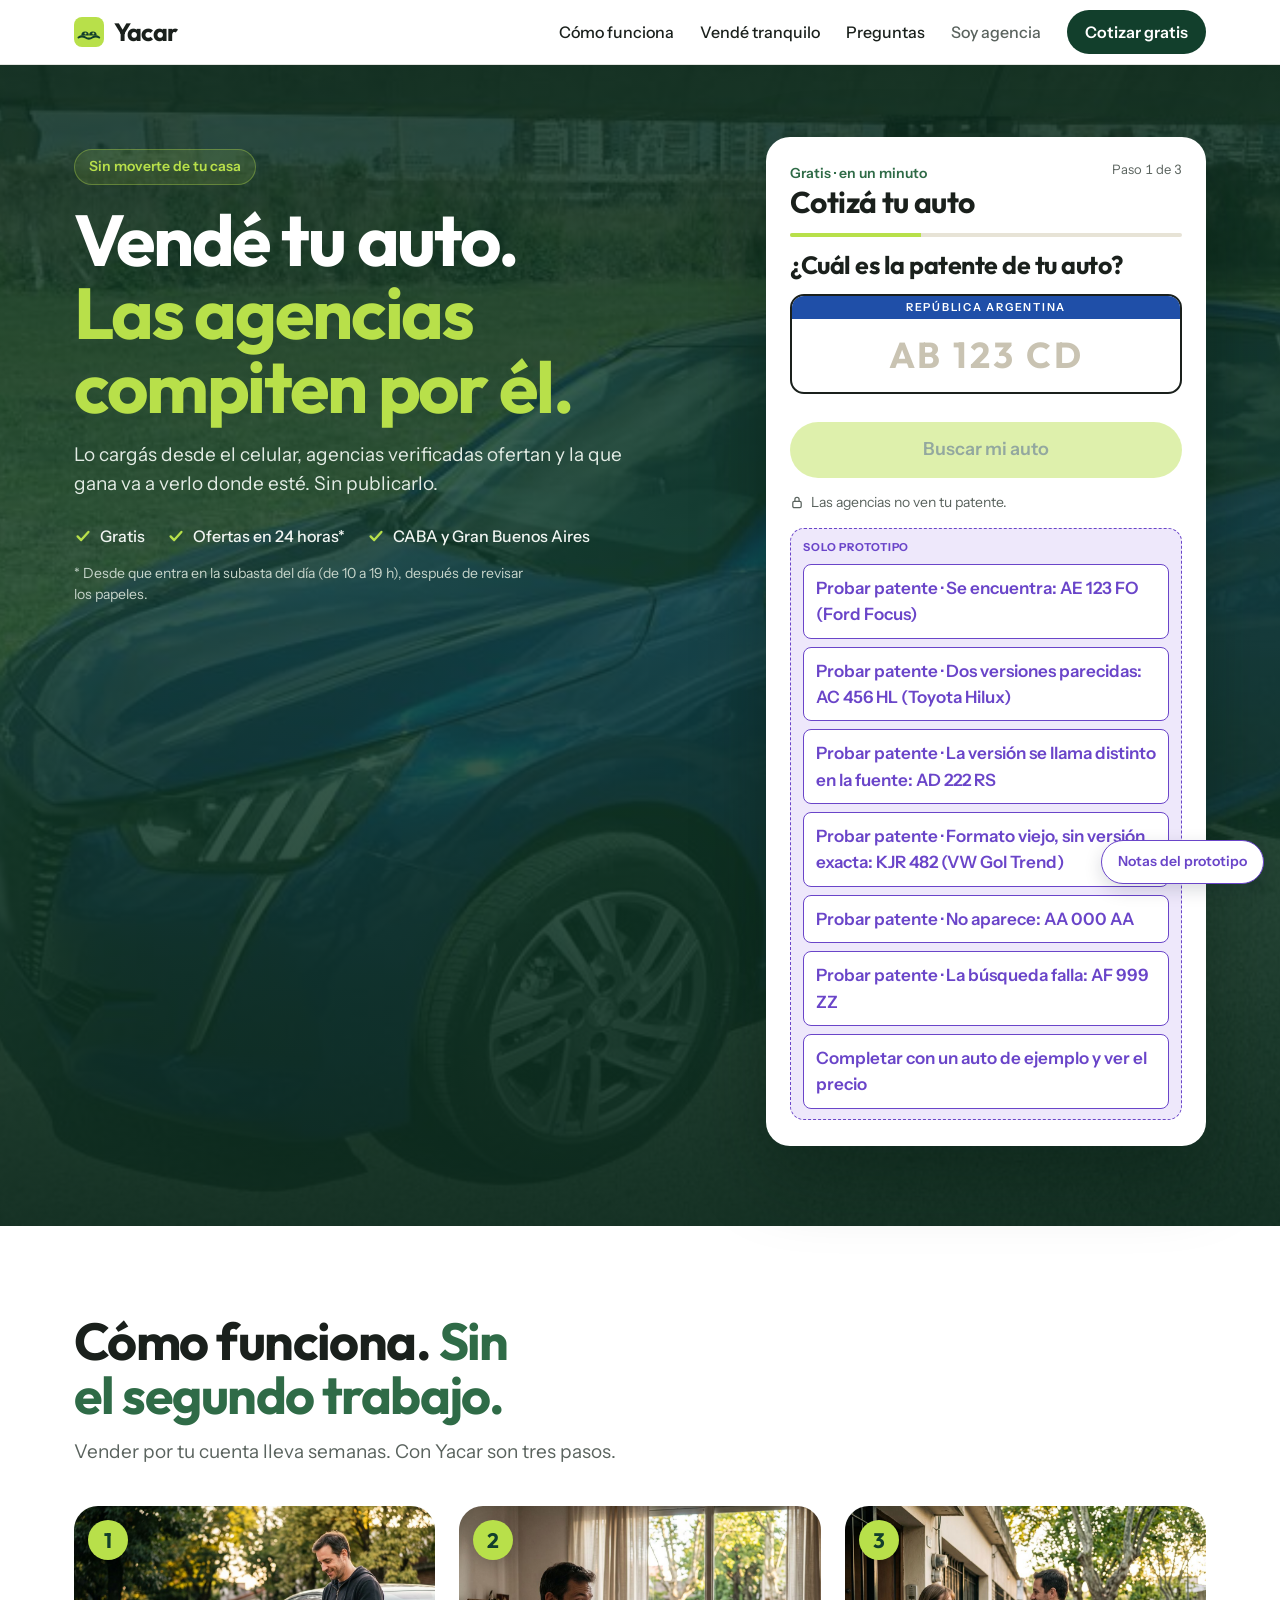
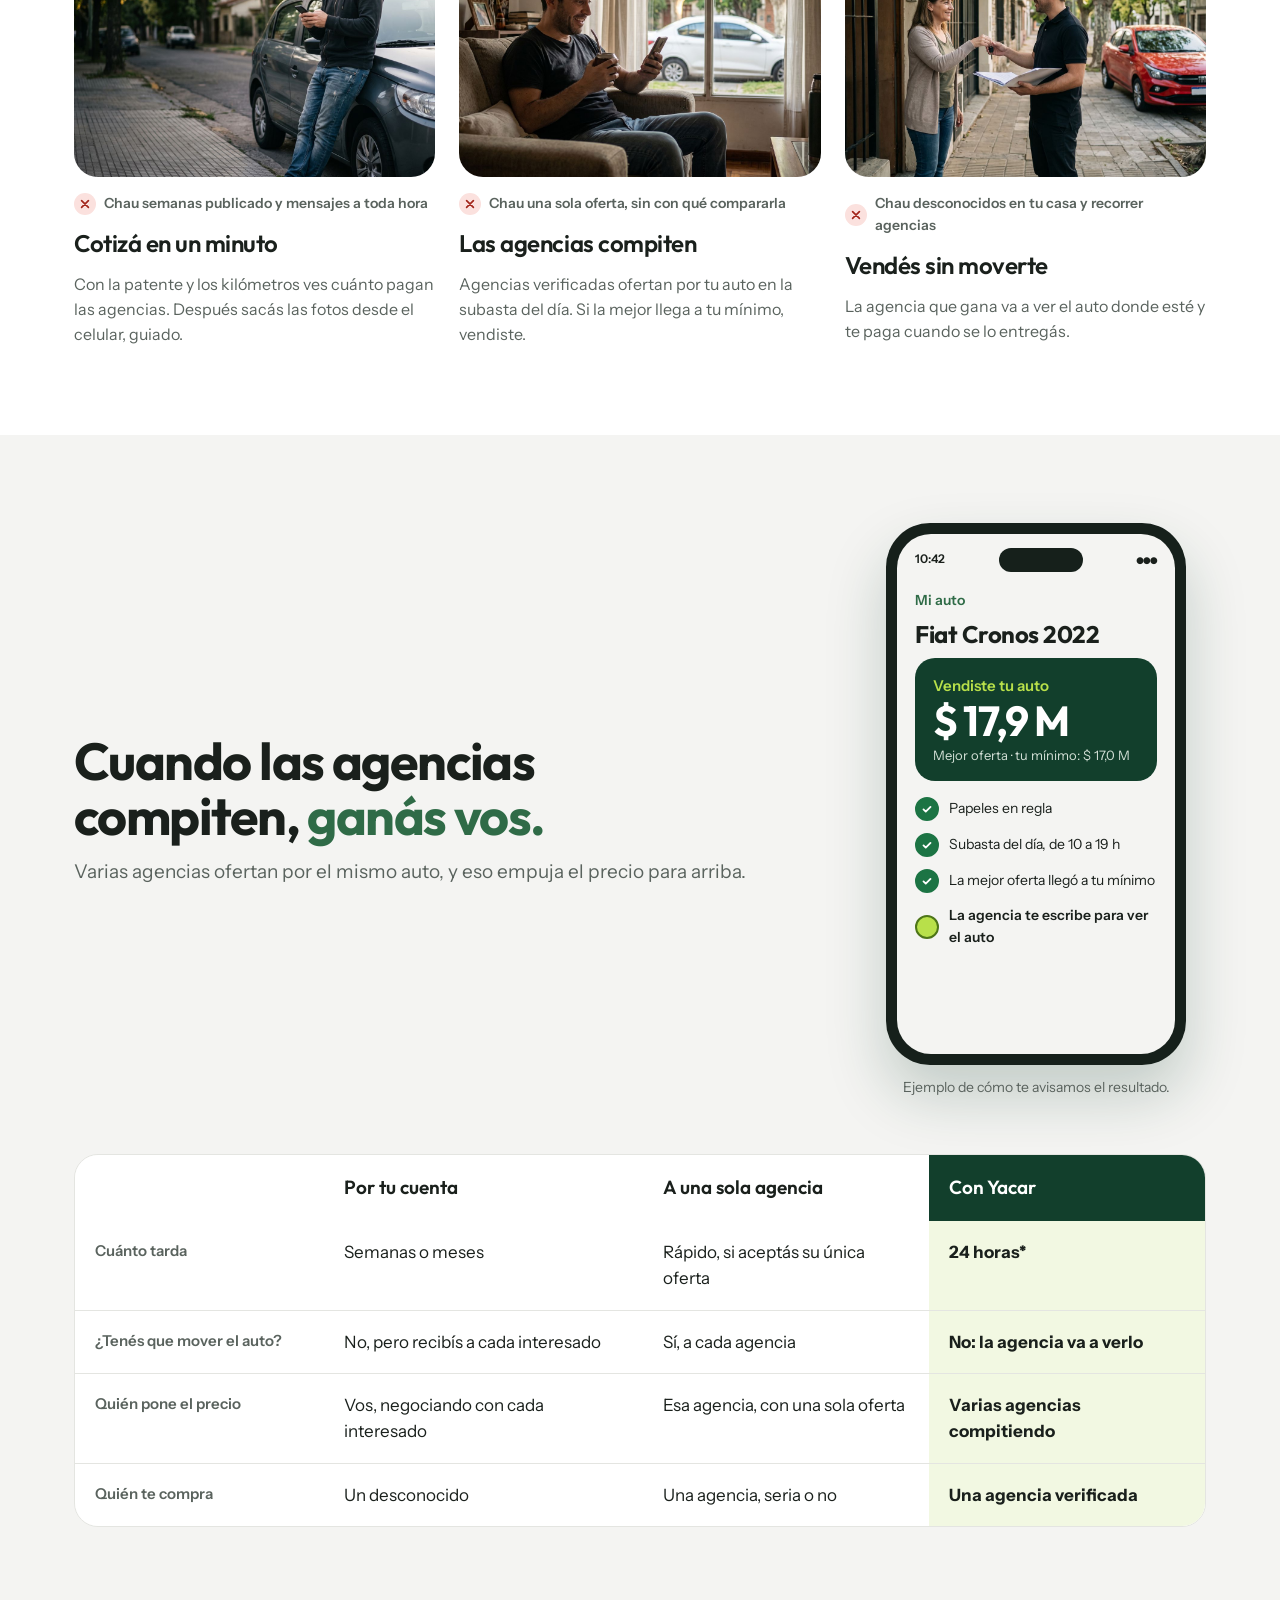
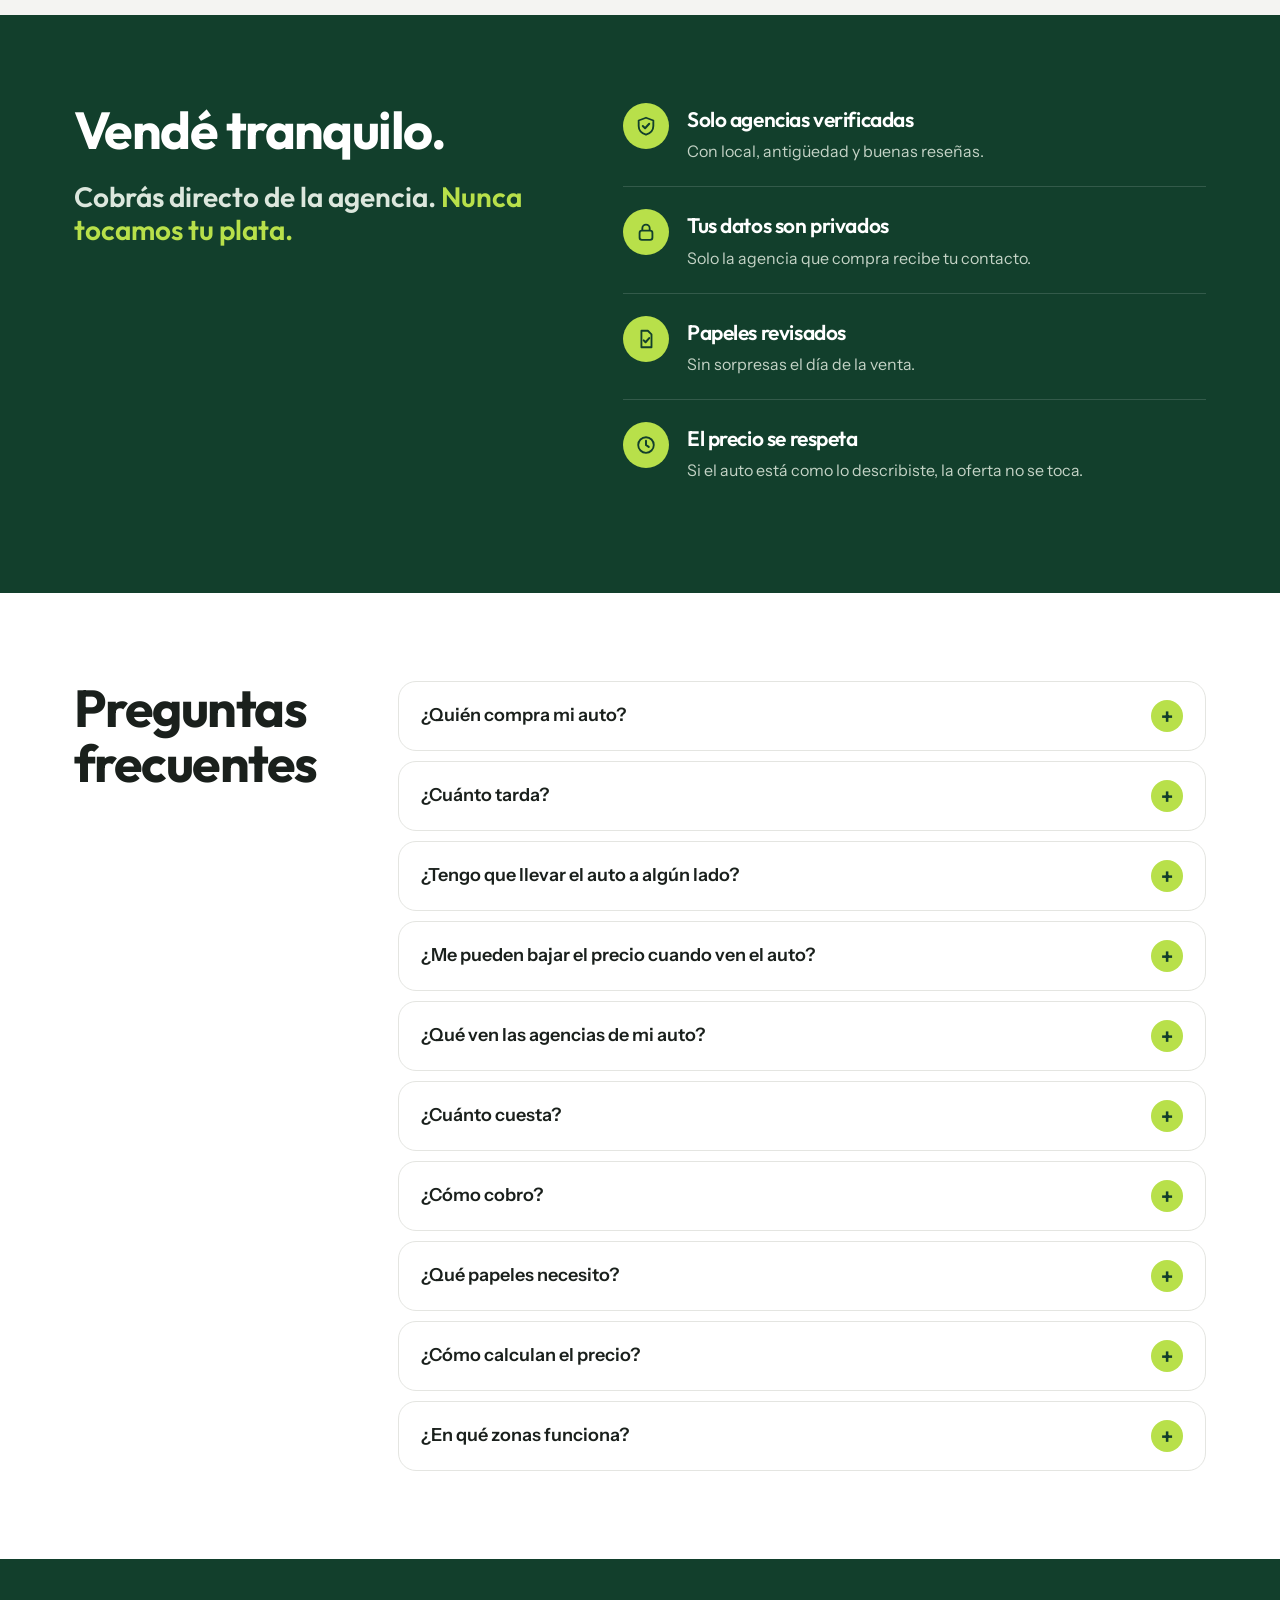
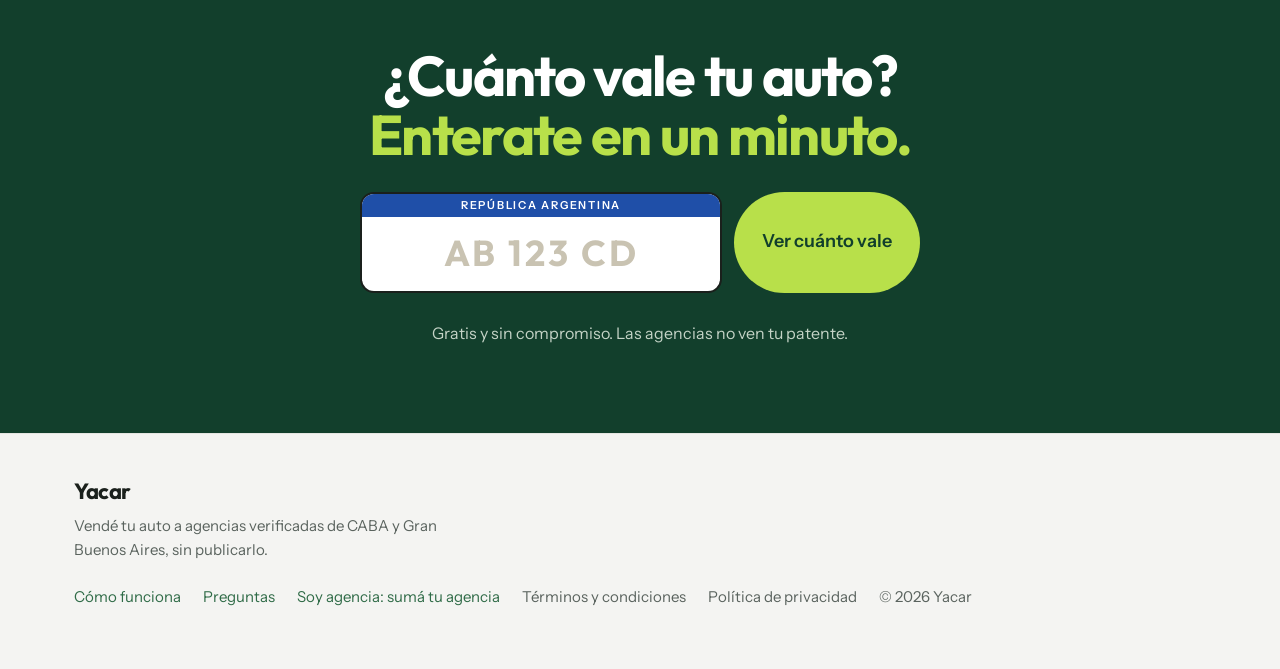
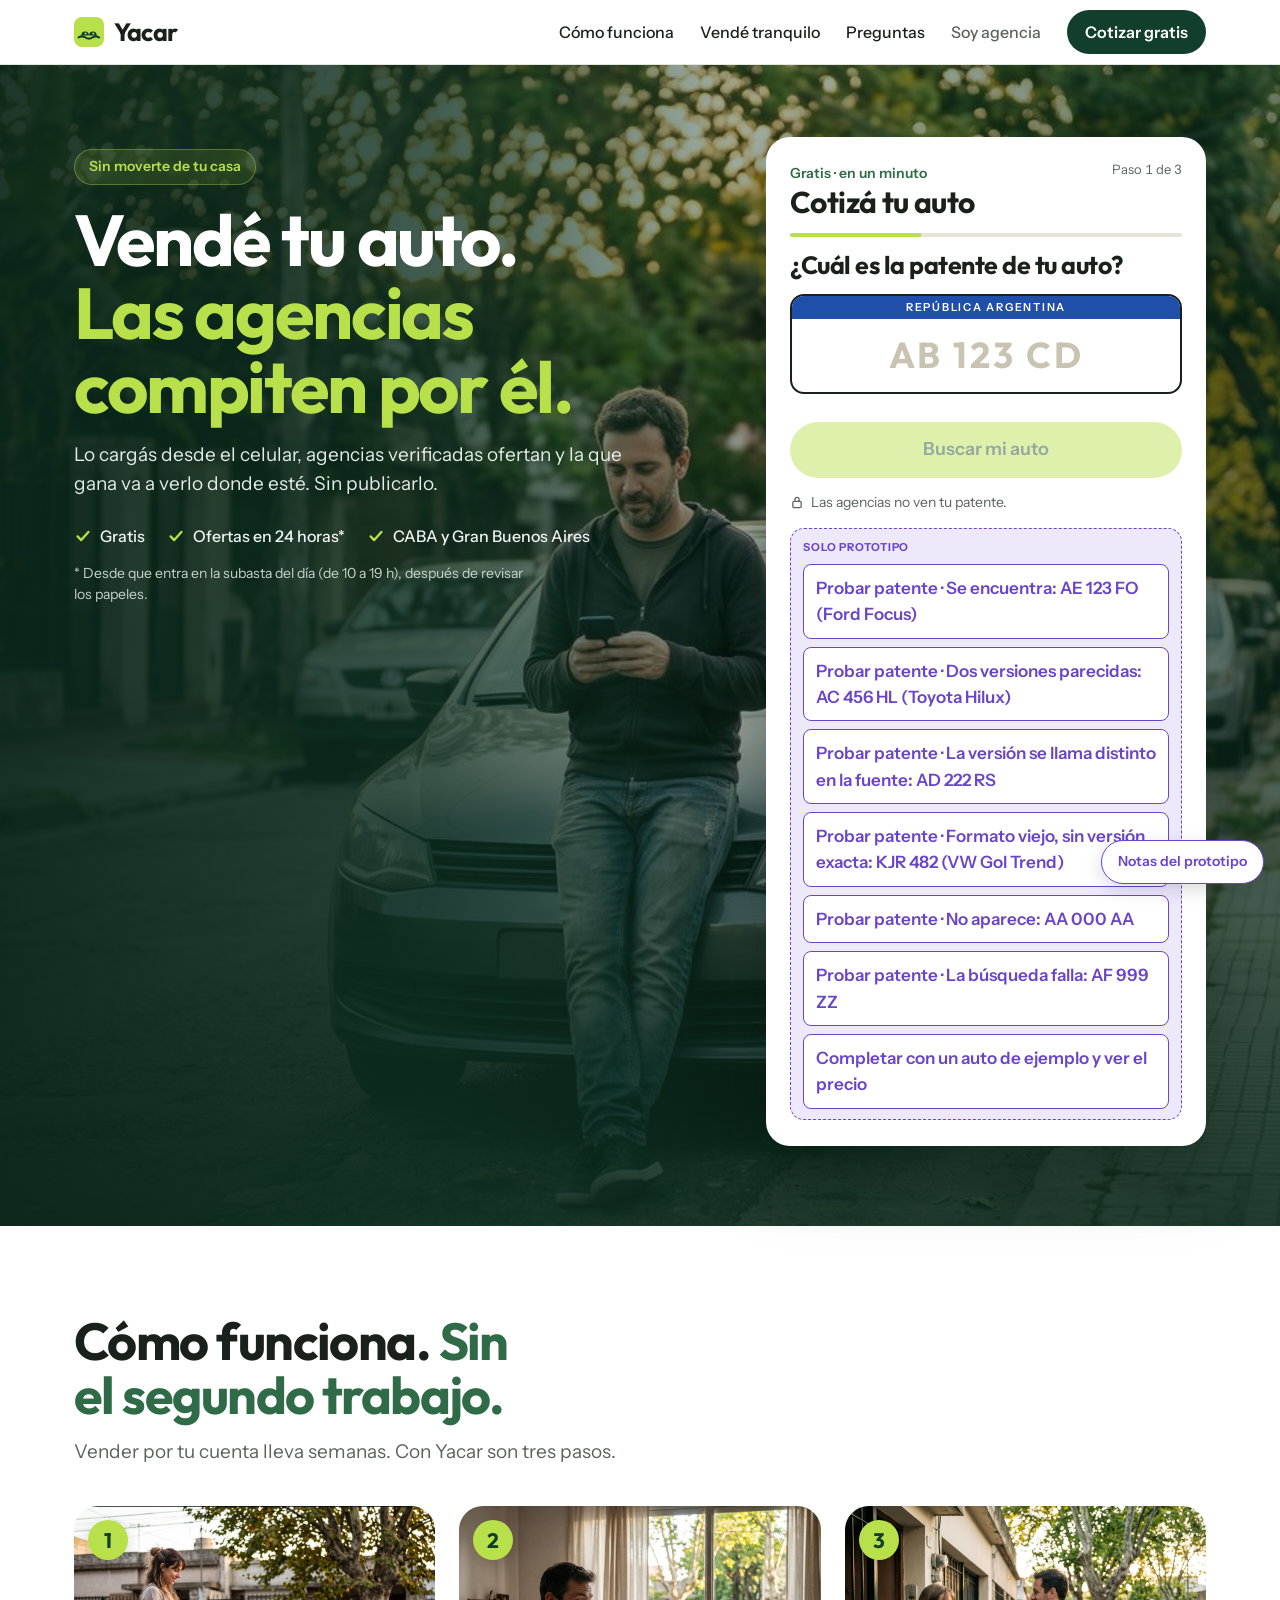
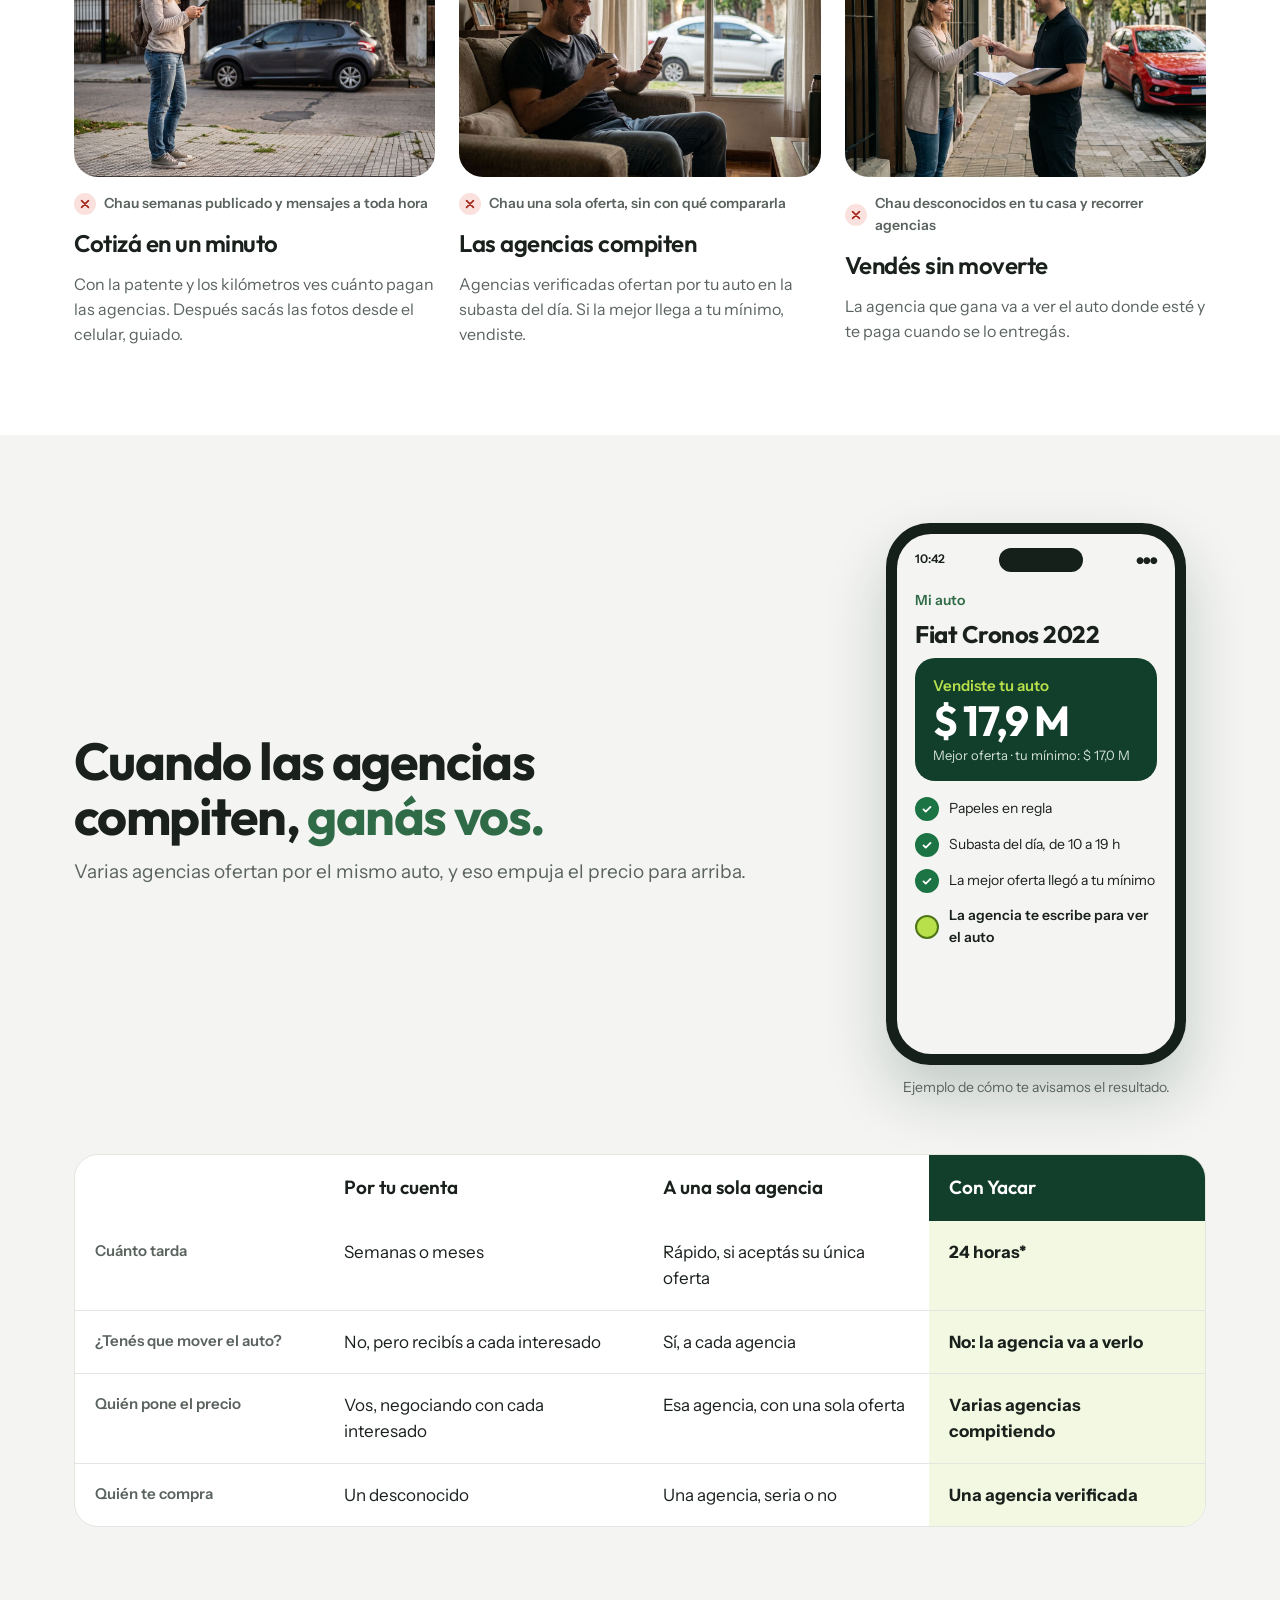
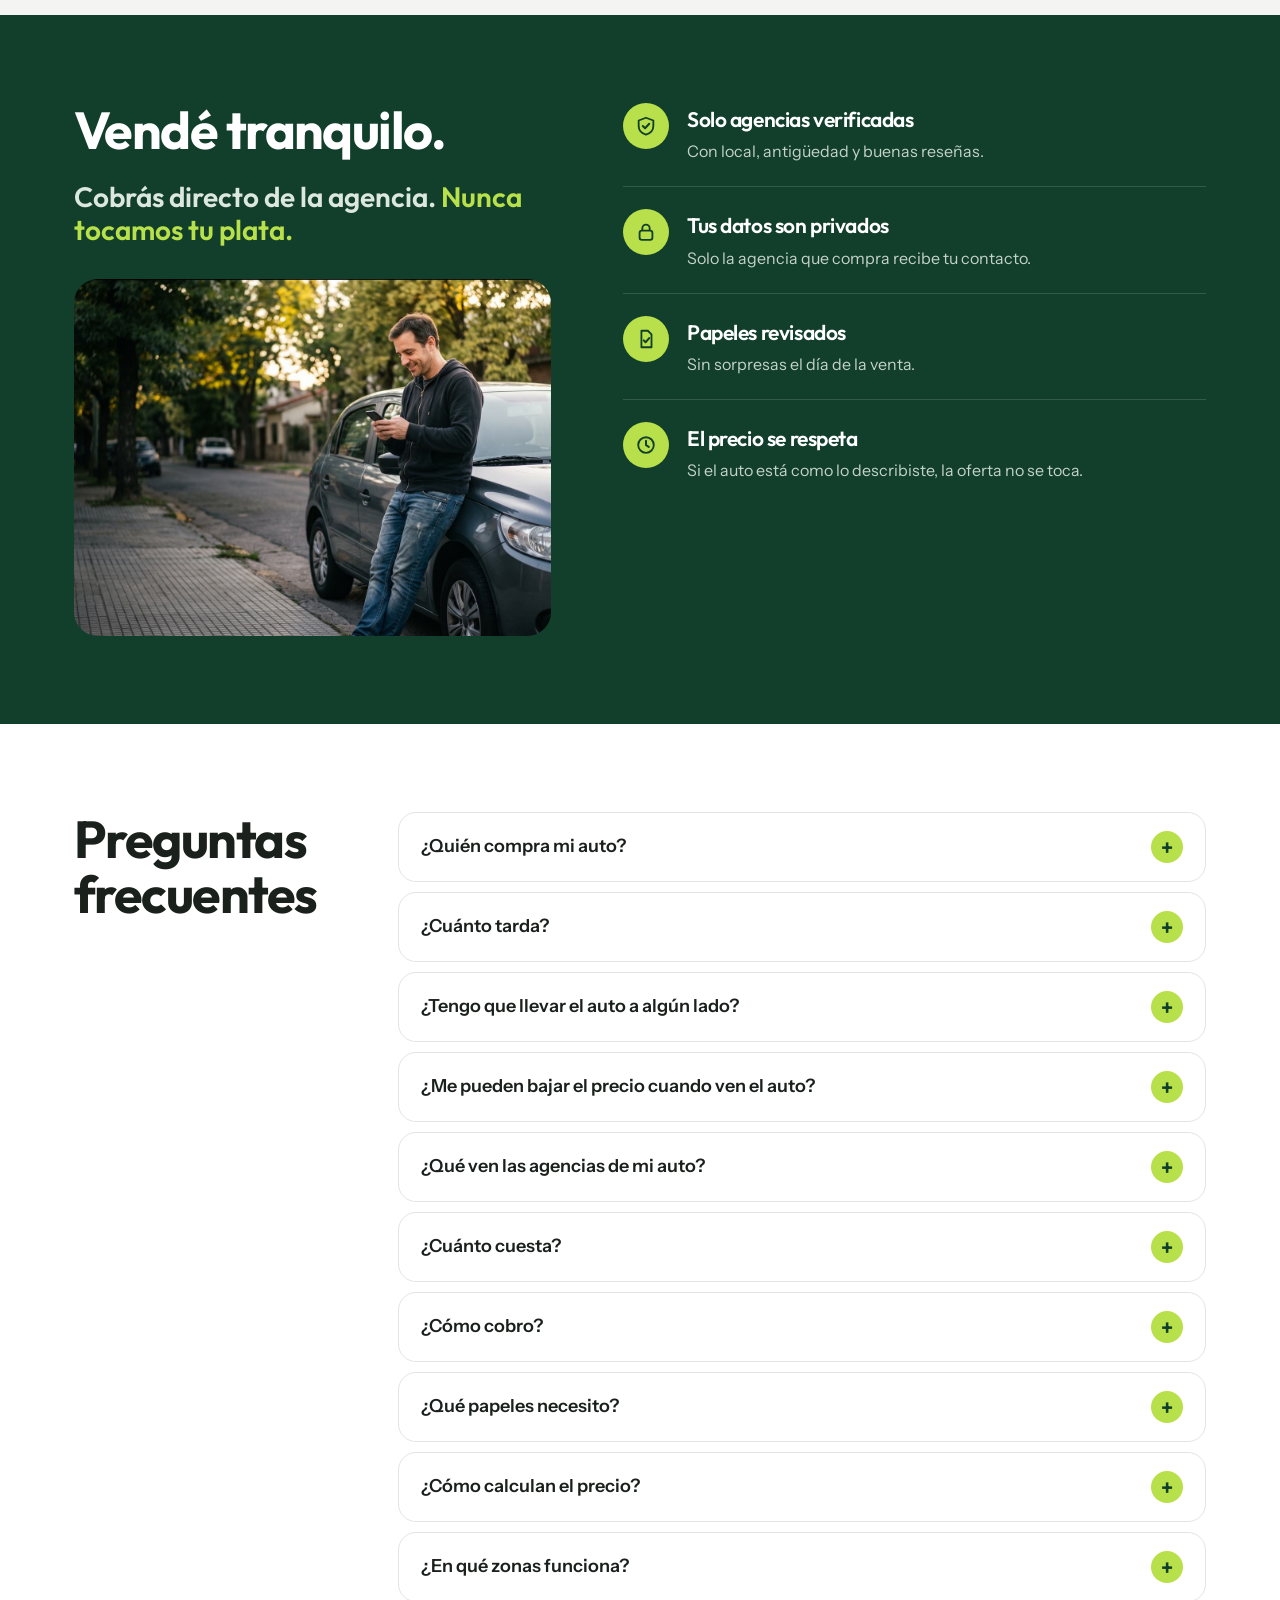
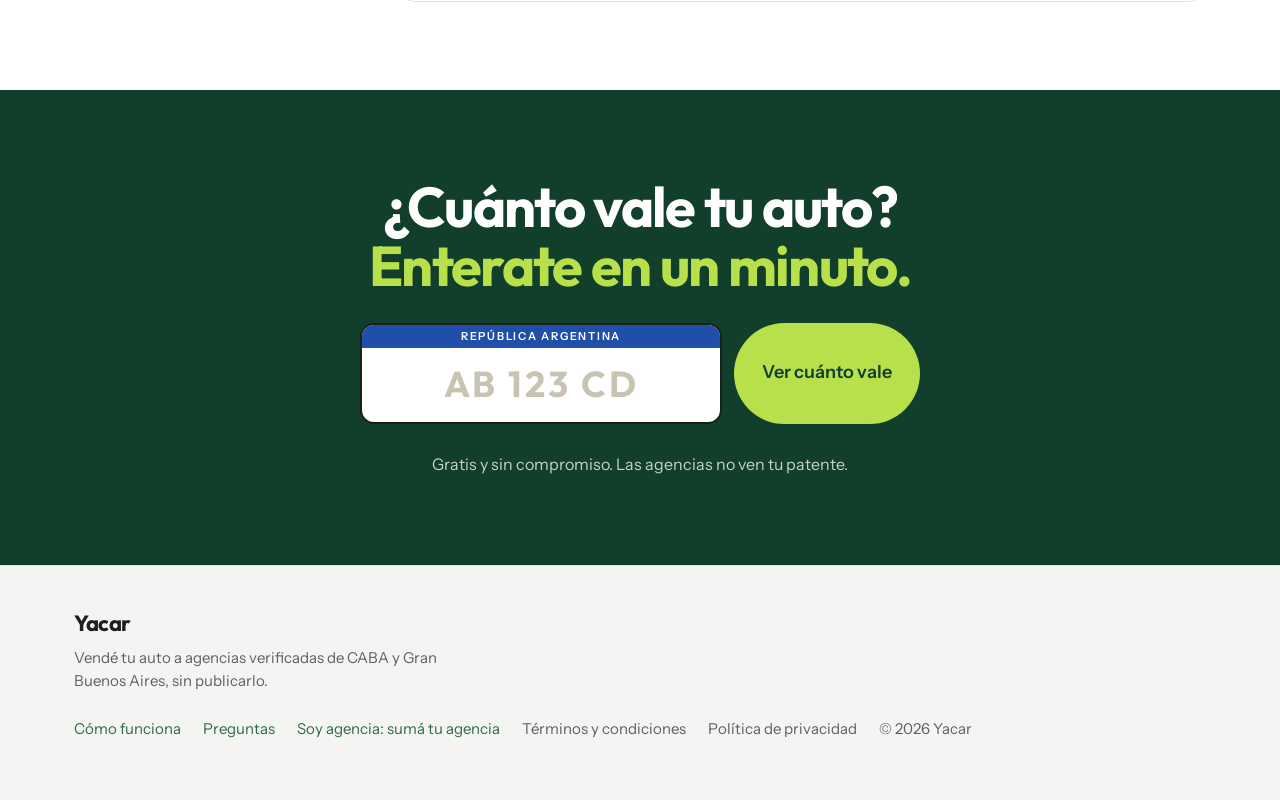
